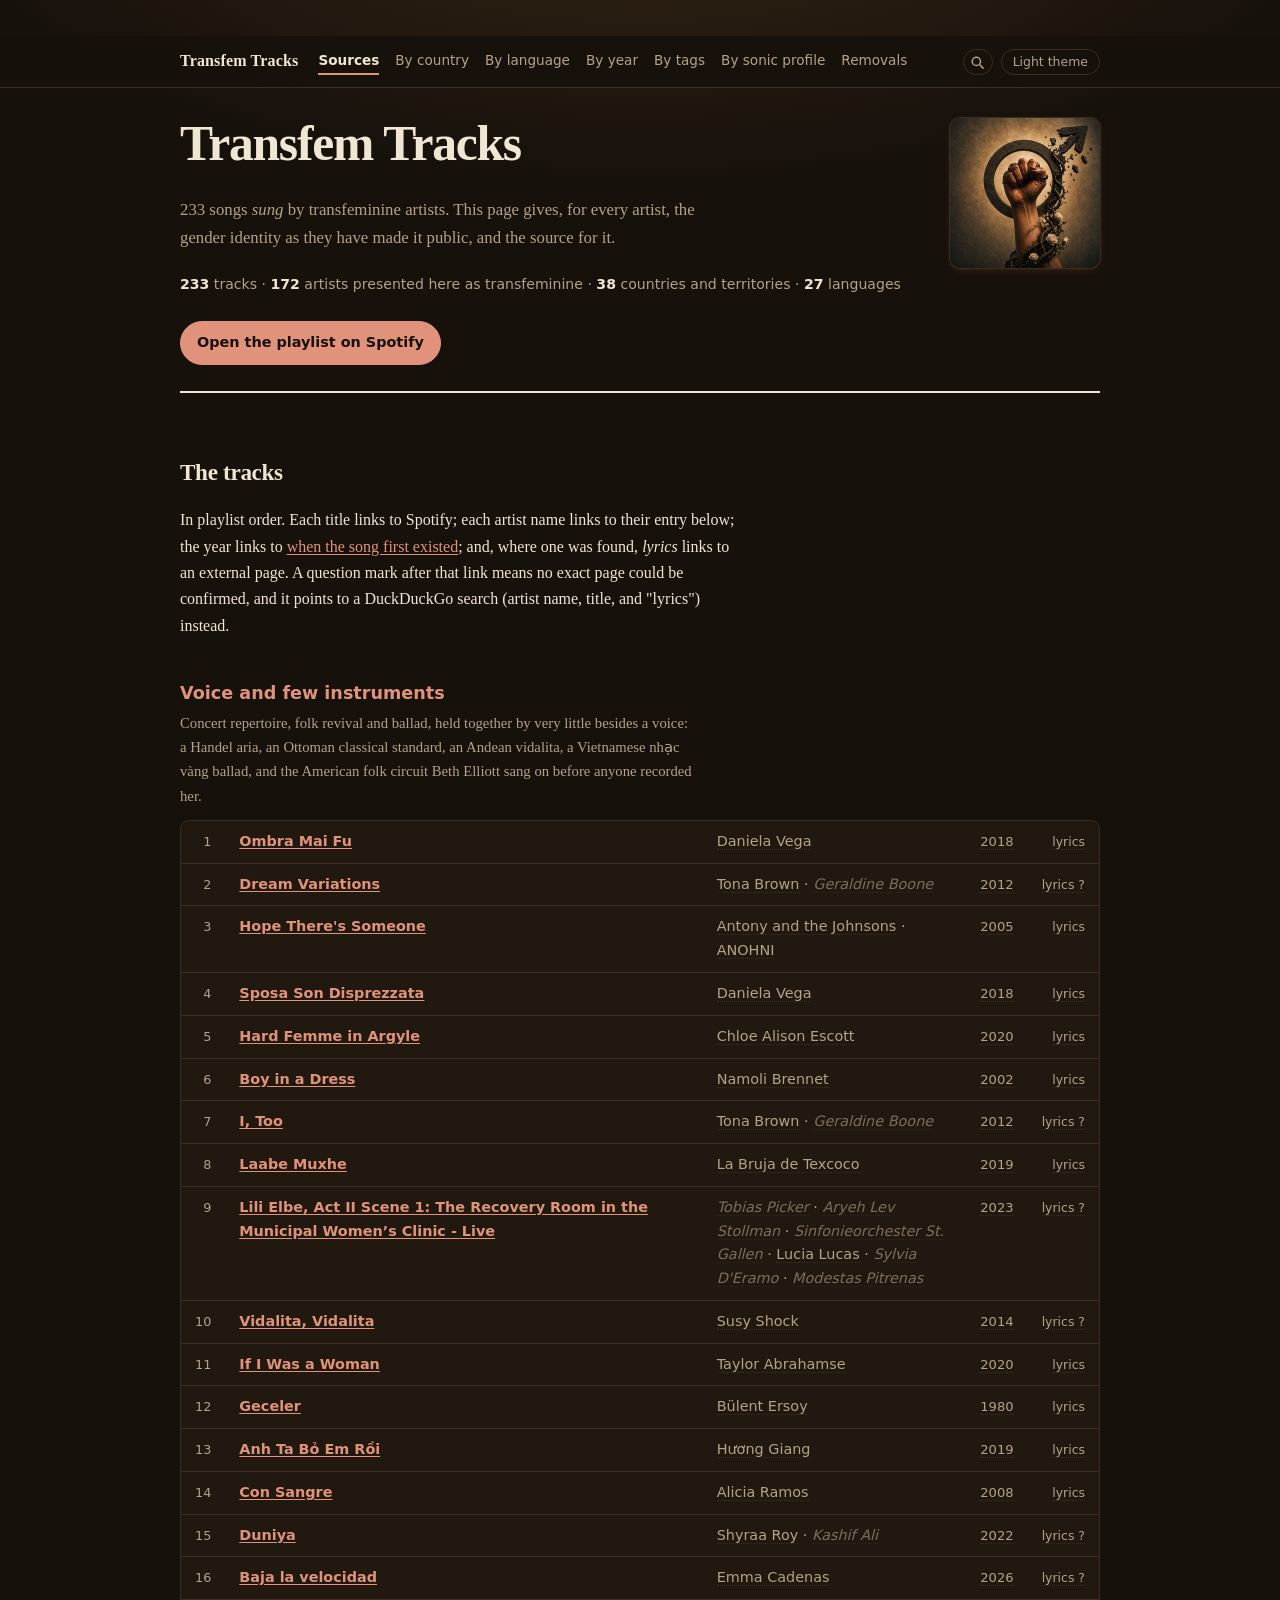
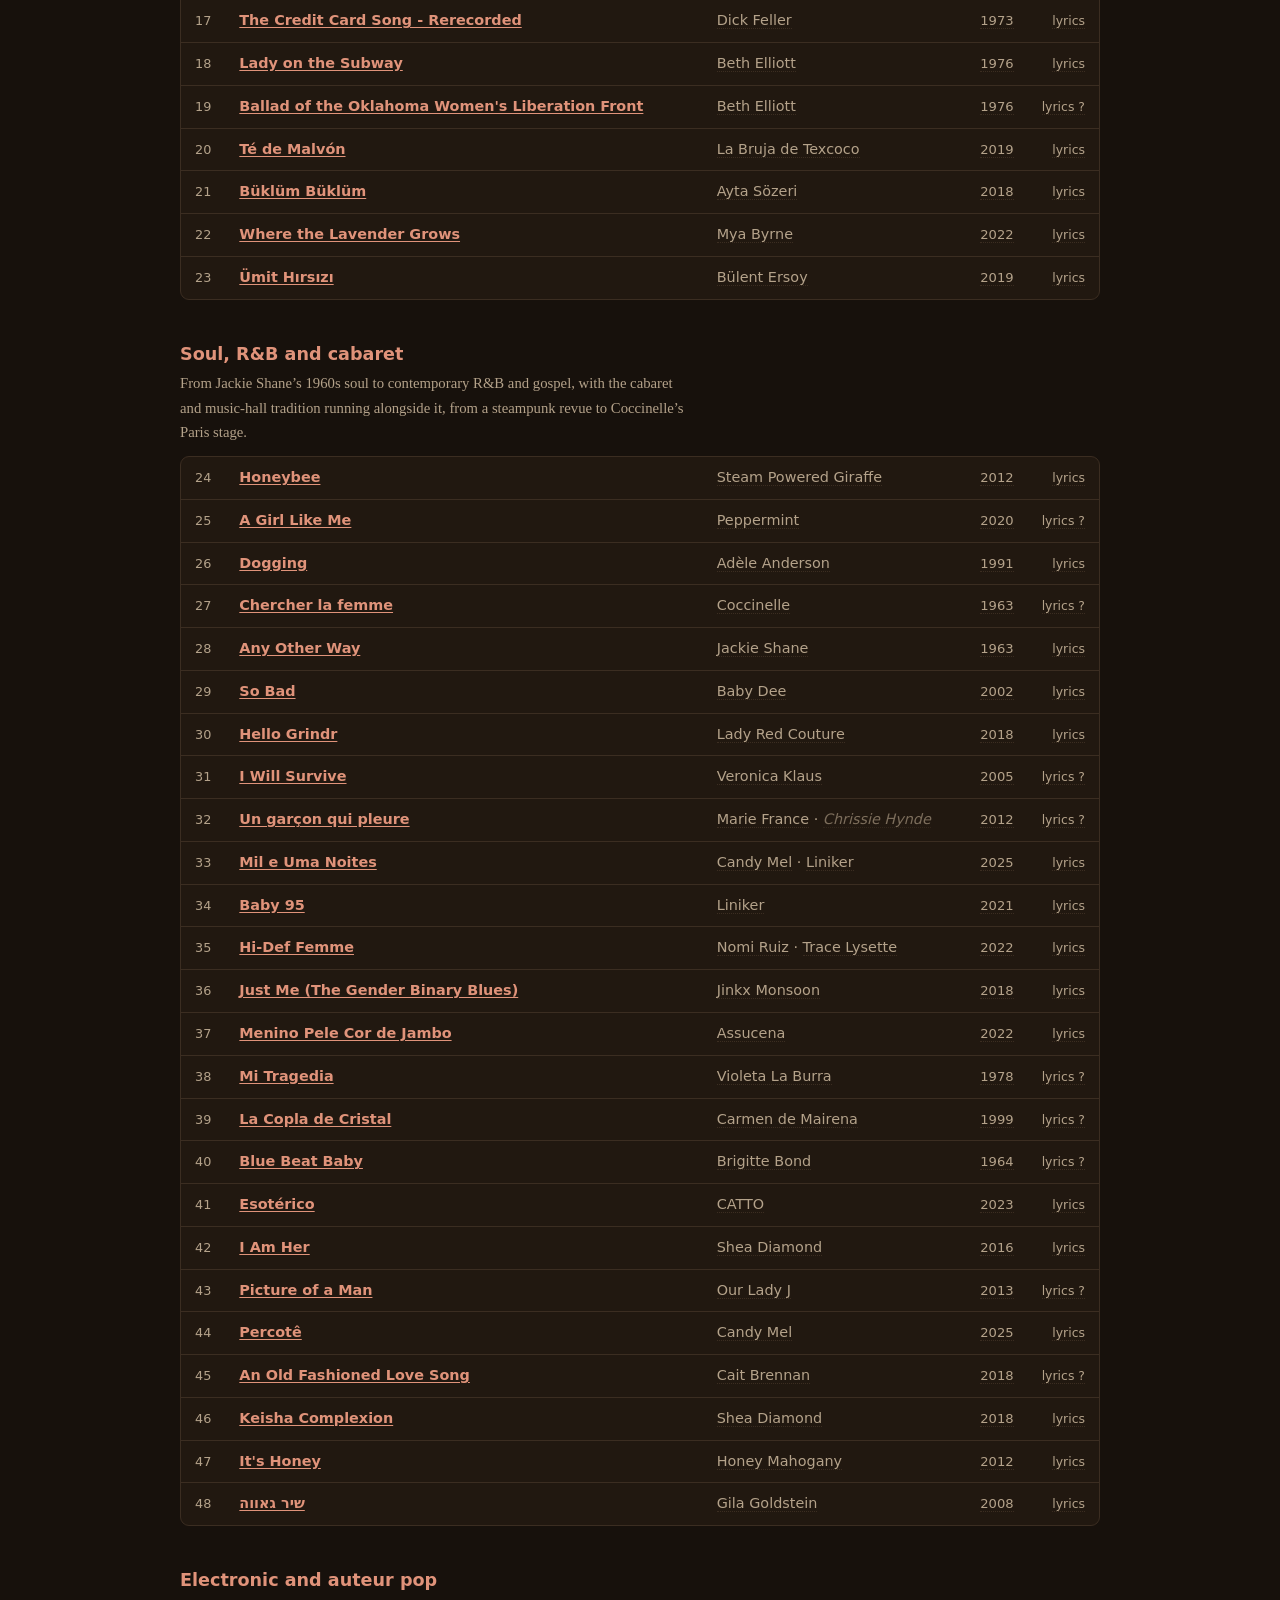
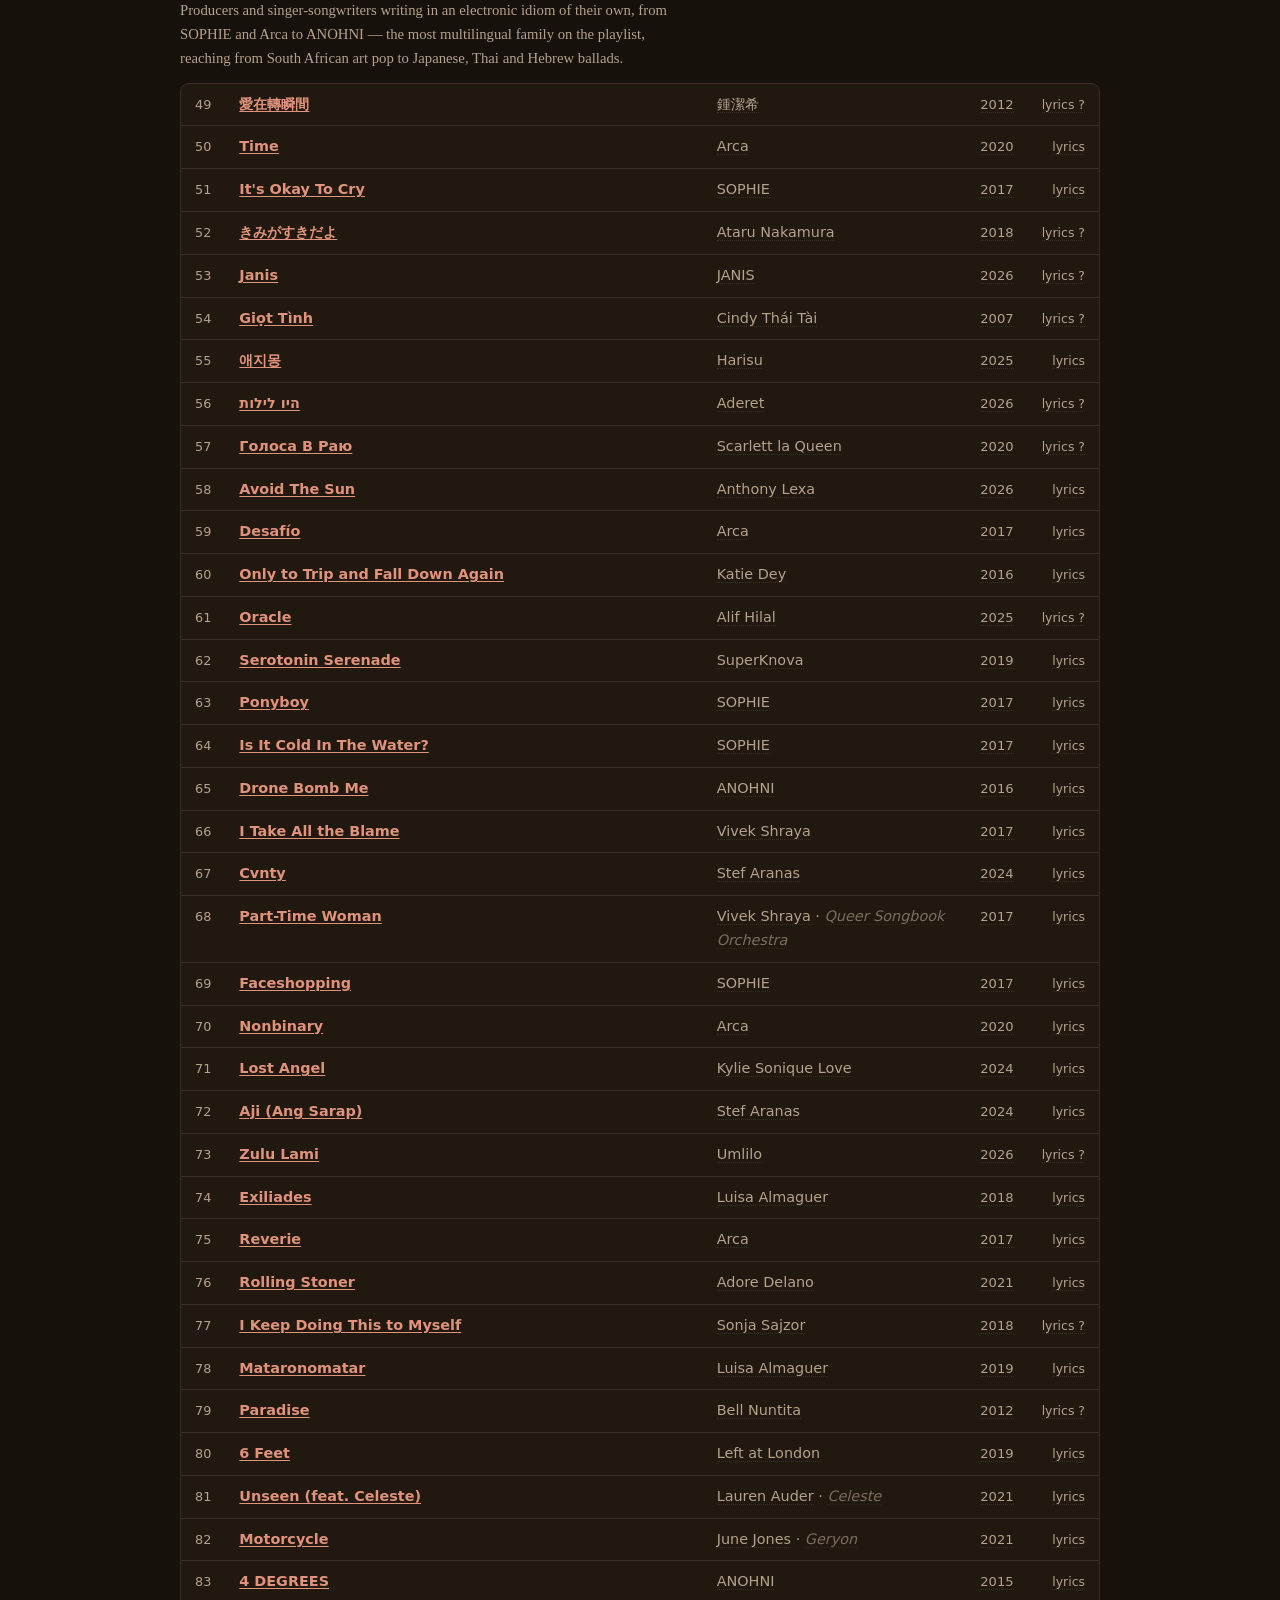
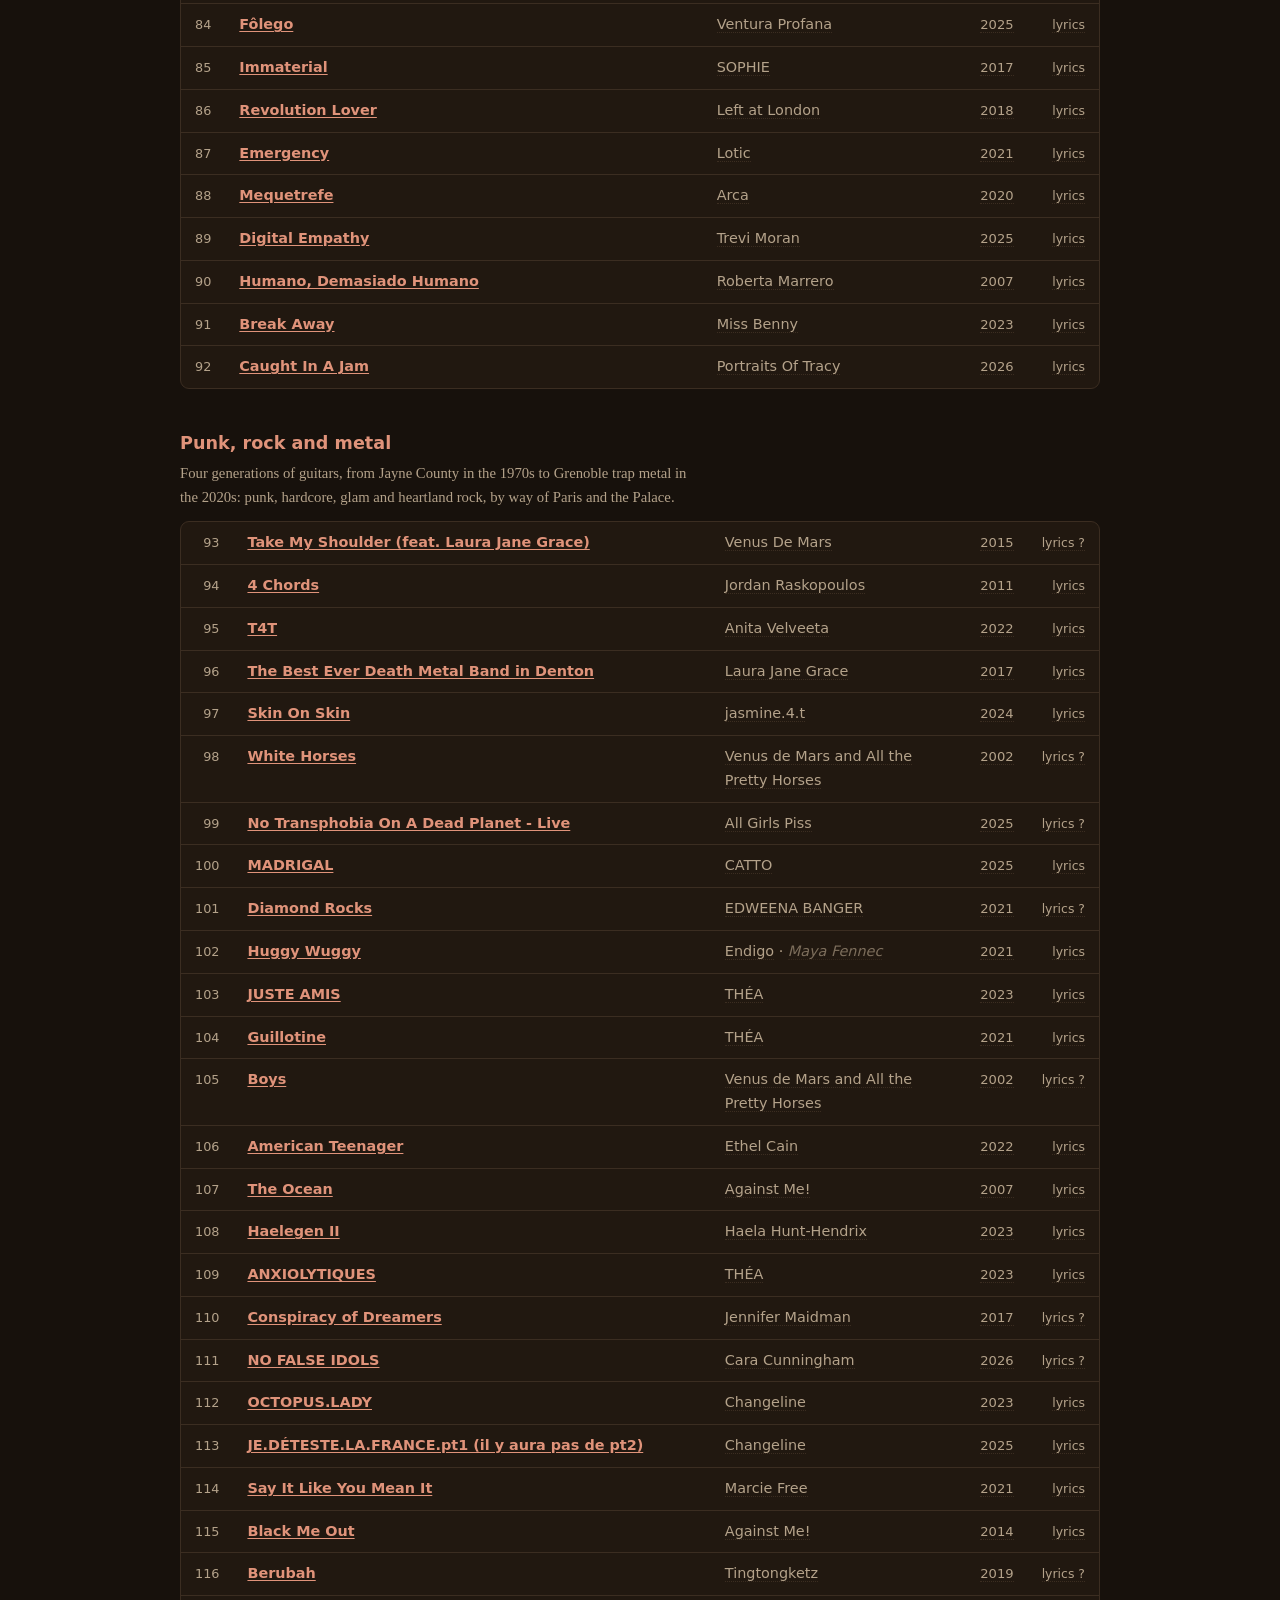
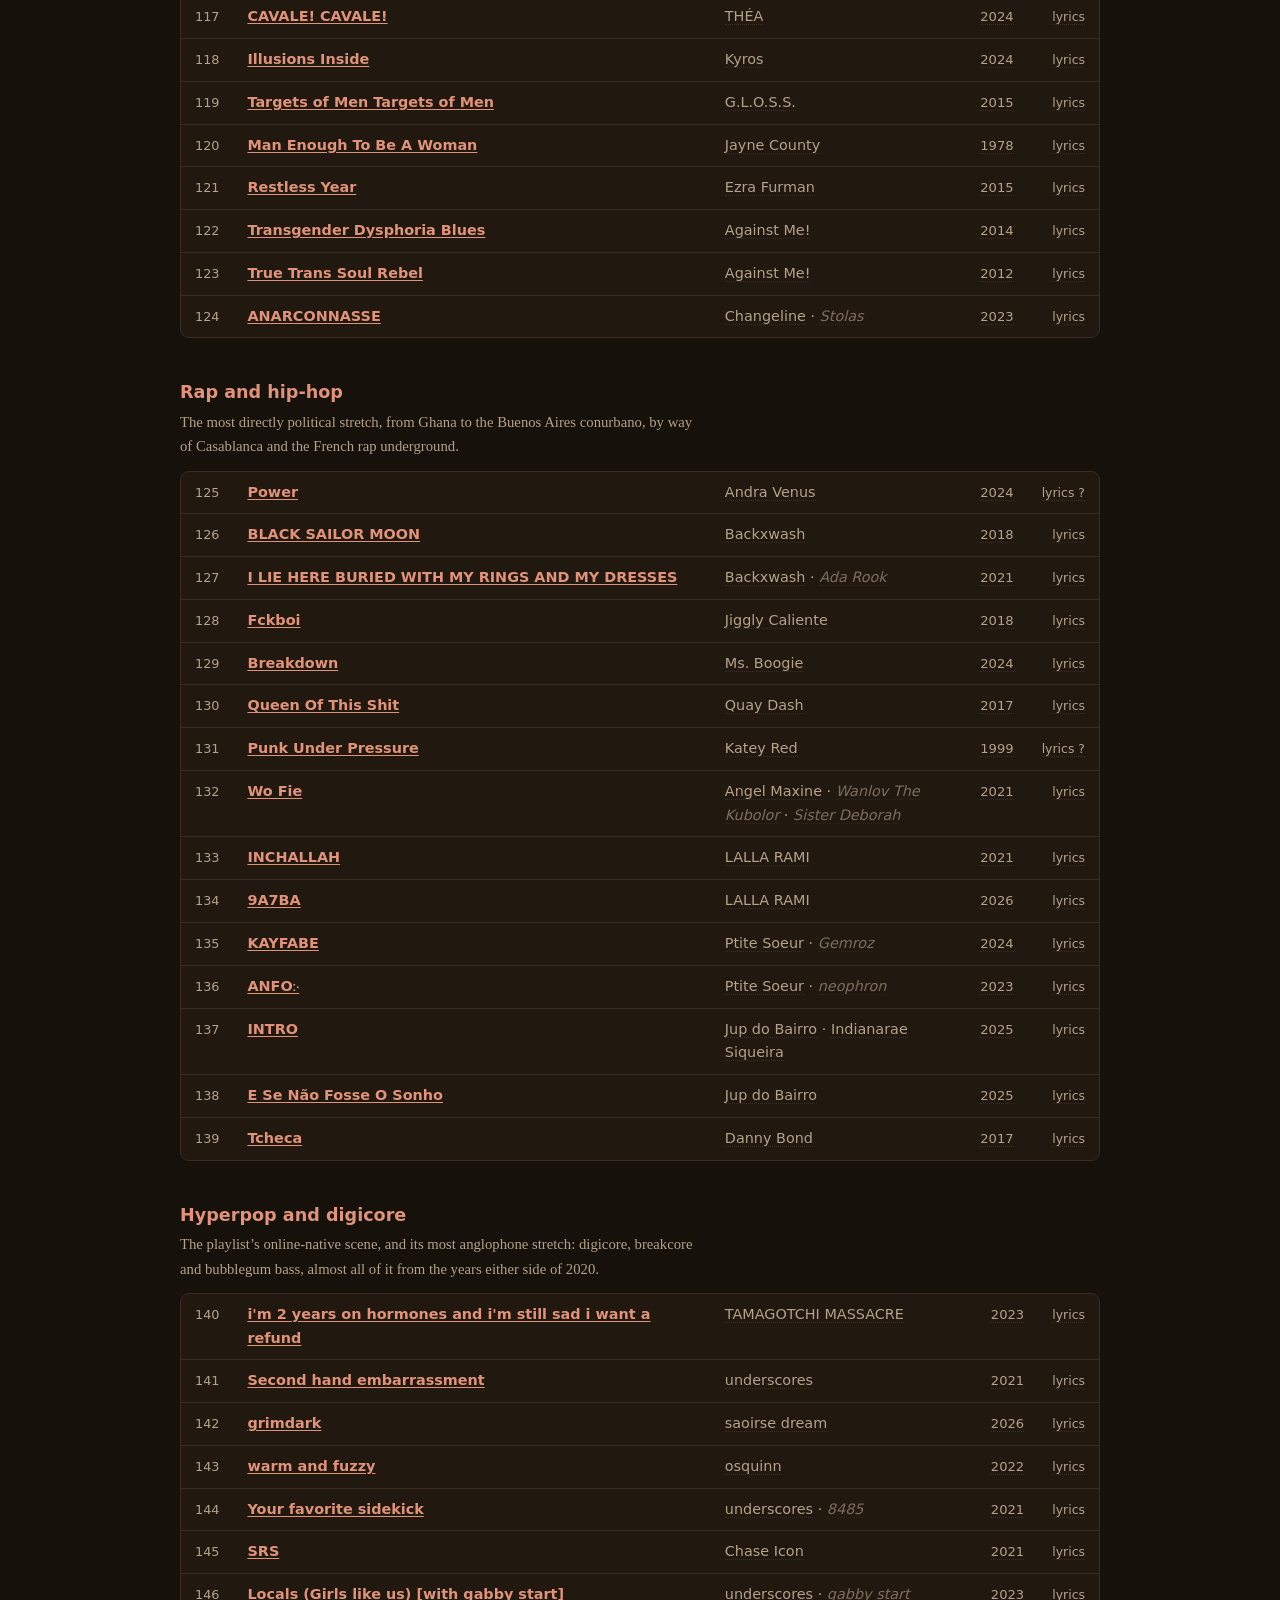
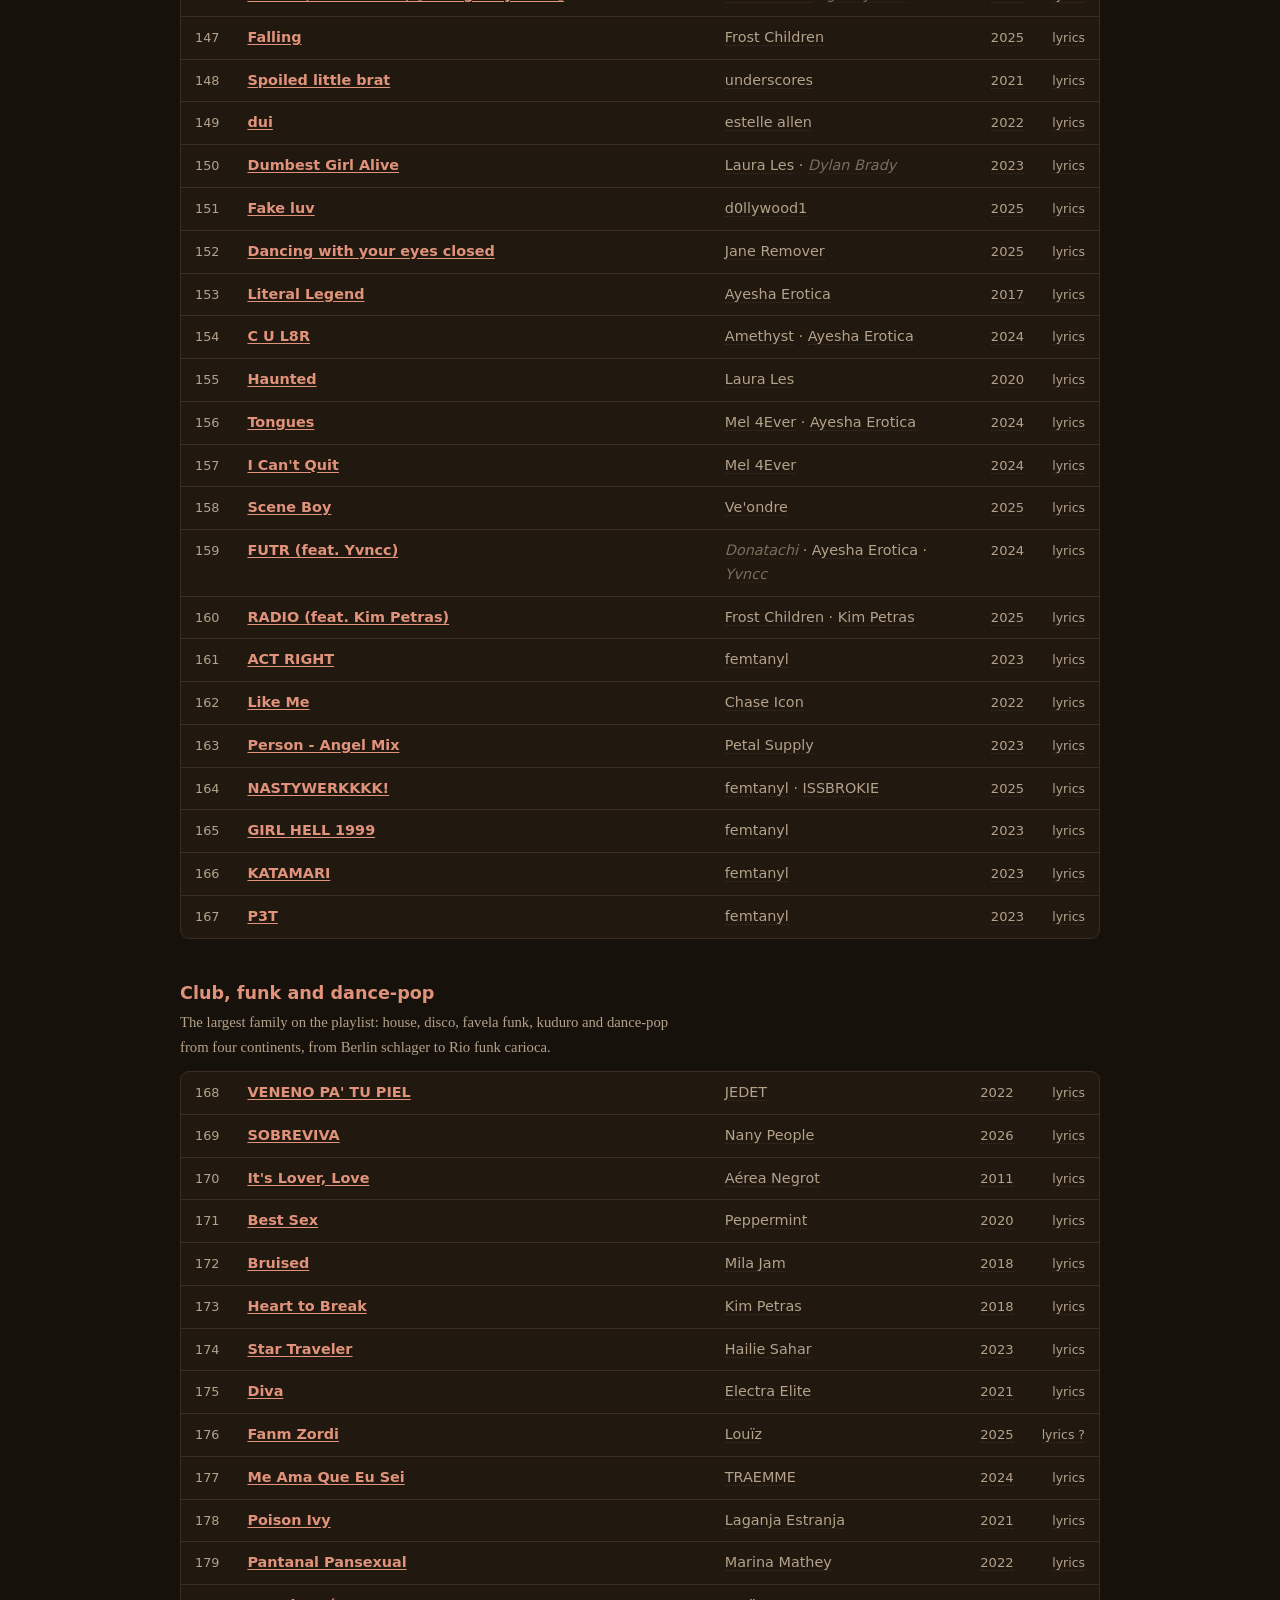
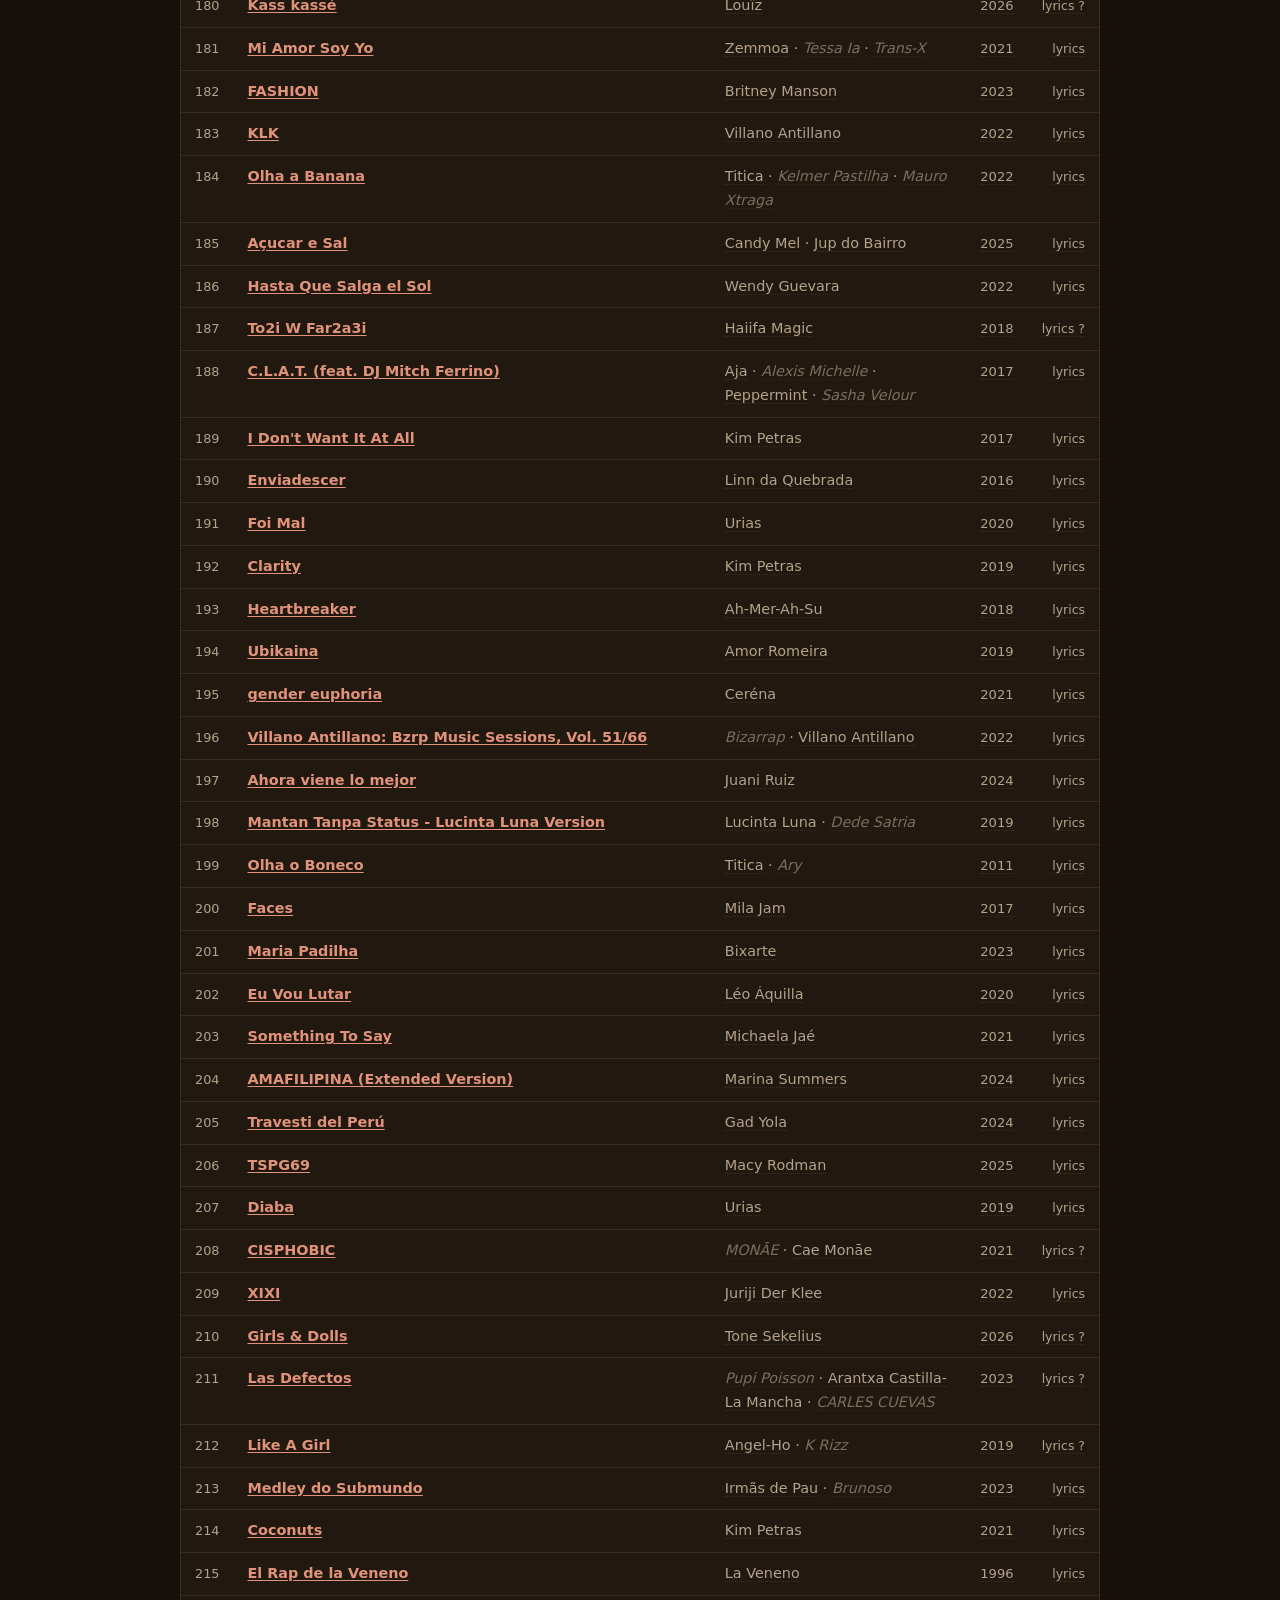
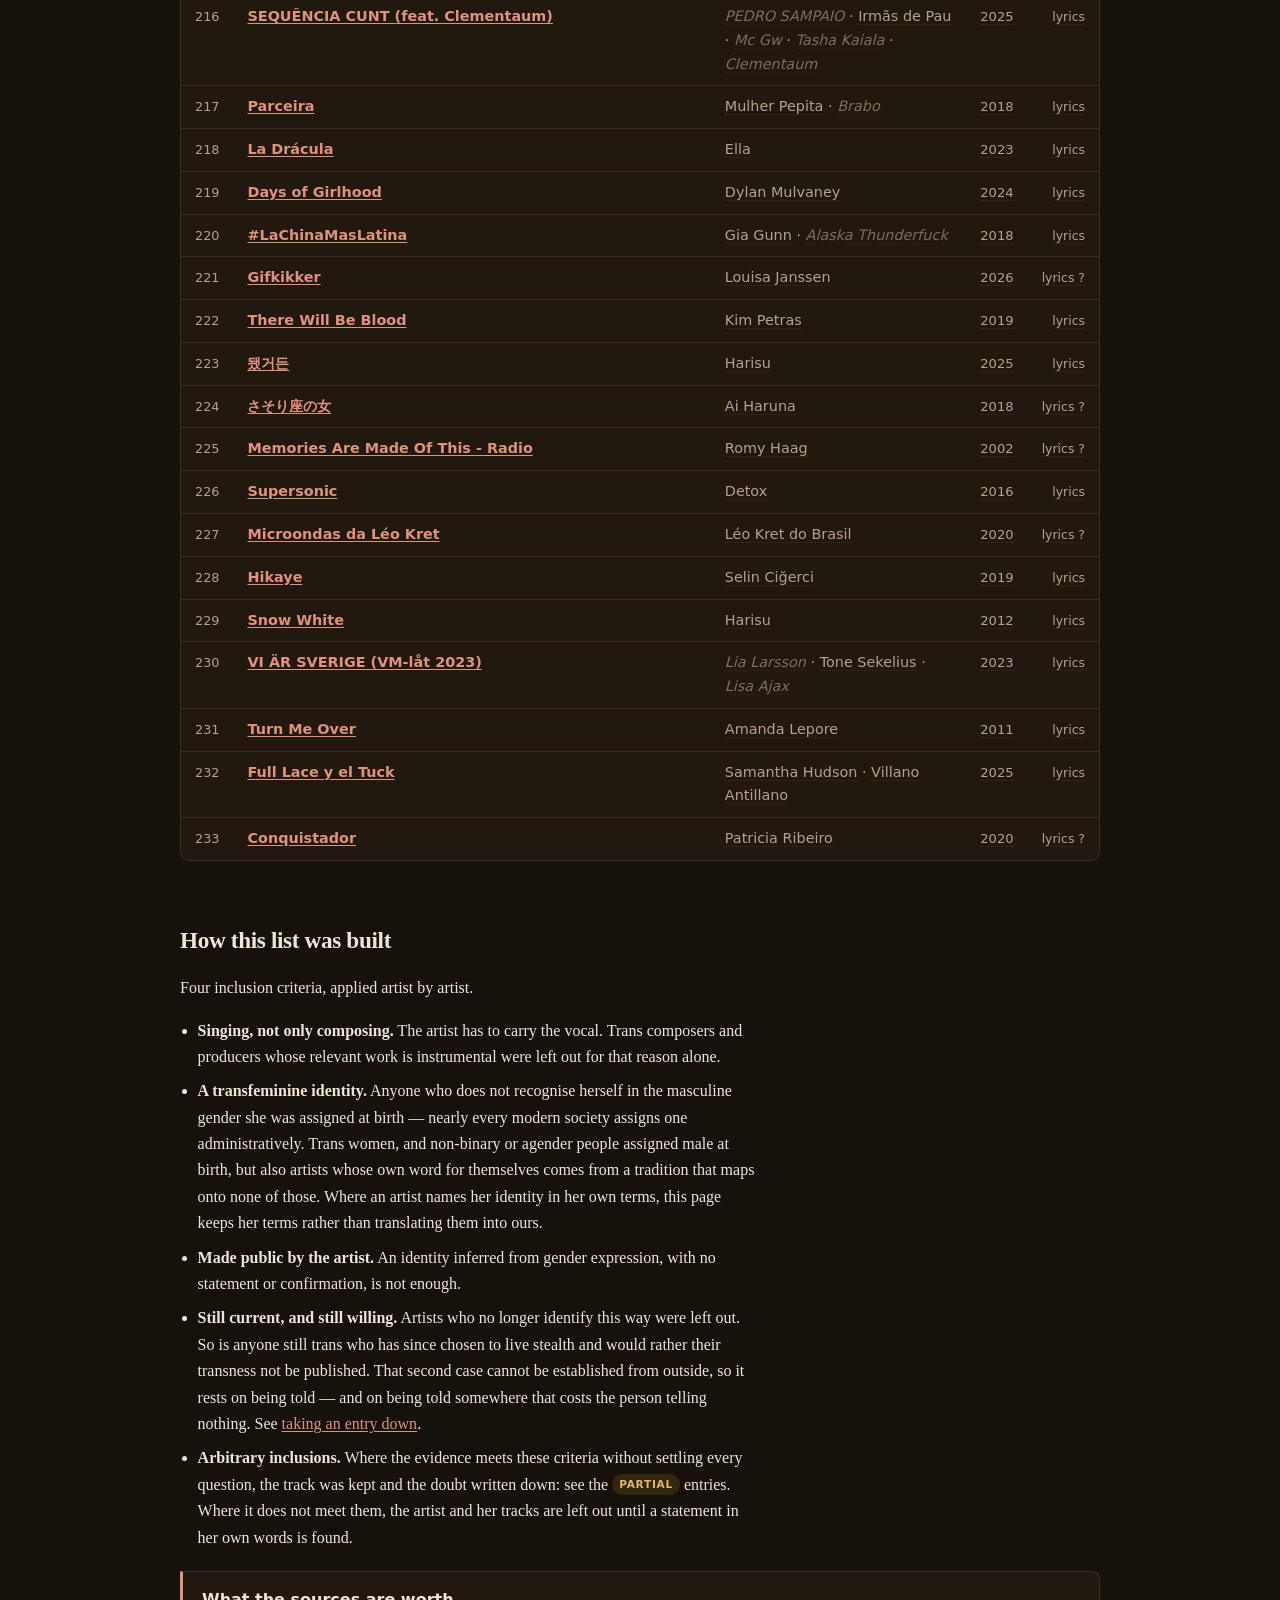
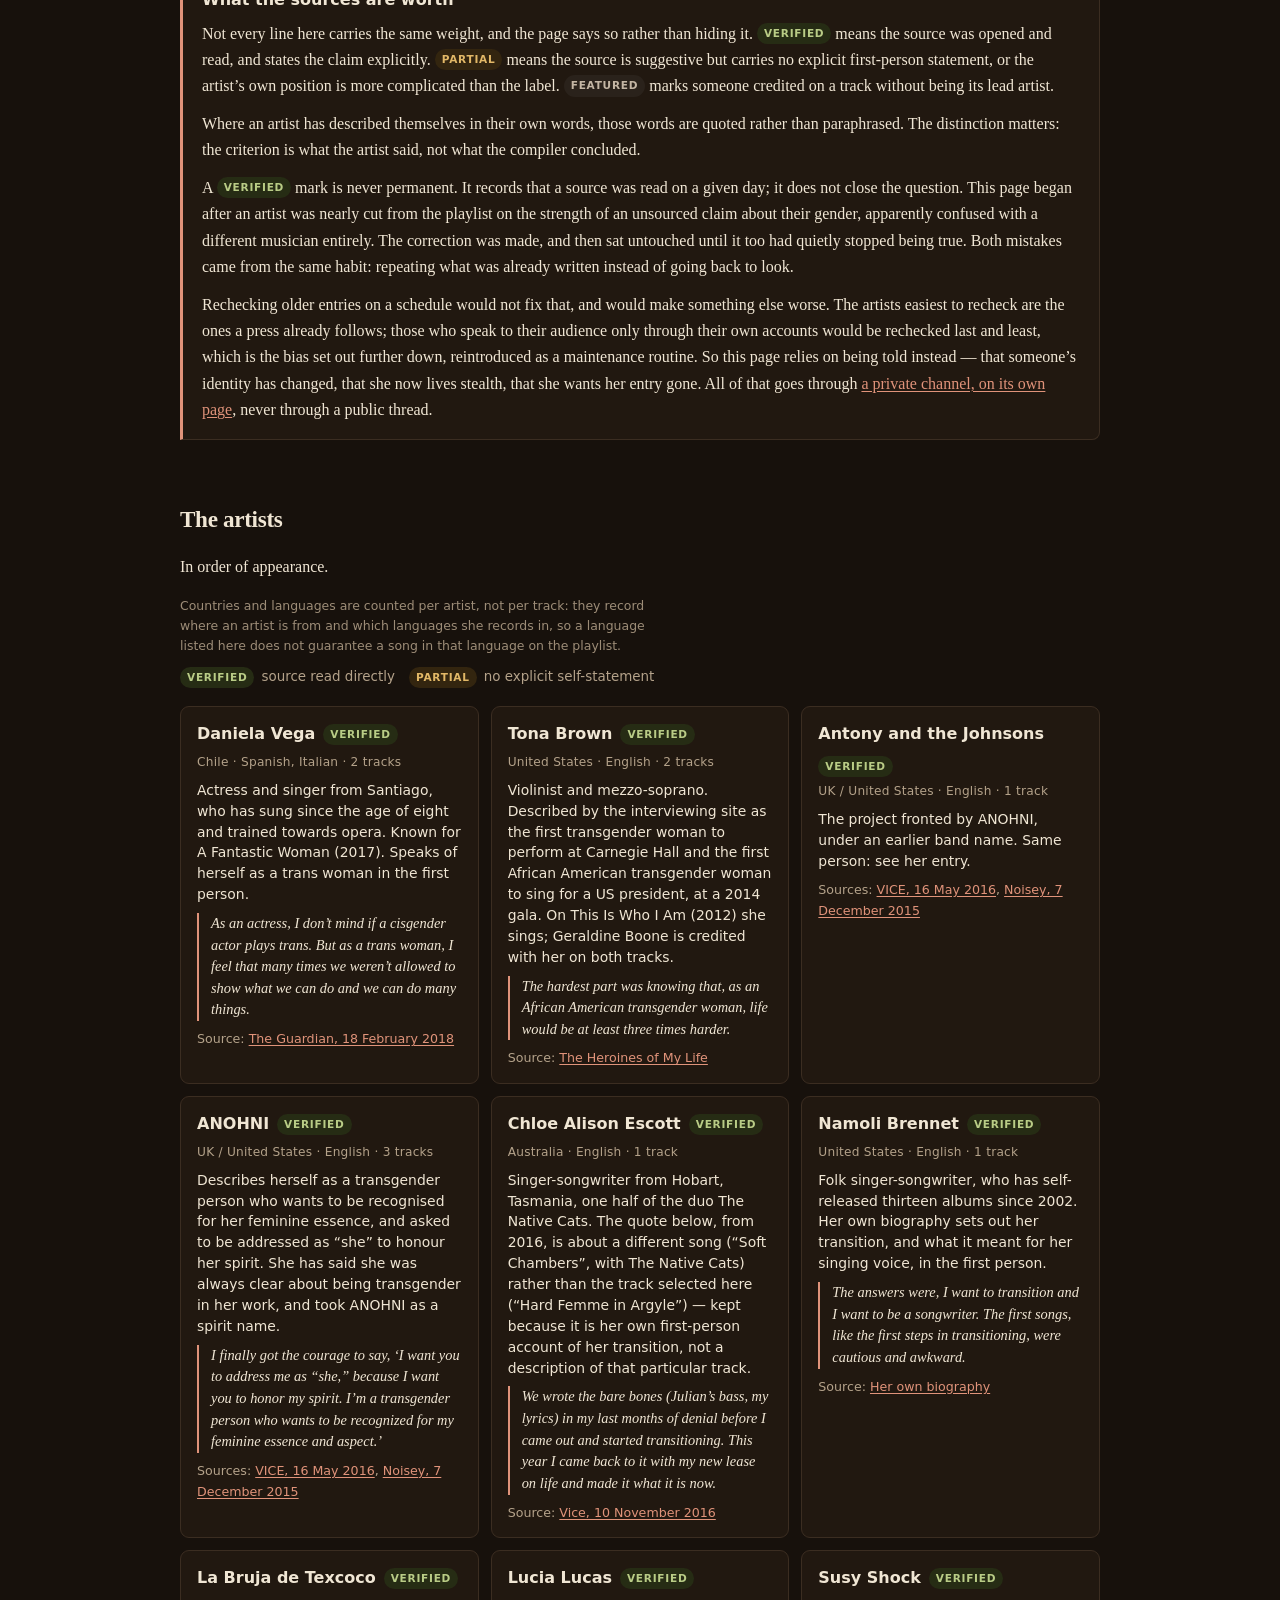
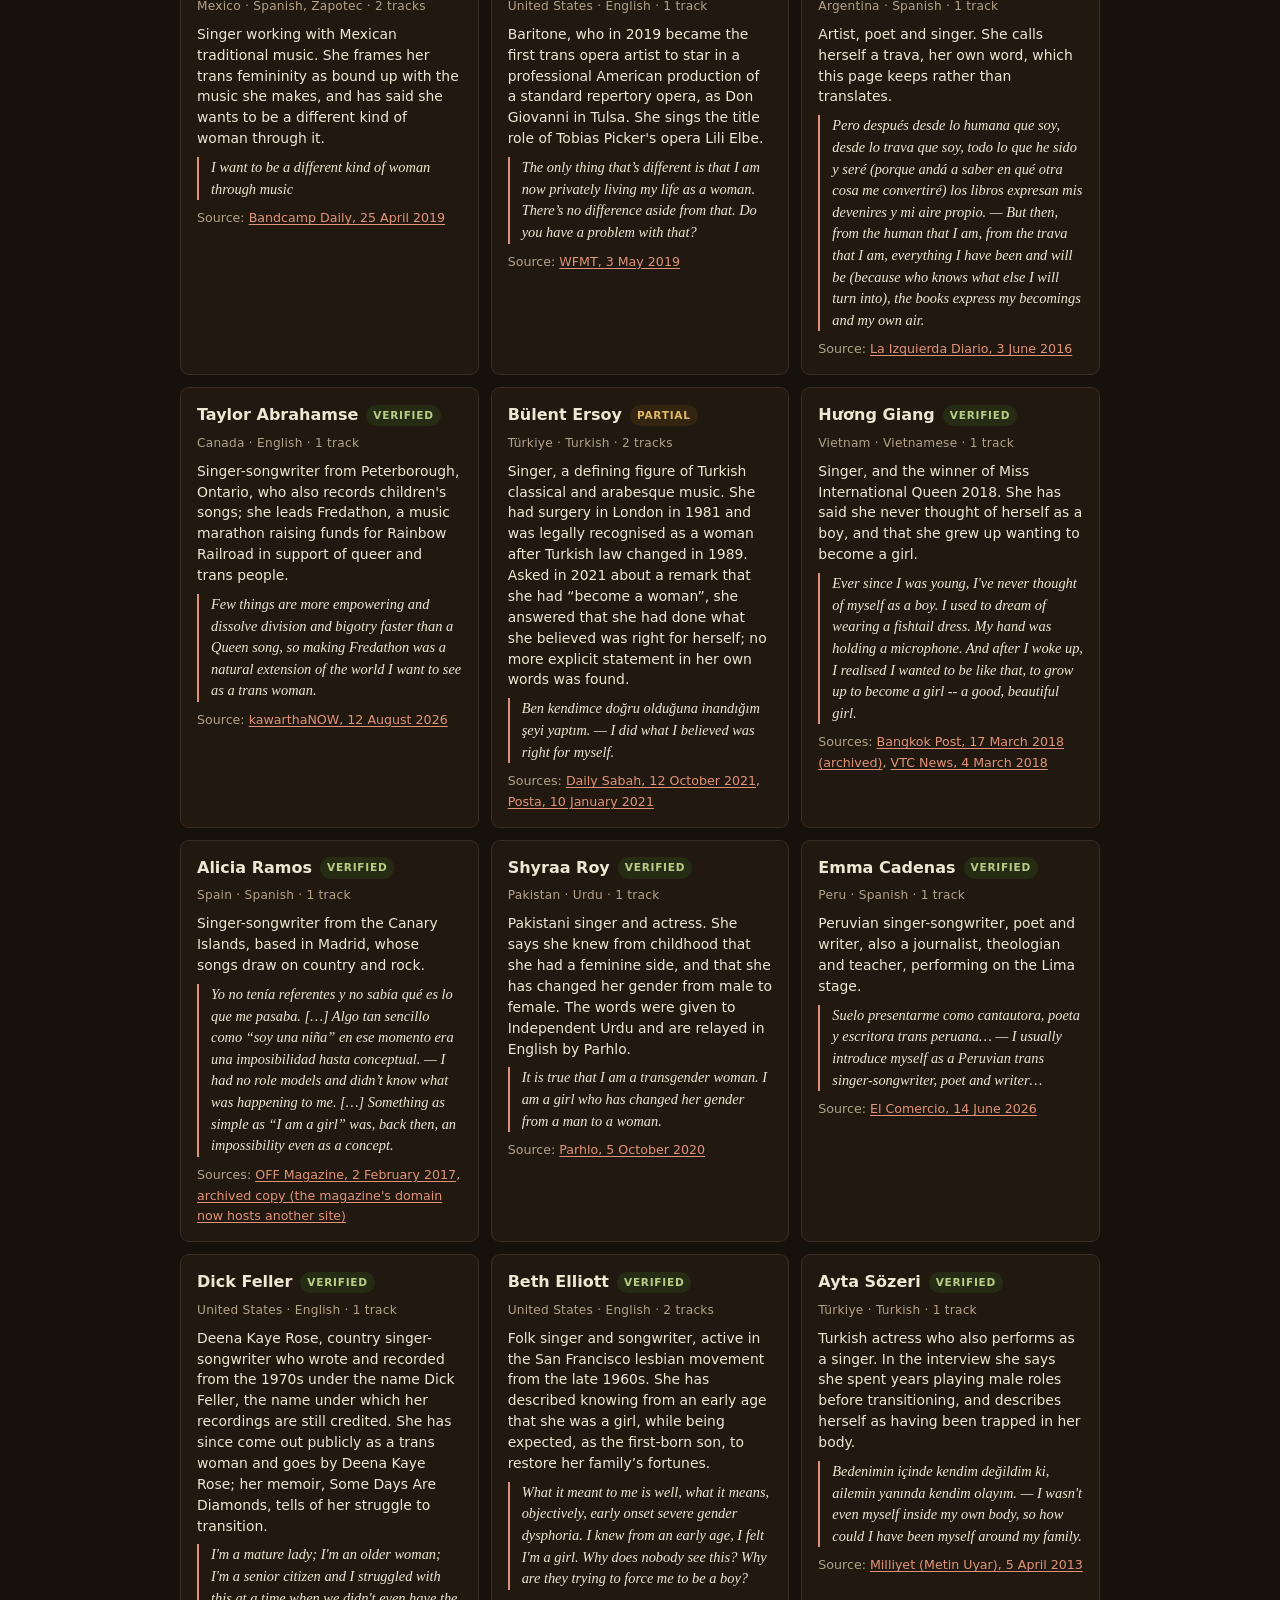
==== index.html @ 2300bfbd "Indexation : canonical, Open Graph et sitemap.xml Co-Authored-By: Claude Opus 5.5 <noreply@anthropic" ====
<!doctype html>
<html lang="en">
<head>
<meta charset="utf-8">
<meta name="viewport" content="width=device-width, initial-scale=1">
<link rel="icon" href="favicon.svg" type="image/svg+xml">
<script>(function(){var d=document.documentElement;try{if(localStorage.getItem("tc-theme")==="light")d.dataset.theme="light"}catch(e){}window.tcToggleTheme=function(){var l=d.dataset.theme!=="light";if(l)d.dataset.theme="light";else delete d.dataset.theme;try{localStorage.setItem("tc-theme",l?"light":"dark")}catch(e){}document.dispatchEvent(new Event("tc-themechange"))}})()</script>
<title>Transfem Tracks — sources</title>
<meta name="description" content="Every track in the Transfem Tracks playlist, with each artist's publicly stated gender identity and the source for it.">
<style>
*,*::before,*::after{box-sizing:border-box}
:root{
  /* Palette tirée de la pochette (novembre 2026). Thème sombre par défaut,
     thème clair au choix (bouton de la barre de navigation, mémorisé dans
     le navigateur). Sombre : terre d'ombre, crème des roses, cuivre. */
  color-scheme:dark;
  --bg:#17110c; --panel:#211810; --ink:#f0e6d4; --muted:#b4a28a; --line:#3b2d21;
  --accent:#e0937a; --soft:#2c1e15; --glow:#6b4a22;
  --ok:#b9cc86; --ok-bg:#262c14; --her:#e2b867; --her-bg:#33250f;
  --flag:#f0a08a; --flag-bg:#3a1a12; --note:#c4b6a4; --note-bg:#2a221b;
}
:root[data-theme="light"]{
  /* Clair : parchemin, terre d'ombre, rouge sang de bœuf des ongles. */
  color-scheme:light;
  --bg:#f5efe4; --panel:#fbf8f2; --ink:#241a12; --muted:#6f6151; --line:#e2d6c3;
  --accent:#8e2420; --soft:#f3e3d8; --glow:#e7c98f;
  --ok:#4b5e1f; --ok-bg:#e8ecd6; --her:#8a5a12; --her-bg:#f6e7c8;
  --flag:#a0331f; --flag-bg:#f8e1d8; --note:#5b5048; --note-bg:#ece5da;
}
html{-webkit-text-size-adjust:100%;scroll-behavior:smooth}
body{margin:0;background:radial-gradient(ellipse 980px 440px at 50% -140px,color-mix(in srgb,var(--glow) 38%,transparent),transparent 72%) no-repeat,var(--bg);color:var(--ink);
 font:16px/1.65 ui-serif,Georgia,"Iowan Old Style","Times New Roman",serif}
.wrap{max-width:960px;margin:0 auto;padding:48px 20px 96px}
header{border-bottom:2px solid var(--ink);padding-bottom:26px;margin-bottom:34px}
h1{font-size:clamp(2rem,6vw,3.1rem);line-height:1.05;margin:0 0 .35em;letter-spacing:-.025em}
.sub{font-size:1.05rem;color:var(--muted);margin:0;max-width:62ch}
h2{font-size:1.45rem;margin:60px 0 .45em;letter-spacing:-.015em}
h3.sec{font-size:1.1rem;margin:40px 0 .15em;color:var(--accent);
 font-family:ui-sans-serif,system-ui,-apple-system,"Segoe UI",sans-serif}
p.secblurb{margin:0 0 12px;color:var(--muted);font-size:.92rem;max-width:70ch}
p{max-width:70ch}
a{color:var(--accent);text-underline-offset:2px}
.note{background:var(--panel);border:1px solid var(--line);border-left:3px solid var(--accent);
 border-radius:0 8px 8px 0;padding:15px 19px;margin:20px 0;max-width:none}
.note p{margin:0 0 .7em;max-width:none} .note p:last-child{margin:0}
.note h4{margin:0 0 .45em;font-size:1rem;font-family:ui-sans-serif,system-ui,sans-serif}
.tablewrap{overflow-x:auto;border:1px solid var(--line);border-radius:9px;background:var(--panel)}
table.tl{border-collapse:collapse;width:100%;min-width:420px;
 font-family:ui-sans-serif,system-ui,-apple-system,"Segoe UI",sans-serif;font-size:.9rem}
table.tl tr{border-bottom:1px solid var(--line)}
table.tl tr:last-child{border-bottom:0}
table.tl td{padding:9px 14px;vertical-align:baseline}
td.n{color:var(--muted);font-variant-numeric:tabular-nums;width:3.2ch;
 text-align:right;font-size:.8rem;padding-right:2px}
td.ti{font-weight:600;width:52%}
td.cr{color:var(--muted)}
td.cr a{color:var(--muted);text-decoration:none;border-bottom:1px dotted var(--line)}
td.cr a:hover{color:var(--accent);border-bottom-color:var(--accent)}
td.cr a.guest{opacity:.62;font-style:italic}
td.yr{text-align:right;width:5ch;font-variant-numeric:tabular-nums;font-size:.82rem}
td.yr a{color:var(--muted);text-decoration:none;border-bottom:1px dotted var(--line)}
td.yr a:hover{color:var(--accent);border-bottom-color:var(--accent)}
td.ly{text-align:right;width:7ch;font-size:.78rem;white-space:nowrap}
td.ly a{color:var(--muted);text-decoration:none;border-bottom:1px dotted var(--line)}
td.ly a:hover{color:var(--accent);border-bottom-color:var(--accent)}
.st{display:inline-block;font-size:.66rem;text-transform:uppercase;letter-spacing:.07em;
 padding:2px 7px;border-radius:99px;font-weight:600;vertical-align:2px;
 font-family:ui-sans-serif,system-ui,sans-serif;white-space:nowrap}
.st-ok{color:var(--ok);background:var(--ok-bg)}
.st-her{color:var(--her);background:var(--her-bg)}
.st-flag{color:var(--flag);background:var(--flag-bg)}
.st-note{color:var(--note);background:var(--note-bg)}
.legend{display:flex;flex-wrap:wrap;gap:9px 18px;margin:16px 0 0;padding:0;list-style:none;
 font-family:ui-sans-serif,system-ui,sans-serif;font-size:.84rem;color:var(--muted)}
.legend li{display:flex;align-items:center;gap:7px}
.cards{display:grid;grid-template-columns:repeat(auto-fill,minmax(268px,1fr));gap:12px;margin-top:18px}
.card{background:var(--panel);border:1px solid var(--line);border-radius:9px;padding:14px 16px;
 font-family:ui-sans-serif,system-ui,-apple-system,"Segoe UI",sans-serif;scroll-margin-top:20px}
.card:target{border-color:var(--accent);background:var(--soft)}
.card-note{opacity:.72}
.card h4{margin:0 0 4px;font-size:1rem;display:flex;flex-wrap:wrap;align-items:center;gap:8px}
.card .meta{margin:0 0 8px;font-size:.76rem;color:var(--muted);letter-spacing:.02em;max-width:none}
.card .desc{margin:0 0 8px;font-size:.87rem;line-height:1.5;max-width:none}
.card .src{margin:0;font-size:.79rem;color:var(--muted);max-width:none}
.none{font-style:italic}
footer{margin-top:72px;padding-top:22px;border-top:1px solid var(--line);
 color:var(--muted);font-size:.86rem}
ul.plain{padding-left:1.1em} ul.plain li{margin-bottom:.5em;max-width:70ch}
blockquote{margin:8px 0 8px;padding:0 0 0 12px;border-left:2px solid var(--accent);
 font-family:ui-serif,Georgia,serif;font-style:italic;font-size:.9rem;line-height:1.5;color:var(--ink)}
.hero-link{display:inline-block;margin-top:16px;font-family:ui-sans-serif,system-ui,sans-serif;
 font-size:.9rem;font-weight:600;background:var(--accent);color:var(--bg);border:1.5px solid var(--accent);
 padding:9px 16px;border-radius:99px;text-decoration:none}
.hero-link:hover{opacity:.88}
.count{font-variant-numeric:tabular-nums}
.colophon{margin-top:12px;font-size:.82rem;line-height:1.6}
.stats{margin:14px 0 0;font-family:ui-sans-serif,system-ui,-apple-system,sans-serif;font-size:.88rem;color:var(--muted);max-width:none;line-height:1.7}
.stats strong{color:var(--ink);font-variant-numeric:tabular-nums}
.statnote{margin:6px 0 0;font-family:ui-sans-serif,system-ui,-apple-system,sans-serif;font-size:.78rem;color:var(--muted);max-width:62ch;line-height:1.6;opacity:.85}

/* --- pages annexes : countries.html et languages.html --- */
.pagenav{font-family:ui-sans-serif,system-ui,-apple-system,sans-serif;font-size:.85rem;
 display:flex;gap:18px;align-items:center;margin:0 0 30px;flex-wrap:wrap}
.pagenav a{color:var(--muted);text-decoration:none;border-bottom:1px solid transparent;padding-bottom:2px}
.pagenav a:hover{color:var(--accent);border-bottom-color:var(--accent)}
.pagenav .here{color:var(--ink);font-weight:600;border-bottom:2px solid var(--accent);padding-bottom:1px}

.mapfig{margin:26px 0 8px;padding:0}
.worldmap{display:block;width:100%;height:auto;background:transparent}
.worldmap .mc{stroke:var(--bg);stroke-width:1.2;vector-effect:non-scaling-stroke}
.worldmap a{cursor:pointer}
.worldmap a:hover path{stroke:var(--ink);stroke-width:2.2}
:root{--l0:#2a2119;--l1:#3f2a1e;--l2:#5d3623;--l3:#86472c;--l4:#b9633d;--l5:#e89c72}
:root[data-theme="light"]{--l0:#e9e1d3;--l1:#f0d6c0;--l2:#dfae8b;--l3:#c7805c;--l4:#a24f35;--l5:#74221a}
.worldmap .l0{fill:var(--l0)}.worldmap .l1{fill:var(--l1)}
.worldmap .l2{fill:var(--l2)}.worldmap .l3{fill:var(--l3)}
.worldmap .l4{fill:var(--l4)}.worldmap .l5{fill:var(--l5)}

figcaption{font-family:ui-sans-serif,system-ui,-apple-system,sans-serif;
 font-size:.8rem;color:var(--muted)}
figcaption p{margin:6px 0 0;max-width:none}
.legend{display:flex;gap:14px;flex-wrap:wrap;align-items:center;margin-top:10px}
.key{display:inline-flex;align-items:center;gap:5px}
.key i{width:15px;height:15px;border-radius:3px;display:inline-block;
 border:1px solid var(--line)}
.key i.l0{background:var(--l0)}.key i.l1{background:var(--l1)}
.key i.l2{background:var(--l2)}.key i.l3{background:var(--l3)}
.key i.l4{background:var(--l4)}.key i.l5{background:var(--l5)}

.bars{display:flex;flex-direction:column;gap:3px}
.bar{display:grid;grid-template-columns:9.5em 1fr 2.2em;align-items:center;gap:10px;
 font-family:ui-sans-serif,system-ui,-apple-system,sans-serif;font-size:.85rem;
 text-decoration:none;color:var(--ink);padding:3px 4px;border-radius:5px}
.bar:hover{background:var(--soft)}
.bl{overflow:hidden;text-overflow:ellipsis;white-space:nowrap}
.bt{background:var(--l1);border-radius:3px;height:15px;overflow:hidden}
.bf{display:block;height:100%;background:var(--accent);border-radius:3px}
.bn{text-align:right;color:var(--muted);font-variant-numeric:tabular-nums}

h3.cont{font-size:1.15rem;margin:44px 0 6px;color:var(--accent);
 font-family:ui-sans-serif,system-ui,-apple-system,sans-serif;
 border-bottom:1px solid var(--line);padding-bottom:6px}
.atlas-group{scroll-margin-top:18px;margin:0 0 18px}
h4.ctry{font-size:1rem;margin:18px 0 6px;
 font-family:ui-sans-serif,system-ui,-apple-system,sans-serif}
.cnt{font-family:ui-sans-serif,system-ui,-apple-system,sans-serif;
 font-size:.75rem;color:var(--muted);font-weight:400;font-variant-numeric:tabular-nums}
.atlas-artist{margin:0 0 10px 0;padding-left:14px;border-left:2px solid var(--line)}
.atlas-artist h4{margin:0 0 2px;font-size:.95rem;
 font-family:ui-sans-serif,system-ui,-apple-system,sans-serif;font-weight:600}
.atlas-artist h4 a{text-decoration:none}
.atlas-artist h4 a:hover{text-decoration:underline}
ul.atlas-tracks{list-style:none;margin:0;padding:0;font-size:.88rem}
ul.atlas-tracks li{margin:0 0 1px}
ul.atlas-tracks .cr{color:var(--muted);font-size:.8rem}
@media (max-width:560px){.bar{grid-template-columns:7em 1fr 2em;font-size:.8rem}}

/* --- pochette, page d'accueil seulement --- */
header.withcover{display:grid;grid-template-columns:1fr auto;gap:8px 28px;align-items:start;justify-items:start}
header.withcover .cover{grid-column:2;grid-row:1 / span 4;width:150px;height:150px;
 border-radius:10px;object-fit:cover;box-shadow:0 0 0 1px var(--line),0 3px 12px -6px var(--glow)}
@media (max-width:620px){header.withcover{grid-template-columns:1fr}
 header.withcover .cover{grid-column:1;grid-row:auto;width:96px;height:96px;order:-1}}

/* --- thème clair : bouton Spotify discret (contour seulement) --- */
:root[data-theme="light"] .hero-link{background:transparent;color:var(--accent)}
:root[data-theme="light"] .hero-link:hover{background:var(--soft);opacity:1}

/* --- choix du thème --- */
.themebtn{margin-left:auto;font:inherit;font-size:.78rem;line-height:1.4;background:none;
 border:1px solid var(--line);color:var(--muted);border-radius:99px;padding:3px 11px;cursor:pointer}
.themebtn:hover{color:var(--accent);border-color:var(--accent)}
:root[data-theme="light"] .themebtn .to-light,:root:not([data-theme="light"]) .themebtn .to-dark{display:none}

/* --- recherche (10 novembre 2026) --- */
.pagenav{position:relative}
.navtools{margin-left:auto;display:inline-flex;align-items:center;gap:8px}
.navtools .themebtn{margin-left:0}
.searchbtn{display:inline-flex;align-items:center;justify-content:center;background:none;
 border:1px solid var(--line);color:var(--muted);border-radius:99px;width:30px;height:26px;padding:0;cursor:pointer}
.searchbtn:hover,.searchbtn[aria-expanded="true"]{color:var(--accent);border-color:var(--accent)}
.searchbtn[hidden]{display:none}
.searchpanel{position:absolute;right:0;top:calc(100% + 8px);z-index:20;width:min(420px,100%);
 background:var(--panel);border:1px solid var(--line);border-radius:9px;padding:10px;
 box-shadow:0 8px 24px rgba(0,0,0,.25)}
.searchpanel[hidden]{display:none}
.searchpanel input{width:100%;box-sizing:border-box;font:inherit;font-size:.95rem;color:var(--ink);
 background:var(--bg);border:1px solid var(--line);border-radius:6px;padding:7px 10px}
.searchpanel input:focus{outline:2px solid var(--accent);outline-offset:1px}
.searchout{list-style:none;margin:6px 0 0;padding:0;max-height:60vh;overflow-y:auto}
.searchout li a{display:block;padding:6px 6px;border-radius:5px;color:var(--ink);text-decoration:none;line-height:1.35}
.searchout li a:hover,.searchout li a:focus{background:var(--soft)}
.searchout .sk{display:inline-block;min-width:44px;margin-right:8px;font-size:.7rem;text-transform:uppercase;letter-spacing:.04em;color:var(--muted)}
.searchout .ss{display:block;margin-left:52px;font-size:.78rem;color:var(--muted)}
.searchout .more{padding:6px;font-size:.8rem;color:var(--muted)}
tr:target td{background:var(--soft)}
details.row:target>summary{background:var(--soft)}

/* --- barre collée, nom du site et menu (10 novembre 2026) --- */
html{scroll-padding-top:72px}
.pagenav.js{position:sticky;top:0;z-index:60;padding:12px 0;margin-top:-12px}
.pagenav.js::before{content:"";position:absolute;top:0;bottom:0;left:calc(50% - 50vw);width:100vw;z-index:-1;
 background:color-mix(in srgb,var(--bg) 90%,transparent);border-bottom:1px solid var(--line);
 -webkit-backdrop-filter:blur(8px);backdrop-filter:blur(8px)}
body{overflow-x:clip}
.pagenav{gap:16px}
.pagenav .brand{font-family:Georgia,"Times New Roman",serif;font-weight:700;font-size:1rem;
 color:var(--ink);letter-spacing:.01em;white-space:nowrap;border-bottom:0;margin-right:4px}
.pagenav .brand:hover{color:var(--accent)}
.navlinks{display:flex;flex-wrap:wrap;gap:16px;align-items:center}
.menubtn{display:none;align-items:center;gap:6px;font:inherit;font-size:.8rem;background:none;
 color:var(--muted);border:1px solid var(--line);border-radius:99px;height:26px;padding:0 10px;cursor:pointer}
.menubtn:hover,.menubtn[aria-expanded="true"]{color:var(--accent);border-color:var(--accent)}
@media (max-width:1000px){
 .pagenav.js{flex-wrap:nowrap}
 .pagenav.js .menubtn{display:inline-flex}
 .pagenav.js .menubtn[hidden]{display:none}
 .pagenav.js .navlinks{display:none;position:absolute;left:0;top:calc(100% + 6px);z-index:70;
  flex-direction:column;align-items:flex-start;gap:0;min-width:220px;padding:6px;
  background:var(--panel);border:1px solid var(--line);border-radius:9px;box-shadow:0 8px 24px rgba(0,0,0,.25)}
 .pagenav.js.open .navlinks{display:flex}
 .pagenav.js .navlinks a,.pagenav.js .navlinks .here{display:block;width:100%;box-sizing:border-box;padding:9px 10px;border-radius:6px;border-bottom:0}
 .pagenav.js .navlinks a:hover{background:var(--soft)}
 .pagenav.js .navlinks .here{background:var(--soft)}
}
@media (max-width:420px){.pagenav .brand{font-size:.92rem}.menubtn span{display:none}.menubtn{padding:0 8px}}
</style>
<link rel="canonical" href="https://clairevdd.github.io/transfem-tracks/">
<meta property="og:type" content="website">
<meta property="og:site_name" content="Transfem Tracks">
<meta property="og:title" content="Transfem Tracks — sources">
<meta property="og:description" content="Every track in the Transfem Tracks playlist, with each artist's publicly stated gender identity and the source for it.">
<meta property="og:url" content="https://clairevdd.github.io/transfem-tracks/">
<meta property="og:image" content="https://clairevdd.github.io/transfem-tracks/cover.jpg">
<meta name="twitter:card" content="summary">
</head>
<body>
<div class="wrap">
<nav class="pagenav" id="tc-nav"><a class="brand" href="index.html">Transfem Tracks</a><button type="button" class="menubtn" id="tc-menu" hidden aria-expanded="false" aria-controls="tc-links"><svg viewBox="0 0 20 20" width="15" height="15" aria-hidden="true"><path d="M3 5h14M3 10h14M3 15h14" stroke="currentColor" stroke-width="2" stroke-linecap="round"/></svg><span>Menu</span></button><span class="navlinks" id="tc-links"><span class="here">Sources</span><a href="countries.html">By country</a><a href="languages.html">By language</a><a href="years.html">By year</a><a href="tags.html">By tags</a><a href="sonic.html">By sonic profile</a><a href="takedown.html">Removals</a></span><span class="navtools"><button type="button" class="searchbtn" id="tcs-btn" hidden aria-label="Search artists and songs" aria-expanded="false" aria-controls="tcs-panel"><svg viewBox="0 0 20 20" width="15" height="15" aria-hidden="true"><circle cx="8.5" cy="8.5" r="5.5" fill="none" stroke="currentColor" stroke-width="2"/><path d="M13 13l4.5 4.5" stroke="currentColor" stroke-width="2" stroke-linecap="round"/></svg></button><div class="searchpanel" id="tcs-panel" hidden><input type="search" id="tcs-in" placeholder="Search an artist or a song" autocomplete="off" spellcheck="false" aria-label="Search an artist or a song"><ul id="tcs-out" class="searchout"></ul></div><script>(function(){var b=document.getElementById("tcs-btn"),p=document.getElementById("tcs-panel"),i=document.getElementById("tcs-in"),o=document.getElementById("tcs-out"),D=null,L=null;b.hidden=false;function n(s){return s.normalize("NFD").replace(/[\u0300-\u036f]/g,"").toLowerCase().replace(/\u0153/g,"oe").replace(/\u00e6/g,"ae").replace(/\u00df/g,"ss").replace(/['\u2019]/g,"").replace(/[^\p{L}\p{N}]+/gu," ").trim()}function e(s){return s.replace(/[&<>"]/g,function(c){return{"&":"&amp;","<":"&lt;",">":"&gt;","\"":"&quot;"}[c]})}function ld(){if(!L)L=fetch("search-index.json").then(function(r){return r.json()}).then(function(j){j.forEach(function(x){x.k=n(x.t);x.q=" "+n(x.t+" "+(x.s||""))});D=j;return j});return L}function run(){var q=n(i.value.trim());if(!q){o.innerHTML="";return}ld().then(function(d){var w=q.split(" "),r=d.filter(function(x){return w.every(function(v){return x.q.indexOf(" "+v)>=0})});r.sort(function(a,c){var sa=a.k.indexOf(q)===0?0:1,sc=c.k.indexOf(q)===0?0:1;return sa-sc||(a.c==="artist"?0:1)-(c.c==="artist"?0:1)||a.k.localeCompare(c.k)});o.innerHTML=r.length?r.slice(0,30).map(function(x){return'<li><a href="'+x.h+'"><span class="sk">'+x.c+'</span>'+e(x.t)+(x.s?'<span class="ss">'+e(x.s)+"</span>":"")+"</a></li>"}).join("")+(r.length>30?'<li class="more">'+(r.length-30)+" more, keep typing</li>":""):'<li class="more">Nothing found</li>'})}function sh(v){p.hidden=!v;b.setAttribute("aria-expanded",v?"true":"false");if(v){ld();i.focus()}}b.addEventListener("click",function(){sh(p.hidden)});i.addEventListener("input",run);i.addEventListener("keydown",function(k){if(k.key==="Escape"){sh(false);b.focus()}else if(k.key==="Enter"){var f=o.querySelector("a");if(f){k.preventDefault();f.click()}}});o.addEventListener("click",function(k){if(k.target.closest("a"))sh(false)})})()</script><button type="button" class="themebtn" onclick="tcToggleTheme()" aria-label="Switch between dark and light theme"><span class="to-light">Light theme</span><span class="to-dark">Dark theme</span></button></span></nav><script>(function(){var n=document.getElementById("tc-nav"),b=document.getElementById("tc-menu"),l=document.getElementById("tc-links");n.classList.add("js");b.hidden=false;function s(v){n.classList.toggle("open",v);b.setAttribute("aria-expanded",v?"true":"false")}var sb=document.getElementById("tcs-btn"),sp=document.getElementById("tcs-panel");if(sb)sb.addEventListener("click",function(){s(false)});b.addEventListener("click",function(e){e.stopPropagation();var v=!n.classList.contains("open");if(v&&sp&&!sp.hidden){sp.hidden=true;sb.setAttribute("aria-expanded","false")}s(v)});l.addEventListener("click",function(e){if(e.target.closest("a"))s(false)});document.addEventListener("click",function(e){if(!n.contains(e.target))s(false)});document.addEventListener("keydown",function(e){if(e.key==="Escape"&&n.classList.contains("open")){s(false);b.focus()}});if(location.hash){var t=0;addEventListener("touchstart",function(){t=1},{passive:true});addEventListener("wheel",function(){t=1},{passive:true});var j=function(){if(t)return;var e=document.getElementById(decodeURIComponent(location.hash.slice(1)));if(e&&e.tagName!=="DETAILS")e.scrollIntoView({behavior:"instant"})};document.addEventListener("DOMContentLoaded",j);addEventListener("load",function(){setTimeout(j,50)});[300,900].forEach(function(d){setTimeout(j,d)})}})()</script>
<header class="withcover">
<img class="cover" src="cover.jpg" width="150" height="150" alt="Playlist cover: a raised fist inside the circle of a male symbol whose arrow breaks apart, wrapped in thorned stems of white roses.">
<h1>Transfem Tracks</h1>
<p class="sub">233 songs <em>sung</em> by transfeminine artists. This page gives, for every artist, the gender identity as they have made it public, and the source for it.</p>
<p class="stats"><strong>233</strong> tracks &middot; <strong>172</strong> artists presented here as transfeminine &middot; <strong>38</strong> countries and territories &middot; <strong>27</strong> languages</p>
<a class="hero-link" href="https://open.spotify.com/playlist/4rK80rB8ycyAUdIKX6FOIk" target="_blank" rel="noopener">Open the playlist on Spotify</a>
</header>

<h2>The tracks</h2>
<p>In playlist order. Each title links to Spotify; each artist name links to their entry below; the year links to <a href="years.html">when the song first existed</a>; and, where one was found, <em>lyrics</em> links to an external page. A question mark after that link means no exact page could be confirmed, and it points to a DuckDuckGo search (artist name, title, and "lyrics") instead.</p>

<h3 class="sec">Voice and few instruments</h3><p class="secblurb">Concert repertoire, folk revival and ballad, held together by very little besides a voice: a Handel aria, an Ottoman classical standard, an Andean vidalita, a Vietnamese nhạc vàng ballad, and the American folk circuit Beth Elliott sang on before anyone recorded her.</p>
<div class="tablewrap"><table class="tl"><tbody>
<tr id="t-1ovz0bZeO5YTBQTXIFf5Am"><td class="n">1</td><td class="ti"><a href="https://open.spotify.com/track/1ovz0bZeO5YTBQTXIFf5Am" target="_blank" rel="noopener">Ombra Mai Fu</a></td><td class="cr"><a class="lead" href="#a-daniela-vega">Daniela Vega</a></td><td class="yr"><a href="years.html#y-1ovz0bZeO5YTBQTXIFf5Am" title="first published 2018-01-05">2018</a></td><td class="ly"><a href="https://genius.com/Daniela-vega-ombra-mai-fu-lyrics" target="_blank" rel="noopener" title="lyrics">lyrics</a></td></tr>
<tr id="t-5l2zYkyTXtYa8xk965ofqD"><td class="n">2</td><td class="ti"><a href="https://open.spotify.com/track/5l2zYkyTXtYa8xk965ofqD" target="_blank" rel="noopener">Dream Variations</a></td><td class="cr"><a class="lead" href="#a-tona-brown">Tona Brown</a> · <a class="guest" href="#a-geraldine-boone">Geraldine Boone</a></td><td class="yr"><a href="years.html#y-5l2zYkyTXtYa8xk965ofqD" title="first published 2012-07-12">2012</a></td><td class="ly"><a href="https://duckduckgo.com/?q=Tona+Brown+Dream+Variations+lyrics" target="_blank" rel="noopener" title="search results, no exact page confirmed">lyrics&nbsp;?</a></td></tr>
<tr id="t-1AHPsqF3EtHeWpOM06Y3Y4"><td class="n">3</td><td class="ti"><a href="https://open.spotify.com/track/1AHPsqF3EtHeWpOM06Y3Y4" target="_blank" rel="noopener">Hope There&#x27;s Someone</a></td><td class="cr"><a class="lead" href="#a-antony-and-the-johnsons">Antony and the Johnsons</a> · <a class="lead" href="#a-anohni">ANOHNI</a></td><td class="yr"><a href="years.html#y-1AHPsqF3EtHeWpOM06Y3Y4" title="first published 2005">2005</a></td><td class="ly"><a href="https://genius.com/Antony-and-the-johnsons-hope-theres-someone-lyrics" target="_blank" rel="noopener" title="lyrics">lyrics</a></td></tr>
<tr id="t-5P9EKJfOZtuwtTR5C5362i"><td class="n">4</td><td class="ti"><a href="https://open.spotify.com/track/5P9EKJfOZtuwtTR5C5362i" target="_blank" rel="noopener">Sposa Son Disprezzata</a></td><td class="cr"><a class="lead" href="#a-daniela-vega">Daniela Vega</a></td><td class="yr"><a href="years.html#y-5P9EKJfOZtuwtTR5C5362i" title="first published 2018-01-05">2018</a></td><td class="ly"><a href="https://genius.com/Daniela-vega-sposa-son-disprezzata-lyrics" target="_blank" rel="noopener" title="lyrics">lyrics</a></td></tr>
<tr id="t-36Xl4wdcXaW7zi7N01WSOo"><td class="n">5</td><td class="ti"><a href="https://open.spotify.com/track/36Xl4wdcXaW7zi7N01WSOo" target="_blank" rel="noopener">Hard Femme in Argyle</a></td><td class="cr"><a class="lead" href="#a-chloe-alison-escott">Chloe Alison Escott</a></td><td class="yr"><a href="years.html#y-36Xl4wdcXaW7zi7N01WSOo" title="first published 2020-10-16">2020</a></td><td class="ly"><a href="https://chloealisonescott.bandcamp.com/track/hard-femme-in-argyle-2" target="_blank" rel="noopener" title="lyrics">lyrics</a></td></tr>
<tr id="t-02L1ngagXNRt8W3Flbe9Sw"><td class="n">6</td><td class="ti"><a href="https://open.spotify.com/track/02L1ngagXNRt8W3Flbe9Sw" target="_blank" rel="noopener">Boy in a Dress</a></td><td class="cr"><a class="lead" href="#a-namoli-brennet">Namoli Brennet</a></td><td class="yr"><a href="years.html#y-02L1ngagXNRt8W3Flbe9Sw" title="first published 2002">2002</a></td><td class="ly"><a href="https://genius.com/Namoli-brennet-boy-in-a-dress-lyrics" target="_blank" rel="noopener" title="lyrics">lyrics</a></td></tr>
<tr id="t-1OpCGPKSq4IfpvLptsSMR9"><td class="n">7</td><td class="ti"><a href="https://open.spotify.com/track/1OpCGPKSq4IfpvLptsSMR9" target="_blank" rel="noopener">I, Too</a></td><td class="cr"><a class="lead" href="#a-tona-brown">Tona Brown</a> · <a class="guest" href="#a-geraldine-boone">Geraldine Boone</a></td><td class="yr"><a href="years.html#y-1OpCGPKSq4IfpvLptsSMR9" title="first published 2012">2012</a></td><td class="ly"><a href="https://duckduckgo.com/?q=Tona+Brown+I%2C+Too+lyrics" target="_blank" rel="noopener" title="search results, no exact page confirmed">lyrics&nbsp;?</a></td></tr>
<tr id="t-1QrL7ucS71Ih4HXBOsuajv"><td class="n">8</td><td class="ti"><a href="https://open.spotify.com/track/1QrL7ucS71Ih4HXBOsuajv" target="_blank" rel="noopener">Laabe Muxhe</a></td><td class="cr"><a class="lead" href="#a-la-bruja-de-texcoco">La Bruja de Texcoco</a></td><td class="yr"><a href="years.html#y-1QrL7ucS71Ih4HXBOsuajv" title="first published 2019-03-21">2019</a></td><td class="ly"><a href="https://www.letras.com/la-bruja-de-texcoco/laabe-muxhe/" target="_blank" rel="noopener" title="lyrics">lyrics</a></td></tr>
<tr id="t-1BLFIHCwSpQf74tIjyj37K"><td class="n">9</td><td class="ti"><a href="https://open.spotify.com/track/1BLFIHCwSpQf74tIjyj37K" target="_blank" rel="noopener">Lili Elbe, Act II Scene 1: The Recovery Room in the Municipal Women’s Clinic - Live</a></td><td class="cr"><a class="guest" href="#a-tobias-picker">Tobias Picker</a> · <a class="guest" href="#a-aryeh-lev-stollman">Aryeh Lev Stollman</a> · <a class="guest" href="#a-sinfonieorchester-st-gallen">Sinfonieorchester St. Gallen</a> · <a class="lead" href="#a-lucia-lucas">Lucia Lucas</a> · <a class="guest" href="#a-sylvia-d-eramo">Sylvia D&#x27;Eramo</a> · <a class="guest" href="#a-modestas-pitrenas">Modestas Pitrenas</a></td><td class="yr"><a href="years.html#y-1BLFIHCwSpQf74tIjyj37K" title="first published 2023-10">2023</a></td><td class="ly"><a href="https://duckduckgo.com/?q=Lucia+Lucas+Lili+Elbe%2C+Act+II+Scene+1%3A+The+Recovery+Room+in+the+Municipal+Women%E2%80%99s+Clinic+-+Live+lyrics" target="_blank" rel="noopener" title="search results, no exact page confirmed">lyrics&nbsp;?</a></td></tr>
<tr id="t-3nxFYWNFG2qGYEuhEzomtO"><td class="n">10</td><td class="ti"><a href="https://open.spotify.com/track/3nxFYWNFG2qGYEuhEzomtO" target="_blank" rel="noopener">Vidalita, Vidalita</a></td><td class="cr"><a class="lead" href="#a-susy-shock">Susy Shock</a></td><td class="yr"><a href="years.html#y-3nxFYWNFG2qGYEuhEzomtO" title="first published 2014-05-02">2014</a></td><td class="ly"><a href="https://duckduckgo.com/?q=Susy+Shock+Vidalita%2C+Vidalita+lyrics" target="_blank" rel="noopener" title="search results, no exact page confirmed">lyrics&nbsp;?</a></td></tr>
<tr id="t-5h8uDAcGUluOe7U8CZr0KB"><td class="n">11</td><td class="ti"><a href="https://open.spotify.com/track/5h8uDAcGUluOe7U8CZr0KB" target="_blank" rel="noopener">If I Was a Woman</a></td><td class="cr"><a class="lead" href="#a-taylor-abrahamse">Taylor Abrahamse</a></td><td class="yr"><a href="years.html#y-5h8uDAcGUluOe7U8CZr0KB" title="first published 2020-11-09">2020</a></td><td class="ly"><a href="https://lyrics.lyricfind.com/lyrics/taylor-abrahamse-if-i-was-a-woman" target="_blank" rel="noopener" title="lyrics">lyrics</a></td></tr>
<tr id="t-5e0ZXu358l51ckAZvai2Ef"><td class="n">12</td><td class="ti"><a href="https://open.spotify.com/track/5e0ZXu358l51ckAZvai2Ef" target="_blank" rel="noopener">Geceler</a></td><td class="cr"><a class="lead" href="#a-bulent-ersoy">Bülent Ersoy</a></td><td class="yr"><a href="years.html#y-5e0ZXu358l51ckAZvai2Ef" title="first published 1980">1980</a></td><td class="ly"><a href="https://genius.com/Bulent-ersoy-geceler-lyrics" target="_blank" rel="noopener" title="lyrics">lyrics</a></td></tr>
<tr id="t-4Ykmj47fulJ1FTeCXctW91"><td class="n">13</td><td class="ti"><a href="https://open.spotify.com/track/4Ykmj47fulJ1FTeCXctW91" target="_blank" rel="noopener">Anh Ta Bỏ Em Rồi</a></td><td class="cr"><a class="lead" href="#a-huong-giang">Hương Giang</a></td><td class="yr"><a href="years.html#y-4Ykmj47fulJ1FTeCXctW91" title="first published 2019-10-31">2019</a></td><td class="ly"><a href="https://genius.com/Huong-giang-idol-anh-ta-bo-em-roi-lyrics" target="_blank" rel="noopener" title="lyrics">lyrics</a></td></tr>
<tr id="t-6BGmeieR3l4aW0VT2nvOcX"><td class="n">14</td><td class="ti"><a href="https://open.spotify.com/track/6BGmeieR3l4aW0VT2nvOcX" target="_blank" rel="noopener">Con Sangre</a></td><td class="cr"><a class="lead" href="#a-alicia-ramos">Alicia Ramos</a></td><td class="yr"><a href="years.html#y-6BGmeieR3l4aW0VT2nvOcX" title="first published 2008">2008</a></td><td class="ly"><a href="https://genius.com/Alicia-ramos-con-sangre-lyrics" target="_blank" rel="noopener" title="lyrics">lyrics</a></td></tr>
<tr id="t-07m5UbUHOQCofRK16k83Eg"><td class="n">15</td><td class="ti"><a href="https://open.spotify.com/track/07m5UbUHOQCofRK16k83Eg" target="_blank" rel="noopener">Duniya</a></td><td class="cr"><a class="lead" href="#a-shyraa-roy">Shyraa Roy</a> · <a class="guest" href="#a-kashif-ali">Kashif Ali</a></td><td class="yr"><a href="years.html#y-07m5UbUHOQCofRK16k83Eg" title="first published 2022-05-02">2022</a></td><td class="ly"><a href="https://duckduckgo.com/?q=Shyraa+Roy+Duniya+lyrics" target="_blank" rel="noopener" title="search results, no exact page confirmed">lyrics&nbsp;?</a></td></tr>
<tr id="t-78vWZN7hzHidEuDGOn9jyL"><td class="n">16</td><td class="ti"><a href="https://open.spotify.com/track/78vWZN7hzHidEuDGOn9jyL" target="_blank" rel="noopener">Baja la velocidad</a></td><td class="cr"><a class="lead" href="#a-emma-cadenas">Emma Cadenas</a></td><td class="yr"><a href="years.html#y-78vWZN7hzHidEuDGOn9jyL" title="first published 2026-09-21">2026</a></td><td class="ly"><a href="https://duckduckgo.com/?q=Emma+Cadenas+Baja+la+velocidad+lyrics" target="_blank" rel="noopener" title="search results, no exact page confirmed">lyrics&nbsp;?</a></td></tr>
<tr id="t-3o69iXC0KGd3X2OIG0KXkP"><td class="n">17</td><td class="ti"><a href="https://open.spotify.com/track/3o69iXC0KGd3X2OIG0KXkP" target="_blank" rel="noopener">The Credit Card Song - Rerecorded</a></td><td class="cr"><a class="lead" href="#a-dick-feller">Dick Feller</a></td><td class="yr"><a href="years.html#y-3o69iXC0KGd3X2OIG0KXkP" title="first published 1973">1973</a></td><td class="ly"><a href="https://genius.com/Dick-feller-the-new-credit-card-song-lyrics" target="_blank" rel="noopener" title="lyrics">lyrics</a></td></tr>
<tr id="t-73xUwV4DkcelY7seMyY0PY"><td class="n">18</td><td class="ti"><a href="https://open.spotify.com/track/73xUwV4DkcelY7seMyY0PY" target="_blank" rel="noopener">Lady on the Subway</a></td><td class="cr"><a class="lead" href="#a-beth-elliott">Beth Elliott</a></td><td class="yr"><a href="years.html#y-73xUwV4DkcelY7seMyY0PY" title="first published 1976">1976</a></td><td class="ly"><a href="https://genius.com/Beth-elliott-lady-on-the-subway-lyrics" target="_blank" rel="noopener" title="lyrics">lyrics</a></td></tr>
<tr id="t-4dtyeDMnVKKo89QbbDtD5M"><td class="n">19</td><td class="ti"><a href="https://open.spotify.com/track/4dtyeDMnVKKo89QbbDtD5M" target="_blank" rel="noopener">Ballad of the Oklahoma Women&#x27;s Liberation Front</a></td><td class="cr"><a class="lead" href="#a-beth-elliott">Beth Elliott</a></td><td class="yr"><a href="years.html#y-4dtyeDMnVKKo89QbbDtD5M" title="first published 1976">1976</a></td><td class="ly"><a href="https://duckduckgo.com/?q=Beth+Elliott+Ballad+of+the+Oklahoma+Women%27s+Liberation+Front+lyrics" target="_blank" rel="noopener" title="search results, no exact page confirmed">lyrics&nbsp;?</a></td></tr>
<tr id="t-3BYSoeWlqUgIwfY77C8VgE"><td class="n">20</td><td class="ti"><a href="https://open.spotify.com/track/3BYSoeWlqUgIwfY77C8VgE" target="_blank" rel="noopener">Té de Malvón</a></td><td class="cr"><a class="lead" href="#a-la-bruja-de-texcoco">La Bruja de Texcoco</a></td><td class="yr"><a href="years.html#y-3BYSoeWlqUgIwfY77C8VgE" title="first published 2019-03-21">2019</a></td><td class="ly"><a href="https://www.letras.com/la-bruja-de-texcoco/te-de-malvon/" target="_blank" rel="noopener" title="lyrics">lyrics</a></td></tr>
<tr id="t-2aHS8p4tspLPkOvALx8Fs0"><td class="n">21</td><td class="ti"><a href="https://open.spotify.com/track/2aHS8p4tspLPkOvALx8Fs0" target="_blank" rel="noopener">Büklüm Büklüm</a></td><td class="cr"><a class="lead" href="#a-ayta-sozeri">Ayta Sözeri</a></td><td class="yr"><a href="years.html#y-2aHS8p4tspLPkOvALx8Fs0" title="first published 2018-02-14">2018</a></td><td class="ly"><a href="https://www.musixmatch.com/lyrics/Ayta-S%C3%B6zeri/B%C3%BCkl%C3%BCm-B%C3%BCkl%C3%BCm" target="_blank" rel="noopener" title="lyrics">lyrics</a></td></tr>
<tr id="t-7KtbrK74NNA4ySRZ49DC7R"><td class="n">22</td><td class="ti"><a href="https://open.spotify.com/track/7KtbrK74NNA4ySRZ49DC7R" target="_blank" rel="noopener">Where the Lavender Grows</a></td><td class="cr"><a class="lead" href="#a-mya-byrne">Mya Byrne</a></td><td class="yr"><a href="years.html#y-7KtbrK74NNA4ySRZ49DC7R" title="first published 2022-05-13">2022</a></td><td class="ly"><a href="https://genius.com/Mya-byrne-where-the-lavender-grows-lyrics" target="_blank" rel="noopener" title="lyrics">lyrics</a></td></tr>
<tr id="t-0XIutL5epZuYV91bhCfFsR"><td class="n">23</td><td class="ti"><a href="https://open.spotify.com/track/0XIutL5epZuYV91bhCfFsR" target="_blank" rel="noopener">Ümit Hırsızı</a></td><td class="cr"><a class="lead" href="#a-bulent-ersoy">Bülent Ersoy</a></td><td class="yr"><a href="years.html#y-0XIutL5epZuYV91bhCfFsR" title="first published 2019-03-22">2019</a></td><td class="ly"><a href="https://genius.com/Bulent-ersoy-umit-hrsz-lyrics" target="_blank" rel="noopener" title="lyrics">lyrics</a></td></tr>
</tbody></table></div>
<h3 class="sec">Soul, R&amp;B and cabaret</h3><p class="secblurb">From Jackie Shane’s 1960s soul to contemporary R&B and gospel, with the cabaret and music-hall tradition running alongside it, from a steampunk revue to Coccinelle’s Paris stage.</p>
<div class="tablewrap"><table class="tl"><tbody>
<tr id="t-3MZjOGeXhpHbQ9ESMNFFnH"><td class="n">24</td><td class="ti"><a href="https://open.spotify.com/track/3MZjOGeXhpHbQ9ESMNFFnH" target="_blank" rel="noopener">Honeybee</a></td><td class="cr"><a class="lead" href="#a-steam-powered-giraffe">Steam Powered Giraffe</a></td><td class="yr"><a href="years.html#y-3MZjOGeXhpHbQ9ESMNFFnH" title="first published 2012-05-23">2012</a></td><td class="ly"><a href="https://genius.com/Steam-powered-giraffe-honeybee-lyrics" target="_blank" rel="noopener" title="lyrics">lyrics</a></td></tr>
<tr id="t-3ApVA7ID6PkS0fGzNF4mFw"><td class="n">25</td><td class="ti"><a href="https://open.spotify.com/track/3ApVA7ID6PkS0fGzNF4mFw" target="_blank" rel="noopener">A Girl Like Me</a></td><td class="cr"><a class="lead" href="#a-peppermint">Peppermint</a></td><td class="yr"><a href="years.html#y-3ApVA7ID6PkS0fGzNF4mFw" title="first published 2020-10-16">2020</a></td><td class="ly"><a href="https://duckduckgo.com/?q=Peppermint+A+Girl+Like+Me+lyrics" target="_blank" rel="noopener" title="search results, no exact page confirmed">lyrics&nbsp;?</a></td></tr>
<tr id="t-3AyUAvAQGKyMzC9jGQeIlX"><td class="n">26</td><td class="ti"><a href="https://open.spotify.com/track/3AyUAvAQGKyMzC9jGQeIlX" target="_blank" rel="noopener">Dogging</a></td><td class="cr"><a class="lead" href="#a-adele-anderson">Adèle Anderson</a></td><td class="yr"><a href="years.html#y-3AyUAvAQGKyMzC9jGQeIlX" title="first published 1991">1991</a></td><td class="ly"><a href="https://genius.com/Fascinating-aida-dogging-lyrics" target="_blank" rel="noopener" title="lyrics">lyrics</a></td></tr>
<tr id="t-4CuivW1JgPauXPA4wYsf5K"><td class="n">27</td><td class="ti"><a href="https://open.spotify.com/track/4CuivW1JgPauXPA4wYsf5K" target="_blank" rel="noopener">Chercher la femme</a></td><td class="cr"><a class="lead" href="#a-coccinelle">Coccinelle</a></td><td class="yr"><a href="years.html#y-4CuivW1JgPauXPA4wYsf5K" title="first published 1963">1963</a></td><td class="ly"><a href="https://duckduckgo.com/?q=Coccinelle+Chercher+la+femme+lyrics" target="_blank" rel="noopener" title="search results, no exact page confirmed">lyrics&nbsp;?</a></td></tr>
<tr id="t-5dtUOwEmnDAzsdodWJk4DA"><td class="n">28</td><td class="ti"><a href="https://open.spotify.com/track/5dtUOwEmnDAzsdodWJk4DA" target="_blank" rel="noopener">Any Other Way</a></td><td class="cr"><a class="lead" href="#a-jackie-shane">Jackie Shane</a></td><td class="yr"><a href="years.html#y-5dtUOwEmnDAzsdodWJk4DA" title="first published 1963">1963</a></td><td class="ly"><a href="https://genius.com/Jackie-shane-any-other-way-lyrics" target="_blank" rel="noopener" title="lyrics">lyrics</a></td></tr>
<tr id="t-6R1183MokEiLiN6rYpzQO6"><td class="n">29</td><td class="ti"><a href="https://open.spotify.com/track/6R1183MokEiLiN6rYpzQO6" target="_blank" rel="noopener">So Bad</a></td><td class="cr"><a class="lead" href="#a-baby-dee">Baby Dee</a></td><td class="yr"><a href="years.html#y-6R1183MokEiLiN6rYpzQO6" title="first published 2002">2002</a></td><td class="ly"><a href="https://genius.com/Baby-dee-so-bad-lyrics" target="_blank" rel="noopener" title="lyrics">lyrics</a></td></tr>
<tr id="t-12dWvvky0ceP3vCCgwni0g"><td class="n">30</td><td class="ti"><a href="https://open.spotify.com/track/12dWvvky0ceP3vCCgwni0g" target="_blank" rel="noopener">Hello Grindr</a></td><td class="cr"><a class="lead" href="#a-lady-red-couture">Lady Red Couture</a></td><td class="yr"><a href="years.html#y-12dWvvky0ceP3vCCgwni0g" title="first published 2018-07-01">2018</a></td><td class="ly"><a href="https://genius.com/Lady-red-couture-hello-grindr-lyrics" target="_blank" rel="noopener" title="lyrics">lyrics</a></td></tr>
<tr id="t-5NnQ2xIeHDKc1B19rxfcV3"><td class="n">31</td><td class="ti"><a href="https://open.spotify.com/track/5NnQ2xIeHDKc1B19rxfcV3" target="_blank" rel="noopener">I Will Survive</a></td><td class="cr"><a class="lead" href="#a-veronica-klaus">Veronica Klaus</a></td><td class="yr"><a href="years.html#y-5NnQ2xIeHDKc1B19rxfcV3" title="first published 2005">2005</a></td><td class="ly"><a href="https://duckduckgo.com/?q=Veronica+Klaus+I+Will+Survive+lyrics" target="_blank" rel="noopener" title="search results, no exact page confirmed">lyrics&nbsp;?</a></td></tr>
<tr id="t-0VhGzYfT2ZOFz31b5IH7yJ"><td class="n">32</td><td class="ti"><a href="https://open.spotify.com/track/0VhGzYfT2ZOFz31b5IH7yJ" target="_blank" rel="noopener">Un garçon qui pleure</a></td><td class="cr"><a class="lead" href="#a-marie-france">Marie France</a> · <a class="guest" href="#a-chrissie-hynde">Chrissie Hynde</a></td><td class="yr"><a href="years.html#y-0VhGzYfT2ZOFz31b5IH7yJ" title="first published 2012-04-09">2012</a></td><td class="ly"><a href="https://duckduckgo.com/?q=Marie+France+Un+gar%C3%A7on+qui+pleure+lyrics" target="_blank" rel="noopener" title="search results, no exact page confirmed">lyrics&nbsp;?</a></td></tr>
<tr id="t-14oyjbbiyic1Hh2ArExQwX"><td class="n">33</td><td class="ti"><a href="https://open.spotify.com/track/14oyjbbiyic1Hh2ArExQwX" target="_blank" rel="noopener">Mil e Uma Noites</a></td><td class="cr"><a class="lead" href="#a-candy-mel">Candy Mel</a> · <a class="lead" href="#a-liniker">Liniker</a></td><td class="yr"><a href="years.html#y-14oyjbbiyic1Hh2ArExQwX" title="first published 2025-05-29">2025</a></td><td class="ly"><a href="https://genius.com/Candy-mel-and-liniker-mil-e-uma-noites-lyrics" target="_blank" rel="noopener" title="lyrics">lyrics</a></td></tr>
<tr id="t-4P9LdSPrnQl7KQwml4DUtq"><td class="n">34</td><td class="ti"><a href="https://open.spotify.com/track/4P9LdSPrnQl7KQwml4DUtq" target="_blank" rel="noopener">Baby 95</a></td><td class="cr"><a class="lead" href="#a-liniker">Liniker</a></td><td class="yr"><a href="years.html#y-4P9LdSPrnQl7KQwml4DUtq" title="first published 2021-09-09">2021</a></td><td class="ly"><a href="https://genius.com/Liniker-baby-95-lyrics" target="_blank" rel="noopener" title="lyrics">lyrics</a></td></tr>
<tr id="t-60RgF3vDNAl6crhVg4f9wl"><td class="n">35</td><td class="ti"><a href="https://open.spotify.com/track/60RgF3vDNAl6crhVg4f9wl" target="_blank" rel="noopener">Hi-Def Femme</a></td><td class="cr"><a class="lead" href="#a-nomi-ruiz">Nomi Ruiz</a> · <a class="lead" href="#a-trace-lysette">Trace Lysette</a></td><td class="yr"><a href="years.html#y-60RgF3vDNAl6crhVg4f9wl" title="first published 2022-09-22">2022</a></td><td class="ly"><a href="https://lyrics.lyricfind.com/lyrics/nomi-ruiz-hi-def-femme" target="_blank" rel="noopener" title="lyrics">lyrics</a></td></tr>
<tr id="t-56xBg5e9rfrFqcqa4llUw7"><td class="n">36</td><td class="ti"><a href="https://open.spotify.com/track/56xBg5e9rfrFqcqa4llUw7" target="_blank" rel="noopener">Just Me (The Gender Binary Blues)</a></td><td class="cr"><a class="lead" href="#a-jinkx-monsoon">Jinkx Monsoon</a></td><td class="yr"><a href="years.html#y-56xBg5e9rfrFqcqa4llUw7" title="first published 2018-01-12">2018</a></td><td class="ly"><a href="https://genius.com/Jinkx-monsoon-just-me-the-gender-binary-blues-lyrics" target="_blank" rel="noopener" title="lyrics">lyrics</a></td></tr>
<tr id="t-6BlQbt6Cnf54niyISOZ6cB"><td class="n">37</td><td class="ti"><a href="https://open.spotify.com/track/6BlQbt6Cnf54niyISOZ6cB" target="_blank" rel="noopener">Menino Pele Cor de Jambo</a></td><td class="cr"><a class="lead" href="#a-assucena">Assucena</a></td><td class="yr"><a href="years.html#y-6BlQbt6Cnf54niyISOZ6cB" title="first published 2022-11-18">2022</a></td><td class="ly"><a href="https://genius.com/Assucena-menino-pele-cor-de-jambo-lyrics" target="_blank" rel="noopener" title="lyrics">lyrics</a></td></tr>
<tr id="t-6jAc23BgzNtiMCAGHe1buc"><td class="n">38</td><td class="ti"><a href="https://open.spotify.com/track/6jAc23BgzNtiMCAGHe1buc" target="_blank" rel="noopener">Mi Tragedia</a></td><td class="cr"><a class="lead" href="#a-violeta-la-burra">Violeta La Burra</a></td><td class="yr"><a href="years.html#y-6jAc23BgzNtiMCAGHe1buc" title="first published 1978">1978</a></td><td class="ly"><a href="https://duckduckgo.com/?q=Violeta+La+Burra+Mi+Tragedia+lyrics" target="_blank" rel="noopener" title="search results, no exact page confirmed">lyrics&nbsp;?</a></td></tr>
<tr id="t-3VHdDisicXuBnW1NxIGzCI"><td class="n">39</td><td class="ti"><a href="https://open.spotify.com/track/3VHdDisicXuBnW1NxIGzCI" target="_blank" rel="noopener">La Copla de Cristal</a></td><td class="cr"><a class="lead" href="#a-carmen-de-mairena">Carmen de Mairena</a></td><td class="yr"><a href="years.html#y-3VHdDisicXuBnW1NxIGzCI" title="first published 1999">1999</a></td><td class="ly"><a href="https://duckduckgo.com/?q=Carmen+de+Mairena+La+Copla+de+Cristal+lyrics" target="_blank" rel="noopener" title="search results, no exact page confirmed">lyrics&nbsp;?</a></td></tr>
<tr id="t-2YDCrMvvmBz9gVeuL8QyVG"><td class="n">40</td><td class="ti"><a href="https://open.spotify.com/track/2YDCrMvvmBz9gVeuL8QyVG" target="_blank" rel="noopener">Blue Beat Baby</a></td><td class="cr"><a class="lead" href="#a-brigitte-bond">Brigitte Bond</a></td><td class="yr"><a href="years.html#y-2YDCrMvvmBz9gVeuL8QyVG" title="first published 1964">1964</a></td><td class="ly"><a href="https://duckduckgo.com/?q=Brigitte+Bond+Blue+Beat+Baby+lyrics" target="_blank" rel="noopener" title="search results, no exact page confirmed">lyrics&nbsp;?</a></td></tr>
<tr id="t-1zVqEY9PXPpYJKMi9Kk9yn"><td class="n">41</td><td class="ti"><a href="https://open.spotify.com/track/1zVqEY9PXPpYJKMi9Kk9yn" target="_blank" rel="noopener">Esotérico</a></td><td class="cr"><a class="lead" href="#a-catto">CATTO</a></td><td class="yr"><a href="years.html#y-1zVqEY9PXPpYJKMi9Kk9yn" title="first published 2023-09-26">2023</a></td><td class="ly"><a href="https://genius.com/Catto-esoterico-lyrics" target="_blank" rel="noopener" title="lyrics">lyrics</a></td></tr>
<tr id="t-5WttRLHcZHhaIii5KwKh3Y"><td class="n">42</td><td class="ti"><a href="https://open.spotify.com/track/5WttRLHcZHhaIii5KwKh3Y" target="_blank" rel="noopener">I Am Her</a></td><td class="cr"><a class="lead" href="#a-shea-diamond">Shea Diamond</a></td><td class="yr"><a href="years.html#y-5WttRLHcZHhaIii5KwKh3Y" title="first published 2016-11-01">2016</a></td><td class="ly"><a href="https://genius.com/Shea-diamond-i-am-her-lyrics" target="_blank" rel="noopener" title="lyrics">lyrics</a></td></tr>
<tr id="t-0rK7QTyYjhPFadLH2YDl84"><td class="n">43</td><td class="ti"><a href="https://open.spotify.com/track/0rK7QTyYjhPFadLH2YDl84" target="_blank" rel="noopener">Picture of a Man</a></td><td class="cr"><a class="lead" href="#a-our-lady-j">Our Lady J</a></td><td class="yr"><a href="years.html#y-0rK7QTyYjhPFadLH2YDl84" title="first published 2013-08-21">2013</a></td><td class="ly"><a href="https://duckduckgo.com/?q=Our+Lady+J+Picture+of+a+Man+lyrics" target="_blank" rel="noopener" title="search results, no exact page confirmed">lyrics&nbsp;?</a></td></tr>
<tr id="t-5W7Wtg5RIj6iI8EvE9j9fP"><td class="n">44</td><td class="ti"><a href="https://open.spotify.com/track/5W7Wtg5RIj6iI8EvE9j9fP" target="_blank" rel="noopener">Percotê</a></td><td class="cr"><a class="lead" href="#a-candy-mel">Candy Mel</a></td><td class="yr"><a href="years.html#y-5W7Wtg5RIj6iI8EvE9j9fP" title="first published 2025-05-29">2025</a></td><td class="ly"><a href="https://genius.com/Candy-mel-percote-lyrics" target="_blank" rel="noopener" title="lyrics">lyrics</a></td></tr>
<tr id="t-6xbLVLgDmohMNPF9qGgDfc"><td class="n">45</td><td class="ti"><a href="https://open.spotify.com/track/6xbLVLgDmohMNPF9qGgDfc" target="_blank" rel="noopener">An Old Fashioned Love Song</a></td><td class="cr"><a class="lead" href="#a-cait-brennan">Cait Brennan</a></td><td class="yr"><a href="years.html#y-6xbLVLgDmohMNPF9qGgDfc" title="first published 2018-12-07">2018</a></td><td class="ly"><a href="https://duckduckgo.com/?q=Cait+Brennan+An+Old+Fashioned+Love+Song+lyrics" target="_blank" rel="noopener" title="search results, no exact page confirmed">lyrics&nbsp;?</a></td></tr>
<tr id="t-0gm0OruZdJlu8jamJe5OCh"><td class="n">46</td><td class="ti"><a href="https://open.spotify.com/track/0gm0OruZdJlu8jamJe5OCh" target="_blank" rel="noopener">Keisha Complexion</a></td><td class="cr"><a class="lead" href="#a-shea-diamond">Shea Diamond</a></td><td class="yr"><a href="years.html#y-0gm0OruZdJlu8jamJe5OCh" title="first published 2018-04-27">2018</a></td><td class="ly"><a href="https://genius.com/Shea-diamond-keisha-complexion-lyrics" target="_blank" rel="noopener" title="lyrics">lyrics</a></td></tr>
<tr id="t-608TXHjFnEau83A1DoyVCt"><td class="n">47</td><td class="ti"><a href="https://open.spotify.com/track/608TXHjFnEau83A1DoyVCt" target="_blank" rel="noopener">It&#x27;s Honey</a></td><td class="cr"><a class="lead" href="#a-honey-mahogany">Honey Mahogany</a></td><td class="yr"><a href="years.html#y-608TXHjFnEau83A1DoyVCt" title="first published 2012-12-14">2012</a></td><td class="ly"><a href="https://www.songlyrics.com/honey-mahogany/it-s-honey-lyrics/" target="_blank" rel="noopener" title="lyrics">lyrics</a></td></tr>
<tr id="t-1jTo2GUdfyjvSBaXaV9IMh"><td class="n">48</td><td class="ti"><a href="https://open.spotify.com/track/1jTo2GUdfyjvSBaXaV9IMh" target="_blank" rel="noopener">שיר גאווה</a></td><td class="cr"><a class="lead" href="#a-gila-goldstein">Gila Goldstein</a></td><td class="yr"><a href="years.html#y-1jTo2GUdfyjvSBaXaV9IMh" title="first published 2008">2008</a></td><td class="ly"><a href="https://lyrics.lyricfind.com/lyrics/%D7%92%D7%99%D7%9C%D7%94-%D7%92%D7%95%D7%9C%D7%93%D7%A9%D7%98%D7%99%D7%99%D7%9F-%D7%A9%D7%99%D7%A8-%D7%92%D7%90%D7%95%D7%95%D7%94" target="_blank" rel="noopener" title="lyrics">lyrics</a></td></tr>
</tbody></table></div>
<h3 class="sec">Electronic and auteur pop</h3><p class="secblurb">Producers and singer-songwriters writing in an electronic idiom of their own, from SOPHIE and Arca to ANOHNI — the most multilingual family on the playlist, reaching from South African art pop to Japanese, Thai and Hebrew ballads.</p>
<div class="tablewrap"><table class="tl"><tbody>
<tr id="t-7itC84qelbt08WXLeJfzgU"><td class="n">49</td><td class="ti"><a href="https://open.spotify.com/track/7itC84qelbt08WXLeJfzgU" target="_blank" rel="noopener">愛在轉瞬間</a></td><td class="cr"><a class="lead" href="#a-">鍾潔希</a></td><td class="yr"><a href="years.html#y-7itC84qelbt08WXLeJfzgU" title="first published 2012">2012</a></td><td class="ly"><a href="https://duckduckgo.com/?q=%E9%8D%BE%E6%BD%94%E5%B8%8C+%E6%84%9B%E5%9C%A8%E8%BD%89%E7%9E%AC%E9%96%93+lyrics" target="_blank" rel="noopener" title="search results, no exact page confirmed">lyrics&nbsp;?</a></td></tr>
<tr id="t-3XdXixlx3MoVzfL7pu9hx6"><td class="n">50</td><td class="ti"><a href="https://open.spotify.com/track/3XdXixlx3MoVzfL7pu9hx6" target="_blank" rel="noopener">Time</a></td><td class="cr"><a class="lead" href="#a-arca">Arca</a></td><td class="yr"><a href="years.html#y-3XdXixlx3MoVzfL7pu9hx6" title="first published 2020-05-20">2020</a></td><td class="ly"><a href="https://genius.com/Arca-time-lyrics" target="_blank" rel="noopener" title="lyrics">lyrics</a></td></tr>
<tr id="t-0QA1xpUuqHDHWZhi0eAbH7"><td class="n">51</td><td class="ti"><a href="https://open.spotify.com/track/0QA1xpUuqHDHWZhi0eAbH7" target="_blank" rel="noopener">It&#x27;s Okay To Cry</a></td><td class="cr"><a class="lead" href="#a-sophie">SOPHIE</a></td><td class="yr"><a href="years.html#y-0QA1xpUuqHDHWZhi0eAbH7" title="first published 2017-10-19">2017</a></td><td class="ly"><a href="https://genius.com/Sophie-its-okay-to-cry-lyrics" target="_blank" rel="noopener" title="lyrics">lyrics</a></td></tr>
<tr id="t-6EjxYTyXiBzJz6PeOvPiou"><td class="n">52</td><td class="ti"><a href="https://open.spotify.com/track/6EjxYTyXiBzJz6PeOvPiou" target="_blank" rel="noopener">きみがすきだよ</a></td><td class="cr"><a class="lead" href="#a-ataru-nakamura">Ataru Nakamura</a></td><td class="yr"><a href="years.html#y-6EjxYTyXiBzJz6PeOvPiou" title="first published 2018-12-05">2018</a></td><td class="ly"><a href="https://duckduckgo.com/?q=Ataru+Nakamura+%E3%81%8D%E3%81%BF%E3%81%8C%E3%81%99%E3%81%8D%E3%81%A0%E3%82%88+lyrics" target="_blank" rel="noopener" title="search results, no exact page confirmed">lyrics&nbsp;?</a></td></tr>
<tr id="t-52uobAwbP5In7cc0NV677y"><td class="n">53</td><td class="ti"><a href="https://open.spotify.com/track/52uobAwbP5In7cc0NV677y" target="_blank" rel="noopener">Janis</a></td><td class="cr"><a class="lead" href="#a-janis">JANIS</a></td><td class="yr"><a href="years.html#y-52uobAwbP5In7cc0NV677y" title="first published 2026-06-19">2026</a></td><td class="ly"><a href="https://duckduckgo.com/?q=JANIS+Janis+lyrics" target="_blank" rel="noopener" title="search results, no exact page confirmed">lyrics&nbsp;?</a></td></tr>
<tr id="t-1N1F6UsRGILux57U0YbxJQ"><td class="n">54</td><td class="ti"><a href="https://open.spotify.com/track/1N1F6UsRGILux57U0YbxJQ" target="_blank" rel="noopener">Giọt Tình</a></td><td class="cr"><a class="lead" href="#a-cindy-th-i-tai">Cindy Thái Tài</a></td><td class="yr"><a href="years.html#y-1N1F6UsRGILux57U0YbxJQ" title="first published 2007">2007</a></td><td class="ly"><a href="https://duckduckgo.com/?q=Cindy+Th%C3%A1i+T%C3%A0i+Gi%E1%BB%8Dt+T%C3%ACnh+lyrics" target="_blank" rel="noopener" title="search results, no exact page confirmed">lyrics&nbsp;?</a></td></tr>
<tr id="t-7l8D5tXUVsdq95VQWn034C"><td class="n">55</td><td class="ti"><a href="https://open.spotify.com/track/7l8D5tXUVsdq95VQWn034C" target="_blank" rel="noopener">애지몽</a></td><td class="cr"><a class="lead" href="#a-harisu">Harisu</a></td><td class="yr"><a href="years.html#y-7l8D5tXUVsdq95VQWn034C" title="first published 2025-08-24">2025</a></td><td class="ly"><a href="https://genius.com/Harisu-a-dream-of-knowing-love-lyrics" target="_blank" rel="noopener" title="lyrics">lyrics</a></td></tr>
<tr id="t-0DZapO0gUF8XZpk2bu8AeL"><td class="n">56</td><td class="ti"><a href="https://open.spotify.com/track/0DZapO0gUF8XZpk2bu8AeL" target="_blank" rel="noopener">היו לילות</a></td><td class="cr"><a class="lead" href="#a-aderet">Aderet</a></td><td class="yr"><a href="years.html#y-0DZapO0gUF8XZpk2bu8AeL" title="first published 2026-03-05">2026</a></td><td class="ly"><a href="https://duckduckgo.com/?q=Aderet+%D7%94%D7%99%D7%95+%D7%9C%D7%99%D7%9C%D7%95%D7%AA+lyrics" target="_blank" rel="noopener" title="search results, no exact page confirmed">lyrics&nbsp;?</a></td></tr>
<tr id="t-2KwdLR2SOGSflUigzSekHZ"><td class="n">57</td><td class="ti"><a href="https://open.spotify.com/track/2KwdLR2SOGSflUigzSekHZ" target="_blank" rel="noopener">Голоса В Раю</a></td><td class="cr"><a class="lead" href="#a-scarlett-la-queen">Scarlett la Queen</a></td><td class="yr"><a href="years.html#y-2KwdLR2SOGSflUigzSekHZ" title="first published 2020-05-30">2020</a></td><td class="ly"><a href="https://duckduckgo.com/?q=Scarlett+la+Queen+%D0%93%D0%BE%D0%BB%D0%BE%D1%81%D0%B0+%D0%92+%D0%A0%D0%B0%D1%8E+lyrics" target="_blank" rel="noopener" title="search results, no exact page confirmed">lyrics&nbsp;?</a></td></tr>
<tr id="t-6S04kJTdogPGPWN3jP7mNt"><td class="n">58</td><td class="ti"><a href="https://open.spotify.com/track/6S04kJTdogPGPWN3jP7mNt" target="_blank" rel="noopener">Avoid The Sun</a></td><td class="cr"><a class="lead" href="#a-anthony-lexa">Anthony Lexa</a></td><td class="yr"><a href="years.html#y-6S04kJTdogPGPWN3jP7mNt" title="first published 2026-07-13">2026</a></td><td class="ly"><a href="https://www.musixmatch.com/ko/lyrics/Anthony-Lexa/Avoid-The-Sun" target="_blank" rel="noopener" title="lyrics">lyrics</a></td></tr>
<tr id="t-3r0gvoaAkWmLdJO4UUv94v"><td class="n">59</td><td class="ti"><a href="https://open.spotify.com/track/3r0gvoaAkWmLdJO4UUv94v" target="_blank" rel="noopener">Desafío</a></td><td class="cr"><a class="lead" href="#a-arca">Arca</a></td><td class="yr"><a href="years.html#y-3r0gvoaAkWmLdJO4UUv94v" title="first published 2017-04-07">2017</a></td><td class="ly"><a href="https://genius.com/Arca-desafio-lyrics" target="_blank" rel="noopener" title="lyrics">lyrics</a></td></tr>
<tr id="t-42Opc7AzlbYad3AuWsBGuf"><td class="n">60</td><td class="ti"><a href="https://open.spotify.com/track/42Opc7AzlbYad3AuWsBGuf" target="_blank" rel="noopener">Only to Trip and Fall Down Again</a></td><td class="cr"><a class="lead" href="#a-katie-dey">Katie Dey</a></td><td class="yr"><a href="years.html#y-42Opc7AzlbYad3AuWsBGuf" title="first published 2016-08-12">2016</a></td><td class="ly"><a href="https://genius.com/Katie-dey-only-to-trip-and-fall-down-again-lyrics" target="_blank" rel="noopener" title="lyrics">lyrics</a></td></tr>
<tr id="t-3HO9UrofF8D3AfKY9ZLLbB"><td class="n">61</td><td class="ti"><a href="https://open.spotify.com/track/3HO9UrofF8D3AfKY9ZLLbB" target="_blank" rel="noopener">Oracle</a></td><td class="cr"><a class="lead" href="#a-alif-hilal">Alif Hilal</a></td><td class="yr"><a href="years.html#y-3HO9UrofF8D3AfKY9ZLLbB" title="first published 2025-06-13">2025</a></td><td class="ly"><a href="https://duckduckgo.com/?q=Alif+Hilal+Oracle+lyrics" target="_blank" rel="noopener" title="search results, no exact page confirmed">lyrics&nbsp;?</a></td></tr>
<tr id="t-2Ff6Ghw8TRJGuAbJamtt4X"><td class="n">62</td><td class="ti"><a href="https://open.spotify.com/track/2Ff6Ghw8TRJGuAbJamtt4X" target="_blank" rel="noopener">Serotonin Serenade</a></td><td class="cr"><a class="lead" href="#a-superknova">SuperKnova</a></td><td class="yr"><a href="years.html#y-2Ff6Ghw8TRJGuAbJamtt4X" title="first published 2019-05-27">2019</a></td><td class="ly"><a href="https://genius.com/Superknova-serotonin-serenade-lyrics" target="_blank" rel="noopener" title="lyrics">lyrics</a></td></tr>
<tr id="t-48XnOS1vTyzqaPps0Dalzp"><td class="n">63</td><td class="ti"><a href="https://open.spotify.com/track/48XnOS1vTyzqaPps0Dalzp" target="_blank" rel="noopener">Ponyboy</a></td><td class="cr"><a class="lead" href="#a-sophie">SOPHIE</a></td><td class="yr"><a href="years.html#y-48XnOS1vTyzqaPps0Dalzp" title="first published 2017-06-14">2017</a></td><td class="ly"><a href="https://genius.com/Sophie-ponyboy-lyrics" target="_blank" rel="noopener" title="lyrics">lyrics</a></td></tr>
<tr id="t-7tktCNlB0877dhdPZSRb7T"><td class="n">64</td><td class="ti"><a href="https://open.spotify.com/track/7tktCNlB0877dhdPZSRb7T" target="_blank" rel="noopener">Is It Cold In The Water?</a></td><td class="cr"><a class="lead" href="#a-sophie">SOPHIE</a></td><td class="yr"><a href="years.html#y-7tktCNlB0877dhdPZSRb7T" title="first published 2017-10-30">2017</a></td><td class="ly"><a href="https://genius.com/Sophie-is-it-cold-in-the-water-lyrics" target="_blank" rel="noopener" title="lyrics">lyrics</a></td></tr>
<tr id="t-6JZfK4Z75nZm3VcZOVrpy0"><td class="n">65</td><td class="ti"><a href="https://open.spotify.com/track/6JZfK4Z75nZm3VcZOVrpy0" target="_blank" rel="noopener">Drone Bomb Me</a></td><td class="cr"><a class="lead" href="#a-anohni">ANOHNI</a></td><td class="yr"><a href="years.html#y-6JZfK4Z75nZm3VcZOVrpy0" title="first published 2016-03-09">2016</a></td><td class="ly"><a href="https://genius.com/Anohni-drone-bomb-me-lyrics" target="_blank" rel="noopener" title="lyrics">lyrics</a></td></tr>
<tr id="t-0kNjtDBxrpjJTZn9w5Eq3C"><td class="n">66</td><td class="ti"><a href="https://open.spotify.com/track/0kNjtDBxrpjJTZn9w5Eq3C" target="_blank" rel="noopener">I Take All the Blame</a></td><td class="cr"><a class="lead" href="#a-vivek-shraya">Vivek Shraya</a></td><td class="yr"><a href="years.html#y-0kNjtDBxrpjJTZn9w5Eq3C" title="first published 2017-10-20">2017</a></td><td class="ly"><a href="https://genius.com/Vivek-shraya-i-take-all-the-blame-lyrics" target="_blank" rel="noopener" title="lyrics">lyrics</a></td></tr>
<tr id="t-7EPHu29KqhsGk4dZAjM0o4"><td class="n">67</td><td class="ti"><a href="https://open.spotify.com/track/7EPHu29KqhsGk4dZAjM0o4" target="_blank" rel="noopener">Cvnty</a></td><td class="cr"><a class="lead" href="#a-stef-aranas">Stef Aranas</a></td><td class="yr"><a href="years.html#y-7EPHu29KqhsGk4dZAjM0o4" title="first published 2024-06-13">2024</a></td><td class="ly"><a href="https://genius.com/Stef-aranas-and-m1ss-jade-so-cvnty-20-lyrics" target="_blank" rel="noopener" title="lyrics">lyrics</a></td></tr>
<tr id="t-2fB0l9upVjg0QTeMyrIVtc"><td class="n">68</td><td class="ti"><a href="https://open.spotify.com/track/2fB0l9upVjg0QTeMyrIVtc" target="_blank" rel="noopener">Part-Time Woman</a></td><td class="cr"><a class="lead" href="#a-vivek-shraya">Vivek Shraya</a> · <a class="guest" href="#a-queer-songbook-orchestra">Queer Songbook Orchestra</a></td><td class="yr"><a href="years.html#y-2fB0l9upVjg0QTeMyrIVtc" title="first published 2017-06-09">2017</a></td><td class="ly"><a href="https://genius.com/Vivek-shraya-part-time-woman-lyrics" target="_blank" rel="noopener" title="lyrics">lyrics</a></td></tr>
<tr id="t-2rN1ODOsaNfYu782rw36jR"><td class="n">69</td><td class="ti"><a href="https://open.spotify.com/track/2rN1ODOsaNfYu782rw36jR" target="_blank" rel="noopener">Faceshopping</a></td><td class="cr"><a class="lead" href="#a-sophie">SOPHIE</a></td><td class="yr"><a href="years.html#y-2rN1ODOsaNfYu782rw36jR" title="first published 2017-10-30">2017</a></td><td class="ly"><a href="https://genius.com/Sophie-faceshopping-lyrics" target="_blank" rel="noopener" title="lyrics">lyrics</a></td></tr>
<tr id="t-4lUlYGT5VvZWN3GBDIc9KT"><td class="n">70</td><td class="ti"><a href="https://open.spotify.com/track/4lUlYGT5VvZWN3GBDIc9KT" target="_blank" rel="noopener">Nonbinary</a></td><td class="cr"><a class="lead" href="#a-arca">Arca</a></td><td class="yr"><a href="years.html#y-4lUlYGT5VvZWN3GBDIc9KT" title="first published 2020-04-30">2020</a></td><td class="ly"><a href="https://genius.com/Arca-nonbinary-lyrics" target="_blank" rel="noopener" title="lyrics">lyrics</a></td></tr>
<tr id="t-0iGxHL2lPxuh1VIHQLUPUl"><td class="n">71</td><td class="ti"><a href="https://open.spotify.com/track/0iGxHL2lPxuh1VIHQLUPUl" target="_blank" rel="noopener">Lost Angel</a></td><td class="cr"><a class="lead" href="#a-kylie-sonique-love">Kylie Sonique Love</a></td><td class="yr"><a href="years.html#y-0iGxHL2lPxuh1VIHQLUPUl" title="first published 2024-01-12">2024</a></td><td class="ly"><a href="https://www.lyricsify.com/lyrics/kylie-sonique-love/lost-angel" target="_blank" rel="noopener" title="lyrics">lyrics</a></td></tr>
<tr id="t-3UC5TaXqpcEnfSepGyKwqZ"><td class="n">72</td><td class="ti"><a href="https://open.spotify.com/track/3UC5TaXqpcEnfSepGyKwqZ" target="_blank" rel="noopener">Aji (Ang Sarap)</a></td><td class="cr"><a class="lead" href="#a-stef-aranas">Stef Aranas</a></td><td class="yr"><a href="years.html#y-3UC5TaXqpcEnfSepGyKwqZ" title="first published 2024-11-15">2024</a></td><td class="ly"><a href="https://genius.com/Stef-aranas-aji-ang-sarap-lyrics" target="_blank" rel="noopener" title="lyrics">lyrics</a></td></tr>
<tr id="t-2KryklrVDGmWL8IvoGNbb5"><td class="n">73</td><td class="ti"><a href="https://open.spotify.com/track/2KryklrVDGmWL8IvoGNbb5" target="_blank" rel="noopener">Zulu Lami</a></td><td class="cr"><a class="lead" href="#a-umlilo">Umlilo</a></td><td class="yr"><a href="years.html#y-2KryklrVDGmWL8IvoGNbb5" title="first published 2026-07-23">2026</a></td><td class="ly"><a href="https://duckduckgo.com/?q=Umlilo+Zulu+Lami+lyrics" target="_blank" rel="noopener" title="search results, no exact page confirmed">lyrics&nbsp;?</a></td></tr>
<tr id="t-5nnBHHzUDOGvdMBiXofB00"><td class="n">74</td><td class="ti"><a href="https://open.spotify.com/track/5nnBHHzUDOGvdMBiXofB00" target="_blank" rel="noopener">Exiliades</a></td><td class="cr"><a class="lead" href="#a-luisa-almaguer">Luisa Almaguer</a></td><td class="yr"><a href="years.html#y-5nnBHHzUDOGvdMBiXofB00" title="first published 2018-02-21">2018</a></td><td class="ly"><a href="https://www.songlyrics.com/luisa-almaguer/exiliades-lyrics/" target="_blank" rel="noopener" title="lyrics">lyrics</a></td></tr>
<tr id="t-5rOzcHIZaF038jMeHkUZR0"><td class="n">75</td><td class="ti"><a href="https://open.spotify.com/track/5rOzcHIZaF038jMeHkUZR0" target="_blank" rel="noopener">Reverie</a></td><td class="cr"><a class="lead" href="#a-arca">Arca</a></td><td class="yr"><a href="years.html#y-5rOzcHIZaF038jMeHkUZR0" title="first published 2017-03-17">2017</a></td><td class="ly"><a href="https://genius.com/Arca-reverie-lyrics" target="_blank" rel="noopener" title="lyrics">lyrics</a></td></tr>
<tr id="t-1SOusugJKKzDUxR3QsQUDd"><td class="n">76</td><td class="ti"><a href="https://open.spotify.com/track/1SOusugJKKzDUxR3QsQUDd" target="_blank" rel="noopener">Rolling Stoner</a></td><td class="cr"><a class="lead" href="#a-adore-delano">Adore Delano</a></td><td class="yr"><a href="years.html#y-1SOusugJKKzDUxR3QsQUDd" title="first published 2021-07-09">2021</a></td><td class="ly"><a href="https://genius.com/Adore-delano-rolling-stoner-lyrics" target="_blank" rel="noopener" title="lyrics">lyrics</a></td></tr>
<tr id="t-6jiumfqTwOpXW6PDzsIBKl"><td class="n">77</td><td class="ti"><a href="https://open.spotify.com/track/6jiumfqTwOpXW6PDzsIBKl" target="_blank" rel="noopener">I Keep Doing This to Myself</a></td><td class="cr"><a class="lead" href="#a-sonja-sajzor">Sonja Sajzor</a></td><td class="yr"><a href="years.html#y-6jiumfqTwOpXW6PDzsIBKl" title="first published 2018-11-14">2018</a></td><td class="ly"><a href="https://duckduckgo.com/?q=Sonja+Sajzor+I+Keep+Doing+This+to+Myself+lyrics" target="_blank" rel="noopener" title="search results, no exact page confirmed">lyrics&nbsp;?</a></td></tr>
<tr id="t-6JGJdnIbq4UqKgzFaOIXwE"><td class="n">78</td><td class="ti"><a href="https://open.spotify.com/track/6JGJdnIbq4UqKgzFaOIXwE" target="_blank" rel="noopener">Mataronomatar</a></td><td class="cr"><a class="lead" href="#a-luisa-almaguer">Luisa Almaguer</a></td><td class="yr"><a href="years.html#y-6JGJdnIbq4UqKgzFaOIXwE" title="first published 2019-01-01">2019</a></td><td class="ly"><a href="https://genius.com/Luisa-almaguer-mataronomatar-lyrics" target="_blank" rel="noopener" title="lyrics">lyrics</a></td></tr>
<tr id="t-0NOume8OgBz4FCnP1QVr9A"><td class="n">79</td><td class="ti"><a href="https://open.spotify.com/track/0NOume8OgBz4FCnP1QVr9A" target="_blank" rel="noopener">Paradise</a></td><td class="cr"><a class="lead" href="#a-bell-nuntita">Bell Nuntita</a></td><td class="yr"><a href="years.html#y-0NOume8OgBz4FCnP1QVr9A" title="first published 2012-07-19">2012</a></td><td class="ly"><a href="https://duckduckgo.com/?q=Bell+Nuntita+Paradise+lyrics" target="_blank" rel="noopener" title="search results, no exact page confirmed">lyrics&nbsp;?</a></td></tr>
<tr id="t-3z4KIXgkhLauhNP3ubB8cF"><td class="n">80</td><td class="ti"><a href="https://open.spotify.com/track/3z4KIXgkhLauhNP3ubB8cF" target="_blank" rel="noopener">6 Feet</a></td><td class="cr"><a class="lead" href="#a-left-at-london">Left at London</a></td><td class="yr"><a href="years.html#y-3z4KIXgkhLauhNP3ubB8cF" title="first published 2019-12-04">2019</a></td><td class="ly"><a href="https://genius.com/Left-at-london-6-feet-lyrics" target="_blank" rel="noopener" title="lyrics">lyrics</a></td></tr>
<tr id="t-2BQZhUPXdP9Nk1X84c7PtP"><td class="n">81</td><td class="ti"><a href="https://open.spotify.com/track/2BQZhUPXdP9Nk1X84c7PtP" target="_blank" rel="noopener">Unseen (feat. Celeste)</a></td><td class="cr"><a class="lead" href="#a-lauren-auder">Lauren Auder</a> · <a class="guest" href="#a-celeste">Celeste</a></td><td class="yr"><a href="years.html#y-2BQZhUPXdP9Nk1X84c7PtP" title="first published 2021-02-12">2021</a></td><td class="ly"><a href="https://genius.com/Lauren-auder-unseen-lyrics" target="_blank" rel="noopener" title="lyrics">lyrics</a></td></tr>
<tr id="t-2CznvTOsuLh0USpHJqEc6V"><td class="n">82</td><td class="ti"><a href="https://open.spotify.com/track/2CznvTOsuLh0USpHJqEc6V" target="_blank" rel="noopener">Motorcycle</a></td><td class="cr"><a class="lead" href="#a-june-jones">June Jones</a> · <a class="guest" href="#a-geryon">Geryon</a></td><td class="yr"><a href="years.html#y-2CznvTOsuLh0USpHJqEc6V" title="first published 2021-07-28">2021</a></td><td class="ly"><a href="https://genius.com/June-jones-motorcycle-lyrics" target="_blank" rel="noopener" title="lyrics">lyrics</a></td></tr>
<tr id="t-3IDQXyHYuX2rdLnNfVzT3g"><td class="n">83</td><td class="ti"><a href="https://open.spotify.com/track/3IDQXyHYuX2rdLnNfVzT3g" target="_blank" rel="noopener">4 DEGREES</a></td><td class="cr"><a class="lead" href="#a-anohni">ANOHNI</a></td><td class="yr"><a href="years.html#y-3IDQXyHYuX2rdLnNfVzT3g" title="first published 2015-12-01">2015</a></td><td class="ly"><a href="https://genius.com/Anohni-4-degrees-lyrics" target="_blank" rel="noopener" title="lyrics">lyrics</a></td></tr>
<tr id="t-084dIWdHoow6G00mBlxsOu"><td class="n">84</td><td class="ti"><a href="https://open.spotify.com/track/084dIWdHoow6G00mBlxsOu" target="_blank" rel="noopener">Fôlego</a></td><td class="cr"><a class="lead" href="#a-ventura-profana">Ventura Profana</a></td><td class="yr"><a href="years.html#y-084dIWdHoow6G00mBlxsOu" title="first published 2025-04-25">2025</a></td><td class="ly"><a href="https://www.letras.mus.br/ventura-profana/folego/" target="_blank" rel="noopener" title="lyrics">lyrics</a></td></tr>
<tr id="t-1huN927tTdSiwF90FBHXkT"><td class="n">85</td><td class="ti"><a href="https://open.spotify.com/track/1huN927tTdSiwF90FBHXkT" target="_blank" rel="noopener">Immaterial</a></td><td class="cr"><a class="lead" href="#a-sophie">SOPHIE</a></td><td class="yr"><a href="years.html#y-1huN927tTdSiwF90FBHXkT" title="first published 2017-10-30">2017</a></td><td class="ly"><a href="https://genius.com/Sophie-immaterial-lyrics" target="_blank" rel="noopener" title="lyrics">lyrics</a></td></tr>
<tr id="t-3qBg6BeHJlGgwl5aCa09EC"><td class="n">86</td><td class="ti"><a href="https://open.spotify.com/track/3qBg6BeHJlGgwl5aCa09EC" target="_blank" rel="noopener">Revolution Lover</a></td><td class="cr"><a class="lead" href="#a-left-at-london">Left at London</a></td><td class="yr"><a href="years.html#y-3qBg6BeHJlGgwl5aCa09EC" title="first published 2018-11-09">2018</a></td><td class="ly"><a href="https://genius.com/Left-at-london-revolution-lover-lyrics" target="_blank" rel="noopener" title="lyrics">lyrics</a></td></tr>
<tr id="t-54nFM2BgZpX292SYKP83fS"><td class="n">87</td><td class="ti"><a href="https://open.spotify.com/track/54nFM2BgZpX292SYKP83fS" target="_blank" rel="noopener">Emergency</a></td><td class="cr"><a class="lead" href="#a-lotic">Lotic</a></td><td class="yr"><a href="years.html#y-54nFM2BgZpX292SYKP83fS" title="first published 2021-10-29">2021</a></td><td class="ly"><a href="https://genius.com/Lotic-emergency-lyrics" target="_blank" rel="noopener" title="lyrics">lyrics</a></td></tr>
<tr id="t-6RJiY28t9jWpdy1JkUhNgK"><td class="n">88</td><td class="ti"><a href="https://open.spotify.com/track/6RJiY28t9jWpdy1JkUhNgK" target="_blank" rel="noopener">Mequetrefe</a></td><td class="cr"><a class="lead" href="#a-arca">Arca</a></td><td class="yr"><a href="years.html#y-6RJiY28t9jWpdy1JkUhNgK" title="first published 2020-06-17">2020</a></td><td class="ly"><a href="https://genius.com/Arca-mequetrefe-lyrics" target="_blank" rel="noopener" title="lyrics">lyrics</a></td></tr>
<tr id="t-2PaTBoG5uDz6H3xPhnnDLz"><td class="n">89</td><td class="ti"><a href="https://open.spotify.com/track/2PaTBoG5uDz6H3xPhnnDLz" target="_blank" rel="noopener">Digital Empathy</a></td><td class="cr"><a class="lead" href="#a-trevi-moran">Trevi Moran</a></td><td class="yr"><a href="years.html#y-2PaTBoG5uDz6H3xPhnnDLz" title="first published 2025-08-15">2025</a></td><td class="ly"><a href="https://genius.com/Trevi-moran-digital-empathy-lyrics" target="_blank" rel="noopener" title="lyrics">lyrics</a></td></tr>
<tr id="t-2rMjMkOapLVsxbDSap5Uy2"><td class="n">90</td><td class="ti"><a href="https://open.spotify.com/track/2rMjMkOapLVsxbDSap5Uy2" target="_blank" rel="noopener">Humano, Demasiado Humano</a></td><td class="cr"><a class="lead" href="#a-roberta-marrero">Roberta Marrero</a></td><td class="yr"><a href="years.html#y-2rMjMkOapLVsxbDSap5Uy2" title="first published 2007">2007</a></td><td class="ly"><a href="https://acordes.lacuerda.net/roberta_marrero/humano_demasiado_humano.shtml" target="_blank" rel="noopener" title="lyrics">lyrics</a></td></tr>
<tr id="t-6lB7TMkQqSn2tKZGwFuqex"><td class="n">91</td><td class="ti"><a href="https://open.spotify.com/track/6lB7TMkQqSn2tKZGwFuqex" target="_blank" rel="noopener">Break Away</a></td><td class="cr"><a class="lead" href="#a-miss-benny">Miss Benny</a></td><td class="yr"><a href="years.html#y-6lB7TMkQqSn2tKZGwFuqex" title="first published 2023-05-12">2023</a></td><td class="ly"><a href="https://genius.com/Miss-benny-break-away-lyrics" target="_blank" rel="noopener" title="lyrics">lyrics</a></td></tr>
<tr id="t-67aVjLV3z4QqlXMBrGoOOJ"><td class="n">92</td><td class="ti"><a href="https://open.spotify.com/track/67aVjLV3z4QqlXMBrGoOOJ" target="_blank" rel="noopener">Caught In A Jam</a></td><td class="cr"><a class="lead" href="#a-portraits-of-tracy">Portraits Of Tracy</a></td><td class="yr"><a href="years.html#y-67aVjLV3z4QqlXMBrGoOOJ" title="first published 2026-06-24">2026</a></td><td class="ly"><a href="https://genius.com/Portraits-of-tracy-caught-in-a-jam-lyrics" target="_blank" rel="noopener" title="lyrics">lyrics</a></td></tr>
</tbody></table></div>
<h3 class="sec">Punk, rock and metal</h3><p class="secblurb">Four generations of guitars, from Jayne County in the 1970s to Grenoble trap metal in the 2020s: punk, hardcore, glam and heartland rock, by way of Paris and the Palace.</p>
<div class="tablewrap"><table class="tl"><tbody>
<tr id="t-3Vk1AHIh1CoiQzFroldMhO"><td class="n">93</td><td class="ti"><a href="https://open.spotify.com/track/3Vk1AHIh1CoiQzFroldMhO" target="_blank" rel="noopener">Take My Shoulder (feat. Laura Jane Grace)</a></td><td class="cr"><a class="lead" href="#a-venus-de-mars">Venus De Mars</a></td><td class="yr"><a href="years.html#y-3Vk1AHIh1CoiQzFroldMhO" title="first published 2015-04-07">2015</a></td><td class="ly"><a href="https://duckduckgo.com/?q=Venus+De+Mars+Take+My+Shoulder+%28feat.+Laura+Jane+Grace%29+lyrics" target="_blank" rel="noopener" title="search results, no exact page confirmed">lyrics&nbsp;?</a></td></tr>
<tr id="t-1cu5PHumWAqQf9M6BHQ8b7"><td class="n">94</td><td class="ti"><a href="https://open.spotify.com/track/1cu5PHumWAqQf9M6BHQ8b7" target="_blank" rel="noopener">4 Chords</a></td><td class="cr"><a class="lead" href="#a-jordan-raskopoulos">Jordan Raskopoulos</a></td><td class="yr"><a href="years.html#y-1cu5PHumWAqQf9M6BHQ8b7" title="first published 2011-07-12">2011</a></td><td class="ly"><a href="https://genius.com/The-axis-of-awesome-4-chords-lyrics" target="_blank" rel="noopener" title="lyrics">lyrics</a></td></tr>
<tr id="t-2DUAIlPmzV2is5OQIZASUA"><td class="n">95</td><td class="ti"><a href="https://open.spotify.com/track/2DUAIlPmzV2is5OQIZASUA" target="_blank" rel="noopener">T4T</a></td><td class="cr"><a class="lead" href="#a-anita-velveeta">Anita Velveeta</a></td><td class="yr"><a href="years.html#y-2DUAIlPmzV2is5OQIZASUA" title="first published 2022-01-04">2022</a></td><td class="ly"><a href="https://genius.com/Anita-velveeta-t4t-lyrics" target="_blank" rel="noopener" title="lyrics">lyrics</a></td></tr>
<tr id="t-3ShIGvHRm0q9iIDowUMjls"><td class="n">96</td><td class="ti"><a href="https://open.spotify.com/track/3ShIGvHRm0q9iIDowUMjls" target="_blank" rel="noopener">The Best Ever Death Metal Band in Denton</a></td><td class="cr"><a class="lead" href="#a-laura-jane-grace">Laura Jane Grace</a></td><td class="yr"><a href="years.html#y-3ShIGvHRm0q9iIDowUMjls" title="first published 2017-09-28">2017</a></td><td class="ly"><a href="https://genius.com/Laura-jane-grace-the-best-ever-death-metal-band-in-denton-lyrics" target="_blank" rel="noopener" title="lyrics">lyrics</a></td></tr>
<tr id="t-2jFP4mAHcDmGe7DEKKLyJa"><td class="n">97</td><td class="ti"><a href="https://open.spotify.com/track/2jFP4mAHcDmGe7DEKKLyJa" target="_blank" rel="noopener">Skin On Skin</a></td><td class="cr"><a class="lead" href="#a-jasmine-4-t">jasmine.4.t</a></td><td class="yr"><a href="years.html#y-2jFP4mAHcDmGe7DEKKLyJa" title="first published 2024-07-18">2024</a></td><td class="ly"><a href="https://genius.com/Jasmine4t-skin-on-skin-lyrics" target="_blank" rel="noopener" title="lyrics">lyrics</a></td></tr>
<tr id="t-7GAI6zWpmst6dSfu1wIA1O"><td class="n">98</td><td class="ti"><a href="https://open.spotify.com/track/7GAI6zWpmst6dSfu1wIA1O" target="_blank" rel="noopener">White Horses</a></td><td class="cr"><a class="lead" href="#a-venus-de-mars-and-all-the-pretty-horses">Venus de Mars and All the Pretty Horses</a></td><td class="yr"><a href="years.html#y-7GAI6zWpmst6dSfu1wIA1O" title="first published 2002-12-17">2002</a></td><td class="ly"><a href="https://duckduckgo.com/?q=Venus+de+Mars+and+All+the+Pretty+Horses+White+Horses+lyrics" target="_blank" rel="noopener" title="search results, no exact page confirmed">lyrics&nbsp;?</a></td></tr>
<tr id="t-1E3nHn45NpD1TkDzo3jcbk"><td class="n">99</td><td class="ti"><a href="https://open.spotify.com/track/1E3nHn45NpD1TkDzo3jcbk" target="_blank" rel="noopener">No Transphobia On A Dead Planet - Live</a></td><td class="cr"><a class="lead" href="#a-all-girls-piss">All Girls Piss</a></td><td class="yr"><a href="years.html#y-1E3nHn45NpD1TkDzo3jcbk" title="first published 2025-03-21">2025</a></td><td class="ly"><a href="https://duckduckgo.com/?q=All+Girls+Piss+No+Transphobia+On+A+Dead+Planet+-+Live+lyrics" target="_blank" rel="noopener" title="search results, no exact page confirmed">lyrics&nbsp;?</a></td></tr>
<tr id="t-6b4lgjut9ogXlhcbFgLgtS"><td class="n">100</td><td class="ti"><a href="https://open.spotify.com/track/6b4lgjut9ogXlhcbFgLgtS" target="_blank" rel="noopener">MADRIGAL</a></td><td class="cr"><a class="lead" href="#a-catto">CATTO</a></td><td class="yr"><a href="years.html#y-6b4lgjut9ogXlhcbFgLgtS" title="first published 2025-05-15">2025</a></td><td class="ly"><a href="https://genius.com/Catto-madrigal-lyrics" target="_blank" rel="noopener" title="lyrics">lyrics</a></td></tr>
<tr id="t-3Cmc2mUlFS7MPhcwIRvcWF"><td class="n">101</td><td class="ti"><a href="https://open.spotify.com/track/3Cmc2mUlFS7MPhcwIRvcWF" target="_blank" rel="noopener">Diamond Rocks</a></td><td class="cr"><a class="lead" href="#a-edweena-banger">EDWEENA BANGER</a></td><td class="yr"><a href="years.html#y-3Cmc2mUlFS7MPhcwIRvcWF" title="first published 2021-12-24">2021</a></td><td class="ly"><a href="https://duckduckgo.com/?q=EDWEENA+BANGER+Diamond+Rocks+lyrics" target="_blank" rel="noopener" title="search results, no exact page confirmed">lyrics&nbsp;?</a></td></tr>
<tr id="t-4Hf2Y8mG8LDZCfeycD93PP"><td class="n">102</td><td class="ti"><a href="https://open.spotify.com/track/4Hf2Y8mG8LDZCfeycD93PP" target="_blank" rel="noopener">Huggy Wuggy</a></td><td class="cr"><a class="lead" href="#a-endigo">Endigo</a> · <a class="guest" href="#a-maya-fennec">Maya Fennec</a></td><td class="yr"><a href="years.html#y-4Hf2Y8mG8LDZCfeycD93PP" title="first published 2021-11-07">2021</a></td><td class="ly"><a href="https://genius.com/Endigo-huggy-wuggy-lyrics" target="_blank" rel="noopener" title="lyrics">lyrics</a></td></tr>
<tr id="t-3RXajeZOzqXWrQwLDfTzKK"><td class="n">103</td><td class="ti"><a href="https://open.spotify.com/track/3RXajeZOzqXWrQwLDfTzKK" target="_blank" rel="noopener">JUSTE AMIS</a></td><td class="cr"><a class="lead" href="#a-thea">THÉA</a></td><td class="yr"><a href="years.html#y-3RXajeZOzqXWrQwLDfTzKK" title="first published 2023-11-17">2023</a></td><td class="ly"><a href="https://genius.com/Thea-fra-juste-amis-lyrics" target="_blank" rel="noopener" title="lyrics">lyrics</a></td></tr>
<tr id="t-0bWpWsvZeTTNLQ9nuXqKIN"><td class="n">104</td><td class="ti"><a href="https://open.spotify.com/track/0bWpWsvZeTTNLQ9nuXqKIN" target="_blank" rel="noopener">Guillotine</a></td><td class="cr"><a class="lead" href="#a-thea">THÉA</a></td><td class="yr"><a href="years.html#y-0bWpWsvZeTTNLQ9nuXqKIN" title="first published 2021-04-19">2021</a></td><td class="ly"><a href="https://genius.com/Thea-fra-guillotine-lyrics" target="_blank" rel="noopener" title="lyrics">lyrics</a></td></tr>
<tr id="t-3zGmkzXqXsXYVlGzJFpgCW"><td class="n">105</td><td class="ti"><a href="https://open.spotify.com/track/3zGmkzXqXsXYVlGzJFpgCW" target="_blank" rel="noopener">Boys</a></td><td class="cr"><a class="lead" href="#a-venus-de-mars-and-all-the-pretty-horses">Venus de Mars and All the Pretty Horses</a></td><td class="yr"><a href="years.html#y-3zGmkzXqXsXYVlGzJFpgCW" title="first published 2002-12-17">2002</a></td><td class="ly"><a href="https://duckduckgo.com/?q=Venus+de+Mars+and+All+the+Pretty+Horses+Boys+lyrics" target="_blank" rel="noopener" title="search results, no exact page confirmed">lyrics&nbsp;?</a></td></tr>
<tr id="t-4ltqfN12ohaVZdM6C45gMg"><td class="n">106</td><td class="ti"><a href="https://open.spotify.com/track/4ltqfN12ohaVZdM6C45gMg" target="_blank" rel="noopener">American Teenager</a></td><td class="cr"><a class="lead" href="#a-ethel-cain">Ethel Cain</a></td><td class="yr"><a href="years.html#y-4ltqfN12ohaVZdM6C45gMg" title="first published 2022-04-21">2022</a></td><td class="ly"><a href="https://genius.com/Ethel-cain-american-teenager-lyrics" target="_blank" rel="noopener" title="lyrics">lyrics</a></td></tr>
<tr id="t-14uL43Gg4ujizaATehrryk"><td class="n">107</td><td class="ti"><a href="https://open.spotify.com/track/14uL43Gg4ujizaATehrryk" target="_blank" rel="noopener">The Ocean</a></td><td class="cr"><a class="lead" href="#a-against-me">Against Me!</a></td><td class="yr"><a href="years.html#y-14uL43Gg4ujizaATehrryk" title="first published 2007">2007</a></td><td class="ly"><a href="https://genius.com/Against-me-the-ocean-lyrics" target="_blank" rel="noopener" title="lyrics">lyrics</a></td></tr>
<tr id="t-23smC9d2TpPTGZ3GCzjL4b"><td class="n">108</td><td class="ti"><a href="https://open.spotify.com/track/23smC9d2TpPTGZ3GCzjL4b" target="_blank" rel="noopener">Haelegen II</a></td><td class="cr"><a class="lead" href="#a-haela-hunt-hendrix">Haela Hunt-Hendrix</a></td><td class="yr"><a href="years.html#y-23smC9d2TpPTGZ3GCzjL4b" title="first published 2023-03-24">2023</a></td><td class="ly"><a href="https://genius.com/Liturgy-haelegen-ii-lyrics" target="_blank" rel="noopener" title="lyrics">lyrics</a></td></tr>
<tr id="t-7zBUh6s2Ca8eAURfnVHCTS"><td class="n">109</td><td class="ti"><a href="https://open.spotify.com/track/7zBUh6s2Ca8eAURfnVHCTS" target="_blank" rel="noopener">ANXIOLYTIQUES</a></td><td class="cr"><a class="lead" href="#a-thea">THÉA</a></td><td class="yr"><a href="years.html#y-7zBUh6s2Ca8eAURfnVHCTS" title="first published 2023-11-17">2023</a></td><td class="ly"><a href="https://genius.com/Thea-fra-anxiolytiques-lyrics" target="_blank" rel="noopener" title="lyrics">lyrics</a></td></tr>
<tr id="t-4DpGa3bX0XvKd31JXWDcv7"><td class="n">110</td><td class="ti"><a href="https://open.spotify.com/track/4DpGa3bX0XvKd31JXWDcv7" target="_blank" rel="noopener">Conspiracy of Dreamers</a></td><td class="cr"><a class="lead" href="#a-jennifer-maidman">Jennifer Maidman</a></td><td class="yr"><a href="years.html#y-4DpGa3bX0XvKd31JXWDcv7" title="first published 2017-08-01">2017</a></td><td class="ly"><a href="https://duckduckgo.com/?q=Jennifer+Maidman+Conspiracy+of+Dreamers+lyrics" target="_blank" rel="noopener" title="search results, no exact page confirmed">lyrics&nbsp;?</a></td></tr>
<tr id="t-7cUdrZwlyXm0LSsYOlGaXZ"><td class="n">111</td><td class="ti"><a href="https://open.spotify.com/track/7cUdrZwlyXm0LSsYOlGaXZ" target="_blank" rel="noopener">NO FALSE IDOLS</a></td><td class="cr"><a class="lead" href="#a-cara-cunningham">Cara Cunningham</a></td><td class="yr"><a href="years.html#y-7cUdrZwlyXm0LSsYOlGaXZ" title="first published 2026-08-08">2026</a></td><td class="ly"><a href="https://duckduckgo.com/?q=Cara+Cunningham+NO+FALSE+IDOLS+lyrics" target="_blank" rel="noopener" title="search results, no exact page confirmed">lyrics&nbsp;?</a></td></tr>
<tr id="t-3bnvoYUrPkgh0E3ZeYZ3me"><td class="n">112</td><td class="ti"><a href="https://open.spotify.com/track/3bnvoYUrPkgh0E3ZeYZ3me" target="_blank" rel="noopener">OCTOPUS.LADY</a></td><td class="cr"><a class="lead" href="#a-changeline">Changeline</a></td><td class="yr"><a href="years.html#y-3bnvoYUrPkgh0E3ZeYZ3me" title="first published 2023-01-25">2023</a></td><td class="ly"><a href="https://genius.com/Changeline-octopuslady-lyrics" target="_blank" rel="noopener" title="lyrics">lyrics</a></td></tr>
<tr id="t-7lc4ue2LiSfYRaABxq4YkT"><td class="n">113</td><td class="ti"><a href="https://open.spotify.com/track/7lc4ue2LiSfYRaABxq4YkT" target="_blank" rel="noopener">JE.DÉTESTE.LA.FRANCE.pt1 (il y aura pas de pt2)</a></td><td class="cr"><a class="lead" href="#a-changeline">Changeline</a></td><td class="yr"><a href="years.html#y-7lc4ue2LiSfYRaABxq4YkT" title="first published 2025-11-05">2025</a></td><td class="ly"><a href="https://genius.com/Changeline-jedetestelafrancept1-il-y-aura-pas-de-pt2-english-translation-lyrics" target="_blank" rel="noopener" title="lyrics">lyrics</a></td></tr>
<tr id="t-6CfzlfApu49tOWGfvQSNDX"><td class="n">114</td><td class="ti"><a href="https://open.spotify.com/track/6CfzlfApu49tOWGfvQSNDX" target="_blank" rel="noopener">Say It Like You Mean It</a></td><td class="cr"><a class="lead" href="#a-marcie-free">Marcie Free</a></td><td class="yr"><a href="years.html#y-6CfzlfApu49tOWGfvQSNDX" title="first published 2021-10">2021</a></td><td class="ly"><a href="https://genius.com/Marcie-free-say-it-like-you-mean-it-lyrics" target="_blank" rel="noopener" title="lyrics">lyrics</a></td></tr>
<tr id="t-0wIpjjcXFgGtJUmBIRAAju"><td class="n">115</td><td class="ti"><a href="https://open.spotify.com/track/0wIpjjcXFgGtJUmBIRAAju" target="_blank" rel="noopener">Black Me Out</a></td><td class="cr"><a class="lead" href="#a-against-me">Against Me!</a></td><td class="yr"><a href="years.html#y-0wIpjjcXFgGtJUmBIRAAju" title="first published 2014-01-21">2014</a></td><td class="ly"><a href="https://genius.com/Against-me-black-me-out-lyrics" target="_blank" rel="noopener" title="lyrics">lyrics</a></td></tr>
<tr id="t-2inX5xyazBvcZYLx3wRBwh"><td class="n">116</td><td class="ti"><a href="https://open.spotify.com/track/2inX5xyazBvcZYLx3wRBwh" target="_blank" rel="noopener">Berubah</a></td><td class="cr"><a class="lead" href="#a-tingtongketz">Tingtongketz</a></td><td class="yr"><a href="years.html#y-2inX5xyazBvcZYLx3wRBwh" title="first published 2019-07-22">2019</a></td><td class="ly"><a href="https://duckduckgo.com/?q=Tingtongketz+Berubah+lyrics" target="_blank" rel="noopener" title="search results, no exact page confirmed">lyrics&nbsp;?</a></td></tr>
<tr id="t-0ZQLRkRyn3300WyapdPoWT"><td class="n">117</td><td class="ti"><a href="https://open.spotify.com/track/0ZQLRkRyn3300WyapdPoWT" target="_blank" rel="noopener">CAVALE! CAVALE!</a></td><td class="cr"><a class="lead" href="#a-thea">THÉA</a></td><td class="yr"><a href="years.html#y-0ZQLRkRyn3300WyapdPoWT" title="first published 2024-11-06">2024</a></td><td class="ly"><a href="https://genius.com/Thea-fra-cavale-cavale-lyrics" target="_blank" rel="noopener" title="lyrics">lyrics</a></td></tr>
<tr id="t-2rffYJaN04Tdzha2foN2up"><td class="n">118</td><td class="ti"><a href="https://open.spotify.com/track/2rffYJaN04Tdzha2foN2up" target="_blank" rel="noopener">Illusions Inside</a></td><td class="cr"><a class="lead" href="#a-kyros">Kyros</a></td><td class="yr"><a href="years.html#y-2rffYJaN04Tdzha2foN2up" title="first published 2024-02-02">2024</a></td><td class="ly"><a href="https://genius.com/Kyros-illusions-inside-lyrics" target="_blank" rel="noopener" title="lyrics">lyrics</a></td></tr>
<tr id="t-4NYRtDYROQW2D2ctcylcri"><td class="n">119</td><td class="ti"><a href="https://open.spotify.com/track/4NYRtDYROQW2D2ctcylcri" target="_blank" rel="noopener">Targets of Men Targets of Men</a></td><td class="cr"><a class="lead" href="#a-g-l-o-s-s">G.L.O.S.S.</a></td><td class="yr"><a href="years.html#y-4NYRtDYROQW2D2ctcylcri" title="first published 2015-01-16">2015</a></td><td class="ly"><a href="https://genius.com/Gloss-targets-of-men-lyrics" target="_blank" rel="noopener" title="lyrics">lyrics</a></td></tr>
<tr id="t-1IF61ped0XehHvw2CFXP3B"><td class="n">120</td><td class="ti"><a href="https://open.spotify.com/track/1IF61ped0XehHvw2CFXP3B" target="_blank" rel="noopener">Man Enough To Be A Woman</a></td><td class="cr"><a class="lead" href="#a-jayne-county">Jayne County</a></td><td class="yr"><a href="years.html#y-1IF61ped0XehHvw2CFXP3B" title="first published 1978">1978</a></td><td class="ly"><a href="https://genius.com/Jayne-county-man-enough-to-be-a-woman-lyrics" target="_blank" rel="noopener" title="lyrics">lyrics</a></td></tr>
<tr id="t-7yeRNInEt2DOFYW0BkETEe"><td class="n">121</td><td class="ti"><a href="https://open.spotify.com/track/7yeRNInEt2DOFYW0BkETEe" target="_blank" rel="noopener">Restless Year</a></td><td class="cr"><a class="lead" href="#a-ezra-furman">Ezra Furman</a></td><td class="yr"><a href="years.html#y-7yeRNInEt2DOFYW0BkETEe" title="first published 2015-05-14">2015</a></td><td class="ly"><a href="https://genius.com/Ezra-furman-restless-year-lyrics" target="_blank" rel="noopener" title="lyrics">lyrics</a></td></tr>
<tr id="t-4b1Y41U44kP7gzO7MUNGbe"><td class="n">122</td><td class="ti"><a href="https://open.spotify.com/track/4b1Y41U44kP7gzO7MUNGbe" target="_blank" rel="noopener">Transgender Dysphoria Blues</a></td><td class="cr"><a class="lead" href="#a-against-me">Against Me!</a></td><td class="yr"><a href="years.html#y-4b1Y41U44kP7gzO7MUNGbe" title="first published 2014-01-21">2014</a></td><td class="ly"><a href="https://genius.com/Against-me-transgender-dysphoria-blues-lyrics" target="_blank" rel="noopener" title="lyrics">lyrics</a></td></tr>
<tr id="t-0a0CwJBn8lmT5ifk63EUbP"><td class="n">123</td><td class="ti"><a href="https://open.spotify.com/track/0a0CwJBn8lmT5ifk63EUbP" target="_blank" rel="noopener">True Trans Soul Rebel</a></td><td class="cr"><a class="lead" href="#a-against-me">Against Me!</a></td><td class="yr"><a href="years.html#y-0a0CwJBn8lmT5ifk63EUbP" title="first published 2012-05-30">2012</a></td><td class="ly"><a href="https://genius.com/Against-me-true-trans-soul-rebel-lyrics" target="_blank" rel="noopener" title="lyrics">lyrics</a></td></tr>
<tr id="t-20JYh6XUjLjiN1CyJ32ZiY"><td class="n">124</td><td class="ti"><a href="https://open.spotify.com/track/20JYh6XUjLjiN1CyJ32ZiY" target="_blank" rel="noopener">ANARCONNASSE</a></td><td class="cr"><a class="lead" href="#a-changeline">Changeline</a> · <a class="guest" href="#a-stolas">Stolas</a></td><td class="yr"><a href="years.html#y-20JYh6XUjLjiN1CyJ32ZiY" title="first published 2023-04-28">2023</a></td><td class="ly"><a href="https://genius.com/Changeline-anarconnasse-lyrics" target="_blank" rel="noopener" title="lyrics">lyrics</a></td></tr>
</tbody></table></div>
<h3 class="sec">Rap and hip-hop</h3><p class="secblurb">The most directly political stretch, from Ghana to the Buenos Aires conurbano, by way of Casablanca and the French rap underground.</p>
<div class="tablewrap"><table class="tl"><tbody>
<tr id="t-3eBY8aZZdWNnNhNbc8B0yp"><td class="n">125</td><td class="ti"><a href="https://open.spotify.com/track/3eBY8aZZdWNnNhNbc8B0yp" target="_blank" rel="noopener">Power</a></td><td class="cr"><a class="lead" href="#a-andra-venus">Andra Venus</a></td><td class="yr"><a href="years.html#y-3eBY8aZZdWNnNhNbc8B0yp" title="first published 2024-05-16">2024</a></td><td class="ly"><a href="https://duckduckgo.com/?q=Andra+Venus+Power+lyrics" target="_blank" rel="noopener" title="search results, no exact page confirmed">lyrics&nbsp;?</a></td></tr>
<tr id="t-3FysLYckiMCMzjYLIgo45U"><td class="n">126</td><td class="ti"><a href="https://open.spotify.com/track/3FysLYckiMCMzjYLIgo45U" target="_blank" rel="noopener">BLACK SAILOR MOON</a></td><td class="cr"><a class="lead" href="#a-backxwash">Backxwash</a></td><td class="yr"><a href="years.html#y-3FysLYckiMCMzjYLIgo45U" title="first published 2018-12-01">2018</a></td><td class="ly"><a href="https://genius.com/Backxwash-black-sailor-moon-lyrics" target="_blank" rel="noopener" title="lyrics">lyrics</a></td></tr>
<tr id="t-37OSQm8Gy5strUT24vn6ef"><td class="n">127</td><td class="ti"><a href="https://open.spotify.com/track/37OSQm8Gy5strUT24vn6ef" target="_blank" rel="noopener">I LIE HERE BURIED WITH MY RINGS AND MY DRESSES</a></td><td class="cr"><a class="lead" href="#a-backxwash">Backxwash</a> · <a class="guest" href="#a-ada-rook">Ada Rook</a></td><td class="yr"><a href="years.html#y-37OSQm8Gy5strUT24vn6ef" title="first published 2021-05-07">2021</a></td><td class="ly"><a href="https://genius.com/Backxwash-i-lie-here-buried-with-my-rings-and-my-dresses-lyrics" target="_blank" rel="noopener" title="lyrics">lyrics</a></td></tr>
<tr id="t-4xHC0Cj5ujXkmL8lSU6jXw"><td class="n">128</td><td class="ti"><a href="https://open.spotify.com/track/4xHC0Cj5ujXkmL8lSU6jXw" target="_blank" rel="noopener">Fckboi</a></td><td class="cr"><a class="lead" href="#a-jiggly-caliente">Jiggly Caliente</a></td><td class="yr"><a href="years.html#y-4xHC0Cj5ujXkmL8lSU6jXw" title="first published 2018-03-09">2018</a></td><td class="ly"><a href="https://genius.com/Jiggly-caliente-fckboi-lyrics" target="_blank" rel="noopener" title="lyrics">lyrics</a></td></tr>
<tr id="t-2iqTYCPRTqojxM7QJvBtk2"><td class="n">129</td><td class="ti"><a href="https://open.spotify.com/track/2iqTYCPRTqojxM7QJvBtk2" target="_blank" rel="noopener">Breakdown</a></td><td class="cr"><a class="lead" href="#a-ms-boogie">Ms. Boogie</a></td><td class="yr"><a href="years.html#y-2iqTYCPRTqojxM7QJvBtk2" title="first published 2024-01-12">2024</a></td><td class="ly"><a href="https://genius.com/Ms-boogie-breakdown-lyrics" target="_blank" rel="noopener" title="lyrics">lyrics</a></td></tr>
<tr id="t-6JrmHzxhaaavRtlXTOhm63"><td class="n">130</td><td class="ti"><a href="https://open.spotify.com/track/6JrmHzxhaaavRtlXTOhm63" target="_blank" rel="noopener">Queen Of This Shit</a></td><td class="cr"><a class="lead" href="#a-quay-dash">Quay Dash</a></td><td class="yr"><a href="years.html#y-6JrmHzxhaaavRtlXTOhm63" title="first published 2017-10-26">2017</a></td><td class="ly"><a href="https://genius.com/Quay-dash-queen-of-this-shit-lyrics" target="_blank" rel="noopener" title="lyrics">lyrics</a></td></tr>
<tr id="t-1F99de97B9zXdnMdtq8KrH"><td class="n">131</td><td class="ti"><a href="https://open.spotify.com/track/1F99de97B9zXdnMdtq8KrH" target="_blank" rel="noopener">Punk Under Pressure</a></td><td class="cr"><a class="lead" href="#a-katey-red">Katey Red</a></td><td class="yr"><a href="years.html#y-1F99de97B9zXdnMdtq8KrH" title="first published 1999">1999</a></td><td class="ly"><a href="https://duckduckgo.com/?q=Katey+Red+Punk+Under+Pressure+lyrics" target="_blank" rel="noopener" title="search results, no exact page confirmed">lyrics&nbsp;?</a></td></tr>
<tr id="t-3QF7smzmw2WWm7M1jt2Rac"><td class="n">132</td><td class="ti"><a href="https://open.spotify.com/track/3QF7smzmw2WWm7M1jt2Rac" target="_blank" rel="noopener">Wo Fie</a></td><td class="cr"><a class="lead" href="#a-angel-maxine">Angel Maxine</a> · <a class="guest" href="#a-wanlov-the-kubolor">Wanlov The Kubolor</a> · <a class="guest" href="#a-sister-deborah">Sister Deborah</a></td><td class="yr"><a href="years.html#y-3QF7smzmw2WWm7M1jt2Rac" title="first published 2021-07-26">2021</a></td><td class="ly"><a href="https://genius.com/Angel-maxine-wo-fie-lyrics" target="_blank" rel="noopener" title="lyrics">lyrics</a></td></tr>
<tr id="t-4UfEEnq70NgLeq7NRfXPiD"><td class="n">133</td><td class="ti"><a href="https://open.spotify.com/track/4UfEEnq70NgLeq7NRfXPiD" target="_blank" rel="noopener">INCHALLAH</a></td><td class="cr"><a class="lead" href="#a-lalla-rami">LALLA RAMI</a></td><td class="yr"><a href="years.html#y-4UfEEnq70NgLeq7NRfXPiD" title="first published 2021-12-16">2021</a></td><td class="ly"><a href="https://genius.com/Lalla-rami-inchallah-lyrics" target="_blank" rel="noopener" title="lyrics">lyrics</a></td></tr>
<tr id="t-5nWecUJF2pytSxsSpylzZw"><td class="n">134</td><td class="ti"><a href="https://open.spotify.com/track/5nWecUJF2pytSxsSpylzZw" target="_blank" rel="noopener">9A7BA</a></td><td class="cr"><a class="lead" href="#a-lalla-rami">LALLA RAMI</a></td><td class="yr"><a href="years.html#y-5nWecUJF2pytSxsSpylzZw" title="first published 2026-03-27">2026</a></td><td class="ly"><a href="https://genius.com/Lalla-rami-9a7ba-lyrics" target="_blank" rel="noopener" title="lyrics">lyrics</a></td></tr>
<tr id="t-0A2tFUYLertZLltvvY5uyr"><td class="n">135</td><td class="ti"><a href="https://open.spotify.com/track/0A2tFUYLertZLltvvY5uyr" target="_blank" rel="noopener">KAYFABE</a></td><td class="cr"><a class="lead" href="#a-ptite-soeur">Ptite Soeur</a> · <a class="guest" href="#a-gemroz">Gemroz</a></td><td class="yr"><a href="years.html#y-0A2tFUYLertZLltvvY5uyr" title="first published 2024-06-30">2024</a></td><td class="ly"><a href="https://genius.com/Ptite-soeur-and-gemroz-kayfabe-lyrics" target="_blank" rel="noopener" title="lyrics">lyrics</a></td></tr>
<tr id="t-5Gp1fkuPV7CPtzKHfMH0kd"><td class="n">136</td><td class="ti"><a href="https://open.spotify.com/track/5Gp1fkuPV7CPtzKHfMH0kd" target="_blank" rel="noopener">ANFO჻</a></td><td class="cr"><a class="lead" href="#a-ptite-soeur">Ptite Soeur</a> · <a class="guest" href="#a-neophron">neophron</a></td><td class="yr"><a href="years.html#y-5Gp1fkuPV7CPtzKHfMH0kd" title="first published 2023-05-29">2023</a></td><td class="ly"><a href="https://genius.com/Ptite-soeur-and-neophron-anfo-lyrics" target="_blank" rel="noopener" title="lyrics">lyrics</a></td></tr>
<tr id="t-5ljt7BaKAlflOjNs9jysyh"><td class="n">137</td><td class="ti"><a href="https://open.spotify.com/track/5ljt7BaKAlflOjNs9jysyh" target="_blank" rel="noopener">INTRO</a></td><td class="cr"><a class="lead" href="#a-jup-do-bairro">Jup do Bairro</a> · <a class="lead" href="#a-indianarae-siqueira">Indianarae Siqueira</a></td><td class="yr"><a href="years.html#y-5ljt7BaKAlflOjNs9jysyh" title="first published 2025-10-17">2025</a></td><td class="ly"><a href="https://genius.com/Jup-do-bairro-intro-lyrics" target="_blank" rel="noopener" title="lyrics">lyrics</a></td></tr>
<tr id="t-1o8Xa3b70eDBgIvZTz7tKF"><td class="n">138</td><td class="ti"><a href="https://open.spotify.com/track/1o8Xa3b70eDBgIvZTz7tKF" target="_blank" rel="noopener">E Se Não Fosse O Sonho</a></td><td class="cr"><a class="lead" href="#a-jup-do-bairro">Jup do Bairro</a></td><td class="yr"><a href="years.html#y-1o8Xa3b70eDBgIvZTz7tKF" title="first published 2025-10-17">2025</a></td><td class="ly"><a href="https://genius.com/Jup-do-bairro-e-se-nao-fosse-o-sonho-lyrics" target="_blank" rel="noopener" title="lyrics">lyrics</a></td></tr>
<tr id="t-7aUZM3W6RA8k47eqP985Kc"><td class="n">139</td><td class="ti"><a href="https://open.spotify.com/track/7aUZM3W6RA8k47eqP985Kc" target="_blank" rel="noopener">Tcheca</a></td><td class="cr"><a class="lead" href="#a-danny-bond">Danny Bond</a></td><td class="yr"><a href="years.html#y-7aUZM3W6RA8k47eqP985Kc" title="first published 2017-12-22">2017</a></td><td class="ly"><a href="https://genius.com/Danny-bond-tcheca-lyrics" target="_blank" rel="noopener" title="lyrics">lyrics</a></td></tr>
</tbody></table></div>
<h3 class="sec">Hyperpop and digicore</h3><p class="secblurb">The playlist’s online-native scene, and its most anglophone stretch: digicore, breakcore and bubblegum bass, almost all of it from the years either side of 2020.</p>
<div class="tablewrap"><table class="tl"><tbody>
<tr id="t-0ZeVhHgvMsF6dqo2AFSfut"><td class="n">140</td><td class="ti"><a href="https://open.spotify.com/track/0ZeVhHgvMsF6dqo2AFSfut" target="_blank" rel="noopener">i&#x27;m 2 years on hormones and i&#x27;m still sad i want a refund</a></td><td class="cr"><a class="lead" href="#a-tamagotchi-massacre">TAMAGOTCHI MASSACRE</a></td><td class="yr"><a href="years.html#y-0ZeVhHgvMsF6dqo2AFSfut" title="first published 2023-01-06">2023</a></td><td class="ly"><a href="https://genius.com/Tamagotchi-massacre-im-two-years-on-hormones-and-im-still-sad-i-want-a-refund-lyrics" target="_blank" rel="noopener" title="lyrics">lyrics</a></td></tr>
<tr id="t-1PEPcLm2QEo0HCRIhQjPq1"><td class="n">141</td><td class="ti"><a href="https://open.spotify.com/track/1PEPcLm2QEo0HCRIhQjPq1" target="_blank" rel="noopener">Second hand embarrassment</a></td><td class="cr"><a class="lead" href="#a-underscores">underscores</a></td><td class="yr"><a href="years.html#y-1PEPcLm2QEo0HCRIhQjPq1" title="first published 2021-02-02">2021</a></td><td class="ly"><a href="https://genius.com/Underscores-second-hand-embarrassment-lyrics" target="_blank" rel="noopener" title="lyrics">lyrics</a></td></tr>
<tr id="t-0DOqYCfifzpYK5SjOriuap"><td class="n">142</td><td class="ti"><a href="https://open.spotify.com/track/0DOqYCfifzpYK5SjOriuap" target="_blank" rel="noopener">grimdark</a></td><td class="cr"><a class="lead" href="#a-saoirse-dream">saoirse dream</a></td><td class="yr"><a href="years.html#y-0DOqYCfifzpYK5SjOriuap" title="first published 2026-10-09">2026</a></td><td class="ly"><a href="https://genius.com/Saoirse-dream-grimdark-lyrics" target="_blank" rel="noopener" title="lyrics">lyrics</a></td></tr>
<tr id="t-7n7GrVTBmZMG4EULD5g0i3"><td class="n">143</td><td class="ti"><a href="https://open.spotify.com/track/7n7GrVTBmZMG4EULD5g0i3" target="_blank" rel="noopener">warm and fuzzy</a></td><td class="cr"><a class="lead" href="#a-osquinn">osquinn</a></td><td class="yr"><a href="years.html#y-7n7GrVTBmZMG4EULD5g0i3" title="first published 2022-07-22">2022</a></td><td class="ly"><a href="https://genius.com/Quinn-warm-and-fuzzy-lyrics" target="_blank" rel="noopener" title="lyrics">lyrics</a></td></tr>
<tr id="t-0VNjaRcmIowjLbPtYDhLuh"><td class="n">144</td><td class="ti"><a href="https://open.spotify.com/track/0VNjaRcmIowjLbPtYDhLuh" target="_blank" rel="noopener">Your favorite sidekick</a></td><td class="cr"><a class="lead" href="#a-underscores">underscores</a> · <a class="guest" href="#a-8485">8485</a></td><td class="yr"><a href="years.html#y-0VNjaRcmIowjLbPtYDhLuh" title="first published 2021-03-25">2021</a></td><td class="ly"><a href="https://genius.com/Underscores-your-favorite-sidekick-lyrics" target="_blank" rel="noopener" title="lyrics">lyrics</a></td></tr>
<tr id="t-1d3hBkCcMvVzsZjaMiVvNs"><td class="n">145</td><td class="ti"><a href="https://open.spotify.com/track/1d3hBkCcMvVzsZjaMiVvNs" target="_blank" rel="noopener">SRS</a></td><td class="cr"><a class="lead" href="#a-chase-icon">Chase Icon</a></td><td class="yr"><a href="years.html#y-1d3hBkCcMvVzsZjaMiVvNs" title="first published 2021-01-15">2021</a></td><td class="ly"><a href="https://genius.com/Chase-icon-srs-lyrics" target="_blank" rel="noopener" title="lyrics">lyrics</a></td></tr>
<tr id="t-54n3iwz9mr7yxZi1EOX1Mz"><td class="n">146</td><td class="ti"><a href="https://open.spotify.com/track/54n3iwz9mr7yxZi1EOX1Mz" target="_blank" rel="noopener">Locals (Girls like us) [with gabby start]</a></td><td class="cr"><a class="lead" href="#a-underscores">underscores</a> · <a class="guest" href="#a-gabby-start">gabby start</a></td><td class="yr"><a href="years.html#y-54n3iwz9mr7yxZi1EOX1Mz" title="first published 2023-07-12">2023</a></td><td class="ly"><a href="https://genius.com/Underscores-and-gabby-start-locals-girls-like-us-lyrics" target="_blank" rel="noopener" title="lyrics">lyrics</a></td></tr>
<tr id="t-6WkiWn8bf8S29wSk0VwK7h"><td class="n">147</td><td class="ti"><a href="https://open.spotify.com/track/6WkiWn8bf8S29wSk0VwK7h" target="_blank" rel="noopener">Falling</a></td><td class="cr"><a class="lead" href="#a-frost-children">Frost Children</a></td><td class="yr"><a href="years.html#y-6WkiWn8bf8S29wSk0VwK7h" title="first published 2025-07-01">2025</a></td><td class="ly"><a href="https://genius.com/Frost-children-falling-lyrics" target="_blank" rel="noopener" title="lyrics">lyrics</a></td></tr>
<tr id="t-724utiMbqUfT1g3tqbfQYu"><td class="n">148</td><td class="ti"><a href="https://open.spotify.com/track/724utiMbqUfT1g3tqbfQYu" target="_blank" rel="noopener">Spoiled little brat</a></td><td class="cr"><a class="lead" href="#a-underscores">underscores</a></td><td class="yr"><a href="years.html#y-724utiMbqUfT1g3tqbfQYu" title="first published 2021-03-25">2021</a></td><td class="ly"><a href="https://genius.com/Underscores-spoiled-little-brat-lyrics" target="_blank" rel="noopener" title="lyrics">lyrics</a></td></tr>
<tr id="t-3RLI8S7KpEZs4SqePGjM2R"><td class="n">149</td><td class="ti"><a href="https://open.spotify.com/track/3RLI8S7KpEZs4SqePGjM2R" target="_blank" rel="noopener">dui</a></td><td class="cr"><a class="lead" href="#a-estelle-allen">estelle allen</a></td><td class="yr"><a href="years.html#y-3RLI8S7KpEZs4SqePGjM2R" title="first published 2022-10-21">2022</a></td><td class="ly"><a href="https://genius.com/Estelle-allen-dui-lyrics" target="_blank" rel="noopener" title="lyrics">lyrics</a></td></tr>
<tr id="t-0qMZXgcLfkl5RI3q50KHMH"><td class="n">150</td><td class="ti"><a href="https://open.spotify.com/track/0qMZXgcLfkl5RI3q50KHMH" target="_blank" rel="noopener">Dumbest Girl Alive</a></td><td class="cr"><a class="lead" href="#a-laura-les">Laura Les</a> · <a class="guest" href="#a-dylan-brady">Dylan Brady</a></td><td class="yr"><a href="years.html#y-0qMZXgcLfkl5RI3q50KHMH" title="first published 2023-03-17">2023</a></td><td class="ly"><a href="https://genius.com/100-gecs-dumbest-girl-alive-lyrics" target="_blank" rel="noopener" title="lyrics">lyrics</a></td></tr>
<tr id="t-53uyQrCca3tqGU8Voaa0oC"><td class="n">151</td><td class="ti"><a href="https://open.spotify.com/track/53uyQrCca3tqGU8Voaa0oC" target="_blank" rel="noopener">Fake luv</a></td><td class="cr"><a class="lead" href="#a-d0llywood1">d0llywood1</a></td><td class="yr"><a href="years.html#y-53uyQrCca3tqGU8Voaa0oC" title="first published 2025-08-06">2025</a></td><td class="ly"><a href="https://genius.com/D0llywood1-fake-luv-lyrics" target="_blank" rel="noopener" title="lyrics">lyrics</a></td></tr>
<tr id="t-1XD4K4CGAKTIBmFpvuaFru"><td class="n">152</td><td class="ti"><a href="https://open.spotify.com/track/1XD4K4CGAKTIBmFpvuaFru" target="_blank" rel="noopener">Dancing with your eyes closed</a></td><td class="cr"><a class="lead" href="#a-jane-remover">Jane Remover</a></td><td class="yr"><a href="years.html#y-1XD4K4CGAKTIBmFpvuaFru" title="first published 2025-02-26">2025</a></td><td class="ly"><a href="https://genius.com/Jane-remover-dancing-with-your-eyes-closed-lyrics" target="_blank" rel="noopener" title="lyrics">lyrics</a></td></tr>
<tr id="t-2gmwvGC1yOw8NdMcZE8nfo"><td class="n">153</td><td class="ti"><a href="https://open.spotify.com/track/2gmwvGC1yOw8NdMcZE8nfo" target="_blank" rel="noopener">Literal Legend</a></td><td class="cr"><a class="lead" href="#a-ayesha-erotica">Ayesha Erotica</a></td><td class="yr"><a href="years.html#y-2gmwvGC1yOw8NdMcZE8nfo" title="first published 2017-08">2017</a></td><td class="ly"><a href="https://genius.com/Ayesha-erotica-literal-legend-lyrics" target="_blank" rel="noopener" title="lyrics">lyrics</a></td></tr>
<tr id="t-4qdyN6rpaGsspGeMzkCTNP"><td class="n">154</td><td class="ti"><a href="https://open.spotify.com/track/4qdyN6rpaGsspGeMzkCTNP" target="_blank" rel="noopener">C U L8R</a></td><td class="cr"><a class="lead" href="#a-amethyst">Amethyst</a> · <a class="lead" href="#a-ayesha-erotica">Ayesha Erotica</a></td><td class="yr"><a href="years.html#y-4qdyN6rpaGsspGeMzkCTNP" title="first published 2024-07-19">2024</a></td><td class="ly"><a href="https://genius.com/Amethyst-drag-queen-c-u-l8r-lyrics" target="_blank" rel="noopener" title="lyrics">lyrics</a></td></tr>
<tr id="t-1toNKayLMeCcVlsLGXJl7n"><td class="n">155</td><td class="ti"><a href="https://open.spotify.com/track/1toNKayLMeCcVlsLGXJl7n" target="_blank" rel="noopener">Haunted</a></td><td class="cr"><a class="lead" href="#a-laura-les">Laura Les</a></td><td class="yr"><a href="years.html#y-1toNKayLMeCcVlsLGXJl7n" title="first published 2020-11-13">2020</a></td><td class="ly"><a href="https://genius.com/Laura-les-haunted-lyrics" target="_blank" rel="noopener" title="lyrics">lyrics</a></td></tr>
<tr id="t-18QS9wnUr7DOhMb73monpK"><td class="n">156</td><td class="ti"><a href="https://open.spotify.com/track/18QS9wnUr7DOhMb73monpK" target="_blank" rel="noopener">Tongues</a></td><td class="cr"><a class="lead" href="#a-mel-4ever">Mel 4Ever</a> · <a class="lead" href="#a-ayesha-erotica">Ayesha Erotica</a></td><td class="yr"><a href="years.html#y-18QS9wnUr7DOhMb73monpK" title="first published 2024-01-19">2024</a></td><td class="ly"><a href="https://genius.com/Mel-4ever-and-ayesha-erotica-tongues-lyrics" target="_blank" rel="noopener" title="lyrics">lyrics</a></td></tr>
<tr id="t-0Irj6PuEEGzi7JGJvAhdZ8"><td class="n">157</td><td class="ti"><a href="https://open.spotify.com/track/0Irj6PuEEGzi7JGJvAhdZ8" target="_blank" rel="noopener">I Can&#x27;t Quit</a></td><td class="cr"><a class="lead" href="#a-mel-4ever">Mel 4Ever</a></td><td class="yr"><a href="years.html#y-0Irj6PuEEGzi7JGJvAhdZ8" title="first published 2024-11-15">2024</a></td><td class="ly"><a href="https://genius.com/Mel-4ever-i-cant-quit-lyrics" target="_blank" rel="noopener" title="lyrics">lyrics</a></td></tr>
<tr id="t-5q7SGc4ngIhrYciZcgJ9Oe"><td class="n">158</td><td class="ti"><a href="https://open.spotify.com/track/5q7SGc4ngIhrYciZcgJ9Oe" target="_blank" rel="noopener">Scene Boy</a></td><td class="cr"><a class="lead" href="#a-ve-ondre">Ve&#x27;ondre</a></td><td class="yr"><a href="years.html#y-5q7SGc4ngIhrYciZcgJ9Oe" title="first published 2025-10-31">2025</a></td><td class="ly"><a href="https://genius.com/Veondre-scene-boy-lyrics" target="_blank" rel="noopener" title="lyrics">lyrics</a></td></tr>
<tr id="t-1JT4sq2xhusrAuLNajJqFz"><td class="n">159</td><td class="ti"><a href="https://open.spotify.com/track/1JT4sq2xhusrAuLNajJqFz" target="_blank" rel="noopener">FUTR (feat. Yvncc)</a></td><td class="cr"><a class="guest" href="#a-donatachi">Donatachi</a> · <a class="lead" href="#a-ayesha-erotica">Ayesha Erotica</a> · <a class="guest" href="#a-yvncc">Yvncc</a></td><td class="yr"><a href="years.html#y-1JT4sq2xhusrAuLNajJqFz" title="first published 2024-08-29">2024</a></td><td class="ly"><a href="https://genius.com/Donatachi-and-ayesha-erotica-futr-lyrics" target="_blank" rel="noopener" title="lyrics">lyrics</a></td></tr>
<tr id="t-06kFuqzhMk4E6IYeO0sTfx"><td class="n">160</td><td class="ti"><a href="https://open.spotify.com/track/06kFuqzhMk4E6IYeO0sTfx" target="_blank" rel="noopener">RADIO (feat. Kim Petras)</a></td><td class="cr"><a class="lead" href="#a-frost-children">Frost Children</a> · <a class="lead" href="#a-kim-petras">Kim Petras</a></td><td class="yr"><a href="years.html#y-06kFuqzhMk4E6IYeO0sTfx" title="first published 2025-09-12">2025</a></td><td class="ly"><a href="https://genius.com/Frost-children-and-kim-petras-radio-lyrics" target="_blank" rel="noopener" title="lyrics">lyrics</a></td></tr>
<tr id="t-2sVjF25Z4JTJxi9BXm5GtJ"><td class="n">161</td><td class="ti"><a href="https://open.spotify.com/track/2sVjF25Z4JTJxi9BXm5GtJ" target="_blank" rel="noopener">ACT RIGHT</a></td><td class="cr"><a class="lead" href="#a-femtanyl">femtanyl</a></td><td class="yr"><a href="years.html#y-2sVjF25Z4JTJxi9BXm5GtJ" title="first published 2023-06-05">2023</a></td><td class="ly"><a href="https://genius.com/Femtanyl-act-right-lyrics" target="_blank" rel="noopener" title="lyrics">lyrics</a></td></tr>
<tr id="t-51NYFGDXYKS4FkRqkw98hx"><td class="n">162</td><td class="ti"><a href="https://open.spotify.com/track/51NYFGDXYKS4FkRqkw98hx" target="_blank" rel="noopener">Like Me</a></td><td class="cr"><a class="lead" href="#a-chase-icon">Chase Icon</a></td><td class="yr"><a href="years.html#y-51NYFGDXYKS4FkRqkw98hx" title="first published 2022-02-09">2022</a></td><td class="ly"><a href="https://genius.com/Chase-icon-like-me-lyrics" target="_blank" rel="noopener" title="lyrics">lyrics</a></td></tr>
<tr id="t-5iTzaatezJzsUhX1QjT0Kp"><td class="n">163</td><td class="ti"><a href="https://open.spotify.com/track/5iTzaatezJzsUhX1QjT0Kp" target="_blank" rel="noopener">Person - Angel Mix</a></td><td class="cr"><a class="lead" href="#a-petal-supply">Petal Supply</a></td><td class="yr"><a href="years.html#y-5iTzaatezJzsUhX1QjT0Kp" title="first published 2023-06-09">2023</a></td><td class="ly"><a href="https://genius.com/Petal-supply-person-lyrics" target="_blank" rel="noopener" title="lyrics">lyrics</a></td></tr>
<tr id="t-7kvQptbfqq5b4MWRQOMrZC"><td class="n">164</td><td class="ti"><a href="https://open.spotify.com/track/7kvQptbfqq5b4MWRQOMrZC" target="_blank" rel="noopener">NASTYWERKKKK!</a></td><td class="cr"><a class="lead" href="#a-femtanyl">femtanyl</a> · <a class="lead" href="#a-issbrokie">ISSBROKIE</a></td><td class="yr"><a href="years.html#y-7kvQptbfqq5b4MWRQOMrZC" title="first published 2025-03-07">2025</a></td><td class="ly"><a href="https://genius.com/Femtanyl-and-issbrokie-nastywerkkkk-lyrics" target="_blank" rel="noopener" title="lyrics">lyrics</a></td></tr>
<tr id="t-6XeW8fjwoAFQeQpYojPtVI"><td class="n">165</td><td class="ti"><a href="https://open.spotify.com/track/6XeW8fjwoAFQeQpYojPtVI" target="_blank" rel="noopener">GIRL HELL 1999</a></td><td class="cr"><a class="lead" href="#a-femtanyl">femtanyl</a></td><td class="yr"><a href="years.html#y-6XeW8fjwoAFQeQpYojPtVI" title="first published 2023-08-25">2023</a></td><td class="ly"><a href="https://genius.com/Femtanyl-girl-hell-1999-lyrics" target="_blank" rel="noopener" title="lyrics">lyrics</a></td></tr>
<tr id="t-5iAE3uBqaZm9aHUx9yy6a0"><td class="n">166</td><td class="ti"><a href="https://open.spotify.com/track/5iAE3uBqaZm9aHUx9yy6a0" target="_blank" rel="noopener">KATAMARI</a></td><td class="cr"><a class="lead" href="#a-femtanyl">femtanyl</a></td><td class="yr"><a href="years.html#y-5iAE3uBqaZm9aHUx9yy6a0" title="first published 2023-08-13">2023</a></td><td class="ly"><a href="https://genius.com/Femtanyl-katamari-lyrics" target="_blank" rel="noopener" title="lyrics">lyrics</a></td></tr>
<tr id="t-1w0AFg23E67l57A3RMiXjC"><td class="n">167</td><td class="ti"><a href="https://open.spotify.com/track/1w0AFg23E67l57A3RMiXjC" target="_blank" rel="noopener">P3T</a></td><td class="cr"><a class="lead" href="#a-femtanyl">femtanyl</a></td><td class="yr"><a href="years.html#y-1w0AFg23E67l57A3RMiXjC" title="first published 2023-07-03">2023</a></td><td class="ly"><a href="https://genius.com/Femtanyl-p3t-lyrics" target="_blank" rel="noopener" title="lyrics">lyrics</a></td></tr>
</tbody></table></div>
<h3 class="sec">Club, funk and dance-pop</h3><p class="secblurb">The largest family on the playlist: house, disco, favela funk, kuduro and dance-pop from four continents, from Berlin schlager to Rio funk carioca.</p>
<div class="tablewrap"><table class="tl"><tbody>
<tr id="t-5PMtJGEDIO0eIToF0YRUQ5"><td class="n">168</td><td class="ti"><a href="https://open.spotify.com/track/5PMtJGEDIO0eIToF0YRUQ5" target="_blank" rel="noopener">VENENO PA&#x27; TU PIEL</a></td><td class="cr"><a class="lead" href="#a-jedet">JEDET</a></td><td class="yr"><a href="years.html#y-5PMtJGEDIO0eIToF0YRUQ5" title="first published 2022-10-14">2022</a></td><td class="ly"><a href="https://genius.com/Jedet-and-mygal-veneno-pa-tu-piel-lyrics" target="_blank" rel="noopener" title="lyrics">lyrics</a></td></tr>
<tr id="t-6F40qXj1WiSFfGnroqlNMd"><td class="n">169</td><td class="ti"><a href="https://open.spotify.com/track/6F40qXj1WiSFfGnroqlNMd" target="_blank" rel="noopener">SOBREVIVA</a></td><td class="cr"><a class="lead" href="#a-nany-people">Nany People</a></td><td class="yr"><a href="years.html#y-6F40qXj1WiSFfGnroqlNMd" title="first published 2026-02-23">2026</a></td><td class="ly"><a href="https://lyrics.lyricfind.com/lyrics/nany-people-sobreviva" target="_blank" rel="noopener" title="lyrics">lyrics</a></td></tr>
<tr id="t-4bglcunoysO0W3puey06d6"><td class="n">170</td><td class="ti"><a href="https://open.spotify.com/track/4bglcunoysO0W3puey06d6" target="_blank" rel="noopener">It&#x27;s Lover, Love</a></td><td class="cr"><a class="lead" href="#a-aerea-negrot">Aérea Negrot</a></td><td class="yr"><a href="years.html#y-4bglcunoysO0W3puey06d6" title="first published 2011-10-14">2011</a></td><td class="ly"><a href="https://genius.com/Aerea-negrot-its-lover-love-lyrics" target="_blank" rel="noopener" title="lyrics">lyrics</a></td></tr>
<tr id="t-2qpx5shtNEO1DuK8iEoJoB"><td class="n">171</td><td class="ti"><a href="https://open.spotify.com/track/2qpx5shtNEO1DuK8iEoJoB" target="_blank" rel="noopener">Best Sex</a></td><td class="cr"><a class="lead" href="#a-peppermint">Peppermint</a></td><td class="yr"><a href="years.html#y-2qpx5shtNEO1DuK8iEoJoB" title="first published 2020-10-02">2020</a></td><td class="ly"><a href="https://genius.com/Peppermint-best-sex-lyrics" target="_blank" rel="noopener" title="lyrics">lyrics</a></td></tr>
<tr id="t-3BqWvhPear6eKPwhwJRFpO"><td class="n">172</td><td class="ti"><a href="https://open.spotify.com/track/3BqWvhPear6eKPwhwJRFpO" target="_blank" rel="noopener">Bruised</a></td><td class="cr"><a class="lead" href="#a-mila-jam">Mila Jam</a></td><td class="yr"><a href="years.html#y-3BqWvhPear6eKPwhwJRFpO" title="first published 2018-10-04">2018</a></td><td class="ly"><a href="https://genius.com/Mila-jam-bruised-lyrics" target="_blank" rel="noopener" title="lyrics">lyrics</a></td></tr>
<tr id="t-1jFN0stMzLepoPxvPywGZj"><td class="n">173</td><td class="ti"><a href="https://open.spotify.com/track/1jFN0stMzLepoPxvPywGZj" target="_blank" rel="noopener">Heart to Break</a></td><td class="cr"><a class="lead" href="#a-kim-petras">Kim Petras</a></td><td class="yr"><a href="years.html#y-1jFN0stMzLepoPxvPywGZj" title="first published 2018-02-14">2018</a></td><td class="ly"><a href="https://genius.com/Kim-petras-heart-to-break-lyrics" target="_blank" rel="noopener" title="lyrics">lyrics</a></td></tr>
<tr id="t-1DGc7wwXrjAGecJzvESW3C"><td class="n">174</td><td class="ti"><a href="https://open.spotify.com/track/1DGc7wwXrjAGecJzvESW3C" target="_blank" rel="noopener">Star Traveler</a></td><td class="cr"><a class="lead" href="#a-hailie-sahar">Hailie Sahar</a></td><td class="yr"><a href="years.html#y-1DGc7wwXrjAGecJzvESW3C" title="first published 2023-05-23">2023</a></td><td class="ly"><a href="https://www.musixmatch.com/es/letras/Hailie-Sahar-1/Star-Traveler" target="_blank" rel="noopener" title="lyrics">lyrics</a></td></tr>
<tr id="t-308z6pEGHS90tuDNAngZnh"><td class="n">175</td><td class="ti"><a href="https://open.spotify.com/track/308z6pEGHS90tuDNAngZnh" target="_blank" rel="noopener">Diva</a></td><td class="cr"><a class="lead" href="#a-electra-elite">Electra Elite</a></td><td class="yr"><a href="years.html#y-308z6pEGHS90tuDNAngZnh" title="first published 2021-07-12">2021</a></td><td class="ly"><a href="https://genius.com/Electra-elite-diva-lyrics" target="_blank" rel="noopener" title="lyrics">lyrics</a></td></tr>
<tr id="t-7fIsGfaxbm0UqiENtZ2l5R"><td class="n">176</td><td class="ti"><a href="https://open.spotify.com/track/7fIsGfaxbm0UqiENtZ2l5R" target="_blank" rel="noopener">Fanm Zordi</a></td><td class="cr"><a class="lead" href="#a-louiz">Louïz</a></td><td class="yr"><a href="years.html#y-7fIsGfaxbm0UqiENtZ2l5R" title="first published 2025-03-07">2025</a></td><td class="ly"><a href="https://duckduckgo.com/?q=Lou%C3%AFz+Fanm+Zordi+lyrics" target="_blank" rel="noopener" title="search results, no exact page confirmed">lyrics&nbsp;?</a></td></tr>
<tr id="t-1gs7juUrbHx9LoeAQWp8X0"><td class="n">177</td><td class="ti"><a href="https://open.spotify.com/track/1gs7juUrbHx9LoeAQWp8X0" target="_blank" rel="noopener">Me Ama Que Eu Sei</a></td><td class="cr"><a class="lead" href="#a-traemme">TRAEMME</a></td><td class="yr"><a href="years.html#y-1gs7juUrbHx9LoeAQWp8X0" title="first published 2024-08-20">2024</a></td><td class="ly"><a href="https://genius.com/Traemme-me-ama-que-eu-sei-lyrics" target="_blank" rel="noopener" title="lyrics">lyrics</a></td></tr>
<tr id="t-1vOi99NYsymJomYiivTVj2"><td class="n">178</td><td class="ti"><a href="https://open.spotify.com/track/1vOi99NYsymJomYiivTVj2" target="_blank" rel="noopener">Poison Ivy</a></td><td class="cr"><a class="lead" href="#a-laganja-estranja">Laganja Estranja</a></td><td class="yr"><a href="years.html#y-1vOi99NYsymJomYiivTVj2" title="first published 2021-10-14">2021</a></td><td class="ly"><a href="https://genius.com/Laganja-estranja-poison-ivy-lyrics" target="_blank" rel="noopener" title="lyrics">lyrics</a></td></tr>
<tr id="t-4bMj9zctX5PFp8vKP4K1yP"><td class="n">179</td><td class="ti"><a href="https://open.spotify.com/track/4bMj9zctX5PFp8vKP4K1yP" target="_blank" rel="noopener">Pantanal Pansexual</a></td><td class="cr"><a class="lead" href="#a-marina-mathey">Marina Mathey</a></td><td class="yr"><a href="years.html#y-4bMj9zctX5PFp8vKP4K1yP" title="first published 2022-10-27">2022</a></td><td class="ly"><a href="https://www.musixmatch.com/lyrics/Marina-Mathey/Pantanal-Pansexual" target="_blank" rel="noopener" title="lyrics">lyrics</a></td></tr>
<tr id="t-6BmKLSDW8jBHD2X42PraGM"><td class="n">180</td><td class="ti"><a href="https://open.spotify.com/track/6BmKLSDW8jBHD2X42PraGM" target="_blank" rel="noopener">Kass kassé</a></td><td class="cr"><a class="lead" href="#a-louiz">Louïz</a></td><td class="yr"><a href="years.html#y-6BmKLSDW8jBHD2X42PraGM" title="first published 2026-01-18">2026</a></td><td class="ly"><a href="https://duckduckgo.com/?q=Lou%C3%AFz+Kass+kass%C3%A9+lyrics" target="_blank" rel="noopener" title="search results, no exact page confirmed">lyrics&nbsp;?</a></td></tr>
<tr id="t-4QnHaiWq1oJiTgMnRFE0q8"><td class="n">181</td><td class="ti"><a href="https://open.spotify.com/track/4QnHaiWq1oJiTgMnRFE0q8" target="_blank" rel="noopener">Mi Amor Soy Yo</a></td><td class="cr"><a class="lead" href="#a-zemmoa">Zemmoa</a> · <a class="guest" href="#a-tessa-ia">Tessa Ia</a> · <a class="guest" href="#a-trans-x">Trans-X</a></td><td class="yr"><a href="years.html#y-4QnHaiWq1oJiTgMnRFE0q8" title="first published 2021-11-19">2021</a></td><td class="ly"><a href="https://www.letras.com/zemmoa/mi-amor-soy-yo-part-tessa-ia-y-trans-x/" target="_blank" rel="noopener" title="lyrics">lyrics</a></td></tr>
<tr id="t-4v5gEVQPDlPtsuQ77AJa0x"><td class="n">182</td><td class="ti"><a href="https://open.spotify.com/track/4v5gEVQPDlPtsuQ77AJa0x" target="_blank" rel="noopener">FASHION</a></td><td class="cr"><a class="lead" href="#a-britney-manson">Britney Manson</a></td><td class="yr"><a href="years.html#y-4v5gEVQPDlPtsuQ77AJa0x" title="first published 2023-08-11">2023</a></td><td class="ly"><a href="https://genius.com/Britney-manson-fshion-lyrics" target="_blank" rel="noopener" title="lyrics">lyrics</a></td></tr>
<tr id="t-2Of9piZALXa4CC7Unxoeeg"><td class="n">183</td><td class="ti"><a href="https://open.spotify.com/track/2Of9piZALXa4CC7Unxoeeg" target="_blank" rel="noopener">KLK</a></td><td class="cr"><a class="lead" href="#a-villano-antillano">Villano Antillano</a></td><td class="yr"><a href="years.html#y-2Of9piZALXa4CC7Unxoeeg" title="first published 2022-07-14">2022</a></td><td class="ly"><a href="https://genius.com/Villano-antillano-klk-lyrics" target="_blank" rel="noopener" title="lyrics">lyrics</a></td></tr>
<tr id="t-5lz6U9dCYBmEY6oLrW22VE"><td class="n">184</td><td class="ti"><a href="https://open.spotify.com/track/5lz6U9dCYBmEY6oLrW22VE" target="_blank" rel="noopener">Olha a Banana</a></td><td class="cr"><a class="lead" href="#a-titica">Titica</a> · <a class="guest" href="#a-kelmer-pastilha">Kelmer Pastilha</a> · <a class="guest" href="#a-mauro-xtraga">Mauro Xtraga</a></td><td class="yr"><a href="years.html#y-5lz6U9dCYBmEY6oLrW22VE" title="first published 2022-12-02">2022</a></td><td class="ly"><a href="https://www.letras.com/titica/olha-a-banana-part-kelmer-pastilha-e-mauro-xtraga/" target="_blank" rel="noopener" title="lyrics">lyrics</a></td></tr>
<tr id="t-7qpIPPj6thT3L3zefsI04T"><td class="n">185</td><td class="ti"><a href="https://open.spotify.com/track/7qpIPPj6thT3L3zefsI04T" target="_blank" rel="noopener">Açucar e Sal</a></td><td class="cr"><a class="lead" href="#a-candy-mel">Candy Mel</a> · <a class="lead" href="#a-jup-do-bairro">Jup do Bairro</a></td><td class="yr"><a href="years.html#y-7qpIPPj6thT3L3zefsI04T" title="first published 2025-05-29">2025</a></td><td class="ly"><a href="https://genius.com/Candy-mel-and-jup-do-bairro-acucar-e-sal-lyrics" target="_blank" rel="noopener" title="lyrics">lyrics</a></td></tr>
<tr id="t-4OF1mdSkA2z05DSwHNKVnz"><td class="n">186</td><td class="ti"><a href="https://open.spotify.com/track/4OF1mdSkA2z05DSwHNKVnz" target="_blank" rel="noopener">Hasta Que Salga el Sol</a></td><td class="cr"><a class="lead" href="#a-wendy-guevara">Wendy Guevara</a></td><td class="yr"><a href="years.html#y-4OF1mdSkA2z05DSwHNKVnz" title="first published 2022-06-06">2022</a></td><td class="ly"><a href="https://genius.com/Wendy-guevara-hasta-que-salga-el-sol-lyrics" target="_blank" rel="noopener" title="lyrics">lyrics</a></td></tr>
<tr id="t-5srzGYocC4qYFvckQm5AfC"><td class="n">187</td><td class="ti"><a href="https://open.spotify.com/track/5srzGYocC4qYFvckQm5AfC" target="_blank" rel="noopener">To2i W Far2a3i</a></td><td class="cr"><a class="lead" href="#a-haiifa-magic">Haiifa Magic</a></td><td class="yr"><a href="years.html#y-5srzGYocC4qYFvckQm5AfC" title="first published 2018-07-14">2018</a></td><td class="ly"><a href="https://duckduckgo.com/?q=Haiifa+Magic+To2i+W+Far2a3i+lyrics" target="_blank" rel="noopener" title="search results, no exact page confirmed">lyrics&nbsp;?</a></td></tr>
<tr id="t-1Q9w2a5dvoIpE8fkP8mUK6"><td class="n">188</td><td class="ti"><a href="https://open.spotify.com/track/1Q9w2a5dvoIpE8fkP8mUK6" target="_blank" rel="noopener">C.L.A.T. (feat. DJ Mitch Ferrino)</a></td><td class="cr"><a class="lead" href="#a-aja">Aja</a> · <a class="guest" href="#a-alexis-michelle">Alexis Michelle</a> · <a class="lead" href="#a-peppermint">Peppermint</a> · <a class="guest" href="#a-sasha-velour">Sasha Velour</a></td><td class="yr"><a href="years.html#y-1Q9w2a5dvoIpE8fkP8mUK6" title="first published 2017-04-21">2017</a></td><td class="ly"><a href="https://genius.com/Alexis-michelle-sasha-velour-aja-and-peppermint-clat-club-legend-art-theatre-lyrics" target="_blank" rel="noopener" title="lyrics">lyrics</a></td></tr>
<tr id="t-4xhYxKvAxtrRd83MiqOy29"><td class="n">189</td><td class="ti"><a href="https://open.spotify.com/track/4xhYxKvAxtrRd83MiqOy29" target="_blank" rel="noopener">I Don&#x27;t Want It At All</a></td><td class="cr"><a class="lead" href="#a-kim-petras">Kim Petras</a></td><td class="yr"><a href="years.html#y-4xhYxKvAxtrRd83MiqOy29" title="first published 2017-08-01">2017</a></td><td class="ly"><a href="https://genius.com/Kim-petras-i-dont-want-it-at-all-lyrics" target="_blank" rel="noopener" title="lyrics">lyrics</a></td></tr>
<tr id="t-1AFPmwB6mGMCcMI2hFh7c8"><td class="n">190</td><td class="ti"><a href="https://open.spotify.com/track/1AFPmwB6mGMCcMI2hFh7c8" target="_blank" rel="noopener">Enviadescer</a></td><td class="cr"><a class="lead" href="#a-linn-da-quebrada">Linn da Quebrada</a></td><td class="yr"><a href="years.html#y-1AFPmwB6mGMCcMI2hFh7c8" title="first published 2016-10-20">2016</a></td><td class="ly"><a href="https://genius.com/Linn-da-quebrada-enviadescer-lyrics" target="_blank" rel="noopener" title="lyrics">lyrics</a></td></tr>
<tr id="t-1RmXibCbfLIVrN8ZRdoYbW"><td class="n">191</td><td class="ti"><a href="https://open.spotify.com/track/1RmXibCbfLIVrN8ZRdoYbW" target="_blank" rel="noopener">Foi Mal</a></td><td class="cr"><a class="lead" href="#a-urias">Urias</a></td><td class="yr"><a href="years.html#y-1RmXibCbfLIVrN8ZRdoYbW" title="first published 2020-05-27">2020</a></td><td class="ly"><a href="https://genius.com/Urias-foi-mal-lyrics" target="_blank" rel="noopener" title="lyrics">lyrics</a></td></tr>
<tr id="t-5pkemVhnBiIzMs2NLsXomQ"><td class="n">192</td><td class="ti"><a href="https://open.spotify.com/track/5pkemVhnBiIzMs2NLsXomQ" target="_blank" rel="noopener">Clarity</a></td><td class="cr"><a class="lead" href="#a-kim-petras">Kim Petras</a></td><td class="yr"><a href="years.html#y-5pkemVhnBiIzMs2NLsXomQ" title="first published 2019-06-06">2019</a></td><td class="ly"><a href="https://genius.com/Kim-petras-clarity-lyrics" target="_blank" rel="noopener" title="lyrics">lyrics</a></td></tr>
<tr id="t-4ED8r6i90zmUG4kfbiVoou"><td class="n">193</td><td class="ti"><a href="https://open.spotify.com/track/4ED8r6i90zmUG4kfbiVoou" target="_blank" rel="noopener">Heartbreaker</a></td><td class="cr"><a class="lead" href="#a-ah-mer-ah-su">Ah-Mer-Ah-Su</a></td><td class="yr"><a href="years.html#y-4ED8r6i90zmUG4kfbiVoou" title="first published 2018-07-27">2018</a></td><td class="ly"><a href="https://genius.com/Ah-mer-ah-su-heartbreaker-lyrics" target="_blank" rel="noopener" title="lyrics">lyrics</a></td></tr>
<tr id="t-1xVHNasMbwoQcLkf07JMv4"><td class="n">194</td><td class="ti"><a href="https://open.spotify.com/track/1xVHNasMbwoQcLkf07JMv4" target="_blank" rel="noopener">Ubikaina</a></td><td class="cr"><a class="lead" href="#a-amor-romeira">Amor Romeira</a></td><td class="yr"><a href="years.html#y-1xVHNasMbwoQcLkf07JMv4" title="first published 2019-04-26">2019</a></td><td class="ly"><a href="https://www.letras.mus.br/amor-romeira/ubikaina/" target="_blank" rel="noopener" title="lyrics">lyrics</a></td></tr>
<tr id="t-5sjmWtBcZC1Tj4RoCfaK7k"><td class="n">195</td><td class="ti"><a href="https://open.spotify.com/track/5sjmWtBcZC1Tj4RoCfaK7k" target="_blank" rel="noopener">gender euphoria</a></td><td class="cr"><a class="lead" href="#a-cerena">Ceréna</a></td><td class="yr"><a href="years.html#y-5sjmWtBcZC1Tj4RoCfaK7k" title="first published 2021-06-25">2021</a></td><td class="ly"><a href="https://lyrics.lyricfind.com/lyrics/cerena-gender-euphoria" target="_blank" rel="noopener" title="lyrics">lyrics</a></td></tr>
<tr id="t-4hceSKjrkDTO0nMKFcb3sj"><td class="n">196</td><td class="ti"><a href="https://open.spotify.com/track/4hceSKjrkDTO0nMKFcb3sj" target="_blank" rel="noopener">Villano Antillano: Bzrp Music Sessions, Vol. 51/66</a></td><td class="cr"><a class="guest" href="#a-bizarrap">Bizarrap</a> · <a class="lead" href="#a-villano-antillano">Villano Antillano</a></td><td class="yr"><a href="years.html#y-4hceSKjrkDTO0nMKFcb3sj" title="first published 2022-06-08">2022</a></td><td class="ly"><a href="https://genius.com/Bizarrap-and-villano-antillano-villano-antillano-bzrp-music-sessions-vol-51-66-lyrics" target="_blank" rel="noopener" title="lyrics">lyrics</a></td></tr>
<tr id="t-2h9jHuAARdM9dMhNp04ahR"><td class="n">197</td><td class="ti"><a href="https://open.spotify.com/track/2h9jHuAARdM9dMhNp04ahR" target="_blank" rel="noopener">Ahora viene lo mejor</a></td><td class="cr"><a class="lead" href="#a-juani-ruiz">Juani Ruiz</a></td><td class="yr"><a href="years.html#y-2h9jHuAARdM9dMhNp04ahR" title="first published 2024-03-03">2024</a></td><td class="ly"><a href="https://www.musixmatch.com/es/letras/Juani-Ruiz-1/Ahora-viene-lo-mejor" target="_blank" rel="noopener" title="lyrics">lyrics</a></td></tr>
<tr id="t-46uGvJVhYHOVRRNnRPbkYm"><td class="n">198</td><td class="ti"><a href="https://open.spotify.com/track/46uGvJVhYHOVRRNnRPbkYm" target="_blank" rel="noopener">Mantan Tanpa Status - Lucinta Luna Version</a></td><td class="cr"><a class="lead" href="#a-lucinta-luna">Lucinta Luna</a> · <a class="guest" href="#a-dede-satria">Dede Satria</a></td><td class="yr"><a href="years.html#y-46uGvJVhYHOVRRNnRPbkYm" title="first published 2019-04-29">2019</a></td><td class="ly"><a href="https://www.shazam.com/song/1462900844/mantan-tanpa-status-feat-dede-satria" target="_blank" rel="noopener" title="lyrics">lyrics</a></td></tr>
<tr id="t-1YsFdaP9QG9NhjYS3o0g5P"><td class="n">199</td><td class="ti"><a href="https://open.spotify.com/track/1YsFdaP9QG9NhjYS3o0g5P" target="_blank" rel="noopener">Olha o Boneco</a></td><td class="cr"><a class="lead" href="#a-titica">Titica</a> · <a class="guest" href="#a-ary">Ary</a></td><td class="yr"><a href="years.html#y-1YsFdaP9QG9NhjYS3o0g5P" title="first published 2011-10-15">2011</a></td><td class="ly"><a href="https://genius.com/Titica-olha-o-boneco-lyrics" target="_blank" rel="noopener" title="lyrics">lyrics</a></td></tr>
<tr id="t-7luHAaHXty1Nl3AcscZIDT"><td class="n">200</td><td class="ti"><a href="https://open.spotify.com/track/7luHAaHXty1Nl3AcscZIDT" target="_blank" rel="noopener">Faces</a></td><td class="cr"><a class="lead" href="#a-mila-jam">Mila Jam</a></td><td class="yr"><a href="years.html#y-7luHAaHXty1Nl3AcscZIDT" title="first published 2017-03-15">2017</a></td><td class="ly"><a href="https://genius.com/Mila-jam-faces-lyrics" target="_blank" rel="noopener" title="lyrics">lyrics</a></td></tr>
<tr id="t-2R7G2Itn0b73uthZCNPIrR"><td class="n">201</td><td class="ti"><a href="https://open.spotify.com/track/2R7G2Itn0b73uthZCNPIrR" target="_blank" rel="noopener">Maria Padilha</a></td><td class="cr"><a class="lead" href="#a-bixarte">Bixarte</a></td><td class="yr"><a href="years.html#y-2R7G2Itn0b73uthZCNPIrR" title="first published 2023-03-20">2023</a></td><td class="ly"><a href="https://genius.com/Bixarte-maria-padilha-lyrics" target="_blank" rel="noopener" title="lyrics">lyrics</a></td></tr>
<tr id="t-4bJV3YH3GEV7RMe0abbMyB"><td class="n">202</td><td class="ti"><a href="https://open.spotify.com/track/4bJV3YH3GEV7RMe0abbMyB" target="_blank" rel="noopener">Eu Vou Lutar</a></td><td class="cr"><a class="lead" href="#a-leo-quilla">Léo Áquilla</a></td><td class="yr"><a href="years.html#y-4bJV3YH3GEV7RMe0abbMyB" title="first published 2020-05-01">2020</a></td><td class="ly"><a href="https://www.letras.com/leo-aquilla/eu-vou-lutar/" target="_blank" rel="noopener" title="lyrics">lyrics</a></td></tr>
<tr id="t-5CznIqYyWcPBQ9YaIJtLLF"><td class="n">203</td><td class="ti"><a href="https://open.spotify.com/track/5CznIqYyWcPBQ9YaIJtLLF" target="_blank" rel="noopener">Something To Say</a></td><td class="cr"><a class="lead" href="#a-michaela-jae">Michaela Jaé</a></td><td class="yr"><a href="years.html#y-5CznIqYyWcPBQ9YaIJtLLF" title="first published 2021-06-04">2021</a></td><td class="ly"><a href="https://genius.com/Michaela-jae-something-to-say-lyrics" target="_blank" rel="noopener" title="lyrics">lyrics</a></td></tr>
<tr id="t-4NKAjWfWZ2tcIzjCR9G5Zl"><td class="n">204</td><td class="ti"><a href="https://open.spotify.com/track/4NKAjWfWZ2tcIzjCR9G5Zl" target="_blank" rel="noopener">AMAFILIPINA (Extended Version)</a></td><td class="cr"><a class="lead" href="#a-marina-summers">Marina Summers</a></td><td class="yr"><a href="years.html#y-4NKAjWfWZ2tcIzjCR9G5Zl" title="first published 2024-02-10">2024</a></td><td class="ly"><a href="https://genius.com/Marina-summers-amafilipina-extended-version-lyrics" target="_blank" rel="noopener" title="lyrics">lyrics</a></td></tr>
<tr id="t-78iHtTxYIK2mD6oL6lXqFF"><td class="n">205</td><td class="ti"><a href="https://open.spotify.com/track/78iHtTxYIK2mD6oL6lXqFF" target="_blank" rel="noopener">Travesti del Perú</a></td><td class="cr"><a class="lead" href="#a-gad-yola">Gad Yola</a></td><td class="yr"><a href="years.html#y-78iHtTxYIK2mD6oL6lXqFF" title="first published 2024">2024</a></td><td class="ly"><a href="https://genius.com/Gad-yola-travesti-del-peru-lyrics" target="_blank" rel="noopener" title="lyrics">lyrics</a></td></tr>
<tr id="t-1KnagH7nZ84p8vPMPZQ8hk"><td class="n">206</td><td class="ti"><a href="https://open.spotify.com/track/1KnagH7nZ84p8vPMPZQ8hk" target="_blank" rel="noopener">TSPG69</a></td><td class="cr"><a class="lead" href="#a-macy-rodman">Macy Rodman</a></td><td class="yr"><a href="years.html#y-1KnagH7nZ84p8vPMPZQ8hk" title="first published 2025-05-07">2025</a></td><td class="ly"><a href="https://genius.com/Macy-rodman-tspg69-lyrics" target="_blank" rel="noopener" title="lyrics">lyrics</a></td></tr>
<tr id="t-4Zhxtm6x56wEiRtSMAl28n"><td class="n">207</td><td class="ti"><a href="https://open.spotify.com/track/4Zhxtm6x56wEiRtSMAl28n" target="_blank" rel="noopener">Diaba</a></td><td class="cr"><a class="lead" href="#a-urias">Urias</a></td><td class="yr"><a href="years.html#y-4Zhxtm6x56wEiRtSMAl28n" title="first published 2019-08-20">2019</a></td><td class="ly"><a href="https://genius.com/Urias-diaba-lyrics" target="_blank" rel="noopener" title="lyrics">lyrics</a></td></tr>
<tr id="t-5dIPCgTEDagbcs5QGmni8V"><td class="n">208</td><td class="ti"><a href="https://open.spotify.com/track/5dIPCgTEDagbcs5QGmni8V" target="_blank" rel="noopener">CISPHOBIC</a></td><td class="cr"><a class="guest" href="#a-mon-e">MONĀE</a> · <a class="lead" href="#a-cae-mon-e">Cae Monāe</a></td><td class="yr"><a href="years.html#y-5dIPCgTEDagbcs5QGmni8V" title="first published 2021-04-26">2021</a></td><td class="ly"><a href="https://duckduckgo.com/?q=Cae+Mon%C4%81e+CISPHOBIC+lyrics" target="_blank" rel="noopener" title="search results, no exact page confirmed">lyrics&nbsp;?</a></td></tr>
<tr id="t-5ipp3YpFKrJzWU7P1GHfgk"><td class="n">209</td><td class="ti"><a href="https://open.spotify.com/track/5ipp3YpFKrJzWU7P1GHfgk" target="_blank" rel="noopener">XIXI</a></td><td class="cr"><a class="lead" href="#a-juriji-der-klee">Juriji Der Klee</a></td><td class="yr"><a href="years.html#y-5ipp3YpFKrJzWU7P1GHfgk" title="first published 2022-05-17">2022</a></td><td class="ly"><a href="https://genius.com/Juriji-der-klee-xixi-lyrics" target="_blank" rel="noopener" title="lyrics">lyrics</a></td></tr>
<tr id="t-6yAc1rz1RXRlYJac99xusK"><td class="n">210</td><td class="ti"><a href="https://open.spotify.com/track/6yAc1rz1RXRlYJac99xusK" target="_blank" rel="noopener">Girls &amp; Dolls</a></td><td class="cr"><a class="lead" href="#a-tone-sekelius">Tone Sekelius</a></td><td class="yr"><a href="years.html#y-6yAc1rz1RXRlYJac99xusK" title="first published 2026-06-10">2026</a></td><td class="ly"><a href="https://duckduckgo.com/?q=Tone+Sekelius+Girls+%26+Dolls+lyrics" target="_blank" rel="noopener" title="search results, no exact page confirmed">lyrics&nbsp;?</a></td></tr>
<tr id="t-376mhFeloWqzQJQsqZpm9A"><td class="n">211</td><td class="ti"><a href="https://open.spotify.com/track/376mhFeloWqzQJQsqZpm9A" target="_blank" rel="noopener">Las Defectos</a></td><td class="cr"><a class="guest" href="#a-pupi-poisson">Pupi Poisson</a> · <a class="lead" href="#a-arantxa-castilla-la-mancha">Arantxa Castilla-La Mancha</a> · <a class="guest" href="#a-carles-cuevas">CARLES CUEVAS</a></td><td class="yr"><a href="years.html#y-376mhFeloWqzQJQsqZpm9A" title="first published 2023-02-01">2023</a></td><td class="ly"><a href="https://duckduckgo.com/?q=Arantxa+Castilla-La+Mancha+Las+Defectos+lyrics" target="_blank" rel="noopener" title="search results, no exact page confirmed">lyrics&nbsp;?</a></td></tr>
<tr id="t-4OI2gBlHqyNks8cbIBIKYw"><td class="n">212</td><td class="ti"><a href="https://open.spotify.com/track/4OI2gBlHqyNks8cbIBIKYw" target="_blank" rel="noopener">Like A Girl</a></td><td class="cr"><a class="lead" href="#a-angel-ho">Angel-Ho</a> · <a class="guest" href="#a-k-rizz">K Rizz</a></td><td class="yr"><a href="years.html#y-4OI2gBlHqyNks8cbIBIKYw" title="first published 2019-03-01">2019</a></td><td class="ly"><a href="https://duckduckgo.com/?q=Angel-Ho+Like+A+Girl+lyrics" target="_blank" rel="noopener" title="search results, no exact page confirmed">lyrics&nbsp;?</a></td></tr>
<tr id="t-6D7zTed8zrkuKBPca2AqSI"><td class="n">213</td><td class="ti"><a href="https://open.spotify.com/track/6D7zTed8zrkuKBPca2AqSI" target="_blank" rel="noopener">Medley do Submundo</a></td><td class="cr"><a class="lead" href="#a-irm-s-de-pau">Irmãs de Pau</a> · <a class="guest" href="#a-brunoso">Brunoso</a></td><td class="yr"><a href="years.html#y-6D7zTed8zrkuKBPca2AqSI" title="first published 2023-02-14">2023</a></td><td class="ly"><a href="https://genius.com/Irmas-de-pau-medley-do-submundo-lyrics" target="_blank" rel="noopener" title="lyrics">lyrics</a></td></tr>
<tr id="t-71yN0yrHej3jhKXewbmtEh"><td class="n">214</td><td class="ti"><a href="https://open.spotify.com/track/71yN0yrHej3jhKXewbmtEh" target="_blank" rel="noopener">Coconuts</a></td><td class="cr"><a class="lead" href="#a-kim-petras">Kim Petras</a></td><td class="yr"><a href="years.html#y-71yN0yrHej3jhKXewbmtEh" title="first published 2021-12-03">2021</a></td><td class="ly"><a href="https://genius.com/Kim-petras-coconuts-lyrics" target="_blank" rel="noopener" title="lyrics">lyrics</a></td></tr>
<tr id="t-3qDqg53YIe9mM5Ehx9v9FZ"><td class="n">215</td><td class="ti"><a href="https://open.spotify.com/track/3qDqg53YIe9mM5Ehx9v9FZ" target="_blank" rel="noopener">El Rap de la Veneno</a></td><td class="cr"><a class="lead" href="#a-la-veneno">La Veneno</a></td><td class="yr"><a href="years.html#y-3qDqg53YIe9mM5Ehx9v9FZ" title="first published 1996-08-30">1996</a></td><td class="ly"><a href="https://genius.com/Cristina-la-veneno-el-rap-de-la-veneno-lyrics" target="_blank" rel="noopener" title="lyrics">lyrics</a></td></tr>
<tr id="t-7bNgXJ9MgGG7xOkyz9SLOY"><td class="n">216</td><td class="ti"><a href="https://open.spotify.com/track/7bNgXJ9MgGG7xOkyz9SLOY" target="_blank" rel="noopener">SEQUÊNCIA CUNT (feat. Clementaum)</a></td><td class="cr"><a class="guest" href="#a-pedro-sampaio">PEDRO SAMPAIO</a> · <a class="lead" href="#a-irm-s-de-pau">Irmãs de Pau</a> · <a class="guest" href="#a-mc-gw">Mc Gw</a> · <a class="guest" href="#a-tasha-kaiala">Tasha Kaiala</a> · <a class="guest" href="#a-clementaum">Clementaum</a></td><td class="yr"><a href="years.html#y-7bNgXJ9MgGG7xOkyz9SLOY" title="first published 2025-11-18">2025</a></td><td class="ly"><a href="https://genius.com/Pedro-sampaio-irmas-de-pau-mc-gw-and-tasha-kaiala-sequencia-cunt-lyrics" target="_blank" rel="noopener" title="lyrics">lyrics</a></td></tr>
<tr id="t-4WhyfhjZaX6AVjAZslQAFs"><td class="n">217</td><td class="ti"><a href="https://open.spotify.com/track/4WhyfhjZaX6AVjAZslQAFs" target="_blank" rel="noopener">Parceira</a></td><td class="cr"><a class="lead" href="#a-mulher-pepita">Mulher Pepita</a> · <a class="guest" href="#a-brabo">Brabo</a></td><td class="yr"><a href="years.html#y-4WhyfhjZaX6AVjAZslQAFs" title="first published 2018-03-02">2018</a></td><td class="ly"><a href="https://genius.com/Pepita-parceira-lyrics" target="_blank" rel="noopener" title="lyrics">lyrics</a></td></tr>
<tr id="t-6fd79PtewFZgLXYiIYhhLJ"><td class="n">218</td><td class="ti"><a href="https://open.spotify.com/track/6fd79PtewFZgLXYiIYhhLJ" target="_blank" rel="noopener">La Drácula</a></td><td class="cr"><a class="lead" href="#a-ella">Ella</a></td><td class="yr"><a href="years.html#y-6fd79PtewFZgLXYiIYhhLJ" title="first published 2023-02-10">2023</a></td><td class="ly"><a href="https://genius.com/Ella-bra-la-dracula-lyrics" target="_blank" rel="noopener" title="lyrics">lyrics</a></td></tr>
<tr id="t-4DfHQvIAZmSmqcZbuO80sZ"><td class="n">219</td><td class="ti"><a href="https://open.spotify.com/track/4DfHQvIAZmSmqcZbuO80sZ" target="_blank" rel="noopener">Days of Girlhood</a></td><td class="cr"><a class="lead" href="#a-dylan-mulvaney">Dylan Mulvaney</a></td><td class="yr"><a href="years.html#y-4DfHQvIAZmSmqcZbuO80sZ" title="first published 2024-03-11">2024</a></td><td class="ly"><a href="https://genius.com/Dylan-mulvaney-days-of-girlhood-lyrics" target="_blank" rel="noopener" title="lyrics">lyrics</a></td></tr>
<tr id="t-1ggQljgteCJOF8PFvCiRLa"><td class="n">220</td><td class="ti"><a href="https://open.spotify.com/track/1ggQljgteCJOF8PFvCiRLa" target="_blank" rel="noopener">#LaChinaMasLatina</a></td><td class="cr"><a class="lead" href="#a-gia-gunn">Gia Gunn</a> · <a class="guest" href="#a-alaska-thunderfuck">Alaska Thunderfuck</a></td><td class="yr"><a href="years.html#y-1ggQljgteCJOF8PFvCiRLa" title="first published 2018-08-29">2018</a></td><td class="ly"><a href="https://genius.com/Gia-gunn-lachinamaslatina-lyrics" target="_blank" rel="noopener" title="lyrics">lyrics</a></td></tr>
<tr id="t-5327YgW0EzH0cd3kWRwx2l"><td class="n">221</td><td class="ti"><a href="https://open.spotify.com/track/5327YgW0EzH0cd3kWRwx2l" target="_blank" rel="noopener">Gifkikker</a></td><td class="cr"><a class="lead" href="#a-louisa-janssen">Louisa Janssen</a></td><td class="yr"><a href="years.html#y-5327YgW0EzH0cd3kWRwx2l" title="first published 2026-04-12">2026</a></td><td class="ly"><a href="https://duckduckgo.com/?q=Louisa+Janssen+Gifkikker+lyrics" target="_blank" rel="noopener" title="search results, no exact page confirmed">lyrics&nbsp;?</a></td></tr>
<tr id="t-75HFFq9W7Em0dTBG8QeGcT"><td class="n">222</td><td class="ti"><a href="https://open.spotify.com/track/75HFFq9W7Em0dTBG8QeGcT" target="_blank" rel="noopener">There Will Be Blood</a></td><td class="cr"><a class="lead" href="#a-kim-petras">Kim Petras</a></td><td class="yr"><a href="years.html#y-75HFFq9W7Em0dTBG8QeGcT" title="first published 2019-10-01">2019</a></td><td class="ly"><a href="https://genius.com/Kim-petras-there-will-be-blood-lyrics" target="_blank" rel="noopener" title="lyrics">lyrics</a></td></tr>
<tr id="t-1EPYnBjYhYHcNthEnVWk18"><td class="n">223</td><td class="ti"><a href="https://open.spotify.com/track/1EPYnBjYhYHcNthEnVWk18" target="_blank" rel="noopener">됐거든</a></td><td class="cr"><a class="lead" href="#a-harisu">Harisu</a></td><td class="yr"><a href="years.html#y-1EPYnBjYhYHcNthEnVWk18" title="first published 2025-08-24">2025</a></td><td class="ly"><a href="https://genius.com/Harisu-never-mind-lyrics" target="_blank" rel="noopener" title="lyrics">lyrics</a></td></tr>
<tr id="t-0GSW6V6GJc4xYi8c5jOu60"><td class="n">224</td><td class="ti"><a href="https://open.spotify.com/track/0GSW6V6GJc4xYi8c5jOu60" target="_blank" rel="noopener">さそり座の女</a></td><td class="cr"><a class="lead" href="#a-ai-haruna">Ai Haruna</a></td><td class="yr"><a href="years.html#y-0GSW6V6GJc4xYi8c5jOu60" title="first published 2018-03-21">2018</a></td><td class="ly"><a href="https://duckduckgo.com/?q=Ai+Haruna+%E3%81%95%E3%81%9D%E3%82%8A%E5%BA%A7%E3%81%AE%E5%A5%B3+lyrics" target="_blank" rel="noopener" title="search results, no exact page confirmed">lyrics&nbsp;?</a></td></tr>
<tr id="t-2lgwylOpGMtkvhwdnUOArt"><td class="n">225</td><td class="ti"><a href="https://open.spotify.com/track/2lgwylOpGMtkvhwdnUOArt" target="_blank" rel="noopener">Memories Are Made Of This - Radio</a></td><td class="cr"><a class="lead" href="#a-romy-haag">Romy Haag</a></td><td class="yr"><a href="years.html#y-2lgwylOpGMtkvhwdnUOArt" title="first published 2002">2002</a></td><td class="ly"><a href="https://duckduckgo.com/?q=Romy+Haag+Memories+Are+Made+Of+This+-+Radio+lyrics" target="_blank" rel="noopener" title="search results, no exact page confirmed">lyrics&nbsp;?</a></td></tr>
<tr id="t-5vCE6qjJI7NhpUrLWktoN9"><td class="n">226</td><td class="ti"><a href="https://open.spotify.com/track/5vCE6qjJI7NhpUrLWktoN9" target="_blank" rel="noopener">Supersonic</a></td><td class="cr"><a class="lead" href="#a-detox">Detox</a></td><td class="yr"><a href="years.html#y-5vCE6qjJI7NhpUrLWktoN9" title="first published 2016-09-02">2016</a></td><td class="ly"><a href="https://genius.com/Detox-icunt-supersonic-lyrics" target="_blank" rel="noopener" title="lyrics">lyrics</a></td></tr>
<tr id="t-4sZgum8lh9hLPxREjgo4vo"><td class="n">227</td><td class="ti"><a href="https://open.spotify.com/track/4sZgum8lh9hLPxREjgo4vo" target="_blank" rel="noopener">Microondas da Léo Kret</a></td><td class="cr"><a class="lead" href="#a-leo-kret-do-brasil">Léo Kret do Brasil</a></td><td class="yr"><a href="years.html#y-4sZgum8lh9hLPxREjgo4vo" title="first published 2020-01-27">2020</a></td><td class="ly"><a href="https://duckduckgo.com/?q=L%C3%A9o+Kret+do+Brasil+Microondas+da+L%C3%A9o+Kret+lyrics" target="_blank" rel="noopener" title="search results, no exact page confirmed">lyrics&nbsp;?</a></td></tr>
<tr id="t-6vtcDkc68Des2RUrfTSXzK"><td class="n">228</td><td class="ti"><a href="https://open.spotify.com/track/6vtcDkc68Des2RUrfTSXzK" target="_blank" rel="noopener">Hikaye</a></td><td class="cr"><a class="lead" href="#a-selin-cigerci">Selin Ciğerci</a></td><td class="yr"><a href="years.html#y-6vtcDkc68Des2RUrfTSXzK" title="first published 2019-06-14">2019</a></td><td class="ly"><a href="https://genius.com/Selin-cigerci-hikaye-lyrics" target="_blank" rel="noopener" title="lyrics">lyrics</a></td></tr>
<tr id="t-4X6PkqzKUvWWKoq4YiiM1V"><td class="n">229</td><td class="ti"><a href="https://open.spotify.com/track/4X6PkqzKUvWWKoq4YiiM1V" target="_blank" rel="noopener">Snow White</a></td><td class="cr"><a class="lead" href="#a-harisu">Harisu</a></td><td class="yr"><a href="years.html#y-4X6PkqzKUvWWKoq4YiiM1V" title="first published 2012-07-09">2012</a></td><td class="ly"><a href="https://genius.com/Harisu-snow-white-lyrics" target="_blank" rel="noopener" title="lyrics">lyrics</a></td></tr>
<tr id="t-4yBfzgV6YA9dTKP8KUD35j"><td class="n">230</td><td class="ti"><a href="https://open.spotify.com/track/4yBfzgV6YA9dTKP8KUD35j" target="_blank" rel="noopener">VI ÄR SVERIGE (VM-låt 2023)</a></td><td class="cr"><a class="guest" href="#a-lia-larsson">Lia Larsson</a> · <a class="lead" href="#a-tone-sekelius">Tone Sekelius</a> · <a class="guest" href="#a-lisa-ajax">Lisa Ajax</a></td><td class="yr"><a href="years.html#y-4yBfzgV6YA9dTKP8KUD35j" title="first published 2023-06-30">2023</a></td><td class="ly"><a href="https://www.songlyrics.com/lia-larsson/vi-ar-sverige-vm-lat-2023-lyrics/" target="_blank" rel="noopener" title="lyrics">lyrics</a></td></tr>
<tr id="t-2lEExBHFkGIG5bcjQCJc8P"><td class="n">231</td><td class="ti"><a href="https://open.spotify.com/track/2lEExBHFkGIG5bcjQCJc8P" target="_blank" rel="noopener">Turn Me Over</a></td><td class="cr"><a class="lead" href="#a-amanda-lepore">Amanda Lepore</a></td><td class="yr"><a href="years.html#y-2lEExBHFkGIG5bcjQCJc8P" title="first published 2011-06-28">2011</a></td><td class="ly"><a href="https://genius.com/Amanda-lepore-turn-me-over-lyrics" target="_blank" rel="noopener" title="lyrics">lyrics</a></td></tr>
<tr id="t-29Ga6IgetN8Xah85ZHZ8AC"><td class="n">232</td><td class="ti"><a href="https://open.spotify.com/track/29Ga6IgetN8Xah85ZHZ8AC" target="_blank" rel="noopener">Full Lace y el Tuck</a></td><td class="cr"><a class="lead" href="#a-samantha-hudson">Samantha Hudson</a> · <a class="lead" href="#a-villano-antillano">Villano Antillano</a></td><td class="yr"><a href="years.html#y-29Ga6IgetN8Xah85ZHZ8AC" title="first published 2025-04-03">2025</a></td><td class="ly"><a href="https://genius.com/Samantha-hudson-and-villano-antillano-full-lace-y-el-tuck-lyrics" target="_blank" rel="noopener" title="lyrics">lyrics</a></td></tr>
<tr id="t-0pe5NUU9uGwFpj637ot84D"><td class="n">233</td><td class="ti"><a href="https://open.spotify.com/track/0pe5NUU9uGwFpj637ot84D" target="_blank" rel="noopener">Conquistador</a></td><td class="cr"><a class="lead" href="#a-patricia-ribeiro">Patricia Ribeiro</a></td><td class="yr"><a href="years.html#y-0pe5NUU9uGwFpj637ot84D" title="first published 2020-05-15">2020</a></td><td class="ly"><a href="https://duckduckgo.com/?q=Patricia+Ribeiro+Conquistador+lyrics" target="_blank" rel="noopener" title="search results, no exact page confirmed">lyrics&nbsp;?</a></td></tr>
</tbody></table></div>

<h2>How this list was built</h2>
<p>Four inclusion criteria, applied artist by artist.</p>
<ul class="plain">
<li><strong>Singing, not only composing.</strong> The artist has to carry the vocal. Trans composers and producers whose relevant work is instrumental were left out for that reason alone.</li>
<li><strong>A transfeminine identity.</strong> Anyone who does not recognise herself in the masculine gender she was assigned at birth — nearly every modern society assigns one administratively. Trans women, and non-binary or agender people assigned male at birth, but also artists whose own word for themselves comes from a tradition that maps onto none of those. Where an artist names her identity in her own terms, this page keeps her terms rather than translating them into ours.</li>
<li><strong>Made public by the artist.</strong> An identity inferred from gender expression, with no statement or confirmation, is not enough.</li>
<li><strong>Still current, and still willing.</strong> Artists who no longer identify this way were left out. So is anyone still trans who has since chosen to live stealth and would rather their transness not be published. That second case cannot be established from outside, so it rests on being told — and on being told somewhere that costs the person telling nothing. See <a href="takedown.html">taking an entry down</a>.</li>
<li><strong>Arbitrary inclusions.</strong> Where the evidence meets these criteria without settling every question, the track was kept and the doubt written down: see the <span class="st st-her">partial</span> entries. Where it does not meet them, the artist and her tracks are left out until a statement in her own words is found.</li>
</ul>

<div class="note">
<h4>What the sources are worth</h4>
<p>Not every line here carries the same weight, and the page says so rather than hiding it. <span class="st st-ok">verified</span> means the source was opened and read, and states the claim explicitly. <span class="st st-her">partial</span> means the source is suggestive but carries no explicit first-person statement, or the artist’s own position is more complicated than the label. <span class="st st-note">featured</span> marks someone credited on a track without being its lead artist.</p>
<p>Where an artist has described themselves in their own words, those words are quoted rather than paraphrased. The distinction matters: the criterion is what the artist said, not what the compiler concluded.</p>
<p>A <span class="st st-ok">verified</span> mark is never permanent. It records that a source was read on a given day; it does not close the question. This page began after an artist was nearly cut from the playlist on the strength of an unsourced claim about their gender, apparently confused with a different musician entirely. The correction was made, and then sat untouched until it too had quietly stopped being true. Both mistakes came from the same habit: repeating what was already written instead of going back to look.</p>
<p>Rechecking older entries on a schedule would not fix that, and would make something else worse. The artists easiest to recheck are the ones a press already follows; those who speak to their audience only through their own accounts would be rechecked last and least, which is the bias set out further down, reintroduced as a maintenance routine. So this page relies on being told instead — that someone’s identity has changed, that she now lives stealth, that she wants her entry gone. All of that goes through <a href="takedown.html">a private channel, on its own page</a>, never through a public thread.</p>
</div>

<h2>The artists</h2>
<p>In order of appearance.</p>
<p class="statnote">Countries and languages are counted per artist, not per track: they record where an artist is from and which languages she records in, so a language listed here does not guarantee a song in that language on the playlist.</p>
<ul class="legend">
<li><span class="st st-ok">verified</span> source read directly</li>
<li><span class="st st-her">partial</span> no explicit self-statement</li>
</ul>

<div class="cards"><article class="card" id="a-daniela-vega"><h4>Daniela Vega<span class="st st-ok">verified</span></h4><p class="meta">Chile &middot; Spanish, Italian &middot; 2 tracks</p><p class="desc">Actress and singer from Santiago, who has sung since the age of eight and trained towards opera. Known for A Fantastic Woman (2017). Speaks of herself as a trans woman in the first person.</p><blockquote>As an actress, I don’t mind if a cisgender actor plays trans. But as a trans woman, I feel that many times we weren’t allowed to show what we can do and we can do many things.</blockquote><p class="src">Source: <a href="https://www.theguardian.com/film/2018/feb/18/daniela-vega-transgender-star-film-industry-a-fantastic-woman-interview" target="_blank" rel="noopener">The Guardian, 18 February 2018</a></p></article>
<article class="card" id="a-tona-brown"><h4>Tona Brown<span class="st st-ok">verified</span></h4><p class="meta">United States &middot; English &middot; 2 tracks</p><p class="desc">Violinist and mezzo-soprano. Described by the interviewing site as the first transgender woman to perform at Carnegie Hall and the first African American transgender woman to sing for a US president, at a 2014 gala. On This Is Who I Am (2012) she sings; Geraldine Boone is credited with her on both tracks.</p><blockquote>The hardest part was knowing that, as an African American transgender woman, life would be at least three times harder.</blockquote><p class="src">Source: <a href="https://theheroines.blogspot.com/2014/03/interview-with-tona-brown.html" target="_blank" rel="noopener">The Heroines of My Life</a></p></article>
<article class="card" id="a-antony-and-the-johnsons"><h4>Antony and the Johnsons<span class="st st-ok">verified</span></h4><p class="meta">UK / United States &middot; English &middot; 1 track</p><p class="desc">The project fronted by ANOHNI, under an earlier band name. Same person: see her entry.</p><p class="src">Sources: <a href="https://www.vice.com/en/article/one-decaf-cappuccino-and-orange-juice-with-anohni-briefs-v23n3/" target="_blank" rel="noopener">VICE, 16 May 2016</a>, <a href="https://www.vice.com/en/article/anohni-interview-2015/" target="_blank" rel="noopener">Noisey, 7 December 2015</a></p></article>
<article class="card" id="a-anohni"><h4>ANOHNI<span class="st st-ok">verified</span></h4><p class="meta">UK / United States &middot; English &middot; 3 tracks</p><p class="desc">Describes herself as a transgender person who wants to be recognised for her feminine essence, and asked to be addressed as “she” to honour her spirit. She has said she was always clear about being transgender in her work, and took ANOHNI as a spirit name.</p><blockquote>I finally got the courage to say, ‘I want you to address me as “she,” because I want you to honor my spirit. I’m a transgender person who wants to be recognized for my feminine essence and aspect.’</blockquote><p class="src">Sources: <a href="https://www.vice.com/en/article/one-decaf-cappuccino-and-orange-juice-with-anohni-briefs-v23n3/" target="_blank" rel="noopener">VICE, 16 May 2016</a>, <a href="https://www.vice.com/en/article/anohni-interview-2015/" target="_blank" rel="noopener">Noisey, 7 December 2015</a></p></article>
<article class="card" id="a-chloe-alison-escott"><h4>Chloe Alison Escott<span class="st st-ok">verified</span></h4><p class="meta">Australia &middot; English &middot; 1 track</p><p class="desc">Singer-songwriter from Hobart, Tasmania, one half of the duo The Native Cats. The quote below, from 2016, is about a different song (“Soft Chambers”, with The Native Cats) rather than the track selected here (“Hard Femme in Argyle”) — kept because it is her own first-person account of her transition, not a description of that particular track.</p><blockquote>We wrote the bare bones (Julian’s bass, my lyrics) in my last months of denial before I came out and started transitioning. This year I came back to it with my new lease on life and made it what it is now.</blockquote><p class="src">Source: <a href="https://www.vice.com/en/article/listen-to-a-new-native-cats-song-and-help-support-trans-lifeline" target="_blank" rel="noopener">Vice, 10 November 2016</a></p></article>
<article class="card" id="a-namoli-brennet"><h4>Namoli Brennet<span class="st st-ok">verified</span></h4><p class="meta">United States &middot; English &middot; 1 track</p><p class="desc">Folk singer-songwriter, who has self-released thirteen albums since 2002. Her own biography sets out her transition, and what it meant for her singing voice, in the first person.</p><blockquote>The answers were, I want to transition and I want to be a songwriter. The first songs, like the first steps in transitioning, were cautious and awkward.</blockquote><p class="src">Source: <a href="https://namolibrennet.com/bio" target="_blank" rel="noopener">Her own biography</a></p></article>
<article class="card" id="a-la-bruja-de-texcoco"><h4>La Bruja de Texcoco<span class="st st-ok">verified</span></h4><p class="meta">Mexico &middot; Spanish, Zapotec &middot; 2 tracks</p><p class="desc">Singer working with Mexican traditional music. She frames her trans femininity as bound up with the music she makes, and has said she wants to be a different kind of woman through it.</p><blockquote>I want to be a different kind of woman through music</blockquote><p class="src">Source: <a href="https://daily.bandcamp.com/features/la-bruja-de-texcoco-feature" target="_blank" rel="noopener">Bandcamp Daily, 25 April 2019</a></p></article>
<article class="card" id="a-lucia-lucas"><h4>Lucia Lucas<span class="st st-ok">verified</span></h4><p class="meta">United States &middot; English &middot; 1 track</p><p class="desc">Baritone, who in 2019 became the first trans opera artist to star in a professional American production of a standard repertory opera, as Don Giovanni in Tulsa. She sings the title role of Tobias Picker&#x27;s opera Lili Elbe.</p><blockquote>The only thing that’s different is that I am now privately living my life as a woman. There’s no difference aside from that. Do you have a problem with that?</blockquote><p class="src">Source: <a href="https://www.wfmt.com/2019/05/03/trans-baritone-lucia-lucas-on-making-her-us-debut/" target="_blank" rel="noopener">WFMT, 3 May 2019</a></p></article>
<article class="card" id="a-susy-shock"><h4>Susy Shock<span class="st st-ok">verified</span></h4><p class="meta">Argentina &middot; Spanish &middot; 1 track</p><p class="desc">Artist, poet and singer. She calls herself a trava, her own word, which this page keeps rather than translates.</p><blockquote>Pero después desde lo humana que soy, desde lo trava que soy, todo lo que he sido y seré (porque andá a saber en qué otra cosa me convertiré) los libros expresan mis devenires y mi aire propio. — But then, from the human that I am, from the trava that I am, everything I have been and will be (because who knows what else I will turn into), the books express my becomings and my own air.</blockquote><p class="src">Source: <a href="https://www.izquierdadiario.es/Susy-Shock-Sin-las-travas-no-hay-Ni-una-menos" target="_blank" rel="noopener">La Izquierda Diario, 3 June 2016</a></p></article>
<article class="card" id="a-taylor-abrahamse"><h4>Taylor Abrahamse<span class="st st-ok">verified</span></h4><p class="meta">Canada &middot; English &middot; 1 track</p><p class="desc">Singer-songwriter from Peterborough, Ontario, who also records children&#x27;s songs; she leads Fredathon, a music marathon raising funds for Rainbow Railroad in support of queer and trans people.</p><blockquote>Few things are more empowering and dissolve division and bigotry faster than a Queen song, so making Fredathon was a natural extension of the world I want to see as a trans woman.</blockquote><p class="src">Source: <a href="https://kawarthanow.com/2026/08/12/fredathon-will-channel-the-music-of-queen-and-freddie-mercury-into-support-for-queer-and-trans-people/" target="_blank" rel="noopener">kawarthaNOW, 12 August 2026</a></p></article>
<article class="card" id="a-bulent-ersoy"><h4>Bülent Ersoy<span class="st st-her">partial</span></h4><p class="meta">Türkiye &middot; Turkish &middot; 2 tracks</p><p class="desc">Singer, a defining figure of Turkish classical and arabesque music. She had surgery in London in 1981 and was legally recognised as a woman after Turkish law changed in 1989. Asked in 2021 about a remark that she had “become a woman”, she answered that she had done what she believed was right for herself; no more explicit statement in her own words was found.</p><blockquote>Ben kendimce doğru olduğuna inandığım şeyi yaptım. — I did what I believed was right for myself.</blockquote><p class="src">Sources: <a href="https://www.dailysabah.com/arts/portrait/bulent-ersoy-turkeys-transgender-diva" target="_blank" rel="noopener">Daily Sabah, 12 October 2021</a>, <a href="https://www.posta.com.tr/magazin/bulent-ersoydan-anlamli-cevap-insanlari-bacak-arasiyla-degerlendirmeyin-2297093" target="_blank" rel="noopener">Posta, 10 January 2021</a></p></article>
<article class="card" id="a-huong-giang"><h4>Hương Giang<span class="st st-ok">verified</span></h4><p class="meta">Vietnam &middot; Vietnamese &middot; 1 track</p><p class="desc">Singer, and the winner of Miss International Queen 2018. She has said she never thought of herself as a boy, and that she grew up wanting to become a girl.</p><blockquote>Ever since I was young, I&#x27;ve never thought of myself as a boy. I used to dream of wearing a fishtail dress. My hand was holding a microphone. And after I woke up, I realised I wanted to be like that, to grow up to become a girl -- a good, beautiful girl.</blockquote><p class="src">Sources: <a href="https://web.archive.org/web/20241127055246/https://www.bangkokpost.com/life/social-and-lifestyle/1429867/bringing-home-tolerance" target="_blank" rel="noopener">Bangkok Post, 17 March 2018 (archived)</a>, <a href="https://vtcnews.vn/hanh-trinh-7-nam-tro-ve-la-chinh-minh-cua-huong-giang-idol-ar384319.html" target="_blank" rel="noopener">VTC News, 4 March 2018</a></p></article>
<article class="card" id="a-alicia-ramos"><h4>Alicia Ramos<span class="st st-ok">verified</span></h4><p class="meta">Spain &middot; Spanish &middot; 1 track</p><p class="desc">Singer-songwriter from the Canary Islands, based in Madrid, whose songs draw on country and rock.</p><blockquote>Yo no tenía referentes y no sabía qué es lo que me pasaba. […] Algo tan sencillo como “soy una niña” en ese momento era una imposibilidad hasta conceptual. — I had no role models and didn’t know what was happening to me. […] Something as simple as “I am a girl” was, back then, an impossibility even as a concept.</blockquote><p class="src">Sources: <a href="https://offmagazine.es/2017/02/02/acusticoenoff-alicia-ramos-mas-dificultades-mujer-transexual/" target="_blank" rel="noopener">OFF Magazine, 2 February 2017</a>, <a href="https://web.archive.org/web/20200930091046/https://offmagazine.es/2017/02/02/acusticoenoff-alicia-ramos-mas-dificultades-mujer-transexual/" target="_blank" rel="noopener">archived copy (the magazine&#x27;s domain now hosts another site)</a></p></article>
<article class="card" id="a-shyraa-roy"><h4>Shyraa Roy<span class="st st-ok">verified</span></h4><p class="meta">Pakistan &middot; Urdu &middot; 1 track</p><p class="desc">Pakistani singer and actress. She says she knew from childhood that she had a feminine side, and that she has changed her gender from male to female. The words were given to Independent Urdu and are relayed in English by Parhlo.</p><blockquote>It is true that I am a transgender woman. I am a girl who has changed her gender from a man to a woman.</blockquote><p class="src">Source: <a href="https://www.parhlo.com/transgender-singer-shyraa-roy/" target="_blank" rel="noopener">Parhlo, 5 October 2020</a></p></article>
<article class="card" id="a-emma-cadenas"><h4>Emma Cadenas<span class="st st-ok">verified</span></h4><p class="meta">Peru &middot; Spanish &middot; 1 track</p><p class="desc">Peruvian singer-songwriter, poet and writer, also a journalist, theologian and teacher, performing on the Lima stage.</p><blockquote>Suelo presentarme como cantautora, poeta y escritora trans peruana… — I usually introduce myself as a Peruvian trans singer-songwriter, poet and writer…</blockquote><p class="src">Source: <a href="https://elcomercio.pe/luces/si-algo-politico-hago-es-existir-emma-cadenas-retoma-la-escena-limena-con-un-proyecto-que-cruza-la-musica-y-la-literatura-lgtbqi-noticia/" target="_blank" rel="noopener">El Comercio, 14 June 2026</a></p></article>
<article class="card" id="a-dick-feller"><h4>Dick Feller<span class="st st-ok">verified</span></h4><p class="meta">United States &middot; English &middot; 1 track</p><p class="desc">Deena Kaye Rose, country singer-songwriter who wrote and recorded from the 1970s under the name Dick Feller, the name under which her recordings are still credited. She has since come out publicly as a trans woman and goes by Deena Kaye Rose; her memoir, Some Days Are Diamonds, tells of her struggle to transition.</p><blockquote>I&#x27;m a mature lady; I&#x27;m an older woman; I&#x27;m a senior citizen and I struggled with this at a time when we didn&#x27;t even have the word.</blockquote><p class="src">Source: <a href="https://www.huffpost.com/entry/deena-kaye-rose-talks-tra_b_9902330" target="_blank" rel="noopener">HuffPost, 12 May 2016</a></p></article>
<article class="card" id="a-beth-elliott"><h4>Beth Elliott<span class="st st-ok">verified</span></h4><p class="meta">United States &middot; English &middot; 2 tracks</p><p class="desc">Folk singer and songwriter, active in the San Francisco lesbian movement from the late 1960s. She has described knowing from an early age that she was a girl, while being expected, as the first-born son, to restore her family’s fortunes.</p><blockquote>What it meant to me is well, what it means, objectively, early onset severe gender dysphoria. I knew from an early age, I felt I&#x27;m a girl. Why does nobody see this? Why are they trying to force me to be a boy?</blockquote><p class="src">Source: <a href="https://theoutwordsarchive.org/interview/beth-elliott/" target="_blank" rel="noopener">The Outwords Archive, oral history interview with Mason Funk</a></p></article>
<article class="card" id="a-ayta-sozeri"><h4>Ayta Sözeri<span class="st st-ok">verified</span></h4><p class="meta">Türkiye &middot; Turkish &middot; 1 track</p><p class="desc">Turkish actress who also performs as a singer. In the interview she says she spent years playing male roles before transitioning, and describes herself as having been trapped in her body.</p><blockquote>Bedenimin içinde kendim değildim ki, ailemin yanında kendim olayım. — I wasn&#x27;t even myself inside my own body, so how could I have been myself around my family.</blockquote><p class="src">Source: <a href="https://www.milliyet.com.tr/yazarlar/metin-uyar/bedenime-hapsolmustum-1689922" target="_blank" rel="noopener">Milliyet (Metin Uyar), 5 April 2013</a></p></article>
<article class="card" id="a-mya-byrne"><h4>Mya Byrne<span class="st st-ok">verified</span></h4><p class="meta">United States &middot; English &middot; 1 track</p><p class="desc">Americana and roots singer-songwriter from Brooklyn, who describes herself as a Jewish queer trans woman.</p><blockquote>As a songwriter and a Jewish queer trans woman, I’ve found myself consistently drawn to the concept of “Mitzrayim,”</blockquote><p class="src">Source: <a href="https://atwoodmagazine.com/pride2306-mya-byrne-pride-month-essay-our-promised-land/" target="_blank" rel="noopener">Atwood Magazine, essay by Mya Byrne, 22 June 2023</a></p></article>
<article class="card" id="a-steam-powered-giraffe"><h4>Steam Powered Giraffe<span class="st st-ok">verified</span></h4><p class="meta">United States &middot; English &middot; 1 track</p><p class="desc">Steampunk band from San Diego. Isabella “Bunny” Bennett, who plays the robot Rabbit, has spoken of her transition and of how seeing other trans people online let her finally come out. She carries part of the vocal on this track, alongside other members.</p><blockquote>It made it easier, seeing other trans people out and about on the internet, doing, like, video blogs saying, ‘Hey, I’m out here, this is what I did,’ and eventually I think it just kind of cracked through my egg and I was able to hatch, finally.</blockquote><p class="src">Source: <a href="https://www.sandiegoreader.com/news/2022/sep/01/blurt-steam-powered-giraffes-rabbit-transition/" target="_blank" rel="noopener">San Diego Reader, 1 September 2022</a></p></article>
<article class="card" id="a-peppermint"><h4>Peppermint<span class="st st-ok">verified</span></h4><p class="meta">United States &middot; English &middot; 3 tracks</p><p class="desc">Singer and performer. She has said that her drag always led her back to the realisation that she is a trans woman, and her music deals explicitly with trans experience.</p><blockquote>But I kind of evolved to realize that all the drag things that I wanted to do, it always led back to the realization that I&#x27;m a trans woman.</blockquote><p class="src">Sources: <a href="https://www.advocate.com/television/2017/4/28/drag-races-peppermint-comes-out-transgender" target="_blank" rel="noopener">The Advocate, 28 April 2017</a>, <a href="https://www.metroweekly.com/2020/10/peppermint-centers-the-trans-experience-in-new-ep-a-girl-like-me/" target="_blank" rel="noopener">Metro Weekly, 12 October 2020</a></p></article>
<article class="card" id="a-adele-anderson"><h4>Adèle Anderson<span class="st st-ok">verified</span></h4><p class="meta">UK &middot; English &middot; 1 track</p><p class="desc">Singer, actress and lyricist, one third of the cabaret trio Fascinating Aïda, which she joined in 1984.</p><blockquote>But I don’t think my being transgender (although transsexual is the term I prefer) is the most interesting thing that’s happened in my life.</blockquote><p class="src">Source: <a href="https://theheroines.blogspot.com/2014/01/interview-with-adele-anderson.html" target="_blank" rel="noopener">The Heroines of My Life</a></p></article>
<article class="card" id="a-coccinelle"><h4>Coccinelle<span class="st st-ok">verified</span></h4><p class="meta">France &middot; French &middot; 1 track</p><p class="desc">Cabaret singer and showgirl, and one of the first women operated on by Georges Burou in Casablanca, in the late 1950s. In her memoirs she called the operation a “rectification”.</p><blockquote>mais quel baume sur les plaies à vif que de se savoir enfin libérée de cet encombrant morceau de chair avec lequel on n&#x27;aurait jamais dû naître! — But what a balm on raw wounds, to know oneself freed at last of that cumbersome piece of flesh one should never have been born with!</blockquote><p class="src">Source: <a href="https://www.slate.fr/story/266050/coccinelle-jacqueline-dufresnoy-robert-badinter-mariage-trans-eglise" target="_blank" rel="noopener">Slate.fr, 6 March 2024, quoting her memoirs</a></p></article>
<article class="card" id="a-jackie-shane"><h4>Jackie Shane<span class="st st-ok">verified</span></h4><p class="meta">United States / Canada &middot; English &middot; 1 track</p><p class="desc">Soul singer from Nashville who made her career in Toronto in the 1960s. She described herself as a woman born in this body, not as a cisgender woman; she is not known to have used the word “trans” for herself, and this page does not put it in her mouth. She is listed among transfeminine artists in that sense, with her own word for herself kept as she said it.</p><blockquote>That&#x27;s what it is. I was born a woman in this body. That&#x27;s how it&#x27;s always been. I&#x27;m not putting on an act. I could not be anyone else if I tried. It would be the most ridiculous thing in the world for me to try to be a male.</blockquote><p class="src">Source: <a href="https://numerogroup.com/blogs/stories/jackie-shane-baby-do-what-you-want" target="_blank" rel="noopener">Numero Group, Baby, Do What You Want, 13 October 2015</a></p></article>
<article class="card" id="a-baby-dee"><h4>Baby Dee<span class="st st-ok">verified</span></h4><p class="meta">United States &middot; English &middot; 1 track</p><p class="desc">Singer, harpist and pianist from suburban Cleveland, who studied church music and the organ and worked in Coney Island sideshows. In the interview cited she describes herself with a reclaimed slur.</p><blockquote>To keep a job like that and be tranny is like, that&#x27;s a bit of a stretch.</blockquote><p class="src">Source: <a href="https://www.npr.org/transcripts/17940655" target="_blank" rel="noopener">NPR, Day to Day, 22 January 2008</a></p></article>
<article class="card" id="a-lady-red-couture"><h4>Lady Red Couture<span class="st st-ok">verified</span></h4><p class="meta">United States &middot; English &middot; 1 track</p><p class="desc">Singer and drag performer from Los Angeles, co-host of Hey Qween!, known as the “largest live-singing drag queen”. Died in July 2020.</p><blockquote>I am a Black, American trans woman who is making a difference in this world and all I&#x27;m asking is that you love me like I love you</blockquote><p class="src">Source: <a href="https://www.advocate.com/news/2020/7/27/la-drag-fixture-hey-qween-star-lady-red-couture-has-died" target="_blank" rel="noopener">The Advocate, 27 July 2020 (from one of her last Instagram videos)</a></p></article>
<article class="card" id="a-veronica-klaus"><h4>Veronica Klaus<span class="st st-ok">verified</span></h4><p class="meta">United States &middot; English &middot; 1 track</p><p class="desc">Cabaret and jazz singer in San Francisco. Her one-woman show “Family Jewels” deals with her transition directly; offstage she protects her privacy.</p><blockquote>wasn&#x27;t trying to change who I was […] but to become who I truly was.</blockquote><p class="src">Source: <a href="https://www.sfgate.com/performance/article/Veronica-Klaus-is-brassy-and-confident-onstage-2501415.php" target="_blank" rel="noopener">SFGate, 20 March 2006</a></p></article>
<article class="card" id="a-marie-france"><h4>Marie France<span class="st st-ok">verified</span></h4><p class="meta">France &middot; French &middot; 1 track</p><p class="desc">Singer and performer of the Parisian scene, at the Alcazar from 1969 and later at the Palace. She hates the word “transsexuel”, asking why anyone who has crossed to the other side should keep that label.</p><blockquote>Quand on est passé de l’autre côté, pourquoi est-ce qu’on garde cette appellation ? — When you have crossed to the other side, why keep that label?</blockquote><p class="src">Source: <a href="https://www.melody.tv/actualite/marie-france-lune-des-premieres-chanteuses-transgenres-sort-un-nouvel-album/" target="_blank" rel="noopener">Melody TV, 29 November 2019</a></p></article>
<article class="card" id="a-candy-mel"><h4>Candy Mel<span class="st st-ok">verified</span></h4><p class="meta">Brazil &middot; Portuguese &middot; 3 tracks</p><p class="desc">Singer from Goiânia, also known as Mel Gonçalves, who was part of Banda Uó from 2010 to 2018 before going solo.</p><blockquote>Eu sou uma mulher trans que veio de Goiás, das periferias de Goiânia, e que atravessou muita coisa. — I am a trans woman who came from Goiás, from the outskirts of Goiânia, and who has been through a lot.</blockquote><p class="src">Source: <a href="https://billboard.com.br/tive-uma-infancia-conturbada-e-violenta-a-trajetoria-de-mel-goncalves-ate-a-fama/" target="_blank" rel="noopener">Billboard Brasil, 10 January 2024</a></p></article>
<article class="card" id="a-liniker"><h4>Liniker<span class="st st-ok">verified</span></h4><p class="meta">Brazil &middot; Portuguese &middot; 2 tracks</p><p class="desc">Singer and songwriter. She calls herself a Black woman and a travesti, in her own words; this page keeps the word travesti as she uses it.</p><blockquote>Sou uma mulher negra, eu sou travesti. — I am a Black woman, I am a travesti.</blockquote><p class="src">Source: <a href="https://www.cartacapital.com.br/diversidade/liniker-201csou-dona-do-meu-corpo-e-das-coisas-que-escolho-para-mim201d/" target="_blank" rel="noopener">CartaCapital, 29 July 2018</a></p></article>
<article class="card" id="a-nomi-ruiz"><h4>Nomi Ruiz<span class="st st-ok">verified</span></h4><p class="meta">United States &middot; English &middot; 1 track</p><p class="desc">Writer, singer, songwriter and producer. Trans woman; writes about her own transition and gender-confirmation surgery in the first person.</p><blockquote>Early in my transition, I was fed pessimistic anecdotes by other trans women, and ended up carrying these perspectives with me throughout my trans adolescence.</blockquote><p class="src">Source: <a href="https://www.advocate.com/commentary/2019/4/14/joy-sex-after-gender-confirmation-surgery" target="_blank" rel="noopener">The Advocate, 14 April 2019</a></p></article>
<article class="card" id="a-trace-lysette"><h4>Trace Lysette<span class="st st-ok">verified</span></h4><p class="meta">United States &middot; English &middot; 1 track</p><p class="desc">Actress and singer, who also raps; featured on “Hi-Def Femme” with Nomi Ruiz. She speaks of her own transition in the first person, and of having chosen a binary transfeminine path.</p><blockquote>I was at a crossroads, and I made the choice to just have more of a binary transfem experience.</blockquote><p class="src">Source: <a href="https://english.elpais.com/culture/2022-11-24/trace-lysette-if-a-terf-went-to-lunch-with-a-woman-like-me-they-would-be-enlightened-and-maybe-even-ashamed.html" target="_blank" rel="noopener">El País (English), 24 November 2022</a></p></article>
<article class="card" id="a-jinkx-monsoon"><h4>Jinkx Monsoon<span class="st st-ok">verified</span></h4><p class="meta">United States &middot; English &middot; 1 track</p><p class="desc">Singer and performer, who identifies as trans-femme and speaks of her own trans identity and gender journey.</p><blockquote>In my own trans identity and my own gender journey, I’m constantly self-manifesting and constantly finding ways to be more myself</blockquote><p class="src">Sources: <a href="https://wwd.com/pop-culture/new-fashion-releases/jinkx-monsoon-perfume-hera-release-info-1236221768/" target="_blank" rel="noopener">WWD, 27 February 2024</a>, <a href="https://www.queerty.com/hey-qween-jinx-monsoon-talks-new-album-gender-fluidity-drag-race-20170425" target="_blank" rel="noopener">Queerty, 25 April 2017</a></p></article>
<article class="card" id="a-assucena"><h4>Assucena<span class="st st-ok">verified</span></h4><p class="meta">Brazil &middot; Portuguese &middot; 1 track</p><p class="desc">Singer and actress from Bahia. Her first solo album, Lusco-Fusco, came out in October 2023; she says it was by listening to Gal Costa that she came to understand herself as trans.</p><blockquote>Foi por meio dela que eu me tornei uma mulher trans. Foi ela que me deu coragem para ser quem eu sou — It was through music that I became a trans woman. It was music that gave me the courage to be who I am</blockquote><p class="src">Source: <a href="https://www.em.com.br/app/noticia/diversidade/2023/10/05/noticia-diversidade,1571972/pessoas-trans-ainda-estao-na-fase-do-grito-diz-assucena-ao-lancar-disco.shtml" target="_blank" rel="noopener">Estado de Minas / Folhapress, 5 October 2023</a></p></article>
<article class="card" id="a-violeta-la-burra"><h4>Violeta La Burra<span class="st st-her">partial</span></h4><p class="meta">Spain &middot; Spanish &middot; 1 track</p><p class="desc">Copla, flamenco and cabaret performer from Herrera, Seville, a pioneer of the Spanish travesti stage from the late 1970s, in Barcelona and Paris. Died in January 2020. Marked partial: no first-person statement of a female or trans identity was found; in her later years she described herself, in the words reported by El Salto, as neither travesti nor drag queen, only as an artist.</p><blockquote>soy artista — I am an artist</blockquote><p class="src">Source: <a href="https://www.elsaltodiario.com/obituario/violeta-burra-pedro-moreno-fallece-travesti" target="_blank" rel="noopener">El Salto, 30 January 2020</a></p></article>
<article class="card" id="a-carmen-de-mairena"><h4>Carmen de Mairena<span class="st st-her">partial</span></h4><p class="meta">Spain &middot; Spanish &middot; 1 track</p><p class="desc">Cupletista from Barcelona, performing from 1956, who lived publicly as a woman from the 1970s until her death in 2020. Described as trans by the press; no first-person statement of her gender identity was located.</p><p class="src">Source: <a href="https://www.elespanol.com/corazon/television/20200323/carmen-mairena-cupletista-transexual-llego-frikismo-television/476952611_0.html" target="_blank" rel="noopener">El Español</a></p></article>
<article class="card" id="a-brigitte-bond"><h4>Brigitte Bond<span class="st st-her">partial</span></h4><p class="meta">UK &middot; English &middot; 1 track</p><p class="desc">Ska and cabaret singer active 1964-1976, recorded for the UK label Blue Beat; her 1964 photo with Prince Buster inspired The Beat&#x27;s Beat Girl logo. Her origin is disputed across press accounts (variously reported as French, Maltese or Italian). Press at the time reported that she had &quot;underwent a sex change operation&quot;, and a 1966 interview reports, in indirect speech rather than her own exact words, that she asserted she was a woman. No direct first-person quote from her on her gender identity has been located; her trail goes cold after 1976.</p><p class="src">Source: <a href="https://zagria.blogspot.com/2022/10/brigitte-bond-1944-beat-girl-singer.html" target="_blank" rel="noopener">A Gender Variance Who&#x27;s Who (Zagria)</a></p></article>
<article class="card" id="a-catto"><h4>CATTO<span class="st st-ok">verified</span></h4><p class="meta">Brazil &middot; Portuguese &middot; 2 tracks</p><p class="desc">Singer recording since 2009 (Saga), who uses she/her (ela). Describes herself as a non-binary trans person, and recalls telling her mother as a child that she was not a boy.</p><blockquote>Quando eu era criança, chegava para a minha mãe e falava que não era menino. Não me sentia daquela forma e rezava para poder ser quem sou hoje: uma pessoa trans não binária. — When I was a child, I would go to my mother and say I was not a boy. I didn’t feel that way, and I prayed to be who I am today: a non-binary trans person.</blockquote><p class="src">Source: <a href="https://billboard.com.br/filipe-catto-detalha-reafirmacao-de-genero-e-redescoberta-artistica-me-da-orgulho/" target="_blank" rel="noopener">Billboard Brasil, 26 June 2025</a></p></article>
<article class="card" id="a-shea-diamond"><h4>Shea Diamond<span class="st st-ok">verified</span></h4><p class="meta">United States &middot; English &middot; 2 tracks</p><p class="desc">Singer. She describes herself as a woman, a trans woman, and speaks of what it takes for a trans woman to survive.</p><blockquote>So to be a 40-year-old woman, a trans woman, to make it to that age it&#x27;s not really heard of.</blockquote><p class="src">Source: <a href="https://variety.com/2018/music/news/shea-diamond-trans-singer-justin-tranter-interview-1202865265/" target="_blank" rel="noopener">Variety, 4 July 2018</a></p></article>
<article class="card" id="a-our-lady-j"><h4>Our Lady J<span class="st st-ok">verified</span></h4><p class="meta">United States &middot; English &middot; 1 track</p><p class="desc">Singer and songwriter. She says her work would not exist had she not come out as a trans woman.</p><blockquote>I wouldn’t be doing what I’m doing now if I hadn’t come out as a trans woman and if I hadn’t been born as a trans woman.</blockquote><p class="src">Source: <a href="https://www.out.com/entertainment/2010/08/10/need-know-our-lady-j" target="_blank" rel="noopener">Out, 10 August 2010</a></p></article>
<article class="card" id="a-cait-brennan"><h4>Cait Brennan<span class="st st-ok">verified</span></h4><p class="meta">United States &middot; English &middot; 1 track</p><p class="desc">Singer-songwriter and producer working in power pop, glam and soul. She says she knew she was a girl from the age of five.</p><blockquote>I understood to the core of my being that I was a girl. Not a trans girl. Trans is the circumstances, trans is the journey, girl is the identity, at least for me. Quasi-human female.</blockquote><p class="src">Source: <a href="https://popdose.com/the-popdose-interview-the-incredible-music-and-story-of-cait-brennan/" target="_blank" rel="noopener">Popdose, 8 February 2016</a></p></article>
<article class="card" id="a-honey-mahogany"><h4>Honey Mahogany<span class="st st-her">partial</span></h4><p class="meta">United States &middot; English &middot; 1 track</p><p class="desc">Singer, drag performer and activist, a former RuPaul&#x27;s Drag Race contestant and co-owner of San Francisco&#x27;s Stud Bar. The article describes her as an out and proud Black trans woman; kept as partial rather than verified because the quote below places her among “trans folks” as a group rather than stating her own identity in the first person as an individual.</p><blockquote>We, as trans folks, have the least to lose because so much has already been taken from us.</blockquote><p class="src">Source: <a href="https://www.sfaf.org/news/from-the-drag-stage-to-the-political-stage-honey-mahogany-cant-stop-fighting-for-queer-and-trans-liberation/" target="_blank" rel="noopener">San Francisco AIDS Foundation, 7 July 2023</a></p></article>
<article class="card" id="a-gila-goldstein"><h4>Gila Goldstein<span class="st st-ok">verified</span></h4><p class="meta">Israel &middot; Hebrew &middot; 1 track</p><p class="desc">Cabaret singer and pioneering figure for transgender rights in Israel, who died in February 2017. Used the word קוקסינלית (“cocksinelle”) for her own identity, saying the word “transgender” sounded strange to her.</p><blockquote>לא נולדתי אישה, נעשיתי אישה. — I wasn&#x27;t born a woman, I became a woman.</blockquote><p class="src">Source: <a href="https://www.mako.co.il/pride-culture/Article-689d0715f646d81027.htm" target="_blank" rel="noopener">Mako (Keshet), 2 February 2024</a></p></article>
<article class="card" id="a-"><h4>鍾潔希<span class="st st-her">partial</span></h4><p class="meta">Malaysia &middot; Mandarin &middot; 1 track</p><p class="desc">Jessie Chung. Singer, songwriter and actress from Kuching, releasing albums since 1998. Described as transgender by the press since 2005; in a 2005 interview she speaks of her own situation, but no first-person statement of her gender identity was located.</p><p class="src">Source: <a href="https://www.malaysiakini.com/news/43100" target="_blank" rel="noopener">Malaysiakini</a></p></article>
<article class="card" id="a-arca"><h4>Arca<span class="st st-ok">verified</span></h4><p class="meta">Venezuela &middot; Spanish, English &middot; 5 tracks</p><p class="desc">Venezuelan producer and singer. She identifies as a trans woman and sees her gender identity as non-binary, and has gradually shifted to she/her pronouns.</p><blockquote>I identify as a transwoman, and I see my gender identity as nonbinary.</blockquote><p class="src">Source: <a href="https://www.papermag.com/arca-transformation" target="_blank" rel="noopener">PAPER Magazine, 7 April 2020</a></p></article>
<article class="card" id="a-sophie"><h4>SOPHIE<span class="st st-ok">verified</span></h4><p class="meta">Scotland, UK &middot; English &middot; 5 tracks</p><p class="desc">Producer and singer, who died in 2021. The single and video “It’s Okay to Cry” (2017), in which she appears and sings herself, introduced her for the first time as a trans pop star.</p><blockquote>For me, transness is taking control to bring your body more in line with your soul and spirit so the two aren&#x27;t fighting against each other and struggling to survive.</blockquote><p class="src">Source: <a href="https://www.papermag.com/sophie-pride" target="_blank" rel="noopener">PAPER Magazine, 18 June 2018</a></p></article>
<article class="card" id="a-ataru-nakamura"><h4>Ataru Nakamura<span class="st st-ok">verified</span></h4><p class="meta">Japan &middot; Japanese &middot; 1 track</p><p class="desc">Singer-songwriter from Tokyo, working in both rock and enka. She has said that the public disclosure of her gender history, at her debut in 2006, was pressed on her by the people promoting her rather than chosen, and that she now looks back on the attention it brought with gratitude as well as pain.</p><blockquote>注目していただけたのは、今となっては本当にありがたいこと。でも当時は『苦しい』という気持ちの方が大きくて。 — The attention I received, I am truly grateful for it now. But at the time, the feeling of pain was greater.</blockquote><p class="src">Sources: <a href="https://encount.press/archives/1002517" target="_blank" rel="noopener">ENCOUNT, 18 June 2026</a>, <a href="https://gendai.media/articles/-/84549" target="_blank" rel="noopener">FRaU, 28 June 2021</a></p><p class="src">To ask for this entry to be taken down, use the <a href="takedown.html">private channel</a>: a request from her, or from someone writing for her, is enough.</p></article>
<article class="card" id="a-janis"><h4>JANIS<span class="st st-ok">verified</span></h4><p class="meta">France &middot; English &middot; 1 track</p><p class="desc">Janis Sahraoui, French singer-songwriter who first released music under the alter ego Sliimy, and co-author with Tal Madesta of the book Révéler mes visages (2024). Has released music as JANIS since 2026.</p><blockquote>Même si je n’avais pas d’histoires qui parlaient de qui j’étais, ça ne m’a jamais empêchée d’être une femme trans. — Even though I had no stories that spoke of who I was, it never stopped me from being a trans woman.</blockquote><p class="src">Source: <a href="https://www.nylon.fr/lifestyle/janis-sahraoui-reveler-visages-temoignage-resilience-liberte/" target="_blank" rel="noopener">Nylon France, 21 June 2024</a></p></article>
<article class="card" id="a-cindy-th-i-tai"><h4>Cindy Thái Tài<span class="st st-ok">verified</span></h4><p class="meta">Vietnam &middot; Vietnamese &middot; 1 track</p><p class="desc">Singer, described by VnExpress as Vietnam&#x27;s first singer to have changed sex, whose singing career formally began with her first album in October 2006. In the same interview she is careful to separate gender from sexuality: “Tôi chuyển đổi giới tính chứ không đồng tính” — I changed my gender, I am not gay.</p><blockquote>Tôi từng là đàn ông và bây giờ là một phụ nữ trong cả thể xác lẫn tâm hồn. — I was once a man and now I am a woman, in body as in soul.</blockquote><p class="src">Source: <a href="https://vnexpress.net/cindy-thai-tai-toi-doi-gioi-tinh-chu-khong-dong-tinh-1892073.html" target="_blank" rel="noopener">VnExpress, 17 March 2007</a></p></article>
<article class="card" id="a-harisu"><h4>Harisu<span class="st st-ok">verified</span></h4><p class="meta">South Korea &middot; Korean &middot; 3 tracks</p><p class="desc">Singer and actor, one of South Korea’s first openly transgender entertainers. She has spoken of entering the industry in 1991 while still legally male, and of having surgery because she wanted to live as a woman.</p><blockquote>I underwent gender reassignment surgery because I wanted to live as a woman, and I thought I had achieved everything by doing so. But that was just the starting point of my life. In society’s eyes, I was still just a transgender person.</blockquote><p class="src">Source: <a href="https://www.koreatimes.co.kr/entertainment/others/20250911/trans-star-harisu-opens-up-about-sexual-harassment-and-outing-threats-in-korean-entertainment" target="_blank" rel="noopener">The Korea Times (Xportsnews), 11 September 2025, translated from Korean</a></p></article>
<article class="card" id="a-aderet"><h4>Aderet<span class="st st-ok">verified</span></h4><p class="meta">Israel &middot; Hebrew, English &middot; 1 track</p><p class="desc">Israeli singer-songwriter, DJ and producer. She places herself inside the transgender community in Israel in her own words, while declining the role of spokesperson.</p><blockquote>I don’t see myself as a spokesperson for the transgender community in Israel, but I’ve had a positive experience overall. I’ve lived in Israel as a woman, and I’m mostly seen as just a singer who performs in English, without much attention to my past.</blockquote><p class="src">Source: <a href="https://theheroines.blogspot.com/2014/05/interview-with-aderet.html" target="_blank" rel="noopener">The Heroines of My Life</a></p></article>
<article class="card" id="a-scarlett-la-queen"><h4>Scarlett la Queen<span class="st st-ok">verified</span></h4><p class="meta">Russia / United States &middot; Russian &middot; 1 track</p><p class="desc">Singer from Nalchik, a pop star in Russia under an earlier stage name, who moved to New York. Came out publicly in January 2020 in an open letter published on her birthday. Speaks of her identity with the female gender as present since she was about three.</p><blockquote>Моя идентичность к женскому полу была во мне, насколько я помню, лет с трех. — My identification with the female gender has been in me, as far as I remember, since I was about three.</blockquote><p class="src">Source: <a href="https://korrespondent.net/lifestyle/4197530-ot-transhendernoi-pevytsy-skarlett-otkazalas-semia" target="_blank" rel="noopener">Korrespondent.net, quoting her social-media post</a></p></article>
<article class="card" id="a-anthony-lexa"><h4>Anthony Lexa<span class="st st-ok">verified</span></h4><p class="meta">UK &middot; English &middot; 1 track</p><p class="desc">Actress (Sex Education) and artist, who speaks of her own experience of growing up trans.</p><blockquote>As trans people, we spend a lot of our young lives trying to prove who we are […]</blockquote><p class="src">Source: <a href="https://www.bigissue.com/news/social-justice/anthony-lexa-trans-secret-santa-christmas/" target="_blank" rel="noopener">The Big Issue, 13 December 2023</a></p></article>
<article class="card" id="a-katie-dey"><h4>Katie Dey<span class="st st-ok">verified</span></h4><p class="meta">Australia &middot; English &middot; 1 track</p><p class="desc">Melbourne-based bedroom pop musician and producer, who uses electronic vocal manipulation and speaks of the dysphoria tied to her own voice.</p><blockquote>When I started out making music under the name ‘Katie Dey’, I was freaked out by the idea of people clocking me by my voice or using my identity against me if they found out I was trans</blockquote><p class="src">Source: <a href="https://i-d.co/article/how-trans-singers-adapt-to-their-changing-voices/" target="_blank" rel="noopener">i-D</a></p></article>
<article class="card" id="a-alif-hilal"><h4>Alif Hilal<span class="st st-ok">verified</span></h4><p class="meta">United States / Germany &middot; 1 track</p><p class="desc">Vocalist, composer and producer raised in Hollidaysburg, Pennsylvania, and based in Berlin, who built her work from her own layered voice. She recorded as Lyra Pramuk until June 2026, when she took the name Alif Hilal after her conversion to Islam.</p><blockquote>When I first started transitioning and asserting an identity, I wanted to place myself and have an identity as a queer person and as a trans woman.</blockquote><p class="src">Sources: <a href="https://pitchfork.com/features/rising/lyra-pramuk-fountain-interview/" target="_blank" rel="noopener">Pitchfork, 23 June 2020</a>, <a href="https://ra.co/news/85389" target="_blank" rel="noopener">Resident Advisor, 10 June 2026</a></p></article>
<article class="card" id="a-superknova"><h4>SuperKnova<span class="st st-ok">verified</span></h4><p class="meta">United States &middot; English &middot; 1 track</p><p class="desc">Ellie Kim. Musician and producer from Chicago, who speaks of growing up as a trans Asian American and of coming out as trans.</p><blockquote>Something I realized when I was growing up and especially when I was coming out as trans [is that] I already was living a life so outside of people&#x27;s &#x27;normal,&#x27;</blockquote><p class="src">Source: <a href="https://www.qwearfashion.com/home/superknova-on-embracing-herself-as-a-queer-trans-asian-musician" target="_blank" rel="noopener">Qwear, 27 January 2022</a></p></article>
<article class="card" id="a-vivek-shraya"><h4>Vivek Shraya<span class="st st-ok">verified</span></h4><p class="meta">Canada &middot; English &middot; 2 tracks</p><p class="desc">Musician, writer and artist. She describes herself as trans and femme, and has spoken of being assigned male at birth and of reclaiming her femininity through “she” and “her”.</p><blockquote>I feel like I was robbed of my femininity and using “she” and “her” is a way to reclaim this.</blockquote><p class="src">Source: <a href="https://www.autostraddle.com/girl-its-your-time-trans-artist-vivek-shraya-on-finding-freedom-and-wholeness-336300/" target="_blank" rel="noopener">Autostraddle, 19 May 2016</a></p></article>
<article class="card" id="a-stef-aranas"><h4>Stef Aranas<span class="st st-her">partial</span></h4><p class="meta">Philippines &middot; English, Filipino &middot; 2 tracks</p><p class="desc">Pop singer from Manila, presented by the press as a trans Pinay pop star and the first transgender artist signed to the independent label Offshore Music. No statement in her own words about her gender identity was found and read.</p><blockquote>It’s really all about empowering queer people, especially femmes, in all shapes and forms.</blockquote><p class="src">Source: <a href="https://thebeat.asia/manila/vibe/artists/the-beat-manilas-up-and-coming-artist-trans-pinay-pop-star-stef-aranas" target="_blank" rel="noopener">The Beat Asia, 23 August 2024</a></p></article>
<article class="card" id="a-kylie-sonique-love"><h4>Kylie Sonique Love<span class="st st-ok">verified</span></h4><p class="meta">United States &middot; English &middot; 1 track</p><p class="desc">Singer and drag performer from RuPaul&#x27;s Drag Race.</p><blockquote>I was born with male anatomy, but I’ve always considered myself a girl.</blockquote><p class="src">Sources: <a href="https://albanyherald.com/news/kylie-sonique-love-transitioning-into-woman-she-was-born-to-be/" target="_blank" rel="noopener">Albany Herald, 17 December 2014</a>, <a href="https://web.archive.org/web/20250228131958/https://albanyherald.com/news/kylie-sonique-love-transitioning-into-woman-she-was-born-to-be/" target="_blank" rel="noopener">archived copy (the live page sits behind a bot check)</a></p></article>
<article class="card" id="a-umlilo"><h4>Umlilo<span class="st st-her">partial</span></h4><p class="meta">South Africa &middot; isiZulu &middot; 1 track</p><p class="desc">Musician, performance artist and activist, born in Johannesburg in the 1980s, known as Kwaai Diva and using she/her. She states her gender in the first person; what is not stated anywhere is the gender she was assigned at birth, which this page infers from what she says about her own childhood rather than from a declaration. Hence partial.</p><blockquote>I’m a genderqueer mindfuck for most people.</blockquote><p class="src">Source: <a href="https://www.scaffold-culture.com/scaffold-archive/umlilo" target="_blank" rel="noopener">Scaffold, 21 June 2020</a></p></article>
<article class="card" id="a-luisa-almaguer"><h4>Luisa Almaguer<span class="st st-ok">verified</span></h4><p class="meta">Mexico &middot; Spanish &middot; 2 tracks</p><p class="desc">Singer, actor and activist. Her album “Weyes” is about the relationship of trans women, herself among them, with men; she speaks of wanting to accompany others.</p><blockquote>Weyes es un disco que quería hacer sobre la relación que tenemos las mujeres trans con los hombres, que está mediada por el peligro y la muerte, pero también por la ternura y el amor — Weyes is a record I wanted to make about the relationship we trans women have with men, which is shaped by danger and death, but also by tenderness and love</blockquote><p class="src">Source: <a href="https://es.rollingstone.com/future-of-music-luisa-almaguer/" target="_blank" rel="noopener">Rolling Stone en Español, 6 May 2025</a></p></article>
<article class="card" id="a-adore-delano"><h4>Adore Delano<span class="st st-ok">verified</span></h4><p class="meta">United States &middot; English &middot; 1 track</p><p class="desc">Singer-songwriter and drag performer, first seen on American Idol in 2008 and later on RuPaul&#x27;s Drag Race. She came out as transgender in July 2023; she says she had come out to her mother as trans in high school, then suppressed it.</p><blockquote>I am transgender</blockquote><p class="src">Source: <a href="https://ew.com/tv/adore-delano-comes-out-trans-rupauls-drag-race-american-idol/" target="_blank" rel="noopener">Entertainment Weekly, 26 July 2023</a></p></article>
<article class="card" id="a-sonja-sajzor"><h4>Sonja Sajzor<span class="st st-her">partial</span></h4><p class="meta">Serbia &middot; English &middot; 1 track</p><p class="desc">Serbian darkwave singer and trans activist. In an essay of her own she writes about her transgender identity and the gender dysphoria that led her to transition, using feminine grammatical forms of herself in Serbian. What she does not state is the gender she was assigned at birth, hence partial.</p><blockquote>Pre par godina sam dala intervju edukativnog tipa za jedan domaći portal u Srbiji, u kojem sam osobi koja me je intervjuisala detaljno objasnila svoju transrodnost i rodnu disforiju koja je bila razlog zašto sam ušla u tranziciju. — A few years ago I gave an educational interview to a Serbian portal, in which I explained to the interviewer in detail my transgender identity and the gender dysphoria that was the reason I went into transition.</blockquote><p class="src">Source: <a href="https://zoomer.rs/sonja-sajzor-pogresna-tela-rodna-disforija-i-borba-za-telesnu-autonomiju/" target="_blank" rel="noopener">Zoomer, 21 April 2023</a></p></article>
<article class="card" id="a-bell-nuntita"><h4>Bell Nuntita<span class="st st-ok">verified</span></h4><p class="meta">Thailand &middot; Thai &middot; 1 track</p><p class="desc">Singer, known for a Thailand’s Got Talent performance in which she switched vocal registers mid-song. She has said she wants to be a role model for transgender people in Thailand.</p><blockquote>If I wasn’t transgender I wouldn’t have had the fame. If I didn’t come out, I wouldn’t be able to be a role model or an idol for transgender people in Thailand.</blockquote><p class="src">Sources: <a href="https://www.bangkokpost.com/thailand/politics/326988/bell-aims-to-be-role-model-for-transgenders" target="_blank" rel="noopener">Bangkok Post, 19 December 2012, quoting Time Out Hong Kong</a>, <a href="https://www.thairath.co.th/entertain/celeb/2726447" target="_blank" rel="noopener">Thairath, 19 September 2023</a></p></article>
<article class="card" id="a-left-at-london"><h4>Left at London<span class="st st-ok">verified</span></h4><p class="meta">United States &middot; English &middot; 2 tracks</p><p class="desc">Nat Puff, from Seattle. She describes herself as a trans lesbian musician, and has released her EPs under the title Transgender Street Legend.</p><blockquote>I’m a 22-year old trans lesbian musician […]</blockquote><p class="src">Sources: <a href="https://kexp.org/read/2019/3/26/sound-vision-left-london-her-path-recovery/" target="_blank" rel="noopener">KEXP, 26 March 2019</a>, <a href="https://www.dazeddigital.com/music/article/44764/1/left-at-london-vine-frank-ocean-mitski-tyler-the-creator" target="_blank" rel="noopener">Dazed, 12 June 2019</a>, <a href="https://www.nbcnews.com/pop-culture/viral/nat-puff-tiktok-becoming-left-london-turning-25-online-rcna12617" target="_blank" rel="noopener">NBC News, 20 January 2022</a></p></article>
<article class="card" id="a-lauren-auder"><h4>Lauren Auder<span class="st st-ok">verified</span></h4><p class="meta">France / UK &middot; English &middot; 1 track</p><p class="desc">London-based French singer of orchestral and baroque pop. She has described her songs since 2021 as drawn from her experiences since being an out trans woman.</p><blockquote>Here I’m truly presenting five songs that are only connected through, well, me and my experiences since being an out trans woman.</blockquote><p class="src">Source: <a href="https://metalmagazine.eu/en/post/lauren-auder" target="_blank" rel="noopener">METAL Magazine, 21 January 2021</a></p></article>
<article class="card" id="a-june-jones"><h4>June Jones<span class="st st-ok">verified</span></h4><p class="meta">Australia &middot; English &middot; 1 track</p><p class="desc">Melbourne singer, formerly the leader of Two Steps on the Water. Her solo albums deal with her experiences as a trans woman, including what that means for her singing voice.</p><blockquote>As a trans woman singer, there’s this constant tension about the natural sounds your voice can make</blockquote><p class="src">Source: <a href="https://www.nme.com/features/june-jones-interview-leafcutter-album-2021-2885314" target="_blank" rel="noopener">NME, 22 February 2021</a></p></article>
<article class="card" id="a-ventura-profana"><h4>Ventura Profana<span class="st st-ok">verified</span></h4><p class="meta">Brazil &middot; Portuguese &middot; 1 track</p><p class="desc">Multifaceted artist and pastor from Bahia, who grew up in the Baptist church and works at the crossing of religious music and performance. She speaks of her own travestilidade, the condition of being travesti: a gender identity in Brazil, kept here in her own word rather than translated.</p><blockquote>Em determinado momento, eu rompo com a igreja, justamente por conta da minha travestilidade, então isso passa a ser algo incompatível. — At a certain point, I break with the church, precisely because of my travestilidade, so it becomes something incompatible.</blockquote><p class="src">Source: <a href="https://g1.globo.com/ba/bahia/o-que-fazer-em-salvador/noticia/2025/04/25/conheca-ventura-profana-artista-multifacetada-e-pastora-travesti.ghtml" target="_blank" rel="noopener">G1 (Globo), 25 April 2025</a></p></article>
<article class="card" id="a-lotic"><h4>Lotic<span class="st st-ok">verified</span></h4><p class="meta">United States / Germany &middot; English &middot; 1 track</p><p class="desc">Producer from Texas, based in Berlin since 2012, who, after years of making instrumental club music, introduced her own voice and lyrics for the first time and insists she still makes everything herself.</p><blockquote>But also I didn’t think about it too much, but it’s more an image thing, especially now being a woman.</blockquote><p class="src">Sources: <a href="https://flaunt.com/blog/lotic" target="_blank" rel="noopener">Flaunt (interview on Water)</a>, <a href="https://alcalde.texasexes.org/2021/11/a-texas-born-berlin-based-electronic-musician-finds-her-voice/" target="_blank" rel="noopener">The Alcalde, 1 November 2021</a></p></article>
<article class="card" id="a-trevi-moran"><h4>Trevi Moran<span class="st st-ok">verified</span></h4><p class="meta">United States &middot; English &middot; 1 track</p><p class="desc">Singer and YouTube personality, an alumna of The X Factor, who came out as a transgender woman on her YouTube channel in June 2020.</p><blockquote>Hi. My name is Trevi Moran. I am a transgender female.</blockquote><p class="src">Source: <a href="https://www.etonline.com/x-factor-alum-and-youtube-star-trevi-moran-comes-out-as-transgender-woman-147730" target="_blank" rel="noopener">Entertainment Tonight, 7 June 2020</a></p></article>
<article class="card" id="a-roberta-marrero"><h4>Roberta Marrero<span class="st st-ok">verified</span></h4><p class="meta">Spain &middot; Spanish &middot; 1 track</p><p class="desc">Visual artist, illustrator, actress and electropop singer, who died in Madrid in May 2024. In her autobiographical graphic novel El bebé verde she tells her own story, starting from the day she was born.</p><blockquote>[…] todo el mundo dijo que era un niño, pero no… era una niña. — […] everyone said I was a boy, but no… I was a girl.</blockquote><p class="src">Source: <a href="https://www.divinity.es/blogs/blackisnice/roberta-marrero-bebe-verde-transexual-cuestion-vital-no-capricho-quien-eres_6_2294865007.html" target="_blank" rel="noopener">Divinity, 2 January 2017</a></p></article>
<article class="card" id="a-miss-benny"><h4>Miss Benny<span class="st st-ok">verified</span></h4><p class="meta">United States &middot; English &middot; 1 track</p><p class="desc">Actress and singer (Glamorous), who came out publicly as a transgender woman in a TIME essay in June 2023.</p><blockquote>And along with it, I too will come out as the transgender woman I’ve been privately living as for the last few years.</blockquote><p class="src">Source: <a href="https://time.com/6290125/miss-benny-glamorous-transgender/" target="_blank" rel="noopener">TIME, June 2023</a></p></article>
<article class="card" id="a-portraits-of-tracy"><h4>Portraits Of Tracy<span class="st st-her">partial</span></h4><p class="meta">United States &middot; English &middot; 1 track</p><p class="desc">Tracy Geneviève Amare, singer, multi-instrumentalist and producer. Marked partial: the press describes her as a trans woman, but no first-person statement was found; her earlier record re-imagined her upbringing as a trans teenager through a character named Junie.</p><p class="src">Source: <a href="https://www.thefader.com/2026/07/23/portraits-of-tracy-q-from-where-do-our-primal-instincts-originate-a-mtv-interview" target="_blank" rel="noopener">The FADER, 23 July 2026; The Line of Best Fit, 24 July 2026</a></p></article>
<article class="card" id="a-venus-de-mars"><h4>Venus De Mars<span class="st st-ok">verified</span></h4><p class="meta">United States &middot; English &middot; 1 track</p><p class="desc">Trans, male to female, in her own words, which she frames outside the binary rather than as a binary trans woman. She said in 2015 that she had come out twenty years earlier.</p><blockquote>I don&#x27;t feel male at all. But I don&#x27;t feel female, either. I feel that I&#x27;m trans. I&#x27;m trans, male to female. That&#x27;s my gender.</blockquote><p class="src">Source: <a href="https://www.thecurrent.org/feature/2015/04/03/venus-de-mars-reflects-on-touring-with-against-me-and-her-journey-as-trans-artist" target="_blank" rel="noopener">The Current, 3 April 2015</a></p></article>
<article class="card" id="a-jordan-raskopoulos"><h4>Jordan Raskopoulos<span class="st st-ok">verified</span></h4><p class="meta">Australia &middot; English &middot; 1 track</p><p class="desc">Musician and comedian, member of the musical comedy trio The Axis of Awesome. Came out publicly as transgender in a video posted in February 2016.</p><blockquote>I am transgender. No shit. That&#x27;s right, I&#x27;m a girl, I am transgender, I’m a woman.</blockquote><p class="src">Source: <a href="https://www.chortle.co.uk/news/2016/02/15/24178/im_trans..._and_im_f***ing_awesome" target="_blank" rel="noopener">Chortle, 15 February 2016</a></p></article>
<article class="card" id="a-anita-velveeta"><h4>Anita Velveeta<span class="st st-ok">verified</span></h4><p class="meta">United States &middot; English &middot; 1 track</p><p class="desc">Singer based in St. Paul, Minnesota. She has spoken of coming out as trans after a long period of isolation, and her song “T4T” is about trans love.</p><blockquote>I was compartmentalizing it and not just accepting, looking in the mirror [and saying] ‘I&#x27;m trans.’</blockquote><p class="src">Source: <a href="https://www.thecurrent.org/feature/2023/05/24/anita-velveeta-makes-music-for-weirdos-like-herself" target="_blank" rel="noopener">The Current, 24 May 2023</a></p></article>
<article class="card" id="a-laura-jane-grace"><h4>Laura Jane Grace<span class="st st-ok">verified</span></h4><p class="meta">United States &middot; English &middot; 1 track</p><p class="desc">Trans woman, she/her. Came out publicly through Rolling Stone in May 2012.</p><blockquote>Dear God, please, when I wake up, I want a female body.</blockquote><p class="src">Source: <a href="https://www.rollingstone.com/music/music-news/the-secret-life-of-transgender-rocker-laura-jane-grace-tom-gabel-99788/" target="_blank" rel="noopener">Rolling Stone, 31 May 2012</a></p></article>
<article class="card" id="a-jasmine-4-t"><h4>jasmine.4.t<span class="st st-ok">verified</span></h4><p class="meta">UK &middot; English &middot; 1 track</p><p class="desc">Singer-songwriter from Manchester. She speaks of going on tour as a trans woman, and of wanting to raise other trans women up.</p><blockquote>I think being able to go over there as a trans woman and foster some kind of international solidarity is such a big reason why I’m doing this</blockquote><p class="src">Source: <a href="https://diymag.com/interview/jasmine4t-you-are-the-morning-february-2025" target="_blank" rel="noopener">DIY Magazine, 20 February 2025</a></p></article>
<article class="card" id="a-venus-de-mars-and-all-the-pretty-horses"><h4>Venus de Mars and All the Pretty Horses<span class="st st-ok">verified</span></h4><p class="meta">United States &middot; English &middot; 2 tracks</p><p class="desc">The band fronted by Venus De Mars, who is trans, male to female, in her own words.</p><blockquote>I don&#x27;t feel male at all. But I don&#x27;t feel female, either. I feel that I&#x27;m trans. I&#x27;m trans, male to female. That&#x27;s my gender.</blockquote><p class="src">Source: <a href="https://www.thecurrent.org/feature/2015/04/03/venus-de-mars-reflects-on-touring-with-against-me-and-her-journey-as-trans-artist" target="_blank" rel="noopener">The Current, 3 April 2015</a></p></article>
<article class="card" id="a-all-girls-piss"><h4>All Girls Piss<span class="st st-her">partial</span></h4><p class="meta">Ireland &middot; English &middot; 1 track</p><p class="desc">Dublin punk band, which describes itself collectively as a post-transsexual punk project. On this live recording Spotify credits Marcie O&#x27;Brien with vocals; GCN reports that every member of the band takes part in the singing. No individual first-person statement of gender identity was located.</p><p class="src">Source: <a href="https://gcn.ie/trans-bands-irish-punk-scene/" target="_blank" rel="noopener">GCN</a></p></article>
<article class="card" id="a-edweena-banger"><h4>EDWEENA BANGER<span class="st st-ok">verified</span></h4><p class="meta">UK &middot; English &middot; 1 track</p><p class="desc">Former singer of the Manchester punk band Ed Banger &amp; the Nosebleeds, formed after the Sex Pistols’ Lesser Free Trade Hall gigs in 1976; later recorded solo as Edweena Banger.</p><blockquote>Edweena came out of that and I now live as a transgender person. I found out my true self as Edweena, I’m more happy now than I’ve ever been.</blockquote><p class="src">Source: <a href="https://louderthanwar.com/interview-edweena-banger-life-nosebleeds-eve-new-album/" target="_blank" rel="noopener">Louder Than War, 25 January 2017</a></p></article>
<article class="card" id="a-endigo"><h4>Endigo<span class="st st-ok">verified</span></h4><p class="meta">Sweden / Japan &middot; English &middot; 1 track</p><p class="desc">Swedish singer, music producer and drag performer (Drag Race Sverige), from Stockholm, who moved to Tokyo in 2019 and works in voice and music there, notably metal vocals on video-game soundtracks. Came out as trans on Instagram in November 2023, tagging the post #transgirl.</p><blockquote>I&#x27;M TRANS! […] tbh I&#x27;ve felt this way.. well, my entire life.</blockquote><p class="src">Sources: <a href="https://www.instagram.com/p/Cz61W8tN1kK/" target="_blank" rel="noopener">Instagram, 21 November 2023</a>, <a href="https://gaymingmag.com/2024/05/celebrity-gaymer-endigo/" target="_blank" rel="noopener">Gayming Magazine, 27 May 2024</a></p></article>
<article class="card" id="a-thea"><h4>THÉA<span class="st st-ok">verified</span></h4><p class="meta">France &middot; French &middot; 4 tracks</p><p class="desc">Singer, songwriter and producer, born 2001; hyperpop crossed with emo and punk.</p><blockquote>Je suis une fille trans qui s’habille parfois de manière un peu masculine. Une fille qui a les cheveux roses, un piercing et qui a une grosse voix — I am a trans girl who sometimes dresses a bit masculine. A girl with pink hair, a piercing and a big voice</blockquote><p class="src">Source: <a href="https://www.lasasconcerts.com/agenda-des-concerts/thea-2/" target="_blank" rel="noopener">La Sas</a></p></article>
<article class="card" id="a-ethel-cain"><h4>Ethel Cain<span class="st st-ok">verified</span></h4><p class="meta">United States &middot; English &middot; 1 track</p><p class="desc">Hayden Anhedönia. Singer, songwriter and producer, raised in a Baptist household. She has spoken of being too scared, at first, to come out as a trans woman.</p><blockquote>I was too scared to come out as a trans woman ’cause I was dreading the thought of having to come out for a second time after how it went the first time</blockquote><p class="src">Sources: <a href="https://pitchfork.com/features/rising/ethel-cain-interview/" target="_blank" rel="noopener">Pitchfork, 20 April 2021</a>, <a href="https://www.wmagazine.com/culture/ethel-cain-preachers-daughter-album-interview" target="_blank" rel="noopener">W Magazine, 13 May 2022</a></p></article>
<article class="card" id="a-against-me"><h4>Against Me!<span class="st st-ok">verified</span></h4><p class="meta">United States &middot; English &middot; 4 tracks</p><p class="desc">The band Laura Jane Grace fronts. She is a trans woman and came out publicly through Rolling Stone in May 2012, while the band was recording “Transgender Dysphoria Blues”.</p><blockquote>Dear God, please, when I wake up, I want a female body.</blockquote><p class="src">Source: <a href="https://www.rollingstone.com/music/music-news/the-secret-life-of-transgender-rocker-laura-jane-grace-tom-gabel-99788/" target="_blank" rel="noopener">Rolling Stone, 31 May 2012</a></p></article>
<article class="card" id="a-haela-hunt-hendrix"><h4>Haela Hunt-Hendrix<span class="st st-ok">verified</span></h4><p class="meta">United States &middot; English &middot; 1 track</p><p class="desc">Vocalist and principal songwriter of the New York post-black metal band Liturgy. Publicly announced in May 2020 that she is a woman, continuing the same project under the same name.</p><blockquote>I am a woman. I’ve always been one.</blockquote><p class="src">Source: <a href="https://metalinjection.net/news/liturgys-hunter-hunt-hendrix-comes-out-as-transgender-i-am-a-woman" target="_blank" rel="noopener">Metal Injection, 12 May 2020</a></p></article>
<article class="card" id="a-jennifer-maidman"><h4>Jennifer Maidman<span class="st st-her">partial</span></h4><p class="meta">UK &middot; English &middot; 1 track</p><p class="desc">Multi-instrumentalist, singer, producer and songwriter whose work appears on recordings from 1976 onwards. Marked partial because her own statement names her as transgender without speaking to her gender assigned at birth.</p><blockquote>I’m an artist who happens to be transgender.</blockquote><p class="src">Source: <a href="https://theheroines.blogspot.com/2015/02/interview-with-jennifer-maidman.html" target="_blank" rel="noopener">The Heroines of My Life, February 2015</a></p></article>
<article class="card" id="a-cara-cunningham"><h4>Cara Cunningham<span class="st st-ok">verified</span></h4><p class="meta">United States &middot; English &middot; 1 track</p><p class="desc">Internet personality and recording artist, known for the “Leave Britney Alone” video. Came out as a trans woman in August 2021.</p><blockquote>I do feel like a woman on the inside.</blockquote><p class="src">Source: <a href="https://www.edgemedianetwork.com/story/308035" target="_blank" rel="noopener">EDGE, 18 August 2021</a></p></article>
<article class="card" id="a-changeline"><h4>Changeline<span class="st st-ok">verified</span></h4><p class="meta">France &middot; English, French &middot; 3 tracks</p><p class="desc">Trap metal and saturated pop-rap artist who produces and sings her own tracks, including the screamed vocals. She speaks about her transition openly in the podcast Nos Voix Trans; the quotation was transcribed from the audio.</p><blockquote>J’ai eu une réalisation relativement tardive de ma transidentité. — I came to realise my transness relatively late.</blockquote><p class="src">Source: <a href="https://open.spotify.com/episode/4IKPiZViahLUHKspZLCohd" target="_blank" rel="noopener">Nos Voix Trans</a></p></article>
<article class="card" id="a-marcie-free"><h4>Marcie Free<span class="st st-ok">verified</span></h4><p class="meta">United States &middot; English &middot; 1 track</p><p class="desc">Hard rock and AOR singer, lead voice of King Kobra, Signal and Unruly Child. She says her coming out as transsexual made her musical world fall apart. Died in October 2025, aged 71.</p><blockquote>I think that is pretty much obvious by now being that I am transsexual and the world was not ready for the likes of me or anyone like me.</blockquote><p class="src">Sources: <a href="https://web.archive.org/web/20120603125453/http://melodicrock.com/interviews/marciefree.html" target="_blank" rel="noopener">MelodicRock interview (archived June 2012)</a>, <a href="https://blabbermouth.net/news/unruly-child-ex-king-kobra-singer-marcie-free-dead-at-71" target="_blank" rel="noopener">Blabbermouth, 24 October 2025</a></p></article>
<article class="card" id="a-tingtongketz"><h4>Tingtongketz<span class="st st-ok">verified</span></h4><p class="meta">Malaysia &middot; Malay, English &middot; 1 track</p><p class="desc">Band from Malaysia founded in 2015 by Shika Corona, who sings and plays guitar. She has spoken of her mother asking her to reverse her transition, and of refusing because it is her true self.</p><blockquote>But I couldn&#x27;t do that […] I&#x27;m so sorry, because this is my true self.</blockquote><p class="src">Source: <a href="https://www.malaymail.com/news/malaysia/2019/03/29/transgender-guitarist-strikes-a-different-note-in-conservative-malaysia/1737637" target="_blank" rel="noopener">Malay Mail, 29 March 2019</a></p></article>
<article class="card" id="a-kyros"><h4>Kyros<span class="st st-ok">verified</span></h4><p class="meta">UK &middot; English &middot; 1 track</p><p class="desc">The progressive and alternative rock band that Shelby Logan Warne, from London, fronts as lead vocalist and keyboard player. She is a transgender woman and began hormone replacement therapy in July 2020.</p><blockquote>I am also a transgender woman and I am proud of my identity and consider this to be a very important part of who I am as a person.</blockquote><p class="src">Source: <a href="https://www.gofundme.com/f/shelbys-transition-fund" target="_blank" rel="noopener">Shelby Logan Warne, GoFundMe page</a></p></article>
<article class="card" id="a-g-l-o-s-s"><h4>G.L.O.S.S.<span class="st st-ok">verified</span></h4><p class="meta">United States &middot; English &middot; 1 track</p><p class="desc">Girls Living Outside Society’s Shit, a hardcore punk band from Olympia fronted by Sadie Switchblade, who has said her songs touch on being a trans woman and her experience of it.</p><blockquote>The first couple songs, like “Thing I do Best” and “Hardest Years,” I guess touch on themes of being a transwoman and my experience with that.</blockquote><p class="src">Source: <a href="https://www.phoenixnewtimes.com/music/heartbroken-trans-gay-and-on-tour-its-all-just-dyke-drama-8244599/" target="_blank" rel="noopener">Phoenix New Times, 4 May 2016</a></p></article>
<article class="card" id="a-jayne-county"><h4>Jayne County<span class="st st-ok">verified</span></h4><p class="meta">United States &middot; English &middot; 1 track</p><p class="desc">Rock singer, out as transgender from the very beginning of her career, at a time when other transgender artists were not.</p><blockquote>I was too outrageous on stage and plus being an out transgender artist—there were other transgender artists around but they weren&#x27;t out. I was out from the very beginning.</blockquote><p class="src">Source: <a href="https://www.interviewmagazine.com/culture/jayne-county-trans-rocknroll-star-influenced-david-bowie-words" target="_blank" rel="noopener">Interview Magazine, 19 April 2018</a></p></article>
<article class="card" id="a-ezra-furman"><h4>Ezra Furman<span class="st st-ok">verified</span></h4><p class="meta">United States &middot; English &middot; 1 track</p><p class="desc">Singer and songwriter. She came out publicly as a trans woman on Instagram on 21 April 2021, in the same announcement in which she said she had been a mother for over two years.</p><blockquote>I wanted to share with everyone that I am a trans woman, and also that I am a mom and have been for a while now (like 2+ years)</blockquote><p class="src">Source: <a href="https://pitchfork.com/news/ezra-furman-comes-out-as-a-transgender-woman/" target="_blank" rel="noopener">Pitchfork, 21 April 2021 (quoting her Instagram announcement)</a></p></article>
<article class="card" id="a-andra-venus"><h4>Andra Venus<span class="st st-ok">verified</span></h4><p class="meta">Spain &middot; Spanish, English &middot; 1 track</p><p class="desc">Singer, songwriter and activist from Andalusia, previously recording as Fuckin’ Rainbow. She calls herself a trans girl, and describes her stage name as a statement that places her in possession of femininity.</p><blockquote>Todo esto junto viene a decir que la Venus se ha hecho humana, que un ente del planeta Venus ha bajado a La Tierra, el nombre de una nueva constelación o un statement anti-TERF que me posiciona a mí, una chica trans, en posesión de la feminidad. — All of this together says that Venus has become human, that a being from the planet Venus has come down to Earth, the name of a new constellation, or an anti-TERF statement that places me, a trans girl, in possession of femininity.</blockquote><p class="src">Source: <a href="https://www.neo2.com/andra-venus-cantante-trans-andaluza-fuckin-rainbow/" target="_blank" rel="noopener">Neo2, 13 March 2023</a></p></article>
<article class="card" id="a-backxwash"><h4>Backxwash<span class="st st-ok">verified</span></h4><p class="meta">Zambia / Canada &middot; English &middot; 2 tracks</p><p class="desc">Ashanti Mutinta. Rapper who grew up in Zambia and is based in Montreal. She has spoken of coming out first as bi, then as a trans woman.</p><blockquote>I thought that would be the end of it, but it was just the beginning, I’m a trans woman now.</blockquote><p class="src">Source: <a href="https://www.loudersound.com/features/backxwash-i-had-planned-i-was-going-to-die-at-the-end-of-the-year" target="_blank" rel="noopener">Louder, 24 August 2021</a></p></article>
<article class="card" id="a-jiggly-caliente"><h4>Jiggly Caliente<span class="st st-ok">verified</span></h4><p class="meta">Philippines / United States &middot; English &middot; 1 track</p><p class="desc">Reality-television personality (RuPaul&#x27;s Drag Race, season 4; All Stars 6), actress and singer. Died 27 April 2025.</p><blockquote>this is beyond me — the representation that I carry as a trans queen isn&#x27;t just about me.</blockquote><p class="src">Sources: <a href="https://www.nylon.com/entertainment/jiggly-caliente-rupauls-drag-race-all-stars-season-6-exit-interview" target="_blank" rel="noopener">Nylon, 30 June 2021</a>, <a href="https://www.fox5ny.com/news/jiggly-caliente-dies-rupauls-drag-race-star" target="_blank" rel="noopener">Fox 5 New York, 27 April 2025</a></p></article>
<article class="card" id="a-ms-boogie"><h4>Ms. Boogie<span class="st st-ok">verified</span></h4><p class="meta">United States &middot; English &middot; 1 track</p><p class="desc">Rose Isabel Rayos. Rapper from East New York, Brooklyn, of Dominican and Colombian heritage. She announced her womanhood in an open letter in May 2018 and states her identity on her own terms.</p><blockquote>In a practical world, I would be a “trans woman,” but in the world that I have built for myself and my loved ones, I am simply myself.</blockquote><p class="src">Source: <a href="https://www.papermag.com/introducing-ms-boogie" target="_blank" rel="noopener">PAPER Magazine, 9 May 2018</a></p></article>
<article class="card" id="a-quay-dash"><h4>Quay Dash<span class="st st-ok">verified</span></h4><p class="meta">United States &middot; English &middot; 1 track</p><p class="desc">Rapper from New York. Black and trans, in her own words.</p><blockquote>I’m black, I’m trans, and I can actually rap.</blockquote><p class="src">Source: <a href="https://www.dazeddigital.com/music/article/37529/1/quay-dash-interview" target="_blank" rel="noopener">Dazed, 25 September 2017</a></p></article>
<article class="card" id="a-katey-red"><h4>Katey Red<span class="st st-her">partial</span></h4><p class="meta">United States &middot; English &middot; 1 track</p><p class="desc">Bounce MC from New Orleans, credited with founding sissy bounce at the end of the 1990s. Marked partial: her statement, in a 2019 Know Wave interview, could not be checked word for word during this session; she refers to herself in the feminine.</p><blockquote>I&#x27;m just the first homosexual, openly gay, transgender to do Bounce music.</blockquote><p class="src">Source: <a href="https://know-wave.com/?p=348" target="_blank" rel="noopener">Know Wave, 2019 (interview, not checked word for word)</a></p></article>
<article class="card" id="a-angel-maxine"><h4>Angel Maxine<span class="st st-ok">verified</span></h4><p class="meta">Ghana &middot; English, Twi &middot; 1 track</p><p class="desc">Singer, often described as Ghana’s first openly transgender musician. She has spoken of how performing on stage as a woman led her to transition fully.</p><blockquote>As I was doing the music, dressing, appearing on stage, and performing like a woman, these things informed my decision to fully transition. I just felt that if I am coming out to people, on the music stage, as a woman, why didn’t I do it well, truly and fully?</blockquote><p class="src">Source: <a href="https://africanarguments.org/2021/10/becoming-angel-maxine-ghana-first-openly-transgender-musician/" target="_blank" rel="noopener">African Arguments, 28 October 2021</a></p></article>
<article class="card" id="a-lalla-rami"><h4>LALLA RAMI<span class="st st-her">partial</span></h4><p class="meta">Morocco / France &middot; Darija, French, English &middot; 2 tracks</p><p class="desc">Moroccan rapper based in Paris. Described as a young transgender woman by Têtu, and she has appeared publicly under billing that names her as such. No first-person statement of identity was found and read.</p><p class="src">Source: <a href="https://tetu.com/2022/01/04/2022-appartient-musique-rap-queer-lalla-rami-single-inchallah/" target="_blank" rel="noopener">Têtu</a></p></article>
<article class="card" id="a-ptite-soeur"><h4>Ptite Soeur<span class="st st-her">partial</span></h4><p class="meta">France &middot; French &middot; 2 tracks</p><p class="desc">French rapper, described as a French trans rapper by Le Canal Auditif. No first-person statement about her gender identity was found and read.</p><p class="src">Source: <a href="https://lecanalauditif.ca/artistes/ptite-soeur/" target="_blank" rel="noopener">Le Canal Auditif</a></p></article>
<article class="card" id="a-jup-do-bairro"><h4>Jup do Bairro<span class="st st-ok">verified</span></h4><p class="meta">Brazil &middot; Portuguese &middot; 3 tracks</p><p class="desc">Multi-artist (music, visual art) from São Paulo. Uses the word travesti for herself — a Brazilian gender identity, kept here rather than translated as “trans woman” — after first understanding herself as non-binary when she began making music.</p><blockquote>Hoje eu me reconheço enquanto travesti, o signo feminino faz parte do meu corpo […] — Today I recognise myself as travesti, the feminine sign is part of my body […]</blockquote><p class="src">Source: <a href="https://ponte.org/jup-do-bairro-artivista-trans-nao-existe-corpo-errado-e-certo-o-certo-e-o-meu-corpo/" target="_blank" rel="noopener">Ponte Jornalismo, 30 June 2020</a></p></article>
<article class="card" id="a-indianarae-siqueira"><h4>Indianarae Siqueira<span class="st st-ok">verified</span></h4><p class="meta">Brazil &middot; Portuguese &middot; 1 track</p><p class="desc">Brazilian trans activist, founder of the Transrevolução group and of Casa Nem in Rio de Janeiro, featured on “INTRO” with Jup do Bairro. In the interview cited she points out that her documents still register her as a man, which she has turned into a challenge to the law, so the direction of her transition is stated rather than inferred.</p><blockquote>yo, como en mis documentos estoy registrada como hombre, les planteé que sí podía hacer topless — since my documents register me as a man, I told them that I could go topless</blockquote><p class="src">Source: <a href="https://www.elsaltodiario.com/hemeroteca-diagonal/indianara-siqueira-las-trans-no-tenemos-derechos-reconocidos" target="_blank" rel="noopener">El Salto, 3 August 2016 (interview translated into Spanish)</a></p></article>
<article class="card" id="a-danny-bond"><h4>Danny Bond<span class="st st-ok">verified</span></h4><p class="meta">Brazil &middot; Portuguese &middot; 1 track</p><p class="desc">Rapper and singer from Maceió, Alagoas, recording since 2015. Describes herself as a travesti.</p><blockquote>A galera ainda não está pronta para ver uma travesti furando a bolha, estando em locais que são nossos por direito — People still aren’t ready to see a travesti breaking out of the bubble, being in places that are ours by right</blockquote><p class="src">Source: <a href="https://www.otempo.com.br/entretenimento/danny-bond-quer-resgatar-raiz-nordestina-e-fala-de-hate-vim-para-causar-1.2629769" target="_blank" rel="noopener">O Tempo (Folhapress), 10 March 2022</a></p></article>
<article class="card" id="a-tamagotchi-massacre"><h4>TAMAGOTCHI MASSACRE<span class="st st-ok">verified</span></h4><p class="meta">United States &middot; English &middot; 1 track</p><p class="desc">Hyperpop artist from Prairie Grove, formerly the drummer of a Fayetteville band. Says of her high-school years that “the world knew me as a dude”, before starting to question her gender at the beginning of the pandemic, and refers to a friend as “also a trans woman”. Sings in a pitched-up register she describes as a response to her own gender dysphoria.</p><blockquote>All through high school, the world knew me as a dude. At the beginning of quarantine, I started to realize, “Hm, something’s funky. I don’t feel that great.”</blockquote><p class="src">Sources: <a href="http://idleclassmag.com/qa-laughing-crying-tamagotchi-massacre/" target="_blank" rel="noopener">The Idle Class</a>, <a href="https://web.archive.org/web/20230927112242/http://idleclassmag.com/qa-laughing-crying-tamagotchi-massacre/" target="_blank" rel="noopener">archived copy, 27 September 2023</a></p></article>
<article class="card" id="a-underscores"><h4>underscores<span class="st st-her">partial</span></h4><p class="meta">United States &middot; English &middot; 4 tracks</p><p class="desc">Producer and singer; April Harper Grey is her stage name. Described as a transgender woman by NME, and by The FADER as the woman behind the persona. No first-person statement about her gender identity has been read here.</p><p class="src">Sources: <a href="https://www.nme.com/features/music-interviews/underscores-u-interview-3934922" target="_blank" rel="noopener">NME</a>, <a href="https://features.thefader.com/underscores" target="_blank" rel="noopener">The FADER, cover story</a></p></article>
<article class="card" id="a-saoirse-dream"><h4>saoirse dream<span class="st st-ok">verified</span></h4><p class="meta">United States &middot; English &middot; 1 track</p><p class="desc">Hyperpop-emo artist; her second album grimdark (2026) draws on her anger as a trans woman.</p><blockquote>It probably won’t surprise you to hear a trans woman say she’s got a lot to be angry about.</blockquote><p class="src">Source: <a href="https://newnoisemagazine.com/todays-new-noise-saoirse-dream/" target="_blank" rel="noopener">New Noise Magazine, 9 October 2026</a></p></article>
<article class="card" id="a-osquinn"><h4>osquinn<span class="st st-ok">verified</span></h4><p class="meta">United States &middot; English &middot; 1 track</p><p class="desc">Formerly p4rkr. Rapper, singer and producer, fifteen years old in 2020. She speaks about her coming out and her deadname in her own words.</p><blockquote>I go by both, but p4rkr represents my deadname before I came out as trans, sort of like someone I used to be.</blockquote><p class="src">Source: <a href="https://www.thefader.com/2020/07/31/5-fast-facts-with-osquinn-aka-p4rkr-hyperpops-once-and-future-queen" target="_blank" rel="noopener">The FADER, 31 July 2020</a></p></article>
<article class="card" id="a-chase-icon"><h4>Chase Icon<span class="st st-ok">verified</span></h4><p class="meta">United States &middot; English &middot; 2 tracks</p><p class="desc">Internet personality, celebrity impersonator and singer. She has spoken of what being trans asks of a voice; her transition was rejected by her family, except for her sister.</p><blockquote>Being trans, so much relies on your voice being able to sound a certain way.</blockquote><p class="src">Source: <a href="https://www.vice.com/en/article/internet-star-celebrity-impersonator-chase-icon-profile-v28n1/" target="_blank" rel="noopener">VICE, 29 March 2021</a></p></article>
<article class="card" id="a-frost-children"><h4>Frost Children<span class="st st-her">partial</span></h4><p class="meta">United States &middot; English &middot; 2 tracks</p><p class="desc">Sibling duo of Angel and Lulu Prost, from emotional dance music to hyperpop. Angel speaks of trans people and of “our trans fans”, and of making the world better “for us and them”, which places her among trans people in her own words. Marked partial: it is a collective “us” rather than a first-person statement, and nothing comparable from Lulu was found.</p><blockquote>I care about family. I care about trans people. I think it’s a beautiful world, but scary people are in it. I care about our trans fans. I want to make the world a better place for us and them.</blockquote><p class="src">Source: <a href="https://metalmagazine.eu/en/post/frost-children-metal-53" target="_blank" rel="noopener">METAL Magazine (Angel Prost)</a></p></article>
<article class="card" id="a-estelle-allen"><h4>estelle allen<span class="st st-ok">verified</span></h4><p class="meta">United States &middot; English &middot; 1 track</p><p class="desc">Trans woman, she/her, based in Brooklyn. Her own profile describes her as a singer songwriter, and she has stated her transness directly in the first person.</p><blockquote>i did half a tab once that i got from an old hippie in san francisco and immediately realized that thinking about the fact i was actually a woman every day meant i was trans</blockquote><p class="src">Source: <a href="https://x.com/__crunge/status/2056096480474083461" target="_blank" rel="noopener">X, 17 May 2026</a></p></article>
<article class="card" id="a-laura-les"><h4>Laura Les<span class="st st-ok">verified</span></h4><p class="meta">United States &middot; English &middot; 2 tracks</p><p class="desc">Trans woman. One half of 100 gecs with Dylan Brady. Her solo work deals directly with transition and with passing, in the first person.</p><blockquote>I’m never gonna pass/I should stay home/Why did I make plans?</blockquote><p class="src">Sources: <a href="https://www.them.us/story/100-gecs-interview-dylan-brady-laura-les" target="_blank" rel="noopener">them., 16 January 2020</a>, <a href="https://web.archive.org/web/20190812055434/https://undergroundunderdogs.com/2018/12/26/laura-les-interview-upcoming-albums-osno1-100-gecs/" target="_blank" rel="noopener">Underground Underdogs, 26 December 2018 (archived)</a></p></article>
<article class="card" id="a-d0llywood1"><h4>d0llywood1<span class="st st-ok">verified</span></h4><p class="meta">United States &middot; English &middot; 1 track</p><p class="desc">Rapper and singer from the digicore/hyperpop SoundCloud scene.</p><blockquote>I can still rap how I want, I can still rap about fuckin’ bitches and you still gotta call me a girl. Because I’m a girl.</blockquote><p class="src">Source: <a href="https://www.thefader.com/2024/06/06/d0llywood1-digicore-hyperpop-soundcloud-interview" target="_blank" rel="noopener">The FADER, 6 June 2024</a></p></article>
<article class="card" id="a-jane-remover"><h4>Jane Remover<span class="st st-her">partial</span></h4><p class="meta">United States &middot; English &middot; 1 track</p><p class="desc">Came out as a trans woman in 2022, then clarified in 2025 that they are non-binary. They have asked not to be pinned down; their own words are quoted in full rather than resolved into a label.</p><blockquote>I’m not not trans, but I’m not a trans woman… It is exhausting to have to figure it out publicly in front of thousands of people, so I was like: let me make this easy for everybody. I’m whatever you want, it’s up to y’all now.</blockquote><p class="src">Source: <a href="https://www.nme.com/features/music-interviews/jane-remover-revengeseekerz-interview-3872077" target="_blank" rel="noopener">NME, 24 June 2025</a></p></article>
<article class="card" id="a-ayesha-erotica"><h4>Ayesha Erotica<span class="st st-her">partial</span></h4><p class="meta">United States &middot; English &middot; 4 tracks</p><p class="desc">American singer, songwriter and producer of club pop and hyperpop, also credited with Amethyst, Mel 4Ever and Donatachi. In a post on X she refers to her own dead name, which speaks of a transition; no statement naming her gender identity in her own words was found and read, hence partial.</p><blockquote>My man knows my dead name, my mom, my dad, this shit don&#x27;t scare me sorry.</blockquote><p class="src">Source: <a href="https://x.com/AyeshaOnline69/status/1756717588636459453" target="_blank" rel="noopener">X (@AyeshaOnline69), 11 February 2024</a></p></article>
<article class="card" id="a-amethyst"><h4>Amethyst<span class="st st-ok">verified</span></h4><p class="meta">United States &middot; English &middot; 1 track</p><p class="desc">Drag performer (RuPaul&#x27;s Drag Race, season 15) and singer, who goes by Amy out of drag. Publicly came out as trans in July 2024.</p><blockquote>I wanted to let you know that I’m trans, and began HRT [hormone replacement therapy] a little over a month ago</blockquote><p class="src">Source: <a href="https://www.thepinknews.com/2024/07/08/amethyst-trans-drag-race-comes-out/" target="_blank" rel="noopener">PinkNews, 8 July 2024</a></p></article>
<article class="card" id="a-mel-4ever"><h4>Mel 4Ever<span class="st st-ok">verified</span></h4><p class="meta">United States &middot; English &middot; 2 tracks</p><p class="desc">Born in Alabama, she made her name in the Brooklyn scene. She speaks about her transition and about passing in the first person.</p><blockquote>It changed the course of my life, I no longer was so obviously trans […] But the transphobia that I started to receive felt a little more insidious rather than blatant because I suddenly was a little more passing.</blockquote><p class="src">Source: <a href="https://www.nylon.com/entertainment/mel-4ever-she-culture1-profile-hyperpop" target="_blank" rel="noopener">NYLON, 19 October 2023</a></p></article>
<article class="card" id="a-ve-ondre"><h4>Ve&#x27;ondre<span class="st st-ok">verified</span></h4><p class="meta">United States &middot; English &middot; 1 track</p><p class="desc">Ve&#x27;ondre Mitchell, influencer and activist who has taken her activism into music.</p><blockquote>That was motivating to continue being loud and unapologetic about the experiences I go through as a Trans woman everyday.</blockquote><p class="src">Source: <a href="https://galoremag.com/veondremitchell/" target="_blank" rel="noopener">Galore, 21 June 2024</a></p></article>
<article class="card" id="a-kim-petras"><h4>Kim Petras<span class="st st-ok">verified</span></h4><p class="meta">Germany &middot; English &middot; 6 tracks</p><p class="desc">Pop singer from Germany. Accepting her first Grammy Award in 2023, she spoke as the first transgender woman to win it and thanked the transgender artists who came before her.</p><blockquote>Sam graciously wanted me to accept this award because I&#x27;m the first transgender woman to win this award</blockquote><p class="src">Source: <a href="https://www.nbcnews.com/nbc-out/out-pop-culture/kim-petras-thanks-incredible-transgender-legends-grammy-speech-rcna69296" target="_blank" rel="noopener">NBC News, 6 February 2023</a></p></article>
<article class="card" id="a-femtanyl"><h4>femtanyl<span class="st st-ok">verified</span></h4><p class="meta">Canada &middot; English &middot; 5 tracks</p><p class="desc">Project started in 2023 by Noelle Stockwood, who has spoken of beginning her transition and of music as the only place she could first feel that part of herself.</p><blockquote>When I first started transitioning, music was the only place I could feel that aspect of myself. I could augment my vocals and talk about it openly.</blockquote><p class="src">Source: <a href="https://metalmagazine.eu/en/post/femtanyl" target="_blank" rel="noopener">METAL Magazine, 3 March 2026</a></p></article>
<article class="card" id="a-petal-supply"><h4>Petal Supply<span class="st st-her">partial</span></h4><p class="meta">Canada &middot; English &middot; 1 track</p><p class="desc">Electronic pop artist, included in a feature on trans women in electronic music. No statement in her own words about her gender identity was found and read.</p><p class="src">Source: <a href="https://erajournal.co.uk/our-journal/immaterial-girls-trans-women-in-synthesis/" target="_blank" rel="noopener">Era Journal</a></p></article>
<article class="card" id="a-issbrokie"><h4>ISSBROKIE<span class="st st-ok">verified</span></h4><p class="meta">United States &middot; English &middot; 1 track</p><p class="desc">Raps about being trans in the first person across her own releases, naming both the transphobia she receives and her own hormone treatment. In interview she has described that subject matter as her own.</p><blockquote>All-all-all these fuckin&#x27; comments hate on me &#x27;cause I&#x27;m transgender shit / Keep-keep-keep on fuckin&#x27; commentin&#x27;, that shit pay for my estrogen</blockquote><p class="src">Source: <a href="https://www.shazam.com/en-us/song/1704292542/im-up-now" target="_blank" rel="noopener">Lyrics, “I’M Up Now!” (2023)</a></p></article>
<article class="card" id="a-jedet"><h4>JEDET<span class="st st-ok">verified</span></h4><p class="meta">Spain &middot; Spanish &middot; 1 track</p><p class="desc">Singer and actor. She speaks of herself among the trans women whom society pressures into surgery, and of the beginning of her transition. She performs the theme song of the series Veneno.</p><blockquote>Sí, la sociedad establece lo que es una mujer real y lo que no. Para ellos yo sería una imitación. A las mujeres trans nos presionan: existe la falsa creencia de que si no te sometes a la cirugía de reasignación de sexo no eres lo suficientemente mujer. — Yes, society decides what a real woman is and what she is not. To them I would be an imitation. We trans women are put under pressure: there is a false belief that if you do not undergo sex reassignment surgery you are not woman enough.</blockquote><p class="src">Sources: <a href="https://www.publico.es/actualidad/sociedad-establece-mujer-real-seria-imitacion.html" target="_blank" rel="noopener">Público, 21 June 2020</a>, <a href="https://www.neo2.com/jedet-cancelada-entrevista-nuevo-disco-critica/" target="_blank" rel="noopener">Neo2, 21 March 2023</a></p></article>
<article class="card" id="a-nany-people"><h4>Nany People<span class="st st-ok">verified</span></h4><p class="meta">Brazil &middot; Portuguese &middot; 1 track</p><p class="desc">Brazilian television and stage artist from the south of Minas Gerais, who says she was born a trans woman and always knew it.</p><blockquote>Muita gente ainda não sabe que eu sou uma mulher trans. — A lot of people still don’t know that I am a trans woman.</blockquote><p class="src">Source: <a href="https://www.cidadedabarra.com.br/2023/07/muita-gente-ainda-nao-sabe-que-sou-uma.html" target="_blank" rel="noopener">Cidade da Barra, 15 July 2023</a></p></article>
<article class="card" id="a-aerea-negrot"><h4>Aérea Negrot<span class="st st-ok">verified</span></h4><p class="meta">Venezuela / Germany &middot; English &middot; 1 track</p><p class="desc">Venezuelan DJ, singer-songwriter and dancer, born in Caracas and based in Berlin, who sang with Hercules and Love Affair from 2008 and formed the electropop group La Familia Felíz in 2002. She identified as trans and described her transition as a process that had gone back and forth. She died in October 2023, aged 43.</p><blockquote>I started transitioning years ago and then de-transitioned and transitioned again.</blockquote><p class="src">Sources: <a href="https://remezcla.com/features/music/aerea-negrot-interview/" target="_blank" rel="noopener">Remezcla, 1 December 2016</a>, <a href="https://ra.co/news/79687" target="_blank" rel="noopener">Resident Advisor, 14 October 2023</a></p></article>
<article class="card" id="a-mila-jam"><h4>Mila Jam<span class="st st-ok">verified</span></h4><p class="meta">United States &middot; English &middot; 2 tracks</p><p class="desc">Singer. She frames her transition as making her outward shell reflect the woman she has always been.</p><blockquote>I’ve always been a woman, but that’s just not been the shell and it’s time to catch up with that, it’s time to make sure the shell reflects who I really am on the inside.</blockquote><p class="src">Sources: <a href="https://imfromdriftwood.com/mila_jam/" target="_blank" rel="noopener">I’m From Driftwood</a>, <a href="https://www.huffpost.com/entry/i-literally-went-back-to_b_7070030" target="_blank" rel="noopener">HuffPost, 2015</a></p></article>
<article class="card" id="a-hailie-sahar"><h4>Hailie Sahar<span class="st st-ok">verified</span></h4><p class="meta">United States &middot; English &middot; 1 track</p><p class="desc">Actress (Pose) and singer. She says she began her own process as a transgender woman as a teenager, and that she does not label herself as one.</p><blockquote>I don’t label myself as a transgender woman; I am just a woman with dreams, I’m just a girl with dreams, who happens to be of trans experience.</blockquote><p class="src">Source: <a href="https://www.today.com/style/hailie-sahar-fx-s-pose-being-transgender-actress-t131847" target="_blank" rel="noopener">Today, 20 September 2018</a></p></article>
<article class="card" id="a-electra-elite"><h4>Electra Elite<span class="st st-ok">verified</span></h4><p class="meta">Serbia &middot; Serbian &middot; 1 track</p><p class="desc">Serbian singer, who became known in 2020 with the duet “Lepa sam”. Describes herself as a transgender person (transrodna osoba) and speaks of her own transition in the first person.</p><blockquote>To muškarac više ne postoji kod mene, ali recimo, dvanaest-trinaest godina živim u ovom svetlu u kojem me trenutno vidite. — That man no longer exists in me; I have been living for some twelve or thirteen years in the light you see me in now.</blockquote><p class="src">Source: <a href="https://nova.rs/zabava/ispovest-transrodne-pevacice-electre-elite-za-nova-rs/" target="_blank" rel="noopener">Nova.rs, 10 September 2020</a></p></article>
<article class="card" id="a-louiz"><h4>Louïz<span class="st st-ok">verified</span></h4><p class="meta">France &middot; Réunion Creole, French &middot; 2 tracks</p><p class="desc">Singer, lyricist, dancer and choreographer from Saint-Denis, Réunion, who was chosen to represent France at the Miss International Queen pageant.</p><blockquote>En tant que métisse et femme trans, je pense incarner le mot diversité et c’est ce que je souhaite véhiculer au travers de ma participation — As a mixed-race woman and a trans woman, I think I embody the word diversity, and that is what I want to convey through taking part</blockquote><p class="src">Source: <a href="https://tetu.com/2020/01/30/louiz-la-chanteuse-reunionnaise-trans-qui-veut-conquerir-le-monde/" target="_blank" rel="noopener">têtu·, 30 January 2020</a></p></article>
<article class="card" id="a-traemme"><h4>TRAEMME<span class="st st-ok">verified</span></h4><p class="meta">Brazil &middot; Portuguese &middot; 1 track</p><p class="desc">Singer and songwriter, known for the viral track “Sou Eu”, who calls herself a travesti in order to reclaim the word.</p><blockquote>eu falo muito que eu sou uma mulher travesti, que sou travesti pra ressignificar essa palavra, que vem cheia de estereótipos e marginalidade — I often say that I am a travesti woman, that I am a travesti to give new meaning to that word, which comes loaded with stereotypes and marginality</blockquote><p class="src">Source: <a href="https://portalpopline.com.br/sou-eu-traemme-fim-categorizacao-artistas-identidade-genero-nao-estarei-viva-pra-ver/" target="_blank" rel="noopener">POPline, 10 June 2025</a></p></article>
<article class="card" id="a-laganja-estranja"><h4>Laganja Estranja<span class="st st-ok">verified</span></h4><p class="meta">United States &middot; English &middot; 1 track</p><p class="desc">Singer and drag performer from Texas, known from the sixth season of RuPaul&#x27;s Drag Race. She came out as a trans woman in 2021.</p><blockquote>I&#x27;m able to come off stage and take my makeup off and still see a beautiful woman in the mirror.</blockquote><p class="src">Source: <a href="https://ew.com/tv/rupauls-drag-race-laganja-estranja-comes-out-trans/" target="_blank" rel="noopener">Entertainment Weekly, 15 June 2021</a></p></article>
<article class="card" id="a-marina-mathey"><h4>Marina Mathey<span class="st st-ok">verified</span></h4><p class="meta">Brazil &middot; Portuguese &middot; 1 track</p><p class="desc">Performer, actress, singer and songwriter from Americana, São Paulo, who calls herself a travesti, a realisation she dates to rehearsals at drama school.</p><blockquote>a minha ficha caiu: nossa, sou travesti — it dawned on me: wow, I’m a travesti</blockquote><p class="src">Source: <a href="https://ponte.org/marina-mathey-o-processo-artistico-e-um-espaco-de-pesquisa-de-mim-mesma/" target="_blank" rel="noopener">Ponte Jornalismo, 4 November 2020</a></p></article>
<article class="card" id="a-zemmoa"><h4>Zemmoa<span class="st st-ok">verified</span></h4><p class="meta">Mexico &middot; Spanish &middot; 1 track</p><p class="desc">Mexican singer and pianist, long a figure of Mexico City&#x27;s fashion and nightlife, with her own record label. Speaks of herself as a trans woman in the first person.</p><blockquote>Como mujer trans yo pensaba que no tenía esos espacios tan libres de encuentro […] — As a trans woman I thought I didn’t have those free spaces to meet people […]</blockquote><p class="src">Source: <a href="https://malvestida.com/2020/12/zemmoa-entrevista-ligues-en-bumble/" target="_blank" rel="noopener">Malvestida, 14 December 2020</a></p></article>
<article class="card" id="a-britney-manson"><h4>Britney Manson<span class="st st-ok">verified</span></h4><p class="meta">Russia / Estonia / Poland &middot; English &middot; 1 track</p><p class="desc">Singer, model and influencer of Russian and Estonian origin, based in Warsaw.</p><blockquote>The fact that I’m a trans woman means nothing when it comes to my career- I have nothing to hide, but I’ve never used my identity as a PR tool etc.</blockquote><p class="src">Sources: <a href="https://www.kaltblut-magazine.com/britney-manson-american-dream/" target="_blank" rel="noopener">KALTBLUT Magazine, 27 May 2024</a>, <a href="https://www.sweetyhigh.com/read/britney-manson-wcw-trivia-112724" target="_blank" rel="noopener">Sweety High, 27 November 2024</a>, <a href="https://www.pride.com/interviews/britney-manson" target="_blank" rel="noopener">Pride.com, 31 August 2023</a></p></article>
<article class="card" id="a-villano-antillano"><h4>Villano Antillano<span class="st st-ok">verified</span></h4><p class="meta">Puerto Rico &middot; Spanish &middot; 3 tracks</p><p class="desc">Rapper from Puerto Rico. She has spoken of becoming a better musician once she took steps that brought her closer to her womanhood and her femininity.</p><blockquote>I feel like I really became a better musician once I took steps that closened me to my womanhood and my femininity.</blockquote><p class="src">Source: <a href="https://www.npr.org/2023/03/13/1158426326/villano-antillano-la-sustancia-x-interview" target="_blank" rel="noopener">NPR, 13 March 2023</a></p></article>
<article class="card" id="a-titica"><h4>Titica<span class="st st-ok">verified</span></h4><p class="meta">Angola &middot; Portuguese &middot; 2 tracks</p><p class="desc">Kuduro singer from Luanda. In an open letter answering a wave of online attacks, she wrote that she is Titica, a woman, trans, and that she demands respect.</p><blockquote>Sou Titica. Sou mulher. Sou trans. E exijo respeito. — I am Titica. I am a woman. I am trans. And I demand respect.</blockquote><p class="src">Source: <a href="https://www.facebook.com/cantoratiticaoficial/posts/pfbid02P4PbbCtG69uzVqmeL1aDmGffFHjDzKBuL5TZjXTj2QaaZ5gtmD4MxYXrED11DqmTl" target="_blank" rel="noopener">Open letter on her official Facebook page, 24 June 2025</a></p></article>
<article class="card" id="a-wendy-guevara"><h4>Wendy Guevara<span class="st st-ok">verified</span></h4><p class="meta">Mexico &middot; Spanish &middot; 1 track</p><p class="desc">Mexican influencer and reality-television personality, winner of La Casa de los Famosos México and a member of Las Perdidas. Her own word for herself is chica transexual, not mujer trans, and this page keeps it rather than flattening it.</p><blockquote>A mí me han atacado porque yo siempre he dicho que yo no me considero una mujer, siempre he dicho que soy una chica transexual… — I have been attacked because I have always said that I do not consider myself a woman, I have always said that I am a transsexual girl…</blockquote><p class="src">Source: <a href="https://www.eldictamen.mx/me-han-atacado-porque-no-me-considero-una-mujer-siempre-he-dicho-que-soy-transexual-wendy-guevara/" target="_blank" rel="noopener">El Dictamen, 15 September 2023</a></p></article>
<article class="card" id="a-haiifa-magic"><h4>Haiifa Magic<span class="st st-ok">verified</span></h4><p class="meta">Lebanon &middot; Arabic &middot; 1 track</p><p class="desc">Pop singer based in Beirut, the first person in Lebanon to become famous after changing sex, in her own words, and a self-described role model for people judged for who they are.</p><blockquote>First of all, I wasn’t the first person to change sex in Lebanon, but the first one that got famous. At the same time, I think I’m a role model for people that have been judged in their life for who they are. But the only thing the media focuses on is my gender identity and I’m so much more, I’m a strong business woman!</blockquote><p class="src">Source: <a href="https://i-d.co/article/transgender-pop-star-haiifa-magic-is-breaking-down-biases-in-the-arab-world/" target="_blank" rel="noopener">i-D, 24 January 2018</a></p></article>
<article class="card" id="a-aja"><h4>Aja<span class="st st-ok">verified</span></h4><p class="meta">United States &middot; English &middot; 1 track</p><p class="desc">Rapper and singer from RuPaul&#x27;s Drag Race, with releases under her own name. She has written of battling intense gender dysphoria since 2018, and in December 2021 changed the pronouns in her bio to she/her.</p><blockquote>[…] trans is who I am and drag is what I do</blockquote><p class="src">Source: <a href="https://www.thepinknews.com/2021/12/20/aja-trans-woman-drag-race/" target="_blank" rel="noopener">PinkNews, 20 December 2021</a></p></article>
<article class="card" id="a-linn-da-quebrada"><h4>Linn da Quebrada<span class="st st-ok">verified</span></h4><p class="meta">Brazil &middot; Portuguese &middot; 1 track</p><p class="desc">Singer, rapper and actor. She identifies as a travesti rather than as a trans woman, in her own words: a Brazilian identity, not a translation of either English term.</p><blockquote>Me sinto livre para não ser nem homem nem mulher. Se aos 30 anos eu venho me perguntando quem sou eu, agora não tenho dúvida: eu sou travesti — I feel free to be neither man nor woman. If at 30 I have been asking myself who I am, now I have no doubt: I am a travesti</blockquote><p class="src">Source: <a href="https://diariodonordeste.verdesmares.com.br/entretenimento/zoeira/linn-da-quebrada-do-bbb22-identifica-se-como-travesti-e-nao-como-mulher-trans-entenda-a-diferenca-1.3182855" target="_blank" rel="noopener">Diário do Nordeste, 20 January 2022, quoting her words of March 2021</a></p></article>
<article class="card" id="a-urias"><h4>Urias<span class="st st-ok">verified</span></h4><p class="meta">Brazil &middot; Portuguese &middot; 2 tracks</p><p class="desc">Singer. She has said that, looking back, she did not grow up as an effeminate gay boy but as a trans woman who had not yet found herself.</p><blockquote>Hoje em dia, olho pra trás e vejo que não cresci como uma gay afeminada, mas sim como uma mulher trans que ainda não tinha se descoberto. — Today I look back and see that I did not grow up as an effeminate gay, but as a trans woman who had not yet discovered herself.</blockquote><p class="src">Source: <a href="https://www.vice.com/pt/article/a-estranheza-de-urias/" target="_blank" rel="noopener">VICE Brasil, 24 October 2019</a></p></article>
<article class="card" id="a-ah-mer-ah-su"><h4>Ah-Mer-Ah-Su<span class="st st-ok">verified</span></h4><p class="meta">United States &middot; English &middot; 1 track</p><p class="desc">Black transfemme singer, songwriter and producer from Oakland, who describes her album as an exploration of being Black, trans, femme and young.</p><blockquote>The whole album is really an exploration of what it means to be Black, trans, femme, and young, and having real problems.</blockquote><p class="src">Source: <a href="https://www.papermag.com/ah-mer-ah-su" target="_blank" rel="noopener">PAPER Magazine, 23 May 2018</a></p></article>
<article class="card" id="a-amor-romeira"><h4>Amor Romeira<span class="st st-ok">verified</span></h4><p class="meta">Spain &middot; Spanish &middot; 1 track</p><p class="desc">Spanish singer and television personality. She has described the day her mother told her father, on her behalf, that she was a transsexual woman, and has said publicly that denying that trans women are women is violence against her personally.</p><blockquote>&#x27;¿Y qué tiene que ver? Aquella quiere ser una mujer, que es transexual&#x27;, le dijo mi madre — “What does that have to do with it? She wants to be a woman, she is transsexual,” my mother told him</blockquote><p class="src">Sources: <a href="https://www.20minutos.es/noticia/4980865/0/amor-romeira-cuenta-como-su-padre-paso-de-ser-transfobo-a-aceptarla-el-mejor-del-mundo-es-una-leccion-de-vida/" target="_blank" rel="noopener">20minutos, 4 April 2022</a>, <a href="https://www.formulatv.com/noticias/amor-romeira-culpa-sonia-ferrer-transfobia-127891/" target="_blank" rel="noopener">FórmulaTV, 23 April 2024</a></p></article>
<article class="card" id="a-cerena"><h4>Ceréna<span class="st st-ok">verified</span></h4><p class="meta">Canada &middot; English &middot; 1 track</p><p class="desc">Experimental dance-pop singer, raised in North York. Her 2021 debut album Resurrection, which includes the Juno-nominated track “See”, was written while she grappled with her identity.</p><blockquote>That was the first time that I asked myself if I was trans.</blockquote><p class="src">Source: <a href="https://www.cbc.ca/music/meet-cer%C3%A9na-the-juno-nominated-dance-pop-singer-who-s-ready-to-be-heard-1.6513073" target="_blank" rel="noopener">CBC Music, 11 July 2022</a></p></article>
<article class="card" id="a-juani-ruiz"><h4>Juani Ruiz<span class="st st-her">partial</span></h4><p class="meta">Spain &middot; Spanish &middot; 1 track</p><p class="desc">Actress and singer, who made her television debut in 2020 in the series Veneno, playing herself, then appeared in Cardo and Vestidas de azul, and has released two songs. Marked partial because the only statement of identity found speaks collectively, of trans women as &#x27;we&#x27;.</p><blockquote>Las mujeres trans hemos avanzado gracias a la Veneno — We trans women have made progress thanks to La Veneno</blockquote><p class="src">Source: <a href="https://euforia.org.es/juani-ruiz-actriz/" target="_blank" rel="noopener">Euforia (edited from El País), 20 June 2025</a></p></article>
<article class="card" id="a-lucinta-luna"><h4>Lucinta Luna<span class="st st-her">partial</span></h4><p class="meta">Indonesia &middot; Indonesian &middot; 1 track</p><p class="desc">Indonesian singer. She says she was legally recognised as a woman by an Indonesian court, that she was born male, and that she intends to perform the Umrah as a man. This page records both halves of that as she stated them, and does not resolve the tension on her behalf.</p><blockquote>I am Lucinta Luna, also known as Ayuna Putri, legally recognized by the court. But my real name is Muhammad Fatah, and I was born a man.</blockquote><p class="src">Source: <a href="https://jakartaglobe.id/lifestyle/transgender-celebrity-lucinta-luna-plans-to-perform-umrah-as-a-man" target="_blank" rel="noopener">Jakarta Globe, 11 December 2024</a></p></article>
<article class="card" id="a-bixarte"><h4>Bixarte<span class="st st-ok">verified</span></h4><p class="meta">Brazil &middot; Portuguese &middot; 1 track</p><p class="desc">Singer, actress and poet from Paraíba, who calls herself a political artist and speaks of how her transition changed who her art is for.</p><blockquote>Quando eu transicionei, eu entendi para quem eu queria falar e o que eu queria falar — When I transitioned, I understood who I wanted to speak to and what I wanted to say</blockquote><p class="src">Source: <a href="https://jornaldaparaiba.com.br/qualaboa/bixarte-cantora-trans-entrevista" target="_blank" rel="noopener">Jornal da Paraíba, 24 March 2024</a></p></article>
<article class="card" id="a-leo-quilla"><h4>Léo Áquilla<span class="st st-ok">verified</span></h4><p class="meta">Brazil &middot; Portuguese &middot; 1 track</p><p class="desc">Brazilian journalist, television personality and singer.</p><blockquote>Eu sou uma mulher trans […] — I am a trans woman […]</blockquote><p class="src">Source: <a href="https://www.metropoles.com/colunas/fabia-oliveira/leo-aquilla-revela-ser-assexual-e-detalha-cirurgia-de-redesignacao" target="_blank" rel="noopener">Metrópoles, 9 April 2026</a></p></article>
<article class="card" id="a-michaela-jae"><h4>Michaela Jaé<span class="st st-ok">verified</span></h4><p class="meta">United States &middot; English &middot; 1 track</p><p class="desc">Michaela Jaé Rodriguez, actress and singer, who played Angel in the 2011 off-Broadway revival of Rent and was later known for Pose.</p><blockquote>That’s a cis female role, and a trans woman was called in for that, and I think that’s actually very, very important,</blockquote><p class="src">Source: <a href="https://www.playbill.com/article/mj-rodriguez-talks-her-transition-and-hamilton-audition" target="_blank" rel="noopener">Playbill, 7 June 2016</a></p></article>
<article class="card" id="a-marina-summers"><h4>Marina Summers<span class="st st-ok">verified</span></h4><p class="meta">Philippines &middot; English, Filipino &middot; 1 track</p><p class="desc">Filipina drag performer and musician (RuPaul&#x27;s Drag Race Philippines). In February 2026 she announced on social media that she had begun social transition in early 2025 and later hormone replacement therapy.</p><blockquote>From here on, I&#x27;d love for you all to get to know me more as the woman I&#x27;m becoming.</blockquote><p class="src">Source: <a href="https://www.gmanetwork.com/entertainment/photos/marina-summers-comes-out-as-a-trans-woman/26169/358357/" target="_blank" rel="noopener">GMA Network, 7 February 2026</a></p></article>
<article class="card" id="a-gad-yola"><h4>Gad Yola<span class="st st-her">partial</span></h4><p class="meta">Peru / Spain &middot; Spanish &middot; 1 track</p><p class="desc">Peruvian drag performer, singer and activist, living in Spain since the age of ten. Her first album, released in June 2024, is titled Travesti del Perú and pays tribute to the travesti activist Giuseppe Campuzano, whose book Museo Travesti del Perú she says spoke to her personally. In Latin America travesti is a gender identity rather than a way of dressing. Marked partial: she says she is neither a man nor a woman, but no source was found in which she calls herself travesti, and nothing she says bears on the gender she was assigned at birth.</p><blockquote>Siempre le digo a mi mamá: “No soy un hombre, ni mujer”. — I always tell my mum: “I’m not a man, nor a woman”.</blockquote><p class="src">Source: <a href="https://somosperiodismo.com/gad-yola-una-drag-queen-decolonial/" target="_blank" rel="noopener">Somos Periodismo, 28 June 2024</a></p></article>
<article class="card" id="a-macy-rodman"><h4>Macy Rodman<span class="st st-ok">verified</span></h4><p class="meta">United States &middot; English &middot; 1 track</p><p class="desc">Singer and performer. Speaks of moving away from drag once she began to identify as a trans woman rather than a drag queen.</p><blockquote>I identified more as a trans woman and not a drag queen.</blockquote><p class="src">Source: <a href="https://judgement.substack.com/p/macy-rodman-is-the-trans-pop-star" target="_blank" rel="noopener">Judgement (Substack), 14 August 2020</a></p></article>
<article class="card" id="a-cae-mon-e"><h4>Cae Monāe<span class="st st-ok">verified</span></h4><p class="meta">United States &middot; English &middot; 1 track</p><p class="desc">Chicago-based artist and performer, an icon of the city’s queer community. She names her identity directly and in the first person.</p><blockquote>I am what they consider, an international transsexual woman.</blockquote><p class="src">Source: <a href="https://www.dazeddigital.com/beauty/article/46791/1/cae-monae-chicago-make-up-musician-artist-performer-interview" target="_blank" rel="noopener">Dazed, 14 November 2019</a></p></article>
<article class="card" id="a-juriji-der-klee"><h4>Juriji Der Klee<span class="st st-ok">verified</span></h4><p class="meta">Spain &middot; Spanish &middot; 1 track</p><p class="desc">Singer, actress and drag performer, known from Drag Race España.</p><blockquote>Por ser mujer, por ser una mujer trans, por hacer drag, por ser una mujer trans que hace drag. — Because I am a woman, because I am a trans woman, because I do drag, because I am a trans woman who does drag.</blockquote><p class="src">Source: <a href="https://shangay.com/2024/07/26/juriji-der-klee-drag-race-espana-entrevista/" target="_blank" rel="noopener">Shangay, 26 July 2024</a></p></article>
<article class="card" id="a-tone-sekelius"><h4>Tone Sekelius<span class="st st-ok">verified</span></h4><p class="meta">Sweden &middot; Swedish, English &middot; 2 tracks</p><p class="desc">Swedish singer and YouTuber. She came out in a video titled JAG ÄR TRANS and in the documentary Mitt namn är Tone (2021). In the same interview she speaks about freezing sperm before starting hormone treatment, so the direction of her transition is stated rather than inferred.</p><blockquote>Jag kände mig ju inte gay, jag var trans. — I didn’t feel gay, I was trans.</blockquote><p class="src">Source: <a href="https://www.qx.se/livsstil/210409/tone-i-stor-intervju-om-dejting-frysta-spermier-och-att-ens-existens-blir-en-politisk-fraga/" target="_blank" rel="noopener">QX, 20 April 2021</a></p></article>
<article class="card" id="a-arantxa-castilla-la-mancha"><h4>Arantxa Castilla-La Mancha<span class="st st-ok">verified</span></h4><p class="meta">Spain &middot; Spanish &middot; 1 track</p><p class="desc">Drag performer and singer from Extremadura. She introduced herself as non-binary on the first season of Drag Race España, and in December 2022 said on her social media and her podcast that she is a trans woman, adding that she does not want this to be used as an argument against non-binary identities.</p><blockquote>Soy una chica y mi pronombre es ella. — I am a girl and my pronoun is she.</blockquote><p class="src">Source: <a href="https://www.elespanol.com/corazon/bluper/20221222/arantxa-castilla-la-mancha-drag-race-espana-abiertamente/727927241_0.html" target="_blank" rel="noopener">El Español, 22 December 2022</a></p></article>
<article class="card" id="a-angel-ho"><h4>Angel-Ho<span class="st st-ok">verified</span></h4><p class="meta">South Africa &middot; English &middot; 1 track</p><p class="desc">Producer, DJ and singer, born and raised in Cape Town, a founder of the NON Worldwide collective and published by Hyperdub. On Death Becomes Her (2019) she moved from making instrumentals for other people to singing herself, which she describes as the point of the record.</p><blockquote>my identity is in assuming my trans goddess</blockquote><p class="src">Source: <a href="https://thequietus.com/articles/26179-angel-ho-interview-hyperdub-death-becomes-her" target="_blank" rel="noopener">The Quietus, 12 March 2019</a></p></article>
<article class="card" id="a-irm-s-de-pau"><h4>Irmãs de Pau<span class="st st-ok">verified</span></h4><p class="meta">Brazil &middot; Portuguese &middot; 2 tracks</p><p class="desc">Funk duo of Isma Almeida and Vita Pereira, who began making music together in 2020. They call themselves travestis, a Brazilian transfeminine identity that this page keeps in their own word rather than translating it into “trans women”. The quotation is Vita Pereira&#x27;s.</p><blockquote>Quando a gente chega, as pessoas já sabem que são duas travestis. E são duas travestis que amam seus corpos. — When we arrive, people already know these are two travestis. And two travestis who love their bodies.</blockquote><p class="src">Source: <a href="https://revistaogrito.com/irmas-de-pau-entrevista-coquetel-molotov-2023/" target="_blank" rel="noopener">Revista O Grito!, 16 October 2023</a></p></article>
<article class="card" id="a-la-veneno"><h4>La Veneno<span class="st st-ok">verified</span></h4><p class="meta">Spain &middot; Spanish &middot; 1 track</p><p class="desc">Cristina Ortiz (1961–2021). Spanish trans icon and television personality, the subject of the HBO Max series Veneno and of her own autobiography, written with Valeria Vegas, ¡Digo! Ni puta ni santa (2016). Recorded two singles in 1996, “Veneno pa’ tu piel” (gold record) and “El rap de La Veneno”. In the book she explains that she used the word travesti rather than transexual, because that was the word used in the street at the time and “nos entendíamos todas” — it was how they all understood one another.</p><blockquote>A los seis años ya me sentía mujer, porque entonces yo me ponía todo lo de mi hermana, me probaba toda su ropa. — At six years old I already felt like a woman, because back then I would put on all of my sister&#x27;s things, I would try on all her clothes.</blockquote><p class="src">Sources: <a href="https://www.plasticbooks.com/en/products/digo-ni-puta-ni-santa-las-memorias-de-la-veneno" target="_blank" rel="noopener">¡Digo! Ni puta ni santa, memoir written with Valeria Vegas, Plastic Books, 2016 (read by Claire)</a></p></article>
<article class="card" id="a-mulher-pepita"><h4>Mulher Pepita<span class="st st-ok">verified</span></h4><p class="meta">Brazil &middot; Portuguese &middot; 1 track</p><p class="desc">Funk carioca singer. She calls herself a travesti, the word she has said she was born to and will die with; this page keeps it as she uses it.</p><blockquote>Eu sempre vou bater na tecla que eu sou travesti, vou morrer travesti e nasci uma travesti. E nunca vou ter vergonha disso, porque eu sou feliz assim — I will always insist that I am a travesti, I will die a travesti and I was born a travesti. And I will never be ashamed of it, because I am happy this way.</blockquote><p class="src">Source: <a href="https://www.bahianoticias.com.br/cultura/noticia/30077-sou-travesti-e-nasci-uma-travesti-discursa-mulher-pepita-em-premiacao-feminina" target="_blank" rel="noopener">Bahia Notícias, 30 November 2017</a></p></article>
<article class="card" id="a-ella"><h4>Ella<span class="st st-ok">verified</span></h4><p class="meta">Brazil &middot; Portuguese, Spanish &middot; 1 track</p><p class="desc">Trans woman and singer, formerly a gospel star recording as Jotta A, with a Latin Grammy nomination. She has legally changed her name to Ella, and says she was diagnosed with gender dysphoria in adulthood after suffering from childhood at not recognising her own body.</p><blockquote>Comecei a fazer várias perguntas a elas, sobre transição, sobre terapia hormonal… […] Cheguei em casa, comecei a pesquisar e a entender que uma nova pessoa nasceria dali em diante. — I started asking them lots of questions, about transition, about hormone therapy… […] I got home, started researching, and understood that a new person would be born from then on.</blockquote><p class="src">Sources: <a href="https://www.terra.com.br/nos/paradasp/cantora-jotta-a-abandonou-universo-gospel-para-se-assumir-trans-me-sinto-inteira,5d847ff3f4043c56413923313fc76b78r74b3oz3.html" target="_blank" rel="noopener">Terra, 30 May 2023</a>, <a href="https://www.otempo.com.br/entretenimento/2024/12/30/ex-cantora-gospel-trans-jotta-a-faz-revelacoes-sobre-cirurgia-de-redesignacao-sexual" target="_blank" rel="noopener">O Tempo, 30 December 2024</a></p></article>
<article class="card" id="a-dylan-mulvaney"><h4>Dylan Mulvaney<span class="st st-ok">verified</span></h4><p class="meta">United States &middot; English &middot; 1 track</p><p class="desc">TikTok creator known for her video series “Days of Girlhood” documenting her transition, and for the 2024 single of the same name.</p><blockquote>I automatically have a lot of respect for you as a fellow trans woman.</blockquote><p class="src">Source: <a href="https://www.nbcnews.com/nbc-out/out-pop-culture/dylan-mulvaney-responds-caitlyn-jenners-tweets-rcna54800" target="_blank" rel="noopener">NBC News, 31 October 2022</a></p></article>
<article class="card" id="a-gia-gunn"><h4>Gia Gunn<span class="st st-ok">verified</span></h4><p class="meta">United States &middot; English &middot; 1 track</p><p class="desc">Reality-television personality from RuPaul&#x27;s Drag Race and singer, with a discography under her own name distinct from her drag work. She came out publicly as transgender on Instagram and YouTube for Transgender Day of Visibility in 2017.</p><blockquote>Since I came out as trans publicly a year ago, my life has been empowered.</blockquote><p class="src">Source: <a href="https://www.rigelgemini.com/home/2018/3/28/interview-gia-gunn" target="_blank" rel="noopener">Rigel Gemini, 28 March 2018</a></p></article>
<article class="card" id="a-louisa-janssen"><h4>Louisa Janssen<span class="st st-ok">verified</span></h4><p class="meta">Netherlands &middot; Dutch &middot; 1 track</p><p class="desc">Dutch singer and television personality.</p><blockquote>Ik ben Louisa, ik voel me een vrouw, maar ben als man geboren en zal daar ook altijd voor uit komen. — I am Louisa, I feel like a woman, but I was born a man and I will always be open about that.</blockquote><p class="src">Source: <a href="https://www.linda.nl/meiden/meiden-trending/louisa-janssen-transfobe-opmerkingen/" target="_blank" rel="noopener">LINDA.nl, 11 January 2023</a></p></article>
<article class="card" id="a-ai-haruna"><h4>Ai Haruna<span class="st st-ok">verified</span></h4><p class="meta">Japan &middot; Japanese &middot; 1 track</p><p class="desc">Television personality and singer. She has spoken of her transition and of learning, after surgery, that she did not have to prove her womanhood to anyone. She has chosen to keep her registered name and sex unchanged, and speaks of her past and present selves as living together.</p><blockquote>I had to learn that becoming a woman was not the end of my journey. For a long time, I believed that if I could change my body, I would finally feel complete and all my worries would disappear. But even after surgery, I sometimes struggled with the feeling that I was not a &quot;real woman.&quot;</blockquote><p class="src">Sources: <a href="https://theheroines.blogspot.com/p/interview-with-ai-haruna-part-2.html" target="_blank" rel="noopener">The Heroines of My Life, interview, part 2</a>, <a href="https://lifeincartoonmotion.com/2023/11/12/ai-haruna-sunshine-and-rainbows-at-oc-japan-fair/" target="_blank" rel="noopener">Life in Cartoon Motion, 12 November 2023</a>, <a href="https://bunshun.jp/articles/-/56519" target="_blank" rel="noopener">Bunshun Online, 19 August 2022</a></p></article>
<article class="card" id="a-romy-haag"><h4>Romy Haag<span class="st st-her">partial</span></h4><p class="meta">Netherlands / Germany &middot; German &middot; 1 track</p><p class="desc">Dancer, singer, actress and cabaret owner, born 1948 in Scheveningen, long based in Berlin. She titled her own autobiography Eine Frau und mehr — A woman and more — and released the album So bin ich in 1981. Marked partial rather than verified because no first-person sentence naming her gender in her own words has yet been reproduced here; the exact wording of her identity is still open.</p><p class="src">Source: <a href="https://www.spiegel.de/geschichte/transsexuellen-ikone-romy-haag-goettin-des-berliner-nachtlebens-a-1145891.html" target="_blank" rel="noopener">Der Spiegel</a></p></article>
<article class="card" id="a-detox"><h4>Detox<span class="st st-her">partial</span></h4><p class="meta">United States &middot; English &middot; 1 track</p><p class="desc">Drag performer from RuPaul&#x27;s Drag Race and recording artist. Came out as trans during a live performance in Chicago in August 2024 and uses she/they pronouns on Instagram; no first-person interview statement was located during verification, only the words reported from that performance.</p><blockquote>I’m trans now</blockquote><p class="src">Source: <a href="https://gcn.ie/drag-race-star-detox-comes-out-trans/" target="_blank" rel="noopener">GCN, 26 August 2024</a></p></article>
<article class="card" id="a-leo-kret-do-brasil"><h4>Léo Kret do Brasil<span class="st st-ok">verified</span></h4><p class="meta">Brazil &middot; Portuguese &middot; 1 track</p><p class="desc">Singer, dancer and politician from Salvador, Bahia. Elected to Salvador city council in 2008, the first transsexual person to sit on it.</p><blockquote>A gente tendo esse pleito de volta vai ser depois de 15 anos a mesma mulher trans vereadora de Salvador. — If we win this election back, it will be the same trans woman councillor of Salvador, after 15 years.</blockquote><p class="src">Source: <a href="https://www.bahianoticias.com.br/noticia/289119-leo-kret-confirma-candidatura-nas-eleicoes-de-2024-depois-de-15-anos-a-mesma-mulher-trans-vereadora" target="_blank" rel="noopener">Bahia Notícias, 11 February 2024</a></p></article>
<article class="card" id="a-selin-cigerci"><h4>Selin Ciğerci<span class="st st-her">partial</span></h4><p class="meta">Türkiye &middot; Turkish &middot; 1 track</p><p class="desc">Turkish media personality and singer. In the 2019 interview she said she was not yet fully a singer and hoped to become one; her statement about her own identity is direct and unambiguous.</p><blockquote>Kendimi bildim bileli yanlış bedendeyim. — For as long as I can remember, I&#x27;ve been in the wrong body.</blockquote><p class="src">Source: <a href="https://www.hurriyet.com.tr/yazarlar/ayse-arman/onur-haftasinda-selin-cigerciyle-kadin-kadina-kendimi-bildim-bileli-yanlis-bedendeyim-41259032" target="_blank" rel="noopener">Hürriyet (Ayşe Arman), 30 June 2019</a></p></article>
<article class="card" id="a-amanda-lepore"><h4>Amanda Lepore<span class="st st-ok">verified</span></h4><p class="meta">United States &middot; English &middot; 1 track</p><p class="desc">New York nightlife figure and recording artist, longtime muse of the photographer David LaChapelle.</p><blockquote>And when the press found out I was a transsexual, they liked me even more. I was in the Times, French Vogue... It was really validating. I became kind of the &#x27;It&#x27; transsexual, especially after working with David LaChapelle, modeling in his photographs for years.</blockquote><p class="src">Source: <a href="https://intothegloss.com/2014/01/amanda-lepore" target="_blank" rel="noopener">Into The Gloss, January 2014</a></p></article>
<article class="card" id="a-samantha-hudson"><h4>Samantha Hudson<span class="st st-her">partial</span></h4><p class="meta">Spain &middot; Spanish &middot; 1 track</p><p class="desc">Singer, actress and performer, born 1999 in León. She describes herself as a trans non-binary person and as a travesti, and explicitly declines the label mujer trans, so this page does not use it for her. She has also said she does not mind which pronouns are used for her. Marked partial because her own position is deliberately less settled than any single label, not because the sources are thin.</p><blockquote>[…] transformista y travesti de guardia las 24 horas — […] a transformista and a travesti on duty 24 hours a day</blockquote><p class="src">Source: <a href="https://www.leonoticias.com/gente-estilo/samantha-hudson-artista-20230211132401-nt.html" target="_blank" rel="noopener">leonoticias, 11 February 2023</a></p></article>
<article class="card" id="a-patricia-ribeiro"><h4>Patricia Ribeiro<span class="st st-ok">verified</span></h4><p class="meta">Portugal &middot; Portuguese &middot; 1 track</p><p class="desc">Singer, presented in the press as the first trans woman to build a professional music career in Portugal; she has two gold records. In 2014 she published an autobiography whose title is her own summary of her life.</p><blockquote>Ontem Homem, Hoje Mulher — Yesterday a Man, Today a Woman (title of her 2014 autobiography)</blockquote><p class="src">Source: <a href="https://www.tribunadosertao.com.br/cultura-pop/2026/09/04/973581-apos-sucesso-no-bbb-de-portugal-patricia-ribeiro-sonha-com-vaga-no-big-brother-brasil" target="_blank" rel="noopener">Tribuna do Sertão, 4 September 2026</a></p></article></div>

<h2>Featured credits</h2>
<p>People credited on a track without being its lead artist. The inclusion criteria apply to the lead artist, not to them, and no claim is made here about their gender identity.</p>

<div class="cards"><article class="card card-note" id="a-geraldine-boone"><h4>Geraldine Boone<span class="st st-note">featured</span></h4><p class="meta">United States &middot; 2 tracks</p><p class="desc">Pianist; she plays, she does not sing. Credited with Tona Brown on “Dream Variations” and “I, Too”.</p></article>
<article class="card card-note" id="a-tobias-picker"><h4>Tobias Picker<span class="st st-note">featured</span></h4><p class="meta">United States &middot; 1 track</p><p class="desc">Composer of the opera. Credited with Lucia Lucas on “Lili Elbe, Act II Scene 1: The Recovery Room in the Municipal Women’s Clinic - Live”.</p></article>
<article class="card card-note" id="a-aryeh-lev-stollman"><h4>Aryeh Lev Stollman<span class="st st-note">featured</span></h4><p class="meta">United States &middot; 1 track</p><p class="desc">Librettist of the opera. Credited with Lucia Lucas on “Lili Elbe, Act II Scene 1: The Recovery Room in the Municipal Women’s Clinic - Live”.</p></article>
<article class="card card-note" id="a-sinfonieorchester-st-gallen"><h4>Sinfonieorchester St. Gallen<span class="st st-note">featured</span></h4><p class="meta">Switzerland &middot; 1 track</p><p class="desc">Orchestra of Theater St. Gallen. Credited with Lucia Lucas on “Lili Elbe, Act II Scene 1: The Recovery Room in the Municipal Women’s Clinic - Live”.</p></article>
<article class="card card-note" id="a-sylvia-d-eramo"><h4>Sylvia D&#x27;Eramo<span class="st st-note">featured</span></h4><p class="meta">United States &middot; 1 track</p><p class="desc">Soprano. Credited with Lucia Lucas on “Lili Elbe, Act II Scene 1: The Recovery Room in the Municipal Women’s Clinic - Live”.</p></article>
<article class="card card-note" id="a-modestas-pitrenas"><h4>Modestas Pitrenas<span class="st st-note">featured</span></h4><p class="meta">Lithuania &middot; 1 track</p><p class="desc">Conductor. Credited with Lucia Lucas on “Lili Elbe, Act II Scene 1: The Recovery Room in the Municipal Women’s Clinic - Live”.</p></article>
<article class="card card-note" id="a-kashif-ali"><h4>Kashif Ali<span class="st st-note">featured</span></h4><p class="meta">Pakistan &middot; Urdu &middot; 1 track</p><p class="desc">Credited with Shyraa Roy on “Duniya”.</p></article>
<article class="card card-note" id="a-chrissie-hynde"><h4>Chrissie Hynde<span class="st st-note">featured</span></h4><p class="meta">United States / UK &middot; 1 track</p><p class="desc">Credited with Marie France on “Un garçon qui pleure”.</p></article>
<article class="card card-note" id="a-queer-songbook-orchestra"><h4>Queer Songbook Orchestra<span class="st st-note">featured</span></h4><p class="meta">Canada &middot; 1 track</p><p class="desc">Chamber ensemble. Credited with Vivek Shraya on “Part-Time Woman”.</p></article>
<article class="card card-note" id="a-celeste"><h4>Celeste<span class="st st-note">featured</span></h4><p class="meta">UK &middot; 1 track</p><p class="desc">Credited with Lauren Auder on “Unseen (feat. Celeste)”.</p></article>
<article class="card card-note" id="a-geryon"><h4>Geryon<span class="st st-note">featured</span></h4><p class="meta">Australia &middot; English &middot; 1 track</p><p class="desc">Credited with June Jones on “Motorcycle”.</p></article>
<article class="card card-note" id="a-maya-fennec"><h4>Maya Fennec<span class="st st-note">featured</span></h4><p class="meta">Unknown &middot; English &middot; 1 track</p><p class="desc">Credited with Endigo on “Huggy Wuggy”.</p></article>
<article class="card card-note" id="a-stolas"><h4>Stolas<span class="st st-note">featured</span></h4><p class="meta">United States &middot; English &middot; 1 track</p><p class="desc">Post-hardcore band. Credited with Changeline on “ANARCONNASSE”.</p></article>
<article class="card card-note" id="a-ada-rook"><h4>Ada Rook<span class="st st-note">featured</span></h4><p class="meta">Canada &middot; 1 track</p><p class="desc">Credited with Backxwash on “I LIE HERE BURIED WITH MY RINGS AND MY DRESSES”.</p></article>
<article class="card card-note" id="a-wanlov-the-kubolor"><h4>Wanlov The Kubolor<span class="st st-note">featured</span></h4><p class="meta">Ghana &middot; 1 track</p><p class="desc">Credited with Angel Maxine on “Wo Fie”.</p></article>
<article class="card card-note" id="a-sister-deborah"><h4>Sister Deborah<span class="st st-note">featured</span></h4><p class="meta">Ghana &middot; 1 track</p><p class="desc">Credited with Angel Maxine on “Wo Fie”.</p></article>
<article class="card card-note" id="a-gemroz"><h4>Gemroz<span class="st st-note">featured</span></h4><p class="meta">France &middot; French &middot; 1 track</p><p class="desc">Credited with Ptite Soeur on “KAYFABE”.</p></article>
<article class="card card-note" id="a-neophron"><h4>neophron<span class="st st-note">featured</span></h4><p class="meta">France &middot; French &middot; 1 track</p><p class="desc">Credited with Ptite Soeur on “ANFO჻”.</p></article>
<article class="card card-note" id="a-8485"><h4>8485<span class="st st-note">featured</span></h4><p class="meta">Canada &middot; English &middot; 1 track</p><p class="desc">Credited with underscores on “Your favorite sidekick”.</p></article>
<article class="card card-note" id="a-gabby-start"><h4>gabby start<span class="st st-note">featured</span></h4><p class="meta">United States &middot; English &middot; 1 track</p><p class="desc">Credited with underscores on “Locals (Girls like us) [with gabby start]”.</p></article>
<article class="card card-note" id="a-dylan-brady"><h4>Dylan Brady<span class="st st-note">featured</span></h4><p class="meta">United States &middot; English &middot; 1 track</p><p class="desc">Producer and musician, the other half of 100 gecs. Credited with Laura Les on “Dumbest Girl Alive”.</p></article>
<article class="card card-note" id="a-donatachi"><h4>Donatachi<span class="st st-note">featured</span></h4><p class="meta">Unknown &middot; English &middot; 1 track</p><p class="desc">Credited with Ayesha Erotica on “FUTR (feat. Yvncc)”.</p></article>
<article class="card card-note" id="a-yvncc"><h4>Yvncc<span class="st st-note">featured</span></h4><p class="meta">Unknown &middot; English &middot; 1 track</p><p class="desc">Credited with Ayesha Erotica on “FUTR (feat. Yvncc)”.</p></article>
<article class="card card-note" id="a-tessa-ia"><h4>Tessa Ia<span class="st st-note">featured</span></h4><p class="meta">Mexico &middot; Spanish &middot; 1 track</p><p class="desc">Credited with Zemmoa on “Mi Amor Soy Yo”.</p></article>
<article class="card card-note" id="a-trans-x"><h4>Trans-X<span class="st st-note">featured</span></h4><p class="meta">Canada &middot; English &middot; 1 track</p><p class="desc">Synth-pop project. Credited with Zemmoa on “Mi Amor Soy Yo”.</p></article>
<article class="card card-note" id="a-kelmer-pastilha"><h4>Kelmer Pastilha<span class="st st-note">featured</span></h4><p class="meta">Angola &middot; Portuguese &middot; 1 track</p><p class="desc">Credited with Titica on “Olha a Banana”.</p></article>
<article class="card card-note" id="a-mauro-xtraga"><h4>Mauro Xtraga<span class="st st-note">featured</span></h4><p class="meta">Angola &middot; Portuguese &middot; 1 track</p><p class="desc">Credited with Titica on “Olha a Banana”.</p></article>
<article class="card card-note" id="a-alexis-michelle"><h4>Alexis Michelle<span class="st st-note">featured</span></h4><p class="meta">United States &middot; English &middot; 1 track</p><p class="desc">Credited with Aja and Peppermint on “C.L.A.T. (feat. DJ Mitch Ferrino)”.</p></article>
<article class="card card-note" id="a-sasha-velour"><h4>Sasha Velour<span class="st st-note">featured</span></h4><p class="meta">United States &middot; English &middot; 1 track</p><p class="desc">Credited with Aja and Peppermint on “C.L.A.T. (feat. DJ Mitch Ferrino)”.</p></article>
<article class="card card-note" id="a-bizarrap"><h4>Bizarrap<span class="st st-note">featured</span></h4><p class="meta">Argentina &middot; 1 track</p><p class="desc">Producer. Credited with Villano Antillano on “Villano Antillano: Bzrp Music Sessions, Vol. 51/66”.</p></article>
<article class="card card-note" id="a-dede-satria"><h4>Dede Satria<span class="st st-note">featured</span></h4><p class="meta">Indonesia &middot; Indonesian &middot; 1 track</p><p class="desc">Credited with Lucinta Luna on “Mantan Tanpa Status - Lucinta Luna Version”.</p></article>
<article class="card card-note" id="a-ary"><h4>Ary<span class="st st-note">featured</span></h4><p class="meta">Angola &middot; Portuguese &middot; 1 track</p><p class="desc">Credited with Titica on “Olha o Boneco”.</p></article>
<article class="card card-note" id="a-mon-e"><h4>MONĀE<span class="st st-note">featured</span></h4><p class="meta">United States &middot; English &middot; 1 track</p><p class="desc">Credited with Cae Monāe on “CISPHOBIC”.</p></article>
<article class="card card-note" id="a-pupi-poisson"><h4>Pupi Poisson<span class="st st-note">featured</span></h4><p class="meta">Spain &middot; Spanish &middot; 1 track</p><p class="desc">Credited with Arantxa Castilla-La Mancha on “Las Defectos”.</p></article>
<article class="card card-note" id="a-carles-cuevas"><h4>CARLES CUEVAS<span class="st st-note">featured</span></h4><p class="meta">Spain &middot; Spanish &middot; 1 track</p><p class="desc">Credited with Arantxa Castilla-La Mancha on “Las Defectos”.</p></article>
<article class="card card-note" id="a-k-rizz"><h4>K Rizz<span class="st st-note">featured</span></h4><p class="meta">South Africa &middot; English &middot; 1 track</p><p class="desc">Credited with Angel-Ho on “Like A Girl”.</p></article>
<article class="card card-note" id="a-brunoso"><h4>Brunoso<span class="st st-note">featured</span></h4><p class="meta">Brazil &middot; Portuguese &middot; 1 track</p><p class="desc">Producer. Credited with Irmãs de Pau on “Medley do Submundo”.</p></article>
<article class="card card-note" id="a-pedro-sampaio"><h4>PEDRO SAMPAIO<span class="st st-note">featured</span></h4><p class="meta">Brazil &middot; Portuguese &middot; 1 track</p><p class="desc">Credited with Irmãs de Pau on “SEQUÊNCIA CUNT (feat. Clementaum)”.</p></article>
<article class="card card-note" id="a-mc-gw"><h4>Mc Gw<span class="st st-note">featured</span></h4><p class="meta">Brazil &middot; Portuguese &middot; 1 track</p><p class="desc">Credited with Irmãs de Pau on “SEQUÊNCIA CUNT (feat. Clementaum)”.</p></article>
<article class="card card-note" id="a-tasha-kaiala"><h4>Tasha Kaiala<span class="st st-note">featured</span></h4><p class="meta">Brazil &middot; Portuguese &middot; 1 track</p><p class="desc">Credited with Irmãs de Pau on “SEQUÊNCIA CUNT (feat. Clementaum)”.</p></article>
<article class="card card-note" id="a-clementaum"><h4>Clementaum<span class="st st-note">featured</span></h4><p class="meta">Brazil &middot; Portuguese &middot; 1 track</p><p class="desc">Credited with Irmãs de Pau on “SEQUÊNCIA CUNT (feat. Clementaum)”.</p></article>
<article class="card card-note" id="a-brabo"><h4>Brabo<span class="st st-note">featured</span></h4><p class="meta">Brazil &middot; 1 track</p><p class="desc">Production credit, apparently the Brabo Music Team collective rather than one person. Credited with Mulher Pepita on “Parceira”.</p></article>
<article class="card card-note" id="a-alaska-thunderfuck"><h4>Alaska Thunderfuck<span class="st st-note">featured</span></h4><p class="meta">United States &middot; English &middot; 1 track</p><p class="desc">Credited with Gia Gunn on “#LaChinaMasLatina”.</p></article>
<article class="card card-note" id="a-lia-larsson"><h4>Lia Larsson<span class="st st-note">featured</span></h4><p class="meta">Sweden &middot; Swedish &middot; 1 track</p><p class="desc">Credited with Tone Sekelius on “VI ÄR SVERIGE (VM-låt 2023)”.</p></article>
<article class="card card-note" id="a-lisa-ajax"><h4>Lisa Ajax<span class="st st-note">featured</span></h4><p class="meta">Sweden &middot; Swedish &middot; 1 track</p><p class="desc">Credited with Tone Sekelius on “VI ÄR SVERIGE (VM-låt 2023)”.</p></article></div>

<h2>Five other ways in</h2>
<p>The same artists and the same tracks, cut differently. All five pages are built from the entries above, so nothing on them is claimed that is not sourced here.</p>
<ul class="plain">
<li><strong><a href="countries.html">By country</a></strong> — a world map shaded by how many artists each country contributes, and the list behind it. The empty parts of that map are the argument.</li>
<li><strong><a href="languages.html">By language</a></strong> — which languages these artists record in, and how lopsided the distribution is.</li>
<li><strong><a href="years.html">By year</a></strong> — when each song first existed, on a single timeline, and how far streaming metadata moves some of them from that date.</li>
<li><strong><a href="tags.html">By tags</a></strong> — genre, style and scene tags pulled from Discogs, MusicBrainz and Last.fm, filterable by combination. Uses a script.</li>
<li><strong><a href="sonic.html">By sonic profile</a></strong> — a 3D map of how these songs actually sound, grouped by tempo, energy and production rather than by genre label. Uses a script and, alone on this site, an external library.</li>
</ul>

<h2>What this list does not show</h2>
<p>There is a bias built into the third criterion, and it is better named than hidden. Requiring a public statement means requiring that someone was interviewed, recorded and published — which happens to artists a press has already decided are worth covering. An artist with no interviews, no profile and no biography cannot meet the criterion however out she is among the people who know her. So this page over-represents the already visible and under-represents the precarious, the very young, and anyone working outside the reach of a music press. Several artists were left off these pages for that reason alone, and their absence says nothing about them.</p>

<p>Several language areas are still missing: nothing in Persian, Hindi, or the languages of East Africa, and one song each in most of what is here. That is not an absence of artists. It is an absence of usable public sources. In a number of those contexts, declaring yourself publicly carries real risk, and the shape of this page reflects that before it reflects anything about the music. The gaps do close: German, Indonesian and Urdu were each named here as missing until an artist turned up who had said something about herself in public, in her own words, and could be read.</p>
<p>Found an error, a better source, or an artist who should be here? <a href="https://github.com/clairevdd/transfem-tracks/issues" target="_blank" rel="noopener">Open an issue</a> — that thread is public, which is fine for a date or a citation. Anything touching a particular person’s identity, taking an entry down first among them, goes through <a href="takedown.html">a channel of its own</a> instead.</p>

<footer>
<p>Companion page to the Spotify playlist <a href="https://open.spotify.com/playlist/4rK80rB8ycyAUdIKX6FOIk" target="_blank" rel="noopener"><strong>Transfem Tracks</strong></a>. The identities described here are the ones the artists have made public themselves; every link goes to the source for the claim beside it.</p>
<p class="colophon">Compiled <time datetime="2026-08">August 2026</time>. The playlist is by <a href="https://github.com/clairevdd" target="_blank" rel="noopener">Claire</a>, who set the criteria and made every call about what stays and what goes. The source research behind this page, the verification of each artist’s public statement, and the page itself were done by Claude, Anthropic’s AI assistant, working from those criteria. Where a claim could not be verified, that is written down rather than smoothed over.</p>
<p class="colophon"><a href="takedown.html#legal">Legal notice and privacy</a></p>
</footer>

</div>
</body>
</html>
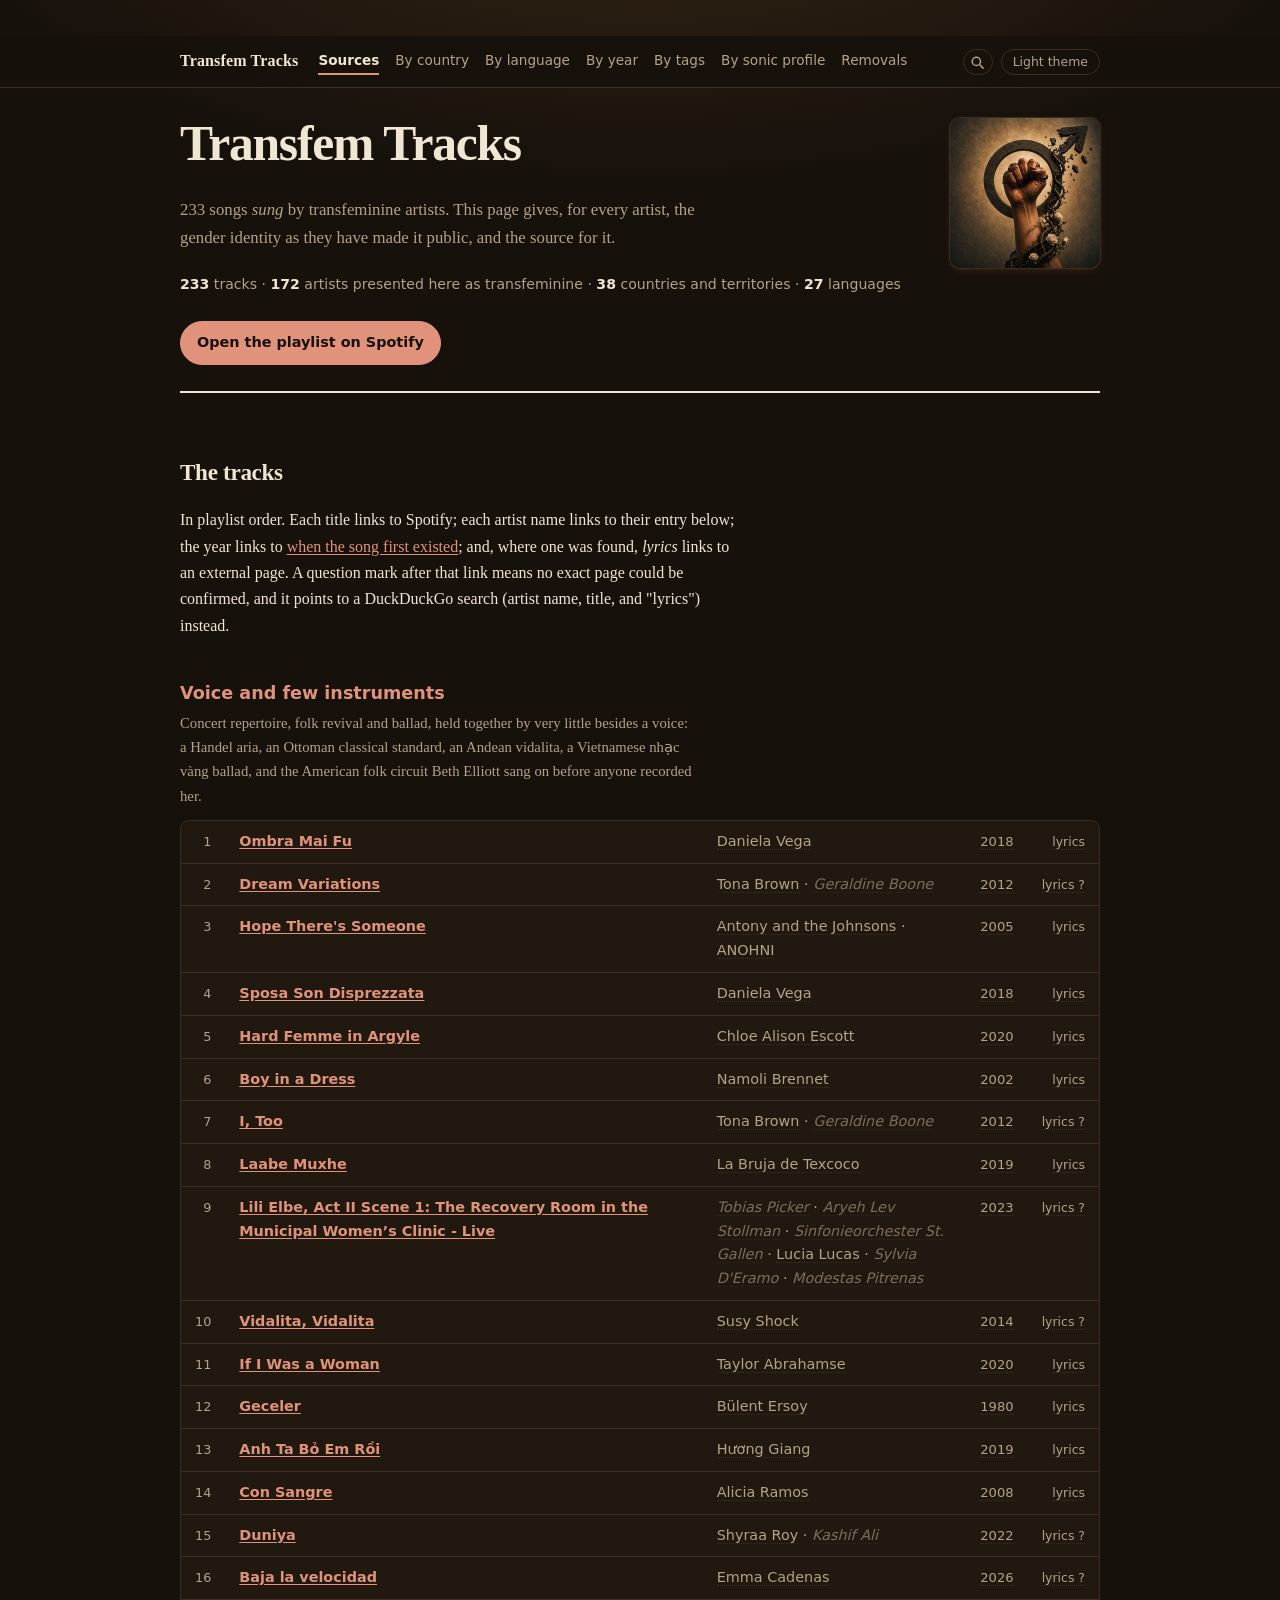
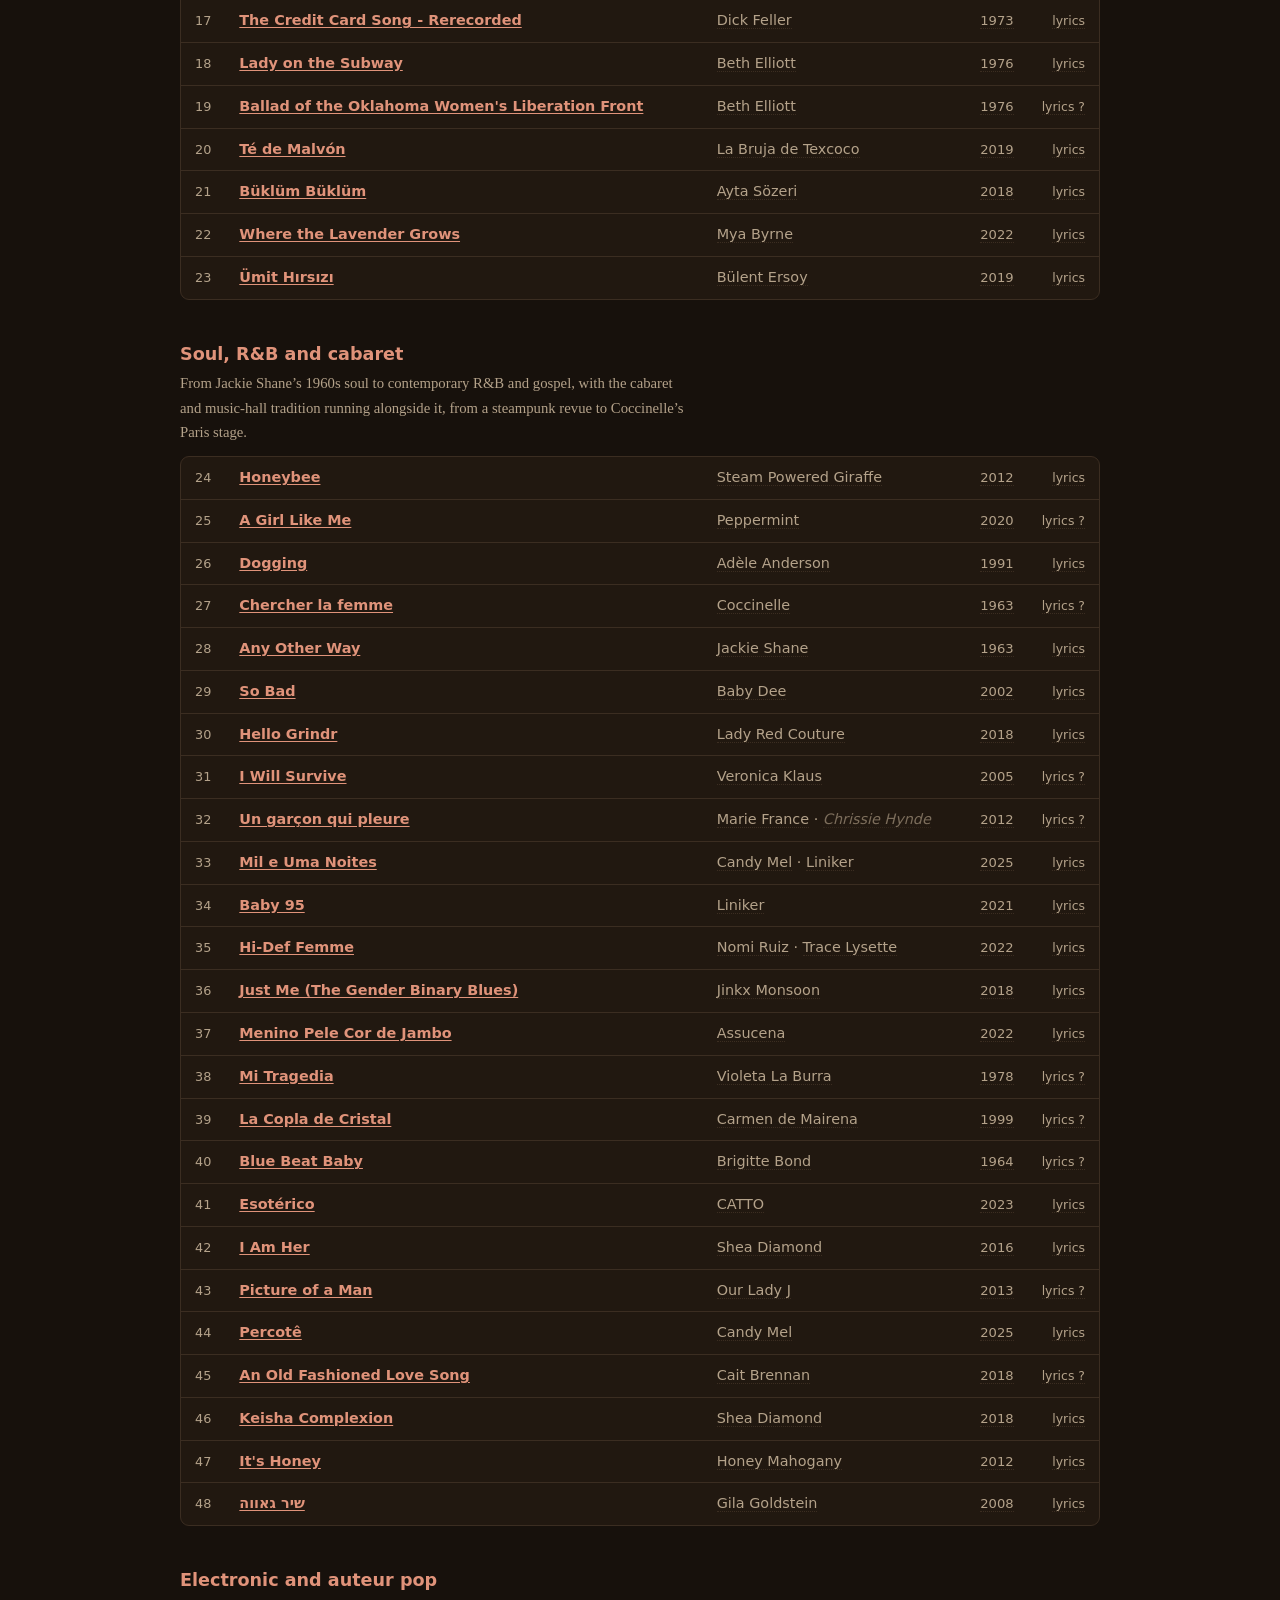
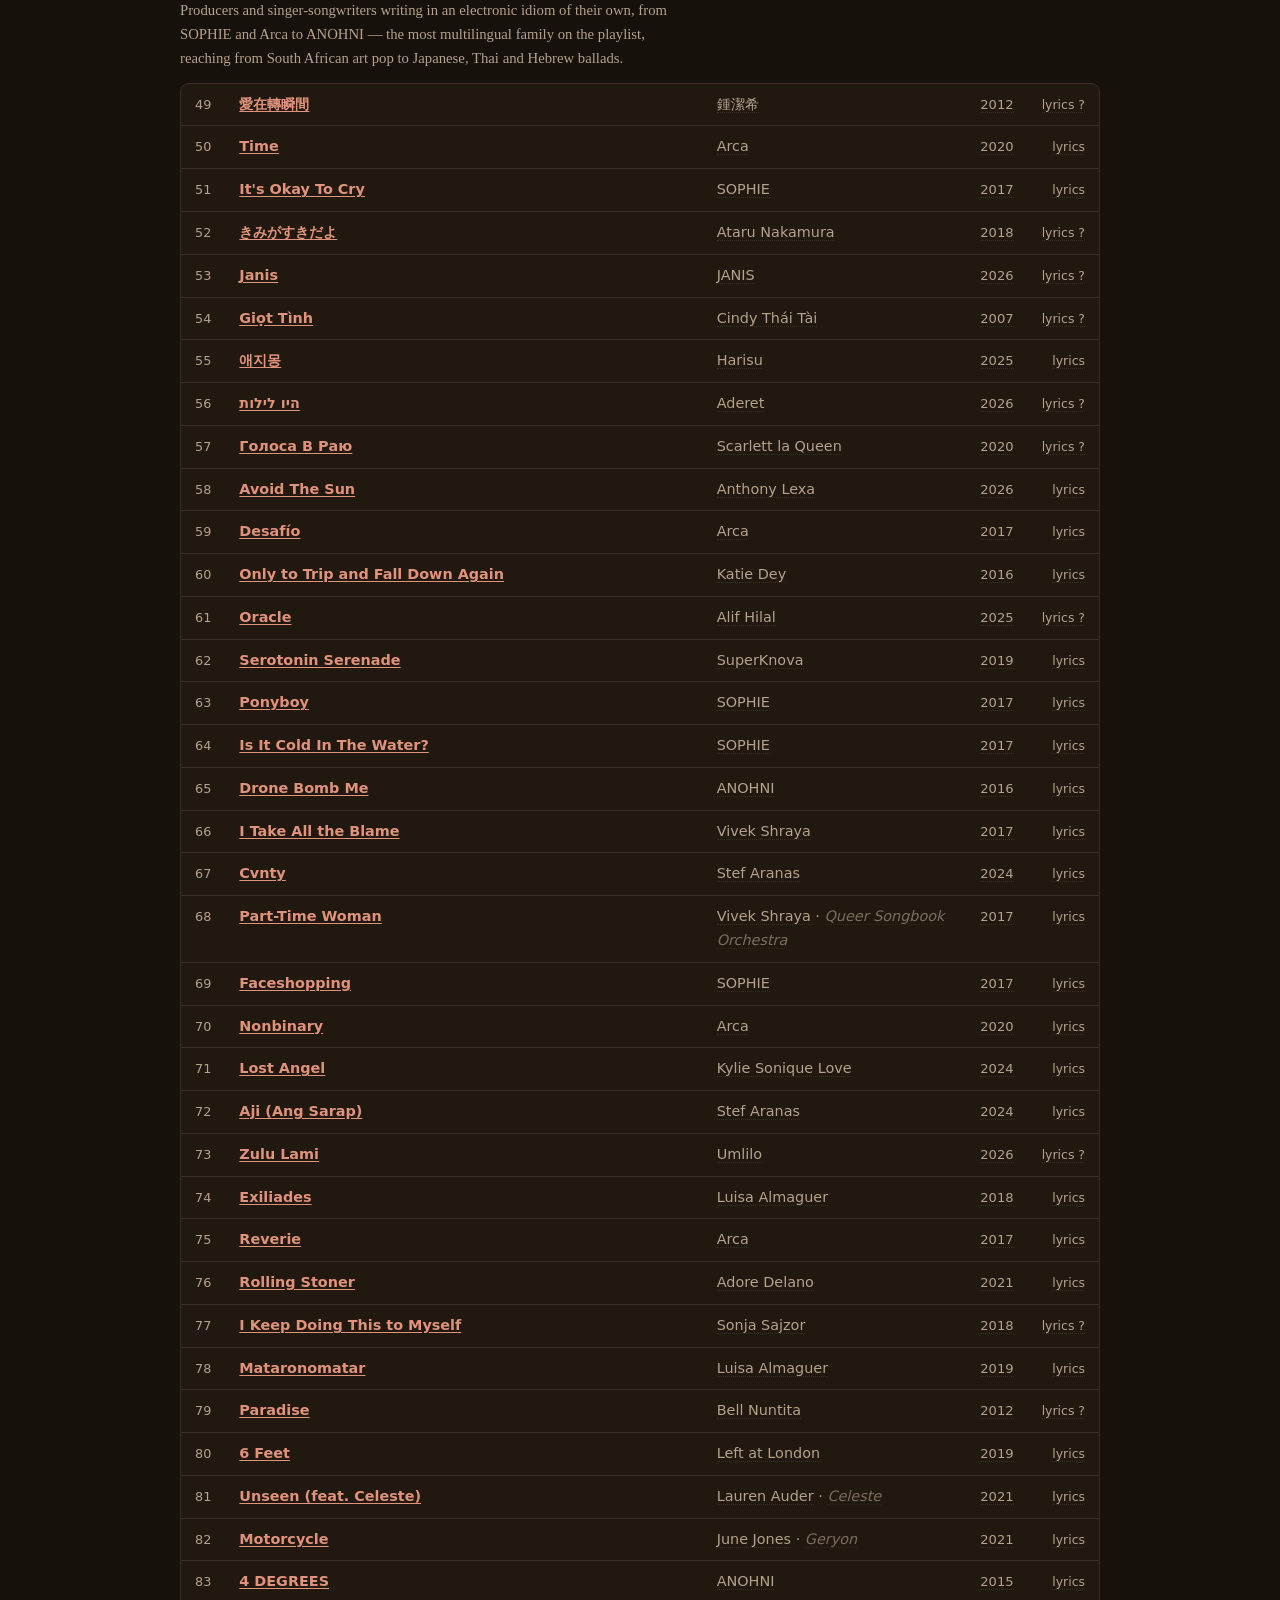
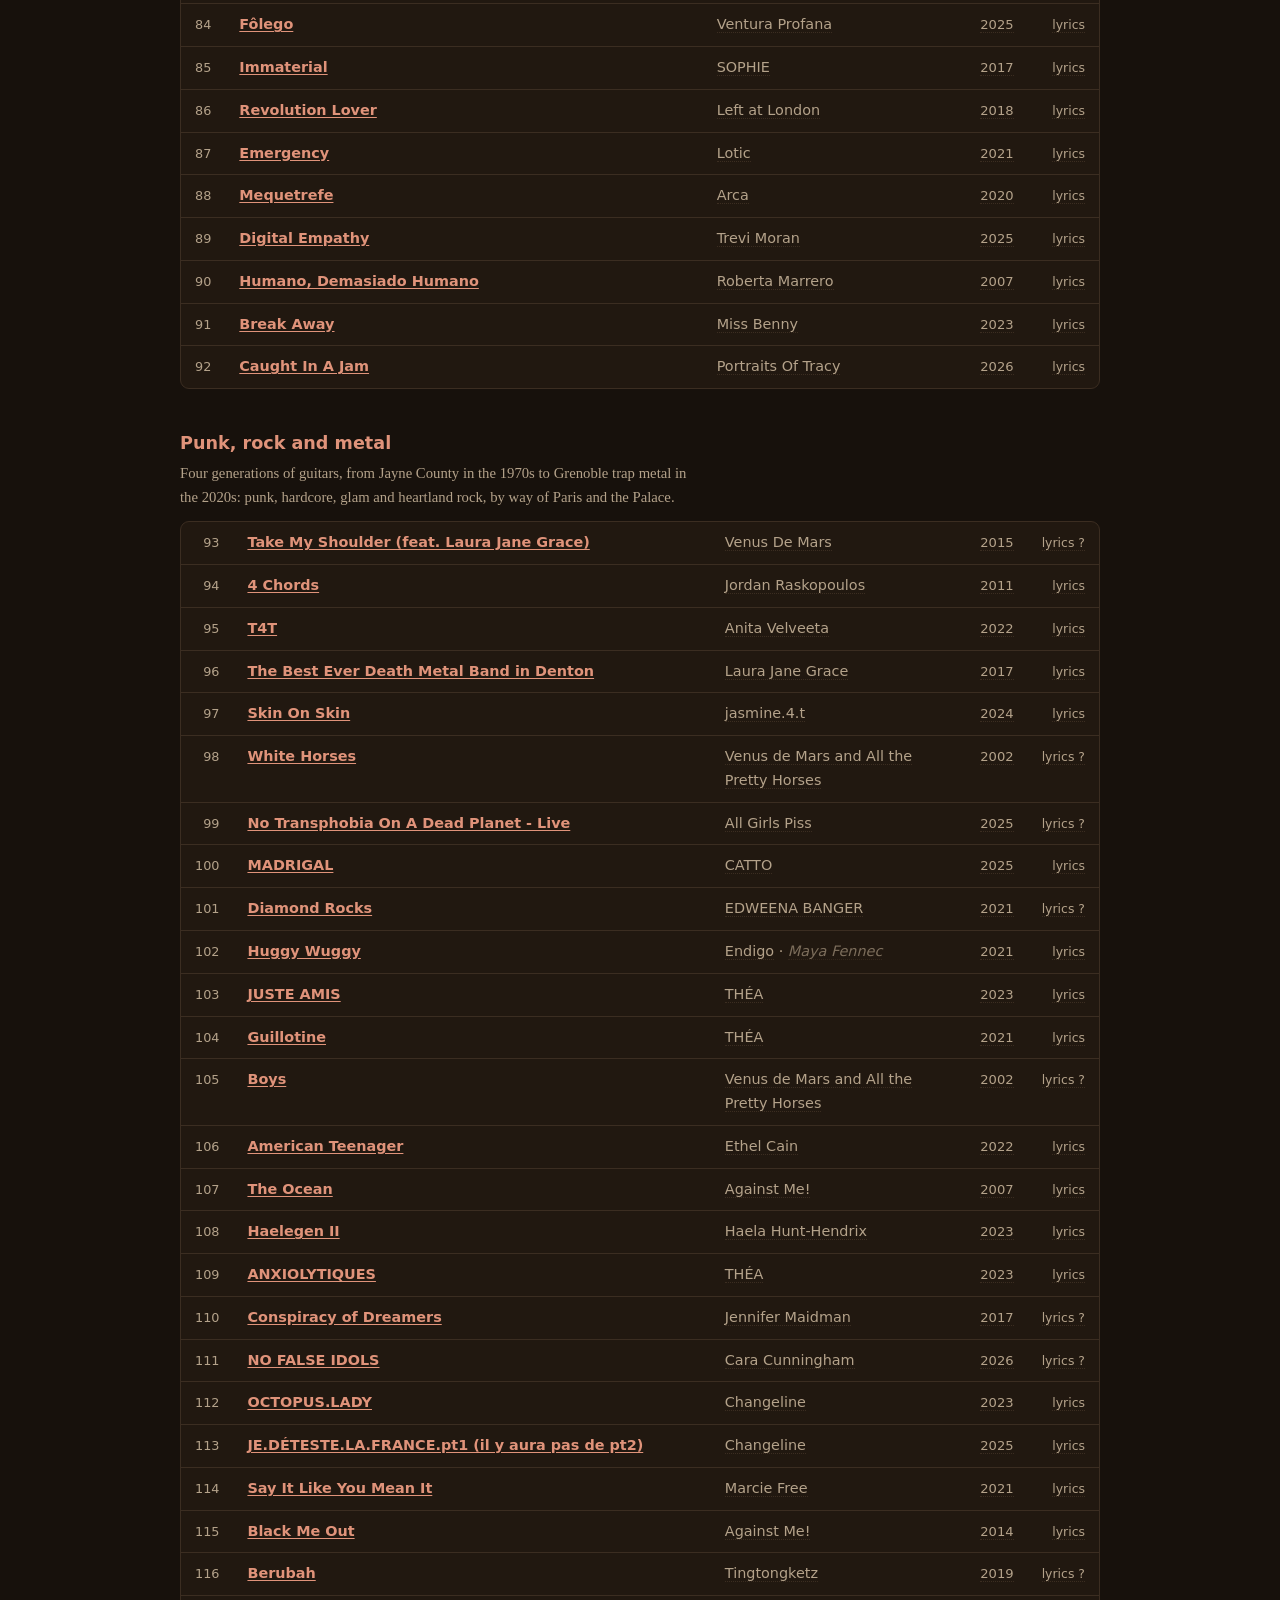
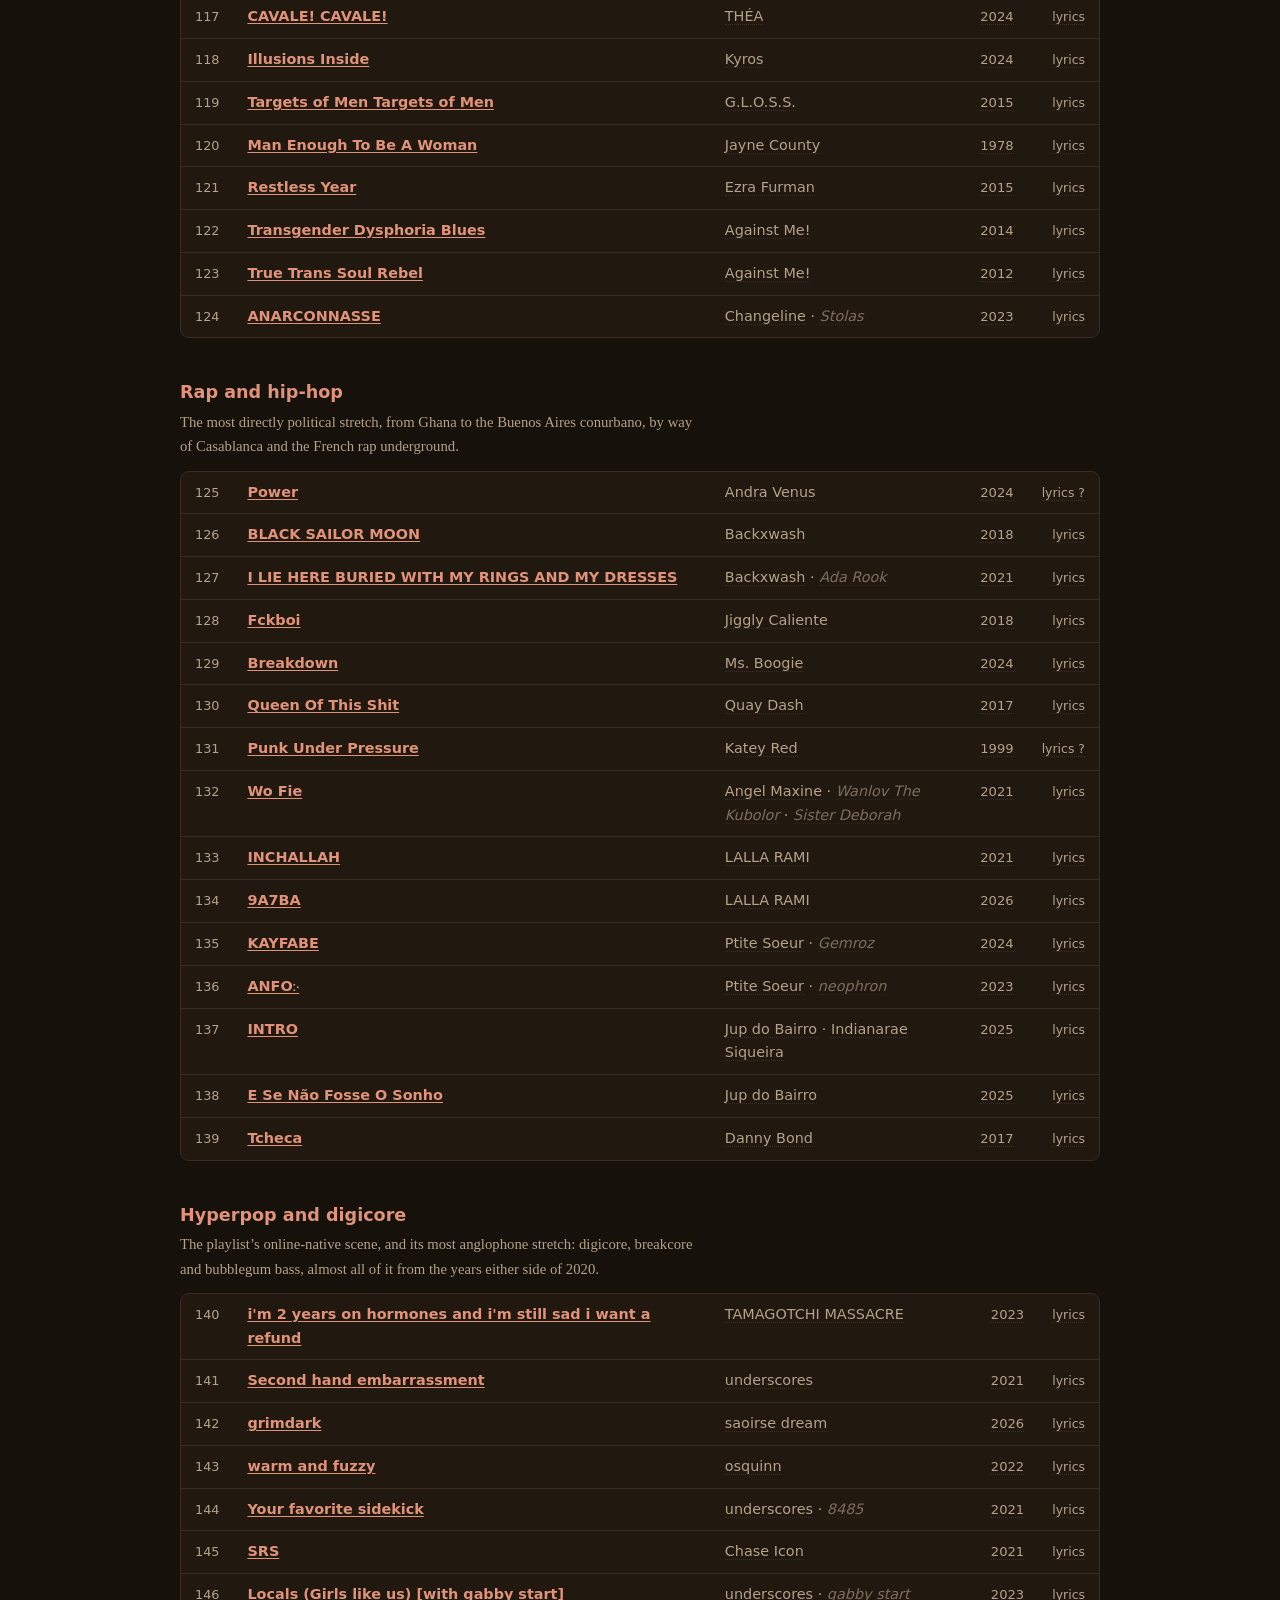
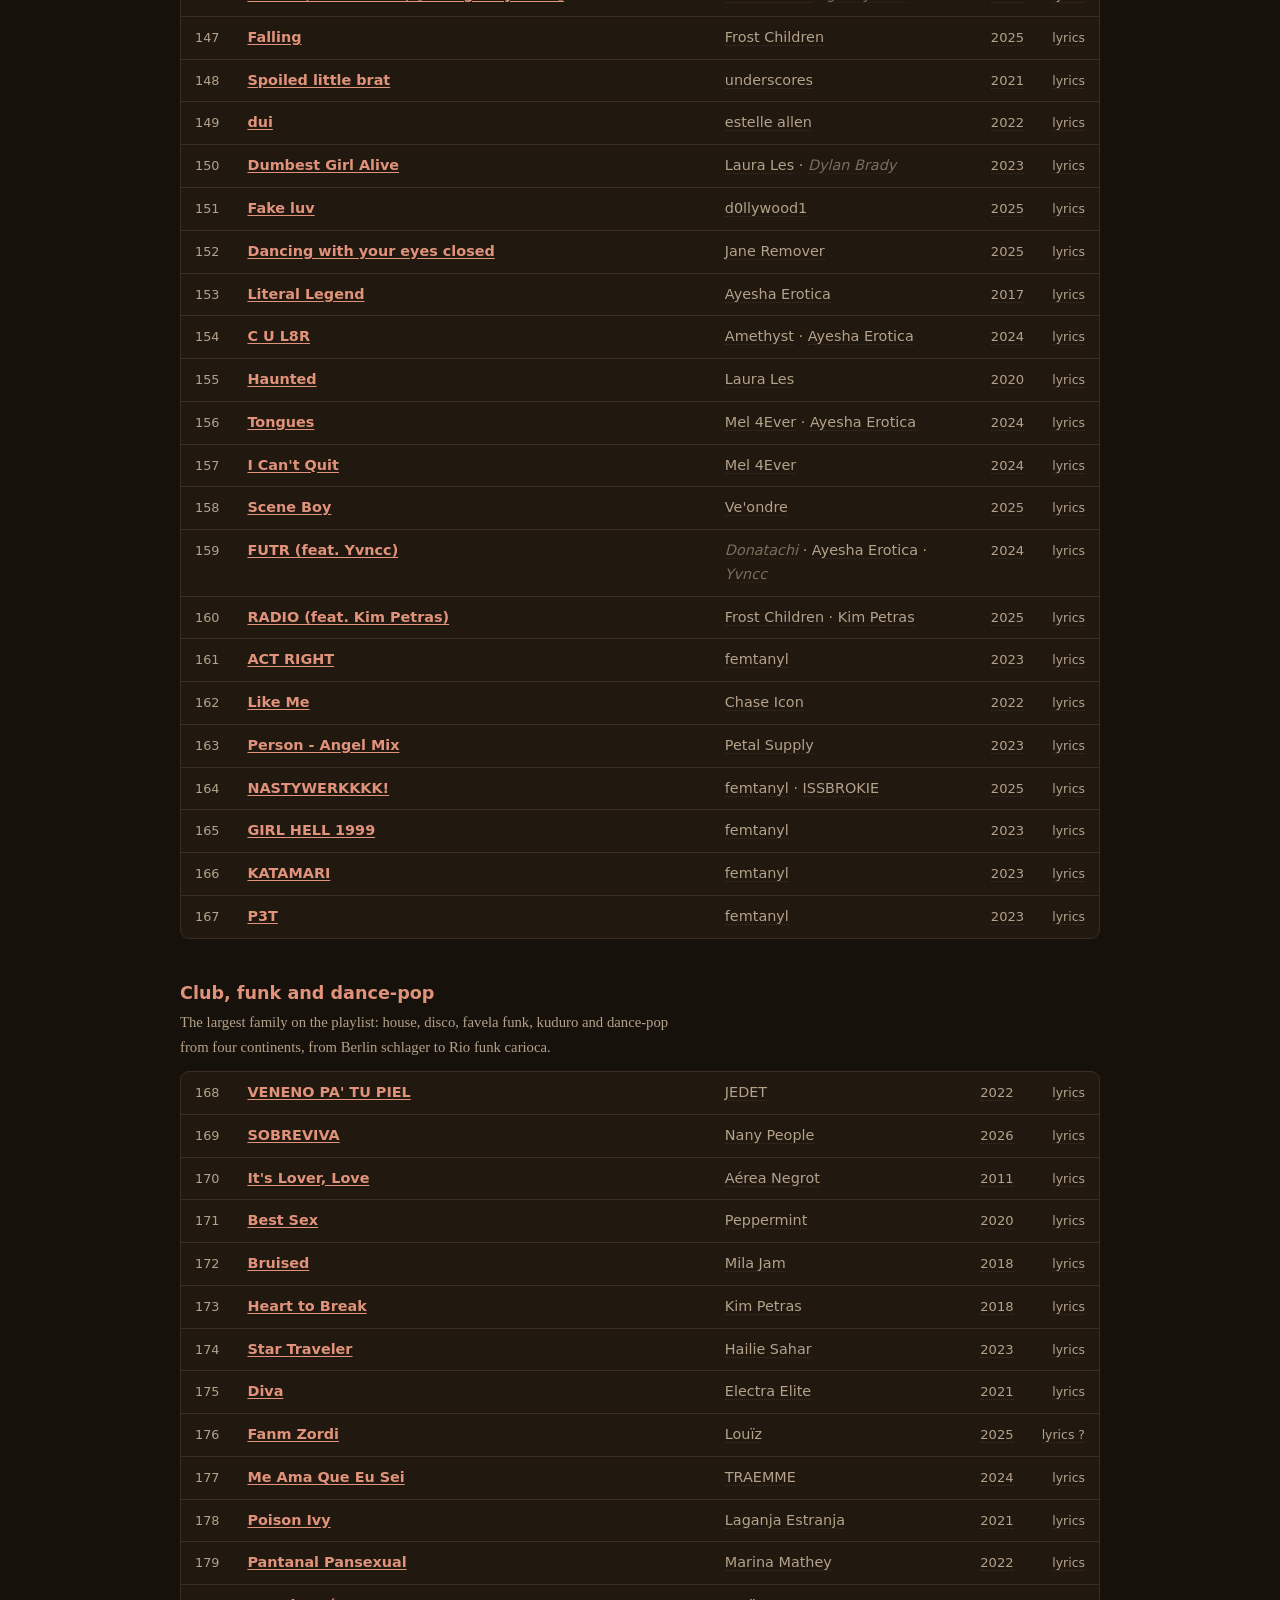
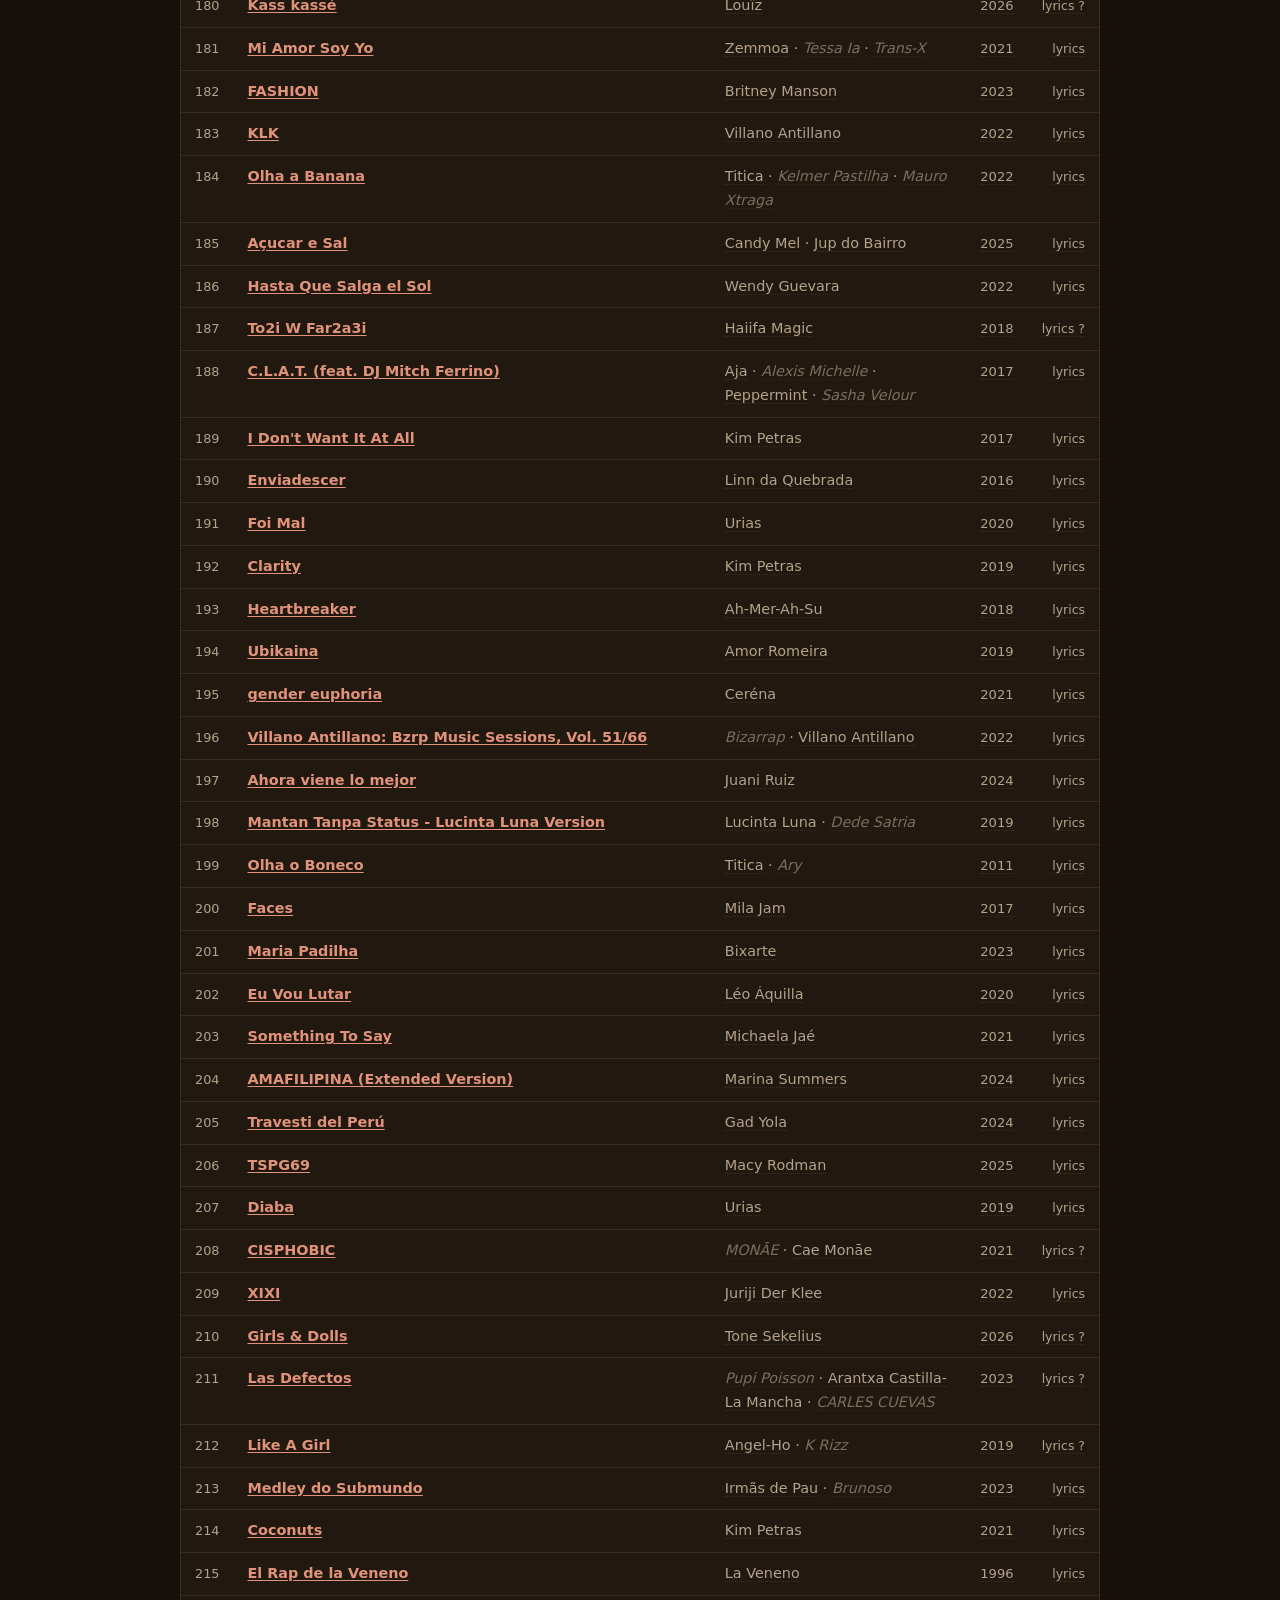
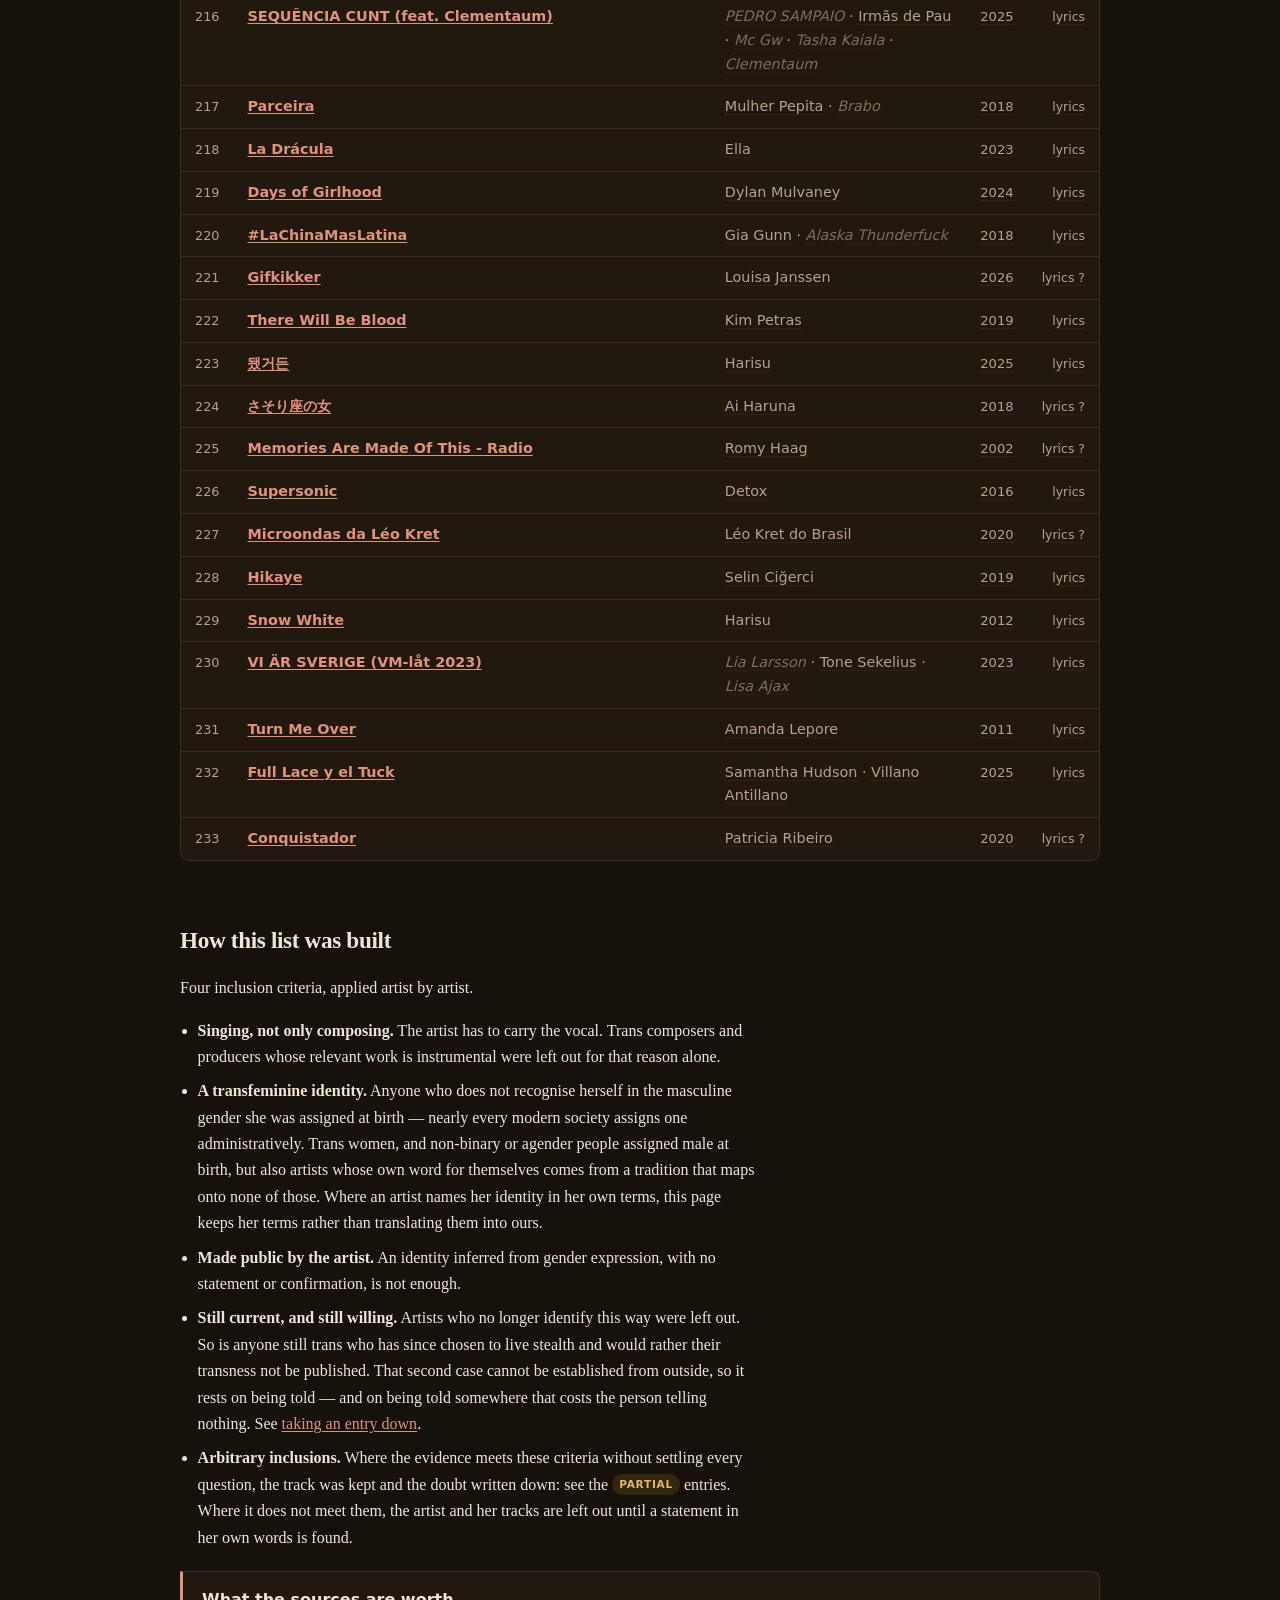
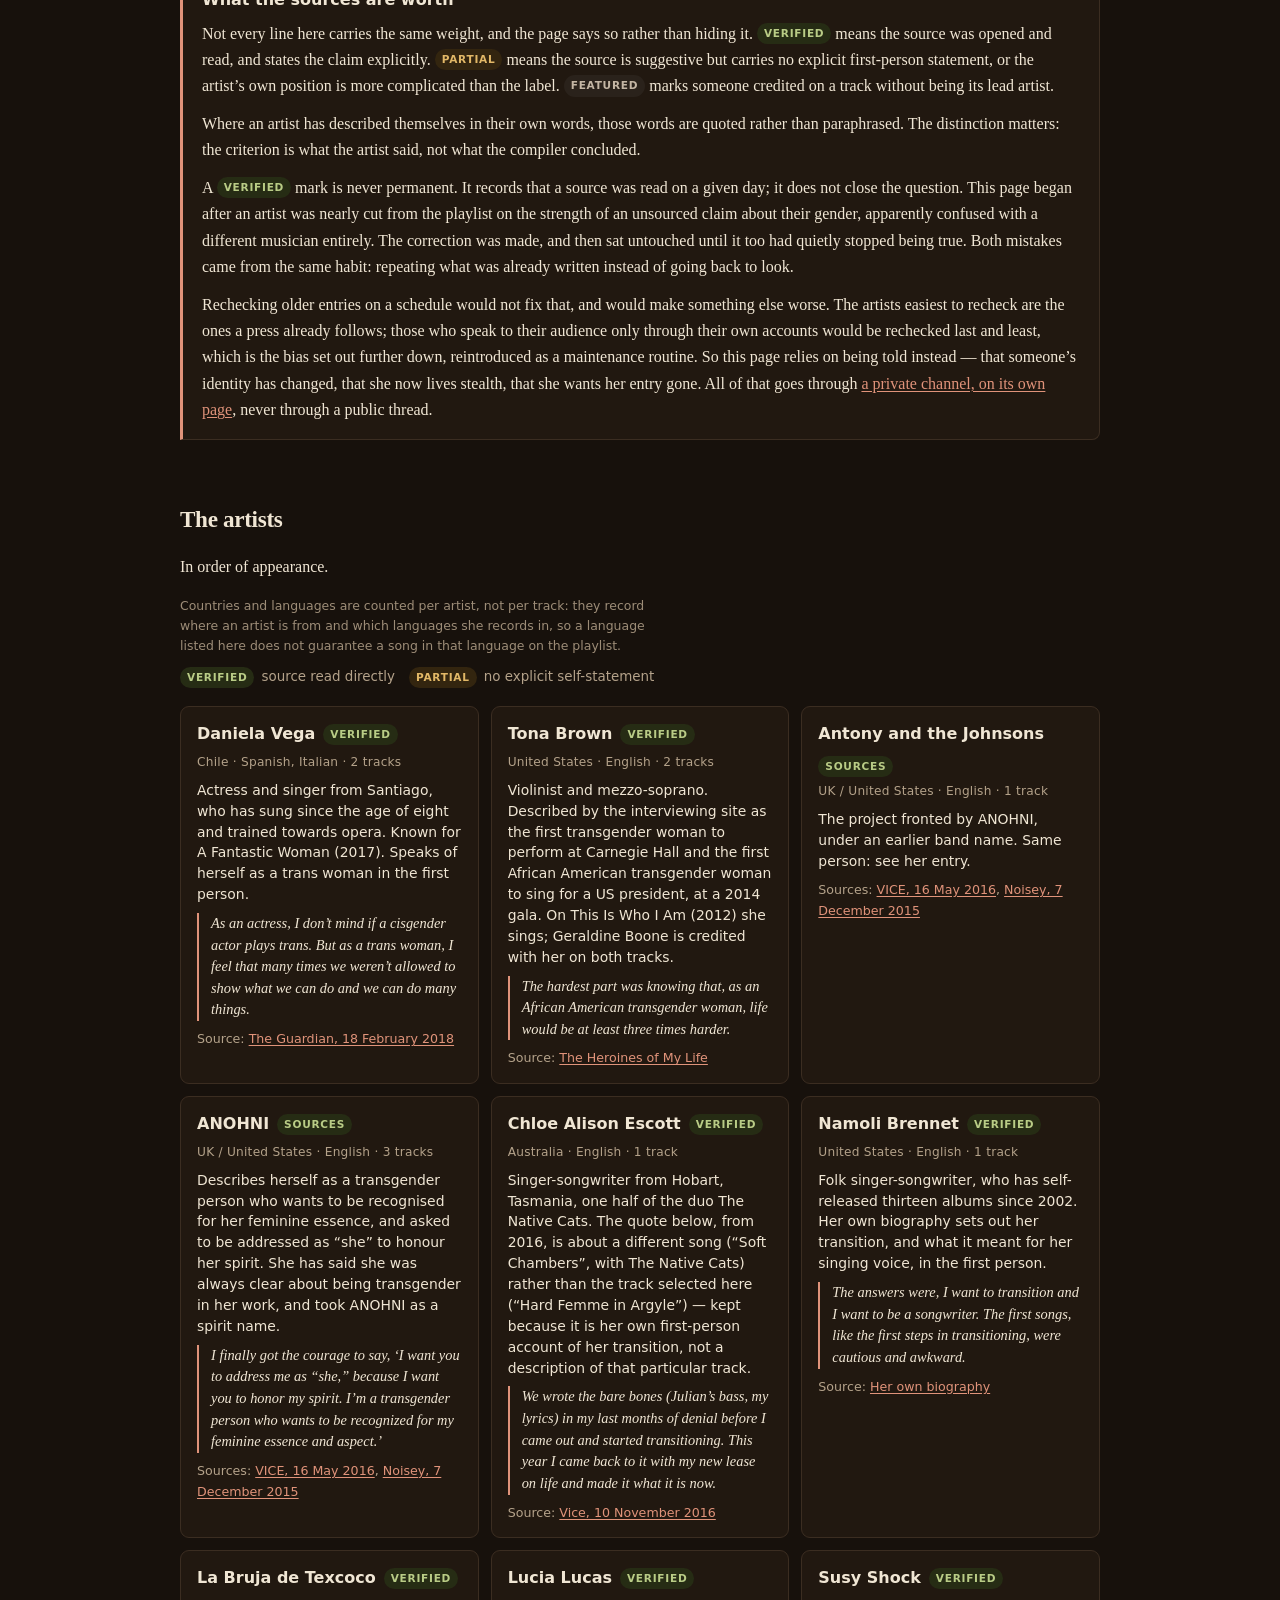
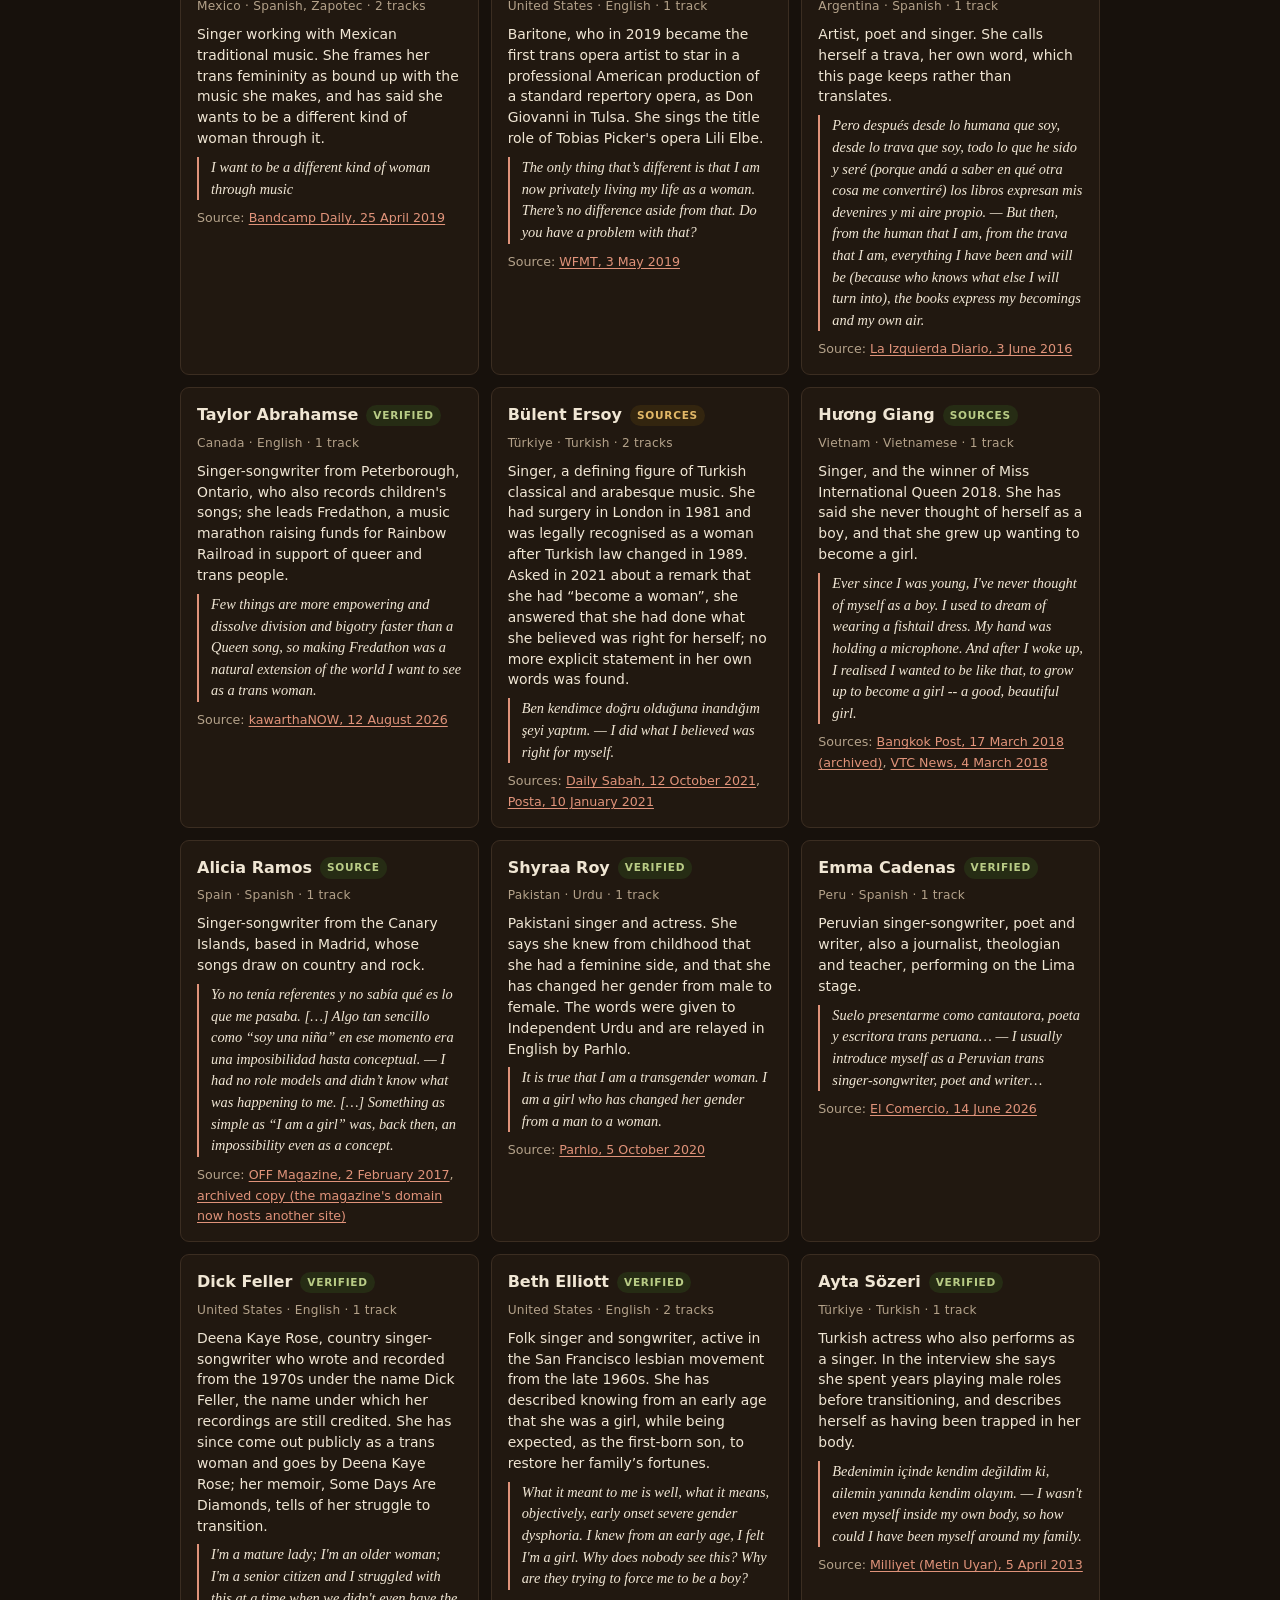
==== commit 29b7e443: "Singular 'Source' label when an entry has one source (archived copies don't count) Co-Authored-By: C" ====
--- a/index.html
+++ b/index.html
@@ -225,6 +225,7 @@
 }
 @media (max-width:420px){.pagenav .brand{font-size:.92rem}.menubtn span{display:none}.menubtn{padding:0 8px}}
 </style>
+<meta name="google-site-verification" content="qT6yrEeij9IixiRGg5rg4eShdPrTJ2TBa4QzXn78iuY">
 <link rel="canonical" href="https://clairevdd.github.io/transfem-tracks/">
 <meta property="og:type" content="website">
 <meta property="og:site_name" content="Transfem Tracks">
@@ -531,17 +532,17 @@
 
 <div class="cards"><article class="card" id="a-daniela-vega"><h4>Daniela Vega<span class="st st-ok">verified</span></h4><p class="meta">Chile &middot; Spanish, Italian &middot; 2 tracks</p><p class="desc">Actress and singer from Santiago, who has sung since the age of eight and trained towards opera. Known for A Fantastic Woman (2017). Speaks of herself as a trans woman in the first person.</p><blockquote>As an actress, I don’t mind if a cisgender actor plays trans. But as a trans woman, I feel that many times we weren’t allowed to show what we can do and we can do many things.</blockquote><p class="src">Source: <a href="https://www.theguardian.com/film/2018/feb/18/daniela-vega-transgender-star-film-industry-a-fantastic-woman-interview" target="_blank" rel="noopener">The Guardian, 18 February 2018</a></p></article>
 <article class="card" id="a-tona-brown"><h4>Tona Brown<span class="st st-ok">verified</span></h4><p class="meta">United States &middot; English &middot; 2 tracks</p><p class="desc">Violinist and mezzo-soprano. Described by the interviewing site as the first transgender woman to perform at Carnegie Hall and the first African American transgender woman to sing for a US president, at a 2014 gala. On This Is Who I Am (2012) she sings; Geraldine Boone is credited with her on both tracks.</p><blockquote>The hardest part was knowing that, as an African American transgender woman, life would be at least three times harder.</blockquote><p class="src">Source: <a href="https://theheroines.blogspot.com/2014/03/interview-with-tona-brown.html" target="_blank" rel="noopener">The Heroines of My Life</a></p></article>
-<article class="card" id="a-antony-and-the-johnsons"><h4>Antony and the Johnsons<span class="st st-ok">verified</span></h4><p class="meta">UK / United States &middot; English &middot; 1 track</p><p class="desc">The project fronted by ANOHNI, under an earlier band name. Same person: see her entry.</p><p class="src">Sources: <a href="https://www.vice.com/en/article/one-decaf-cappuccino-and-orange-juice-with-anohni-briefs-v23n3/" target="_blank" rel="noopener">VICE, 16 May 2016</a>, <a href="https://www.vice.com/en/article/anohni-interview-2015/" target="_blank" rel="noopener">Noisey, 7 December 2015</a></p></article>
-<article class="card" id="a-anohni"><h4>ANOHNI<span class="st st-ok">verified</span></h4><p class="meta">UK / United States &middot; English &middot; 3 tracks</p><p class="desc">Describes herself as a transgender person who wants to be recognised for her feminine essence, and asked to be addressed as “she” to honour her spirit. She has said she was always clear about being transgender in her work, and took ANOHNI as a spirit name.</p><blockquote>I finally got the courage to say, ‘I want you to address me as “she,” because I want you to honor my spirit. I’m a transgender person who wants to be recognized for my feminine essence and aspect.’</blockquote><p class="src">Sources: <a href="https://www.vice.com/en/article/one-decaf-cappuccino-and-orange-juice-with-anohni-briefs-v23n3/" target="_blank" rel="noopener">VICE, 16 May 2016</a>, <a href="https://www.vice.com/en/article/anohni-interview-2015/" target="_blank" rel="noopener">Noisey, 7 December 2015</a></p></article>
+<article class="card" id="a-antony-and-the-johnsons"><h4>Antony and the Johnsons<span class="st st-ok">Sources</span></h4><p class="meta">UK / United States &middot; English &middot; 1 track</p><p class="desc">The project fronted by ANOHNI, under an earlier band name. Same person: see her entry.</p><p class="src">Sources: <a href="https://www.vice.com/en/article/one-decaf-cappuccino-and-orange-juice-with-anohni-briefs-v23n3/" target="_blank" rel="noopener">VICE, 16 May 2016</a>, <a href="https://www.vice.com/en/article/anohni-interview-2015/" target="_blank" rel="noopener">Noisey, 7 December 2015</a></p></article>
+<article class="card" id="a-anohni"><h4>ANOHNI<span class="st st-ok">Sources</span></h4><p class="meta">UK / United States &middot; English &middot; 3 tracks</p><p class="desc">Describes herself as a transgender person who wants to be recognised for her feminine essence, and asked to be addressed as “she” to honour her spirit. She has said she was always clear about being transgender in her work, and took ANOHNI as a spirit name.</p><blockquote>I finally got the courage to say, ‘I want you to address me as “she,” because I want you to honor my spirit. I’m a transgender person who wants to be recognized for my feminine essence and aspect.’</blockquote><p class="src">Sources: <a href="https://www.vice.com/en/article/one-decaf-cappuccino-and-orange-juice-with-anohni-briefs-v23n3/" target="_blank" rel="noopener">VICE, 16 May 2016</a>, <a href="https://www.vice.com/en/article/anohni-interview-2015/" target="_blank" rel="noopener">Noisey, 7 December 2015</a></p></article>
 <article class="card" id="a-chloe-alison-escott"><h4>Chloe Alison Escott<span class="st st-ok">verified</span></h4><p class="meta">Australia &middot; English &middot; 1 track</p><p class="desc">Singer-songwriter from Hobart, Tasmania, one half of the duo The Native Cats. The quote below, from 2016, is about a different song (“Soft Chambers”, with The Native Cats) rather than the track selected here (“Hard Femme in Argyle”) — kept because it is her own first-person account of her transition, not a description of that particular track.</p><blockquote>We wrote the bare bones (Julian’s bass, my lyrics) in my last months of denial before I came out and started transitioning. This year I came back to it with my new lease on life and made it what it is now.</blockquote><p class="src">Source: <a href="https://www.vice.com/en/article/listen-to-a-new-native-cats-song-and-help-support-trans-lifeline" target="_blank" rel="noopener">Vice, 10 November 2016</a></p></article>
 <article class="card" id="a-namoli-brennet"><h4>Namoli Brennet<span class="st st-ok">verified</span></h4><p class="meta">United States &middot; English &middot; 1 track</p><p class="desc">Folk singer-songwriter, who has self-released thirteen albums since 2002. Her own biography sets out her transition, and what it meant for her singing voice, in the first person.</p><blockquote>The answers were, I want to transition and I want to be a songwriter. The first songs, like the first steps in transitioning, were cautious and awkward.</blockquote><p class="src">Source: <a href="https://namolibrennet.com/bio" target="_blank" rel="noopener">Her own biography</a></p></article>
 <article class="card" id="a-la-bruja-de-texcoco"><h4>La Bruja de Texcoco<span class="st st-ok">verified</span></h4><p class="meta">Mexico &middot; Spanish, Zapotec &middot; 2 tracks</p><p class="desc">Singer working with Mexican traditional music. She frames her trans femininity as bound up with the music she makes, and has said she wants to be a different kind of woman through it.</p><blockquote>I want to be a different kind of woman through music</blockquote><p class="src">Source: <a href="https://daily.bandcamp.com/features/la-bruja-de-texcoco-feature" target="_blank" rel="noopener">Bandcamp Daily, 25 April 2019</a></p></article>
 <article class="card" id="a-lucia-lucas"><h4>Lucia Lucas<span class="st st-ok">verified</span></h4><p class="meta">United States &middot; English &middot; 1 track</p><p class="desc">Baritone, who in 2019 became the first trans opera artist to star in a professional American production of a standard repertory opera, as Don Giovanni in Tulsa. She sings the title role of Tobias Picker&#x27;s opera Lili Elbe.</p><blockquote>The only thing that’s different is that I am now privately living my life as a woman. There’s no difference aside from that. Do you have a problem with that?</blockquote><p class="src">Source: <a href="https://www.wfmt.com/2019/05/03/trans-baritone-lucia-lucas-on-making-her-us-debut/" target="_blank" rel="noopener">WFMT, 3 May 2019</a></p></article>
 <article class="card" id="a-susy-shock"><h4>Susy Shock<span class="st st-ok">verified</span></h4><p class="meta">Argentina &middot; Spanish &middot; 1 track</p><p class="desc">Artist, poet and singer. She calls herself a trava, her own word, which this page keeps rather than translates.</p><blockquote>Pero después desde lo humana que soy, desde lo trava que soy, todo lo que he sido y seré (porque andá a saber en qué otra cosa me convertiré) los libros expresan mis devenires y mi aire propio. — But then, from the human that I am, from the trava that I am, everything I have been and will be (because who knows what else I will turn into), the books express my becomings and my own air.</blockquote><p class="src">Source: <a href="https://www.izquierdadiario.es/Susy-Shock-Sin-las-travas-no-hay-Ni-una-menos" target="_blank" rel="noopener">La Izquierda Diario, 3 June 2016</a></p></article>
 <article class="card" id="a-taylor-abrahamse"><h4>Taylor Abrahamse<span class="st st-ok">verified</span></h4><p class="meta">Canada &middot; English &middot; 1 track</p><p class="desc">Singer-songwriter from Peterborough, Ontario, who also records children&#x27;s songs; she leads Fredathon, a music marathon raising funds for Rainbow Railroad in support of queer and trans people.</p><blockquote>Few things are more empowering and dissolve division and bigotry faster than a Queen song, so making Fredathon was a natural extension of the world I want to see as a trans woman.</blockquote><p class="src">Source: <a href="https://kawarthanow.com/2026/08/12/fredathon-will-channel-the-music-of-queen-and-freddie-mercury-into-support-for-queer-and-trans-people/" target="_blank" rel="noopener">kawarthaNOW, 12 August 2026</a></p></article>
-<article class="card" id="a-bulent-ersoy"><h4>Bülent Ersoy<span class="st st-her">partial</span></h4><p class="meta">Türkiye &middot; Turkish &middot; 2 tracks</p><p class="desc">Singer, a defining figure of Turkish classical and arabesque music. She had surgery in London in 1981 and was legally recognised as a woman after Turkish law changed in 1989. Asked in 2021 about a remark that she had “become a woman”, she answered that she had done what she believed was right for herself; no more explicit statement in her own words was found.</p><blockquote>Ben kendimce doğru olduğuna inandığım şeyi yaptım. — I did what I believed was right for myself.</blockquote><p class="src">Sources: <a href="https://www.dailysabah.com/arts/portrait/bulent-ersoy-turkeys-transgender-diva" target="_blank" rel="noopener">Daily Sabah, 12 October 2021</a>, <a href="https://www.posta.com.tr/magazin/bulent-ersoydan-anlamli-cevap-insanlari-bacak-arasiyla-degerlendirmeyin-2297093" target="_blank" rel="noopener">Posta, 10 January 2021</a></p></article>
-<article class="card" id="a-huong-giang"><h4>Hương Giang<span class="st st-ok">verified</span></h4><p class="meta">Vietnam &middot; Vietnamese &middot; 1 track</p><p class="desc">Singer, and the winner of Miss International Queen 2018. She has said she never thought of herself as a boy, and that she grew up wanting to become a girl.</p><blockquote>Ever since I was young, I&#x27;ve never thought of myself as a boy. I used to dream of wearing a fishtail dress. My hand was holding a microphone. And after I woke up, I realised I wanted to be like that, to grow up to become a girl -- a good, beautiful girl.</blockquote><p class="src">Sources: <a href="https://web.archive.org/web/20241127055246/https://www.bangkokpost.com/life/social-and-lifestyle/1429867/bringing-home-tolerance" target="_blank" rel="noopener">Bangkok Post, 17 March 2018 (archived)</a>, <a href="https://vtcnews.vn/hanh-trinh-7-nam-tro-ve-la-chinh-minh-cua-huong-giang-idol-ar384319.html" target="_blank" rel="noopener">VTC News, 4 March 2018</a></p></article>
-<article class="card" id="a-alicia-ramos"><h4>Alicia Ramos<span class="st st-ok">verified</span></h4><p class="meta">Spain &middot; Spanish &middot; 1 track</p><p class="desc">Singer-songwriter from the Canary Islands, based in Madrid, whose songs draw on country and rock.</p><blockquote>Yo no tenía referentes y no sabía qué es lo que me pasaba. […] Algo tan sencillo como “soy una niña” en ese momento era una imposibilidad hasta conceptual. — I had no role models and didn’t know what was happening to me. […] Something as simple as “I am a girl” was, back then, an impossibility even as a concept.</blockquote><p class="src">Sources: <a href="https://offmagazine.es/2017/02/02/acusticoenoff-alicia-ramos-mas-dificultades-mujer-transexual/" target="_blank" rel="noopener">OFF Magazine, 2 February 2017</a>, <a href="https://web.archive.org/web/20200930091046/https://offmagazine.es/2017/02/02/acusticoenoff-alicia-ramos-mas-dificultades-mujer-transexual/" target="_blank" rel="noopener">archived copy (the magazine&#x27;s domain now hosts another site)</a></p></article>
+<article class="card" id="a-bulent-ersoy"><h4>Bülent Ersoy<span class="st st-her">Sources</span></h4><p class="meta">Türkiye &middot; Turkish &middot; 2 tracks</p><p class="desc">Singer, a defining figure of Turkish classical and arabesque music. She had surgery in London in 1981 and was legally recognised as a woman after Turkish law changed in 1989. Asked in 2021 about a remark that she had “become a woman”, she answered that she had done what she believed was right for herself; no more explicit statement in her own words was found.</p><blockquote>Ben kendimce doğru olduğuna inandığım şeyi yaptım. — I did what I believed was right for myself.</blockquote><p class="src">Sources: <a href="https://www.dailysabah.com/arts/portrait/bulent-ersoy-turkeys-transgender-diva" target="_blank" rel="noopener">Daily Sabah, 12 October 2021</a>, <a href="https://www.posta.com.tr/magazin/bulent-ersoydan-anlamli-cevap-insanlari-bacak-arasiyla-degerlendirmeyin-2297093" target="_blank" rel="noopener">Posta, 10 January 2021</a></p></article>
+<article class="card" id="a-huong-giang"><h4>Hương Giang<span class="st st-ok">Sources</span></h4><p class="meta">Vietnam &middot; Vietnamese &middot; 1 track</p><p class="desc">Singer, and the winner of Miss International Queen 2018. She has said she never thought of herself as a boy, and that she grew up wanting to become a girl.</p><blockquote>Ever since I was young, I&#x27;ve never thought of myself as a boy. I used to dream of wearing a fishtail dress. My hand was holding a microphone. And after I woke up, I realised I wanted to be like that, to grow up to become a girl -- a good, beautiful girl.</blockquote><p class="src">Sources: <a href="https://web.archive.org/web/20241127055246/https://www.bangkokpost.com/life/social-and-lifestyle/1429867/bringing-home-tolerance" target="_blank" rel="noopener">Bangkok Post, 17 March 2018 (archived)</a>, <a href="https://vtcnews.vn/hanh-trinh-7-nam-tro-ve-la-chinh-minh-cua-huong-giang-idol-ar384319.html" target="_blank" rel="noopener">VTC News, 4 March 2018</a></p></article>
+<article class="card" id="a-alicia-ramos"><h4>Alicia Ramos<span class="st st-ok">Source</span></h4><p class="meta">Spain &middot; Spanish &middot; 1 track</p><p class="desc">Singer-songwriter from the Canary Islands, based in Madrid, whose songs draw on country and rock.</p><blockquote>Yo no tenía referentes y no sabía qué es lo que me pasaba. […] Algo tan sencillo como “soy una niña” en ese momento era una imposibilidad hasta conceptual. — I had no role models and didn’t know what was happening to me. […] Something as simple as “I am a girl” was, back then, an impossibility even as a concept.</blockquote><p class="src">Source: <a href="https://offmagazine.es/2017/02/02/acusticoenoff-alicia-ramos-mas-dificultades-mujer-transexual/" target="_blank" rel="noopener">OFF Magazine, 2 February 2017</a>, <a href="https://web.archive.org/web/20200930091046/https://offmagazine.es/2017/02/02/acusticoenoff-alicia-ramos-mas-dificultades-mujer-transexual/" target="_blank" rel="noopener">archived copy (the magazine&#x27;s domain now hosts another site)</a></p></article>
 <article class="card" id="a-shyraa-roy"><h4>Shyraa Roy<span class="st st-ok">verified</span></h4><p class="meta">Pakistan &middot; Urdu &middot; 1 track</p><p class="desc">Pakistani singer and actress. She says she knew from childhood that she had a feminine side, and that she has changed her gender from male to female. The words were given to Independent Urdu and are relayed in English by Parhlo.</p><blockquote>It is true that I am a transgender woman. I am a girl who has changed her gender from a man to a woman.</blockquote><p class="src">Source: <a href="https://www.parhlo.com/transgender-singer-shyraa-roy/" target="_blank" rel="noopener">Parhlo, 5 October 2020</a></p></article>
 <article class="card" id="a-emma-cadenas"><h4>Emma Cadenas<span class="st st-ok">verified</span></h4><p class="meta">Peru &middot; Spanish &middot; 1 track</p><p class="desc">Peruvian singer-songwriter, poet and writer, also a journalist, theologian and teacher, performing on the Lima stage.</p><blockquote>Suelo presentarme como cantautora, poeta y escritora trans peruana… — I usually introduce myself as a Peruvian trans singer-songwriter, poet and writer…</blockquote><p class="src">Source: <a href="https://elcomercio.pe/luces/si-algo-politico-hago-es-existir-emma-cadenas-retoma-la-escena-limena-con-un-proyecto-que-cruza-la-musica-y-la-literatura-lgtbqi-noticia/" target="_blank" rel="noopener">El Comercio, 14 June 2026</a></p></article>
 <article class="card" id="a-dick-feller"><h4>Dick Feller<span class="st st-ok">verified</span></h4><p class="meta">United States &middot; English &middot; 1 track</p><p class="desc">Deena Kaye Rose, country singer-songwriter who wrote and recorded from the 1970s under the name Dick Feller, the name under which her recordings are still credited. She has since come out publicly as a trans woman and goes by Deena Kaye Rose; her memoir, Some Days Are Diamonds, tells of her struggle to transition.</p><blockquote>I&#x27;m a mature lady; I&#x27;m an older woman; I&#x27;m a senior citizen and I struggled with this at a time when we didn&#x27;t even have the word.</blockquote><p class="src">Source: <a href="https://www.huffpost.com/entry/deena-kaye-rose-talks-tra_b_9902330" target="_blank" rel="noopener">HuffPost, 12 May 2016</a></p></article>
@@ -549,7 +550,7 @@
 <article class="card" id="a-ayta-sozeri"><h4>Ayta Sözeri<span class="st st-ok">verified</span></h4><p class="meta">Türkiye &middot; Turkish &middot; 1 track</p><p class="desc">Turkish actress who also performs as a singer. In the interview she says she spent years playing male roles before transitioning, and describes herself as having been trapped in her body.</p><blockquote>Bedenimin içinde kendim değildim ki, ailemin yanında kendim olayım. — I wasn&#x27;t even myself inside my own body, so how could I have been myself around my family.</blockquote><p class="src">Source: <a href="https://www.milliyet.com.tr/yazarlar/metin-uyar/bedenime-hapsolmustum-1689922" target="_blank" rel="noopener">Milliyet (Metin Uyar), 5 April 2013</a></p></article>
 <article class="card" id="a-mya-byrne"><h4>Mya Byrne<span class="st st-ok">verified</span></h4><p class="meta">United States &middot; English &middot; 1 track</p><p class="desc">Americana and roots singer-songwriter from Brooklyn, who describes herself as a Jewish queer trans woman.</p><blockquote>As a songwriter and a Jewish queer trans woman, I’ve found myself consistently drawn to the concept of “Mitzrayim,”</blockquote><p class="src">Source: <a href="https://atwoodmagazine.com/pride2306-mya-byrne-pride-month-essay-our-promised-land/" target="_blank" rel="noopener">Atwood Magazine, essay by Mya Byrne, 22 June 2023</a></p></article>
 <article class="card" id="a-steam-powered-giraffe"><h4>Steam Powered Giraffe<span class="st st-ok">verified</span></h4><p class="meta">United States &middot; English &middot; 1 track</p><p class="desc">Steampunk band from San Diego. Isabella “Bunny” Bennett, who plays the robot Rabbit, has spoken of her transition and of how seeing other trans people online let her finally come out. She carries part of the vocal on this track, alongside other members.</p><blockquote>It made it easier, seeing other trans people out and about on the internet, doing, like, video blogs saying, ‘Hey, I’m out here, this is what I did,’ and eventually I think it just kind of cracked through my egg and I was able to hatch, finally.</blockquote><p class="src">Source: <a href="https://www.sandiegoreader.com/news/2022/sep/01/blurt-steam-powered-giraffes-rabbit-transition/" target="_blank" rel="noopener">San Diego Reader, 1 September 2022</a></p></article>
-<article class="card" id="a-peppermint"><h4>Peppermint<span class="st st-ok">verified</span></h4><p class="meta">United States &middot; English &middot; 3 tracks</p><p class="desc">Singer and performer. She has said that her drag always led her back to the realisation that she is a trans woman, and her music deals explicitly with trans experience.</p><blockquote>But I kind of evolved to realize that all the drag things that I wanted to do, it always led back to the realization that I&#x27;m a trans woman.</blockquote><p class="src">Sources: <a href="https://www.advocate.com/television/2017/4/28/drag-races-peppermint-comes-out-transgender" target="_blank" rel="noopener">The Advocate, 28 April 2017</a>, <a href="https://www.metroweekly.com/2020/10/peppermint-centers-the-trans-experience-in-new-ep-a-girl-like-me/" target="_blank" rel="noopener">Metro Weekly, 12 October 2020</a></p></article>
+<article class="card" id="a-peppermint"><h4>Peppermint<span class="st st-ok">Sources</span></h4><p class="meta">United States &middot; English &middot; 3 tracks</p><p class="desc">Singer and performer. She has said that her drag always led her back to the realisation that she is a trans woman, and her music deals explicitly with trans experience.</p><blockquote>But I kind of evolved to realize that all the drag things that I wanted to do, it always led back to the realization that I&#x27;m a trans woman.</blockquote><p class="src">Sources: <a href="https://www.advocate.com/television/2017/4/28/drag-races-peppermint-comes-out-transgender" target="_blank" rel="noopener">The Advocate, 28 April 2017</a>, <a href="https://www.metroweekly.com/2020/10/peppermint-centers-the-trans-experience-in-new-ep-a-girl-like-me/" target="_blank" rel="noopener">Metro Weekly, 12 October 2020</a></p></article>
 <article class="card" id="a-adele-anderson"><h4>Adèle Anderson<span class="st st-ok">verified</span></h4><p class="meta">UK &middot; English &middot; 1 track</p><p class="desc">Singer, actress and lyricist, one third of the cabaret trio Fascinating Aïda, which she joined in 1984.</p><blockquote>But I don’t think my being transgender (although transsexual is the term I prefer) is the most interesting thing that’s happened in my life.</blockquote><p class="src">Source: <a href="https://theheroines.blogspot.com/2014/01/interview-with-adele-anderson.html" target="_blank" rel="noopener">The Heroines of My Life</a></p></article>
 <article class="card" id="a-coccinelle"><h4>Coccinelle<span class="st st-ok">verified</span></h4><p class="meta">France &middot; French &middot; 1 track</p><p class="desc">Cabaret singer and showgirl, and one of the first women operated on by Georges Burou in Casablanca, in the late 1950s. In her memoirs she called the operation a “rectification”.</p><blockquote>mais quel baume sur les plaies à vif que de se savoir enfin libérée de cet encombrant morceau de chair avec lequel on n&#x27;aurait jamais dû naître! — But what a balm on raw wounds, to know oneself freed at last of that cumbersome piece of flesh one should never have been born with!</blockquote><p class="src">Source: <a href="https://www.slate.fr/story/266050/coccinelle-jacqueline-dufresnoy-robert-badinter-mariage-trans-eglise" target="_blank" rel="noopener">Slate.fr, 6 March 2024, quoting her memoirs</a></p></article>
 <article class="card" id="a-jackie-shane"><h4>Jackie Shane<span class="st st-ok">verified</span></h4><p class="meta">United States / Canada &middot; English &middot; 1 track</p><p class="desc">Soul singer from Nashville who made her career in Toronto in the 1960s. She described herself as a woman born in this body, not as a cisgender woman; she is not known to have used the word “trans” for herself, and this page does not put it in her mouth. She is listed among transfeminine artists in that sense, with her own word for herself kept as she said it.</p><blockquote>That&#x27;s what it is. I was born a woman in this body. That&#x27;s how it&#x27;s always been. I&#x27;m not putting on an act. I could not be anyone else if I tried. It would be the most ridiculous thing in the world for me to try to be a male.</blockquote><p class="src">Source: <a href="https://numerogroup.com/blogs/stories/jackie-shane-baby-do-what-you-want" target="_blank" rel="noopener">Numero Group, Baby, Do What You Want, 13 October 2015</a></p></article>
@@ -561,7 +562,7 @@
 <article class="card" id="a-liniker"><h4>Liniker<span class="st st-ok">verified</span></h4><p class="meta">Brazil &middot; Portuguese &middot; 2 tracks</p><p class="desc">Singer and songwriter. She calls herself a Black woman and a travesti, in her own words; this page keeps the word travesti as she uses it.</p><blockquote>Sou uma mulher negra, eu sou travesti. — I am a Black woman, I am a travesti.</blockquote><p class="src">Source: <a href="https://www.cartacapital.com.br/diversidade/liniker-201csou-dona-do-meu-corpo-e-das-coisas-que-escolho-para-mim201d/" target="_blank" rel="noopener">CartaCapital, 29 July 2018</a></p></article>
 <article class="card" id="a-nomi-ruiz"><h4>Nomi Ruiz<span class="st st-ok">verified</span></h4><p class="meta">United States &middot; English &middot; 1 track</p><p class="desc">Writer, singer, songwriter and producer. Trans woman; writes about her own transition and gender-confirmation surgery in the first person.</p><blockquote>Early in my transition, I was fed pessimistic anecdotes by other trans women, and ended up carrying these perspectives with me throughout my trans adolescence.</blockquote><p class="src">Source: <a href="https://www.advocate.com/commentary/2019/4/14/joy-sex-after-gender-confirmation-surgery" target="_blank" rel="noopener">The Advocate, 14 April 2019</a></p></article>
 <article class="card" id="a-trace-lysette"><h4>Trace Lysette<span class="st st-ok">verified</span></h4><p class="meta">United States &middot; English &middot; 1 track</p><p class="desc">Actress and singer, who also raps; featured on “Hi-Def Femme” with Nomi Ruiz. She speaks of her own transition in the first person, and of having chosen a binary transfeminine path.</p><blockquote>I was at a crossroads, and I made the choice to just have more of a binary transfem experience.</blockquote><p class="src">Source: <a href="https://english.elpais.com/culture/2022-11-24/trace-lysette-if-a-terf-went-to-lunch-with-a-woman-like-me-they-would-be-enlightened-and-maybe-even-ashamed.html" target="_blank" rel="noopener">El País (English), 24 November 2022</a></p></article>
-<article class="card" id="a-jinkx-monsoon"><h4>Jinkx Monsoon<span class="st st-ok">verified</span></h4><p class="meta">United States &middot; English &middot; 1 track</p><p class="desc">Singer and performer, who identifies as trans-femme and speaks of her own trans identity and gender journey.</p><blockquote>In my own trans identity and my own gender journey, I’m constantly self-manifesting and constantly finding ways to be more myself</blockquote><p class="src">Sources: <a href="https://wwd.com/pop-culture/new-fashion-releases/jinkx-monsoon-perfume-hera-release-info-1236221768/" target="_blank" rel="noopener">WWD, 27 February 2024</a>, <a href="https://www.queerty.com/hey-qween-jinx-monsoon-talks-new-album-gender-fluidity-drag-race-20170425" target="_blank" rel="noopener">Queerty, 25 April 2017</a></p></article>
+<article class="card" id="a-jinkx-monsoon"><h4>Jinkx Monsoon<span class="st st-ok">Sources</span></h4><p class="meta">United States &middot; English &middot; 1 track</p><p class="desc">Singer and performer, who identifies as trans-femme and speaks of her own trans identity and gender journey.</p><blockquote>In my own trans identity and my own gender journey, I’m constantly self-manifesting and constantly finding ways to be more myself</blockquote><p class="src">Sources: <a href="https://wwd.com/pop-culture/new-fashion-releases/jinkx-monsoon-perfume-hera-release-info-1236221768/" target="_blank" rel="noopener">WWD, 27 February 2024</a>, <a href="https://www.queerty.com/hey-qween-jinx-monsoon-talks-new-album-gender-fluidity-drag-race-20170425" target="_blank" rel="noopener">Queerty, 25 April 2017</a></p></article>
 <article class="card" id="a-assucena"><h4>Assucena<span class="st st-ok">verified</span></h4><p class="meta">Brazil &middot; Portuguese &middot; 1 track</p><p class="desc">Singer and actress from Bahia. Her first solo album, Lusco-Fusco, came out in October 2023; she says it was by listening to Gal Costa that she came to understand herself as trans.</p><blockquote>Foi por meio dela que eu me tornei uma mulher trans. Foi ela que me deu coragem para ser quem eu sou — It was through music that I became a trans woman. It was music that gave me the courage to be who I am</blockquote><p class="src">Source: <a href="https://www.em.com.br/app/noticia/diversidade/2023/10/05/noticia-diversidade,1571972/pessoas-trans-ainda-estao-na-fase-do-grito-diz-assucena-ao-lancar-disco.shtml" target="_blank" rel="noopener">Estado de Minas / Folhapress, 5 October 2023</a></p></article>
 <article class="card" id="a-violeta-la-burra"><h4>Violeta La Burra<span class="st st-her">partial</span></h4><p class="meta">Spain &middot; Spanish &middot; 1 track</p><p class="desc">Copla, flamenco and cabaret performer from Herrera, Seville, a pioneer of the Spanish travesti stage from the late 1970s, in Barcelona and Paris. Died in January 2020. Marked partial: no first-person statement of a female or trans identity was found; in her later years she described herself, in the words reported by El Salto, as neither travesti nor drag queen, only as an artist.</p><blockquote>soy artista — I am an artist</blockquote><p class="src">Source: <a href="https://www.elsaltodiario.com/obituario/violeta-burra-pedro-moreno-fallece-travesti" target="_blank" rel="noopener">El Salto, 30 January 2020</a></p></article>
 <article class="card" id="a-carmen-de-mairena"><h4>Carmen de Mairena<span class="st st-her">partial</span></h4><p class="meta">Spain &middot; Spanish &middot; 1 track</p><p class="desc">Cupletista from Barcelona, performing from 1956, who lived publicly as a woman from the 1970s until her death in 2020. Described as trans by the press; no first-person statement of her gender identity was located.</p><p class="src">Source: <a href="https://www.elespanol.com/corazon/television/20200323/carmen-mairena-cupletista-transexual-llego-frikismo-television/476952611_0.html" target="_blank" rel="noopener">El Español</a></p></article>
@@ -575,7 +576,7 @@
 <article class="card" id="a-"><h4>鍾潔希<span class="st st-her">partial</span></h4><p class="meta">Malaysia &middot; Mandarin &middot; 1 track</p><p class="desc">Jessie Chung. Singer, songwriter and actress from Kuching, releasing albums since 1998. Described as transgender by the press since 2005; in a 2005 interview she speaks of her own situation, but no first-person statement of her gender identity was located.</p><p class="src">Source: <a href="https://www.malaysiakini.com/news/43100" target="_blank" rel="noopener">Malaysiakini</a></p></article>
 <article class="card" id="a-arca"><h4>Arca<span class="st st-ok">verified</span></h4><p class="meta">Venezuela &middot; Spanish, English &middot; 5 tracks</p><p class="desc">Venezuelan producer and singer. She identifies as a trans woman and sees her gender identity as non-binary, and has gradually shifted to she/her pronouns.</p><blockquote>I identify as a transwoman, and I see my gender identity as nonbinary.</blockquote><p class="src">Source: <a href="https://www.papermag.com/arca-transformation" target="_blank" rel="noopener">PAPER Magazine, 7 April 2020</a></p></article>
 <article class="card" id="a-sophie"><h4>SOPHIE<span class="st st-ok">verified</span></h4><p class="meta">Scotland, UK &middot; English &middot; 5 tracks</p><p class="desc">Producer and singer, who died in 2021. The single and video “It’s Okay to Cry” (2017), in which she appears and sings herself, introduced her for the first time as a trans pop star.</p><blockquote>For me, transness is taking control to bring your body more in line with your soul and spirit so the two aren&#x27;t fighting against each other and struggling to survive.</blockquote><p class="src">Source: <a href="https://www.papermag.com/sophie-pride" target="_blank" rel="noopener">PAPER Magazine, 18 June 2018</a></p></article>
-<article class="card" id="a-ataru-nakamura"><h4>Ataru Nakamura<span class="st st-ok">verified</span></h4><p class="meta">Japan &middot; Japanese &middot; 1 track</p><p class="desc">Singer-songwriter from Tokyo, working in both rock and enka. She has said that the public disclosure of her gender history, at her debut in 2006, was pressed on her by the people promoting her rather than chosen, and that she now looks back on the attention it brought with gratitude as well as pain.</p><blockquote>注目していただけたのは、今となっては本当にありがたいこと。でも当時は『苦しい』という気持ちの方が大きくて。 — The attention I received, I am truly grateful for it now. But at the time, the feeling of pain was greater.</blockquote><p class="src">Sources: <a href="https://encount.press/archives/1002517" target="_blank" rel="noopener">ENCOUNT, 18 June 2026</a>, <a href="https://gendai.media/articles/-/84549" target="_blank" rel="noopener">FRaU, 28 June 2021</a></p><p class="src">To ask for this entry to be taken down, use the <a href="takedown.html">private channel</a>: a request from her, or from someone writing for her, is enough.</p></article>
+<article class="card" id="a-ataru-nakamura"><h4>Ataru Nakamura<span class="st st-ok">Sources</span></h4><p class="meta">Japan &middot; Japanese &middot; 1 track</p><p class="desc">Singer-songwriter from Tokyo, working in both rock and enka. She has said that the public disclosure of her gender history, at her debut in 2006, was pressed on her by the people promoting her rather than chosen, and that she now looks back on the attention it brought with gratitude as well as pain.</p><blockquote>注目していただけたのは、今となっては本当にありがたいこと。でも当時は『苦しい』という気持ちの方が大きくて。 — The attention I received, I am truly grateful for it now. But at the time, the feeling of pain was greater.</blockquote><p class="src">Sources: <a href="https://encount.press/archives/1002517" target="_blank" rel="noopener">ENCOUNT, 18 June 2026</a>, <a href="https://gendai.media/articles/-/84549" target="_blank" rel="noopener">FRaU, 28 June 2021</a></p><p class="src">To ask for this entry to be taken down, use the <a href="takedown.html">private channel</a>: a request from her, or from someone writing for her, is enough.</p></article>
 <article class="card" id="a-janis"><h4>JANIS<span class="st st-ok">verified</span></h4><p class="meta">France &middot; English &middot; 1 track</p><p class="desc">Janis Sahraoui, French singer-songwriter who first released music under the alter ego Sliimy, and co-author with Tal Madesta of the book Révéler mes visages (2024). Has released music as JANIS since 2026.</p><blockquote>Même si je n’avais pas d’histoires qui parlaient de qui j’étais, ça ne m’a jamais empêchée d’être une femme trans. — Even though I had no stories that spoke of who I was, it never stopped me from being a trans woman.</blockquote><p class="src">Source: <a href="https://www.nylon.fr/lifestyle/janis-sahraoui-reveler-visages-temoignage-resilience-liberte/" target="_blank" rel="noopener">Nylon France, 21 June 2024</a></p></article>
 <article class="card" id="a-cindy-th-i-tai"><h4>Cindy Thái Tài<span class="st st-ok">verified</span></h4><p class="meta">Vietnam &middot; Vietnamese &middot; 1 track</p><p class="desc">Singer, described by VnExpress as Vietnam&#x27;s first singer to have changed sex, whose singing career formally began with her first album in October 2006. In the same interview she is careful to separate gender from sexuality: “Tôi chuyển đổi giới tính chứ không đồng tính” — I changed my gender, I am not gay.</p><blockquote>Tôi từng là đàn ông và bây giờ là một phụ nữ trong cả thể xác lẫn tâm hồn. — I was once a man and now I am a woman, in body as in soul.</blockquote><p class="src">Source: <a href="https://vnexpress.net/cindy-thai-tai-toi-doi-gioi-tinh-chu-khong-dong-tinh-1892073.html" target="_blank" rel="noopener">VnExpress, 17 March 2007</a></p></article>
 <article class="card" id="a-harisu"><h4>Harisu<span class="st st-ok">verified</span></h4><p class="meta">South Korea &middot; Korean &middot; 3 tracks</p><p class="desc">Singer and actor, one of South Korea’s first openly transgender entertainers. She has spoken of entering the industry in 1991 while still legally male, and of having surgery because she wanted to live as a woman.</p><blockquote>I underwent gender reassignment surgery because I wanted to live as a woman, and I thought I had achieved everything by doing so. But that was just the starting point of my life. In society’s eyes, I was still just a transgender person.</blockquote><p class="src">Source: <a href="https://www.koreatimes.co.kr/entertainment/others/20250911/trans-star-harisu-opens-up-about-sexual-harassment-and-outing-threats-in-korean-entertainment" target="_blank" rel="noopener">The Korea Times (Xportsnews), 11 September 2025, translated from Korean</a></p></article>
@@ -583,21 +584,21 @@
 <article class="card" id="a-scarlett-la-queen"><h4>Scarlett la Queen<span class="st st-ok">verified</span></h4><p class="meta">Russia / United States &middot; Russian &middot; 1 track</p><p class="desc">Singer from Nalchik, a pop star in Russia under an earlier stage name, who moved to New York. Came out publicly in January 2020 in an open letter published on her birthday. Speaks of her identity with the female gender as present since she was about three.</p><blockquote>Моя идентичность к женскому полу была во мне, насколько я помню, лет с трех. — My identification with the female gender has been in me, as far as I remember, since I was about three.</blockquote><p class="src">Source: <a href="https://korrespondent.net/lifestyle/4197530-ot-transhendernoi-pevytsy-skarlett-otkazalas-semia" target="_blank" rel="noopener">Korrespondent.net, quoting her social-media post</a></p></article>
 <article class="card" id="a-anthony-lexa"><h4>Anthony Lexa<span class="st st-ok">verified</span></h4><p class="meta">UK &middot; English &middot; 1 track</p><p class="desc">Actress (Sex Education) and artist, who speaks of her own experience of growing up trans.</p><blockquote>As trans people, we spend a lot of our young lives trying to prove who we are […]</blockquote><p class="src">Source: <a href="https://www.bigissue.com/news/social-justice/anthony-lexa-trans-secret-santa-christmas/" target="_blank" rel="noopener">The Big Issue, 13 December 2023</a></p></article>
 <article class="card" id="a-katie-dey"><h4>Katie Dey<span class="st st-ok">verified</span></h4><p class="meta">Australia &middot; English &middot; 1 track</p><p class="desc">Melbourne-based bedroom pop musician and producer, who uses electronic vocal manipulation and speaks of the dysphoria tied to her own voice.</p><blockquote>When I started out making music under the name ‘Katie Dey’, I was freaked out by the idea of people clocking me by my voice or using my identity against me if they found out I was trans</blockquote><p class="src">Source: <a href="https://i-d.co/article/how-trans-singers-adapt-to-their-changing-voices/" target="_blank" rel="noopener">i-D</a></p></article>
-<article class="card" id="a-alif-hilal"><h4>Alif Hilal<span class="st st-ok">verified</span></h4><p class="meta">United States / Germany &middot; 1 track</p><p class="desc">Vocalist, composer and producer raised in Hollidaysburg, Pennsylvania, and based in Berlin, who built her work from her own layered voice. She recorded as Lyra Pramuk until June 2026, when she took the name Alif Hilal after her conversion to Islam.</p><blockquote>When I first started transitioning and asserting an identity, I wanted to place myself and have an identity as a queer person and as a trans woman.</blockquote><p class="src">Sources: <a href="https://pitchfork.com/features/rising/lyra-pramuk-fountain-interview/" target="_blank" rel="noopener">Pitchfork, 23 June 2020</a>, <a href="https://ra.co/news/85389" target="_blank" rel="noopener">Resident Advisor, 10 June 2026</a></p></article>
+<article class="card" id="a-alif-hilal"><h4>Alif Hilal<span class="st st-ok">Sources</span></h4><p class="meta">United States / Germany &middot; 1 track</p><p class="desc">Vocalist, composer and producer raised in Hollidaysburg, Pennsylvania, and based in Berlin, who built her work from her own layered voice. She recorded as Lyra Pramuk until June 2026, when she took the name Alif Hilal after her conversion to Islam.</p><blockquote>When I first started transitioning and asserting an identity, I wanted to place myself and have an identity as a queer person and as a trans woman.</blockquote><p class="src">Sources: <a href="https://pitchfork.com/features/rising/lyra-pramuk-fountain-interview/" target="_blank" rel="noopener">Pitchfork, 23 June 2020</a>, <a href="https://ra.co/news/85389" target="_blank" rel="noopener">Resident Advisor, 10 June 2026</a></p></article>
 <article class="card" id="a-superknova"><h4>SuperKnova<span class="st st-ok">verified</span></h4><p class="meta">United States &middot; English &middot; 1 track</p><p class="desc">Ellie Kim. Musician and producer from Chicago, who speaks of growing up as a trans Asian American and of coming out as trans.</p><blockquote>Something I realized when I was growing up and especially when I was coming out as trans [is that] I already was living a life so outside of people&#x27;s &#x27;normal,&#x27;</blockquote><p class="src">Source: <a href="https://www.qwearfashion.com/home/superknova-on-embracing-herself-as-a-queer-trans-asian-musician" target="_blank" rel="noopener">Qwear, 27 January 2022</a></p></article>
 <article class="card" id="a-vivek-shraya"><h4>Vivek Shraya<span class="st st-ok">verified</span></h4><p class="meta">Canada &middot; English &middot; 2 tracks</p><p class="desc">Musician, writer and artist. She describes herself as trans and femme, and has spoken of being assigned male at birth and of reclaiming her femininity through “she” and “her”.</p><blockquote>I feel like I was robbed of my femininity and using “she” and “her” is a way to reclaim this.</blockquote><p class="src">Source: <a href="https://www.autostraddle.com/girl-its-your-time-trans-artist-vivek-shraya-on-finding-freedom-and-wholeness-336300/" target="_blank" rel="noopener">Autostraddle, 19 May 2016</a></p></article>
 <article class="card" id="a-stef-aranas"><h4>Stef Aranas<span class="st st-her">partial</span></h4><p class="meta">Philippines &middot; English, Filipino &middot; 2 tracks</p><p class="desc">Pop singer from Manila, presented by the press as a trans Pinay pop star and the first transgender artist signed to the independent label Offshore Music. No statement in her own words about her gender identity was found and read.</p><blockquote>It’s really all about empowering queer people, especially femmes, in all shapes and forms.</blockquote><p class="src">Source: <a href="https://thebeat.asia/manila/vibe/artists/the-beat-manilas-up-and-coming-artist-trans-pinay-pop-star-stef-aranas" target="_blank" rel="noopener">The Beat Asia, 23 August 2024</a></p></article>
-<article class="card" id="a-kylie-sonique-love"><h4>Kylie Sonique Love<span class="st st-ok">verified</span></h4><p class="meta">United States &middot; English &middot; 1 track</p><p class="desc">Singer and drag performer from RuPaul&#x27;s Drag Race.</p><blockquote>I was born with male anatomy, but I’ve always considered myself a girl.</blockquote><p class="src">Sources: <a href="https://albanyherald.com/news/kylie-sonique-love-transitioning-into-woman-she-was-born-to-be/" target="_blank" rel="noopener">Albany Herald, 17 December 2014</a>, <a href="https://web.archive.org/web/20250228131958/https://albanyherald.com/news/kylie-sonique-love-transitioning-into-woman-she-was-born-to-be/" target="_blank" rel="noopener">archived copy (the live page sits behind a bot check)</a></p></article>
+<article class="card" id="a-kylie-sonique-love"><h4>Kylie Sonique Love<span class="st st-ok">Source</span></h4><p class="meta">United States &middot; English &middot; 1 track</p><p class="desc">Singer and drag performer from RuPaul&#x27;s Drag Race.</p><blockquote>I was born with male anatomy, but I’ve always considered myself a girl.</blockquote><p class="src">Source: <a href="https://albanyherald.com/news/kylie-sonique-love-transitioning-into-woman-she-was-born-to-be/" target="_blank" rel="noopener">Albany Herald, 17 December 2014</a>, <a href="https://web.archive.org/web/20250228131958/https://albanyherald.com/news/kylie-sonique-love-transitioning-into-woman-she-was-born-to-be/" target="_blank" rel="noopener">archived copy (the live page sits behind a bot check)</a></p></article>
 <article class="card" id="a-umlilo"><h4>Umlilo<span class="st st-her">partial</span></h4><p class="meta">South Africa &middot; isiZulu &middot; 1 track</p><p class="desc">Musician, performance artist and activist, born in Johannesburg in the 1980s, known as Kwaai Diva and using she/her. She states her gender in the first person; what is not stated anywhere is the gender she was assigned at birth, which this page infers from what she says about her own childhood rather than from a declaration. Hence partial.</p><blockquote>I’m a genderqueer mindfuck for most people.</blockquote><p class="src">Source: <a href="https://www.scaffold-culture.com/scaffold-archive/umlilo" target="_blank" rel="noopener">Scaffold, 21 June 2020</a></p></article>
 <article class="card" id="a-luisa-almaguer"><h4>Luisa Almaguer<span class="st st-ok">verified</span></h4><p class="meta">Mexico &middot; Spanish &middot; 2 tracks</p><p class="desc">Singer, actor and activist. Her album “Weyes” is about the relationship of trans women, herself among them, with men; she speaks of wanting to accompany others.</p><blockquote>Weyes es un disco que quería hacer sobre la relación que tenemos las mujeres trans con los hombres, que está mediada por el peligro y la muerte, pero también por la ternura y el amor — Weyes is a record I wanted to make about the relationship we trans women have with men, which is shaped by danger and death, but also by tenderness and love</blockquote><p class="src">Source: <a href="https://es.rollingstone.com/future-of-music-luisa-almaguer/" target="_blank" rel="noopener">Rolling Stone en Español, 6 May 2025</a></p></article>
 <article class="card" id="a-adore-delano"><h4>Adore Delano<span class="st st-ok">verified</span></h4><p class="meta">United States &middot; English &middot; 1 track</p><p class="desc">Singer-songwriter and drag performer, first seen on American Idol in 2008 and later on RuPaul&#x27;s Drag Race. She came out as transgender in July 2023; she says she had come out to her mother as trans in high school, then suppressed it.</p><blockquote>I am transgender</blockquote><p class="src">Source: <a href="https://ew.com/tv/adore-delano-comes-out-trans-rupauls-drag-race-american-idol/" target="_blank" rel="noopener">Entertainment Weekly, 26 July 2023</a></p></article>
 <article class="card" id="a-sonja-sajzor"><h4>Sonja Sajzor<span class="st st-her">partial</span></h4><p class="meta">Serbia &middot; English &middot; 1 track</p><p class="desc">Serbian darkwave singer and trans activist. In an essay of her own she writes about her transgender identity and the gender dysphoria that led her to transition, using feminine grammatical forms of herself in Serbian. What she does not state is the gender she was assigned at birth, hence partial.</p><blockquote>Pre par godina sam dala intervju edukativnog tipa za jedan domaći portal u Srbiji, u kojem sam osobi koja me je intervjuisala detaljno objasnila svoju transrodnost i rodnu disforiju koja je bila razlog zašto sam ušla u tranziciju. — A few years ago I gave an educational interview to a Serbian portal, in which I explained to the interviewer in detail my transgender identity and the gender dysphoria that was the reason I went into transition.</blockquote><p class="src">Source: <a href="https://zoomer.rs/sonja-sajzor-pogresna-tela-rodna-disforija-i-borba-za-telesnu-autonomiju/" target="_blank" rel="noopener">Zoomer, 21 April 2023</a></p></article>
-<article class="card" id="a-bell-nuntita"><h4>Bell Nuntita<span class="st st-ok">verified</span></h4><p class="meta">Thailand &middot; Thai &middot; 1 track</p><p class="desc">Singer, known for a Thailand’s Got Talent performance in which she switched vocal registers mid-song. She has said she wants to be a role model for transgender people in Thailand.</p><blockquote>If I wasn’t transgender I wouldn’t have had the fame. If I didn’t come out, I wouldn’t be able to be a role model or an idol for transgender people in Thailand.</blockquote><p class="src">Sources: <a href="https://www.bangkokpost.com/thailand/politics/326988/bell-aims-to-be-role-model-for-transgenders" target="_blank" rel="noopener">Bangkok Post, 19 December 2012, quoting Time Out Hong Kong</a>, <a href="https://www.thairath.co.th/entertain/celeb/2726447" target="_blank" rel="noopener">Thairath, 19 September 2023</a></p></article>
-<article class="card" id="a-left-at-london"><h4>Left at London<span class="st st-ok">verified</span></h4><p class="meta">United States &middot; English &middot; 2 tracks</p><p class="desc">Nat Puff, from Seattle. She describes herself as a trans lesbian musician, and has released her EPs under the title Transgender Street Legend.</p><blockquote>I’m a 22-year old trans lesbian musician […]</blockquote><p class="src">Sources: <a href="https://kexp.org/read/2019/3/26/sound-vision-left-london-her-path-recovery/" target="_blank" rel="noopener">KEXP, 26 March 2019</a>, <a href="https://www.dazeddigital.com/music/article/44764/1/left-at-london-vine-frank-ocean-mitski-tyler-the-creator" target="_blank" rel="noopener">Dazed, 12 June 2019</a>, <a href="https://www.nbcnews.com/pop-culture/viral/nat-puff-tiktok-becoming-left-london-turning-25-online-rcna12617" target="_blank" rel="noopener">NBC News, 20 January 2022</a></p></article>
+<article class="card" id="a-bell-nuntita"><h4>Bell Nuntita<span class="st st-ok">Sources</span></h4><p class="meta">Thailand &middot; Thai &middot; 1 track</p><p class="desc">Singer, known for a Thailand’s Got Talent performance in which she switched vocal registers mid-song. She has said she wants to be a role model for transgender people in Thailand.</p><blockquote>If I wasn’t transgender I wouldn’t have had the fame. If I didn’t come out, I wouldn’t be able to be a role model or an idol for transgender people in Thailand.</blockquote><p class="src">Sources: <a href="https://www.bangkokpost.com/thailand/politics/326988/bell-aims-to-be-role-model-for-transgenders" target="_blank" rel="noopener">Bangkok Post, 19 December 2012, quoting Time Out Hong Kong</a>, <a href="https://www.thairath.co.th/entertain/celeb/2726447" target="_blank" rel="noopener">Thairath, 19 September 2023</a></p></article>
+<article class="card" id="a-left-at-london"><h4>Left at London<span class="st st-ok">Sources</span></h4><p class="meta">United States &middot; English &middot; 2 tracks</p><p class="desc">Nat Puff, from Seattle. She describes herself as a trans lesbian musician, and has released her EPs under the title Transgender Street Legend.</p><blockquote>I’m a 22-year old trans lesbian musician […]</blockquote><p class="src">Sources: <a href="https://kexp.org/read/2019/3/26/sound-vision-left-london-her-path-recovery/" target="_blank" rel="noopener">KEXP, 26 March 2019</a>, <a href="https://www.dazeddigital.com/music/article/44764/1/left-at-london-vine-frank-ocean-mitski-tyler-the-creator" target="_blank" rel="noopener">Dazed, 12 June 2019</a>, <a href="https://www.nbcnews.com/pop-culture/viral/nat-puff-tiktok-becoming-left-london-turning-25-online-rcna12617" target="_blank" rel="noopener">NBC News, 20 January 2022</a></p></article>
 <article class="card" id="a-lauren-auder"><h4>Lauren Auder<span class="st st-ok">verified</span></h4><p class="meta">France / UK &middot; English &middot; 1 track</p><p class="desc">London-based French singer of orchestral and baroque pop. She has described her songs since 2021 as drawn from her experiences since being an out trans woman.</p><blockquote>Here I’m truly presenting five songs that are only connected through, well, me and my experiences since being an out trans woman.</blockquote><p class="src">Source: <a href="https://metalmagazine.eu/en/post/lauren-auder" target="_blank" rel="noopener">METAL Magazine, 21 January 2021</a></p></article>
 <article class="card" id="a-june-jones"><h4>June Jones<span class="st st-ok">verified</span></h4><p class="meta">Australia &middot; English &middot; 1 track</p><p class="desc">Melbourne singer, formerly the leader of Two Steps on the Water. Her solo albums deal with her experiences as a trans woman, including what that means for her singing voice.</p><blockquote>As a trans woman singer, there’s this constant tension about the natural sounds your voice can make</blockquote><p class="src">Source: <a href="https://www.nme.com/features/june-jones-interview-leafcutter-album-2021-2885314" target="_blank" rel="noopener">NME, 22 February 2021</a></p></article>
 <article class="card" id="a-ventura-profana"><h4>Ventura Profana<span class="st st-ok">verified</span></h4><p class="meta">Brazil &middot; Portuguese &middot; 1 track</p><p class="desc">Multifaceted artist and pastor from Bahia, who grew up in the Baptist church and works at the crossing of religious music and performance. She speaks of her own travestilidade, the condition of being travesti: a gender identity in Brazil, kept here in her own word rather than translated.</p><blockquote>Em determinado momento, eu rompo com a igreja, justamente por conta da minha travestilidade, então isso passa a ser algo incompatível. — At a certain point, I break with the church, precisely because of my travestilidade, so it becomes something incompatible.</blockquote><p class="src">Source: <a href="https://g1.globo.com/ba/bahia/o-que-fazer-em-salvador/noticia/2025/04/25/conheca-ventura-profana-artista-multifacetada-e-pastora-travesti.ghtml" target="_blank" rel="noopener">G1 (Globo), 25 April 2025</a></p></article>
-<article class="card" id="a-lotic"><h4>Lotic<span class="st st-ok">verified</span></h4><p class="meta">United States / Germany &middot; English &middot; 1 track</p><p class="desc">Producer from Texas, based in Berlin since 2012, who, after years of making instrumental club music, introduced her own voice and lyrics for the first time and insists she still makes everything herself.</p><blockquote>But also I didn’t think about it too much, but it’s more an image thing, especially now being a woman.</blockquote><p class="src">Sources: <a href="https://flaunt.com/blog/lotic" target="_blank" rel="noopener">Flaunt (interview on Water)</a>, <a href="https://alcalde.texasexes.org/2021/11/a-texas-born-berlin-based-electronic-musician-finds-her-voice/" target="_blank" rel="noopener">The Alcalde, 1 November 2021</a></p></article>
+<article class="card" id="a-lotic"><h4>Lotic<span class="st st-ok">Sources</span></h4><p class="meta">United States / Germany &middot; English &middot; 1 track</p><p class="desc">Producer from Texas, based in Berlin since 2012, who, after years of making instrumental club music, introduced her own voice and lyrics for the first time and insists she still makes everything herself.</p><blockquote>But also I didn’t think about it too much, but it’s more an image thing, especially now being a woman.</blockquote><p class="src">Sources: <a href="https://flaunt.com/blog/lotic" target="_blank" rel="noopener">Flaunt (interview on Water)</a>, <a href="https://alcalde.texasexes.org/2021/11/a-texas-born-berlin-based-electronic-musician-finds-her-voice/" target="_blank" rel="noopener">The Alcalde, 1 November 2021</a></p></article>
 <article class="card" id="a-trevi-moran"><h4>Trevi Moran<span class="st st-ok">verified</span></h4><p class="meta">United States &middot; English &middot; 1 track</p><p class="desc">Singer and YouTube personality, an alumna of The X Factor, who came out as a transgender woman on her YouTube channel in June 2020.</p><blockquote>Hi. My name is Trevi Moran. I am a transgender female.</blockquote><p class="src">Source: <a href="https://www.etonline.com/x-factor-alum-and-youtube-star-trevi-moran-comes-out-as-transgender-woman-147730" target="_blank" rel="noopener">Entertainment Tonight, 7 June 2020</a></p></article>
 <article class="card" id="a-roberta-marrero"><h4>Roberta Marrero<span class="st st-ok">verified</span></h4><p class="meta">Spain &middot; Spanish &middot; 1 track</p><p class="desc">Visual artist, illustrator, actress and electropop singer, who died in Madrid in May 2024. In her autobiographical graphic novel El bebé verde she tells her own story, starting from the day she was born.</p><blockquote>[…] todo el mundo dijo que era un niño, pero no… era una niña. — […] everyone said I was a boy, but no… I was a girl.</blockquote><p class="src">Source: <a href="https://www.divinity.es/blogs/blackisnice/roberta-marrero-bebe-verde-transexual-cuestion-vital-no-capricho-quien-eres_6_2294865007.html" target="_blank" rel="noopener">Divinity, 2 January 2017</a></p></article>
 <article class="card" id="a-miss-benny"><h4>Miss Benny<span class="st st-ok">verified</span></h4><p class="meta">United States &middot; English &middot; 1 track</p><p class="desc">Actress and singer (Glamorous), who came out publicly as a transgender woman in a TIME essay in June 2023.</p><blockquote>And along with it, I too will come out as the transgender woman I’ve been privately living as for the last few years.</blockquote><p class="src">Source: <a href="https://time.com/6290125/miss-benny-glamorous-transgender/" target="_blank" rel="noopener">TIME, June 2023</a></p></article>
@@ -610,15 +611,15 @@
 <article class="card" id="a-venus-de-mars-and-all-the-pretty-horses"><h4>Venus de Mars and All the Pretty Horses<span class="st st-ok">verified</span></h4><p class="meta">United States &middot; English &middot; 2 tracks</p><p class="desc">The band fronted by Venus De Mars, who is trans, male to female, in her own words.</p><blockquote>I don&#x27;t feel male at all. But I don&#x27;t feel female, either. I feel that I&#x27;m trans. I&#x27;m trans, male to female. That&#x27;s my gender.</blockquote><p class="src">Source: <a href="https://www.thecurrent.org/feature/2015/04/03/venus-de-mars-reflects-on-touring-with-against-me-and-her-journey-as-trans-artist" target="_blank" rel="noopener">The Current, 3 April 2015</a></p></article>
 <article class="card" id="a-all-girls-piss"><h4>All Girls Piss<span class="st st-her">partial</span></h4><p class="meta">Ireland &middot; English &middot; 1 track</p><p class="desc">Dublin punk band, which describes itself collectively as a post-transsexual punk project. On this live recording Spotify credits Marcie O&#x27;Brien with vocals; GCN reports that every member of the band takes part in the singing. No individual first-person statement of gender identity was located.</p><p class="src">Source: <a href="https://gcn.ie/trans-bands-irish-punk-scene/" target="_blank" rel="noopener">GCN</a></p></article>
 <article class="card" id="a-edweena-banger"><h4>EDWEENA BANGER<span class="st st-ok">verified</span></h4><p class="meta">UK &middot; English &middot; 1 track</p><p class="desc">Former singer of the Manchester punk band Ed Banger &amp; the Nosebleeds, formed after the Sex Pistols’ Lesser Free Trade Hall gigs in 1976; later recorded solo as Edweena Banger.</p><blockquote>Edweena came out of that and I now live as a transgender person. I found out my true self as Edweena, I’m more happy now than I’ve ever been.</blockquote><p class="src">Source: <a href="https://louderthanwar.com/interview-edweena-banger-life-nosebleeds-eve-new-album/" target="_blank" rel="noopener">Louder Than War, 25 January 2017</a></p></article>
-<article class="card" id="a-endigo"><h4>Endigo<span class="st st-ok">verified</span></h4><p class="meta">Sweden / Japan &middot; English &middot; 1 track</p><p class="desc">Swedish singer, music producer and drag performer (Drag Race Sverige), from Stockholm, who moved to Tokyo in 2019 and works in voice and music there, notably metal vocals on video-game soundtracks. Came out as trans on Instagram in November 2023, tagging the post #transgirl.</p><blockquote>I&#x27;M TRANS! […] tbh I&#x27;ve felt this way.. well, my entire life.</blockquote><p class="src">Sources: <a href="https://www.instagram.com/p/Cz61W8tN1kK/" target="_blank" rel="noopener">Instagram, 21 November 2023</a>, <a href="https://gaymingmag.com/2024/05/celebrity-gaymer-endigo/" target="_blank" rel="noopener">Gayming Magazine, 27 May 2024</a></p></article>
+<article class="card" id="a-endigo"><h4>Endigo<span class="st st-ok">Sources</span></h4><p class="meta">Sweden / Japan &middot; English &middot; 1 track</p><p class="desc">Swedish singer, music producer and drag performer (Drag Race Sverige), from Stockholm, who moved to Tokyo in 2019 and works in voice and music there, notably metal vocals on video-game soundtracks. Came out as trans on Instagram in November 2023, tagging the post #transgirl.</p><blockquote>I&#x27;M TRANS! […] tbh I&#x27;ve felt this way.. well, my entire life.</blockquote><p class="src">Sources: <a href="https://www.instagram.com/p/Cz61W8tN1kK/" target="_blank" rel="noopener">Instagram, 21 November 2023</a>, <a href="https://gaymingmag.com/2024/05/celebrity-gaymer-endigo/" target="_blank" rel="noopener">Gayming Magazine, 27 May 2024</a></p></article>
 <article class="card" id="a-thea"><h4>THÉA<span class="st st-ok">verified</span></h4><p class="meta">France &middot; French &middot; 4 tracks</p><p class="desc">Singer, songwriter and producer, born 2001; hyperpop crossed with emo and punk.</p><blockquote>Je suis une fille trans qui s’habille parfois de manière un peu masculine. Une fille qui a les cheveux roses, un piercing et qui a une grosse voix — I am a trans girl who sometimes dresses a bit masculine. A girl with pink hair, a piercing and a big voice</blockquote><p class="src">Source: <a href="https://www.lasasconcerts.com/agenda-des-concerts/thea-2/" target="_blank" rel="noopener">La Sas</a></p></article>
-<article class="card" id="a-ethel-cain"><h4>Ethel Cain<span class="st st-ok">verified</span></h4><p class="meta">United States &middot; English &middot; 1 track</p><p class="desc">Hayden Anhedönia. Singer, songwriter and producer, raised in a Baptist household. She has spoken of being too scared, at first, to come out as a trans woman.</p><blockquote>I was too scared to come out as a trans woman ’cause I was dreading the thought of having to come out for a second time after how it went the first time</blockquote><p class="src">Sources: <a href="https://pitchfork.com/features/rising/ethel-cain-interview/" target="_blank" rel="noopener">Pitchfork, 20 April 2021</a>, <a href="https://www.wmagazine.com/culture/ethel-cain-preachers-daughter-album-interview" target="_blank" rel="noopener">W Magazine, 13 May 2022</a></p></article>
+<article class="card" id="a-ethel-cain"><h4>Ethel Cain<span class="st st-ok">Sources</span></h4><p class="meta">United States &middot; English &middot; 1 track</p><p class="desc">Hayden Anhedönia. Singer, songwriter and producer, raised in a Baptist household. She has spoken of being too scared, at first, to come out as a trans woman.</p><blockquote>I was too scared to come out as a trans woman ’cause I was dreading the thought of having to come out for a second time after how it went the first time</blockquote><p class="src">Sources: <a href="https://pitchfork.com/features/rising/ethel-cain-interview/" target="_blank" rel="noopener">Pitchfork, 20 April 2021</a>, <a href="https://www.wmagazine.com/culture/ethel-cain-preachers-daughter-album-interview" target="_blank" rel="noopener">W Magazine, 13 May 2022</a></p></article>
 <article class="card" id="a-against-me"><h4>Against Me!<span class="st st-ok">verified</span></h4><p class="meta">United States &middot; English &middot; 4 tracks</p><p class="desc">The band Laura Jane Grace fronts. She is a trans woman and came out publicly through Rolling Stone in May 2012, while the band was recording “Transgender Dysphoria Blues”.</p><blockquote>Dear God, please, when I wake up, I want a female body.</blockquote><p class="src">Source: <a href="https://www.rollingstone.com/music/music-news/the-secret-life-of-transgender-rocker-laura-jane-grace-tom-gabel-99788/" target="_blank" rel="noopener">Rolling Stone, 31 May 2012</a></p></article>
 <article class="card" id="a-haela-hunt-hendrix"><h4>Haela Hunt-Hendrix<span class="st st-ok">verified</span></h4><p class="meta">United States &middot; English &middot; 1 track</p><p class="desc">Vocalist and principal songwriter of the New York post-black metal band Liturgy. Publicly announced in May 2020 that she is a woman, continuing the same project under the same name.</p><blockquote>I am a woman. I’ve always been one.</blockquote><p class="src">Source: <a href="https://metalinjection.net/news/liturgys-hunter-hunt-hendrix-comes-out-as-transgender-i-am-a-woman" target="_blank" rel="noopener">Metal Injection, 12 May 2020</a></p></article>
 <article class="card" id="a-jennifer-maidman"><h4>Jennifer Maidman<span class="st st-her">partial</span></h4><p class="meta">UK &middot; English &middot; 1 track</p><p class="desc">Multi-instrumentalist, singer, producer and songwriter whose work appears on recordings from 1976 onwards. Marked partial because her own statement names her as transgender without speaking to her gender assigned at birth.</p><blockquote>I’m an artist who happens to be transgender.</blockquote><p class="src">Source: <a href="https://theheroines.blogspot.com/2015/02/interview-with-jennifer-maidman.html" target="_blank" rel="noopener">The Heroines of My Life, February 2015</a></p></article>
 <article class="card" id="a-cara-cunningham"><h4>Cara Cunningham<span class="st st-ok">verified</span></h4><p class="meta">United States &middot; English &middot; 1 track</p><p class="desc">Internet personality and recording artist, known for the “Leave Britney Alone” video. Came out as a trans woman in August 2021.</p><blockquote>I do feel like a woman on the inside.</blockquote><p class="src">Source: <a href="https://www.edgemedianetwork.com/story/308035" target="_blank" rel="noopener">EDGE, 18 August 2021</a></p></article>
 <article class="card" id="a-changeline"><h4>Changeline<span class="st st-ok">verified</span></h4><p class="meta">France &middot; English, French &middot; 3 tracks</p><p class="desc">Trap metal and saturated pop-rap artist who produces and sings her own tracks, including the screamed vocals. She speaks about her transition openly in the podcast Nos Voix Trans; the quotation was transcribed from the audio.</p><blockquote>J’ai eu une réalisation relativement tardive de ma transidentité. — I came to realise my transness relatively late.</blockquote><p class="src">Source: <a href="https://open.spotify.com/episode/4IKPiZViahLUHKspZLCohd" target="_blank" rel="noopener">Nos Voix Trans</a></p></article>
-<article class="card" id="a-marcie-free"><h4>Marcie Free<span class="st st-ok">verified</span></h4><p class="meta">United States &middot; English &middot; 1 track</p><p class="desc">Hard rock and AOR singer, lead voice of King Kobra, Signal and Unruly Child. She says her coming out as transsexual made her musical world fall apart. Died in October 2025, aged 71.</p><blockquote>I think that is pretty much obvious by now being that I am transsexual and the world was not ready for the likes of me or anyone like me.</blockquote><p class="src">Sources: <a href="https://web.archive.org/web/20120603125453/http://melodicrock.com/interviews/marciefree.html" target="_blank" rel="noopener">MelodicRock interview (archived June 2012)</a>, <a href="https://blabbermouth.net/news/unruly-child-ex-king-kobra-singer-marcie-free-dead-at-71" target="_blank" rel="noopener">Blabbermouth, 24 October 2025</a></p></article>
+<article class="card" id="a-marcie-free"><h4>Marcie Free<span class="st st-ok">Sources</span></h4><p class="meta">United States &middot; English &middot; 1 track</p><p class="desc">Hard rock and AOR singer, lead voice of King Kobra, Signal and Unruly Child. She says her coming out as transsexual made her musical world fall apart. Died in October 2025, aged 71.</p><blockquote>I think that is pretty much obvious by now being that I am transsexual and the world was not ready for the likes of me or anyone like me.</blockquote><p class="src">Sources: <a href="https://web.archive.org/web/20120603125453/http://melodicrock.com/interviews/marciefree.html" target="_blank" rel="noopener">MelodicRock interview (archived June 2012)</a>, <a href="https://blabbermouth.net/news/unruly-child-ex-king-kobra-singer-marcie-free-dead-at-71" target="_blank" rel="noopener">Blabbermouth, 24 October 2025</a></p></article>
 <article class="card" id="a-tingtongketz"><h4>Tingtongketz<span class="st st-ok">verified</span></h4><p class="meta">Malaysia &middot; Malay, English &middot; 1 track</p><p class="desc">Band from Malaysia founded in 2015 by Shika Corona, who sings and plays guitar. She has spoken of her mother asking her to reverse her transition, and of refusing because it is her true self.</p><blockquote>But I couldn&#x27;t do that […] I&#x27;m so sorry, because this is my true self.</blockquote><p class="src">Source: <a href="https://www.malaymail.com/news/malaysia/2019/03/29/transgender-guitarist-strikes-a-different-note-in-conservative-malaysia/1737637" target="_blank" rel="noopener">Malay Mail, 29 March 2019</a></p></article>
 <article class="card" id="a-kyros"><h4>Kyros<span class="st st-ok">verified</span></h4><p class="meta">UK &middot; English &middot; 1 track</p><p class="desc">The progressive and alternative rock band that Shelby Logan Warne, from London, fronts as lead vocalist and keyboard player. She is a transgender woman and began hormone replacement therapy in July 2020.</p><blockquote>I am also a transgender woman and I am proud of my identity and consider this to be a very important part of who I am as a person.</blockquote><p class="src">Source: <a href="https://www.gofundme.com/f/shelbys-transition-fund" target="_blank" rel="noopener">Shelby Logan Warne, GoFundMe page</a></p></article>
 <article class="card" id="a-g-l-o-s-s"><h4>G.L.O.S.S.<span class="st st-ok">verified</span></h4><p class="meta">United States &middot; English &middot; 1 track</p><p class="desc">Girls Living Outside Society’s Shit, a hardcore punk band from Olympia fronted by Sadie Switchblade, who has said her songs touch on being a trans woman and her experience of it.</p><blockquote>The first couple songs, like “Thing I do Best” and “Hardest Years,” I guess touch on themes of being a transwoman and my experience with that.</blockquote><p class="src">Source: <a href="https://www.phoenixnewtimes.com/music/heartbroken-trans-gay-and-on-tour-its-all-just-dyke-drama-8244599/" target="_blank" rel="noopener">Phoenix New Times, 4 May 2016</a></p></article>
@@ -626,7 +627,7 @@
 <article class="card" id="a-ezra-furman"><h4>Ezra Furman<span class="st st-ok">verified</span></h4><p class="meta">United States &middot; English &middot; 1 track</p><p class="desc">Singer and songwriter. She came out publicly as a trans woman on Instagram on 21 April 2021, in the same announcement in which she said she had been a mother for over two years.</p><blockquote>I wanted to share with everyone that I am a trans woman, and also that I am a mom and have been for a while now (like 2+ years)</blockquote><p class="src">Source: <a href="https://pitchfork.com/news/ezra-furman-comes-out-as-a-transgender-woman/" target="_blank" rel="noopener">Pitchfork, 21 April 2021 (quoting her Instagram announcement)</a></p></article>
 <article class="card" id="a-andra-venus"><h4>Andra Venus<span class="st st-ok">verified</span></h4><p class="meta">Spain &middot; Spanish, English &middot; 1 track</p><p class="desc">Singer, songwriter and activist from Andalusia, previously recording as Fuckin’ Rainbow. She calls herself a trans girl, and describes her stage name as a statement that places her in possession of femininity.</p><blockquote>Todo esto junto viene a decir que la Venus se ha hecho humana, que un ente del planeta Venus ha bajado a La Tierra, el nombre de una nueva constelación o un statement anti-TERF que me posiciona a mí, una chica trans, en posesión de la feminidad. — All of this together says that Venus has become human, that a being from the planet Venus has come down to Earth, the name of a new constellation, or an anti-TERF statement that places me, a trans girl, in possession of femininity.</blockquote><p class="src">Source: <a href="https://www.neo2.com/andra-venus-cantante-trans-andaluza-fuckin-rainbow/" target="_blank" rel="noopener">Neo2, 13 March 2023</a></p></article>
 <article class="card" id="a-backxwash"><h4>Backxwash<span class="st st-ok">verified</span></h4><p class="meta">Zambia / Canada &middot; English &middot; 2 tracks</p><p class="desc">Ashanti Mutinta. Rapper who grew up in Zambia and is based in Montreal. She has spoken of coming out first as bi, then as a trans woman.</p><blockquote>I thought that would be the end of it, but it was just the beginning, I’m a trans woman now.</blockquote><p class="src">Source: <a href="https://www.loudersound.com/features/backxwash-i-had-planned-i-was-going-to-die-at-the-end-of-the-year" target="_blank" rel="noopener">Louder, 24 August 2021</a></p></article>
-<article class="card" id="a-jiggly-caliente"><h4>Jiggly Caliente<span class="st st-ok">verified</span></h4><p class="meta">Philippines / United States &middot; English &middot; 1 track</p><p class="desc">Reality-television personality (RuPaul&#x27;s Drag Race, season 4; All Stars 6), actress and singer. Died 27 April 2025.</p><blockquote>this is beyond me — the representation that I carry as a trans queen isn&#x27;t just about me.</blockquote><p class="src">Sources: <a href="https://www.nylon.com/entertainment/jiggly-caliente-rupauls-drag-race-all-stars-season-6-exit-interview" target="_blank" rel="noopener">Nylon, 30 June 2021</a>, <a href="https://www.fox5ny.com/news/jiggly-caliente-dies-rupauls-drag-race-star" target="_blank" rel="noopener">Fox 5 New York, 27 April 2025</a></p></article>
+<article class="card" id="a-jiggly-caliente"><h4>Jiggly Caliente<span class="st st-ok">Sources</span></h4><p class="meta">Philippines / United States &middot; English &middot; 1 track</p><p class="desc">Reality-television personality (RuPaul&#x27;s Drag Race, season 4; All Stars 6), actress and singer. Died 27 April 2025.</p><blockquote>this is beyond me — the representation that I carry as a trans queen isn&#x27;t just about me.</blockquote><p class="src">Sources: <a href="https://www.nylon.com/entertainment/jiggly-caliente-rupauls-drag-race-all-stars-season-6-exit-interview" target="_blank" rel="noopener">Nylon, 30 June 2021</a>, <a href="https://www.fox5ny.com/news/jiggly-caliente-dies-rupauls-drag-race-star" target="_blank" rel="noopener">Fox 5 New York, 27 April 2025</a></p></article>
 <article class="card" id="a-ms-boogie"><h4>Ms. Boogie<span class="st st-ok">verified</span></h4><p class="meta">United States &middot; English &middot; 1 track</p><p class="desc">Rose Isabel Rayos. Rapper from East New York, Brooklyn, of Dominican and Colombian heritage. She announced her womanhood in an open letter in May 2018 and states her identity on her own terms.</p><blockquote>In a practical world, I would be a “trans woman,” but in the world that I have built for myself and my loved ones, I am simply myself.</blockquote><p class="src">Source: <a href="https://www.papermag.com/introducing-ms-boogie" target="_blank" rel="noopener">PAPER Magazine, 9 May 2018</a></p></article>
 <article class="card" id="a-quay-dash"><h4>Quay Dash<span class="st st-ok">verified</span></h4><p class="meta">United States &middot; English &middot; 1 track</p><p class="desc">Rapper from New York. Black and trans, in her own words.</p><blockquote>I’m black, I’m trans, and I can actually rap.</blockquote><p class="src">Source: <a href="https://www.dazeddigital.com/music/article/37529/1/quay-dash-interview" target="_blank" rel="noopener">Dazed, 25 September 2017</a></p></article>
 <article class="card" id="a-katey-red"><h4>Katey Red<span class="st st-her">partial</span></h4><p class="meta">United States &middot; English &middot; 1 track</p><p class="desc">Bounce MC from New Orleans, credited with founding sissy bounce at the end of the 1990s. Marked partial: her statement, in a 2019 Know Wave interview, could not be checked word for word during this session; she refers to herself in the feminine.</p><blockquote>I&#x27;m just the first homosexual, openly gay, transgender to do Bounce music.</blockquote><p class="src">Source: <a href="https://know-wave.com/?p=348" target="_blank" rel="noopener">Know Wave, 2019 (interview, not checked word for word)</a></p></article>
@@ -636,14 +637,14 @@
 <article class="card" id="a-jup-do-bairro"><h4>Jup do Bairro<span class="st st-ok">verified</span></h4><p class="meta">Brazil &middot; Portuguese &middot; 3 tracks</p><p class="desc">Multi-artist (music, visual art) from São Paulo. Uses the word travesti for herself — a Brazilian gender identity, kept here rather than translated as “trans woman” — after first understanding herself as non-binary when she began making music.</p><blockquote>Hoje eu me reconheço enquanto travesti, o signo feminino faz parte do meu corpo […] — Today I recognise myself as travesti, the feminine sign is part of my body […]</blockquote><p class="src">Source: <a href="https://ponte.org/jup-do-bairro-artivista-trans-nao-existe-corpo-errado-e-certo-o-certo-e-o-meu-corpo/" target="_blank" rel="noopener">Ponte Jornalismo, 30 June 2020</a></p></article>
 <article class="card" id="a-indianarae-siqueira"><h4>Indianarae Siqueira<span class="st st-ok">verified</span></h4><p class="meta">Brazil &middot; Portuguese &middot; 1 track</p><p class="desc">Brazilian trans activist, founder of the Transrevolução group and of Casa Nem in Rio de Janeiro, featured on “INTRO” with Jup do Bairro. In the interview cited she points out that her documents still register her as a man, which she has turned into a challenge to the law, so the direction of her transition is stated rather than inferred.</p><blockquote>yo, como en mis documentos estoy registrada como hombre, les planteé que sí podía hacer topless — since my documents register me as a man, I told them that I could go topless</blockquote><p class="src">Source: <a href="https://www.elsaltodiario.com/hemeroteca-diagonal/indianara-siqueira-las-trans-no-tenemos-derechos-reconocidos" target="_blank" rel="noopener">El Salto, 3 August 2016 (interview translated into Spanish)</a></p></article>
 <article class="card" id="a-danny-bond"><h4>Danny Bond<span class="st st-ok">verified</span></h4><p class="meta">Brazil &middot; Portuguese &middot; 1 track</p><p class="desc">Rapper and singer from Maceió, Alagoas, recording since 2015. Describes herself as a travesti.</p><blockquote>A galera ainda não está pronta para ver uma travesti furando a bolha, estando em locais que são nossos por direito — People still aren’t ready to see a travesti breaking out of the bubble, being in places that are ours by right</blockquote><p class="src">Source: <a href="https://www.otempo.com.br/entretenimento/danny-bond-quer-resgatar-raiz-nordestina-e-fala-de-hate-vim-para-causar-1.2629769" target="_blank" rel="noopener">O Tempo (Folhapress), 10 March 2022</a></p></article>
-<article class="card" id="a-tamagotchi-massacre"><h4>TAMAGOTCHI MASSACRE<span class="st st-ok">verified</span></h4><p class="meta">United States &middot; English &middot; 1 track</p><p class="desc">Hyperpop artist from Prairie Grove, formerly the drummer of a Fayetteville band. Says of her high-school years that “the world knew me as a dude”, before starting to question her gender at the beginning of the pandemic, and refers to a friend as “also a trans woman”. Sings in a pitched-up register she describes as a response to her own gender dysphoria.</p><blockquote>All through high school, the world knew me as a dude. At the beginning of quarantine, I started to realize, “Hm, something’s funky. I don’t feel that great.”</blockquote><p class="src">Sources: <a href="http://idleclassmag.com/qa-laughing-crying-tamagotchi-massacre/" target="_blank" rel="noopener">The Idle Class</a>, <a href="https://web.archive.org/web/20230927112242/http://idleclassmag.com/qa-laughing-crying-tamagotchi-massacre/" target="_blank" rel="noopener">archived copy, 27 September 2023</a></p></article>
-<article class="card" id="a-underscores"><h4>underscores<span class="st st-her">partial</span></h4><p class="meta">United States &middot; English &middot; 4 tracks</p><p class="desc">Producer and singer; April Harper Grey is her stage name. Described as a transgender woman by NME, and by The FADER as the woman behind the persona. No first-person statement about her gender identity has been read here.</p><p class="src">Sources: <a href="https://www.nme.com/features/music-interviews/underscores-u-interview-3934922" target="_blank" rel="noopener">NME</a>, <a href="https://features.thefader.com/underscores" target="_blank" rel="noopener">The FADER, cover story</a></p></article>
+<article class="card" id="a-tamagotchi-massacre"><h4>TAMAGOTCHI MASSACRE<span class="st st-ok">Source</span></h4><p class="meta">United States &middot; English &middot; 1 track</p><p class="desc">Hyperpop artist from Prairie Grove, formerly the drummer of a Fayetteville band. Says of her high-school years that “the world knew me as a dude”, before starting to question her gender at the beginning of the pandemic, and refers to a friend as “also a trans woman”. Sings in a pitched-up register she describes as a response to her own gender dysphoria.</p><blockquote>All through high school, the world knew me as a dude. At the beginning of quarantine, I started to realize, “Hm, something’s funky. I don’t feel that great.”</blockquote><p class="src">Source: <a href="http://idleclassmag.com/qa-laughing-crying-tamagotchi-massacre/" target="_blank" rel="noopener">The Idle Class</a>, <a href="https://web.archive.org/web/20230927112242/http://idleclassmag.com/qa-laughing-crying-tamagotchi-massacre/" target="_blank" rel="noopener">archived copy, 27 September 2023</a></p></article>
+<article class="card" id="a-underscores"><h4>underscores<span class="st st-her">Sources</span></h4><p class="meta">United States &middot; English &middot; 4 tracks</p><p class="desc">Producer and singer; April Harper Grey is her stage name. Described as a transgender woman by NME, and by The FADER as the woman behind the persona. No first-person statement about her gender identity has been read here.</p><p class="src">Sources: <a href="https://www.nme.com/features/music-interviews/underscores-u-interview-3934922" target="_blank" rel="noopener">NME</a>, <a href="https://features.thefader.com/underscores" target="_blank" rel="noopener">The FADER, cover story</a></p></article>
 <article class="card" id="a-saoirse-dream"><h4>saoirse dream<span class="st st-ok">verified</span></h4><p class="meta">United States &middot; English &middot; 1 track</p><p class="desc">Hyperpop-emo artist; her second album grimdark (2026) draws on her anger as a trans woman.</p><blockquote>It probably won’t surprise you to hear a trans woman say she’s got a lot to be angry about.</blockquote><p class="src">Source: <a href="https://newnoisemagazine.com/todays-new-noise-saoirse-dream/" target="_blank" rel="noopener">New Noise Magazine, 9 October 2026</a></p></article>
 <article class="card" id="a-osquinn"><h4>osquinn<span class="st st-ok">verified</span></h4><p class="meta">United States &middot; English &middot; 1 track</p><p class="desc">Formerly p4rkr. Rapper, singer and producer, fifteen years old in 2020. She speaks about her coming out and her deadname in her own words.</p><blockquote>I go by both, but p4rkr represents my deadname before I came out as trans, sort of like someone I used to be.</blockquote><p class="src">Source: <a href="https://www.thefader.com/2020/07/31/5-fast-facts-with-osquinn-aka-p4rkr-hyperpops-once-and-future-queen" target="_blank" rel="noopener">The FADER, 31 July 2020</a></p></article>
 <article class="card" id="a-chase-icon"><h4>Chase Icon<span class="st st-ok">verified</span></h4><p class="meta">United States &middot; English &middot; 2 tracks</p><p class="desc">Internet personality, celebrity impersonator and singer. She has spoken of what being trans asks of a voice; her transition was rejected by her family, except for her sister.</p><blockquote>Being trans, so much relies on your voice being able to sound a certain way.</blockquote><p class="src">Source: <a href="https://www.vice.com/en/article/internet-star-celebrity-impersonator-chase-icon-profile-v28n1/" target="_blank" rel="noopener">VICE, 29 March 2021</a></p></article>
 <article class="card" id="a-frost-children"><h4>Frost Children<span class="st st-her">partial</span></h4><p class="meta">United States &middot; English &middot; 2 tracks</p><p class="desc">Sibling duo of Angel and Lulu Prost, from emotional dance music to hyperpop. Angel speaks of trans people and of “our trans fans”, and of making the world better “for us and them”, which places her among trans people in her own words. Marked partial: it is a collective “us” rather than a first-person statement, and nothing comparable from Lulu was found.</p><blockquote>I care about family. I care about trans people. I think it’s a beautiful world, but scary people are in it. I care about our trans fans. I want to make the world a better place for us and them.</blockquote><p class="src">Source: <a href="https://metalmagazine.eu/en/post/frost-children-metal-53" target="_blank" rel="noopener">METAL Magazine (Angel Prost)</a></p></article>
 <article class="card" id="a-estelle-allen"><h4>estelle allen<span class="st st-ok">verified</span></h4><p class="meta">United States &middot; English &middot; 1 track</p><p class="desc">Trans woman, she/her, based in Brooklyn. Her own profile describes her as a singer songwriter, and she has stated her transness directly in the first person.</p><blockquote>i did half a tab once that i got from an old hippie in san francisco and immediately realized that thinking about the fact i was actually a woman every day meant i was trans</blockquote><p class="src">Source: <a href="https://x.com/__crunge/status/2056096480474083461" target="_blank" rel="noopener">X, 17 May 2026</a></p></article>
-<article class="card" id="a-laura-les"><h4>Laura Les<span class="st st-ok">verified</span></h4><p class="meta">United States &middot; English &middot; 2 tracks</p><p class="desc">Trans woman. One half of 100 gecs with Dylan Brady. Her solo work deals directly with transition and with passing, in the first person.</p><blockquote>I’m never gonna pass/I should stay home/Why did I make plans?</blockquote><p class="src">Sources: <a href="https://www.them.us/story/100-gecs-interview-dylan-brady-laura-les" target="_blank" rel="noopener">them., 16 January 2020</a>, <a href="https://web.archive.org/web/20190812055434/https://undergroundunderdogs.com/2018/12/26/laura-les-interview-upcoming-albums-osno1-100-gecs/" target="_blank" rel="noopener">Underground Underdogs, 26 December 2018 (archived)</a></p></article>
+<article class="card" id="a-laura-les"><h4>Laura Les<span class="st st-ok">Sources</span></h4><p class="meta">United States &middot; English &middot; 2 tracks</p><p class="desc">Trans woman. One half of 100 gecs with Dylan Brady. Her solo work deals directly with transition and with passing, in the first person.</p><blockquote>I’m never gonna pass/I should stay home/Why did I make plans?</blockquote><p class="src">Sources: <a href="https://www.them.us/story/100-gecs-interview-dylan-brady-laura-les" target="_blank" rel="noopener">them., 16 January 2020</a>, <a href="https://web.archive.org/web/20190812055434/https://undergroundunderdogs.com/2018/12/26/laura-les-interview-upcoming-albums-osno1-100-gecs/" target="_blank" rel="noopener">Underground Underdogs, 26 December 2018 (archived)</a></p></article>
 <article class="card" id="a-d0llywood1"><h4>d0llywood1<span class="st st-ok">verified</span></h4><p class="meta">United States &middot; English &middot; 1 track</p><p class="desc">Rapper and singer from the digicore/hyperpop SoundCloud scene.</p><blockquote>I can still rap how I want, I can still rap about fuckin’ bitches and you still gotta call me a girl. Because I’m a girl.</blockquote><p class="src">Source: <a href="https://www.thefader.com/2024/06/06/d0llywood1-digicore-hyperpop-soundcloud-interview" target="_blank" rel="noopener">The FADER, 6 June 2024</a></p></article>
 <article class="card" id="a-jane-remover"><h4>Jane Remover<span class="st st-her">partial</span></h4><p class="meta">United States &middot; English &middot; 1 track</p><p class="desc">Came out as a trans woman in 2022, then clarified in 2025 that they are non-binary. They have asked not to be pinned down; their own words are quoted in full rather than resolved into a label.</p><blockquote>I’m not not trans, but I’m not a trans woman… It is exhausting to have to figure it out publicly in front of thousands of people, so I was like: let me make this easy for everybody. I’m whatever you want, it’s up to y’all now.</blockquote><p class="src">Source: <a href="https://www.nme.com/features/music-interviews/jane-remover-revengeseekerz-interview-3872077" target="_blank" rel="noopener">NME, 24 June 2025</a></p></article>
 <article class="card" id="a-ayesha-erotica"><h4>Ayesha Erotica<span class="st st-her">partial</span></h4><p class="meta">United States &middot; English &middot; 4 tracks</p><p class="desc">American singer, songwriter and producer of club pop and hyperpop, also credited with Amethyst, Mel 4Ever and Donatachi. In a post on X she refers to her own dead name, which speaks of a transition; no statement naming her gender identity in her own words was found and read, hence partial.</p><blockquote>My man knows my dead name, my mom, my dad, this shit don&#x27;t scare me sorry.</blockquote><p class="src">Source: <a href="https://x.com/AyeshaOnline69/status/1756717588636459453" target="_blank" rel="noopener">X (@AyeshaOnline69), 11 February 2024</a></p></article>
@@ -654,10 +655,10 @@
 <article class="card" id="a-femtanyl"><h4>femtanyl<span class="st st-ok">verified</span></h4><p class="meta">Canada &middot; English &middot; 5 tracks</p><p class="desc">Project started in 2023 by Noelle Stockwood, who has spoken of beginning her transition and of music as the only place she could first feel that part of herself.</p><blockquote>When I first started transitioning, music was the only place I could feel that aspect of myself. I could augment my vocals and talk about it openly.</blockquote><p class="src">Source: <a href="https://metalmagazine.eu/en/post/femtanyl" target="_blank" rel="noopener">METAL Magazine, 3 March 2026</a></p></article>
 <article class="card" id="a-petal-supply"><h4>Petal Supply<span class="st st-her">partial</span></h4><p class="meta">Canada &middot; English &middot; 1 track</p><p class="desc">Electronic pop artist, included in a feature on trans women in electronic music. No statement in her own words about her gender identity was found and read.</p><p class="src">Source: <a href="https://erajournal.co.uk/our-journal/immaterial-girls-trans-women-in-synthesis/" target="_blank" rel="noopener">Era Journal</a></p></article>
 <article class="card" id="a-issbrokie"><h4>ISSBROKIE<span class="st st-ok">verified</span></h4><p class="meta">United States &middot; English &middot; 1 track</p><p class="desc">Raps about being trans in the first person across her own releases, naming both the transphobia she receives and her own hormone treatment. In interview she has described that subject matter as her own.</p><blockquote>All-all-all these fuckin&#x27; comments hate on me &#x27;cause I&#x27;m transgender shit / Keep-keep-keep on fuckin&#x27; commentin&#x27;, that shit pay for my estrogen</blockquote><p class="src">Source: <a href="https://www.shazam.com/en-us/song/1704292542/im-up-now" target="_blank" rel="noopener">Lyrics, “I’M Up Now!” (2023)</a></p></article>
-<article class="card" id="a-jedet"><h4>JEDET<span class="st st-ok">verified</span></h4><p class="meta">Spain &middot; Spanish &middot; 1 track</p><p class="desc">Singer and actor. She speaks of herself among the trans women whom society pressures into surgery, and of the beginning of her transition. She performs the theme song of the series Veneno.</p><blockquote>Sí, la sociedad establece lo que es una mujer real y lo que no. Para ellos yo sería una imitación. A las mujeres trans nos presionan: existe la falsa creencia de que si no te sometes a la cirugía de reasignación de sexo no eres lo suficientemente mujer. — Yes, society decides what a real woman is and what she is not. To them I would be an imitation. We trans women are put under pressure: there is a false belief that if you do not undergo sex reassignment surgery you are not woman enough.</blockquote><p class="src">Sources: <a href="https://www.publico.es/actualidad/sociedad-establece-mujer-real-seria-imitacion.html" target="_blank" rel="noopener">Público, 21 June 2020</a>, <a href="https://www.neo2.com/jedet-cancelada-entrevista-nuevo-disco-critica/" target="_blank" rel="noopener">Neo2, 21 March 2023</a></p></article>
+<article class="card" id="a-jedet"><h4>JEDET<span class="st st-ok">Sources</span></h4><p class="meta">Spain &middot; Spanish &middot; 1 track</p><p class="desc">Singer and actor. She speaks of herself among the trans women whom society pressures into surgery, and of the beginning of her transition. She performs the theme song of the series Veneno.</p><blockquote>Sí, la sociedad establece lo que es una mujer real y lo que no. Para ellos yo sería una imitación. A las mujeres trans nos presionan: existe la falsa creencia de que si no te sometes a la cirugía de reasignación de sexo no eres lo suficientemente mujer. — Yes, society decides what a real woman is and what she is not. To them I would be an imitation. We trans women are put under pressure: there is a false belief that if you do not undergo sex reassignment surgery you are not woman enough.</blockquote><p class="src">Sources: <a href="https://www.publico.es/actualidad/sociedad-establece-mujer-real-seria-imitacion.html" target="_blank" rel="noopener">Público, 21 June 2020</a>, <a href="https://www.neo2.com/jedet-cancelada-entrevista-nuevo-disco-critica/" target="_blank" rel="noopener">Neo2, 21 March 2023</a></p></article>
 <article class="card" id="a-nany-people"><h4>Nany People<span class="st st-ok">verified</span></h4><p class="meta">Brazil &middot; Portuguese &middot; 1 track</p><p class="desc">Brazilian television and stage artist from the south of Minas Gerais, who says she was born a trans woman and always knew it.</p><blockquote>Muita gente ainda não sabe que eu sou uma mulher trans. — A lot of people still don’t know that I am a trans woman.</blockquote><p class="src">Source: <a href="https://www.cidadedabarra.com.br/2023/07/muita-gente-ainda-nao-sabe-que-sou-uma.html" target="_blank" rel="noopener">Cidade da Barra, 15 July 2023</a></p></article>
-<article class="card" id="a-aerea-negrot"><h4>Aérea Negrot<span class="st st-ok">verified</span></h4><p class="meta">Venezuela / Germany &middot; English &middot; 1 track</p><p class="desc">Venezuelan DJ, singer-songwriter and dancer, born in Caracas and based in Berlin, who sang with Hercules and Love Affair from 2008 and formed the electropop group La Familia Felíz in 2002. She identified as trans and described her transition as a process that had gone back and forth. She died in October 2023, aged 43.</p><blockquote>I started transitioning years ago and then de-transitioned and transitioned again.</blockquote><p class="src">Sources: <a href="https://remezcla.com/features/music/aerea-negrot-interview/" target="_blank" rel="noopener">Remezcla, 1 December 2016</a>, <a href="https://ra.co/news/79687" target="_blank" rel="noopener">Resident Advisor, 14 October 2023</a></p></article>
-<article class="card" id="a-mila-jam"><h4>Mila Jam<span class="st st-ok">verified</span></h4><p class="meta">United States &middot; English &middot; 2 tracks</p><p class="desc">Singer. She frames her transition as making her outward shell reflect the woman she has always been.</p><blockquote>I’ve always been a woman, but that’s just not been the shell and it’s time to catch up with that, it’s time to make sure the shell reflects who I really am on the inside.</blockquote><p class="src">Sources: <a href="https://imfromdriftwood.com/mila_jam/" target="_blank" rel="noopener">I’m From Driftwood</a>, <a href="https://www.huffpost.com/entry/i-literally-went-back-to_b_7070030" target="_blank" rel="noopener">HuffPost, 2015</a></p></article>
+<article class="card" id="a-aerea-negrot"><h4>Aérea Negrot<span class="st st-ok">Sources</span></h4><p class="meta">Venezuela / Germany &middot; English &middot; 1 track</p><p class="desc">Venezuelan DJ, singer-songwriter and dancer, born in Caracas and based in Berlin, who sang with Hercules and Love Affair from 2008 and formed the electropop group La Familia Felíz in 2002. She identified as trans and described her transition as a process that had gone back and forth. She died in October 2023, aged 43.</p><blockquote>I started transitioning years ago and then de-transitioned and transitioned again.</blockquote><p class="src">Sources: <a href="https://remezcla.com/features/music/aerea-negrot-interview/" target="_blank" rel="noopener">Remezcla, 1 December 2016</a>, <a href="https://ra.co/news/79687" target="_blank" rel="noopener">Resident Advisor, 14 October 2023</a></p></article>
+<article class="card" id="a-mila-jam"><h4>Mila Jam<span class="st st-ok">Sources</span></h4><p class="meta">United States &middot; English &middot; 2 tracks</p><p class="desc">Singer. She frames her transition as making her outward shell reflect the woman she has always been.</p><blockquote>I’ve always been a woman, but that’s just not been the shell and it’s time to catch up with that, it’s time to make sure the shell reflects who I really am on the inside.</blockquote><p class="src">Sources: <a href="https://imfromdriftwood.com/mila_jam/" target="_blank" rel="noopener">I’m From Driftwood</a>, <a href="https://www.huffpost.com/entry/i-literally-went-back-to_b_7070030" target="_blank" rel="noopener">HuffPost, 2015</a></p></article>
 <article class="card" id="a-hailie-sahar"><h4>Hailie Sahar<span class="st st-ok">verified</span></h4><p class="meta">United States &middot; English &middot; 1 track</p><p class="desc">Actress (Pose) and singer. She says she began her own process as a transgender woman as a teenager, and that she does not label herself as one.</p><blockquote>I don’t label myself as a transgender woman; I am just a woman with dreams, I’m just a girl with dreams, who happens to be of trans experience.</blockquote><p class="src">Source: <a href="https://www.today.com/style/hailie-sahar-fx-s-pose-being-transgender-actress-t131847" target="_blank" rel="noopener">Today, 20 September 2018</a></p></article>
 <article class="card" id="a-electra-elite"><h4>Electra Elite<span class="st st-ok">verified</span></h4><p class="meta">Serbia &middot; Serbian &middot; 1 track</p><p class="desc">Serbian singer, who became known in 2020 with the duet “Lepa sam”. Describes herself as a transgender person (transrodna osoba) and speaks of her own transition in the first person.</p><blockquote>To muškarac više ne postoji kod mene, ali recimo, dvanaest-trinaest godina živim u ovom svetlu u kojem me trenutno vidite. — That man no longer exists in me; I have been living for some twelve or thirteen years in the light you see me in now.</blockquote><p class="src">Source: <a href="https://nova.rs/zabava/ispovest-transrodne-pevacice-electre-elite-za-nova-rs/" target="_blank" rel="noopener">Nova.rs, 10 September 2020</a></p></article>
 <article class="card" id="a-louiz"><h4>Louïz<span class="st st-ok">verified</span></h4><p class="meta">France &middot; Réunion Creole, French &middot; 2 tracks</p><p class="desc">Singer, lyricist, dancer and choreographer from Saint-Denis, Réunion, who was chosen to represent France at the Miss International Queen pageant.</p><blockquote>En tant que métisse et femme trans, je pense incarner le mot diversité et c’est ce que je souhaite véhiculer au travers de ma participation — As a mixed-race woman and a trans woman, I think I embody the word diversity, and that is what I want to convey through taking part</blockquote><p class="src">Source: <a href="https://tetu.com/2020/01/30/louiz-la-chanteuse-reunionnaise-trans-qui-veut-conquerir-le-monde/" target="_blank" rel="noopener">têtu·, 30 January 2020</a></p></article>
@@ -665,7 +666,7 @@
 <article class="card" id="a-laganja-estranja"><h4>Laganja Estranja<span class="st st-ok">verified</span></h4><p class="meta">United States &middot; English &middot; 1 track</p><p class="desc">Singer and drag performer from Texas, known from the sixth season of RuPaul&#x27;s Drag Race. She came out as a trans woman in 2021.</p><blockquote>I&#x27;m able to come off stage and take my makeup off and still see a beautiful woman in the mirror.</blockquote><p class="src">Source: <a href="https://ew.com/tv/rupauls-drag-race-laganja-estranja-comes-out-trans/" target="_blank" rel="noopener">Entertainment Weekly, 15 June 2021</a></p></article>
 <article class="card" id="a-marina-mathey"><h4>Marina Mathey<span class="st st-ok">verified</span></h4><p class="meta">Brazil &middot; Portuguese &middot; 1 track</p><p class="desc">Performer, actress, singer and songwriter from Americana, São Paulo, who calls herself a travesti, a realisation she dates to rehearsals at drama school.</p><blockquote>a minha ficha caiu: nossa, sou travesti — it dawned on me: wow, I’m a travesti</blockquote><p class="src">Source: <a href="https://ponte.org/marina-mathey-o-processo-artistico-e-um-espaco-de-pesquisa-de-mim-mesma/" target="_blank" rel="noopener">Ponte Jornalismo, 4 November 2020</a></p></article>
 <article class="card" id="a-zemmoa"><h4>Zemmoa<span class="st st-ok">verified</span></h4><p class="meta">Mexico &middot; Spanish &middot; 1 track</p><p class="desc">Mexican singer and pianist, long a figure of Mexico City&#x27;s fashion and nightlife, with her own record label. Speaks of herself as a trans woman in the first person.</p><blockquote>Como mujer trans yo pensaba que no tenía esos espacios tan libres de encuentro […] — As a trans woman I thought I didn’t have those free spaces to meet people […]</blockquote><p class="src">Source: <a href="https://malvestida.com/2020/12/zemmoa-entrevista-ligues-en-bumble/" target="_blank" rel="noopener">Malvestida, 14 December 2020</a></p></article>
-<article class="card" id="a-britney-manson"><h4>Britney Manson<span class="st st-ok">verified</span></h4><p class="meta">Russia / Estonia / Poland &middot; English &middot; 1 track</p><p class="desc">Singer, model and influencer of Russian and Estonian origin, based in Warsaw.</p><blockquote>The fact that I’m a trans woman means nothing when it comes to my career- I have nothing to hide, but I’ve never used my identity as a PR tool etc.</blockquote><p class="src">Sources: <a href="https://www.kaltblut-magazine.com/britney-manson-american-dream/" target="_blank" rel="noopener">KALTBLUT Magazine, 27 May 2024</a>, <a href="https://www.sweetyhigh.com/read/britney-manson-wcw-trivia-112724" target="_blank" rel="noopener">Sweety High, 27 November 2024</a>, <a href="https://www.pride.com/interviews/britney-manson" target="_blank" rel="noopener">Pride.com, 31 August 2023</a></p></article>
+<article class="card" id="a-britney-manson"><h4>Britney Manson<span class="st st-ok">Sources</span></h4><p class="meta">Russia / Estonia / Poland &middot; English &middot; 1 track</p><p class="desc">Singer, model and influencer of Russian and Estonian origin, based in Warsaw.</p><blockquote>The fact that I’m a trans woman means nothing when it comes to my career- I have nothing to hide, but I’ve never used my identity as a PR tool etc.</blockquote><p class="src">Sources: <a href="https://www.kaltblut-magazine.com/britney-manson-american-dream/" target="_blank" rel="noopener">KALTBLUT Magazine, 27 May 2024</a>, <a href="https://www.sweetyhigh.com/read/britney-manson-wcw-trivia-112724" target="_blank" rel="noopener">Sweety High, 27 November 2024</a>, <a href="https://www.pride.com/interviews/britney-manson" target="_blank" rel="noopener">Pride.com, 31 August 2023</a></p></article>
 <article class="card" id="a-villano-antillano"><h4>Villano Antillano<span class="st st-ok">verified</span></h4><p class="meta">Puerto Rico &middot; Spanish &middot; 3 tracks</p><p class="desc">Rapper from Puerto Rico. She has spoken of becoming a better musician once she took steps that brought her closer to her womanhood and her femininity.</p><blockquote>I feel like I really became a better musician once I took steps that closened me to my womanhood and my femininity.</blockquote><p class="src">Source: <a href="https://www.npr.org/2023/03/13/1158426326/villano-antillano-la-sustancia-x-interview" target="_blank" rel="noopener">NPR, 13 March 2023</a></p></article>
 <article class="card" id="a-titica"><h4>Titica<span class="st st-ok">verified</span></h4><p class="meta">Angola &middot; Portuguese &middot; 2 tracks</p><p class="desc">Kuduro singer from Luanda. In an open letter answering a wave of online attacks, she wrote that she is Titica, a woman, trans, and that she demands respect.</p><blockquote>Sou Titica. Sou mulher. Sou trans. E exijo respeito. — I am Titica. I am a woman. I am trans. And I demand respect.</blockquote><p class="src">Source: <a href="https://www.facebook.com/cantoratiticaoficial/posts/pfbid02P4PbbCtG69uzVqmeL1aDmGffFHjDzKBuL5TZjXTj2QaaZ5gtmD4MxYXrED11DqmTl" target="_blank" rel="noopener">Open letter on her official Facebook page, 24 June 2025</a></p></article>
 <article class="card" id="a-wendy-guevara"><h4>Wendy Guevara<span class="st st-ok">verified</span></h4><p class="meta">Mexico &middot; Spanish &middot; 1 track</p><p class="desc">Mexican influencer and reality-television personality, winner of La Casa de los Famosos México and a member of Las Perdidas. Her own word for herself is chica transexual, not mujer trans, and this page keeps it rather than flattening it.</p><blockquote>A mí me han atacado porque yo siempre he dicho que yo no me considero una mujer, siempre he dicho que soy una chica transexual… — I have been attacked because I have always said that I do not consider myself a woman, I have always said that I am a transsexual girl…</blockquote><p class="src">Source: <a href="https://www.eldictamen.mx/me-han-atacado-porque-no-me-considero-una-mujer-siempre-he-dicho-que-soy-transexual-wendy-guevara/" target="_blank" rel="noopener">El Dictamen, 15 September 2023</a></p></article>
@@ -674,7 +675,7 @@
 <article class="card" id="a-linn-da-quebrada"><h4>Linn da Quebrada<span class="st st-ok">verified</span></h4><p class="meta">Brazil &middot; Portuguese &middot; 1 track</p><p class="desc">Singer, rapper and actor. She identifies as a travesti rather than as a trans woman, in her own words: a Brazilian identity, not a translation of either English term.</p><blockquote>Me sinto livre para não ser nem homem nem mulher. Se aos 30 anos eu venho me perguntando quem sou eu, agora não tenho dúvida: eu sou travesti — I feel free to be neither man nor woman. If at 30 I have been asking myself who I am, now I have no doubt: I am a travesti</blockquote><p class="src">Source: <a href="https://diariodonordeste.verdesmares.com.br/entretenimento/zoeira/linn-da-quebrada-do-bbb22-identifica-se-como-travesti-e-nao-como-mulher-trans-entenda-a-diferenca-1.3182855" target="_blank" rel="noopener">Diário do Nordeste, 20 January 2022, quoting her words of March 2021</a></p></article>
 <article class="card" id="a-urias"><h4>Urias<span class="st st-ok">verified</span></h4><p class="meta">Brazil &middot; Portuguese &middot; 2 tracks</p><p class="desc">Singer. She has said that, looking back, she did not grow up as an effeminate gay boy but as a trans woman who had not yet found herself.</p><blockquote>Hoje em dia, olho pra trás e vejo que não cresci como uma gay afeminada, mas sim como uma mulher trans que ainda não tinha se descoberto. — Today I look back and see that I did not grow up as an effeminate gay, but as a trans woman who had not yet discovered herself.</blockquote><p class="src">Source: <a href="https://www.vice.com/pt/article/a-estranheza-de-urias/" target="_blank" rel="noopener">VICE Brasil, 24 October 2019</a></p></article>
 <article class="card" id="a-ah-mer-ah-su"><h4>Ah-Mer-Ah-Su<span class="st st-ok">verified</span></h4><p class="meta">United States &middot; English &middot; 1 track</p><p class="desc">Black transfemme singer, songwriter and producer from Oakland, who describes her album as an exploration of being Black, trans, femme and young.</p><blockquote>The whole album is really an exploration of what it means to be Black, trans, femme, and young, and having real problems.</blockquote><p class="src">Source: <a href="https://www.papermag.com/ah-mer-ah-su" target="_blank" rel="noopener">PAPER Magazine, 23 May 2018</a></p></article>
-<article class="card" id="a-amor-romeira"><h4>Amor Romeira<span class="st st-ok">verified</span></h4><p class="meta">Spain &middot; Spanish &middot; 1 track</p><p class="desc">Spanish singer and television personality. She has described the day her mother told her father, on her behalf, that she was a transsexual woman, and has said publicly that denying that trans women are women is violence against her personally.</p><blockquote>&#x27;¿Y qué tiene que ver? Aquella quiere ser una mujer, que es transexual&#x27;, le dijo mi madre — “What does that have to do with it? She wants to be a woman, she is transsexual,” my mother told him</blockquote><p class="src">Sources: <a href="https://www.20minutos.es/noticia/4980865/0/amor-romeira-cuenta-como-su-padre-paso-de-ser-transfobo-a-aceptarla-el-mejor-del-mundo-es-una-leccion-de-vida/" target="_blank" rel="noopener">20minutos, 4 April 2022</a>, <a href="https://www.formulatv.com/noticias/amor-romeira-culpa-sonia-ferrer-transfobia-127891/" target="_blank" rel="noopener">FórmulaTV, 23 April 2024</a></p></article>
+<article class="card" id="a-amor-romeira"><h4>Amor Romeira<span class="st st-ok">Sources</span></h4><p class="meta">Spain &middot; Spanish &middot; 1 track</p><p class="desc">Spanish singer and television personality. She has described the day her mother told her father, on her behalf, that she was a transsexual woman, and has said publicly that denying that trans women are women is violence against her personally.</p><blockquote>&#x27;¿Y qué tiene que ver? Aquella quiere ser una mujer, que es transexual&#x27;, le dijo mi madre — “What does that have to do with it? She wants to be a woman, she is transsexual,” my mother told him</blockquote><p class="src">Sources: <a href="https://www.20minutos.es/noticia/4980865/0/amor-romeira-cuenta-como-su-padre-paso-de-ser-transfobo-a-aceptarla-el-mejor-del-mundo-es-una-leccion-de-vida/" target="_blank" rel="noopener">20minutos, 4 April 2022</a>, <a href="https://www.formulatv.com/noticias/amor-romeira-culpa-sonia-ferrer-transfobia-127891/" target="_blank" rel="noopener">FórmulaTV, 23 April 2024</a></p></article>
 <article class="card" id="a-cerena"><h4>Ceréna<span class="st st-ok">verified</span></h4><p class="meta">Canada &middot; English &middot; 1 track</p><p class="desc">Experimental dance-pop singer, raised in North York. Her 2021 debut album Resurrection, which includes the Juno-nominated track “See”, was written while she grappled with her identity.</p><blockquote>That was the first time that I asked myself if I was trans.</blockquote><p class="src">Source: <a href="https://www.cbc.ca/music/meet-cer%C3%A9na-the-juno-nominated-dance-pop-singer-who-s-ready-to-be-heard-1.6513073" target="_blank" rel="noopener">CBC Music, 11 July 2022</a></p></article>
 <article class="card" id="a-juani-ruiz"><h4>Juani Ruiz<span class="st st-her">partial</span></h4><p class="meta">Spain &middot; Spanish &middot; 1 track</p><p class="desc">Actress and singer, who made her television debut in 2020 in the series Veneno, playing herself, then appeared in Cardo and Vestidas de azul, and has released two songs. Marked partial because the only statement of identity found speaks collectively, of trans women as &#x27;we&#x27;.</p><blockquote>Las mujeres trans hemos avanzado gracias a la Veneno — We trans women have made progress thanks to La Veneno</blockquote><p class="src">Source: <a href="https://euforia.org.es/juani-ruiz-actriz/" target="_blank" rel="noopener">Euforia (edited from El País), 20 June 2025</a></p></article>
 <article class="card" id="a-lucinta-luna"><h4>Lucinta Luna<span class="st st-her">partial</span></h4><p class="meta">Indonesia &middot; Indonesian &middot; 1 track</p><p class="desc">Indonesian singer. She says she was legally recognised as a woman by an Indonesian court, that she was born male, and that she intends to perform the Umrah as a man. This page records both halves of that as she stated them, and does not resolve the tension on her behalf.</p><blockquote>I am Lucinta Luna, also known as Ayuna Putri, legally recognized by the court. But my real name is Muhammad Fatah, and I was born a man.</blockquote><p class="src">Source: <a href="https://jakartaglobe.id/lifestyle/transgender-celebrity-lucinta-luna-plans-to-perform-umrah-as-a-man" target="_blank" rel="noopener">Jakarta Globe, 11 December 2024</a></p></article>
@@ -690,13 +691,13 @@
 <article class="card" id="a-arantxa-castilla-la-mancha"><h4>Arantxa Castilla-La Mancha<span class="st st-ok">verified</span></h4><p class="meta">Spain &middot; Spanish &middot; 1 track</p><p class="desc">Drag performer and singer from Extremadura. She introduced herself as non-binary on the first season of Drag Race España, and in December 2022 said on her social media and her podcast that she is a trans woman, adding that she does not want this to be used as an argument against non-binary identities.</p><blockquote>Soy una chica y mi pronombre es ella. — I am a girl and my pronoun is she.</blockquote><p class="src">Source: <a href="https://www.elespanol.com/corazon/bluper/20221222/arantxa-castilla-la-mancha-drag-race-espana-abiertamente/727927241_0.html" target="_blank" rel="noopener">El Español, 22 December 2022</a></p></article>
 <article class="card" id="a-angel-ho"><h4>Angel-Ho<span class="st st-ok">verified</span></h4><p class="meta">South Africa &middot; English &middot; 1 track</p><p class="desc">Producer, DJ and singer, born and raised in Cape Town, a founder of the NON Worldwide collective and published by Hyperdub. On Death Becomes Her (2019) she moved from making instrumentals for other people to singing herself, which she describes as the point of the record.</p><blockquote>my identity is in assuming my trans goddess</blockquote><p class="src">Source: <a href="https://thequietus.com/articles/26179-angel-ho-interview-hyperdub-death-becomes-her" target="_blank" rel="noopener">The Quietus, 12 March 2019</a></p></article>
 <article class="card" id="a-irm-s-de-pau"><h4>Irmãs de Pau<span class="st st-ok">verified</span></h4><p class="meta">Brazil &middot; Portuguese &middot; 2 tracks</p><p class="desc">Funk duo of Isma Almeida and Vita Pereira, who began making music together in 2020. They call themselves travestis, a Brazilian transfeminine identity that this page keeps in their own word rather than translating it into “trans women”. The quotation is Vita Pereira&#x27;s.</p><blockquote>Quando a gente chega, as pessoas já sabem que são duas travestis. E são duas travestis que amam seus corpos. — When we arrive, people already know these are two travestis. And two travestis who love their bodies.</blockquote><p class="src">Source: <a href="https://revistaogrito.com/irmas-de-pau-entrevista-coquetel-molotov-2023/" target="_blank" rel="noopener">Revista O Grito!, 16 October 2023</a></p></article>
-<article class="card" id="a-la-veneno"><h4>La Veneno<span class="st st-ok">verified</span></h4><p class="meta">Spain &middot; Spanish &middot; 1 track</p><p class="desc">Cristina Ortiz (1961–2021). Spanish trans icon and television personality, the subject of the HBO Max series Veneno and of her own autobiography, written with Valeria Vegas, ¡Digo! Ni puta ni santa (2016). Recorded two singles in 1996, “Veneno pa’ tu piel” (gold record) and “El rap de La Veneno”. In the book she explains that she used the word travesti rather than transexual, because that was the word used in the street at the time and “nos entendíamos todas” — it was how they all understood one another.</p><blockquote>A los seis años ya me sentía mujer, porque entonces yo me ponía todo lo de mi hermana, me probaba toda su ropa. — At six years old I already felt like a woman, because back then I would put on all of my sister&#x27;s things, I would try on all her clothes.</blockquote><p class="src">Sources: <a href="https://www.plasticbooks.com/en/products/digo-ni-puta-ni-santa-las-memorias-de-la-veneno" target="_blank" rel="noopener">¡Digo! Ni puta ni santa, memoir written with Valeria Vegas, Plastic Books, 2016 (read by Claire)</a></p></article>
+<article class="card" id="a-la-veneno"><h4>La Veneno<span class="st st-ok">Source</span></h4><p class="meta">Spain &middot; Spanish &middot; 1 track</p><p class="desc">Cristina Ortiz (1961–2021). Spanish trans icon and television personality, the subject of the HBO Max series Veneno and of her own autobiography, written with Valeria Vegas, ¡Digo! Ni puta ni santa (2016). Recorded two singles in 1996, “Veneno pa’ tu piel” (gold record) and “El rap de La Veneno”. In the book she explains that she used the word travesti rather than transexual, because that was the word used in the street at the time and “nos entendíamos todas” — it was how they all understood one another.</p><blockquote>A los seis años ya me sentía mujer, porque entonces yo me ponía todo lo de mi hermana, me probaba toda su ropa. — At six years old I already felt like a woman, because back then I would put on all of my sister&#x27;s things, I would try on all her clothes.</blockquote><p class="src">Source: <a href="https://www.plasticbooks.com/en/products/digo-ni-puta-ni-santa-las-memorias-de-la-veneno" target="_blank" rel="noopener">¡Digo! Ni puta ni santa, memoir written with Valeria Vegas, Plastic Books, 2016 (read by Claire)</a></p></article>
 <article class="card" id="a-mulher-pepita"><h4>Mulher Pepita<span class="st st-ok">verified</span></h4><p class="meta">Brazil &middot; Portuguese &middot; 1 track</p><p class="desc">Funk carioca singer. She calls herself a travesti, the word she has said she was born to and will die with; this page keeps it as she uses it.</p><blockquote>Eu sempre vou bater na tecla que eu sou travesti, vou morrer travesti e nasci uma travesti. E nunca vou ter vergonha disso, porque eu sou feliz assim — I will always insist that I am a travesti, I will die a travesti and I was born a travesti. And I will never be ashamed of it, because I am happy this way.</blockquote><p class="src">Source: <a href="https://www.bahianoticias.com.br/cultura/noticia/30077-sou-travesti-e-nasci-uma-travesti-discursa-mulher-pepita-em-premiacao-feminina" target="_blank" rel="noopener">Bahia Notícias, 30 November 2017</a></p></article>
-<article class="card" id="a-ella"><h4>Ella<span class="st st-ok">verified</span></h4><p class="meta">Brazil &middot; Portuguese, Spanish &middot; 1 track</p><p class="desc">Trans woman and singer, formerly a gospel star recording as Jotta A, with a Latin Grammy nomination. She has legally changed her name to Ella, and says she was diagnosed with gender dysphoria in adulthood after suffering from childhood at not recognising her own body.</p><blockquote>Comecei a fazer várias perguntas a elas, sobre transição, sobre terapia hormonal… […] Cheguei em casa, comecei a pesquisar e a entender que uma nova pessoa nasceria dali em diante. — I started asking them lots of questions, about transition, about hormone therapy… […] I got home, started researching, and understood that a new person would be born from then on.</blockquote><p class="src">Sources: <a href="https://www.terra.com.br/nos/paradasp/cantora-jotta-a-abandonou-universo-gospel-para-se-assumir-trans-me-sinto-inteira,5d847ff3f4043c56413923313fc76b78r74b3oz3.html" target="_blank" rel="noopener">Terra, 30 May 2023</a>, <a href="https://www.otempo.com.br/entretenimento/2024/12/30/ex-cantora-gospel-trans-jotta-a-faz-revelacoes-sobre-cirurgia-de-redesignacao-sexual" target="_blank" rel="noopener">O Tempo, 30 December 2024</a></p></article>
+<article class="card" id="a-ella"><h4>Ella<span class="st st-ok">Sources</span></h4><p class="meta">Brazil &middot; Portuguese, Spanish &middot; 1 track</p><p class="desc">Trans woman and singer, formerly a gospel star recording as Jotta A, with a Latin Grammy nomination. She has legally changed her name to Ella, and says she was diagnosed with gender dysphoria in adulthood after suffering from childhood at not recognising her own body.</p><blockquote>Comecei a fazer várias perguntas a elas, sobre transição, sobre terapia hormonal… […] Cheguei em casa, comecei a pesquisar e a entender que uma nova pessoa nasceria dali em diante. — I started asking them lots of questions, about transition, about hormone therapy… […] I got home, started researching, and understood that a new person would be born from then on.</blockquote><p class="src">Sources: <a href="https://www.terra.com.br/nos/paradasp/cantora-jotta-a-abandonou-universo-gospel-para-se-assumir-trans-me-sinto-inteira,5d847ff3f4043c56413923313fc76b78r74b3oz3.html" target="_blank" rel="noopener">Terra, 30 May 2023</a>, <a href="https://www.otempo.com.br/entretenimento/2024/12/30/ex-cantora-gospel-trans-jotta-a-faz-revelacoes-sobre-cirurgia-de-redesignacao-sexual" target="_blank" rel="noopener">O Tempo, 30 December 2024</a></p></article>
 <article class="card" id="a-dylan-mulvaney"><h4>Dylan Mulvaney<span class="st st-ok">verified</span></h4><p class="meta">United States &middot; English &middot; 1 track</p><p class="desc">TikTok creator known for her video series “Days of Girlhood” documenting her transition, and for the 2024 single of the same name.</p><blockquote>I automatically have a lot of respect for you as a fellow trans woman.</blockquote><p class="src">Source: <a href="https://www.nbcnews.com/nbc-out/out-pop-culture/dylan-mulvaney-responds-caitlyn-jenners-tweets-rcna54800" target="_blank" rel="noopener">NBC News, 31 October 2022</a></p></article>
 <article class="card" id="a-gia-gunn"><h4>Gia Gunn<span class="st st-ok">verified</span></h4><p class="meta">United States &middot; English &middot; 1 track</p><p class="desc">Reality-television personality from RuPaul&#x27;s Drag Race and singer, with a discography under her own name distinct from her drag work. She came out publicly as transgender on Instagram and YouTube for Transgender Day of Visibility in 2017.</p><blockquote>Since I came out as trans publicly a year ago, my life has been empowered.</blockquote><p class="src">Source: <a href="https://www.rigelgemini.com/home/2018/3/28/interview-gia-gunn" target="_blank" rel="noopener">Rigel Gemini, 28 March 2018</a></p></article>
 <article class="card" id="a-louisa-janssen"><h4>Louisa Janssen<span class="st st-ok">verified</span></h4><p class="meta">Netherlands &middot; Dutch &middot; 1 track</p><p class="desc">Dutch singer and television personality.</p><blockquote>Ik ben Louisa, ik voel me een vrouw, maar ben als man geboren en zal daar ook altijd voor uit komen. — I am Louisa, I feel like a woman, but I was born a man and I will always be open about that.</blockquote><p class="src">Source: <a href="https://www.linda.nl/meiden/meiden-trending/louisa-janssen-transfobe-opmerkingen/" target="_blank" rel="noopener">LINDA.nl, 11 January 2023</a></p></article>
-<article class="card" id="a-ai-haruna"><h4>Ai Haruna<span class="st st-ok">verified</span></h4><p class="meta">Japan &middot; Japanese &middot; 1 track</p><p class="desc">Television personality and singer. She has spoken of her transition and of learning, after surgery, that she did not have to prove her womanhood to anyone. She has chosen to keep her registered name and sex unchanged, and speaks of her past and present selves as living together.</p><blockquote>I had to learn that becoming a woman was not the end of my journey. For a long time, I believed that if I could change my body, I would finally feel complete and all my worries would disappear. But even after surgery, I sometimes struggled with the feeling that I was not a &quot;real woman.&quot;</blockquote><p class="src">Sources: <a href="https://theheroines.blogspot.com/p/interview-with-ai-haruna-part-2.html" target="_blank" rel="noopener">The Heroines of My Life, interview, part 2</a>, <a href="https://lifeincartoonmotion.com/2023/11/12/ai-haruna-sunshine-and-rainbows-at-oc-japan-fair/" target="_blank" rel="noopener">Life in Cartoon Motion, 12 November 2023</a>, <a href="https://bunshun.jp/articles/-/56519" target="_blank" rel="noopener">Bunshun Online, 19 August 2022</a></p></article>
+<article class="card" id="a-ai-haruna"><h4>Ai Haruna<span class="st st-ok">Sources</span></h4><p class="meta">Japan &middot; Japanese &middot; 1 track</p><p class="desc">Television personality and singer. She has spoken of her transition and of learning, after surgery, that she did not have to prove her womanhood to anyone. She has chosen to keep her registered name and sex unchanged, and speaks of her past and present selves as living together.</p><blockquote>I had to learn that becoming a woman was not the end of my journey. For a long time, I believed that if I could change my body, I would finally feel complete and all my worries would disappear. But even after surgery, I sometimes struggled with the feeling that I was not a &quot;real woman.&quot;</blockquote><p class="src">Sources: <a href="https://theheroines.blogspot.com/p/interview-with-ai-haruna-part-2.html" target="_blank" rel="noopener">The Heroines of My Life, interview, part 2</a>, <a href="https://lifeincartoonmotion.com/2023/11/12/ai-haruna-sunshine-and-rainbows-at-oc-japan-fair/" target="_blank" rel="noopener">Life in Cartoon Motion, 12 November 2023</a>, <a href="https://bunshun.jp/articles/-/56519" target="_blank" rel="noopener">Bunshun Online, 19 August 2022</a></p></article>
 <article class="card" id="a-romy-haag"><h4>Romy Haag<span class="st st-her">partial</span></h4><p class="meta">Netherlands / Germany &middot; German &middot; 1 track</p><p class="desc">Dancer, singer, actress and cabaret owner, born 1948 in Scheveningen, long based in Berlin. She titled her own autobiography Eine Frau und mehr — A woman and more — and released the album So bin ich in 1981. Marked partial rather than verified because no first-person sentence naming her gender in her own words has yet been reproduced here; the exact wording of her identity is still open.</p><p class="src">Source: <a href="https://www.spiegel.de/geschichte/transsexuellen-ikone-romy-haag-goettin-des-berliner-nachtlebens-a-1145891.html" target="_blank" rel="noopener">Der Spiegel</a></p></article>
 <article class="card" id="a-detox"><h4>Detox<span class="st st-her">partial</span></h4><p class="meta">United States &middot; English &middot; 1 track</p><p class="desc">Drag performer from RuPaul&#x27;s Drag Race and recording artist. Came out as trans during a live performance in Chicago in August 2024 and uses she/they pronouns on Instagram; no first-person interview statement was located during verification, only the words reported from that performance.</p><blockquote>I’m trans now</blockquote><p class="src">Source: <a href="https://gcn.ie/drag-race-star-detox-comes-out-trans/" target="_blank" rel="noopener">GCN, 26 August 2024</a></p></article>
 <article class="card" id="a-leo-kret-do-brasil"><h4>Léo Kret do Brasil<span class="st st-ok">verified</span></h4><p class="meta">Brazil &middot; Portuguese &middot; 1 track</p><p class="desc">Singer, dancer and politician from Salvador, Bahia. Elected to Salvador city council in 2008, the first transsexual person to sit on it.</p><blockquote>A gente tendo esse pleito de volta vai ser depois de 15 anos a mesma mulher trans vereadora de Salvador. — If we win this election back, it will be the same trans woman councillor of Salvador, after 15 years.</blockquote><p class="src">Source: <a href="https://www.bahianoticias.com.br/noticia/289119-leo-kret-confirma-candidatura-nas-eleicoes-de-2024-depois-de-15-anos-a-mesma-mulher-trans-vereadora" target="_blank" rel="noopener">Bahia Notícias, 11 February 2024</a></p></article>
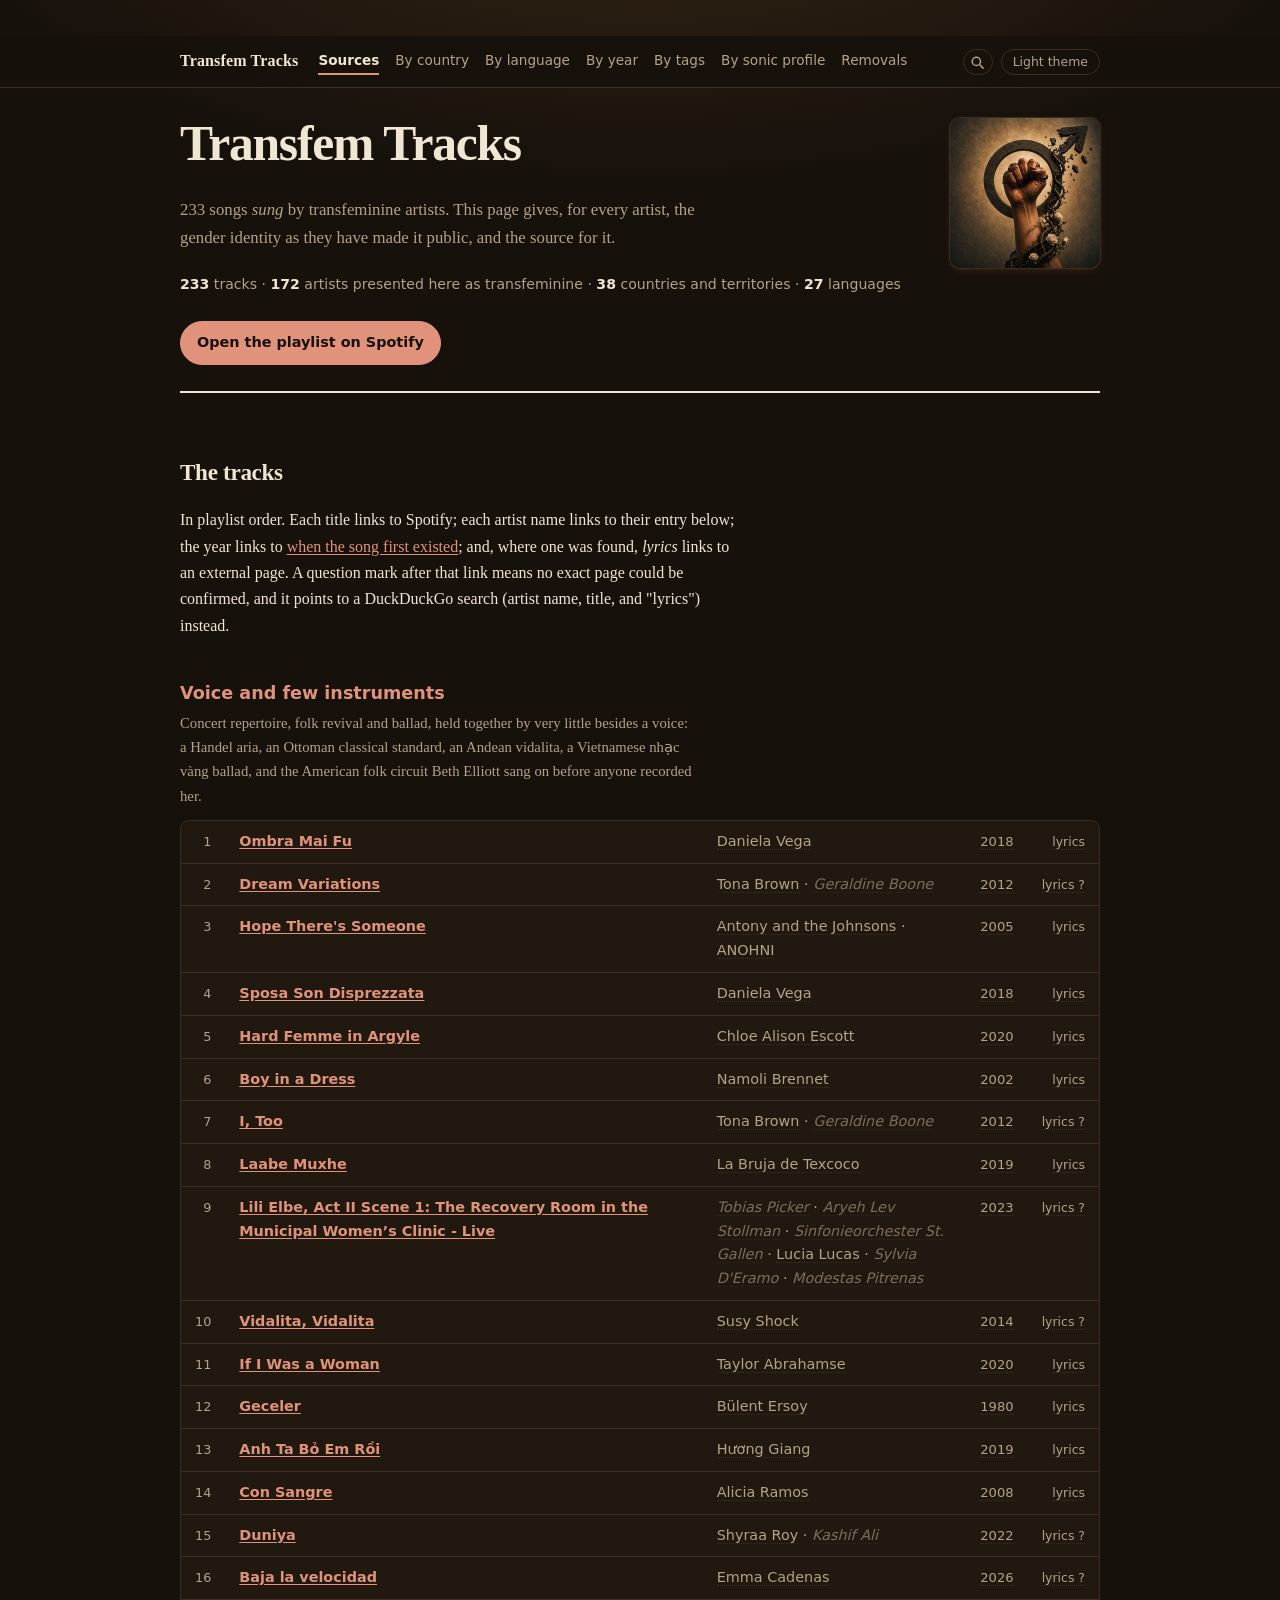
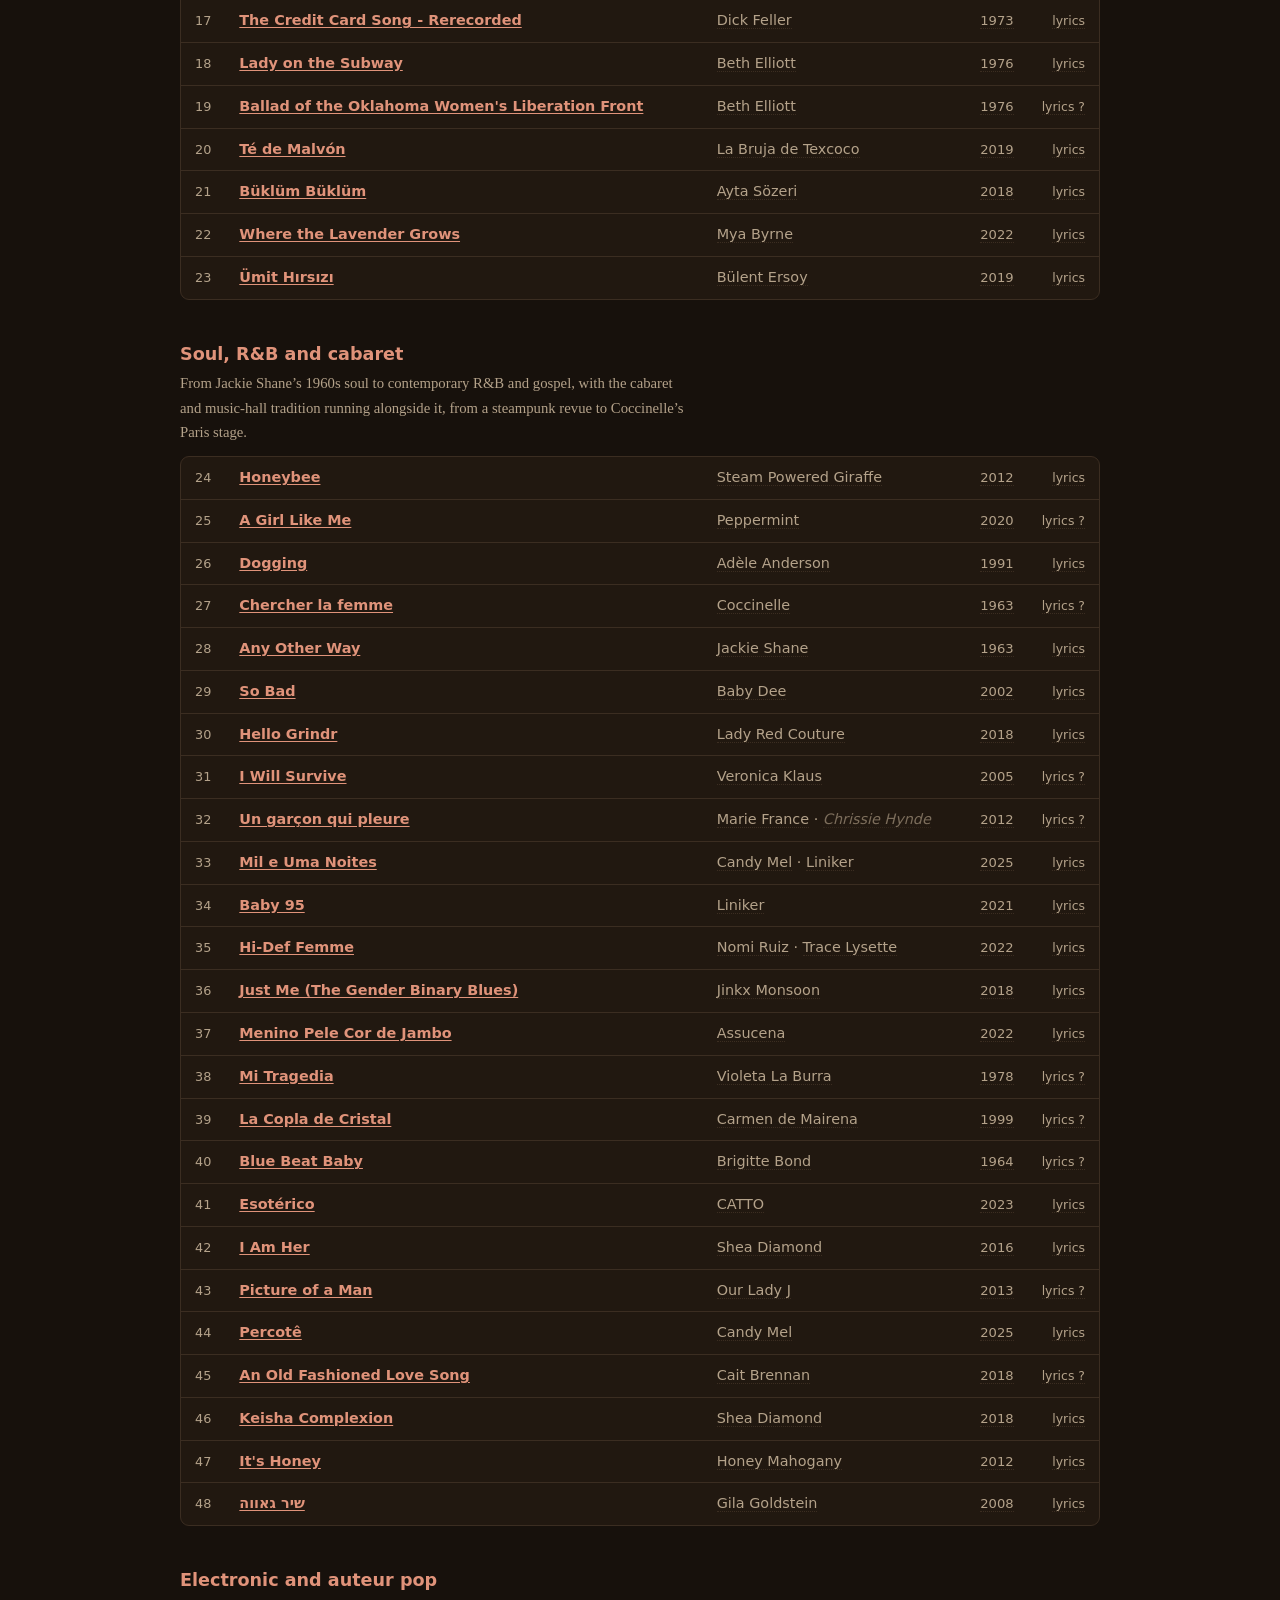
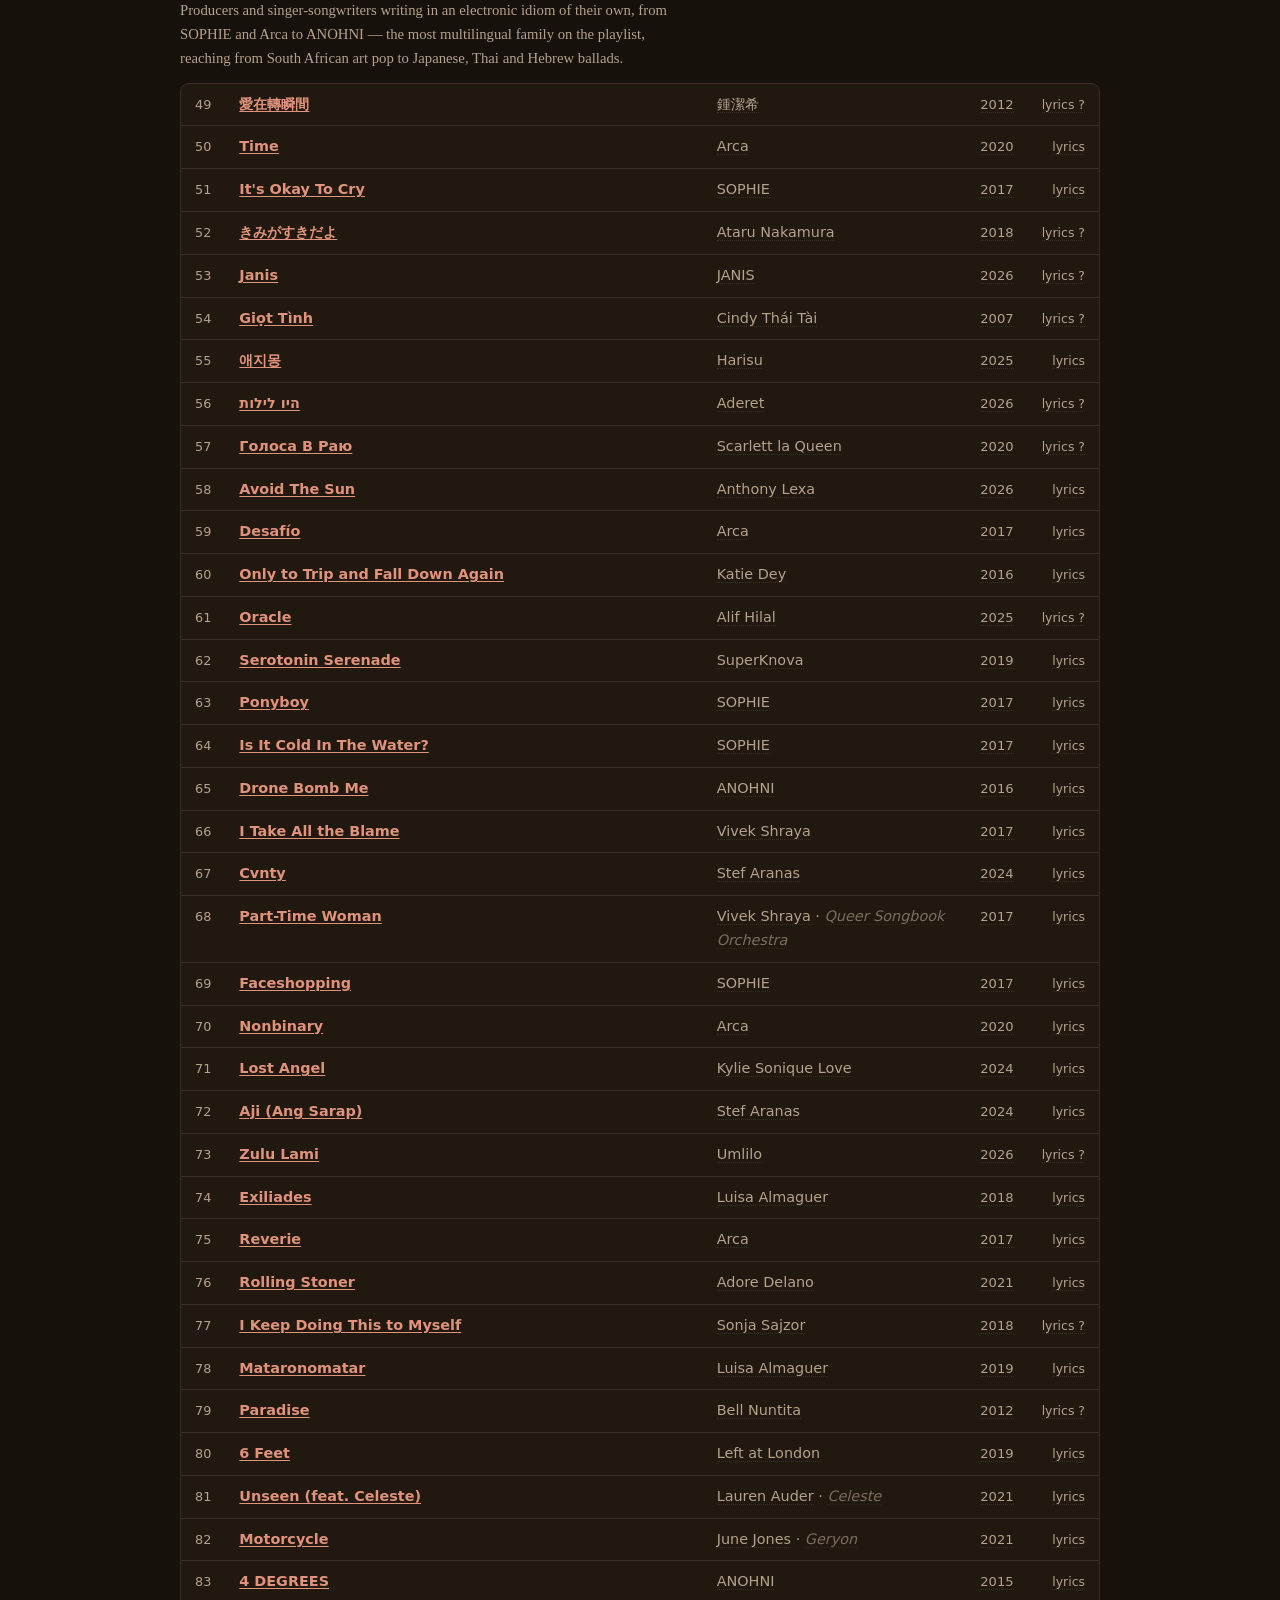
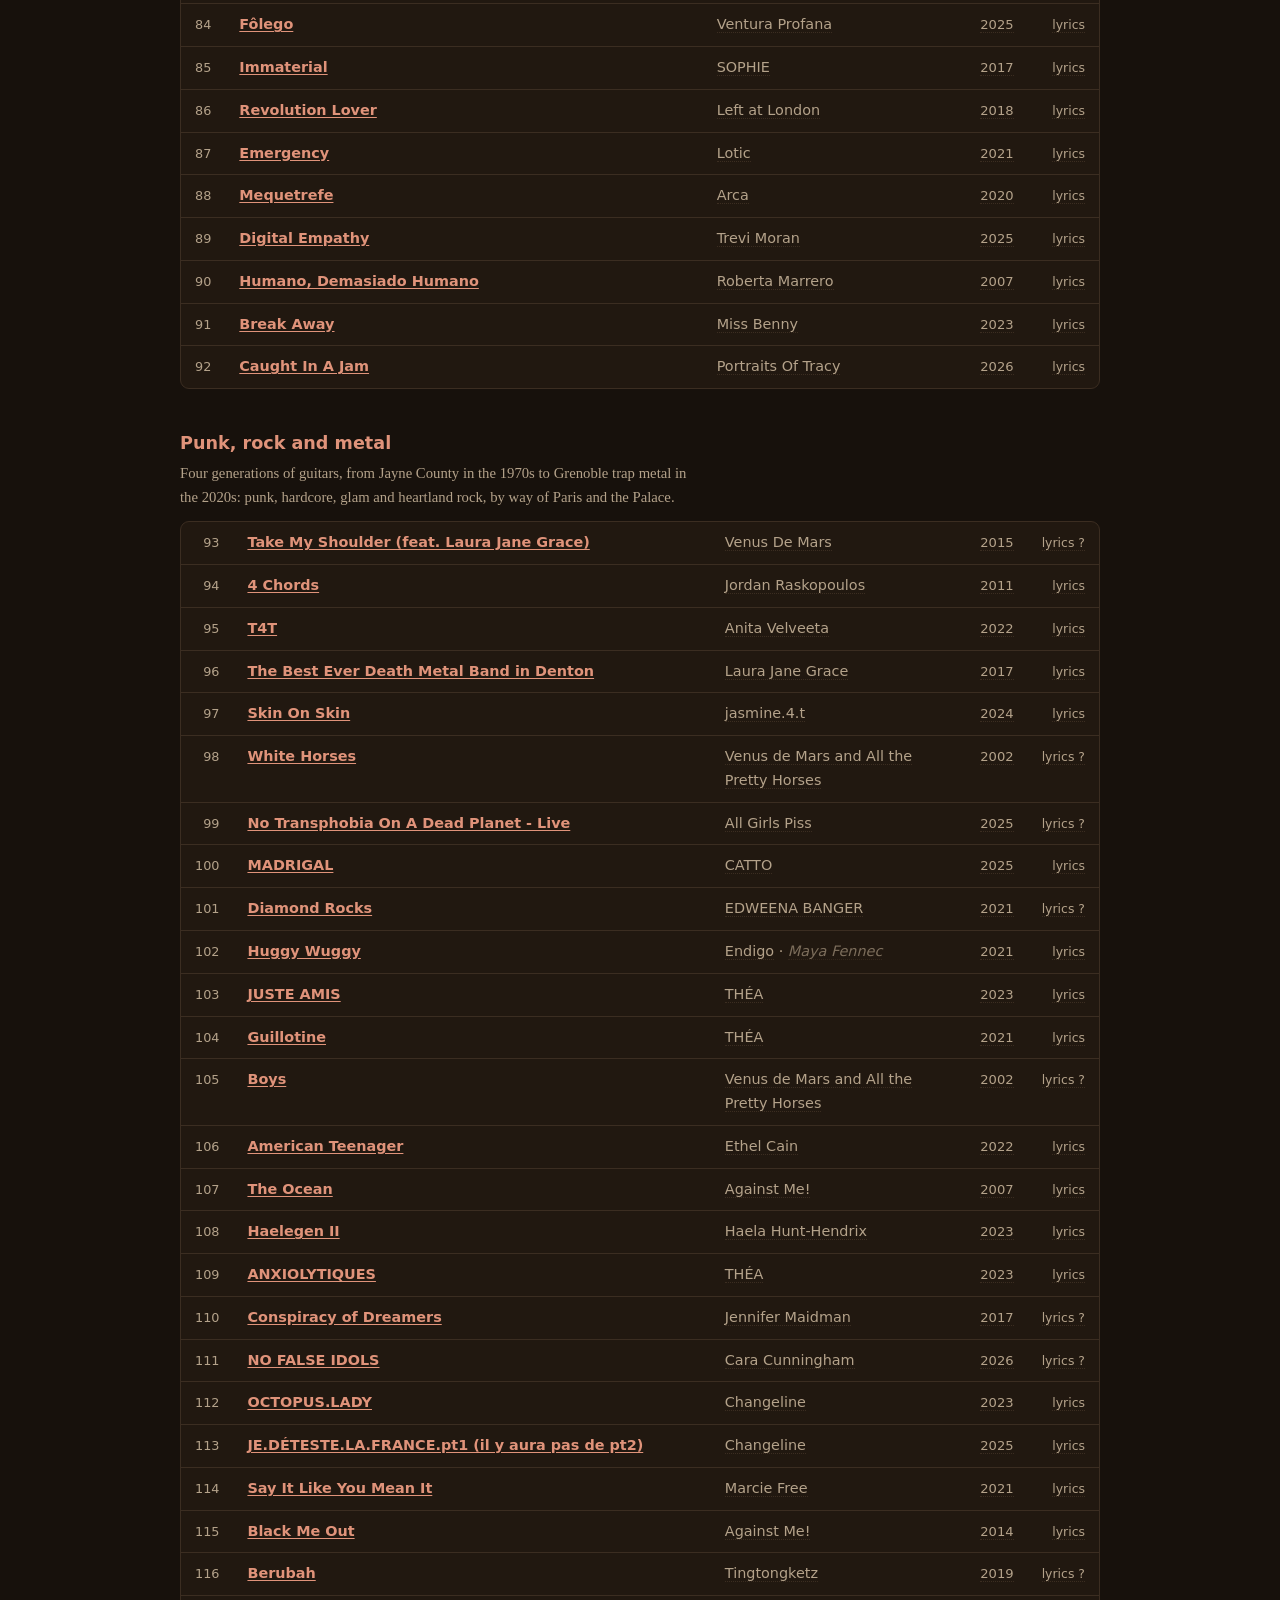
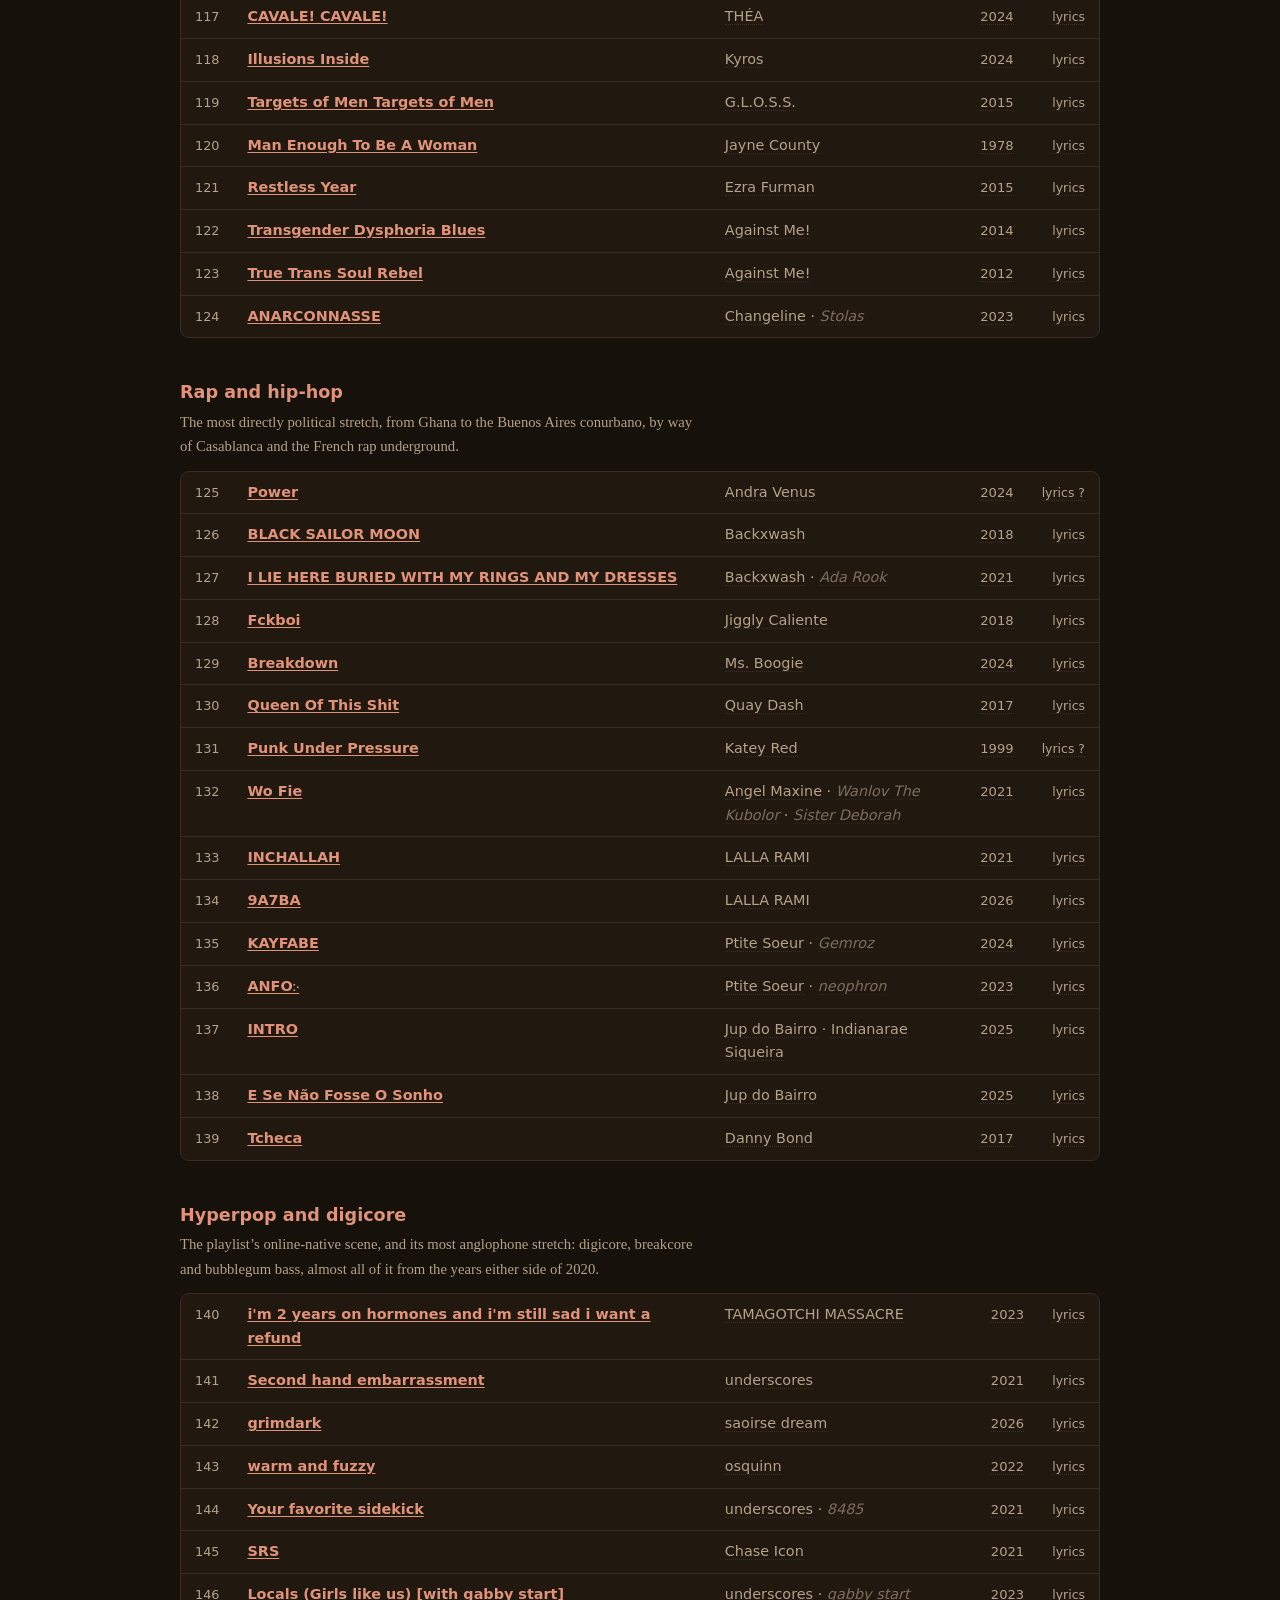
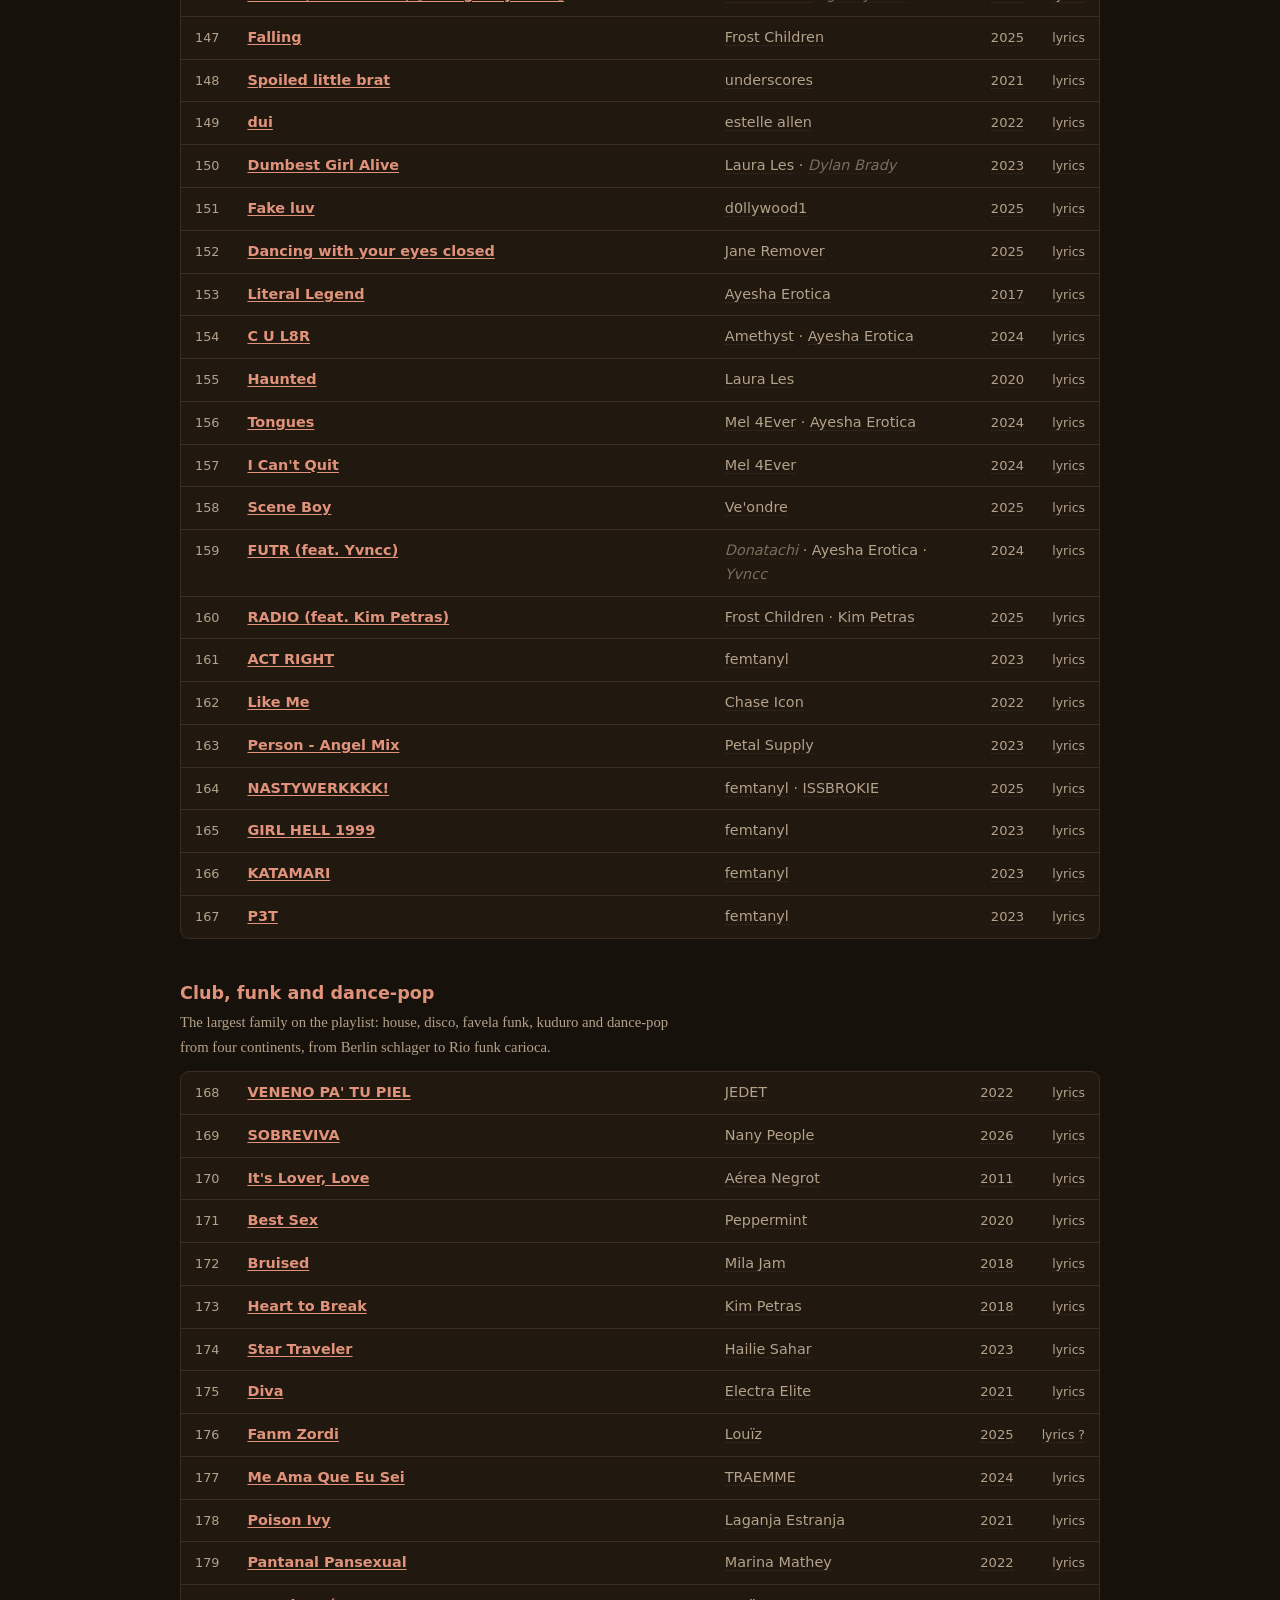
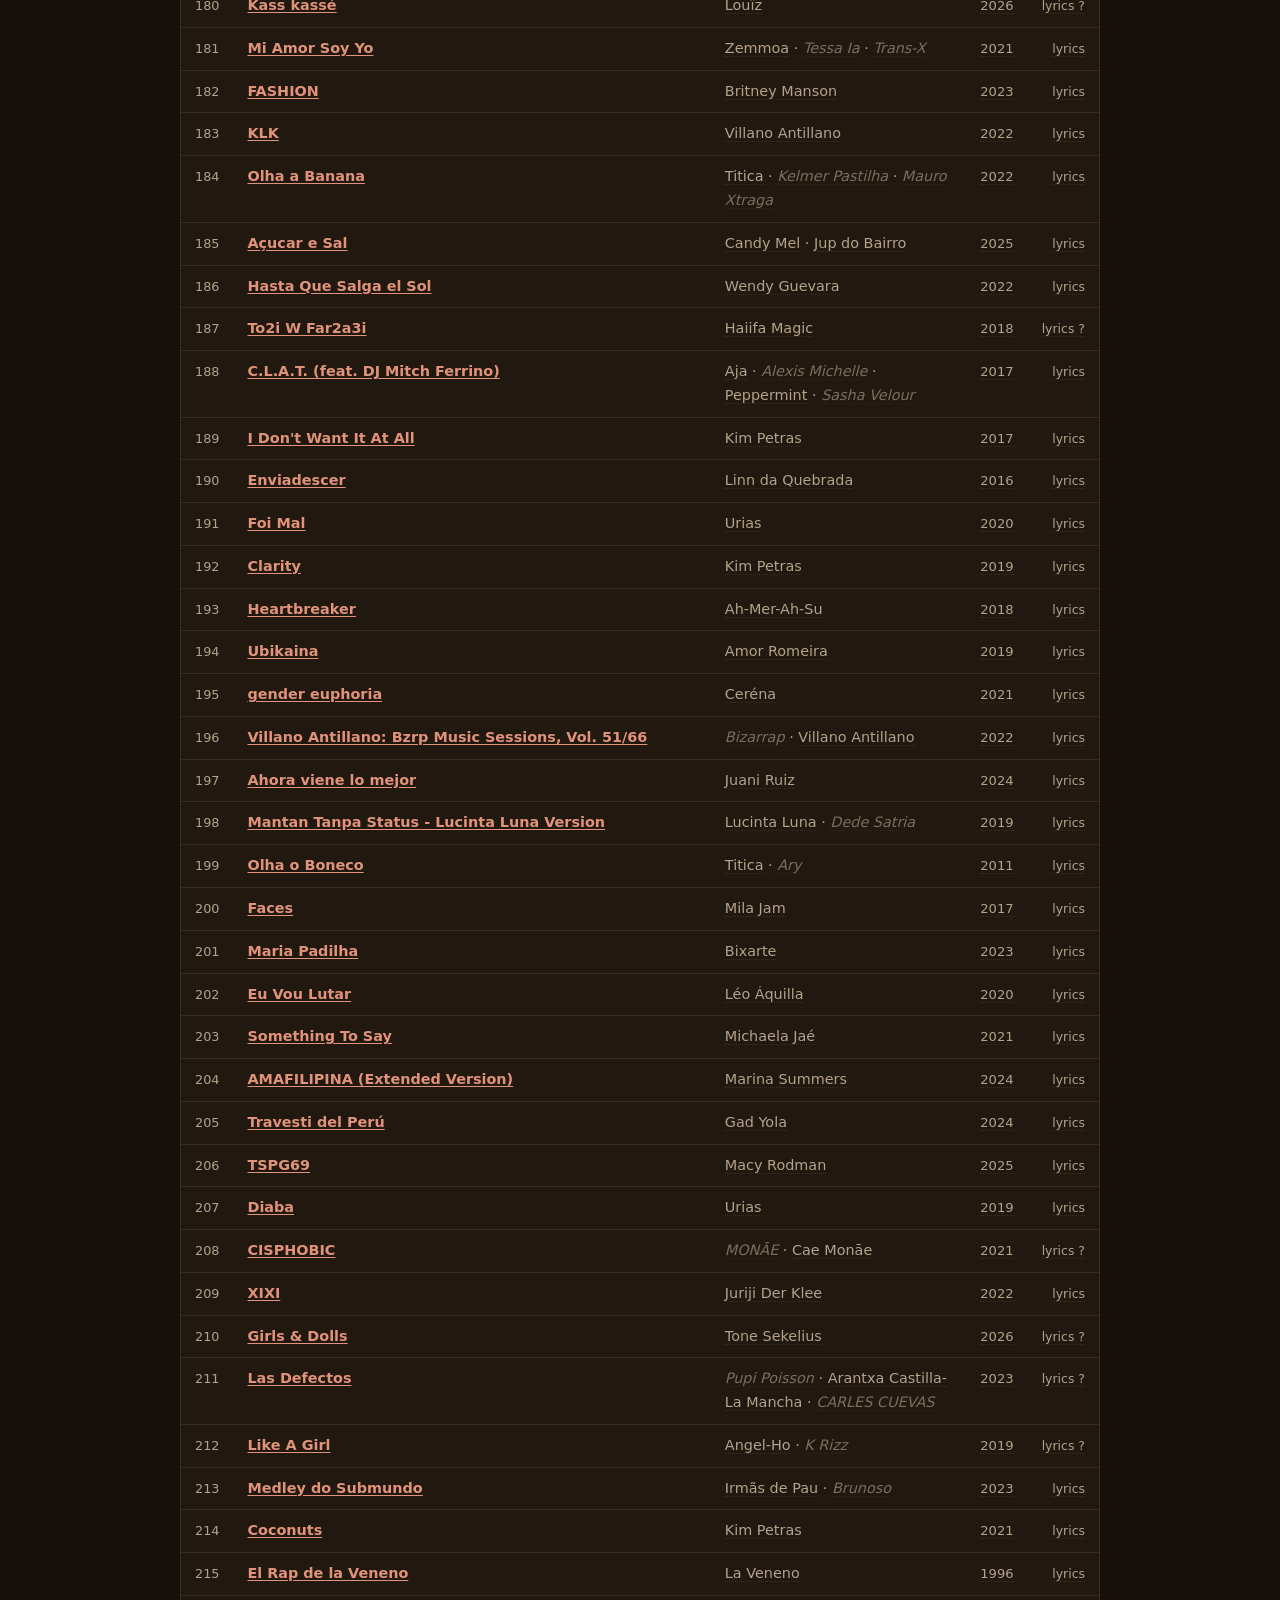
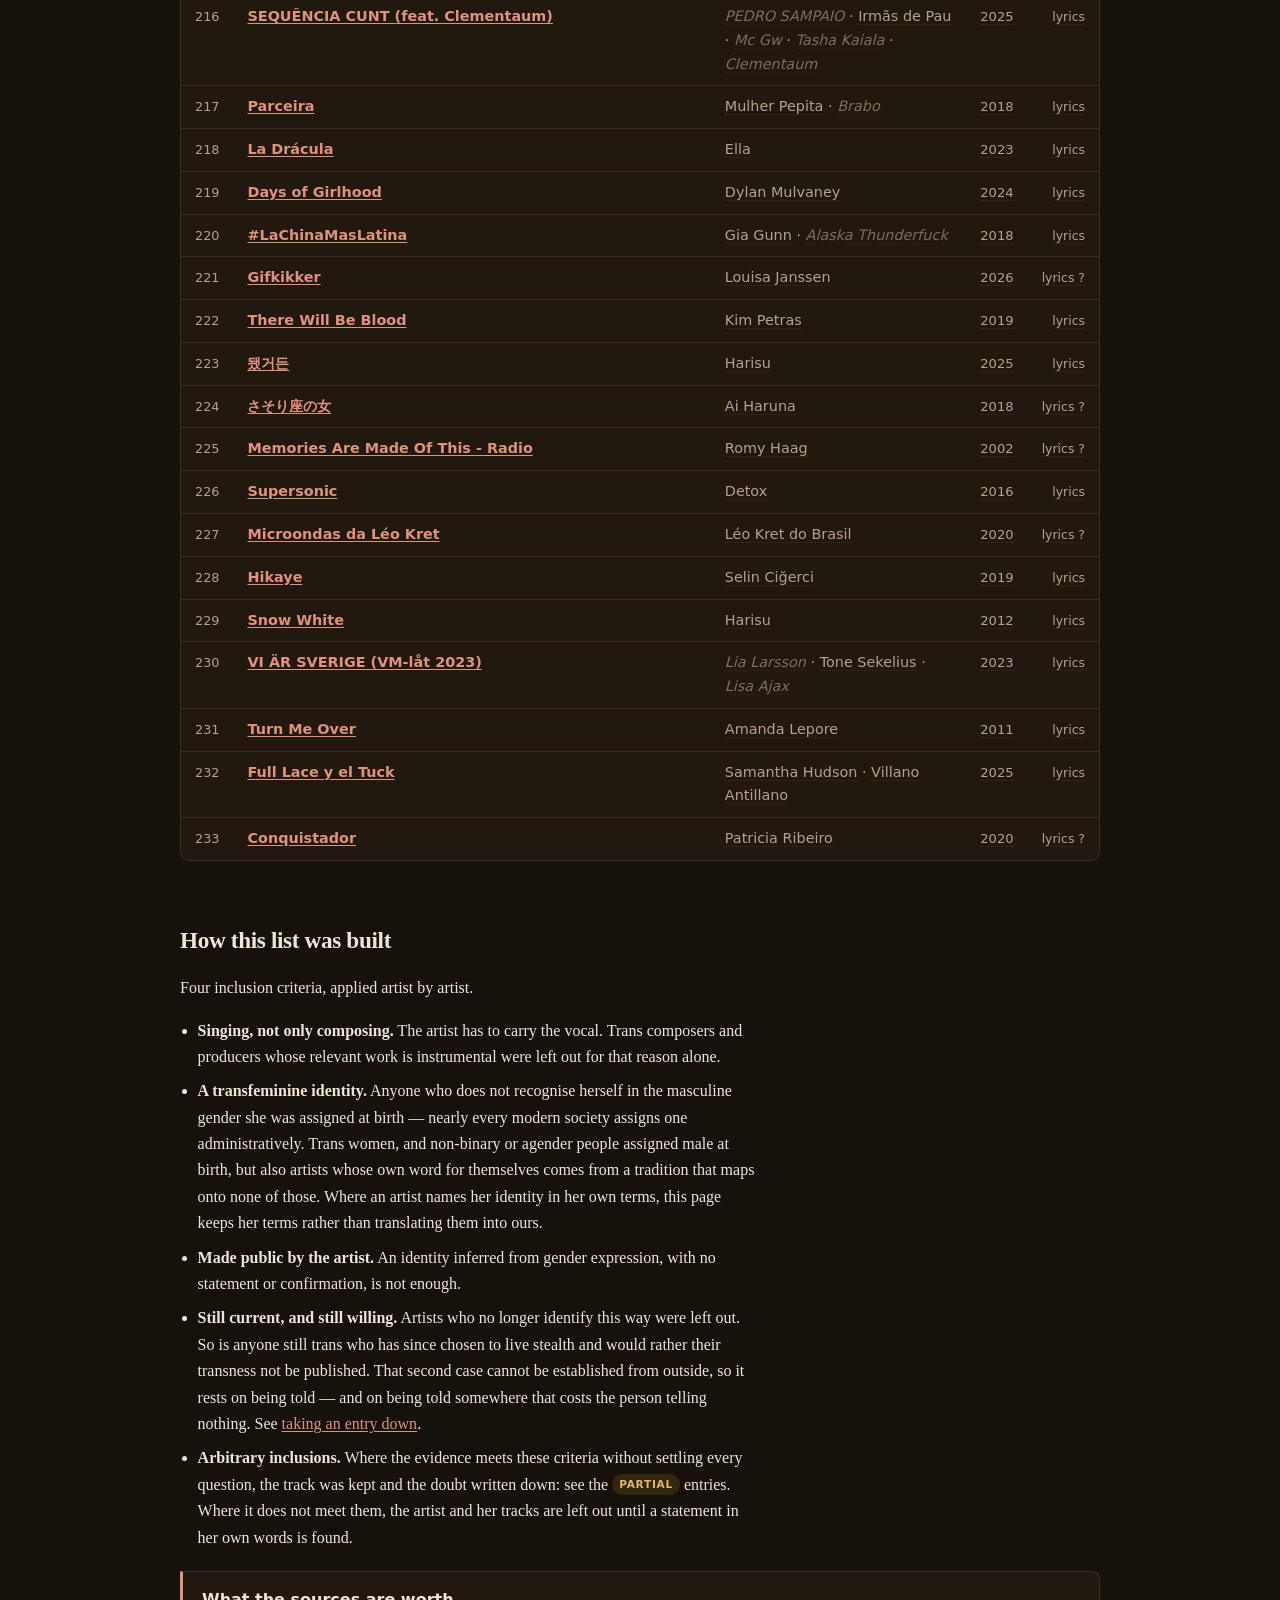
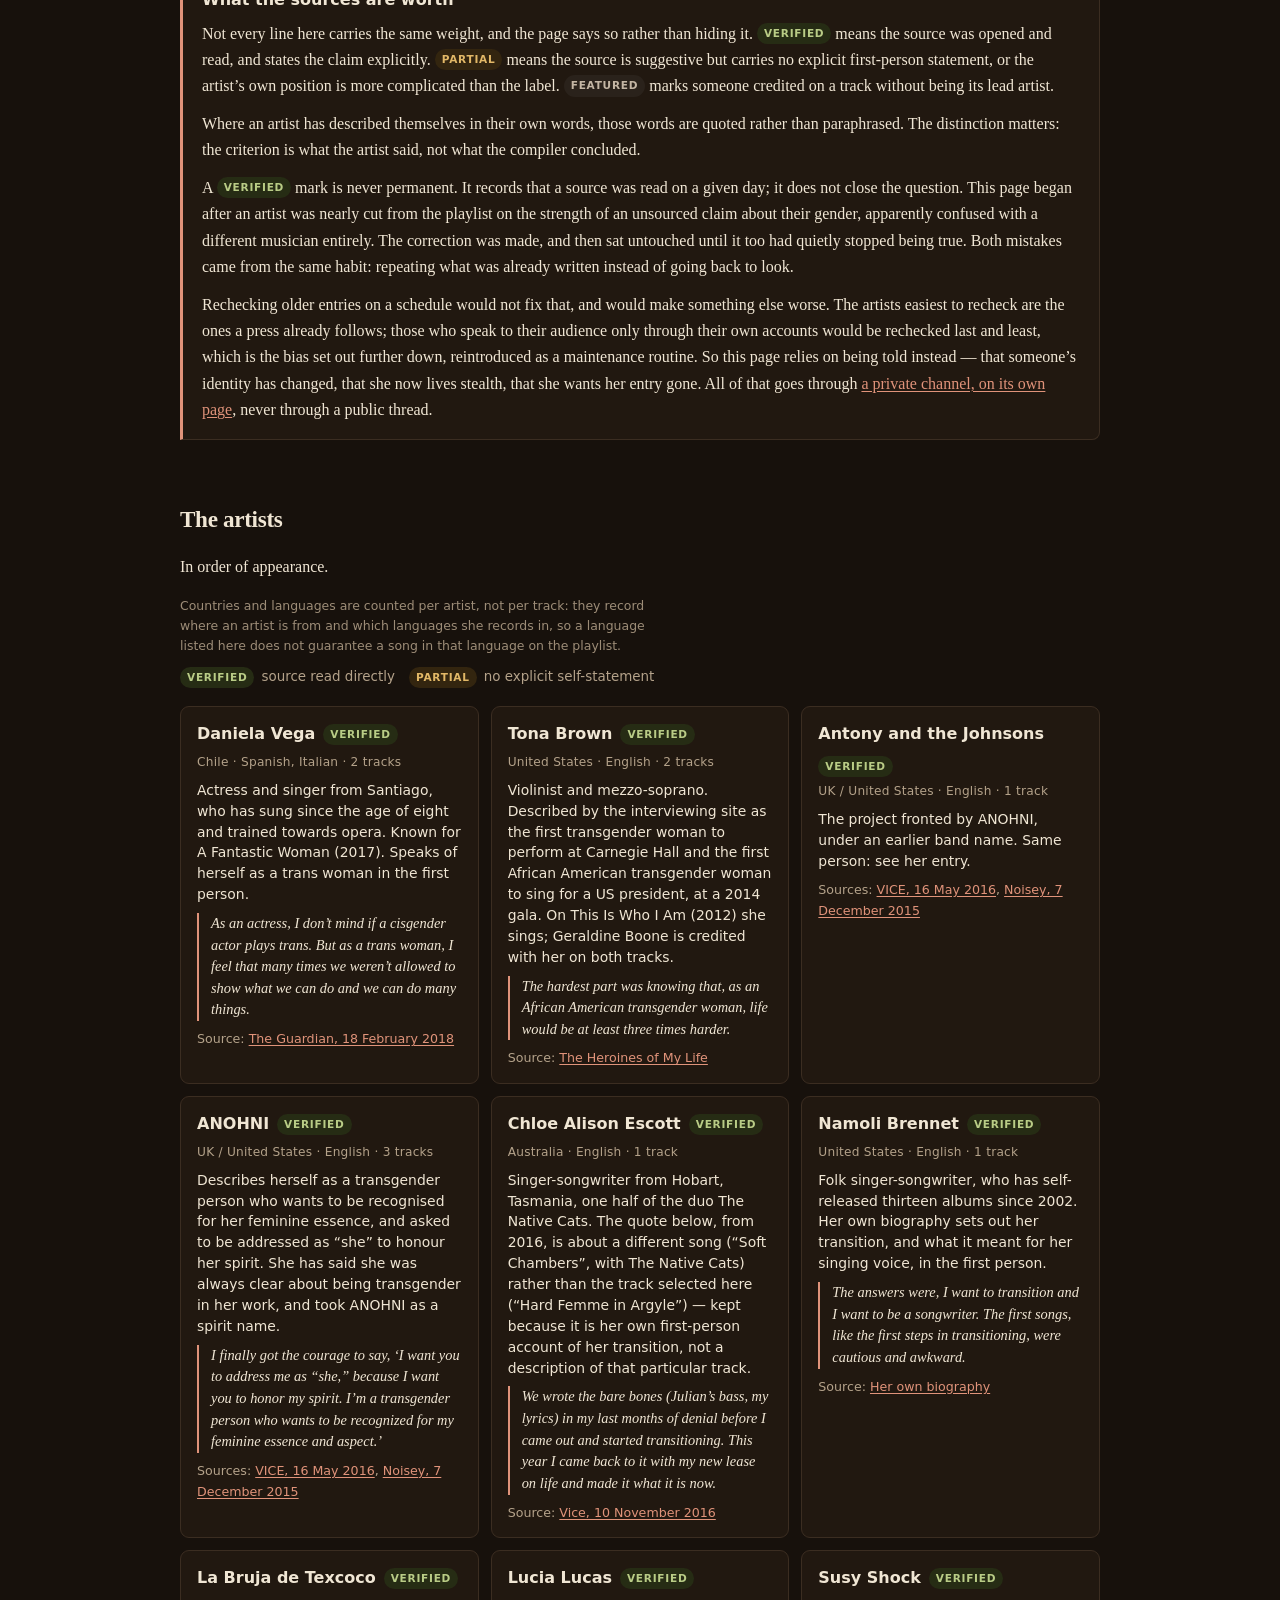
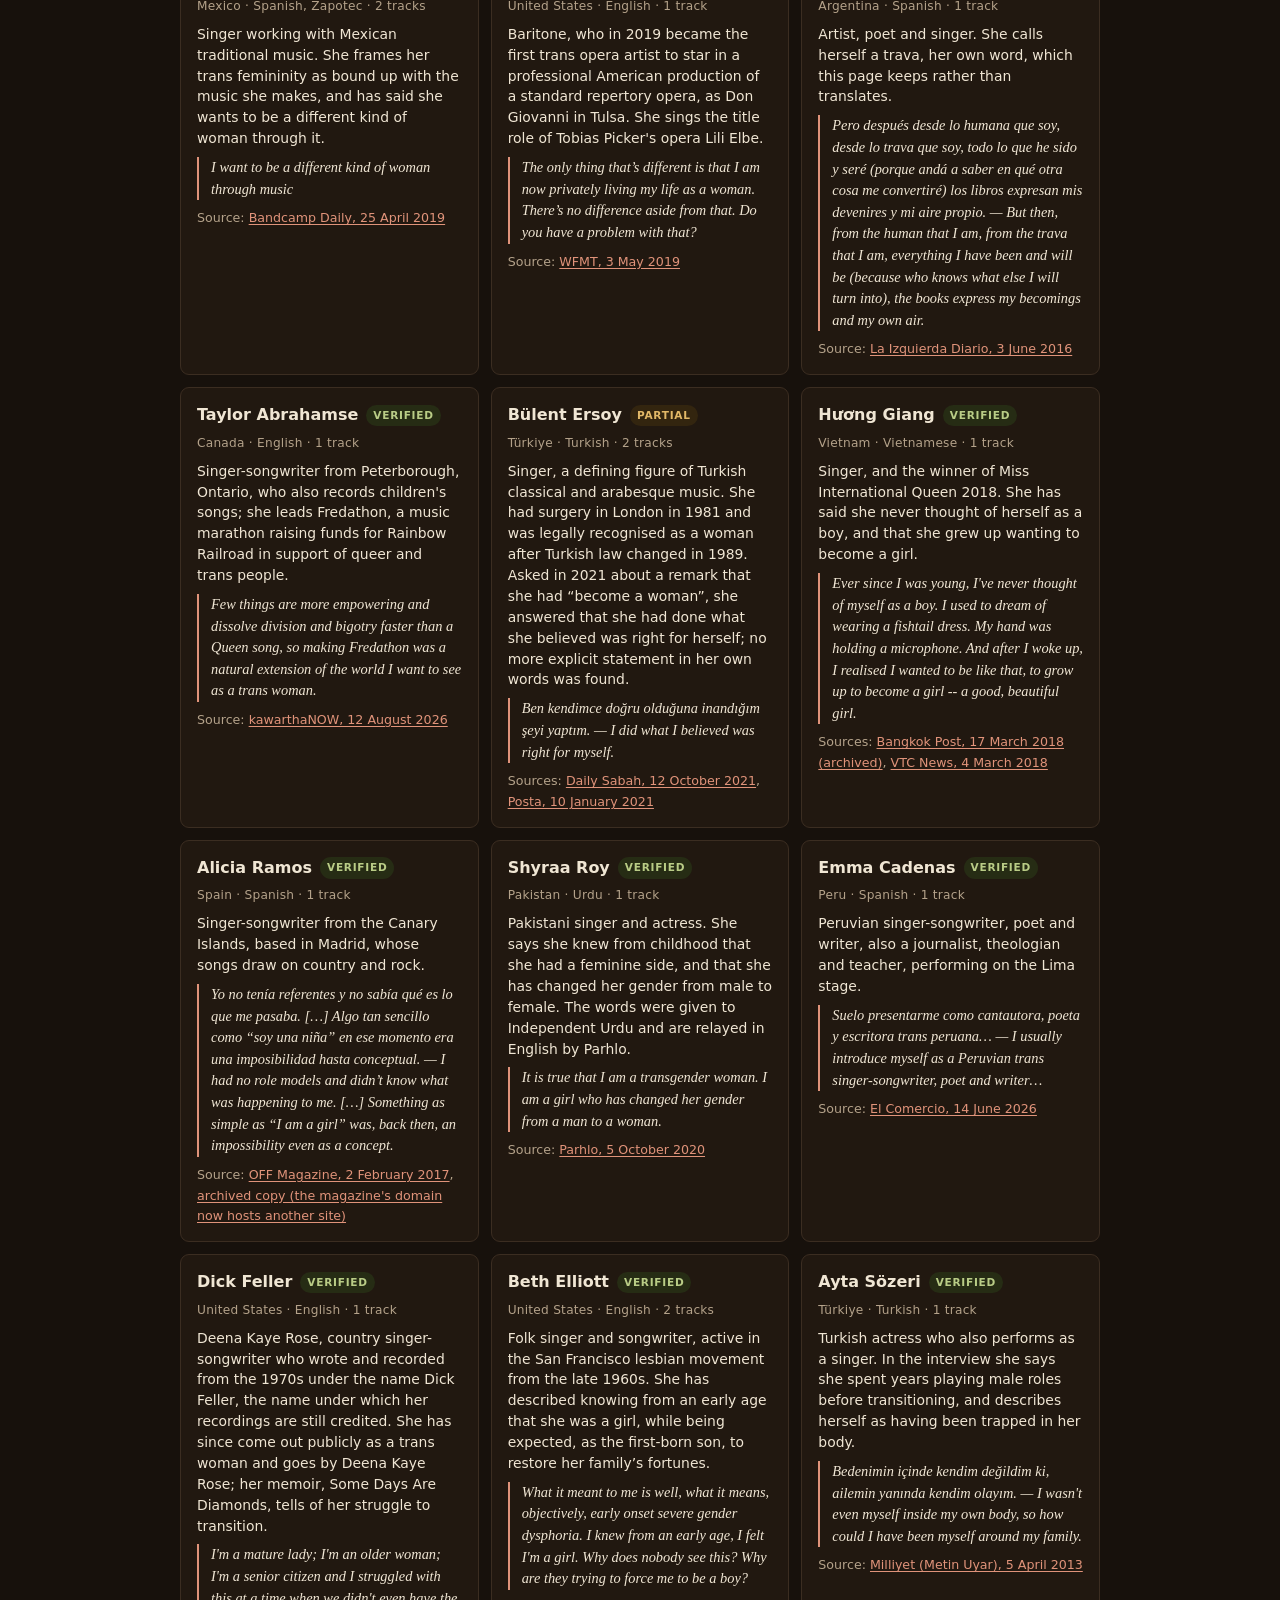
==== commit 31bf9d0a: "Fix status badges overwritten by the source label on multi-source entries Co-Authored-By: Claude Opu" ====
--- a/index.html
+++ b/index.html
@@ -532,17 +532,17 @@
 
 <div class="cards"><article class="card" id="a-daniela-vega"><h4>Daniela Vega<span class="st st-ok">verified</span></h4><p class="meta">Chile &middot; Spanish, Italian &middot; 2 tracks</p><p class="desc">Actress and singer from Santiago, who has sung since the age of eight and trained towards opera. Known for A Fantastic Woman (2017). Speaks of herself as a trans woman in the first person.</p><blockquote>As an actress, I don’t mind if a cisgender actor plays trans. But as a trans woman, I feel that many times we weren’t allowed to show what we can do and we can do many things.</blockquote><p class="src">Source: <a href="https://www.theguardian.com/film/2018/feb/18/daniela-vega-transgender-star-film-industry-a-fantastic-woman-interview" target="_blank" rel="noopener">The Guardian, 18 February 2018</a></p></article>
 <article class="card" id="a-tona-brown"><h4>Tona Brown<span class="st st-ok">verified</span></h4><p class="meta">United States &middot; English &middot; 2 tracks</p><p class="desc">Violinist and mezzo-soprano. Described by the interviewing site as the first transgender woman to perform at Carnegie Hall and the first African American transgender woman to sing for a US president, at a 2014 gala. On This Is Who I Am (2012) she sings; Geraldine Boone is credited with her on both tracks.</p><blockquote>The hardest part was knowing that, as an African American transgender woman, life would be at least three times harder.</blockquote><p class="src">Source: <a href="https://theheroines.blogspot.com/2014/03/interview-with-tona-brown.html" target="_blank" rel="noopener">The Heroines of My Life</a></p></article>
-<article class="card" id="a-antony-and-the-johnsons"><h4>Antony and the Johnsons<span class="st st-ok">Sources</span></h4><p class="meta">UK / United States &middot; English &middot; 1 track</p><p class="desc">The project fronted by ANOHNI, under an earlier band name. Same person: see her entry.</p><p class="src">Sources: <a href="https://www.vice.com/en/article/one-decaf-cappuccino-and-orange-juice-with-anohni-briefs-v23n3/" target="_blank" rel="noopener">VICE, 16 May 2016</a>, <a href="https://www.vice.com/en/article/anohni-interview-2015/" target="_blank" rel="noopener">Noisey, 7 December 2015</a></p></article>
-<article class="card" id="a-anohni"><h4>ANOHNI<span class="st st-ok">Sources</span></h4><p class="meta">UK / United States &middot; English &middot; 3 tracks</p><p class="desc">Describes herself as a transgender person who wants to be recognised for her feminine essence, and asked to be addressed as “she” to honour her spirit. She has said she was always clear about being transgender in her work, and took ANOHNI as a spirit name.</p><blockquote>I finally got the courage to say, ‘I want you to address me as “she,” because I want you to honor my spirit. I’m a transgender person who wants to be recognized for my feminine essence and aspect.’</blockquote><p class="src">Sources: <a href="https://www.vice.com/en/article/one-decaf-cappuccino-and-orange-juice-with-anohni-briefs-v23n3/" target="_blank" rel="noopener">VICE, 16 May 2016</a>, <a href="https://www.vice.com/en/article/anohni-interview-2015/" target="_blank" rel="noopener">Noisey, 7 December 2015</a></p></article>
+<article class="card" id="a-antony-and-the-johnsons"><h4>Antony and the Johnsons<span class="st st-ok">verified</span></h4><p class="meta">UK / United States &middot; English &middot; 1 track</p><p class="desc">The project fronted by ANOHNI, under an earlier band name. Same person: see her entry.</p><p class="src">Sources: <a href="https://www.vice.com/en/article/one-decaf-cappuccino-and-orange-juice-with-anohni-briefs-v23n3/" target="_blank" rel="noopener">VICE, 16 May 2016</a>, <a href="https://www.vice.com/en/article/anohni-interview-2015/" target="_blank" rel="noopener">Noisey, 7 December 2015</a></p></article>
+<article class="card" id="a-anohni"><h4>ANOHNI<span class="st st-ok">verified</span></h4><p class="meta">UK / United States &middot; English &middot; 3 tracks</p><p class="desc">Describes herself as a transgender person who wants to be recognised for her feminine essence, and asked to be addressed as “she” to honour her spirit. She has said she was always clear about being transgender in her work, and took ANOHNI as a spirit name.</p><blockquote>I finally got the courage to say, ‘I want you to address me as “she,” because I want you to honor my spirit. I’m a transgender person who wants to be recognized for my feminine essence and aspect.’</blockquote><p class="src">Sources: <a href="https://www.vice.com/en/article/one-decaf-cappuccino-and-orange-juice-with-anohni-briefs-v23n3/" target="_blank" rel="noopener">VICE, 16 May 2016</a>, <a href="https://www.vice.com/en/article/anohni-interview-2015/" target="_blank" rel="noopener">Noisey, 7 December 2015</a></p></article>
 <article class="card" id="a-chloe-alison-escott"><h4>Chloe Alison Escott<span class="st st-ok">verified</span></h4><p class="meta">Australia &middot; English &middot; 1 track</p><p class="desc">Singer-songwriter from Hobart, Tasmania, one half of the duo The Native Cats. The quote below, from 2016, is about a different song (“Soft Chambers”, with The Native Cats) rather than the track selected here (“Hard Femme in Argyle”) — kept because it is her own first-person account of her transition, not a description of that particular track.</p><blockquote>We wrote the bare bones (Julian’s bass, my lyrics) in my last months of denial before I came out and started transitioning. This year I came back to it with my new lease on life and made it what it is now.</blockquote><p class="src">Source: <a href="https://www.vice.com/en/article/listen-to-a-new-native-cats-song-and-help-support-trans-lifeline" target="_blank" rel="noopener">Vice, 10 November 2016</a></p></article>
 <article class="card" id="a-namoli-brennet"><h4>Namoli Brennet<span class="st st-ok">verified</span></h4><p class="meta">United States &middot; English &middot; 1 track</p><p class="desc">Folk singer-songwriter, who has self-released thirteen albums since 2002. Her own biography sets out her transition, and what it meant for her singing voice, in the first person.</p><blockquote>The answers were, I want to transition and I want to be a songwriter. The first songs, like the first steps in transitioning, were cautious and awkward.</blockquote><p class="src">Source: <a href="https://namolibrennet.com/bio" target="_blank" rel="noopener">Her own biography</a></p></article>
 <article class="card" id="a-la-bruja-de-texcoco"><h4>La Bruja de Texcoco<span class="st st-ok">verified</span></h4><p class="meta">Mexico &middot; Spanish, Zapotec &middot; 2 tracks</p><p class="desc">Singer working with Mexican traditional music. She frames her trans femininity as bound up with the music she makes, and has said she wants to be a different kind of woman through it.</p><blockquote>I want to be a different kind of woman through music</blockquote><p class="src">Source: <a href="https://daily.bandcamp.com/features/la-bruja-de-texcoco-feature" target="_blank" rel="noopener">Bandcamp Daily, 25 April 2019</a></p></article>
 <article class="card" id="a-lucia-lucas"><h4>Lucia Lucas<span class="st st-ok">verified</span></h4><p class="meta">United States &middot; English &middot; 1 track</p><p class="desc">Baritone, who in 2019 became the first trans opera artist to star in a professional American production of a standard repertory opera, as Don Giovanni in Tulsa. She sings the title role of Tobias Picker&#x27;s opera Lili Elbe.</p><blockquote>The only thing that’s different is that I am now privately living my life as a woman. There’s no difference aside from that. Do you have a problem with that?</blockquote><p class="src">Source: <a href="https://www.wfmt.com/2019/05/03/trans-baritone-lucia-lucas-on-making-her-us-debut/" target="_blank" rel="noopener">WFMT, 3 May 2019</a></p></article>
 <article class="card" id="a-susy-shock"><h4>Susy Shock<span class="st st-ok">verified</span></h4><p class="meta">Argentina &middot; Spanish &middot; 1 track</p><p class="desc">Artist, poet and singer. She calls herself a trava, her own word, which this page keeps rather than translates.</p><blockquote>Pero después desde lo humana que soy, desde lo trava que soy, todo lo que he sido y seré (porque andá a saber en qué otra cosa me convertiré) los libros expresan mis devenires y mi aire propio. — But then, from the human that I am, from the trava that I am, everything I have been and will be (because who knows what else I will turn into), the books express my becomings and my own air.</blockquote><p class="src">Source: <a href="https://www.izquierdadiario.es/Susy-Shock-Sin-las-travas-no-hay-Ni-una-menos" target="_blank" rel="noopener">La Izquierda Diario, 3 June 2016</a></p></article>
 <article class="card" id="a-taylor-abrahamse"><h4>Taylor Abrahamse<span class="st st-ok">verified</span></h4><p class="meta">Canada &middot; English &middot; 1 track</p><p class="desc">Singer-songwriter from Peterborough, Ontario, who also records children&#x27;s songs; she leads Fredathon, a music marathon raising funds for Rainbow Railroad in support of queer and trans people.</p><blockquote>Few things are more empowering and dissolve division and bigotry faster than a Queen song, so making Fredathon was a natural extension of the world I want to see as a trans woman.</blockquote><p class="src">Source: <a href="https://kawarthanow.com/2026/08/12/fredathon-will-channel-the-music-of-queen-and-freddie-mercury-into-support-for-queer-and-trans-people/" target="_blank" rel="noopener">kawarthaNOW, 12 August 2026</a></p></article>
-<article class="card" id="a-bulent-ersoy"><h4>Bülent Ersoy<span class="st st-her">Sources</span></h4><p class="meta">Türkiye &middot; Turkish &middot; 2 tracks</p><p class="desc">Singer, a defining figure of Turkish classical and arabesque music. She had surgery in London in 1981 and was legally recognised as a woman after Turkish law changed in 1989. Asked in 2021 about a remark that she had “become a woman”, she answered that she had done what she believed was right for herself; no more explicit statement in her own words was found.</p><blockquote>Ben kendimce doğru olduğuna inandığım şeyi yaptım. — I did what I believed was right for myself.</blockquote><p class="src">Sources: <a href="https://www.dailysabah.com/arts/portrait/bulent-ersoy-turkeys-transgender-diva" target="_blank" rel="noopener">Daily Sabah, 12 October 2021</a>, <a href="https://www.posta.com.tr/magazin/bulent-ersoydan-anlamli-cevap-insanlari-bacak-arasiyla-degerlendirmeyin-2297093" target="_blank" rel="noopener">Posta, 10 January 2021</a></p></article>
-<article class="card" id="a-huong-giang"><h4>Hương Giang<span class="st st-ok">Sources</span></h4><p class="meta">Vietnam &middot; Vietnamese &middot; 1 track</p><p class="desc">Singer, and the winner of Miss International Queen 2018. She has said she never thought of herself as a boy, and that she grew up wanting to become a girl.</p><blockquote>Ever since I was young, I&#x27;ve never thought of myself as a boy. I used to dream of wearing a fishtail dress. My hand was holding a microphone. And after I woke up, I realised I wanted to be like that, to grow up to become a girl -- a good, beautiful girl.</blockquote><p class="src">Sources: <a href="https://web.archive.org/web/20241127055246/https://www.bangkokpost.com/life/social-and-lifestyle/1429867/bringing-home-tolerance" target="_blank" rel="noopener">Bangkok Post, 17 March 2018 (archived)</a>, <a href="https://vtcnews.vn/hanh-trinh-7-nam-tro-ve-la-chinh-minh-cua-huong-giang-idol-ar384319.html" target="_blank" rel="noopener">VTC News, 4 March 2018</a></p></article>
-<article class="card" id="a-alicia-ramos"><h4>Alicia Ramos<span class="st st-ok">Source</span></h4><p class="meta">Spain &middot; Spanish &middot; 1 track</p><p class="desc">Singer-songwriter from the Canary Islands, based in Madrid, whose songs draw on country and rock.</p><blockquote>Yo no tenía referentes y no sabía qué es lo que me pasaba. […] Algo tan sencillo como “soy una niña” en ese momento era una imposibilidad hasta conceptual. — I had no role models and didn’t know what was happening to me. […] Something as simple as “I am a girl” was, back then, an impossibility even as a concept.</blockquote><p class="src">Source: <a href="https://offmagazine.es/2017/02/02/acusticoenoff-alicia-ramos-mas-dificultades-mujer-transexual/" target="_blank" rel="noopener">OFF Magazine, 2 February 2017</a>, <a href="https://web.archive.org/web/20200930091046/https://offmagazine.es/2017/02/02/acusticoenoff-alicia-ramos-mas-dificultades-mujer-transexual/" target="_blank" rel="noopener">archived copy (the magazine&#x27;s domain now hosts another site)</a></p></article>
+<article class="card" id="a-bulent-ersoy"><h4>Bülent Ersoy<span class="st st-her">partial</span></h4><p class="meta">Türkiye &middot; Turkish &middot; 2 tracks</p><p class="desc">Singer, a defining figure of Turkish classical and arabesque music. She had surgery in London in 1981 and was legally recognised as a woman after Turkish law changed in 1989. Asked in 2021 about a remark that she had “become a woman”, she answered that she had done what she believed was right for herself; no more explicit statement in her own words was found.</p><blockquote>Ben kendimce doğru olduğuna inandığım şeyi yaptım. — I did what I believed was right for myself.</blockquote><p class="src">Sources: <a href="https://www.dailysabah.com/arts/portrait/bulent-ersoy-turkeys-transgender-diva" target="_blank" rel="noopener">Daily Sabah, 12 October 2021</a>, <a href="https://www.posta.com.tr/magazin/bulent-ersoydan-anlamli-cevap-insanlari-bacak-arasiyla-degerlendirmeyin-2297093" target="_blank" rel="noopener">Posta, 10 January 2021</a></p></article>
+<article class="card" id="a-huong-giang"><h4>Hương Giang<span class="st st-ok">verified</span></h4><p class="meta">Vietnam &middot; Vietnamese &middot; 1 track</p><p class="desc">Singer, and the winner of Miss International Queen 2018. She has said she never thought of herself as a boy, and that she grew up wanting to become a girl.</p><blockquote>Ever since I was young, I&#x27;ve never thought of myself as a boy. I used to dream of wearing a fishtail dress. My hand was holding a microphone. And after I woke up, I realised I wanted to be like that, to grow up to become a girl -- a good, beautiful girl.</blockquote><p class="src">Sources: <a href="https://web.archive.org/web/20241127055246/https://www.bangkokpost.com/life/social-and-lifestyle/1429867/bringing-home-tolerance" target="_blank" rel="noopener">Bangkok Post, 17 March 2018 (archived)</a>, <a href="https://vtcnews.vn/hanh-trinh-7-nam-tro-ve-la-chinh-minh-cua-huong-giang-idol-ar384319.html" target="_blank" rel="noopener">VTC News, 4 March 2018</a></p></article>
+<article class="card" id="a-alicia-ramos"><h4>Alicia Ramos<span class="st st-ok">verified</span></h4><p class="meta">Spain &middot; Spanish &middot; 1 track</p><p class="desc">Singer-songwriter from the Canary Islands, based in Madrid, whose songs draw on country and rock.</p><blockquote>Yo no tenía referentes y no sabía qué es lo que me pasaba. […] Algo tan sencillo como “soy una niña” en ese momento era una imposibilidad hasta conceptual. — I had no role models and didn’t know what was happening to me. […] Something as simple as “I am a girl” was, back then, an impossibility even as a concept.</blockquote><p class="src">Source: <a href="https://offmagazine.es/2017/02/02/acusticoenoff-alicia-ramos-mas-dificultades-mujer-transexual/" target="_blank" rel="noopener">OFF Magazine, 2 February 2017</a>, <a href="https://web.archive.org/web/20200930091046/https://offmagazine.es/2017/02/02/acusticoenoff-alicia-ramos-mas-dificultades-mujer-transexual/" target="_blank" rel="noopener">archived copy (the magazine&#x27;s domain now hosts another site)</a></p></article>
 <article class="card" id="a-shyraa-roy"><h4>Shyraa Roy<span class="st st-ok">verified</span></h4><p class="meta">Pakistan &middot; Urdu &middot; 1 track</p><p class="desc">Pakistani singer and actress. She says she knew from childhood that she had a feminine side, and that she has changed her gender from male to female. The words were given to Independent Urdu and are relayed in English by Parhlo.</p><blockquote>It is true that I am a transgender woman. I am a girl who has changed her gender from a man to a woman.</blockquote><p class="src">Source: <a href="https://www.parhlo.com/transgender-singer-shyraa-roy/" target="_blank" rel="noopener">Parhlo, 5 October 2020</a></p></article>
 <article class="card" id="a-emma-cadenas"><h4>Emma Cadenas<span class="st st-ok">verified</span></h4><p class="meta">Peru &middot; Spanish &middot; 1 track</p><p class="desc">Peruvian singer-songwriter, poet and writer, also a journalist, theologian and teacher, performing on the Lima stage.</p><blockquote>Suelo presentarme como cantautora, poeta y escritora trans peruana… — I usually introduce myself as a Peruvian trans singer-songwriter, poet and writer…</blockquote><p class="src">Source: <a href="https://elcomercio.pe/luces/si-algo-politico-hago-es-existir-emma-cadenas-retoma-la-escena-limena-con-un-proyecto-que-cruza-la-musica-y-la-literatura-lgtbqi-noticia/" target="_blank" rel="noopener">El Comercio, 14 June 2026</a></p></article>
 <article class="card" id="a-dick-feller"><h4>Dick Feller<span class="st st-ok">verified</span></h4><p class="meta">United States &middot; English &middot; 1 track</p><p class="desc">Deena Kaye Rose, country singer-songwriter who wrote and recorded from the 1970s under the name Dick Feller, the name under which her recordings are still credited. She has since come out publicly as a trans woman and goes by Deena Kaye Rose; her memoir, Some Days Are Diamonds, tells of her struggle to transition.</p><blockquote>I&#x27;m a mature lady; I&#x27;m an older woman; I&#x27;m a senior citizen and I struggled with this at a time when we didn&#x27;t even have the word.</blockquote><p class="src">Source: <a href="https://www.huffpost.com/entry/deena-kaye-rose-talks-tra_b_9902330" target="_blank" rel="noopener">HuffPost, 12 May 2016</a></p></article>
@@ -550,7 +550,7 @@
 <article class="card" id="a-ayta-sozeri"><h4>Ayta Sözeri<span class="st st-ok">verified</span></h4><p class="meta">Türkiye &middot; Turkish &middot; 1 track</p><p class="desc">Turkish actress who also performs as a singer. In the interview she says she spent years playing male roles before transitioning, and describes herself as having been trapped in her body.</p><blockquote>Bedenimin içinde kendim değildim ki, ailemin yanında kendim olayım. — I wasn&#x27;t even myself inside my own body, so how could I have been myself around my family.</blockquote><p class="src">Source: <a href="https://www.milliyet.com.tr/yazarlar/metin-uyar/bedenime-hapsolmustum-1689922" target="_blank" rel="noopener">Milliyet (Metin Uyar), 5 April 2013</a></p></article>
 <article class="card" id="a-mya-byrne"><h4>Mya Byrne<span class="st st-ok">verified</span></h4><p class="meta">United States &middot; English &middot; 1 track</p><p class="desc">Americana and roots singer-songwriter from Brooklyn, who describes herself as a Jewish queer trans woman.</p><blockquote>As a songwriter and a Jewish queer trans woman, I’ve found myself consistently drawn to the concept of “Mitzrayim,”</blockquote><p class="src">Source: <a href="https://atwoodmagazine.com/pride2306-mya-byrne-pride-month-essay-our-promised-land/" target="_blank" rel="noopener">Atwood Magazine, essay by Mya Byrne, 22 June 2023</a></p></article>
 <article class="card" id="a-steam-powered-giraffe"><h4>Steam Powered Giraffe<span class="st st-ok">verified</span></h4><p class="meta">United States &middot; English &middot; 1 track</p><p class="desc">Steampunk band from San Diego. Isabella “Bunny” Bennett, who plays the robot Rabbit, has spoken of her transition and of how seeing other trans people online let her finally come out. She carries part of the vocal on this track, alongside other members.</p><blockquote>It made it easier, seeing other trans people out and about on the internet, doing, like, video blogs saying, ‘Hey, I’m out here, this is what I did,’ and eventually I think it just kind of cracked through my egg and I was able to hatch, finally.</blockquote><p class="src">Source: <a href="https://www.sandiegoreader.com/news/2022/sep/01/blurt-steam-powered-giraffes-rabbit-transition/" target="_blank" rel="noopener">San Diego Reader, 1 September 2022</a></p></article>
-<article class="card" id="a-peppermint"><h4>Peppermint<span class="st st-ok">Sources</span></h4><p class="meta">United States &middot; English &middot; 3 tracks</p><p class="desc">Singer and performer. She has said that her drag always led her back to the realisation that she is a trans woman, and her music deals explicitly with trans experience.</p><blockquote>But I kind of evolved to realize that all the drag things that I wanted to do, it always led back to the realization that I&#x27;m a trans woman.</blockquote><p class="src">Sources: <a href="https://www.advocate.com/television/2017/4/28/drag-races-peppermint-comes-out-transgender" target="_blank" rel="noopener">The Advocate, 28 April 2017</a>, <a href="https://www.metroweekly.com/2020/10/peppermint-centers-the-trans-experience-in-new-ep-a-girl-like-me/" target="_blank" rel="noopener">Metro Weekly, 12 October 2020</a></p></article>
+<article class="card" id="a-peppermint"><h4>Peppermint<span class="st st-ok">verified</span></h4><p class="meta">United States &middot; English &middot; 3 tracks</p><p class="desc">Singer and performer. She has said that her drag always led her back to the realisation that she is a trans woman, and her music deals explicitly with trans experience.</p><blockquote>But I kind of evolved to realize that all the drag things that I wanted to do, it always led back to the realization that I&#x27;m a trans woman.</blockquote><p class="src">Sources: <a href="https://www.advocate.com/television/2017/4/28/drag-races-peppermint-comes-out-transgender" target="_blank" rel="noopener">The Advocate, 28 April 2017</a>, <a href="https://www.metroweekly.com/2020/10/peppermint-centers-the-trans-experience-in-new-ep-a-girl-like-me/" target="_blank" rel="noopener">Metro Weekly, 12 October 2020</a></p></article>
 <article class="card" id="a-adele-anderson"><h4>Adèle Anderson<span class="st st-ok">verified</span></h4><p class="meta">UK &middot; English &middot; 1 track</p><p class="desc">Singer, actress and lyricist, one third of the cabaret trio Fascinating Aïda, which she joined in 1984.</p><blockquote>But I don’t think my being transgender (although transsexual is the term I prefer) is the most interesting thing that’s happened in my life.</blockquote><p class="src">Source: <a href="https://theheroines.blogspot.com/2014/01/interview-with-adele-anderson.html" target="_blank" rel="noopener">The Heroines of My Life</a></p></article>
 <article class="card" id="a-coccinelle"><h4>Coccinelle<span class="st st-ok">verified</span></h4><p class="meta">France &middot; French &middot; 1 track</p><p class="desc">Cabaret singer and showgirl, and one of the first women operated on by Georges Burou in Casablanca, in the late 1950s. In her memoirs she called the operation a “rectification”.</p><blockquote>mais quel baume sur les plaies à vif que de se savoir enfin libérée de cet encombrant morceau de chair avec lequel on n&#x27;aurait jamais dû naître! — But what a balm on raw wounds, to know oneself freed at last of that cumbersome piece of flesh one should never have been born with!</blockquote><p class="src">Source: <a href="https://www.slate.fr/story/266050/coccinelle-jacqueline-dufresnoy-robert-badinter-mariage-trans-eglise" target="_blank" rel="noopener">Slate.fr, 6 March 2024, quoting her memoirs</a></p></article>
 <article class="card" id="a-jackie-shane"><h4>Jackie Shane<span class="st st-ok">verified</span></h4><p class="meta">United States / Canada &middot; English &middot; 1 track</p><p class="desc">Soul singer from Nashville who made her career in Toronto in the 1960s. She described herself as a woman born in this body, not as a cisgender woman; she is not known to have used the word “trans” for herself, and this page does not put it in her mouth. She is listed among transfeminine artists in that sense, with her own word for herself kept as she said it.</p><blockquote>That&#x27;s what it is. I was born a woman in this body. That&#x27;s how it&#x27;s always been. I&#x27;m not putting on an act. I could not be anyone else if I tried. It would be the most ridiculous thing in the world for me to try to be a male.</blockquote><p class="src">Source: <a href="https://numerogroup.com/blogs/stories/jackie-shane-baby-do-what-you-want" target="_blank" rel="noopener">Numero Group, Baby, Do What You Want, 13 October 2015</a></p></article>
@@ -562,7 +562,7 @@
 <article class="card" id="a-liniker"><h4>Liniker<span class="st st-ok">verified</span></h4><p class="meta">Brazil &middot; Portuguese &middot; 2 tracks</p><p class="desc">Singer and songwriter. She calls herself a Black woman and a travesti, in her own words; this page keeps the word travesti as she uses it.</p><blockquote>Sou uma mulher negra, eu sou travesti. — I am a Black woman, I am a travesti.</blockquote><p class="src">Source: <a href="https://www.cartacapital.com.br/diversidade/liniker-201csou-dona-do-meu-corpo-e-das-coisas-que-escolho-para-mim201d/" target="_blank" rel="noopener">CartaCapital, 29 July 2018</a></p></article>
 <article class="card" id="a-nomi-ruiz"><h4>Nomi Ruiz<span class="st st-ok">verified</span></h4><p class="meta">United States &middot; English &middot; 1 track</p><p class="desc">Writer, singer, songwriter and producer. Trans woman; writes about her own transition and gender-confirmation surgery in the first person.</p><blockquote>Early in my transition, I was fed pessimistic anecdotes by other trans women, and ended up carrying these perspectives with me throughout my trans adolescence.</blockquote><p class="src">Source: <a href="https://www.advocate.com/commentary/2019/4/14/joy-sex-after-gender-confirmation-surgery" target="_blank" rel="noopener">The Advocate, 14 April 2019</a></p></article>
 <article class="card" id="a-trace-lysette"><h4>Trace Lysette<span class="st st-ok">verified</span></h4><p class="meta">United States &middot; English &middot; 1 track</p><p class="desc">Actress and singer, who also raps; featured on “Hi-Def Femme” with Nomi Ruiz. She speaks of her own transition in the first person, and of having chosen a binary transfeminine path.</p><blockquote>I was at a crossroads, and I made the choice to just have more of a binary transfem experience.</blockquote><p class="src">Source: <a href="https://english.elpais.com/culture/2022-11-24/trace-lysette-if-a-terf-went-to-lunch-with-a-woman-like-me-they-would-be-enlightened-and-maybe-even-ashamed.html" target="_blank" rel="noopener">El País (English), 24 November 2022</a></p></article>
-<article class="card" id="a-jinkx-monsoon"><h4>Jinkx Monsoon<span class="st st-ok">Sources</span></h4><p class="meta">United States &middot; English &middot; 1 track</p><p class="desc">Singer and performer, who identifies as trans-femme and speaks of her own trans identity and gender journey.</p><blockquote>In my own trans identity and my own gender journey, I’m constantly self-manifesting and constantly finding ways to be more myself</blockquote><p class="src">Sources: <a href="https://wwd.com/pop-culture/new-fashion-releases/jinkx-monsoon-perfume-hera-release-info-1236221768/" target="_blank" rel="noopener">WWD, 27 February 2024</a>, <a href="https://www.queerty.com/hey-qween-jinx-monsoon-talks-new-album-gender-fluidity-drag-race-20170425" target="_blank" rel="noopener">Queerty, 25 April 2017</a></p></article>
+<article class="card" id="a-jinkx-monsoon"><h4>Jinkx Monsoon<span class="st st-ok">verified</span></h4><p class="meta">United States &middot; English &middot; 1 track</p><p class="desc">Singer and performer, who identifies as trans-femme and speaks of her own trans identity and gender journey.</p><blockquote>In my own trans identity and my own gender journey, I’m constantly self-manifesting and constantly finding ways to be more myself</blockquote><p class="src">Sources: <a href="https://wwd.com/pop-culture/new-fashion-releases/jinkx-monsoon-perfume-hera-release-info-1236221768/" target="_blank" rel="noopener">WWD, 27 February 2024</a>, <a href="https://www.queerty.com/hey-qween-jinx-monsoon-talks-new-album-gender-fluidity-drag-race-20170425" target="_blank" rel="noopener">Queerty, 25 April 2017</a></p></article>
 <article class="card" id="a-assucena"><h4>Assucena<span class="st st-ok">verified</span></h4><p class="meta">Brazil &middot; Portuguese &middot; 1 track</p><p class="desc">Singer and actress from Bahia. Her first solo album, Lusco-Fusco, came out in October 2023; she says it was by listening to Gal Costa that she came to understand herself as trans.</p><blockquote>Foi por meio dela que eu me tornei uma mulher trans. Foi ela que me deu coragem para ser quem eu sou — It was through music that I became a trans woman. It was music that gave me the courage to be who I am</blockquote><p class="src">Source: <a href="https://www.em.com.br/app/noticia/diversidade/2023/10/05/noticia-diversidade,1571972/pessoas-trans-ainda-estao-na-fase-do-grito-diz-assucena-ao-lancar-disco.shtml" target="_blank" rel="noopener">Estado de Minas / Folhapress, 5 October 2023</a></p></article>
 <article class="card" id="a-violeta-la-burra"><h4>Violeta La Burra<span class="st st-her">partial</span></h4><p class="meta">Spain &middot; Spanish &middot; 1 track</p><p class="desc">Copla, flamenco and cabaret performer from Herrera, Seville, a pioneer of the Spanish travesti stage from the late 1970s, in Barcelona and Paris. Died in January 2020. Marked partial: no first-person statement of a female or trans identity was found; in her later years she described herself, in the words reported by El Salto, as neither travesti nor drag queen, only as an artist.</p><blockquote>soy artista — I am an artist</blockquote><p class="src">Source: <a href="https://www.elsaltodiario.com/obituario/violeta-burra-pedro-moreno-fallece-travesti" target="_blank" rel="noopener">El Salto, 30 January 2020</a></p></article>
 <article class="card" id="a-carmen-de-mairena"><h4>Carmen de Mairena<span class="st st-her">partial</span></h4><p class="meta">Spain &middot; Spanish &middot; 1 track</p><p class="desc">Cupletista from Barcelona, performing from 1956, who lived publicly as a woman from the 1970s until her death in 2020. Described as trans by the press; no first-person statement of her gender identity was located.</p><p class="src">Source: <a href="https://www.elespanol.com/corazon/television/20200323/carmen-mairena-cupletista-transexual-llego-frikismo-television/476952611_0.html" target="_blank" rel="noopener">El Español</a></p></article>
@@ -576,7 +576,7 @@
 <article class="card" id="a-"><h4>鍾潔希<span class="st st-her">partial</span></h4><p class="meta">Malaysia &middot; Mandarin &middot; 1 track</p><p class="desc">Jessie Chung. Singer, songwriter and actress from Kuching, releasing albums since 1998. Described as transgender by the press since 2005; in a 2005 interview she speaks of her own situation, but no first-person statement of her gender identity was located.</p><p class="src">Source: <a href="https://www.malaysiakini.com/news/43100" target="_blank" rel="noopener">Malaysiakini</a></p></article>
 <article class="card" id="a-arca"><h4>Arca<span class="st st-ok">verified</span></h4><p class="meta">Venezuela &middot; Spanish, English &middot; 5 tracks</p><p class="desc">Venezuelan producer and singer. She identifies as a trans woman and sees her gender identity as non-binary, and has gradually shifted to she/her pronouns.</p><blockquote>I identify as a transwoman, and I see my gender identity as nonbinary.</blockquote><p class="src">Source: <a href="https://www.papermag.com/arca-transformation" target="_blank" rel="noopener">PAPER Magazine, 7 April 2020</a></p></article>
 <article class="card" id="a-sophie"><h4>SOPHIE<span class="st st-ok">verified</span></h4><p class="meta">Scotland, UK &middot; English &middot; 5 tracks</p><p class="desc">Producer and singer, who died in 2021. The single and video “It’s Okay to Cry” (2017), in which she appears and sings herself, introduced her for the first time as a trans pop star.</p><blockquote>For me, transness is taking control to bring your body more in line with your soul and spirit so the two aren&#x27;t fighting against each other and struggling to survive.</blockquote><p class="src">Source: <a href="https://www.papermag.com/sophie-pride" target="_blank" rel="noopener">PAPER Magazine, 18 June 2018</a></p></article>
-<article class="card" id="a-ataru-nakamura"><h4>Ataru Nakamura<span class="st st-ok">Sources</span></h4><p class="meta">Japan &middot; Japanese &middot; 1 track</p><p class="desc">Singer-songwriter from Tokyo, working in both rock and enka. She has said that the public disclosure of her gender history, at her debut in 2006, was pressed on her by the people promoting her rather than chosen, and that she now looks back on the attention it brought with gratitude as well as pain.</p><blockquote>注目していただけたのは、今となっては本当にありがたいこと。でも当時は『苦しい』という気持ちの方が大きくて。 — The attention I received, I am truly grateful for it now. But at the time, the feeling of pain was greater.</blockquote><p class="src">Sources: <a href="https://encount.press/archives/1002517" target="_blank" rel="noopener">ENCOUNT, 18 June 2026</a>, <a href="https://gendai.media/articles/-/84549" target="_blank" rel="noopener">FRaU, 28 June 2021</a></p><p class="src">To ask for this entry to be taken down, use the <a href="takedown.html">private channel</a>: a request from her, or from someone writing for her, is enough.</p></article>
+<article class="card" id="a-ataru-nakamura"><h4>Ataru Nakamura<span class="st st-ok">verified</span></h4><p class="meta">Japan &middot; Japanese &middot; 1 track</p><p class="desc">Singer-songwriter from Tokyo, working in both rock and enka. She has said that the public disclosure of her gender history, at her debut in 2006, was pressed on her by the people promoting her rather than chosen, and that she now looks back on the attention it brought with gratitude as well as pain.</p><blockquote>注目していただけたのは、今となっては本当にありがたいこと。でも当時は『苦しい』という気持ちの方が大きくて。 — The attention I received, I am truly grateful for it now. But at the time, the feeling of pain was greater.</blockquote><p class="src">Sources: <a href="https://encount.press/archives/1002517" target="_blank" rel="noopener">ENCOUNT, 18 June 2026</a>, <a href="https://gendai.media/articles/-/84549" target="_blank" rel="noopener">FRaU, 28 June 2021</a></p><p class="src">To ask for this entry to be taken down, use the <a href="takedown.html">private channel</a>: a request from her, or from someone writing for her, is enough.</p></article>
 <article class="card" id="a-janis"><h4>JANIS<span class="st st-ok">verified</span></h4><p class="meta">France &middot; English &middot; 1 track</p><p class="desc">Janis Sahraoui, French singer-songwriter who first released music under the alter ego Sliimy, and co-author with Tal Madesta of the book Révéler mes visages (2024). Has released music as JANIS since 2026.</p><blockquote>Même si je n’avais pas d’histoires qui parlaient de qui j’étais, ça ne m’a jamais empêchée d’être une femme trans. — Even though I had no stories that spoke of who I was, it never stopped me from being a trans woman.</blockquote><p class="src">Source: <a href="https://www.nylon.fr/lifestyle/janis-sahraoui-reveler-visages-temoignage-resilience-liberte/" target="_blank" rel="noopener">Nylon France, 21 June 2024</a></p></article>
 <article class="card" id="a-cindy-th-i-tai"><h4>Cindy Thái Tài<span class="st st-ok">verified</span></h4><p class="meta">Vietnam &middot; Vietnamese &middot; 1 track</p><p class="desc">Singer, described by VnExpress as Vietnam&#x27;s first singer to have changed sex, whose singing career formally began with her first album in October 2006. In the same interview she is careful to separate gender from sexuality: “Tôi chuyển đổi giới tính chứ không đồng tính” — I changed my gender, I am not gay.</p><blockquote>Tôi từng là đàn ông và bây giờ là một phụ nữ trong cả thể xác lẫn tâm hồn. — I was once a man and now I am a woman, in body as in soul.</blockquote><p class="src">Source: <a href="https://vnexpress.net/cindy-thai-tai-toi-doi-gioi-tinh-chu-khong-dong-tinh-1892073.html" target="_blank" rel="noopener">VnExpress, 17 March 2007</a></p></article>
 <article class="card" id="a-harisu"><h4>Harisu<span class="st st-ok">verified</span></h4><p class="meta">South Korea &middot; Korean &middot; 3 tracks</p><p class="desc">Singer and actor, one of South Korea’s first openly transgender entertainers. She has spoken of entering the industry in 1991 while still legally male, and of having surgery because she wanted to live as a woman.</p><blockquote>I underwent gender reassignment surgery because I wanted to live as a woman, and I thought I had achieved everything by doing so. But that was just the starting point of my life. In society’s eyes, I was still just a transgender person.</blockquote><p class="src">Source: <a href="https://www.koreatimes.co.kr/entertainment/others/20250911/trans-star-harisu-opens-up-about-sexual-harassment-and-outing-threats-in-korean-entertainment" target="_blank" rel="noopener">The Korea Times (Xportsnews), 11 September 2025, translated from Korean</a></p></article>
@@ -584,21 +584,21 @@
 <article class="card" id="a-scarlett-la-queen"><h4>Scarlett la Queen<span class="st st-ok">verified</span></h4><p class="meta">Russia / United States &middot; Russian &middot; 1 track</p><p class="desc">Singer from Nalchik, a pop star in Russia under an earlier stage name, who moved to New York. Came out publicly in January 2020 in an open letter published on her birthday. Speaks of her identity with the female gender as present since she was about three.</p><blockquote>Моя идентичность к женскому полу была во мне, насколько я помню, лет с трех. — My identification with the female gender has been in me, as far as I remember, since I was about three.</blockquote><p class="src">Source: <a href="https://korrespondent.net/lifestyle/4197530-ot-transhendernoi-pevytsy-skarlett-otkazalas-semia" target="_blank" rel="noopener">Korrespondent.net, quoting her social-media post</a></p></article>
 <article class="card" id="a-anthony-lexa"><h4>Anthony Lexa<span class="st st-ok">verified</span></h4><p class="meta">UK &middot; English &middot; 1 track</p><p class="desc">Actress (Sex Education) and artist, who speaks of her own experience of growing up trans.</p><blockquote>As trans people, we spend a lot of our young lives trying to prove who we are […]</blockquote><p class="src">Source: <a href="https://www.bigissue.com/news/social-justice/anthony-lexa-trans-secret-santa-christmas/" target="_blank" rel="noopener">The Big Issue, 13 December 2023</a></p></article>
 <article class="card" id="a-katie-dey"><h4>Katie Dey<span class="st st-ok">verified</span></h4><p class="meta">Australia &middot; English &middot; 1 track</p><p class="desc">Melbourne-based bedroom pop musician and producer, who uses electronic vocal manipulation and speaks of the dysphoria tied to her own voice.</p><blockquote>When I started out making music under the name ‘Katie Dey’, I was freaked out by the idea of people clocking me by my voice or using my identity against me if they found out I was trans</blockquote><p class="src">Source: <a href="https://i-d.co/article/how-trans-singers-adapt-to-their-changing-voices/" target="_blank" rel="noopener">i-D</a></p></article>
-<article class="card" id="a-alif-hilal"><h4>Alif Hilal<span class="st st-ok">Sources</span></h4><p class="meta">United States / Germany &middot; 1 track</p><p class="desc">Vocalist, composer and producer raised in Hollidaysburg, Pennsylvania, and based in Berlin, who built her work from her own layered voice. She recorded as Lyra Pramuk until June 2026, when she took the name Alif Hilal after her conversion to Islam.</p><blockquote>When I first started transitioning and asserting an identity, I wanted to place myself and have an identity as a queer person and as a trans woman.</blockquote><p class="src">Sources: <a href="https://pitchfork.com/features/rising/lyra-pramuk-fountain-interview/" target="_blank" rel="noopener">Pitchfork, 23 June 2020</a>, <a href="https://ra.co/news/85389" target="_blank" rel="noopener">Resident Advisor, 10 June 2026</a></p></article>
+<article class="card" id="a-alif-hilal"><h4>Alif Hilal<span class="st st-ok">verified</span></h4><p class="meta">United States / Germany &middot; 1 track</p><p class="desc">Vocalist, composer and producer raised in Hollidaysburg, Pennsylvania, and based in Berlin, who built her work from her own layered voice. She recorded as Lyra Pramuk until June 2026, when she took the name Alif Hilal after her conversion to Islam.</p><blockquote>When I first started transitioning and asserting an identity, I wanted to place myself and have an identity as a queer person and as a trans woman.</blockquote><p class="src">Sources: <a href="https://pitchfork.com/features/rising/lyra-pramuk-fountain-interview/" target="_blank" rel="noopener">Pitchfork, 23 June 2020</a>, <a href="https://ra.co/news/85389" target="_blank" rel="noopener">Resident Advisor, 10 June 2026</a></p></article>
 <article class="card" id="a-superknova"><h4>SuperKnova<span class="st st-ok">verified</span></h4><p class="meta">United States &middot; English &middot; 1 track</p><p class="desc">Ellie Kim. Musician and producer from Chicago, who speaks of growing up as a trans Asian American and of coming out as trans.</p><blockquote>Something I realized when I was growing up and especially when I was coming out as trans [is that] I already was living a life so outside of people&#x27;s &#x27;normal,&#x27;</blockquote><p class="src">Source: <a href="https://www.qwearfashion.com/home/superknova-on-embracing-herself-as-a-queer-trans-asian-musician" target="_blank" rel="noopener">Qwear, 27 January 2022</a></p></article>
 <article class="card" id="a-vivek-shraya"><h4>Vivek Shraya<span class="st st-ok">verified</span></h4><p class="meta">Canada &middot; English &middot; 2 tracks</p><p class="desc">Musician, writer and artist. She describes herself as trans and femme, and has spoken of being assigned male at birth and of reclaiming her femininity through “she” and “her”.</p><blockquote>I feel like I was robbed of my femininity and using “she” and “her” is a way to reclaim this.</blockquote><p class="src">Source: <a href="https://www.autostraddle.com/girl-its-your-time-trans-artist-vivek-shraya-on-finding-freedom-and-wholeness-336300/" target="_blank" rel="noopener">Autostraddle, 19 May 2016</a></p></article>
 <article class="card" id="a-stef-aranas"><h4>Stef Aranas<span class="st st-her">partial</span></h4><p class="meta">Philippines &middot; English, Filipino &middot; 2 tracks</p><p class="desc">Pop singer from Manila, presented by the press as a trans Pinay pop star and the first transgender artist signed to the independent label Offshore Music. No statement in her own words about her gender identity was found and read.</p><blockquote>It’s really all about empowering queer people, especially femmes, in all shapes and forms.</blockquote><p class="src">Source: <a href="https://thebeat.asia/manila/vibe/artists/the-beat-manilas-up-and-coming-artist-trans-pinay-pop-star-stef-aranas" target="_blank" rel="noopener">The Beat Asia, 23 August 2024</a></p></article>
-<article class="card" id="a-kylie-sonique-love"><h4>Kylie Sonique Love<span class="st st-ok">Source</span></h4><p class="meta">United States &middot; English &middot; 1 track</p><p class="desc">Singer and drag performer from RuPaul&#x27;s Drag Race.</p><blockquote>I was born with male anatomy, but I’ve always considered myself a girl.</blockquote><p class="src">Source: <a href="https://albanyherald.com/news/kylie-sonique-love-transitioning-into-woman-she-was-born-to-be/" target="_blank" rel="noopener">Albany Herald, 17 December 2014</a>, <a href="https://web.archive.org/web/20250228131958/https://albanyherald.com/news/kylie-sonique-love-transitioning-into-woman-she-was-born-to-be/" target="_blank" rel="noopener">archived copy (the live page sits behind a bot check)</a></p></article>
+<article class="card" id="a-kylie-sonique-love"><h4>Kylie Sonique Love<span class="st st-ok">verified</span></h4><p class="meta">United States &middot; English &middot; 1 track</p><p class="desc">Singer and drag performer from RuPaul&#x27;s Drag Race.</p><blockquote>I was born with male anatomy, but I’ve always considered myself a girl.</blockquote><p class="src">Source: <a href="https://albanyherald.com/news/kylie-sonique-love-transitioning-into-woman-she-was-born-to-be/" target="_blank" rel="noopener">Albany Herald, 17 December 2014</a>, <a href="https://web.archive.org/web/20250228131958/https://albanyherald.com/news/kylie-sonique-love-transitioning-into-woman-she-was-born-to-be/" target="_blank" rel="noopener">archived copy (the live page sits behind a bot check)</a></p></article>
 <article class="card" id="a-umlilo"><h4>Umlilo<span class="st st-her">partial</span></h4><p class="meta">South Africa &middot; isiZulu &middot; 1 track</p><p class="desc">Musician, performance artist and activist, born in Johannesburg in the 1980s, known as Kwaai Diva and using she/her. She states her gender in the first person; what is not stated anywhere is the gender she was assigned at birth, which this page infers from what she says about her own childhood rather than from a declaration. Hence partial.</p><blockquote>I’m a genderqueer mindfuck for most people.</blockquote><p class="src">Source: <a href="https://www.scaffold-culture.com/scaffold-archive/umlilo" target="_blank" rel="noopener">Scaffold, 21 June 2020</a></p></article>
 <article class="card" id="a-luisa-almaguer"><h4>Luisa Almaguer<span class="st st-ok">verified</span></h4><p class="meta">Mexico &middot; Spanish &middot; 2 tracks</p><p class="desc">Singer, actor and activist. Her album “Weyes” is about the relationship of trans women, herself among them, with men; she speaks of wanting to accompany others.</p><blockquote>Weyes es un disco que quería hacer sobre la relación que tenemos las mujeres trans con los hombres, que está mediada por el peligro y la muerte, pero también por la ternura y el amor — Weyes is a record I wanted to make about the relationship we trans women have with men, which is shaped by danger and death, but also by tenderness and love</blockquote><p class="src">Source: <a href="https://es.rollingstone.com/future-of-music-luisa-almaguer/" target="_blank" rel="noopener">Rolling Stone en Español, 6 May 2025</a></p></article>
 <article class="card" id="a-adore-delano"><h4>Adore Delano<span class="st st-ok">verified</span></h4><p class="meta">United States &middot; English &middot; 1 track</p><p class="desc">Singer-songwriter and drag performer, first seen on American Idol in 2008 and later on RuPaul&#x27;s Drag Race. She came out as transgender in July 2023; she says she had come out to her mother as trans in high school, then suppressed it.</p><blockquote>I am transgender</blockquote><p class="src">Source: <a href="https://ew.com/tv/adore-delano-comes-out-trans-rupauls-drag-race-american-idol/" target="_blank" rel="noopener">Entertainment Weekly, 26 July 2023</a></p></article>
 <article class="card" id="a-sonja-sajzor"><h4>Sonja Sajzor<span class="st st-her">partial</span></h4><p class="meta">Serbia &middot; English &middot; 1 track</p><p class="desc">Serbian darkwave singer and trans activist. In an essay of her own she writes about her transgender identity and the gender dysphoria that led her to transition, using feminine grammatical forms of herself in Serbian. What she does not state is the gender she was assigned at birth, hence partial.</p><blockquote>Pre par godina sam dala intervju edukativnog tipa za jedan domaći portal u Srbiji, u kojem sam osobi koja me je intervjuisala detaljno objasnila svoju transrodnost i rodnu disforiju koja je bila razlog zašto sam ušla u tranziciju. — A few years ago I gave an educational interview to a Serbian portal, in which I explained to the interviewer in detail my transgender identity and the gender dysphoria that was the reason I went into transition.</blockquote><p class="src">Source: <a href="https://zoomer.rs/sonja-sajzor-pogresna-tela-rodna-disforija-i-borba-za-telesnu-autonomiju/" target="_blank" rel="noopener">Zoomer, 21 April 2023</a></p></article>
-<article class="card" id="a-bell-nuntita"><h4>Bell Nuntita<span class="st st-ok">Sources</span></h4><p class="meta">Thailand &middot; Thai &middot; 1 track</p><p class="desc">Singer, known for a Thailand’s Got Talent performance in which she switched vocal registers mid-song. She has said she wants to be a role model for transgender people in Thailand.</p><blockquote>If I wasn’t transgender I wouldn’t have had the fame. If I didn’t come out, I wouldn’t be able to be a role model or an idol for transgender people in Thailand.</blockquote><p class="src">Sources: <a href="https://www.bangkokpost.com/thailand/politics/326988/bell-aims-to-be-role-model-for-transgenders" target="_blank" rel="noopener">Bangkok Post, 19 December 2012, quoting Time Out Hong Kong</a>, <a href="https://www.thairath.co.th/entertain/celeb/2726447" target="_blank" rel="noopener">Thairath, 19 September 2023</a></p></article>
-<article class="card" id="a-left-at-london"><h4>Left at London<span class="st st-ok">Sources</span></h4><p class="meta">United States &middot; English &middot; 2 tracks</p><p class="desc">Nat Puff, from Seattle. She describes herself as a trans lesbian musician, and has released her EPs under the title Transgender Street Legend.</p><blockquote>I’m a 22-year old trans lesbian musician […]</blockquote><p class="src">Sources: <a href="https://kexp.org/read/2019/3/26/sound-vision-left-london-her-path-recovery/" target="_blank" rel="noopener">KEXP, 26 March 2019</a>, <a href="https://www.dazeddigital.com/music/article/44764/1/left-at-london-vine-frank-ocean-mitski-tyler-the-creator" target="_blank" rel="noopener">Dazed, 12 June 2019</a>, <a href="https://www.nbcnews.com/pop-culture/viral/nat-puff-tiktok-becoming-left-london-turning-25-online-rcna12617" target="_blank" rel="noopener">NBC News, 20 January 2022</a></p></article>
+<article class="card" id="a-bell-nuntita"><h4>Bell Nuntita<span class="st st-ok">verified</span></h4><p class="meta">Thailand &middot; Thai &middot; 1 track</p><p class="desc">Singer, known for a Thailand’s Got Talent performance in which she switched vocal registers mid-song. She has said she wants to be a role model for transgender people in Thailand.</p><blockquote>If I wasn’t transgender I wouldn’t have had the fame. If I didn’t come out, I wouldn’t be able to be a role model or an idol for transgender people in Thailand.</blockquote><p class="src">Sources: <a href="https://www.bangkokpost.com/thailand/politics/326988/bell-aims-to-be-role-model-for-transgenders" target="_blank" rel="noopener">Bangkok Post, 19 December 2012, quoting Time Out Hong Kong</a>, <a href="https://www.thairath.co.th/entertain/celeb/2726447" target="_blank" rel="noopener">Thairath, 19 September 2023</a></p></article>
+<article class="card" id="a-left-at-london"><h4>Left at London<span class="st st-ok">verified</span></h4><p class="meta">United States &middot; English &middot; 2 tracks</p><p class="desc">Nat Puff, from Seattle. She describes herself as a trans lesbian musician, and has released her EPs under the title Transgender Street Legend.</p><blockquote>I’m a 22-year old trans lesbian musician […]</blockquote><p class="src">Sources: <a href="https://kexp.org/read/2019/3/26/sound-vision-left-london-her-path-recovery/" target="_blank" rel="noopener">KEXP, 26 March 2019</a>, <a href="https://www.dazeddigital.com/music/article/44764/1/left-at-london-vine-frank-ocean-mitski-tyler-the-creator" target="_blank" rel="noopener">Dazed, 12 June 2019</a>, <a href="https://www.nbcnews.com/pop-culture/viral/nat-puff-tiktok-becoming-left-london-turning-25-online-rcna12617" target="_blank" rel="noopener">NBC News, 20 January 2022</a></p></article>
 <article class="card" id="a-lauren-auder"><h4>Lauren Auder<span class="st st-ok">verified</span></h4><p class="meta">France / UK &middot; English &middot; 1 track</p><p class="desc">London-based French singer of orchestral and baroque pop. She has described her songs since 2021 as drawn from her experiences since being an out trans woman.</p><blockquote>Here I’m truly presenting five songs that are only connected through, well, me and my experiences since being an out trans woman.</blockquote><p class="src">Source: <a href="https://metalmagazine.eu/en/post/lauren-auder" target="_blank" rel="noopener">METAL Magazine, 21 January 2021</a></p></article>
 <article class="card" id="a-june-jones"><h4>June Jones<span class="st st-ok">verified</span></h4><p class="meta">Australia &middot; English &middot; 1 track</p><p class="desc">Melbourne singer, formerly the leader of Two Steps on the Water. Her solo albums deal with her experiences as a trans woman, including what that means for her singing voice.</p><blockquote>As a trans woman singer, there’s this constant tension about the natural sounds your voice can make</blockquote><p class="src">Source: <a href="https://www.nme.com/features/june-jones-interview-leafcutter-album-2021-2885314" target="_blank" rel="noopener">NME, 22 February 2021</a></p></article>
 <article class="card" id="a-ventura-profana"><h4>Ventura Profana<span class="st st-ok">verified</span></h4><p class="meta">Brazil &middot; Portuguese &middot; 1 track</p><p class="desc">Multifaceted artist and pastor from Bahia, who grew up in the Baptist church and works at the crossing of religious music and performance. She speaks of her own travestilidade, the condition of being travesti: a gender identity in Brazil, kept here in her own word rather than translated.</p><blockquote>Em determinado momento, eu rompo com a igreja, justamente por conta da minha travestilidade, então isso passa a ser algo incompatível. — At a certain point, I break with the church, precisely because of my travestilidade, so it becomes something incompatible.</blockquote><p class="src">Source: <a href="https://g1.globo.com/ba/bahia/o-que-fazer-em-salvador/noticia/2025/04/25/conheca-ventura-profana-artista-multifacetada-e-pastora-travesti.ghtml" target="_blank" rel="noopener">G1 (Globo), 25 April 2025</a></p></article>
-<article class="card" id="a-lotic"><h4>Lotic<span class="st st-ok">Sources</span></h4><p class="meta">United States / Germany &middot; English &middot; 1 track</p><p class="desc">Producer from Texas, based in Berlin since 2012, who, after years of making instrumental club music, introduced her own voice and lyrics for the first time and insists she still makes everything herself.</p><blockquote>But also I didn’t think about it too much, but it’s more an image thing, especially now being a woman.</blockquote><p class="src">Sources: <a href="https://flaunt.com/blog/lotic" target="_blank" rel="noopener">Flaunt (interview on Water)</a>, <a href="https://alcalde.texasexes.org/2021/11/a-texas-born-berlin-based-electronic-musician-finds-her-voice/" target="_blank" rel="noopener">The Alcalde, 1 November 2021</a></p></article>
+<article class="card" id="a-lotic"><h4>Lotic<span class="st st-ok">verified</span></h4><p class="meta">United States / Germany &middot; English &middot; 1 track</p><p class="desc">Producer from Texas, based in Berlin since 2012, who, after years of making instrumental club music, introduced her own voice and lyrics for the first time and insists she still makes everything herself.</p><blockquote>But also I didn’t think about it too much, but it’s more an image thing, especially now being a woman.</blockquote><p class="src">Sources: <a href="https://flaunt.com/blog/lotic" target="_blank" rel="noopener">Flaunt (interview on Water)</a>, <a href="https://alcalde.texasexes.org/2021/11/a-texas-born-berlin-based-electronic-musician-finds-her-voice/" target="_blank" rel="noopener">The Alcalde, 1 November 2021</a></p></article>
 <article class="card" id="a-trevi-moran"><h4>Trevi Moran<span class="st st-ok">verified</span></h4><p class="meta">United States &middot; English &middot; 1 track</p><p class="desc">Singer and YouTube personality, an alumna of The X Factor, who came out as a transgender woman on her YouTube channel in June 2020.</p><blockquote>Hi. My name is Trevi Moran. I am a transgender female.</blockquote><p class="src">Source: <a href="https://www.etonline.com/x-factor-alum-and-youtube-star-trevi-moran-comes-out-as-transgender-woman-147730" target="_blank" rel="noopener">Entertainment Tonight, 7 June 2020</a></p></article>
 <article class="card" id="a-roberta-marrero"><h4>Roberta Marrero<span class="st st-ok">verified</span></h4><p class="meta">Spain &middot; Spanish &middot; 1 track</p><p class="desc">Visual artist, illustrator, actress and electropop singer, who died in Madrid in May 2024. In her autobiographical graphic novel El bebé verde she tells her own story, starting from the day she was born.</p><blockquote>[…] todo el mundo dijo que era un niño, pero no… era una niña. — […] everyone said I was a boy, but no… I was a girl.</blockquote><p class="src">Source: <a href="https://www.divinity.es/blogs/blackisnice/roberta-marrero-bebe-verde-transexual-cuestion-vital-no-capricho-quien-eres_6_2294865007.html" target="_blank" rel="noopener">Divinity, 2 January 2017</a></p></article>
 <article class="card" id="a-miss-benny"><h4>Miss Benny<span class="st st-ok">verified</span></h4><p class="meta">United States &middot; English &middot; 1 track</p><p class="desc">Actress and singer (Glamorous), who came out publicly as a transgender woman in a TIME essay in June 2023.</p><blockquote>And along with it, I too will come out as the transgender woman I’ve been privately living as for the last few years.</blockquote><p class="src">Source: <a href="https://time.com/6290125/miss-benny-glamorous-transgender/" target="_blank" rel="noopener">TIME, June 2023</a></p></article>
@@ -611,15 +611,15 @@
 <article class="card" id="a-venus-de-mars-and-all-the-pretty-horses"><h4>Venus de Mars and All the Pretty Horses<span class="st st-ok">verified</span></h4><p class="meta">United States &middot; English &middot; 2 tracks</p><p class="desc">The band fronted by Venus De Mars, who is trans, male to female, in her own words.</p><blockquote>I don&#x27;t feel male at all. But I don&#x27;t feel female, either. I feel that I&#x27;m trans. I&#x27;m trans, male to female. That&#x27;s my gender.</blockquote><p class="src">Source: <a href="https://www.thecurrent.org/feature/2015/04/03/venus-de-mars-reflects-on-touring-with-against-me-and-her-journey-as-trans-artist" target="_blank" rel="noopener">The Current, 3 April 2015</a></p></article>
 <article class="card" id="a-all-girls-piss"><h4>All Girls Piss<span class="st st-her">partial</span></h4><p class="meta">Ireland &middot; English &middot; 1 track</p><p class="desc">Dublin punk band, which describes itself collectively as a post-transsexual punk project. On this live recording Spotify credits Marcie O&#x27;Brien with vocals; GCN reports that every member of the band takes part in the singing. No individual first-person statement of gender identity was located.</p><p class="src">Source: <a href="https://gcn.ie/trans-bands-irish-punk-scene/" target="_blank" rel="noopener">GCN</a></p></article>
 <article class="card" id="a-edweena-banger"><h4>EDWEENA BANGER<span class="st st-ok">verified</span></h4><p class="meta">UK &middot; English &middot; 1 track</p><p class="desc">Former singer of the Manchester punk band Ed Banger &amp; the Nosebleeds, formed after the Sex Pistols’ Lesser Free Trade Hall gigs in 1976; later recorded solo as Edweena Banger.</p><blockquote>Edweena came out of that and I now live as a transgender person. I found out my true self as Edweena, I’m more happy now than I’ve ever been.</blockquote><p class="src">Source: <a href="https://louderthanwar.com/interview-edweena-banger-life-nosebleeds-eve-new-album/" target="_blank" rel="noopener">Louder Than War, 25 January 2017</a></p></article>
-<article class="card" id="a-endigo"><h4>Endigo<span class="st st-ok">Sources</span></h4><p class="meta">Sweden / Japan &middot; English &middot; 1 track</p><p class="desc">Swedish singer, music producer and drag performer (Drag Race Sverige), from Stockholm, who moved to Tokyo in 2019 and works in voice and music there, notably metal vocals on video-game soundtracks. Came out as trans on Instagram in November 2023, tagging the post #transgirl.</p><blockquote>I&#x27;M TRANS! […] tbh I&#x27;ve felt this way.. well, my entire life.</blockquote><p class="src">Sources: <a href="https://www.instagram.com/p/Cz61W8tN1kK/" target="_blank" rel="noopener">Instagram, 21 November 2023</a>, <a href="https://gaymingmag.com/2024/05/celebrity-gaymer-endigo/" target="_blank" rel="noopener">Gayming Magazine, 27 May 2024</a></p></article>
+<article class="card" id="a-endigo"><h4>Endigo<span class="st st-ok">verified</span></h4><p class="meta">Sweden / Japan &middot; English &middot; 1 track</p><p class="desc">Swedish singer, music producer and drag performer (Drag Race Sverige), from Stockholm, who moved to Tokyo in 2019 and works in voice and music there, notably metal vocals on video-game soundtracks. Came out as trans on Instagram in November 2023, tagging the post #transgirl.</p><blockquote>I&#x27;M TRANS! […] tbh I&#x27;ve felt this way.. well, my entire life.</blockquote><p class="src">Sources: <a href="https://www.instagram.com/p/Cz61W8tN1kK/" target="_blank" rel="noopener">Instagram, 21 November 2023</a>, <a href="https://gaymingmag.com/2024/05/celebrity-gaymer-endigo/" target="_blank" rel="noopener">Gayming Magazine, 27 May 2024</a></p></article>
 <article class="card" id="a-thea"><h4>THÉA<span class="st st-ok">verified</span></h4><p class="meta">France &middot; French &middot; 4 tracks</p><p class="desc">Singer, songwriter and producer, born 2001; hyperpop crossed with emo and punk.</p><blockquote>Je suis une fille trans qui s’habille parfois de manière un peu masculine. Une fille qui a les cheveux roses, un piercing et qui a une grosse voix — I am a trans girl who sometimes dresses a bit masculine. A girl with pink hair, a piercing and a big voice</blockquote><p class="src">Source: <a href="https://www.lasasconcerts.com/agenda-des-concerts/thea-2/" target="_blank" rel="noopener">La Sas</a></p></article>
-<article class="card" id="a-ethel-cain"><h4>Ethel Cain<span class="st st-ok">Sources</span></h4><p class="meta">United States &middot; English &middot; 1 track</p><p class="desc">Hayden Anhedönia. Singer, songwriter and producer, raised in a Baptist household. She has spoken of being too scared, at first, to come out as a trans woman.</p><blockquote>I was too scared to come out as a trans woman ’cause I was dreading the thought of having to come out for a second time after how it went the first time</blockquote><p class="src">Sources: <a href="https://pitchfork.com/features/rising/ethel-cain-interview/" target="_blank" rel="noopener">Pitchfork, 20 April 2021</a>, <a href="https://www.wmagazine.com/culture/ethel-cain-preachers-daughter-album-interview" target="_blank" rel="noopener">W Magazine, 13 May 2022</a></p></article>
+<article class="card" id="a-ethel-cain"><h4>Ethel Cain<span class="st st-ok">verified</span></h4><p class="meta">United States &middot; English &middot; 1 track</p><p class="desc">Hayden Anhedönia. Singer, songwriter and producer, raised in a Baptist household. She has spoken of being too scared, at first, to come out as a trans woman.</p><blockquote>I was too scared to come out as a trans woman ’cause I was dreading the thought of having to come out for a second time after how it went the first time</blockquote><p class="src">Sources: <a href="https://pitchfork.com/features/rising/ethel-cain-interview/" target="_blank" rel="noopener">Pitchfork, 20 April 2021</a>, <a href="https://www.wmagazine.com/culture/ethel-cain-preachers-daughter-album-interview" target="_blank" rel="noopener">W Magazine, 13 May 2022</a></p></article>
 <article class="card" id="a-against-me"><h4>Against Me!<span class="st st-ok">verified</span></h4><p class="meta">United States &middot; English &middot; 4 tracks</p><p class="desc">The band Laura Jane Grace fronts. She is a trans woman and came out publicly through Rolling Stone in May 2012, while the band was recording “Transgender Dysphoria Blues”.</p><blockquote>Dear God, please, when I wake up, I want a female body.</blockquote><p class="src">Source: <a href="https://www.rollingstone.com/music/music-news/the-secret-life-of-transgender-rocker-laura-jane-grace-tom-gabel-99788/" target="_blank" rel="noopener">Rolling Stone, 31 May 2012</a></p></article>
 <article class="card" id="a-haela-hunt-hendrix"><h4>Haela Hunt-Hendrix<span class="st st-ok">verified</span></h4><p class="meta">United States &middot; English &middot; 1 track</p><p class="desc">Vocalist and principal songwriter of the New York post-black metal band Liturgy. Publicly announced in May 2020 that she is a woman, continuing the same project under the same name.</p><blockquote>I am a woman. I’ve always been one.</blockquote><p class="src">Source: <a href="https://metalinjection.net/news/liturgys-hunter-hunt-hendrix-comes-out-as-transgender-i-am-a-woman" target="_blank" rel="noopener">Metal Injection, 12 May 2020</a></p></article>
 <article class="card" id="a-jennifer-maidman"><h4>Jennifer Maidman<span class="st st-her">partial</span></h4><p class="meta">UK &middot; English &middot; 1 track</p><p class="desc">Multi-instrumentalist, singer, producer and songwriter whose work appears on recordings from 1976 onwards. Marked partial because her own statement names her as transgender without speaking to her gender assigned at birth.</p><blockquote>I’m an artist who happens to be transgender.</blockquote><p class="src">Source: <a href="https://theheroines.blogspot.com/2015/02/interview-with-jennifer-maidman.html" target="_blank" rel="noopener">The Heroines of My Life, February 2015</a></p></article>
 <article class="card" id="a-cara-cunningham"><h4>Cara Cunningham<span class="st st-ok">verified</span></h4><p class="meta">United States &middot; English &middot; 1 track</p><p class="desc">Internet personality and recording artist, known for the “Leave Britney Alone” video. Came out as a trans woman in August 2021.</p><blockquote>I do feel like a woman on the inside.</blockquote><p class="src">Source: <a href="https://www.edgemedianetwork.com/story/308035" target="_blank" rel="noopener">EDGE, 18 August 2021</a></p></article>
 <article class="card" id="a-changeline"><h4>Changeline<span class="st st-ok">verified</span></h4><p class="meta">France &middot; English, French &middot; 3 tracks</p><p class="desc">Trap metal and saturated pop-rap artist who produces and sings her own tracks, including the screamed vocals. She speaks about her transition openly in the podcast Nos Voix Trans; the quotation was transcribed from the audio.</p><blockquote>J’ai eu une réalisation relativement tardive de ma transidentité. — I came to realise my transness relatively late.</blockquote><p class="src">Source: <a href="https://open.spotify.com/episode/4IKPiZViahLUHKspZLCohd" target="_blank" rel="noopener">Nos Voix Trans</a></p></article>
-<article class="card" id="a-marcie-free"><h4>Marcie Free<span class="st st-ok">Sources</span></h4><p class="meta">United States &middot; English &middot; 1 track</p><p class="desc">Hard rock and AOR singer, lead voice of King Kobra, Signal and Unruly Child. She says her coming out as transsexual made her musical world fall apart. Died in October 2025, aged 71.</p><blockquote>I think that is pretty much obvious by now being that I am transsexual and the world was not ready for the likes of me or anyone like me.</blockquote><p class="src">Sources: <a href="https://web.archive.org/web/20120603125453/http://melodicrock.com/interviews/marciefree.html" target="_blank" rel="noopener">MelodicRock interview (archived June 2012)</a>, <a href="https://blabbermouth.net/news/unruly-child-ex-king-kobra-singer-marcie-free-dead-at-71" target="_blank" rel="noopener">Blabbermouth, 24 October 2025</a></p></article>
+<article class="card" id="a-marcie-free"><h4>Marcie Free<span class="st st-ok">verified</span></h4><p class="meta">United States &middot; English &middot; 1 track</p><p class="desc">Hard rock and AOR singer, lead voice of King Kobra, Signal and Unruly Child. She says her coming out as transsexual made her musical world fall apart. Died in October 2025, aged 71.</p><blockquote>I think that is pretty much obvious by now being that I am transsexual and the world was not ready for the likes of me or anyone like me.</blockquote><p class="src">Sources: <a href="https://web.archive.org/web/20120603125453/http://melodicrock.com/interviews/marciefree.html" target="_blank" rel="noopener">MelodicRock interview (archived June 2012)</a>, <a href="https://blabbermouth.net/news/unruly-child-ex-king-kobra-singer-marcie-free-dead-at-71" target="_blank" rel="noopener">Blabbermouth, 24 October 2025</a></p></article>
 <article class="card" id="a-tingtongketz"><h4>Tingtongketz<span class="st st-ok">verified</span></h4><p class="meta">Malaysia &middot; Malay, English &middot; 1 track</p><p class="desc">Band from Malaysia founded in 2015 by Shika Corona, who sings and plays guitar. She has spoken of her mother asking her to reverse her transition, and of refusing because it is her true self.</p><blockquote>But I couldn&#x27;t do that […] I&#x27;m so sorry, because this is my true self.</blockquote><p class="src">Source: <a href="https://www.malaymail.com/news/malaysia/2019/03/29/transgender-guitarist-strikes-a-different-note-in-conservative-malaysia/1737637" target="_blank" rel="noopener">Malay Mail, 29 March 2019</a></p></article>
 <article class="card" id="a-kyros"><h4>Kyros<span class="st st-ok">verified</span></h4><p class="meta">UK &middot; English &middot; 1 track</p><p class="desc">The progressive and alternative rock band that Shelby Logan Warne, from London, fronts as lead vocalist and keyboard player. She is a transgender woman and began hormone replacement therapy in July 2020.</p><blockquote>I am also a transgender woman and I am proud of my identity and consider this to be a very important part of who I am as a person.</blockquote><p class="src">Source: <a href="https://www.gofundme.com/f/shelbys-transition-fund" target="_blank" rel="noopener">Shelby Logan Warne, GoFundMe page</a></p></article>
 <article class="card" id="a-g-l-o-s-s"><h4>G.L.O.S.S.<span class="st st-ok">verified</span></h4><p class="meta">United States &middot; English &middot; 1 track</p><p class="desc">Girls Living Outside Society’s Shit, a hardcore punk band from Olympia fronted by Sadie Switchblade, who has said her songs touch on being a trans woman and her experience of it.</p><blockquote>The first couple songs, like “Thing I do Best” and “Hardest Years,” I guess touch on themes of being a transwoman and my experience with that.</blockquote><p class="src">Source: <a href="https://www.phoenixnewtimes.com/music/heartbroken-trans-gay-and-on-tour-its-all-just-dyke-drama-8244599/" target="_blank" rel="noopener">Phoenix New Times, 4 May 2016</a></p></article>
@@ -627,7 +627,7 @@
 <article class="card" id="a-ezra-furman"><h4>Ezra Furman<span class="st st-ok">verified</span></h4><p class="meta">United States &middot; English &middot; 1 track</p><p class="desc">Singer and songwriter. She came out publicly as a trans woman on Instagram on 21 April 2021, in the same announcement in which she said she had been a mother for over two years.</p><blockquote>I wanted to share with everyone that I am a trans woman, and also that I am a mom and have been for a while now (like 2+ years)</blockquote><p class="src">Source: <a href="https://pitchfork.com/news/ezra-furman-comes-out-as-a-transgender-woman/" target="_blank" rel="noopener">Pitchfork, 21 April 2021 (quoting her Instagram announcement)</a></p></article>
 <article class="card" id="a-andra-venus"><h4>Andra Venus<span class="st st-ok">verified</span></h4><p class="meta">Spain &middot; Spanish, English &middot; 1 track</p><p class="desc">Singer, songwriter and activist from Andalusia, previously recording as Fuckin’ Rainbow. She calls herself a trans girl, and describes her stage name as a statement that places her in possession of femininity.</p><blockquote>Todo esto junto viene a decir que la Venus se ha hecho humana, que un ente del planeta Venus ha bajado a La Tierra, el nombre de una nueva constelación o un statement anti-TERF que me posiciona a mí, una chica trans, en posesión de la feminidad. — All of this together says that Venus has become human, that a being from the planet Venus has come down to Earth, the name of a new constellation, or an anti-TERF statement that places me, a trans girl, in possession of femininity.</blockquote><p class="src">Source: <a href="https://www.neo2.com/andra-venus-cantante-trans-andaluza-fuckin-rainbow/" target="_blank" rel="noopener">Neo2, 13 March 2023</a></p></article>
 <article class="card" id="a-backxwash"><h4>Backxwash<span class="st st-ok">verified</span></h4><p class="meta">Zambia / Canada &middot; English &middot; 2 tracks</p><p class="desc">Ashanti Mutinta. Rapper who grew up in Zambia and is based in Montreal. She has spoken of coming out first as bi, then as a trans woman.</p><blockquote>I thought that would be the end of it, but it was just the beginning, I’m a trans woman now.</blockquote><p class="src">Source: <a href="https://www.loudersound.com/features/backxwash-i-had-planned-i-was-going-to-die-at-the-end-of-the-year" target="_blank" rel="noopener">Louder, 24 August 2021</a></p></article>
-<article class="card" id="a-jiggly-caliente"><h4>Jiggly Caliente<span class="st st-ok">Sources</span></h4><p class="meta">Philippines / United States &middot; English &middot; 1 track</p><p class="desc">Reality-television personality (RuPaul&#x27;s Drag Race, season 4; All Stars 6), actress and singer. Died 27 April 2025.</p><blockquote>this is beyond me — the representation that I carry as a trans queen isn&#x27;t just about me.</blockquote><p class="src">Sources: <a href="https://www.nylon.com/entertainment/jiggly-caliente-rupauls-drag-race-all-stars-season-6-exit-interview" target="_blank" rel="noopener">Nylon, 30 June 2021</a>, <a href="https://www.fox5ny.com/news/jiggly-caliente-dies-rupauls-drag-race-star" target="_blank" rel="noopener">Fox 5 New York, 27 April 2025</a></p></article>
+<article class="card" id="a-jiggly-caliente"><h4>Jiggly Caliente<span class="st st-ok">verified</span></h4><p class="meta">Philippines / United States &middot; English &middot; 1 track</p><p class="desc">Reality-television personality (RuPaul&#x27;s Drag Race, season 4; All Stars 6), actress and singer. Died 27 April 2025.</p><blockquote>this is beyond me — the representation that I carry as a trans queen isn&#x27;t just about me.</blockquote><p class="src">Sources: <a href="https://www.nylon.com/entertainment/jiggly-caliente-rupauls-drag-race-all-stars-season-6-exit-interview" target="_blank" rel="noopener">Nylon, 30 June 2021</a>, <a href="https://www.fox5ny.com/news/jiggly-caliente-dies-rupauls-drag-race-star" target="_blank" rel="noopener">Fox 5 New York, 27 April 2025</a></p></article>
 <article class="card" id="a-ms-boogie"><h4>Ms. Boogie<span class="st st-ok">verified</span></h4><p class="meta">United States &middot; English &middot; 1 track</p><p class="desc">Rose Isabel Rayos. Rapper from East New York, Brooklyn, of Dominican and Colombian heritage. She announced her womanhood in an open letter in May 2018 and states her identity on her own terms.</p><blockquote>In a practical world, I would be a “trans woman,” but in the world that I have built for myself and my loved ones, I am simply myself.</blockquote><p class="src">Source: <a href="https://www.papermag.com/introducing-ms-boogie" target="_blank" rel="noopener">PAPER Magazine, 9 May 2018</a></p></article>
 <article class="card" id="a-quay-dash"><h4>Quay Dash<span class="st st-ok">verified</span></h4><p class="meta">United States &middot; English &middot; 1 track</p><p class="desc">Rapper from New York. Black and trans, in her own words.</p><blockquote>I’m black, I’m trans, and I can actually rap.</blockquote><p class="src">Source: <a href="https://www.dazeddigital.com/music/article/37529/1/quay-dash-interview" target="_blank" rel="noopener">Dazed, 25 September 2017</a></p></article>
 <article class="card" id="a-katey-red"><h4>Katey Red<span class="st st-her">partial</span></h4><p class="meta">United States &middot; English &middot; 1 track</p><p class="desc">Bounce MC from New Orleans, credited with founding sissy bounce at the end of the 1990s. Marked partial: her statement, in a 2019 Know Wave interview, could not be checked word for word during this session; she refers to herself in the feminine.</p><blockquote>I&#x27;m just the first homosexual, openly gay, transgender to do Bounce music.</blockquote><p class="src">Source: <a href="https://know-wave.com/?p=348" target="_blank" rel="noopener">Know Wave, 2019 (interview, not checked word for word)</a></p></article>
@@ -637,14 +637,14 @@
 <article class="card" id="a-jup-do-bairro"><h4>Jup do Bairro<span class="st st-ok">verified</span></h4><p class="meta">Brazil &middot; Portuguese &middot; 3 tracks</p><p class="desc">Multi-artist (music, visual art) from São Paulo. Uses the word travesti for herself — a Brazilian gender identity, kept here rather than translated as “trans woman” — after first understanding herself as non-binary when she began making music.</p><blockquote>Hoje eu me reconheço enquanto travesti, o signo feminino faz parte do meu corpo […] — Today I recognise myself as travesti, the feminine sign is part of my body […]</blockquote><p class="src">Source: <a href="https://ponte.org/jup-do-bairro-artivista-trans-nao-existe-corpo-errado-e-certo-o-certo-e-o-meu-corpo/" target="_blank" rel="noopener">Ponte Jornalismo, 30 June 2020</a></p></article>
 <article class="card" id="a-indianarae-siqueira"><h4>Indianarae Siqueira<span class="st st-ok">verified</span></h4><p class="meta">Brazil &middot; Portuguese &middot; 1 track</p><p class="desc">Brazilian trans activist, founder of the Transrevolução group and of Casa Nem in Rio de Janeiro, featured on “INTRO” with Jup do Bairro. In the interview cited she points out that her documents still register her as a man, which she has turned into a challenge to the law, so the direction of her transition is stated rather than inferred.</p><blockquote>yo, como en mis documentos estoy registrada como hombre, les planteé que sí podía hacer topless — since my documents register me as a man, I told them that I could go topless</blockquote><p class="src">Source: <a href="https://www.elsaltodiario.com/hemeroteca-diagonal/indianara-siqueira-las-trans-no-tenemos-derechos-reconocidos" target="_blank" rel="noopener">El Salto, 3 August 2016 (interview translated into Spanish)</a></p></article>
 <article class="card" id="a-danny-bond"><h4>Danny Bond<span class="st st-ok">verified</span></h4><p class="meta">Brazil &middot; Portuguese &middot; 1 track</p><p class="desc">Rapper and singer from Maceió, Alagoas, recording since 2015. Describes herself as a travesti.</p><blockquote>A galera ainda não está pronta para ver uma travesti furando a bolha, estando em locais que são nossos por direito — People still aren’t ready to see a travesti breaking out of the bubble, being in places that are ours by right</blockquote><p class="src">Source: <a href="https://www.otempo.com.br/entretenimento/danny-bond-quer-resgatar-raiz-nordestina-e-fala-de-hate-vim-para-causar-1.2629769" target="_blank" rel="noopener">O Tempo (Folhapress), 10 March 2022</a></p></article>
-<article class="card" id="a-tamagotchi-massacre"><h4>TAMAGOTCHI MASSACRE<span class="st st-ok">Source</span></h4><p class="meta">United States &middot; English &middot; 1 track</p><p class="desc">Hyperpop artist from Prairie Grove, formerly the drummer of a Fayetteville band. Says of her high-school years that “the world knew me as a dude”, before starting to question her gender at the beginning of the pandemic, and refers to a friend as “also a trans woman”. Sings in a pitched-up register she describes as a response to her own gender dysphoria.</p><blockquote>All through high school, the world knew me as a dude. At the beginning of quarantine, I started to realize, “Hm, something’s funky. I don’t feel that great.”</blockquote><p class="src">Source: <a href="http://idleclassmag.com/qa-laughing-crying-tamagotchi-massacre/" target="_blank" rel="noopener">The Idle Class</a>, <a href="https://web.archive.org/web/20230927112242/http://idleclassmag.com/qa-laughing-crying-tamagotchi-massacre/" target="_blank" rel="noopener">archived copy, 27 September 2023</a></p></article>
-<article class="card" id="a-underscores"><h4>underscores<span class="st st-her">Sources</span></h4><p class="meta">United States &middot; English &middot; 4 tracks</p><p class="desc">Producer and singer; April Harper Grey is her stage name. Described as a transgender woman by NME, and by The FADER as the woman behind the persona. No first-person statement about her gender identity has been read here.</p><p class="src">Sources: <a href="https://www.nme.com/features/music-interviews/underscores-u-interview-3934922" target="_blank" rel="noopener">NME</a>, <a href="https://features.thefader.com/underscores" target="_blank" rel="noopener">The FADER, cover story</a></p></article>
+<article class="card" id="a-tamagotchi-massacre"><h4>TAMAGOTCHI MASSACRE<span class="st st-ok">verified</span></h4><p class="meta">United States &middot; English &middot; 1 track</p><p class="desc">Hyperpop artist from Prairie Grove, formerly the drummer of a Fayetteville band. Says of her high-school years that “the world knew me as a dude”, before starting to question her gender at the beginning of the pandemic, and refers to a friend as “also a trans woman”. Sings in a pitched-up register she describes as a response to her own gender dysphoria.</p><blockquote>All through high school, the world knew me as a dude. At the beginning of quarantine, I started to realize, “Hm, something’s funky. I don’t feel that great.”</blockquote><p class="src">Source: <a href="http://idleclassmag.com/qa-laughing-crying-tamagotchi-massacre/" target="_blank" rel="noopener">The Idle Class</a>, <a href="https://web.archive.org/web/20230927112242/http://idleclassmag.com/qa-laughing-crying-tamagotchi-massacre/" target="_blank" rel="noopener">archived copy, 27 September 2023</a></p></article>
+<article class="card" id="a-underscores"><h4>underscores<span class="st st-her">partial</span></h4><p class="meta">United States &middot; English &middot; 4 tracks</p><p class="desc">Producer and singer; April Harper Grey is her stage name. Described as a transgender woman by NME, and by The FADER as the woman behind the persona. No first-person statement about her gender identity has been read here.</p><p class="src">Sources: <a href="https://www.nme.com/features/music-interviews/underscores-u-interview-3934922" target="_blank" rel="noopener">NME</a>, <a href="https://features.thefader.com/underscores" target="_blank" rel="noopener">The FADER, cover story</a></p></article>
 <article class="card" id="a-saoirse-dream"><h4>saoirse dream<span class="st st-ok">verified</span></h4><p class="meta">United States &middot; English &middot; 1 track</p><p class="desc">Hyperpop-emo artist; her second album grimdark (2026) draws on her anger as a trans woman.</p><blockquote>It probably won’t surprise you to hear a trans woman say she’s got a lot to be angry about.</blockquote><p class="src">Source: <a href="https://newnoisemagazine.com/todays-new-noise-saoirse-dream/" target="_blank" rel="noopener">New Noise Magazine, 9 October 2026</a></p></article>
 <article class="card" id="a-osquinn"><h4>osquinn<span class="st st-ok">verified</span></h4><p class="meta">United States &middot; English &middot; 1 track</p><p class="desc">Formerly p4rkr. Rapper, singer and producer, fifteen years old in 2020. She speaks about her coming out and her deadname in her own words.</p><blockquote>I go by both, but p4rkr represents my deadname before I came out as trans, sort of like someone I used to be.</blockquote><p class="src">Source: <a href="https://www.thefader.com/2020/07/31/5-fast-facts-with-osquinn-aka-p4rkr-hyperpops-once-and-future-queen" target="_blank" rel="noopener">The FADER, 31 July 2020</a></p></article>
 <article class="card" id="a-chase-icon"><h4>Chase Icon<span class="st st-ok">verified</span></h4><p class="meta">United States &middot; English &middot; 2 tracks</p><p class="desc">Internet personality, celebrity impersonator and singer. She has spoken of what being trans asks of a voice; her transition was rejected by her family, except for her sister.</p><blockquote>Being trans, so much relies on your voice being able to sound a certain way.</blockquote><p class="src">Source: <a href="https://www.vice.com/en/article/internet-star-celebrity-impersonator-chase-icon-profile-v28n1/" target="_blank" rel="noopener">VICE, 29 March 2021</a></p></article>
 <article class="card" id="a-frost-children"><h4>Frost Children<span class="st st-her">partial</span></h4><p class="meta">United States &middot; English &middot; 2 tracks</p><p class="desc">Sibling duo of Angel and Lulu Prost, from emotional dance music to hyperpop. Angel speaks of trans people and of “our trans fans”, and of making the world better “for us and them”, which places her among trans people in her own words. Marked partial: it is a collective “us” rather than a first-person statement, and nothing comparable from Lulu was found.</p><blockquote>I care about family. I care about trans people. I think it’s a beautiful world, but scary people are in it. I care about our trans fans. I want to make the world a better place for us and them.</blockquote><p class="src">Source: <a href="https://metalmagazine.eu/en/post/frost-children-metal-53" target="_blank" rel="noopener">METAL Magazine (Angel Prost)</a></p></article>
 <article class="card" id="a-estelle-allen"><h4>estelle allen<span class="st st-ok">verified</span></h4><p class="meta">United States &middot; English &middot; 1 track</p><p class="desc">Trans woman, she/her, based in Brooklyn. Her own profile describes her as a singer songwriter, and she has stated her transness directly in the first person.</p><blockquote>i did half a tab once that i got from an old hippie in san francisco and immediately realized that thinking about the fact i was actually a woman every day meant i was trans</blockquote><p class="src">Source: <a href="https://x.com/__crunge/status/2056096480474083461" target="_blank" rel="noopener">X, 17 May 2026</a></p></article>
-<article class="card" id="a-laura-les"><h4>Laura Les<span class="st st-ok">Sources</span></h4><p class="meta">United States &middot; English &middot; 2 tracks</p><p class="desc">Trans woman. One half of 100 gecs with Dylan Brady. Her solo work deals directly with transition and with passing, in the first person.</p><blockquote>I’m never gonna pass/I should stay home/Why did I make plans?</blockquote><p class="src">Sources: <a href="https://www.them.us/story/100-gecs-interview-dylan-brady-laura-les" target="_blank" rel="noopener">them., 16 January 2020</a>, <a href="https://web.archive.org/web/20190812055434/https://undergroundunderdogs.com/2018/12/26/laura-les-interview-upcoming-albums-osno1-100-gecs/" target="_blank" rel="noopener">Underground Underdogs, 26 December 2018 (archived)</a></p></article>
+<article class="card" id="a-laura-les"><h4>Laura Les<span class="st st-ok">verified</span></h4><p class="meta">United States &middot; English &middot; 2 tracks</p><p class="desc">Trans woman. One half of 100 gecs with Dylan Brady. Her solo work deals directly with transition and with passing, in the first person.</p><blockquote>I’m never gonna pass/I should stay home/Why did I make plans?</blockquote><p class="src">Sources: <a href="https://www.them.us/story/100-gecs-interview-dylan-brady-laura-les" target="_blank" rel="noopener">them., 16 January 2020</a>, <a href="https://web.archive.org/web/20190812055434/https://undergroundunderdogs.com/2018/12/26/laura-les-interview-upcoming-albums-osno1-100-gecs/" target="_blank" rel="noopener">Underground Underdogs, 26 December 2018 (archived)</a></p></article>
 <article class="card" id="a-d0llywood1"><h4>d0llywood1<span class="st st-ok">verified</span></h4><p class="meta">United States &middot; English &middot; 1 track</p><p class="desc">Rapper and singer from the digicore/hyperpop SoundCloud scene.</p><blockquote>I can still rap how I want, I can still rap about fuckin’ bitches and you still gotta call me a girl. Because I’m a girl.</blockquote><p class="src">Source: <a href="https://www.thefader.com/2024/06/06/d0llywood1-digicore-hyperpop-soundcloud-interview" target="_blank" rel="noopener">The FADER, 6 June 2024</a></p></article>
 <article class="card" id="a-jane-remover"><h4>Jane Remover<span class="st st-her">partial</span></h4><p class="meta">United States &middot; English &middot; 1 track</p><p class="desc">Came out as a trans woman in 2022, then clarified in 2025 that they are non-binary. They have asked not to be pinned down; their own words are quoted in full rather than resolved into a label.</p><blockquote>I’m not not trans, but I’m not a trans woman… It is exhausting to have to figure it out publicly in front of thousands of people, so I was like: let me make this easy for everybody. I’m whatever you want, it’s up to y’all now.</blockquote><p class="src">Source: <a href="https://www.nme.com/features/music-interviews/jane-remover-revengeseekerz-interview-3872077" target="_blank" rel="noopener">NME, 24 June 2025</a></p></article>
 <article class="card" id="a-ayesha-erotica"><h4>Ayesha Erotica<span class="st st-her">partial</span></h4><p class="meta">United States &middot; English &middot; 4 tracks</p><p class="desc">American singer, songwriter and producer of club pop and hyperpop, also credited with Amethyst, Mel 4Ever and Donatachi. In a post on X she refers to her own dead name, which speaks of a transition; no statement naming her gender identity in her own words was found and read, hence partial.</p><blockquote>My man knows my dead name, my mom, my dad, this shit don&#x27;t scare me sorry.</blockquote><p class="src">Source: <a href="https://x.com/AyeshaOnline69/status/1756717588636459453" target="_blank" rel="noopener">X (@AyeshaOnline69), 11 February 2024</a></p></article>
@@ -655,10 +655,10 @@
 <article class="card" id="a-femtanyl"><h4>femtanyl<span class="st st-ok">verified</span></h4><p class="meta">Canada &middot; English &middot; 5 tracks</p><p class="desc">Project started in 2023 by Noelle Stockwood, who has spoken of beginning her transition and of music as the only place she could first feel that part of herself.</p><blockquote>When I first started transitioning, music was the only place I could feel that aspect of myself. I could augment my vocals and talk about it openly.</blockquote><p class="src">Source: <a href="https://metalmagazine.eu/en/post/femtanyl" target="_blank" rel="noopener">METAL Magazine, 3 March 2026</a></p></article>
 <article class="card" id="a-petal-supply"><h4>Petal Supply<span class="st st-her">partial</span></h4><p class="meta">Canada &middot; English &middot; 1 track</p><p class="desc">Electronic pop artist, included in a feature on trans women in electronic music. No statement in her own words about her gender identity was found and read.</p><p class="src">Source: <a href="https://erajournal.co.uk/our-journal/immaterial-girls-trans-women-in-synthesis/" target="_blank" rel="noopener">Era Journal</a></p></article>
 <article class="card" id="a-issbrokie"><h4>ISSBROKIE<span class="st st-ok">verified</span></h4><p class="meta">United States &middot; English &middot; 1 track</p><p class="desc">Raps about being trans in the first person across her own releases, naming both the transphobia she receives and her own hormone treatment. In interview she has described that subject matter as her own.</p><blockquote>All-all-all these fuckin&#x27; comments hate on me &#x27;cause I&#x27;m transgender shit / Keep-keep-keep on fuckin&#x27; commentin&#x27;, that shit pay for my estrogen</blockquote><p class="src">Source: <a href="https://www.shazam.com/en-us/song/1704292542/im-up-now" target="_blank" rel="noopener">Lyrics, “I’M Up Now!” (2023)</a></p></article>
-<article class="card" id="a-jedet"><h4>JEDET<span class="st st-ok">Sources</span></h4><p class="meta">Spain &middot; Spanish &middot; 1 track</p><p class="desc">Singer and actor. She speaks of herself among the trans women whom society pressures into surgery, and of the beginning of her transition. She performs the theme song of the series Veneno.</p><blockquote>Sí, la sociedad establece lo que es una mujer real y lo que no. Para ellos yo sería una imitación. A las mujeres trans nos presionan: existe la falsa creencia de que si no te sometes a la cirugía de reasignación de sexo no eres lo suficientemente mujer. — Yes, society decides what a real woman is and what she is not. To them I would be an imitation. We trans women are put under pressure: there is a false belief that if you do not undergo sex reassignment surgery you are not woman enough.</blockquote><p class="src">Sources: <a href="https://www.publico.es/actualidad/sociedad-establece-mujer-real-seria-imitacion.html" target="_blank" rel="noopener">Público, 21 June 2020</a>, <a href="https://www.neo2.com/jedet-cancelada-entrevista-nuevo-disco-critica/" target="_blank" rel="noopener">Neo2, 21 March 2023</a></p></article>
+<article class="card" id="a-jedet"><h4>JEDET<span class="st st-ok">verified</span></h4><p class="meta">Spain &middot; Spanish &middot; 1 track</p><p class="desc">Singer and actor. She speaks of herself among the trans women whom society pressures into surgery, and of the beginning of her transition. She performs the theme song of the series Veneno.</p><blockquote>Sí, la sociedad establece lo que es una mujer real y lo que no. Para ellos yo sería una imitación. A las mujeres trans nos presionan: existe la falsa creencia de que si no te sometes a la cirugía de reasignación de sexo no eres lo suficientemente mujer. — Yes, society decides what a real woman is and what she is not. To them I would be an imitation. We trans women are put under pressure: there is a false belief that if you do not undergo sex reassignment surgery you are not woman enough.</blockquote><p class="src">Sources: <a href="https://www.publico.es/actualidad/sociedad-establece-mujer-real-seria-imitacion.html" target="_blank" rel="noopener">Público, 21 June 2020</a>, <a href="https://www.neo2.com/jedet-cancelada-entrevista-nuevo-disco-critica/" target="_blank" rel="noopener">Neo2, 21 March 2023</a></p></article>
 <article class="card" id="a-nany-people"><h4>Nany People<span class="st st-ok">verified</span></h4><p class="meta">Brazil &middot; Portuguese &middot; 1 track</p><p class="desc">Brazilian television and stage artist from the south of Minas Gerais, who says she was born a trans woman and always knew it.</p><blockquote>Muita gente ainda não sabe que eu sou uma mulher trans. — A lot of people still don’t know that I am a trans woman.</blockquote><p class="src">Source: <a href="https://www.cidadedabarra.com.br/2023/07/muita-gente-ainda-nao-sabe-que-sou-uma.html" target="_blank" rel="noopener">Cidade da Barra, 15 July 2023</a></p></article>
-<article class="card" id="a-aerea-negrot"><h4>Aérea Negrot<span class="st st-ok">Sources</span></h4><p class="meta">Venezuela / Germany &middot; English &middot; 1 track</p><p class="desc">Venezuelan DJ, singer-songwriter and dancer, born in Caracas and based in Berlin, who sang with Hercules and Love Affair from 2008 and formed the electropop group La Familia Felíz in 2002. She identified as trans and described her transition as a process that had gone back and forth. She died in October 2023, aged 43.</p><blockquote>I started transitioning years ago and then de-transitioned and transitioned again.</blockquote><p class="src">Sources: <a href="https://remezcla.com/features/music/aerea-negrot-interview/" target="_blank" rel="noopener">Remezcla, 1 December 2016</a>, <a href="https://ra.co/news/79687" target="_blank" rel="noopener">Resident Advisor, 14 October 2023</a></p></article>
-<article class="card" id="a-mila-jam"><h4>Mila Jam<span class="st st-ok">Sources</span></h4><p class="meta">United States &middot; English &middot; 2 tracks</p><p class="desc">Singer. She frames her transition as making her outward shell reflect the woman she has always been.</p><blockquote>I’ve always been a woman, but that’s just not been the shell and it’s time to catch up with that, it’s time to make sure the shell reflects who I really am on the inside.</blockquote><p class="src">Sources: <a href="https://imfromdriftwood.com/mila_jam/" target="_blank" rel="noopener">I’m From Driftwood</a>, <a href="https://www.huffpost.com/entry/i-literally-went-back-to_b_7070030" target="_blank" rel="noopener">HuffPost, 2015</a></p></article>
+<article class="card" id="a-aerea-negrot"><h4>Aérea Negrot<span class="st st-ok">verified</span></h4><p class="meta">Venezuela / Germany &middot; English &middot; 1 track</p><p class="desc">Venezuelan DJ, singer-songwriter and dancer, born in Caracas and based in Berlin, who sang with Hercules and Love Affair from 2008 and formed the electropop group La Familia Felíz in 2002. She identified as trans and described her transition as a process that had gone back and forth. She died in October 2023, aged 43.</p><blockquote>I started transitioning years ago and then de-transitioned and transitioned again.</blockquote><p class="src">Sources: <a href="https://remezcla.com/features/music/aerea-negrot-interview/" target="_blank" rel="noopener">Remezcla, 1 December 2016</a>, <a href="https://ra.co/news/79687" target="_blank" rel="noopener">Resident Advisor, 14 October 2023</a></p></article>
+<article class="card" id="a-mila-jam"><h4>Mila Jam<span class="st st-ok">verified</span></h4><p class="meta">United States &middot; English &middot; 2 tracks</p><p class="desc">Singer. She frames her transition as making her outward shell reflect the woman she has always been.</p><blockquote>I’ve always been a woman, but that’s just not been the shell and it’s time to catch up with that, it’s time to make sure the shell reflects who I really am on the inside.</blockquote><p class="src">Sources: <a href="https://imfromdriftwood.com/mila_jam/" target="_blank" rel="noopener">I’m From Driftwood</a>, <a href="https://www.huffpost.com/entry/i-literally-went-back-to_b_7070030" target="_blank" rel="noopener">HuffPost, 2015</a></p></article>
 <article class="card" id="a-hailie-sahar"><h4>Hailie Sahar<span class="st st-ok">verified</span></h4><p class="meta">United States &middot; English &middot; 1 track</p><p class="desc">Actress (Pose) and singer. She says she began her own process as a transgender woman as a teenager, and that she does not label herself as one.</p><blockquote>I don’t label myself as a transgender woman; I am just a woman with dreams, I’m just a girl with dreams, who happens to be of trans experience.</blockquote><p class="src">Source: <a href="https://www.today.com/style/hailie-sahar-fx-s-pose-being-transgender-actress-t131847" target="_blank" rel="noopener">Today, 20 September 2018</a></p></article>
 <article class="card" id="a-electra-elite"><h4>Electra Elite<span class="st st-ok">verified</span></h4><p class="meta">Serbia &middot; Serbian &middot; 1 track</p><p class="desc">Serbian singer, who became known in 2020 with the duet “Lepa sam”. Describes herself as a transgender person (transrodna osoba) and speaks of her own transition in the first person.</p><blockquote>To muškarac više ne postoji kod mene, ali recimo, dvanaest-trinaest godina živim u ovom svetlu u kojem me trenutno vidite. — That man no longer exists in me; I have been living for some twelve or thirteen years in the light you see me in now.</blockquote><p class="src">Source: <a href="https://nova.rs/zabava/ispovest-transrodne-pevacice-electre-elite-za-nova-rs/" target="_blank" rel="noopener">Nova.rs, 10 September 2020</a></p></article>
 <article class="card" id="a-louiz"><h4>Louïz<span class="st st-ok">verified</span></h4><p class="meta">France &middot; Réunion Creole, French &middot; 2 tracks</p><p class="desc">Singer, lyricist, dancer and choreographer from Saint-Denis, Réunion, who was chosen to represent France at the Miss International Queen pageant.</p><blockquote>En tant que métisse et femme trans, je pense incarner le mot diversité et c’est ce que je souhaite véhiculer au travers de ma participation — As a mixed-race woman and a trans woman, I think I embody the word diversity, and that is what I want to convey through taking part</blockquote><p class="src">Source: <a href="https://tetu.com/2020/01/30/louiz-la-chanteuse-reunionnaise-trans-qui-veut-conquerir-le-monde/" target="_blank" rel="noopener">têtu·, 30 January 2020</a></p></article>
@@ -666,7 +666,7 @@
 <article class="card" id="a-laganja-estranja"><h4>Laganja Estranja<span class="st st-ok">verified</span></h4><p class="meta">United States &middot; English &middot; 1 track</p><p class="desc">Singer and drag performer from Texas, known from the sixth season of RuPaul&#x27;s Drag Race. She came out as a trans woman in 2021.</p><blockquote>I&#x27;m able to come off stage and take my makeup off and still see a beautiful woman in the mirror.</blockquote><p class="src">Source: <a href="https://ew.com/tv/rupauls-drag-race-laganja-estranja-comes-out-trans/" target="_blank" rel="noopener">Entertainment Weekly, 15 June 2021</a></p></article>
 <article class="card" id="a-marina-mathey"><h4>Marina Mathey<span class="st st-ok">verified</span></h4><p class="meta">Brazil &middot; Portuguese &middot; 1 track</p><p class="desc">Performer, actress, singer and songwriter from Americana, São Paulo, who calls herself a travesti, a realisation she dates to rehearsals at drama school.</p><blockquote>a minha ficha caiu: nossa, sou travesti — it dawned on me: wow, I’m a travesti</blockquote><p class="src">Source: <a href="https://ponte.org/marina-mathey-o-processo-artistico-e-um-espaco-de-pesquisa-de-mim-mesma/" target="_blank" rel="noopener">Ponte Jornalismo, 4 November 2020</a></p></article>
 <article class="card" id="a-zemmoa"><h4>Zemmoa<span class="st st-ok">verified</span></h4><p class="meta">Mexico &middot; Spanish &middot; 1 track</p><p class="desc">Mexican singer and pianist, long a figure of Mexico City&#x27;s fashion and nightlife, with her own record label. Speaks of herself as a trans woman in the first person.</p><blockquote>Como mujer trans yo pensaba que no tenía esos espacios tan libres de encuentro […] — As a trans woman I thought I didn’t have those free spaces to meet people […]</blockquote><p class="src">Source: <a href="https://malvestida.com/2020/12/zemmoa-entrevista-ligues-en-bumble/" target="_blank" rel="noopener">Malvestida, 14 December 2020</a></p></article>
-<article class="card" id="a-britney-manson"><h4>Britney Manson<span class="st st-ok">Sources</span></h4><p class="meta">Russia / Estonia / Poland &middot; English &middot; 1 track</p><p class="desc">Singer, model and influencer of Russian and Estonian origin, based in Warsaw.</p><blockquote>The fact that I’m a trans woman means nothing when it comes to my career- I have nothing to hide, but I’ve never used my identity as a PR tool etc.</blockquote><p class="src">Sources: <a href="https://www.kaltblut-magazine.com/britney-manson-american-dream/" target="_blank" rel="noopener">KALTBLUT Magazine, 27 May 2024</a>, <a href="https://www.sweetyhigh.com/read/britney-manson-wcw-trivia-112724" target="_blank" rel="noopener">Sweety High, 27 November 2024</a>, <a href="https://www.pride.com/interviews/britney-manson" target="_blank" rel="noopener">Pride.com, 31 August 2023</a></p></article>
+<article class="card" id="a-britney-manson"><h4>Britney Manson<span class="st st-ok">verified</span></h4><p class="meta">Russia / Estonia / Poland &middot; English &middot; 1 track</p><p class="desc">Singer, model and influencer of Russian and Estonian origin, based in Warsaw.</p><blockquote>The fact that I’m a trans woman means nothing when it comes to my career- I have nothing to hide, but I’ve never used my identity as a PR tool etc.</blockquote><p class="src">Sources: <a href="https://www.kaltblut-magazine.com/britney-manson-american-dream/" target="_blank" rel="noopener">KALTBLUT Magazine, 27 May 2024</a>, <a href="https://www.sweetyhigh.com/read/britney-manson-wcw-trivia-112724" target="_blank" rel="noopener">Sweety High, 27 November 2024</a>, <a href="https://www.pride.com/interviews/britney-manson" target="_blank" rel="noopener">Pride.com, 31 August 2023</a></p></article>
 <article class="card" id="a-villano-antillano"><h4>Villano Antillano<span class="st st-ok">verified</span></h4><p class="meta">Puerto Rico &middot; Spanish &middot; 3 tracks</p><p class="desc">Rapper from Puerto Rico. She has spoken of becoming a better musician once she took steps that brought her closer to her womanhood and her femininity.</p><blockquote>I feel like I really became a better musician once I took steps that closened me to my womanhood and my femininity.</blockquote><p class="src">Source: <a href="https://www.npr.org/2023/03/13/1158426326/villano-antillano-la-sustancia-x-interview" target="_blank" rel="noopener">NPR, 13 March 2023</a></p></article>
 <article class="card" id="a-titica"><h4>Titica<span class="st st-ok">verified</span></h4><p class="meta">Angola &middot; Portuguese &middot; 2 tracks</p><p class="desc">Kuduro singer from Luanda. In an open letter answering a wave of online attacks, she wrote that she is Titica, a woman, trans, and that she demands respect.</p><blockquote>Sou Titica. Sou mulher. Sou trans. E exijo respeito. — I am Titica. I am a woman. I am trans. And I demand respect.</blockquote><p class="src">Source: <a href="https://www.facebook.com/cantoratiticaoficial/posts/pfbid02P4PbbCtG69uzVqmeL1aDmGffFHjDzKBuL5TZjXTj2QaaZ5gtmD4MxYXrED11DqmTl" target="_blank" rel="noopener">Open letter on her official Facebook page, 24 June 2025</a></p></article>
 <article class="card" id="a-wendy-guevara"><h4>Wendy Guevara<span class="st st-ok">verified</span></h4><p class="meta">Mexico &middot; Spanish &middot; 1 track</p><p class="desc">Mexican influencer and reality-television personality, winner of La Casa de los Famosos México and a member of Las Perdidas. Her own word for herself is chica transexual, not mujer trans, and this page keeps it rather than flattening it.</p><blockquote>A mí me han atacado porque yo siempre he dicho que yo no me considero una mujer, siempre he dicho que soy una chica transexual… — I have been attacked because I have always said that I do not consider myself a woman, I have always said that I am a transsexual girl…</blockquote><p class="src">Source: <a href="https://www.eldictamen.mx/me-han-atacado-porque-no-me-considero-una-mujer-siempre-he-dicho-que-soy-transexual-wendy-guevara/" target="_blank" rel="noopener">El Dictamen, 15 September 2023</a></p></article>
@@ -675,7 +675,7 @@
 <article class="card" id="a-linn-da-quebrada"><h4>Linn da Quebrada<span class="st st-ok">verified</span></h4><p class="meta">Brazil &middot; Portuguese &middot; 1 track</p><p class="desc">Singer, rapper and actor. She identifies as a travesti rather than as a trans woman, in her own words: a Brazilian identity, not a translation of either English term.</p><blockquote>Me sinto livre para não ser nem homem nem mulher. Se aos 30 anos eu venho me perguntando quem sou eu, agora não tenho dúvida: eu sou travesti — I feel free to be neither man nor woman. If at 30 I have been asking myself who I am, now I have no doubt: I am a travesti</blockquote><p class="src">Source: <a href="https://diariodonordeste.verdesmares.com.br/entretenimento/zoeira/linn-da-quebrada-do-bbb22-identifica-se-como-travesti-e-nao-como-mulher-trans-entenda-a-diferenca-1.3182855" target="_blank" rel="noopener">Diário do Nordeste, 20 January 2022, quoting her words of March 2021</a></p></article>
 <article class="card" id="a-urias"><h4>Urias<span class="st st-ok">verified</span></h4><p class="meta">Brazil &middot; Portuguese &middot; 2 tracks</p><p class="desc">Singer. She has said that, looking back, she did not grow up as an effeminate gay boy but as a trans woman who had not yet found herself.</p><blockquote>Hoje em dia, olho pra trás e vejo que não cresci como uma gay afeminada, mas sim como uma mulher trans que ainda não tinha se descoberto. — Today I look back and see that I did not grow up as an effeminate gay, but as a trans woman who had not yet discovered herself.</blockquote><p class="src">Source: <a href="https://www.vice.com/pt/article/a-estranheza-de-urias/" target="_blank" rel="noopener">VICE Brasil, 24 October 2019</a></p></article>
 <article class="card" id="a-ah-mer-ah-su"><h4>Ah-Mer-Ah-Su<span class="st st-ok">verified</span></h4><p class="meta">United States &middot; English &middot; 1 track</p><p class="desc">Black transfemme singer, songwriter and producer from Oakland, who describes her album as an exploration of being Black, trans, femme and young.</p><blockquote>The whole album is really an exploration of what it means to be Black, trans, femme, and young, and having real problems.</blockquote><p class="src">Source: <a href="https://www.papermag.com/ah-mer-ah-su" target="_blank" rel="noopener">PAPER Magazine, 23 May 2018</a></p></article>
-<article class="card" id="a-amor-romeira"><h4>Amor Romeira<span class="st st-ok">Sources</span></h4><p class="meta">Spain &middot; Spanish &middot; 1 track</p><p class="desc">Spanish singer and television personality. She has described the day her mother told her father, on her behalf, that she was a transsexual woman, and has said publicly that denying that trans women are women is violence against her personally.</p><blockquote>&#x27;¿Y qué tiene que ver? Aquella quiere ser una mujer, que es transexual&#x27;, le dijo mi madre — “What does that have to do with it? She wants to be a woman, she is transsexual,” my mother told him</blockquote><p class="src">Sources: <a href="https://www.20minutos.es/noticia/4980865/0/amor-romeira-cuenta-como-su-padre-paso-de-ser-transfobo-a-aceptarla-el-mejor-del-mundo-es-una-leccion-de-vida/" target="_blank" rel="noopener">20minutos, 4 April 2022</a>, <a href="https://www.formulatv.com/noticias/amor-romeira-culpa-sonia-ferrer-transfobia-127891/" target="_blank" rel="noopener">FórmulaTV, 23 April 2024</a></p></article>
+<article class="card" id="a-amor-romeira"><h4>Amor Romeira<span class="st st-ok">verified</span></h4><p class="meta">Spain &middot; Spanish &middot; 1 track</p><p class="desc">Spanish singer and television personality. She has described the day her mother told her father, on her behalf, that she was a transsexual woman, and has said publicly that denying that trans women are women is violence against her personally.</p><blockquote>&#x27;¿Y qué tiene que ver? Aquella quiere ser una mujer, que es transexual&#x27;, le dijo mi madre — “What does that have to do with it? She wants to be a woman, she is transsexual,” my mother told him</blockquote><p class="src">Sources: <a href="https://www.20minutos.es/noticia/4980865/0/amor-romeira-cuenta-como-su-padre-paso-de-ser-transfobo-a-aceptarla-el-mejor-del-mundo-es-una-leccion-de-vida/" target="_blank" rel="noopener">20minutos, 4 April 2022</a>, <a href="https://www.formulatv.com/noticias/amor-romeira-culpa-sonia-ferrer-transfobia-127891/" target="_blank" rel="noopener">FórmulaTV, 23 April 2024</a></p></article>
 <article class="card" id="a-cerena"><h4>Ceréna<span class="st st-ok">verified</span></h4><p class="meta">Canada &middot; English &middot; 1 track</p><p class="desc">Experimental dance-pop singer, raised in North York. Her 2021 debut album Resurrection, which includes the Juno-nominated track “See”, was written while she grappled with her identity.</p><blockquote>That was the first time that I asked myself if I was trans.</blockquote><p class="src">Source: <a href="https://www.cbc.ca/music/meet-cer%C3%A9na-the-juno-nominated-dance-pop-singer-who-s-ready-to-be-heard-1.6513073" target="_blank" rel="noopener">CBC Music, 11 July 2022</a></p></article>
 <article class="card" id="a-juani-ruiz"><h4>Juani Ruiz<span class="st st-her">partial</span></h4><p class="meta">Spain &middot; Spanish &middot; 1 track</p><p class="desc">Actress and singer, who made her television debut in 2020 in the series Veneno, playing herself, then appeared in Cardo and Vestidas de azul, and has released two songs. Marked partial because the only statement of identity found speaks collectively, of trans women as &#x27;we&#x27;.</p><blockquote>Las mujeres trans hemos avanzado gracias a la Veneno — We trans women have made progress thanks to La Veneno</blockquote><p class="src">Source: <a href="https://euforia.org.es/juani-ruiz-actriz/" target="_blank" rel="noopener">Euforia (edited from El País), 20 June 2025</a></p></article>
 <article class="card" id="a-lucinta-luna"><h4>Lucinta Luna<span class="st st-her">partial</span></h4><p class="meta">Indonesia &middot; Indonesian &middot; 1 track</p><p class="desc">Indonesian singer. She says she was legally recognised as a woman by an Indonesian court, that she was born male, and that she intends to perform the Umrah as a man. This page records both halves of that as she stated them, and does not resolve the tension on her behalf.</p><blockquote>I am Lucinta Luna, also known as Ayuna Putri, legally recognized by the court. But my real name is Muhammad Fatah, and I was born a man.</blockquote><p class="src">Source: <a href="https://jakartaglobe.id/lifestyle/transgender-celebrity-lucinta-luna-plans-to-perform-umrah-as-a-man" target="_blank" rel="noopener">Jakarta Globe, 11 December 2024</a></p></article>
@@ -691,13 +691,13 @@
 <article class="card" id="a-arantxa-castilla-la-mancha"><h4>Arantxa Castilla-La Mancha<span class="st st-ok">verified</span></h4><p class="meta">Spain &middot; Spanish &middot; 1 track</p><p class="desc">Drag performer and singer from Extremadura. She introduced herself as non-binary on the first season of Drag Race España, and in December 2022 said on her social media and her podcast that she is a trans woman, adding that she does not want this to be used as an argument against non-binary identities.</p><blockquote>Soy una chica y mi pronombre es ella. — I am a girl and my pronoun is she.</blockquote><p class="src">Source: <a href="https://www.elespanol.com/corazon/bluper/20221222/arantxa-castilla-la-mancha-drag-race-espana-abiertamente/727927241_0.html" target="_blank" rel="noopener">El Español, 22 December 2022</a></p></article>
 <article class="card" id="a-angel-ho"><h4>Angel-Ho<span class="st st-ok">verified</span></h4><p class="meta">South Africa &middot; English &middot; 1 track</p><p class="desc">Producer, DJ and singer, born and raised in Cape Town, a founder of the NON Worldwide collective and published by Hyperdub. On Death Becomes Her (2019) she moved from making instrumentals for other people to singing herself, which she describes as the point of the record.</p><blockquote>my identity is in assuming my trans goddess</blockquote><p class="src">Source: <a href="https://thequietus.com/articles/26179-angel-ho-interview-hyperdub-death-becomes-her" target="_blank" rel="noopener">The Quietus, 12 March 2019</a></p></article>
 <article class="card" id="a-irm-s-de-pau"><h4>Irmãs de Pau<span class="st st-ok">verified</span></h4><p class="meta">Brazil &middot; Portuguese &middot; 2 tracks</p><p class="desc">Funk duo of Isma Almeida and Vita Pereira, who began making music together in 2020. They call themselves travestis, a Brazilian transfeminine identity that this page keeps in their own word rather than translating it into “trans women”. The quotation is Vita Pereira&#x27;s.</p><blockquote>Quando a gente chega, as pessoas já sabem que são duas travestis. E são duas travestis que amam seus corpos. — When we arrive, people already know these are two travestis. And two travestis who love their bodies.</blockquote><p class="src">Source: <a href="https://revistaogrito.com/irmas-de-pau-entrevista-coquetel-molotov-2023/" target="_blank" rel="noopener">Revista O Grito!, 16 October 2023</a></p></article>
-<article class="card" id="a-la-veneno"><h4>La Veneno<span class="st st-ok">Source</span></h4><p class="meta">Spain &middot; Spanish &middot; 1 track</p><p class="desc">Cristina Ortiz (1961–2021). Spanish trans icon and television personality, the subject of the HBO Max series Veneno and of her own autobiography, written with Valeria Vegas, ¡Digo! Ni puta ni santa (2016). Recorded two singles in 1996, “Veneno pa’ tu piel” (gold record) and “El rap de La Veneno”. In the book she explains that she used the word travesti rather than transexual, because that was the word used in the street at the time and “nos entendíamos todas” — it was how they all understood one another.</p><blockquote>A los seis años ya me sentía mujer, porque entonces yo me ponía todo lo de mi hermana, me probaba toda su ropa. — At six years old I already felt like a woman, because back then I would put on all of my sister&#x27;s things, I would try on all her clothes.</blockquote><p class="src">Source: <a href="https://www.plasticbooks.com/en/products/digo-ni-puta-ni-santa-las-memorias-de-la-veneno" target="_blank" rel="noopener">¡Digo! Ni puta ni santa, memoir written with Valeria Vegas, Plastic Books, 2016 (read by Claire)</a></p></article>
+<article class="card" id="a-la-veneno"><h4>La Veneno<span class="st st-ok">verified</span></h4><p class="meta">Spain &middot; Spanish &middot; 1 track</p><p class="desc">Cristina Ortiz (1961–2021). Spanish trans icon and television personality, the subject of the HBO Max series Veneno and of her own autobiography, written with Valeria Vegas, ¡Digo! Ni puta ni santa (2016). Recorded two singles in 1996, “Veneno pa’ tu piel” (gold record) and “El rap de La Veneno”. In the book she explains that she used the word travesti rather than transexual, because that was the word used in the street at the time and “nos entendíamos todas” — it was how they all understood one another.</p><blockquote>A los seis años ya me sentía mujer, porque entonces yo me ponía todo lo de mi hermana, me probaba toda su ropa. — At six years old I already felt like a woman, because back then I would put on all of my sister&#x27;s things, I would try on all her clothes.</blockquote><p class="src">Source: <a href="https://www.plasticbooks.com/en/products/digo-ni-puta-ni-santa-las-memorias-de-la-veneno" target="_blank" rel="noopener">¡Digo! Ni puta ni santa, memoir written with Valeria Vegas, Plastic Books, 2016 (read by Claire)</a></p></article>
 <article class="card" id="a-mulher-pepita"><h4>Mulher Pepita<span class="st st-ok">verified</span></h4><p class="meta">Brazil &middot; Portuguese &middot; 1 track</p><p class="desc">Funk carioca singer. She calls herself a travesti, the word she has said she was born to and will die with; this page keeps it as she uses it.</p><blockquote>Eu sempre vou bater na tecla que eu sou travesti, vou morrer travesti e nasci uma travesti. E nunca vou ter vergonha disso, porque eu sou feliz assim — I will always insist that I am a travesti, I will die a travesti and I was born a travesti. And I will never be ashamed of it, because I am happy this way.</blockquote><p class="src">Source: <a href="https://www.bahianoticias.com.br/cultura/noticia/30077-sou-travesti-e-nasci-uma-travesti-discursa-mulher-pepita-em-premiacao-feminina" target="_blank" rel="noopener">Bahia Notícias, 30 November 2017</a></p></article>
-<article class="card" id="a-ella"><h4>Ella<span class="st st-ok">Sources</span></h4><p class="meta">Brazil &middot; Portuguese, Spanish &middot; 1 track</p><p class="desc">Trans woman and singer, formerly a gospel star recording as Jotta A, with a Latin Grammy nomination. She has legally changed her name to Ella, and says she was diagnosed with gender dysphoria in adulthood after suffering from childhood at not recognising her own body.</p><blockquote>Comecei a fazer várias perguntas a elas, sobre transição, sobre terapia hormonal… […] Cheguei em casa, comecei a pesquisar e a entender que uma nova pessoa nasceria dali em diante. — I started asking them lots of questions, about transition, about hormone therapy… […] I got home, started researching, and understood that a new person would be born from then on.</blockquote><p class="src">Sources: <a href="https://www.terra.com.br/nos/paradasp/cantora-jotta-a-abandonou-universo-gospel-para-se-assumir-trans-me-sinto-inteira,5d847ff3f4043c56413923313fc76b78r74b3oz3.html" target="_blank" rel="noopener">Terra, 30 May 2023</a>, <a href="https://www.otempo.com.br/entretenimento/2024/12/30/ex-cantora-gospel-trans-jotta-a-faz-revelacoes-sobre-cirurgia-de-redesignacao-sexual" target="_blank" rel="noopener">O Tempo, 30 December 2024</a></p></article>
+<article class="card" id="a-ella"><h4>Ella<span class="st st-ok">verified</span></h4><p class="meta">Brazil &middot; Portuguese, Spanish &middot; 1 track</p><p class="desc">Trans woman and singer, formerly a gospel star recording as Jotta A, with a Latin Grammy nomination. She has legally changed her name to Ella, and says she was diagnosed with gender dysphoria in adulthood after suffering from childhood at not recognising her own body.</p><blockquote>Comecei a fazer várias perguntas a elas, sobre transição, sobre terapia hormonal… […] Cheguei em casa, comecei a pesquisar e a entender que uma nova pessoa nasceria dali em diante. — I started asking them lots of questions, about transition, about hormone therapy… […] I got home, started researching, and understood that a new person would be born from then on.</blockquote><p class="src">Sources: <a href="https://www.terra.com.br/nos/paradasp/cantora-jotta-a-abandonou-universo-gospel-para-se-assumir-trans-me-sinto-inteira,5d847ff3f4043c56413923313fc76b78r74b3oz3.html" target="_blank" rel="noopener">Terra, 30 May 2023</a>, <a href="https://www.otempo.com.br/entretenimento/2024/12/30/ex-cantora-gospel-trans-jotta-a-faz-revelacoes-sobre-cirurgia-de-redesignacao-sexual" target="_blank" rel="noopener">O Tempo, 30 December 2024</a></p></article>
 <article class="card" id="a-dylan-mulvaney"><h4>Dylan Mulvaney<span class="st st-ok">verified</span></h4><p class="meta">United States &middot; English &middot; 1 track</p><p class="desc">TikTok creator known for her video series “Days of Girlhood” documenting her transition, and for the 2024 single of the same name.</p><blockquote>I automatically have a lot of respect for you as a fellow trans woman.</blockquote><p class="src">Source: <a href="https://www.nbcnews.com/nbc-out/out-pop-culture/dylan-mulvaney-responds-caitlyn-jenners-tweets-rcna54800" target="_blank" rel="noopener">NBC News, 31 October 2022</a></p></article>
 <article class="card" id="a-gia-gunn"><h4>Gia Gunn<span class="st st-ok">verified</span></h4><p class="meta">United States &middot; English &middot; 1 track</p><p class="desc">Reality-television personality from RuPaul&#x27;s Drag Race and singer, with a discography under her own name distinct from her drag work. She came out publicly as transgender on Instagram and YouTube for Transgender Day of Visibility in 2017.</p><blockquote>Since I came out as trans publicly a year ago, my life has been empowered.</blockquote><p class="src">Source: <a href="https://www.rigelgemini.com/home/2018/3/28/interview-gia-gunn" target="_blank" rel="noopener">Rigel Gemini, 28 March 2018</a></p></article>
 <article class="card" id="a-louisa-janssen"><h4>Louisa Janssen<span class="st st-ok">verified</span></h4><p class="meta">Netherlands &middot; Dutch &middot; 1 track</p><p class="desc">Dutch singer and television personality.</p><blockquote>Ik ben Louisa, ik voel me een vrouw, maar ben als man geboren en zal daar ook altijd voor uit komen. — I am Louisa, I feel like a woman, but I was born a man and I will always be open about that.</blockquote><p class="src">Source: <a href="https://www.linda.nl/meiden/meiden-trending/louisa-janssen-transfobe-opmerkingen/" target="_blank" rel="noopener">LINDA.nl, 11 January 2023</a></p></article>
-<article class="card" id="a-ai-haruna"><h4>Ai Haruna<span class="st st-ok">Sources</span></h4><p class="meta">Japan &middot; Japanese &middot; 1 track</p><p class="desc">Television personality and singer. She has spoken of her transition and of learning, after surgery, that she did not have to prove her womanhood to anyone. She has chosen to keep her registered name and sex unchanged, and speaks of her past and present selves as living together.</p><blockquote>I had to learn that becoming a woman was not the end of my journey. For a long time, I believed that if I could change my body, I would finally feel complete and all my worries would disappear. But even after surgery, I sometimes struggled with the feeling that I was not a &quot;real woman.&quot;</blockquote><p class="src">Sources: <a href="https://theheroines.blogspot.com/p/interview-with-ai-haruna-part-2.html" target="_blank" rel="noopener">The Heroines of My Life, interview, part 2</a>, <a href="https://lifeincartoonmotion.com/2023/11/12/ai-haruna-sunshine-and-rainbows-at-oc-japan-fair/" target="_blank" rel="noopener">Life in Cartoon Motion, 12 November 2023</a>, <a href="https://bunshun.jp/articles/-/56519" target="_blank" rel="noopener">Bunshun Online, 19 August 2022</a></p></article>
+<article class="card" id="a-ai-haruna"><h4>Ai Haruna<span class="st st-ok">verified</span></h4><p class="meta">Japan &middot; Japanese &middot; 1 track</p><p class="desc">Television personality and singer. She has spoken of her transition and of learning, after surgery, that she did not have to prove her womanhood to anyone. She has chosen to keep her registered name and sex unchanged, and speaks of her past and present selves as living together.</p><blockquote>I had to learn that becoming a woman was not the end of my journey. For a long time, I believed that if I could change my body, I would finally feel complete and all my worries would disappear. But even after surgery, I sometimes struggled with the feeling that I was not a &quot;real woman.&quot;</blockquote><p class="src">Sources: <a href="https://theheroines.blogspot.com/p/interview-with-ai-haruna-part-2.html" target="_blank" rel="noopener">The Heroines of My Life, interview, part 2</a>, <a href="https://lifeincartoonmotion.com/2023/11/12/ai-haruna-sunshine-and-rainbows-at-oc-japan-fair/" target="_blank" rel="noopener">Life in Cartoon Motion, 12 November 2023</a>, <a href="https://bunshun.jp/articles/-/56519" target="_blank" rel="noopener">Bunshun Online, 19 August 2022</a></p></article>
 <article class="card" id="a-romy-haag"><h4>Romy Haag<span class="st st-her">partial</span></h4><p class="meta">Netherlands / Germany &middot; German &middot; 1 track</p><p class="desc">Dancer, singer, actress and cabaret owner, born 1948 in Scheveningen, long based in Berlin. She titled her own autobiography Eine Frau und mehr — A woman and more — and released the album So bin ich in 1981. Marked partial rather than verified because no first-person sentence naming her gender in her own words has yet been reproduced here; the exact wording of her identity is still open.</p><p class="src">Source: <a href="https://www.spiegel.de/geschichte/transsexuellen-ikone-romy-haag-goettin-des-berliner-nachtlebens-a-1145891.html" target="_blank" rel="noopener">Der Spiegel</a></p></article>
 <article class="card" id="a-detox"><h4>Detox<span class="st st-her">partial</span></h4><p class="meta">United States &middot; English &middot; 1 track</p><p class="desc">Drag performer from RuPaul&#x27;s Drag Race and recording artist. Came out as trans during a live performance in Chicago in August 2024 and uses she/they pronouns on Instagram; no first-person interview statement was located during verification, only the words reported from that performance.</p><blockquote>I’m trans now</blockquote><p class="src">Source: <a href="https://gcn.ie/drag-race-star-detox-comes-out-trans/" target="_blank" rel="noopener">GCN, 26 August 2024</a></p></article>
 <article class="card" id="a-leo-kret-do-brasil"><h4>Léo Kret do Brasil<span class="st st-ok">verified</span></h4><p class="meta">Brazil &middot; Portuguese &middot; 1 track</p><p class="desc">Singer, dancer and politician from Salvador, Bahia. Elected to Salvador city council in 2008, the first transsexual person to sit on it.</p><blockquote>A gente tendo esse pleito de volta vai ser depois de 15 anos a mesma mulher trans vereadora de Salvador. — If we win this election back, it will be the same trans woman councillor of Salvador, after 15 years.</blockquote><p class="src">Source: <a href="https://www.bahianoticias.com.br/noticia/289119-leo-kret-confirma-candidatura-nas-eleicoes-de-2024-depois-de-15-anos-a-mesma-mulher-trans-vereadora" target="_blank" rel="noopener">Bahia Notícias, 11 February 2024</a></p></article>
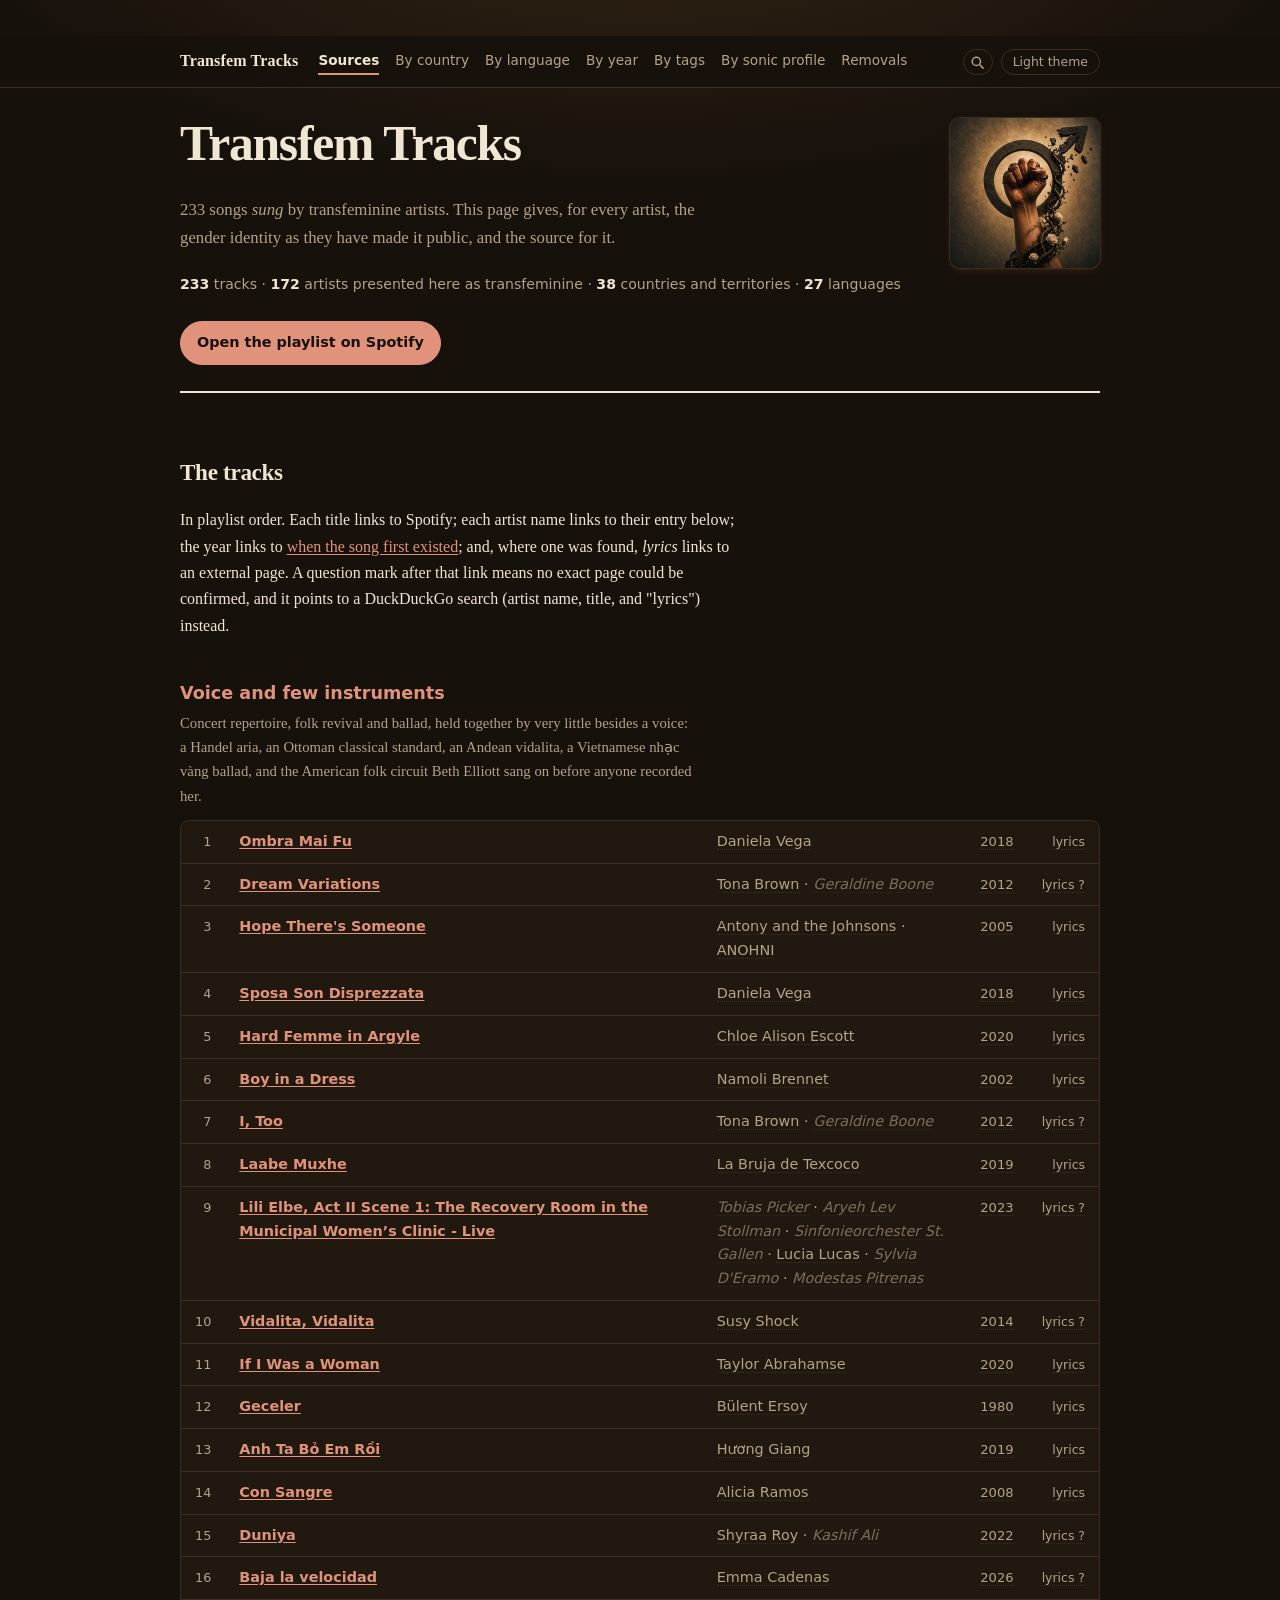
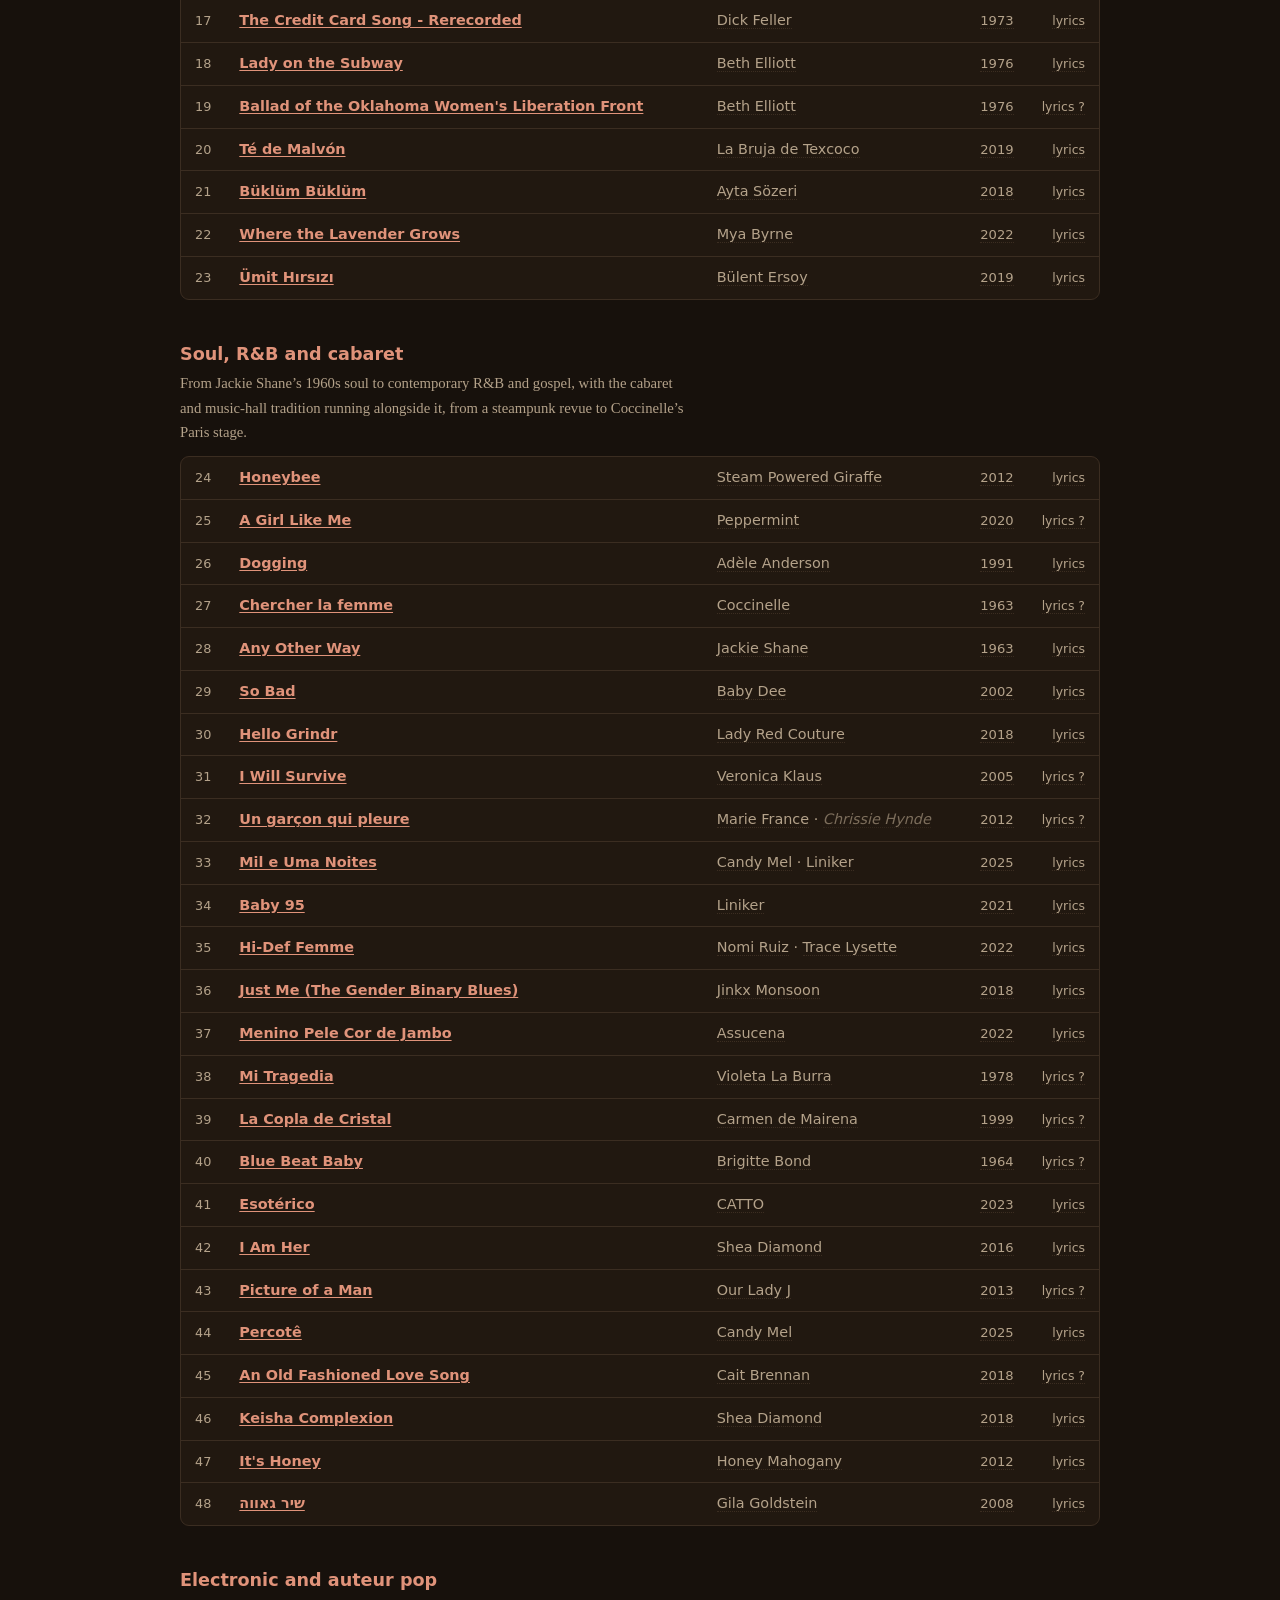
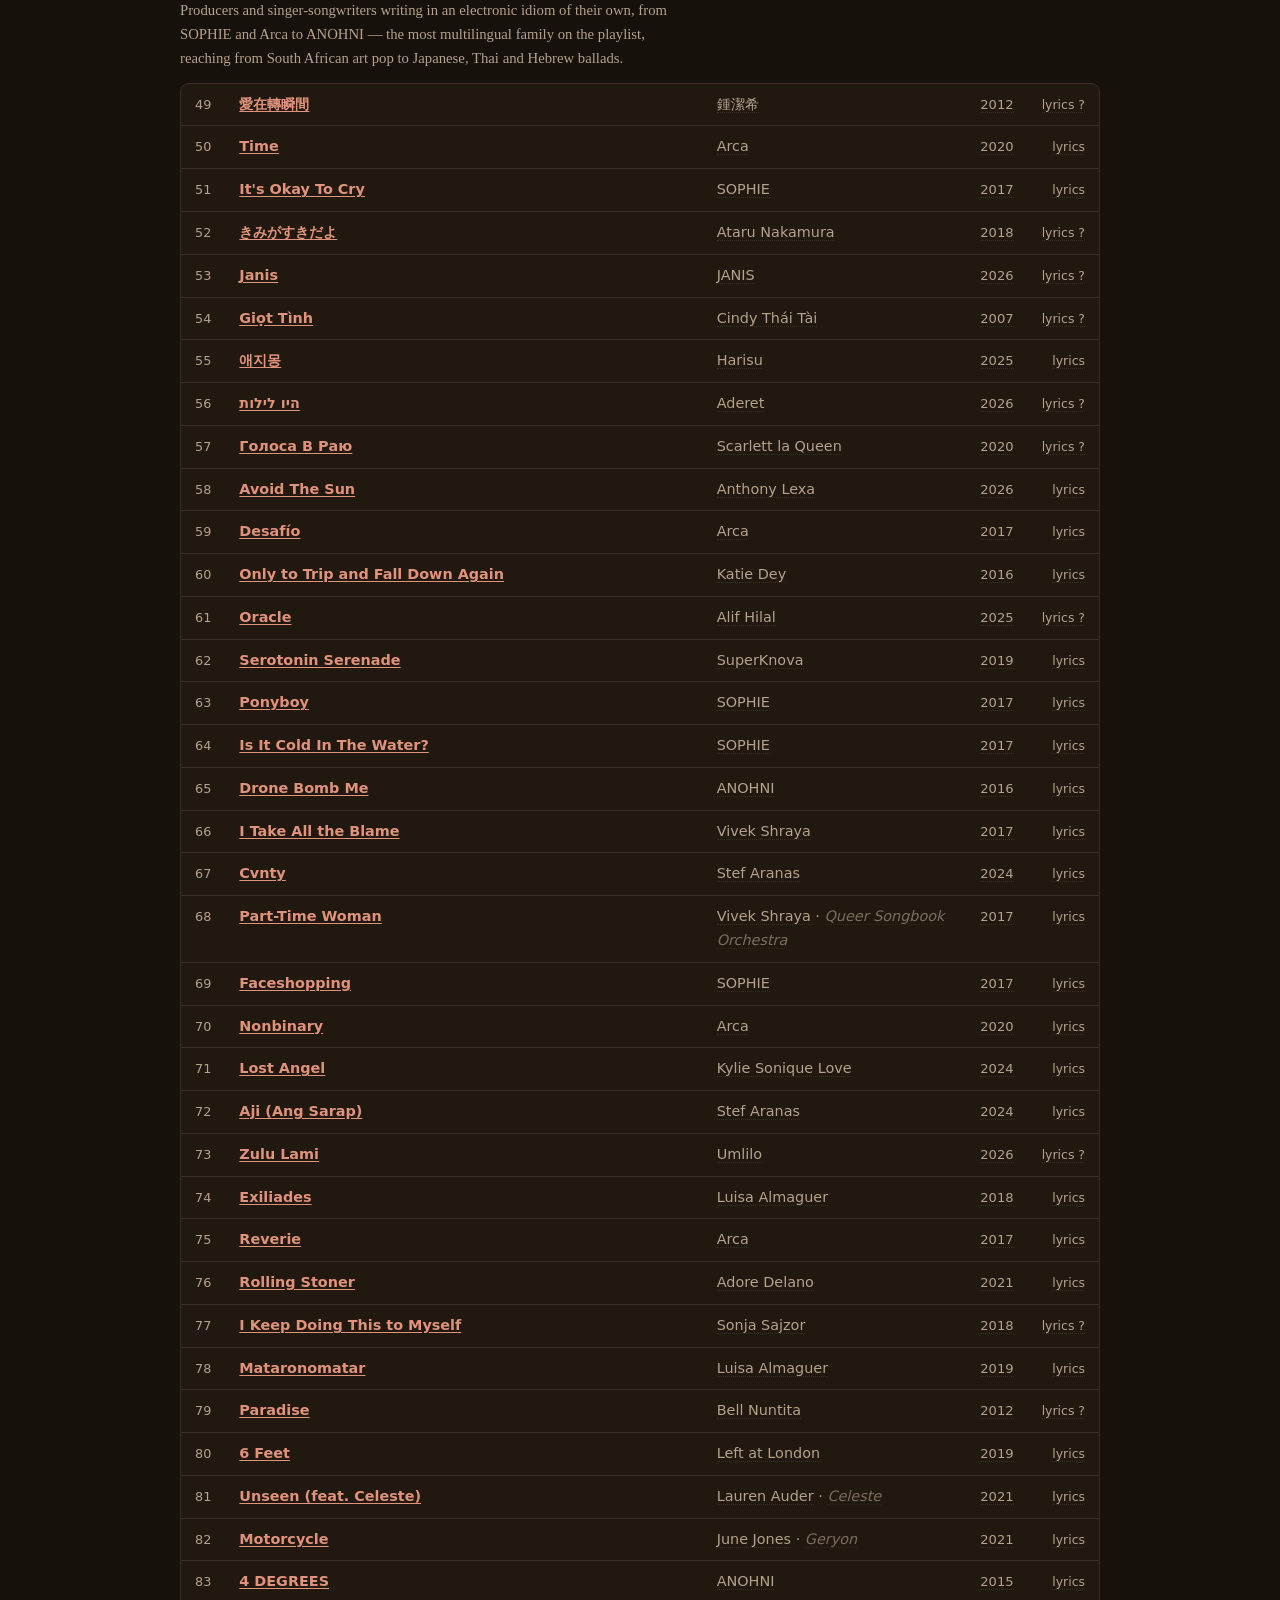
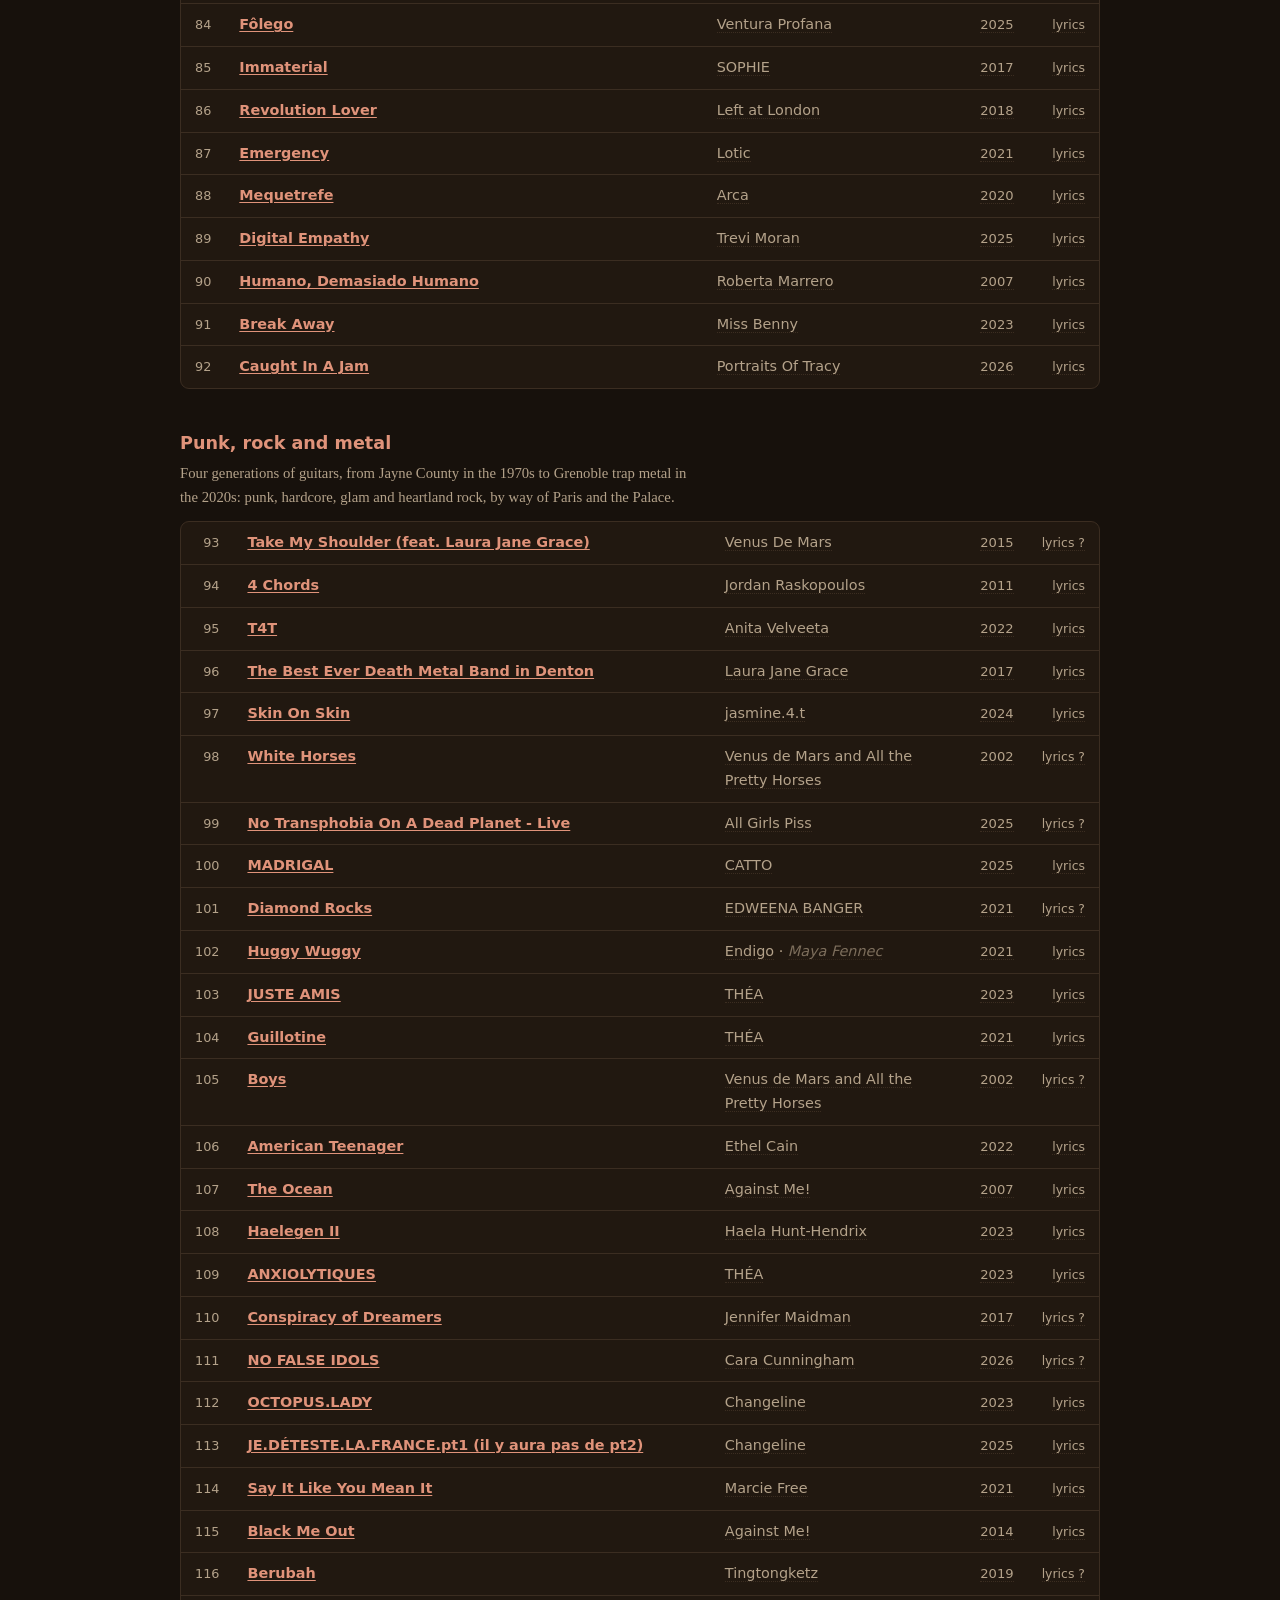
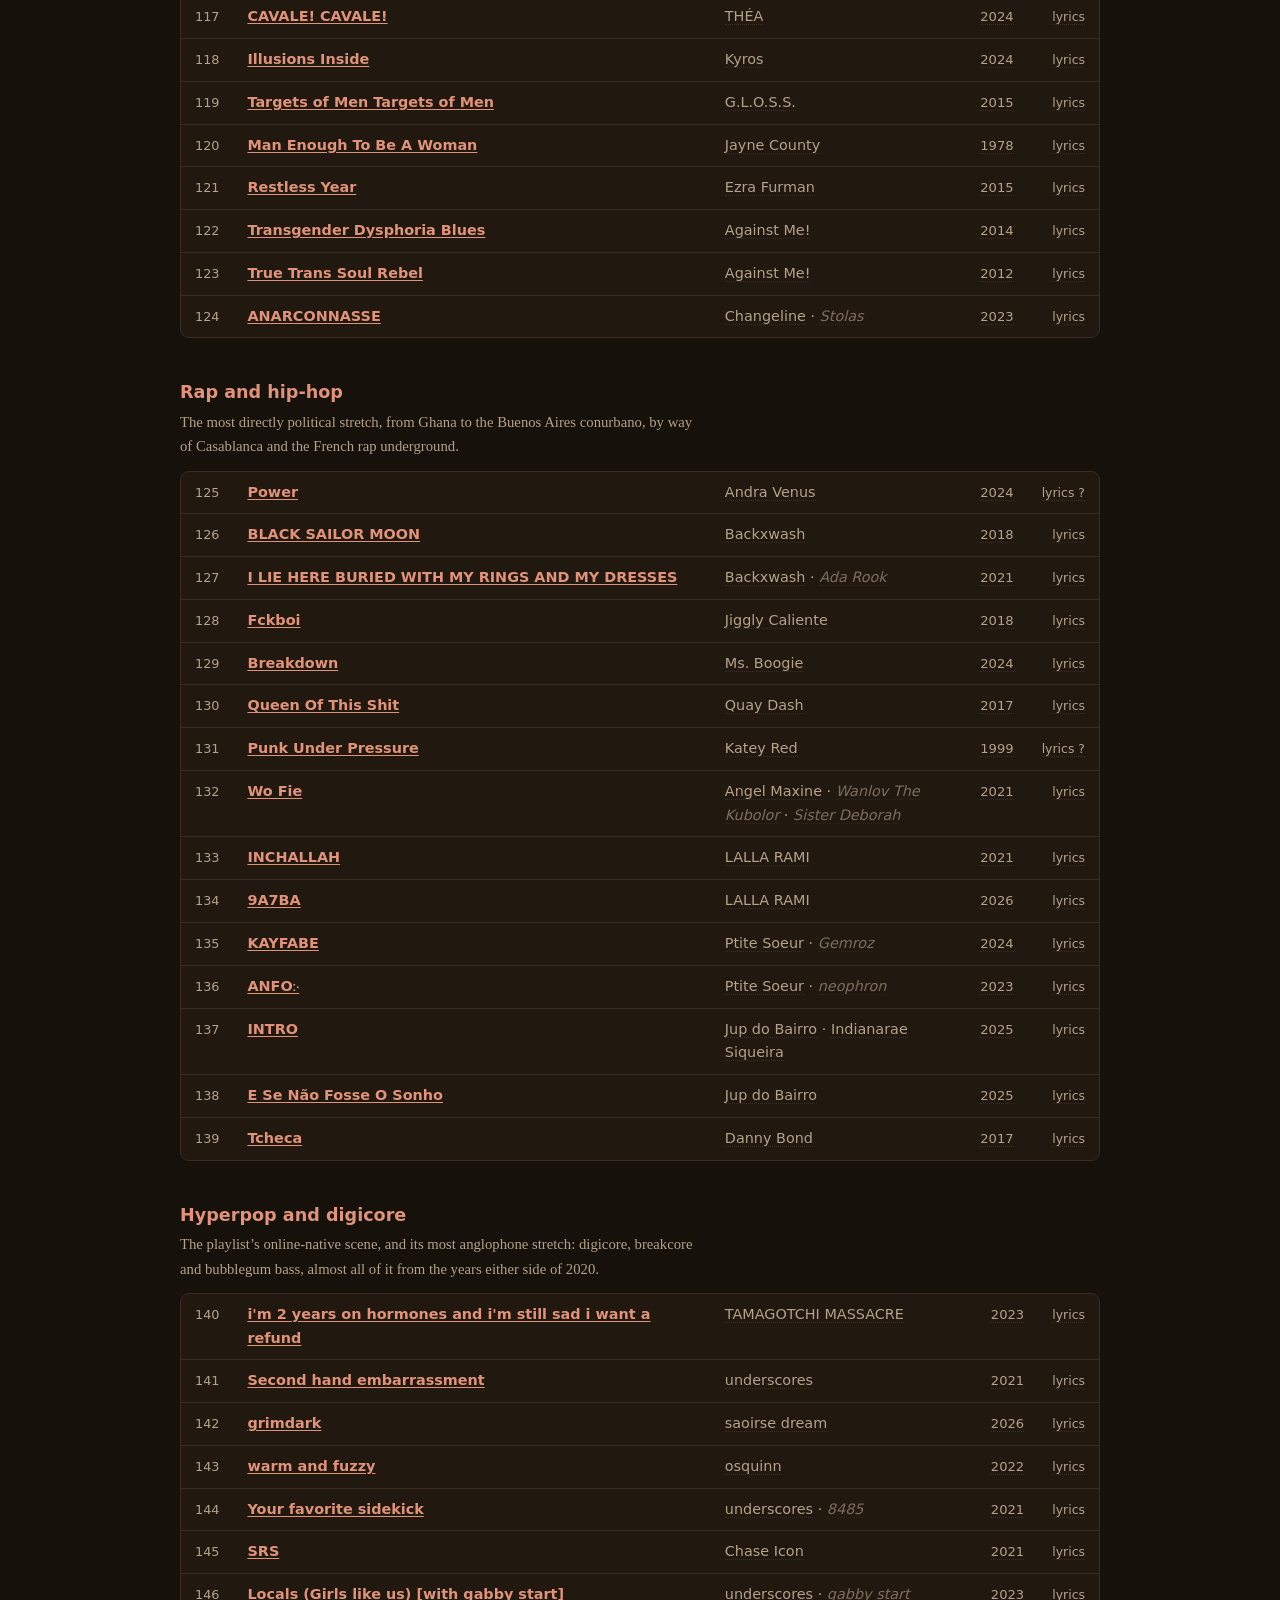
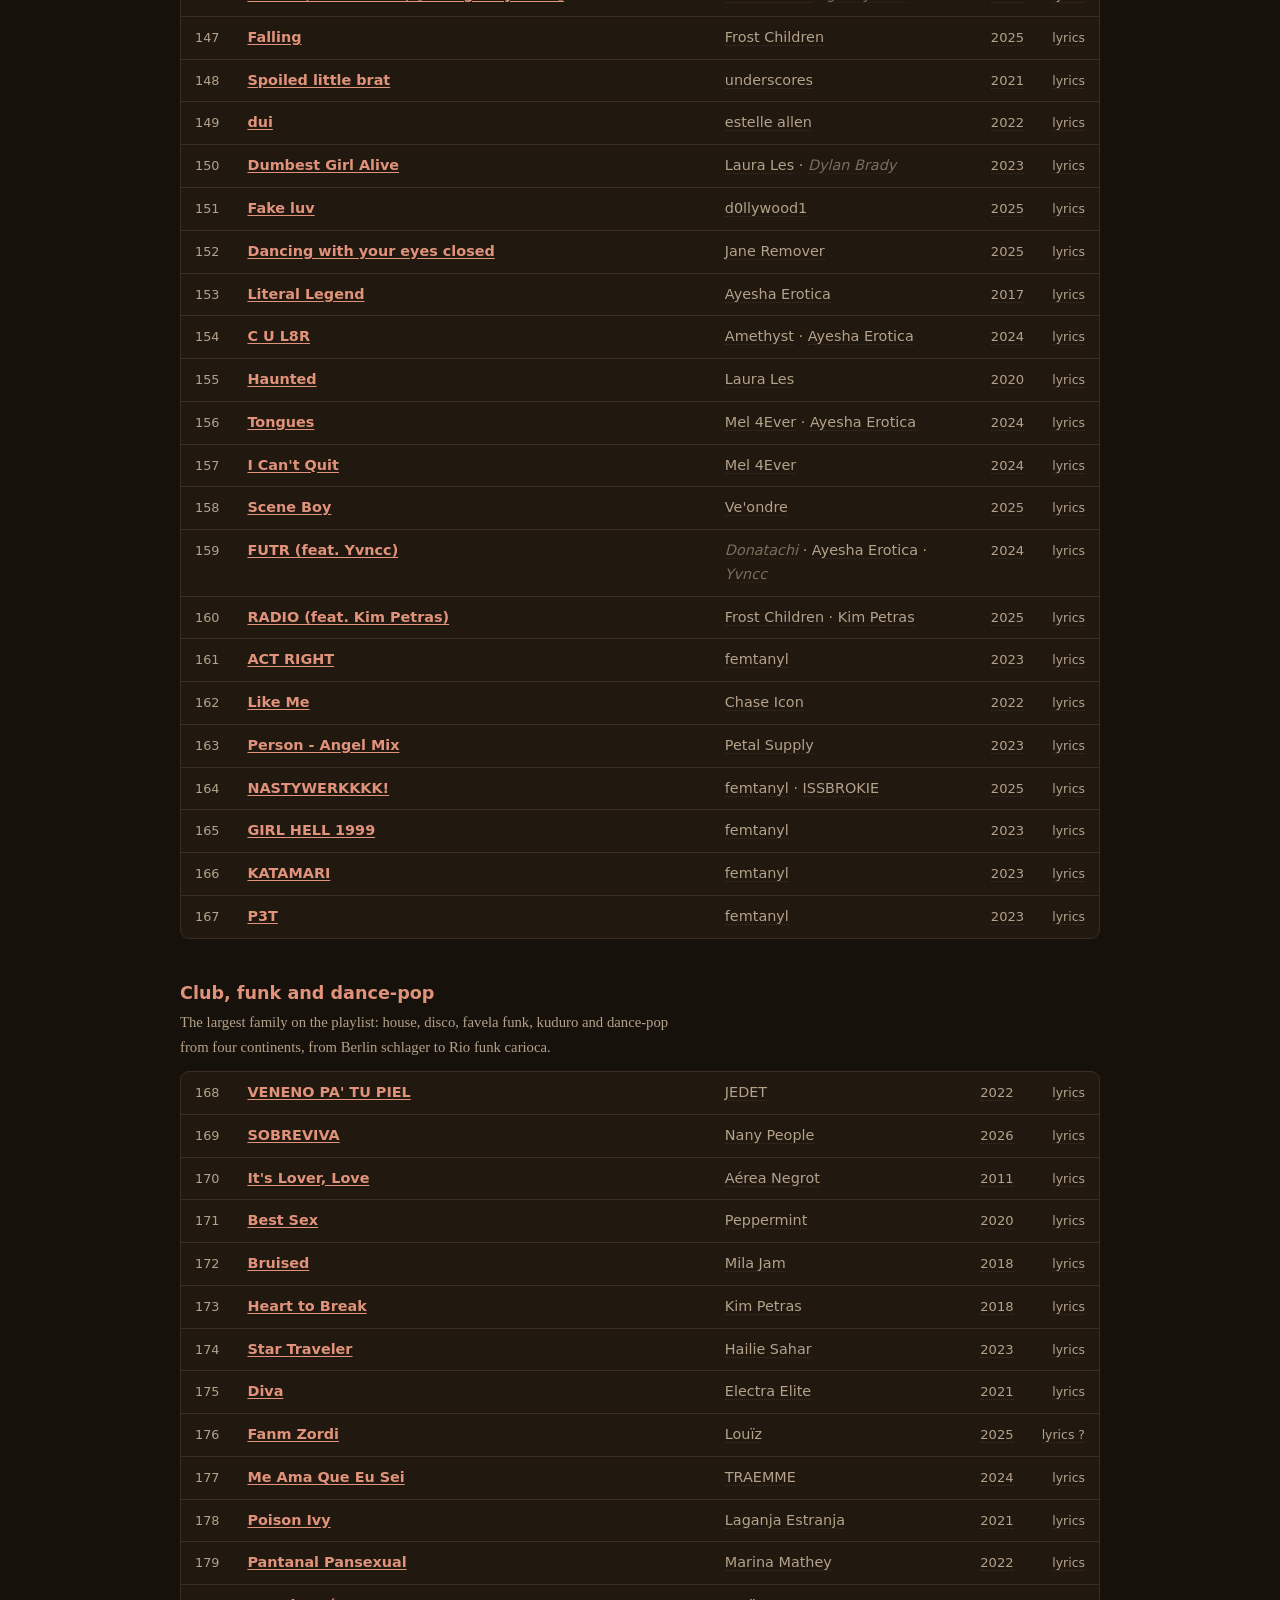
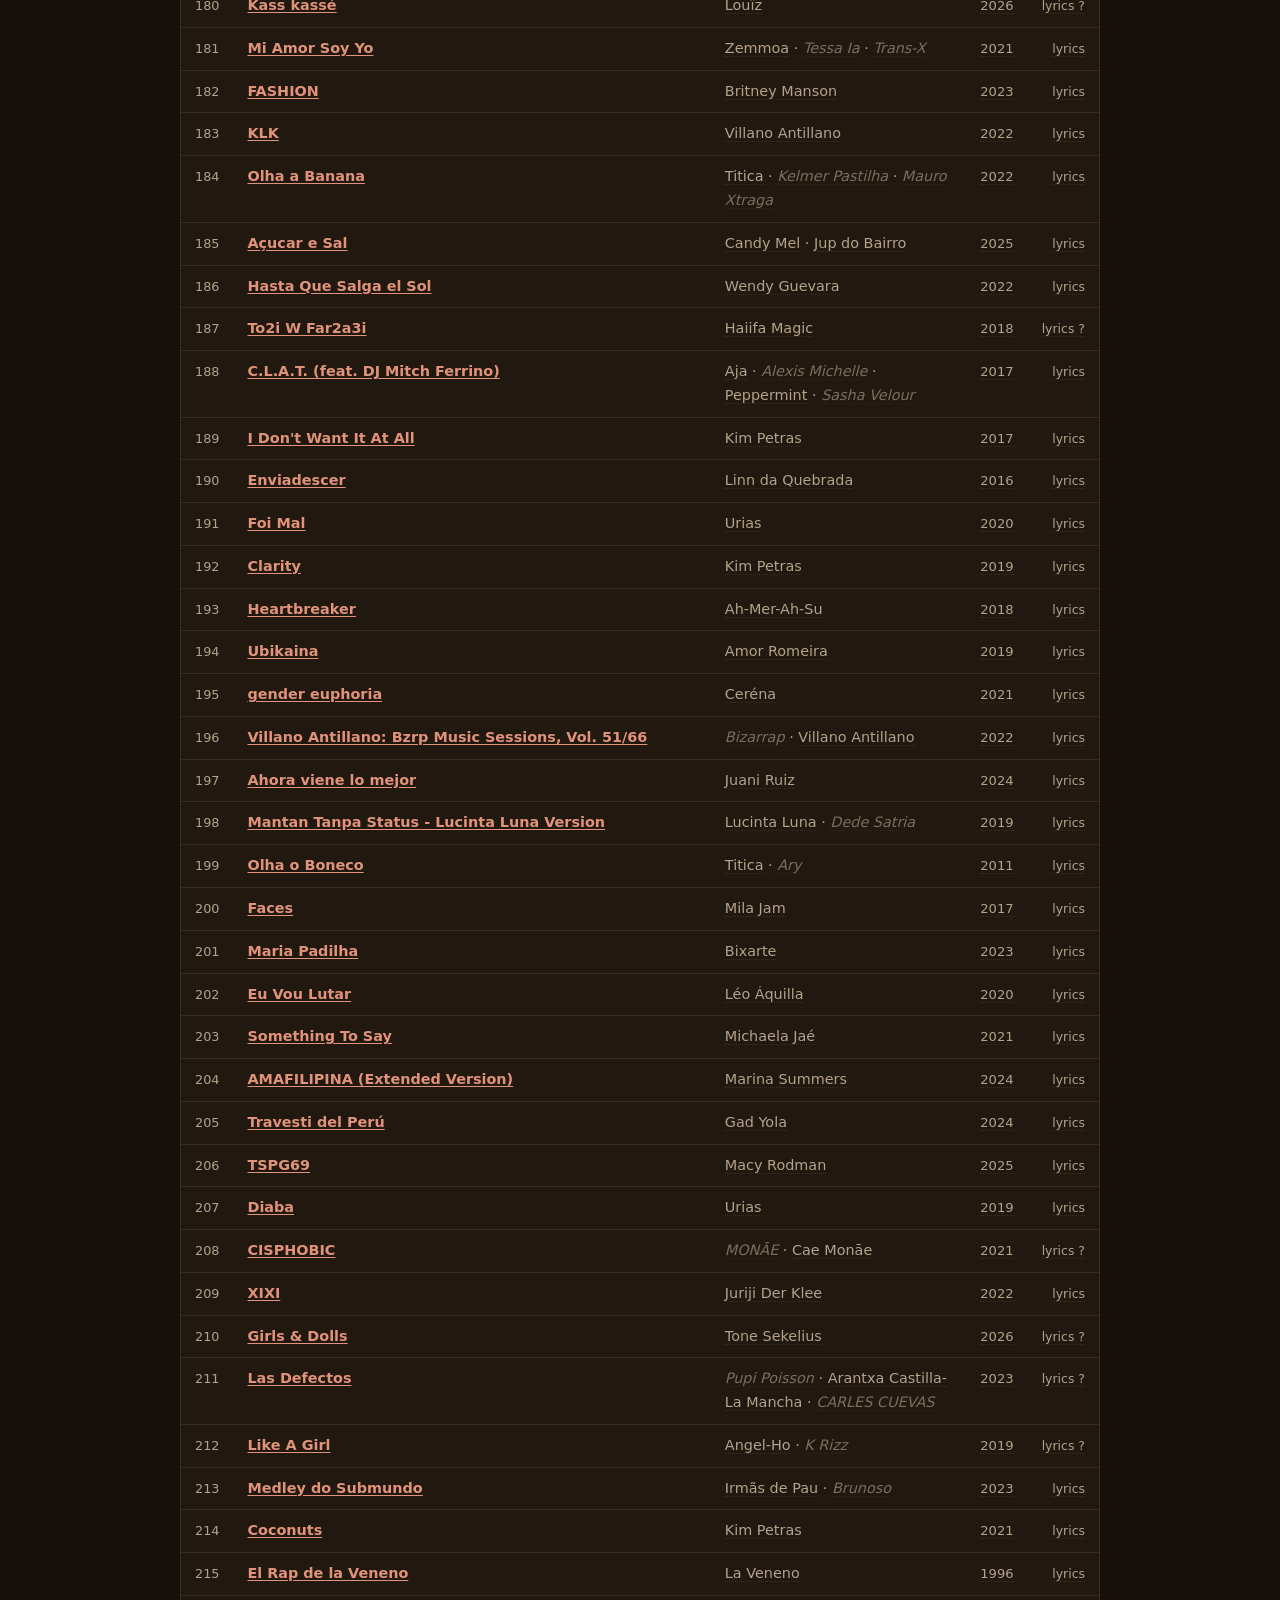
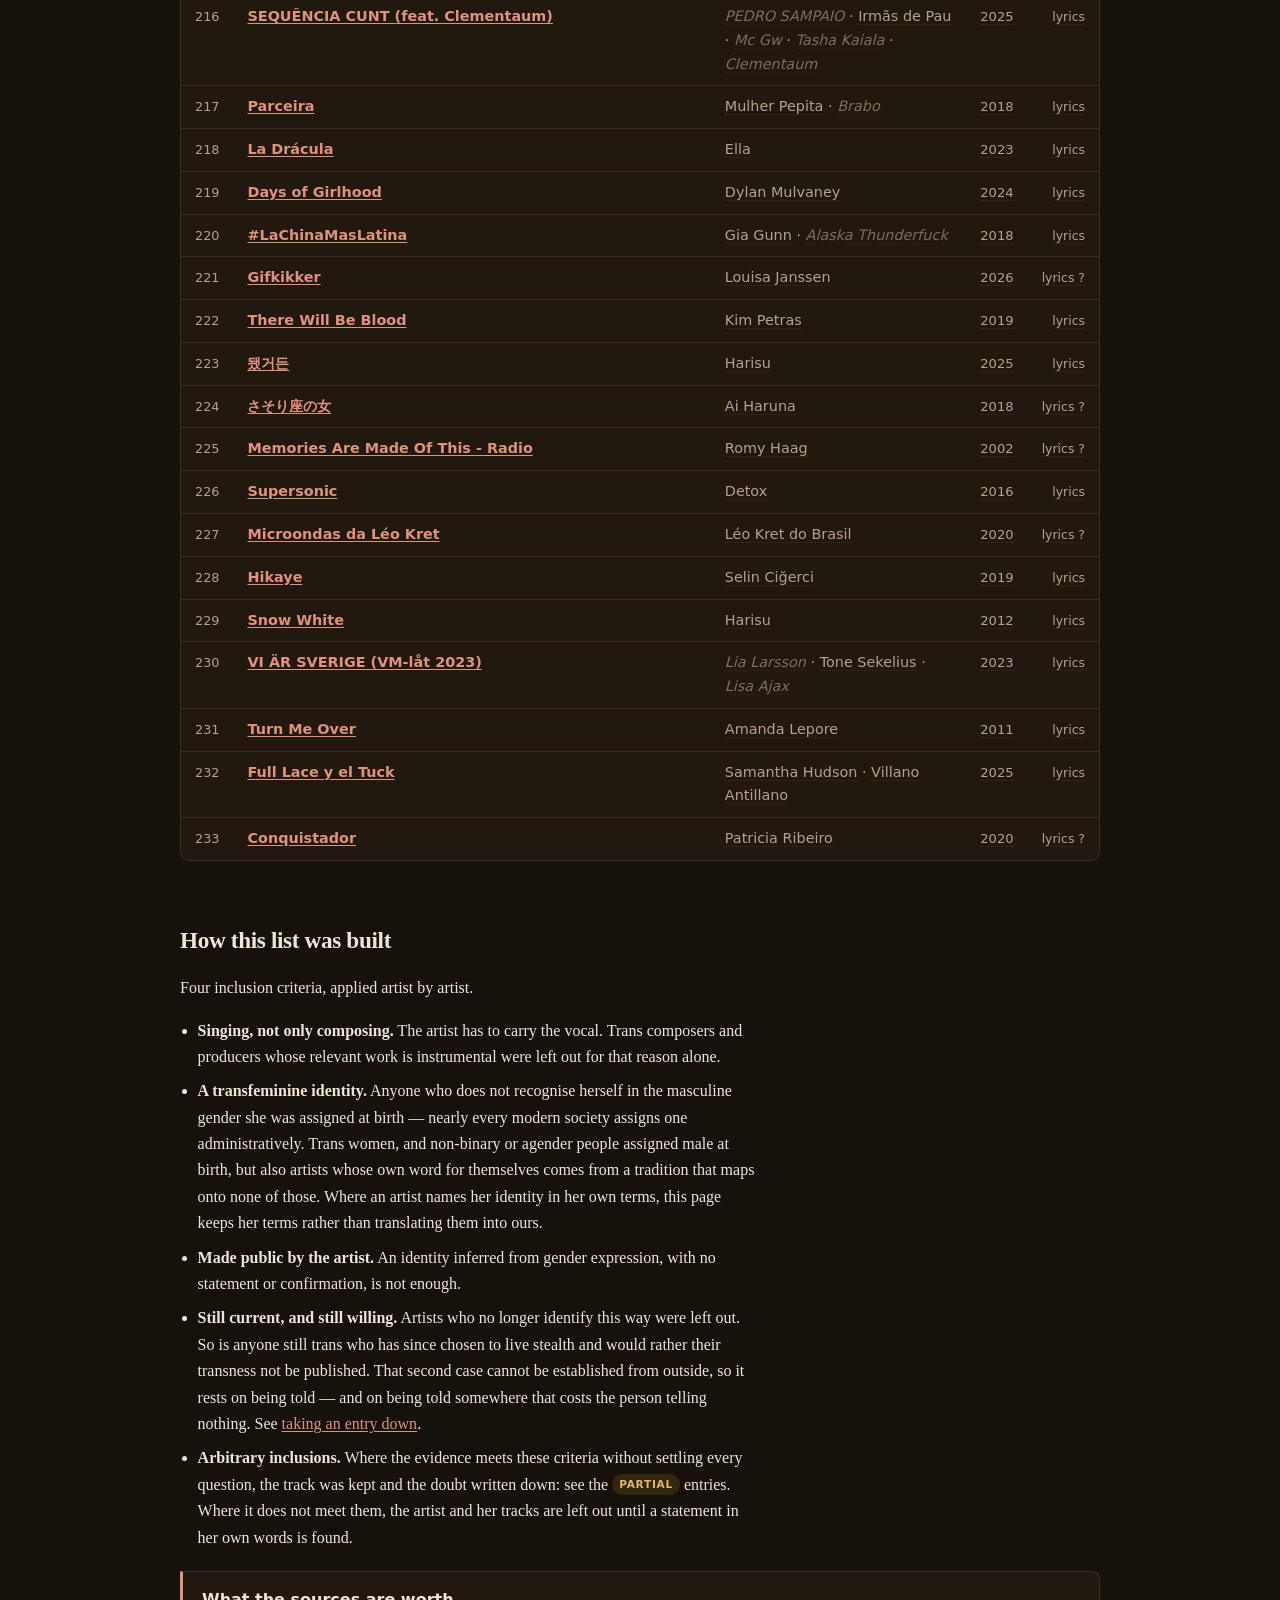
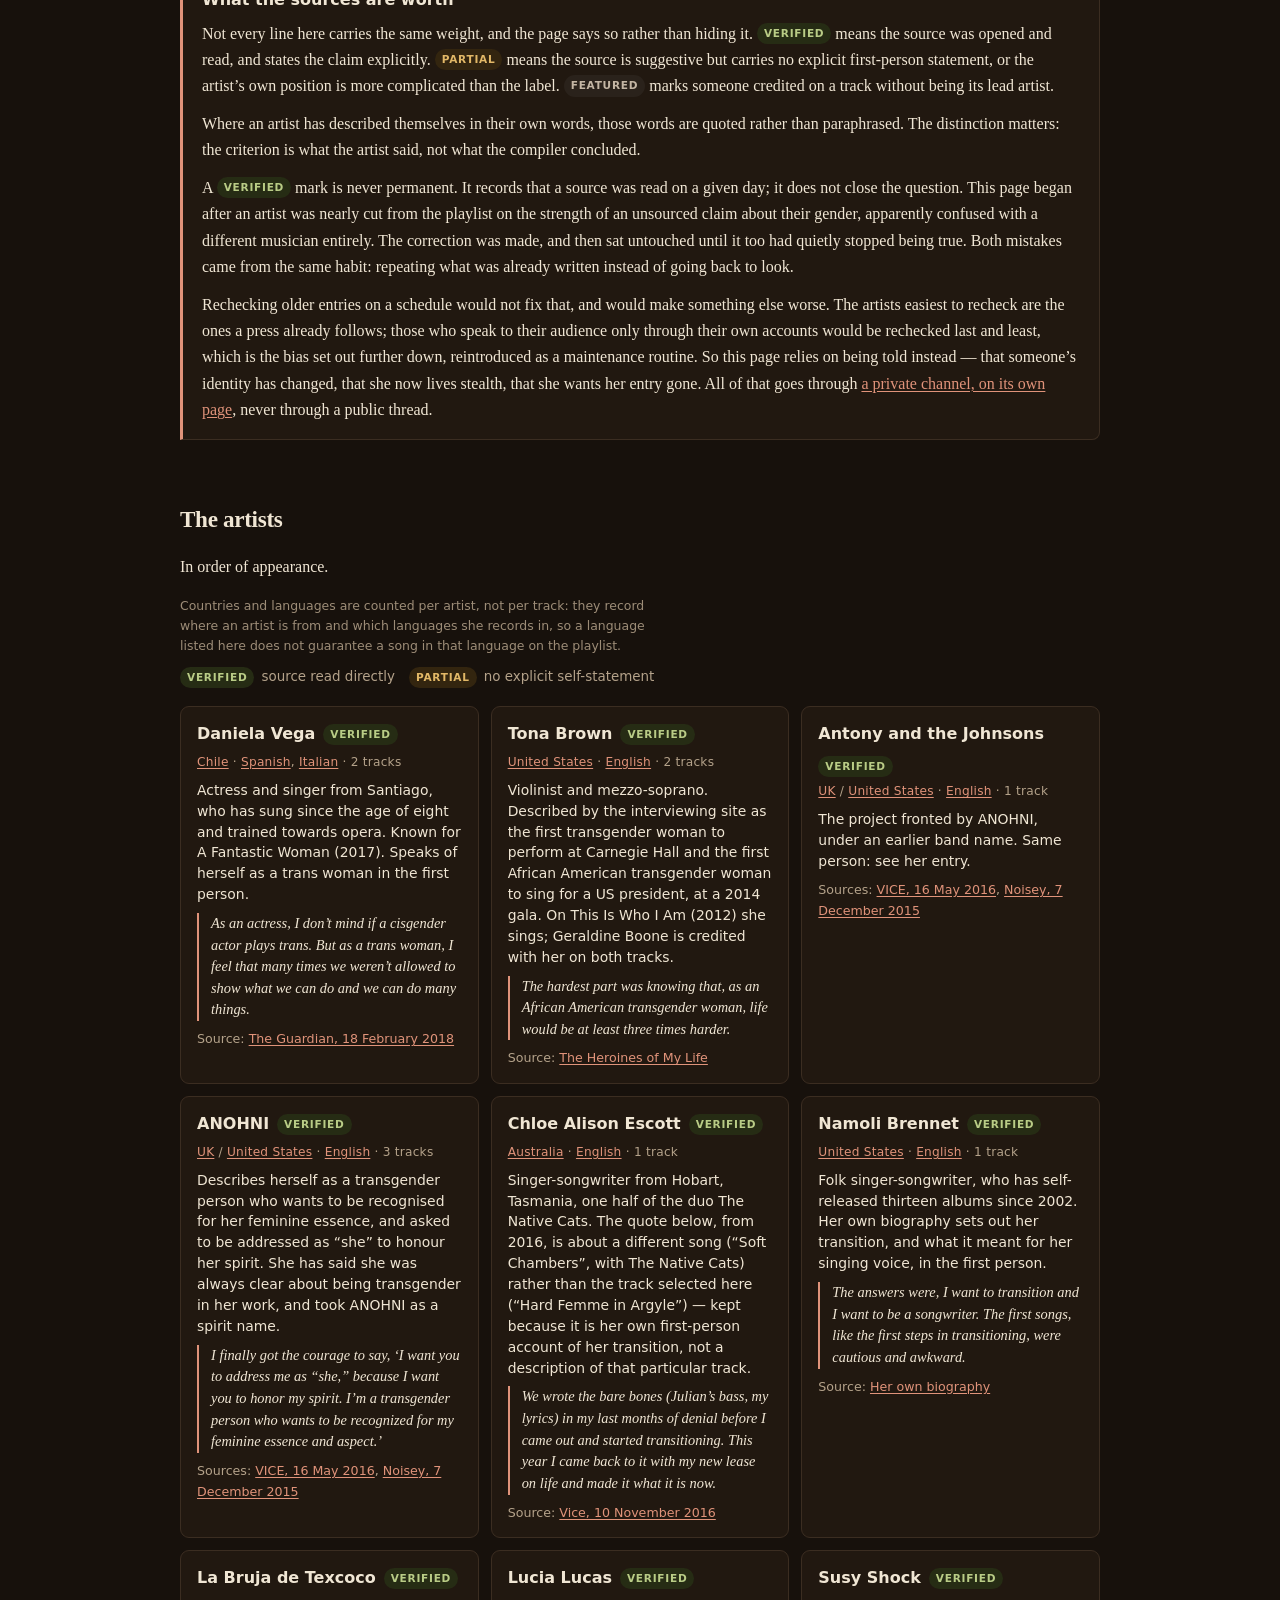
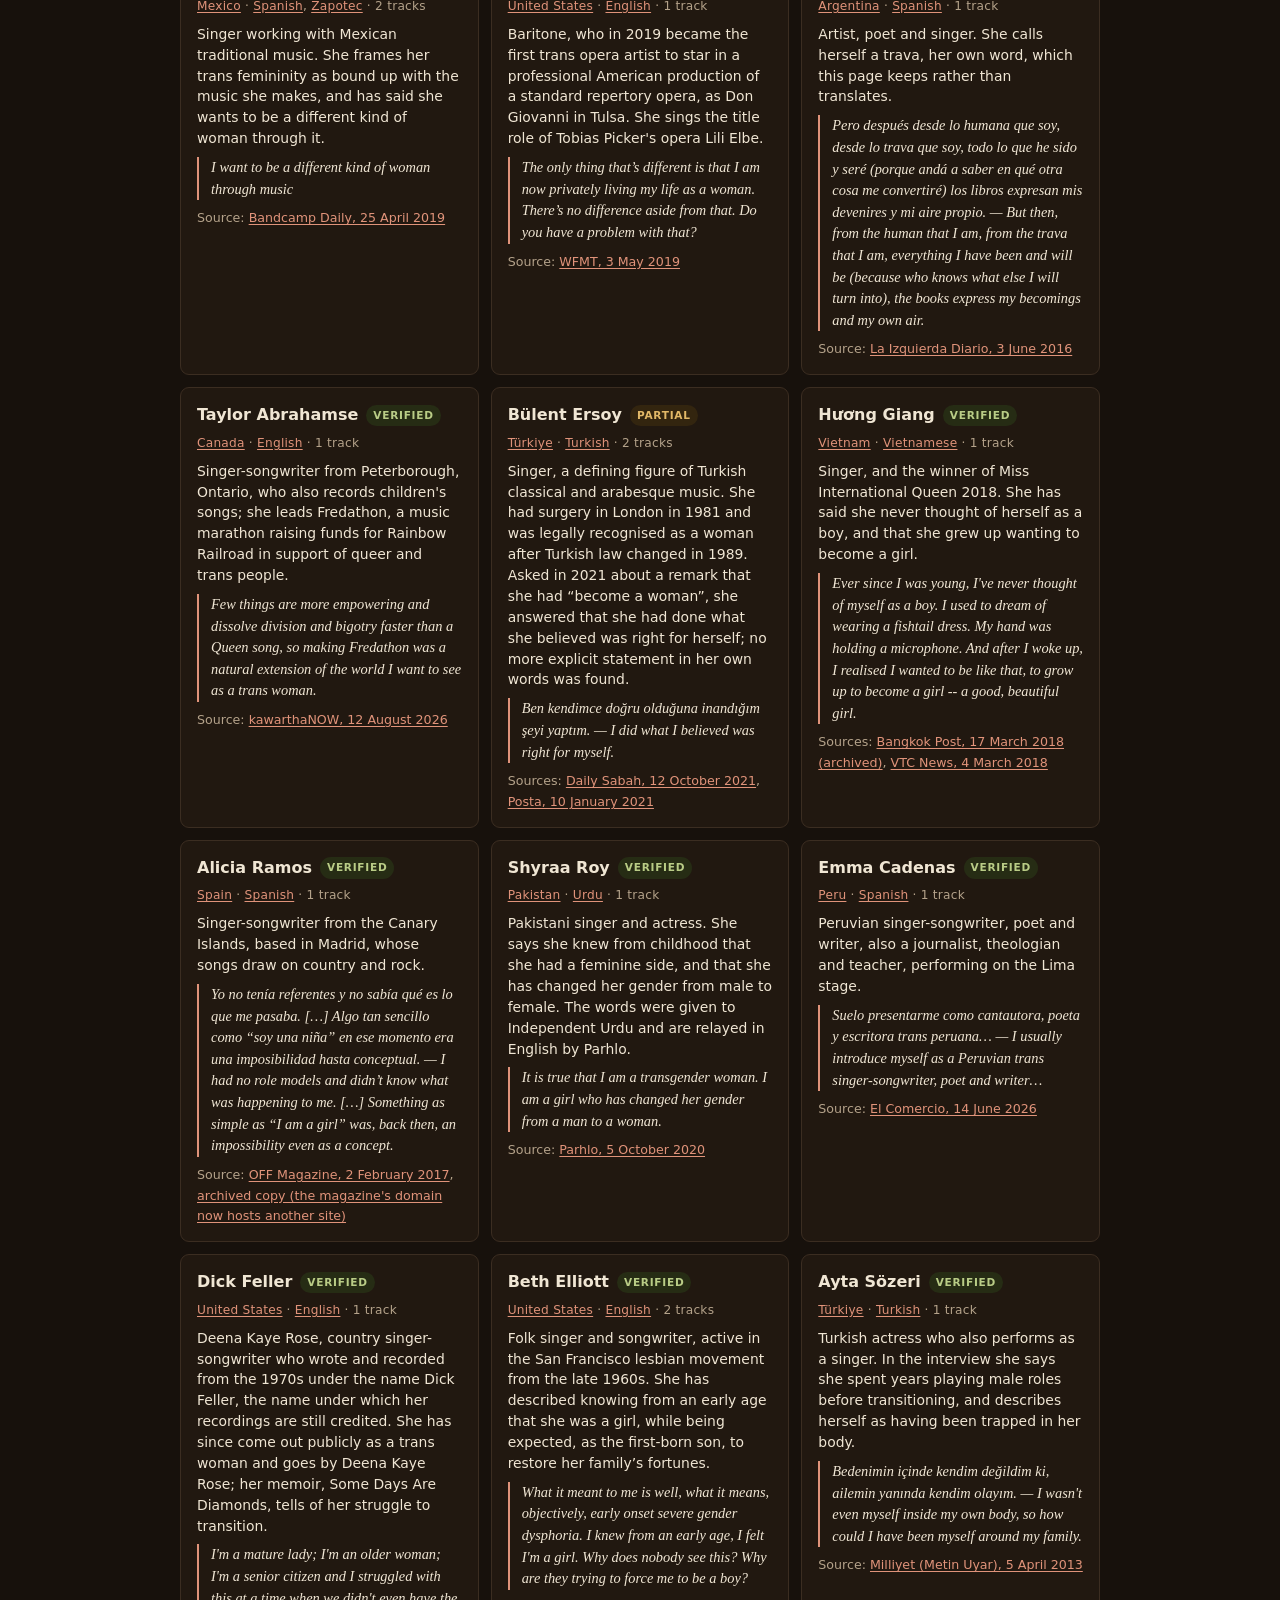
==== commit 444314b6: "Link countries and languages on artist cards to their sections, with an anchor check Co-Authored-By:" ====
--- a/index.html
+++ b/index.html
@@ -530,181 +530,181 @@
 <li><span class="st st-her">partial</span> no explicit self-statement</li>
 </ul>
 
-<div class="cards"><article class="card" id="a-daniela-vega"><h4>Daniela Vega<span class="st st-ok">verified</span></h4><p class="meta">Chile &middot; Spanish, Italian &middot; 2 tracks</p><p class="desc">Actress and singer from Santiago, who has sung since the age of eight and trained towards opera. Known for A Fantastic Woman (2017). Speaks of herself as a trans woman in the first person.</p><blockquote>As an actress, I don’t mind if a cisgender actor plays trans. But as a trans woman, I feel that many times we weren’t allowed to show what we can do and we can do many things.</blockquote><p class="src">Source: <a href="https://www.theguardian.com/film/2018/feb/18/daniela-vega-transgender-star-film-industry-a-fantastic-woman-interview" target="_blank" rel="noopener">The Guardian, 18 February 2018</a></p></article>
-<article class="card" id="a-tona-brown"><h4>Tona Brown<span class="st st-ok">verified</span></h4><p class="meta">United States &middot; English &middot; 2 tracks</p><p class="desc">Violinist and mezzo-soprano. Described by the interviewing site as the first transgender woman to perform at Carnegie Hall and the first African American transgender woman to sing for a US president, at a 2014 gala. On This Is Who I Am (2012) she sings; Geraldine Boone is credited with her on both tracks.</p><blockquote>The hardest part was knowing that, as an African American transgender woman, life would be at least three times harder.</blockquote><p class="src">Source: <a href="https://theheroines.blogspot.com/2014/03/interview-with-tona-brown.html" target="_blank" rel="noopener">The Heroines of My Life</a></p></article>
-<article class="card" id="a-antony-and-the-johnsons"><h4>Antony and the Johnsons<span class="st st-ok">verified</span></h4><p class="meta">UK / United States &middot; English &middot; 1 track</p><p class="desc">The project fronted by ANOHNI, under an earlier band name. Same person: see her entry.</p><p class="src">Sources: <a href="https://www.vice.com/en/article/one-decaf-cappuccino-and-orange-juice-with-anohni-briefs-v23n3/" target="_blank" rel="noopener">VICE, 16 May 2016</a>, <a href="https://www.vice.com/en/article/anohni-interview-2015/" target="_blank" rel="noopener">Noisey, 7 December 2015</a></p></article>
-<article class="card" id="a-anohni"><h4>ANOHNI<span class="st st-ok">verified</span></h4><p class="meta">UK / United States &middot; English &middot; 3 tracks</p><p class="desc">Describes herself as a transgender person who wants to be recognised for her feminine essence, and asked to be addressed as “she” to honour her spirit. She has said she was always clear about being transgender in her work, and took ANOHNI as a spirit name.</p><blockquote>I finally got the courage to say, ‘I want you to address me as “she,” because I want you to honor my spirit. I’m a transgender person who wants to be recognized for my feminine essence and aspect.’</blockquote><p class="src">Sources: <a href="https://www.vice.com/en/article/one-decaf-cappuccino-and-orange-juice-with-anohni-briefs-v23n3/" target="_blank" rel="noopener">VICE, 16 May 2016</a>, <a href="https://www.vice.com/en/article/anohni-interview-2015/" target="_blank" rel="noopener">Noisey, 7 December 2015</a></p></article>
-<article class="card" id="a-chloe-alison-escott"><h4>Chloe Alison Escott<span class="st st-ok">verified</span></h4><p class="meta">Australia &middot; English &middot; 1 track</p><p class="desc">Singer-songwriter from Hobart, Tasmania, one half of the duo The Native Cats. The quote below, from 2016, is about a different song (“Soft Chambers”, with The Native Cats) rather than the track selected here (“Hard Femme in Argyle”) — kept because it is her own first-person account of her transition, not a description of that particular track.</p><blockquote>We wrote the bare bones (Julian’s bass, my lyrics) in my last months of denial before I came out and started transitioning. This year I came back to it with my new lease on life and made it what it is now.</blockquote><p class="src">Source: <a href="https://www.vice.com/en/article/listen-to-a-new-native-cats-song-and-help-support-trans-lifeline" target="_blank" rel="noopener">Vice, 10 November 2016</a></p></article>
-<article class="card" id="a-namoli-brennet"><h4>Namoli Brennet<span class="st st-ok">verified</span></h4><p class="meta">United States &middot; English &middot; 1 track</p><p class="desc">Folk singer-songwriter, who has self-released thirteen albums since 2002. Her own biography sets out her transition, and what it meant for her singing voice, in the first person.</p><blockquote>The answers were, I want to transition and I want to be a songwriter. The first songs, like the first steps in transitioning, were cautious and awkward.</blockquote><p class="src">Source: <a href="https://namolibrennet.com/bio" target="_blank" rel="noopener">Her own biography</a></p></article>
-<article class="card" id="a-la-bruja-de-texcoco"><h4>La Bruja de Texcoco<span class="st st-ok">verified</span></h4><p class="meta">Mexico &middot; Spanish, Zapotec &middot; 2 tracks</p><p class="desc">Singer working with Mexican traditional music. She frames her trans femininity as bound up with the music she makes, and has said she wants to be a different kind of woman through it.</p><blockquote>I want to be a different kind of woman through music</blockquote><p class="src">Source: <a href="https://daily.bandcamp.com/features/la-bruja-de-texcoco-feature" target="_blank" rel="noopener">Bandcamp Daily, 25 April 2019</a></p></article>
-<article class="card" id="a-lucia-lucas"><h4>Lucia Lucas<span class="st st-ok">verified</span></h4><p class="meta">United States &middot; English &middot; 1 track</p><p class="desc">Baritone, who in 2019 became the first trans opera artist to star in a professional American production of a standard repertory opera, as Don Giovanni in Tulsa. She sings the title role of Tobias Picker&#x27;s opera Lili Elbe.</p><blockquote>The only thing that’s different is that I am now privately living my life as a woman. There’s no difference aside from that. Do you have a problem with that?</blockquote><p class="src">Source: <a href="https://www.wfmt.com/2019/05/03/trans-baritone-lucia-lucas-on-making-her-us-debut/" target="_blank" rel="noopener">WFMT, 3 May 2019</a></p></article>
-<article class="card" id="a-susy-shock"><h4>Susy Shock<span class="st st-ok">verified</span></h4><p class="meta">Argentina &middot; Spanish &middot; 1 track</p><p class="desc">Artist, poet and singer. She calls herself a trava, her own word, which this page keeps rather than translates.</p><blockquote>Pero después desde lo humana que soy, desde lo trava que soy, todo lo que he sido y seré (porque andá a saber en qué otra cosa me convertiré) los libros expresan mis devenires y mi aire propio. — But then, from the human that I am, from the trava that I am, everything I have been and will be (because who knows what else I will turn into), the books express my becomings and my own air.</blockquote><p class="src">Source: <a href="https://www.izquierdadiario.es/Susy-Shock-Sin-las-travas-no-hay-Ni-una-menos" target="_blank" rel="noopener">La Izquierda Diario, 3 June 2016</a></p></article>
-<article class="card" id="a-taylor-abrahamse"><h4>Taylor Abrahamse<span class="st st-ok">verified</span></h4><p class="meta">Canada &middot; English &middot; 1 track</p><p class="desc">Singer-songwriter from Peterborough, Ontario, who also records children&#x27;s songs; she leads Fredathon, a music marathon raising funds for Rainbow Railroad in support of queer and trans people.</p><blockquote>Few things are more empowering and dissolve division and bigotry faster than a Queen song, so making Fredathon was a natural extension of the world I want to see as a trans woman.</blockquote><p class="src">Source: <a href="https://kawarthanow.com/2026/08/12/fredathon-will-channel-the-music-of-queen-and-freddie-mercury-into-support-for-queer-and-trans-people/" target="_blank" rel="noopener">kawarthaNOW, 12 August 2026</a></p></article>
-<article class="card" id="a-bulent-ersoy"><h4>Bülent Ersoy<span class="st st-her">partial</span></h4><p class="meta">Türkiye &middot; Turkish &middot; 2 tracks</p><p class="desc">Singer, a defining figure of Turkish classical and arabesque music. She had surgery in London in 1981 and was legally recognised as a woman after Turkish law changed in 1989. Asked in 2021 about a remark that she had “become a woman”, she answered that she had done what she believed was right for herself; no more explicit statement in her own words was found.</p><blockquote>Ben kendimce doğru olduğuna inandığım şeyi yaptım. — I did what I believed was right for myself.</blockquote><p class="src">Sources: <a href="https://www.dailysabah.com/arts/portrait/bulent-ersoy-turkeys-transgender-diva" target="_blank" rel="noopener">Daily Sabah, 12 October 2021</a>, <a href="https://www.posta.com.tr/magazin/bulent-ersoydan-anlamli-cevap-insanlari-bacak-arasiyla-degerlendirmeyin-2297093" target="_blank" rel="noopener">Posta, 10 January 2021</a></p></article>
-<article class="card" id="a-huong-giang"><h4>Hương Giang<span class="st st-ok">verified</span></h4><p class="meta">Vietnam &middot; Vietnamese &middot; 1 track</p><p class="desc">Singer, and the winner of Miss International Queen 2018. She has said she never thought of herself as a boy, and that she grew up wanting to become a girl.</p><blockquote>Ever since I was young, I&#x27;ve never thought of myself as a boy. I used to dream of wearing a fishtail dress. My hand was holding a microphone. And after I woke up, I realised I wanted to be like that, to grow up to become a girl -- a good, beautiful girl.</blockquote><p class="src">Sources: <a href="https://web.archive.org/web/20241127055246/https://www.bangkokpost.com/life/social-and-lifestyle/1429867/bringing-home-tolerance" target="_blank" rel="noopener">Bangkok Post, 17 March 2018 (archived)</a>, <a href="https://vtcnews.vn/hanh-trinh-7-nam-tro-ve-la-chinh-minh-cua-huong-giang-idol-ar384319.html" target="_blank" rel="noopener">VTC News, 4 March 2018</a></p></article>
-<article class="card" id="a-alicia-ramos"><h4>Alicia Ramos<span class="st st-ok">verified</span></h4><p class="meta">Spain &middot; Spanish &middot; 1 track</p><p class="desc">Singer-songwriter from the Canary Islands, based in Madrid, whose songs draw on country and rock.</p><blockquote>Yo no tenía referentes y no sabía qué es lo que me pasaba. […] Algo tan sencillo como “soy una niña” en ese momento era una imposibilidad hasta conceptual. — I had no role models and didn’t know what was happening to me. […] Something as simple as “I am a girl” was, back then, an impossibility even as a concept.</blockquote><p class="src">Source: <a href="https://offmagazine.es/2017/02/02/acusticoenoff-alicia-ramos-mas-dificultades-mujer-transexual/" target="_blank" rel="noopener">OFF Magazine, 2 February 2017</a>, <a href="https://web.archive.org/web/20200930091046/https://offmagazine.es/2017/02/02/acusticoenoff-alicia-ramos-mas-dificultades-mujer-transexual/" target="_blank" rel="noopener">archived copy (the magazine&#x27;s domain now hosts another site)</a></p></article>
-<article class="card" id="a-shyraa-roy"><h4>Shyraa Roy<span class="st st-ok">verified</span></h4><p class="meta">Pakistan &middot; Urdu &middot; 1 track</p><p class="desc">Pakistani singer and actress. She says she knew from childhood that she had a feminine side, and that she has changed her gender from male to female. The words were given to Independent Urdu and are relayed in English by Parhlo.</p><blockquote>It is true that I am a transgender woman. I am a girl who has changed her gender from a man to a woman.</blockquote><p class="src">Source: <a href="https://www.parhlo.com/transgender-singer-shyraa-roy/" target="_blank" rel="noopener">Parhlo, 5 October 2020</a></p></article>
-<article class="card" id="a-emma-cadenas"><h4>Emma Cadenas<span class="st st-ok">verified</span></h4><p class="meta">Peru &middot; Spanish &middot; 1 track</p><p class="desc">Peruvian singer-songwriter, poet and writer, also a journalist, theologian and teacher, performing on the Lima stage.</p><blockquote>Suelo presentarme como cantautora, poeta y escritora trans peruana… — I usually introduce myself as a Peruvian trans singer-songwriter, poet and writer…</blockquote><p class="src">Source: <a href="https://elcomercio.pe/luces/si-algo-politico-hago-es-existir-emma-cadenas-retoma-la-escena-limena-con-un-proyecto-que-cruza-la-musica-y-la-literatura-lgtbqi-noticia/" target="_blank" rel="noopener">El Comercio, 14 June 2026</a></p></article>
-<article class="card" id="a-dick-feller"><h4>Dick Feller<span class="st st-ok">verified</span></h4><p class="meta">United States &middot; English &middot; 1 track</p><p class="desc">Deena Kaye Rose, country singer-songwriter who wrote and recorded from the 1970s under the name Dick Feller, the name under which her recordings are still credited. She has since come out publicly as a trans woman and goes by Deena Kaye Rose; her memoir, Some Days Are Diamonds, tells of her struggle to transition.</p><blockquote>I&#x27;m a mature lady; I&#x27;m an older woman; I&#x27;m a senior citizen and I struggled with this at a time when we didn&#x27;t even have the word.</blockquote><p class="src">Source: <a href="https://www.huffpost.com/entry/deena-kaye-rose-talks-tra_b_9902330" target="_blank" rel="noopener">HuffPost, 12 May 2016</a></p></article>
-<article class="card" id="a-beth-elliott"><h4>Beth Elliott<span class="st st-ok">verified</span></h4><p class="meta">United States &middot; English &middot; 2 tracks</p><p class="desc">Folk singer and songwriter, active in the San Francisco lesbian movement from the late 1960s. She has described knowing from an early age that she was a girl, while being expected, as the first-born son, to restore her family’s fortunes.</p><blockquote>What it meant to me is well, what it means, objectively, early onset severe gender dysphoria. I knew from an early age, I felt I&#x27;m a girl. Why does nobody see this? Why are they trying to force me to be a boy?</blockquote><p class="src">Source: <a href="https://theoutwordsarchive.org/interview/beth-elliott/" target="_blank" rel="noopener">The Outwords Archive, oral history interview with Mason Funk</a></p></article>
-<article class="card" id="a-ayta-sozeri"><h4>Ayta Sözeri<span class="st st-ok">verified</span></h4><p class="meta">Türkiye &middot; Turkish &middot; 1 track</p><p class="desc">Turkish actress who also performs as a singer. In the interview she says she spent years playing male roles before transitioning, and describes herself as having been trapped in her body.</p><blockquote>Bedenimin içinde kendim değildim ki, ailemin yanında kendim olayım. — I wasn&#x27;t even myself inside my own body, so how could I have been myself around my family.</blockquote><p class="src">Source: <a href="https://www.milliyet.com.tr/yazarlar/metin-uyar/bedenime-hapsolmustum-1689922" target="_blank" rel="noopener">Milliyet (Metin Uyar), 5 April 2013</a></p></article>
-<article class="card" id="a-mya-byrne"><h4>Mya Byrne<span class="st st-ok">verified</span></h4><p class="meta">United States &middot; English &middot; 1 track</p><p class="desc">Americana and roots singer-songwriter from Brooklyn, who describes herself as a Jewish queer trans woman.</p><blockquote>As a songwriter and a Jewish queer trans woman, I’ve found myself consistently drawn to the concept of “Mitzrayim,”</blockquote><p class="src">Source: <a href="https://atwoodmagazine.com/pride2306-mya-byrne-pride-month-essay-our-promised-land/" target="_blank" rel="noopener">Atwood Magazine, essay by Mya Byrne, 22 June 2023</a></p></article>
-<article class="card" id="a-steam-powered-giraffe"><h4>Steam Powered Giraffe<span class="st st-ok">verified</span></h4><p class="meta">United States &middot; English &middot; 1 track</p><p class="desc">Steampunk band from San Diego. Isabella “Bunny” Bennett, who plays the robot Rabbit, has spoken of her transition and of how seeing other trans people online let her finally come out. She carries part of the vocal on this track, alongside other members.</p><blockquote>It made it easier, seeing other trans people out and about on the internet, doing, like, video blogs saying, ‘Hey, I’m out here, this is what I did,’ and eventually I think it just kind of cracked through my egg and I was able to hatch, finally.</blockquote><p class="src">Source: <a href="https://www.sandiegoreader.com/news/2022/sep/01/blurt-steam-powered-giraffes-rabbit-transition/" target="_blank" rel="noopener">San Diego Reader, 1 September 2022</a></p></article>
-<article class="card" id="a-peppermint"><h4>Peppermint<span class="st st-ok">verified</span></h4><p class="meta">United States &middot; English &middot; 3 tracks</p><p class="desc">Singer and performer. She has said that her drag always led her back to the realisation that she is a trans woman, and her music deals explicitly with trans experience.</p><blockquote>But I kind of evolved to realize that all the drag things that I wanted to do, it always led back to the realization that I&#x27;m a trans woman.</blockquote><p class="src">Sources: <a href="https://www.advocate.com/television/2017/4/28/drag-races-peppermint-comes-out-transgender" target="_blank" rel="noopener">The Advocate, 28 April 2017</a>, <a href="https://www.metroweekly.com/2020/10/peppermint-centers-the-trans-experience-in-new-ep-a-girl-like-me/" target="_blank" rel="noopener">Metro Weekly, 12 October 2020</a></p></article>
-<article class="card" id="a-adele-anderson"><h4>Adèle Anderson<span class="st st-ok">verified</span></h4><p class="meta">UK &middot; English &middot; 1 track</p><p class="desc">Singer, actress and lyricist, one third of the cabaret trio Fascinating Aïda, which she joined in 1984.</p><blockquote>But I don’t think my being transgender (although transsexual is the term I prefer) is the most interesting thing that’s happened in my life.</blockquote><p class="src">Source: <a href="https://theheroines.blogspot.com/2014/01/interview-with-adele-anderson.html" target="_blank" rel="noopener">The Heroines of My Life</a></p></article>
-<article class="card" id="a-coccinelle"><h4>Coccinelle<span class="st st-ok">verified</span></h4><p class="meta">France &middot; French &middot; 1 track</p><p class="desc">Cabaret singer and showgirl, and one of the first women operated on by Georges Burou in Casablanca, in the late 1950s. In her memoirs she called the operation a “rectification”.</p><blockquote>mais quel baume sur les plaies à vif que de se savoir enfin libérée de cet encombrant morceau de chair avec lequel on n&#x27;aurait jamais dû naître! — But what a balm on raw wounds, to know oneself freed at last of that cumbersome piece of flesh one should never have been born with!</blockquote><p class="src">Source: <a href="https://www.slate.fr/story/266050/coccinelle-jacqueline-dufresnoy-robert-badinter-mariage-trans-eglise" target="_blank" rel="noopener">Slate.fr, 6 March 2024, quoting her memoirs</a></p></article>
-<article class="card" id="a-jackie-shane"><h4>Jackie Shane<span class="st st-ok">verified</span></h4><p class="meta">United States / Canada &middot; English &middot; 1 track</p><p class="desc">Soul singer from Nashville who made her career in Toronto in the 1960s. She described herself as a woman born in this body, not as a cisgender woman; she is not known to have used the word “trans” for herself, and this page does not put it in her mouth. She is listed among transfeminine artists in that sense, with her own word for herself kept as she said it.</p><blockquote>That&#x27;s what it is. I was born a woman in this body. That&#x27;s how it&#x27;s always been. I&#x27;m not putting on an act. I could not be anyone else if I tried. It would be the most ridiculous thing in the world for me to try to be a male.</blockquote><p class="src">Source: <a href="https://numerogroup.com/blogs/stories/jackie-shane-baby-do-what-you-want" target="_blank" rel="noopener">Numero Group, Baby, Do What You Want, 13 October 2015</a></p></article>
-<article class="card" id="a-baby-dee"><h4>Baby Dee<span class="st st-ok">verified</span></h4><p class="meta">United States &middot; English &middot; 1 track</p><p class="desc">Singer, harpist and pianist from suburban Cleveland, who studied church music and the organ and worked in Coney Island sideshows. In the interview cited she describes herself with a reclaimed slur.</p><blockquote>To keep a job like that and be tranny is like, that&#x27;s a bit of a stretch.</blockquote><p class="src">Source: <a href="https://www.npr.org/transcripts/17940655" target="_blank" rel="noopener">NPR, Day to Day, 22 January 2008</a></p></article>
-<article class="card" id="a-lady-red-couture"><h4>Lady Red Couture<span class="st st-ok">verified</span></h4><p class="meta">United States &middot; English &middot; 1 track</p><p class="desc">Singer and drag performer from Los Angeles, co-host of Hey Qween!, known as the “largest live-singing drag queen”. Died in July 2020.</p><blockquote>I am a Black, American trans woman who is making a difference in this world and all I&#x27;m asking is that you love me like I love you</blockquote><p class="src">Source: <a href="https://www.advocate.com/news/2020/7/27/la-drag-fixture-hey-qween-star-lady-red-couture-has-died" target="_blank" rel="noopener">The Advocate, 27 July 2020 (from one of her last Instagram videos)</a></p></article>
-<article class="card" id="a-veronica-klaus"><h4>Veronica Klaus<span class="st st-ok">verified</span></h4><p class="meta">United States &middot; English &middot; 1 track</p><p class="desc">Cabaret and jazz singer in San Francisco. Her one-woman show “Family Jewels” deals with her transition directly; offstage she protects her privacy.</p><blockquote>wasn&#x27;t trying to change who I was […] but to become who I truly was.</blockquote><p class="src">Source: <a href="https://www.sfgate.com/performance/article/Veronica-Klaus-is-brassy-and-confident-onstage-2501415.php" target="_blank" rel="noopener">SFGate, 20 March 2006</a></p></article>
-<article class="card" id="a-marie-france"><h4>Marie France<span class="st st-ok">verified</span></h4><p class="meta">France &middot; French &middot; 1 track</p><p class="desc">Singer and performer of the Parisian scene, at the Alcazar from 1969 and later at the Palace. She hates the word “transsexuel”, asking why anyone who has crossed to the other side should keep that label.</p><blockquote>Quand on est passé de l’autre côté, pourquoi est-ce qu’on garde cette appellation ? — When you have crossed to the other side, why keep that label?</blockquote><p class="src">Source: <a href="https://www.melody.tv/actualite/marie-france-lune-des-premieres-chanteuses-transgenres-sort-un-nouvel-album/" target="_blank" rel="noopener">Melody TV, 29 November 2019</a></p></article>
-<article class="card" id="a-candy-mel"><h4>Candy Mel<span class="st st-ok">verified</span></h4><p class="meta">Brazil &middot; Portuguese &middot; 3 tracks</p><p class="desc">Singer from Goiânia, also known as Mel Gonçalves, who was part of Banda Uó from 2010 to 2018 before going solo.</p><blockquote>Eu sou uma mulher trans que veio de Goiás, das periferias de Goiânia, e que atravessou muita coisa. — I am a trans woman who came from Goiás, from the outskirts of Goiânia, and who has been through a lot.</blockquote><p class="src">Source: <a href="https://billboard.com.br/tive-uma-infancia-conturbada-e-violenta-a-trajetoria-de-mel-goncalves-ate-a-fama/" target="_blank" rel="noopener">Billboard Brasil, 10 January 2024</a></p></article>
-<article class="card" id="a-liniker"><h4>Liniker<span class="st st-ok">verified</span></h4><p class="meta">Brazil &middot; Portuguese &middot; 2 tracks</p><p class="desc">Singer and songwriter. She calls herself a Black woman and a travesti, in her own words; this page keeps the word travesti as she uses it.</p><blockquote>Sou uma mulher negra, eu sou travesti. — I am a Black woman, I am a travesti.</blockquote><p class="src">Source: <a href="https://www.cartacapital.com.br/diversidade/liniker-201csou-dona-do-meu-corpo-e-das-coisas-que-escolho-para-mim201d/" target="_blank" rel="noopener">CartaCapital, 29 July 2018</a></p></article>
-<article class="card" id="a-nomi-ruiz"><h4>Nomi Ruiz<span class="st st-ok">verified</span></h4><p class="meta">United States &middot; English &middot; 1 track</p><p class="desc">Writer, singer, songwriter and producer. Trans woman; writes about her own transition and gender-confirmation surgery in the first person.</p><blockquote>Early in my transition, I was fed pessimistic anecdotes by other trans women, and ended up carrying these perspectives with me throughout my trans adolescence.</blockquote><p class="src">Source: <a href="https://www.advocate.com/commentary/2019/4/14/joy-sex-after-gender-confirmation-surgery" target="_blank" rel="noopener">The Advocate, 14 April 2019</a></p></article>
-<article class="card" id="a-trace-lysette"><h4>Trace Lysette<span class="st st-ok">verified</span></h4><p class="meta">United States &middot; English &middot; 1 track</p><p class="desc">Actress and singer, who also raps; featured on “Hi-Def Femme” with Nomi Ruiz. She speaks of her own transition in the first person, and of having chosen a binary transfeminine path.</p><blockquote>I was at a crossroads, and I made the choice to just have more of a binary transfem experience.</blockquote><p class="src">Source: <a href="https://english.elpais.com/culture/2022-11-24/trace-lysette-if-a-terf-went-to-lunch-with-a-woman-like-me-they-would-be-enlightened-and-maybe-even-ashamed.html" target="_blank" rel="noopener">El País (English), 24 November 2022</a></p></article>
-<article class="card" id="a-jinkx-monsoon"><h4>Jinkx Monsoon<span class="st st-ok">verified</span></h4><p class="meta">United States &middot; English &middot; 1 track</p><p class="desc">Singer and performer, who identifies as trans-femme and speaks of her own trans identity and gender journey.</p><blockquote>In my own trans identity and my own gender journey, I’m constantly self-manifesting and constantly finding ways to be more myself</blockquote><p class="src">Sources: <a href="https://wwd.com/pop-culture/new-fashion-releases/jinkx-monsoon-perfume-hera-release-info-1236221768/" target="_blank" rel="noopener">WWD, 27 February 2024</a>, <a href="https://www.queerty.com/hey-qween-jinx-monsoon-talks-new-album-gender-fluidity-drag-race-20170425" target="_blank" rel="noopener">Queerty, 25 April 2017</a></p></article>
-<article class="card" id="a-assucena"><h4>Assucena<span class="st st-ok">verified</span></h4><p class="meta">Brazil &middot; Portuguese &middot; 1 track</p><p class="desc">Singer and actress from Bahia. Her first solo album, Lusco-Fusco, came out in October 2023; she says it was by listening to Gal Costa that she came to understand herself as trans.</p><blockquote>Foi por meio dela que eu me tornei uma mulher trans. Foi ela que me deu coragem para ser quem eu sou — It was through music that I became a trans woman. It was music that gave me the courage to be who I am</blockquote><p class="src">Source: <a href="https://www.em.com.br/app/noticia/diversidade/2023/10/05/noticia-diversidade,1571972/pessoas-trans-ainda-estao-na-fase-do-grito-diz-assucena-ao-lancar-disco.shtml" target="_blank" rel="noopener">Estado de Minas / Folhapress, 5 October 2023</a></p></article>
-<article class="card" id="a-violeta-la-burra"><h4>Violeta La Burra<span class="st st-her">partial</span></h4><p class="meta">Spain &middot; Spanish &middot; 1 track</p><p class="desc">Copla, flamenco and cabaret performer from Herrera, Seville, a pioneer of the Spanish travesti stage from the late 1970s, in Barcelona and Paris. Died in January 2020. Marked partial: no first-person statement of a female or trans identity was found; in her later years she described herself, in the words reported by El Salto, as neither travesti nor drag queen, only as an artist.</p><blockquote>soy artista — I am an artist</blockquote><p class="src">Source: <a href="https://www.elsaltodiario.com/obituario/violeta-burra-pedro-moreno-fallece-travesti" target="_blank" rel="noopener">El Salto, 30 January 2020</a></p></article>
-<article class="card" id="a-carmen-de-mairena"><h4>Carmen de Mairena<span class="st st-her">partial</span></h4><p class="meta">Spain &middot; Spanish &middot; 1 track</p><p class="desc">Cupletista from Barcelona, performing from 1956, who lived publicly as a woman from the 1970s until her death in 2020. Described as trans by the press; no first-person statement of her gender identity was located.</p><p class="src">Source: <a href="https://www.elespanol.com/corazon/television/20200323/carmen-mairena-cupletista-transexual-llego-frikismo-television/476952611_0.html" target="_blank" rel="noopener">El Español</a></p></article>
-<article class="card" id="a-brigitte-bond"><h4>Brigitte Bond<span class="st st-her">partial</span></h4><p class="meta">UK &middot; English &middot; 1 track</p><p class="desc">Ska and cabaret singer active 1964-1976, recorded for the UK label Blue Beat; her 1964 photo with Prince Buster inspired The Beat&#x27;s Beat Girl logo. Her origin is disputed across press accounts (variously reported as French, Maltese or Italian). Press at the time reported that she had &quot;underwent a sex change operation&quot;, and a 1966 interview reports, in indirect speech rather than her own exact words, that she asserted she was a woman. No direct first-person quote from her on her gender identity has been located; her trail goes cold after 1976.</p><p class="src">Source: <a href="https://zagria.blogspot.com/2022/10/brigitte-bond-1944-beat-girl-singer.html" target="_blank" rel="noopener">A Gender Variance Who&#x27;s Who (Zagria)</a></p></article>
-<article class="card" id="a-catto"><h4>CATTO<span class="st st-ok">verified</span></h4><p class="meta">Brazil &middot; Portuguese &middot; 2 tracks</p><p class="desc">Singer recording since 2009 (Saga), who uses she/her (ela). Describes herself as a non-binary trans person, and recalls telling her mother as a child that she was not a boy.</p><blockquote>Quando eu era criança, chegava para a minha mãe e falava que não era menino. Não me sentia daquela forma e rezava para poder ser quem sou hoje: uma pessoa trans não binária. — When I was a child, I would go to my mother and say I was not a boy. I didn’t feel that way, and I prayed to be who I am today: a non-binary trans person.</blockquote><p class="src">Source: <a href="https://billboard.com.br/filipe-catto-detalha-reafirmacao-de-genero-e-redescoberta-artistica-me-da-orgulho/" target="_blank" rel="noopener">Billboard Brasil, 26 June 2025</a></p></article>
-<article class="card" id="a-shea-diamond"><h4>Shea Diamond<span class="st st-ok">verified</span></h4><p class="meta">United States &middot; English &middot; 2 tracks</p><p class="desc">Singer. She describes herself as a woman, a trans woman, and speaks of what it takes for a trans woman to survive.</p><blockquote>So to be a 40-year-old woman, a trans woman, to make it to that age it&#x27;s not really heard of.</blockquote><p class="src">Source: <a href="https://variety.com/2018/music/news/shea-diamond-trans-singer-justin-tranter-interview-1202865265/" target="_blank" rel="noopener">Variety, 4 July 2018</a></p></article>
-<article class="card" id="a-our-lady-j"><h4>Our Lady J<span class="st st-ok">verified</span></h4><p class="meta">United States &middot; English &middot; 1 track</p><p class="desc">Singer and songwriter. She says her work would not exist had she not come out as a trans woman.</p><blockquote>I wouldn’t be doing what I’m doing now if I hadn’t come out as a trans woman and if I hadn’t been born as a trans woman.</blockquote><p class="src">Source: <a href="https://www.out.com/entertainment/2010/08/10/need-know-our-lady-j" target="_blank" rel="noopener">Out, 10 August 2010</a></p></article>
-<article class="card" id="a-cait-brennan"><h4>Cait Brennan<span class="st st-ok">verified</span></h4><p class="meta">United States &middot; English &middot; 1 track</p><p class="desc">Singer-songwriter and producer working in power pop, glam and soul. She says she knew she was a girl from the age of five.</p><blockquote>I understood to the core of my being that I was a girl. Not a trans girl. Trans is the circumstances, trans is the journey, girl is the identity, at least for me. Quasi-human female.</blockquote><p class="src">Source: <a href="https://popdose.com/the-popdose-interview-the-incredible-music-and-story-of-cait-brennan/" target="_blank" rel="noopener">Popdose, 8 February 2016</a></p></article>
-<article class="card" id="a-honey-mahogany"><h4>Honey Mahogany<span class="st st-her">partial</span></h4><p class="meta">United States &middot; English &middot; 1 track</p><p class="desc">Singer, drag performer and activist, a former RuPaul&#x27;s Drag Race contestant and co-owner of San Francisco&#x27;s Stud Bar. The article describes her as an out and proud Black trans woman; kept as partial rather than verified because the quote below places her among “trans folks” as a group rather than stating her own identity in the first person as an individual.</p><blockquote>We, as trans folks, have the least to lose because so much has already been taken from us.</blockquote><p class="src">Source: <a href="https://www.sfaf.org/news/from-the-drag-stage-to-the-political-stage-honey-mahogany-cant-stop-fighting-for-queer-and-trans-liberation/" target="_blank" rel="noopener">San Francisco AIDS Foundation, 7 July 2023</a></p></article>
-<article class="card" id="a-gila-goldstein"><h4>Gila Goldstein<span class="st st-ok">verified</span></h4><p class="meta">Israel &middot; Hebrew &middot; 1 track</p><p class="desc">Cabaret singer and pioneering figure for transgender rights in Israel, who died in February 2017. Used the word קוקסינלית (“cocksinelle”) for her own identity, saying the word “transgender” sounded strange to her.</p><blockquote>לא נולדתי אישה, נעשיתי אישה. — I wasn&#x27;t born a woman, I became a woman.</blockquote><p class="src">Source: <a href="https://www.mako.co.il/pride-culture/Article-689d0715f646d81027.htm" target="_blank" rel="noopener">Mako (Keshet), 2 February 2024</a></p></article>
-<article class="card" id="a-"><h4>鍾潔希<span class="st st-her">partial</span></h4><p class="meta">Malaysia &middot; Mandarin &middot; 1 track</p><p class="desc">Jessie Chung. Singer, songwriter and actress from Kuching, releasing albums since 1998. Described as transgender by the press since 2005; in a 2005 interview she speaks of her own situation, but no first-person statement of her gender identity was located.</p><p class="src">Source: <a href="https://www.malaysiakini.com/news/43100" target="_blank" rel="noopener">Malaysiakini</a></p></article>
-<article class="card" id="a-arca"><h4>Arca<span class="st st-ok">verified</span></h4><p class="meta">Venezuela &middot; Spanish, English &middot; 5 tracks</p><p class="desc">Venezuelan producer and singer. She identifies as a trans woman and sees her gender identity as non-binary, and has gradually shifted to she/her pronouns.</p><blockquote>I identify as a transwoman, and I see my gender identity as nonbinary.</blockquote><p class="src">Source: <a href="https://www.papermag.com/arca-transformation" target="_blank" rel="noopener">PAPER Magazine, 7 April 2020</a></p></article>
-<article class="card" id="a-sophie"><h4>SOPHIE<span class="st st-ok">verified</span></h4><p class="meta">Scotland, UK &middot; English &middot; 5 tracks</p><p class="desc">Producer and singer, who died in 2021. The single and video “It’s Okay to Cry” (2017), in which she appears and sings herself, introduced her for the first time as a trans pop star.</p><blockquote>For me, transness is taking control to bring your body more in line with your soul and spirit so the two aren&#x27;t fighting against each other and struggling to survive.</blockquote><p class="src">Source: <a href="https://www.papermag.com/sophie-pride" target="_blank" rel="noopener">PAPER Magazine, 18 June 2018</a></p></article>
-<article class="card" id="a-ataru-nakamura"><h4>Ataru Nakamura<span class="st st-ok">verified</span></h4><p class="meta">Japan &middot; Japanese &middot; 1 track</p><p class="desc">Singer-songwriter from Tokyo, working in both rock and enka. She has said that the public disclosure of her gender history, at her debut in 2006, was pressed on her by the people promoting her rather than chosen, and that she now looks back on the attention it brought with gratitude as well as pain.</p><blockquote>注目していただけたのは、今となっては本当にありがたいこと。でも当時は『苦しい』という気持ちの方が大きくて。 — The attention I received, I am truly grateful for it now. But at the time, the feeling of pain was greater.</blockquote><p class="src">Sources: <a href="https://encount.press/archives/1002517" target="_blank" rel="noopener">ENCOUNT, 18 June 2026</a>, <a href="https://gendai.media/articles/-/84549" target="_blank" rel="noopener">FRaU, 28 June 2021</a></p><p class="src">To ask for this entry to be taken down, use the <a href="takedown.html">private channel</a>: a request from her, or from someone writing for her, is enough.</p></article>
-<article class="card" id="a-janis"><h4>JANIS<span class="st st-ok">verified</span></h4><p class="meta">France &middot; English &middot; 1 track</p><p class="desc">Janis Sahraoui, French singer-songwriter who first released music under the alter ego Sliimy, and co-author with Tal Madesta of the book Révéler mes visages (2024). Has released music as JANIS since 2026.</p><blockquote>Même si je n’avais pas d’histoires qui parlaient de qui j’étais, ça ne m’a jamais empêchée d’être une femme trans. — Even though I had no stories that spoke of who I was, it never stopped me from being a trans woman.</blockquote><p class="src">Source: <a href="https://www.nylon.fr/lifestyle/janis-sahraoui-reveler-visages-temoignage-resilience-liberte/" target="_blank" rel="noopener">Nylon France, 21 June 2024</a></p></article>
-<article class="card" id="a-cindy-th-i-tai"><h4>Cindy Thái Tài<span class="st st-ok">verified</span></h4><p class="meta">Vietnam &middot; Vietnamese &middot; 1 track</p><p class="desc">Singer, described by VnExpress as Vietnam&#x27;s first singer to have changed sex, whose singing career formally began with her first album in October 2006. In the same interview she is careful to separate gender from sexuality: “Tôi chuyển đổi giới tính chứ không đồng tính” — I changed my gender, I am not gay.</p><blockquote>Tôi từng là đàn ông và bây giờ là một phụ nữ trong cả thể xác lẫn tâm hồn. — I was once a man and now I am a woman, in body as in soul.</blockquote><p class="src">Source: <a href="https://vnexpress.net/cindy-thai-tai-toi-doi-gioi-tinh-chu-khong-dong-tinh-1892073.html" target="_blank" rel="noopener">VnExpress, 17 March 2007</a></p></article>
-<article class="card" id="a-harisu"><h4>Harisu<span class="st st-ok">verified</span></h4><p class="meta">South Korea &middot; Korean &middot; 3 tracks</p><p class="desc">Singer and actor, one of South Korea’s first openly transgender entertainers. She has spoken of entering the industry in 1991 while still legally male, and of having surgery because she wanted to live as a woman.</p><blockquote>I underwent gender reassignment surgery because I wanted to live as a woman, and I thought I had achieved everything by doing so. But that was just the starting point of my life. In society’s eyes, I was still just a transgender person.</blockquote><p class="src">Source: <a href="https://www.koreatimes.co.kr/entertainment/others/20250911/trans-star-harisu-opens-up-about-sexual-harassment-and-outing-threats-in-korean-entertainment" target="_blank" rel="noopener">The Korea Times (Xportsnews), 11 September 2025, translated from Korean</a></p></article>
-<article class="card" id="a-aderet"><h4>Aderet<span class="st st-ok">verified</span></h4><p class="meta">Israel &middot; Hebrew, English &middot; 1 track</p><p class="desc">Israeli singer-songwriter, DJ and producer. She places herself inside the transgender community in Israel in her own words, while declining the role of spokesperson.</p><blockquote>I don’t see myself as a spokesperson for the transgender community in Israel, but I’ve had a positive experience overall. I’ve lived in Israel as a woman, and I’m mostly seen as just a singer who performs in English, without much attention to my past.</blockquote><p class="src">Source: <a href="https://theheroines.blogspot.com/2014/05/interview-with-aderet.html" target="_blank" rel="noopener">The Heroines of My Life</a></p></article>
-<article class="card" id="a-scarlett-la-queen"><h4>Scarlett la Queen<span class="st st-ok">verified</span></h4><p class="meta">Russia / United States &middot; Russian &middot; 1 track</p><p class="desc">Singer from Nalchik, a pop star in Russia under an earlier stage name, who moved to New York. Came out publicly in January 2020 in an open letter published on her birthday. Speaks of her identity with the female gender as present since she was about three.</p><blockquote>Моя идентичность к женскому полу была во мне, насколько я помню, лет с трех. — My identification with the female gender has been in me, as far as I remember, since I was about three.</blockquote><p class="src">Source: <a href="https://korrespondent.net/lifestyle/4197530-ot-transhendernoi-pevytsy-skarlett-otkazalas-semia" target="_blank" rel="noopener">Korrespondent.net, quoting her social-media post</a></p></article>
-<article class="card" id="a-anthony-lexa"><h4>Anthony Lexa<span class="st st-ok">verified</span></h4><p class="meta">UK &middot; English &middot; 1 track</p><p class="desc">Actress (Sex Education) and artist, who speaks of her own experience of growing up trans.</p><blockquote>As trans people, we spend a lot of our young lives trying to prove who we are […]</blockquote><p class="src">Source: <a href="https://www.bigissue.com/news/social-justice/anthony-lexa-trans-secret-santa-christmas/" target="_blank" rel="noopener">The Big Issue, 13 December 2023</a></p></article>
-<article class="card" id="a-katie-dey"><h4>Katie Dey<span class="st st-ok">verified</span></h4><p class="meta">Australia &middot; English &middot; 1 track</p><p class="desc">Melbourne-based bedroom pop musician and producer, who uses electronic vocal manipulation and speaks of the dysphoria tied to her own voice.</p><blockquote>When I started out making music under the name ‘Katie Dey’, I was freaked out by the idea of people clocking me by my voice or using my identity against me if they found out I was trans</blockquote><p class="src">Source: <a href="https://i-d.co/article/how-trans-singers-adapt-to-their-changing-voices/" target="_blank" rel="noopener">i-D</a></p></article>
-<article class="card" id="a-alif-hilal"><h4>Alif Hilal<span class="st st-ok">verified</span></h4><p class="meta">United States / Germany &middot; 1 track</p><p class="desc">Vocalist, composer and producer raised in Hollidaysburg, Pennsylvania, and based in Berlin, who built her work from her own layered voice. She recorded as Lyra Pramuk until June 2026, when she took the name Alif Hilal after her conversion to Islam.</p><blockquote>When I first started transitioning and asserting an identity, I wanted to place myself and have an identity as a queer person and as a trans woman.</blockquote><p class="src">Sources: <a href="https://pitchfork.com/features/rising/lyra-pramuk-fountain-interview/" target="_blank" rel="noopener">Pitchfork, 23 June 2020</a>, <a href="https://ra.co/news/85389" target="_blank" rel="noopener">Resident Advisor, 10 June 2026</a></p></article>
-<article class="card" id="a-superknova"><h4>SuperKnova<span class="st st-ok">verified</span></h4><p class="meta">United States &middot; English &middot; 1 track</p><p class="desc">Ellie Kim. Musician and producer from Chicago, who speaks of growing up as a trans Asian American and of coming out as trans.</p><blockquote>Something I realized when I was growing up and especially when I was coming out as trans [is that] I already was living a life so outside of people&#x27;s &#x27;normal,&#x27;</blockquote><p class="src">Source: <a href="https://www.qwearfashion.com/home/superknova-on-embracing-herself-as-a-queer-trans-asian-musician" target="_blank" rel="noopener">Qwear, 27 January 2022</a></p></article>
-<article class="card" id="a-vivek-shraya"><h4>Vivek Shraya<span class="st st-ok">verified</span></h4><p class="meta">Canada &middot; English &middot; 2 tracks</p><p class="desc">Musician, writer and artist. She describes herself as trans and femme, and has spoken of being assigned male at birth and of reclaiming her femininity through “she” and “her”.</p><blockquote>I feel like I was robbed of my femininity and using “she” and “her” is a way to reclaim this.</blockquote><p class="src">Source: <a href="https://www.autostraddle.com/girl-its-your-time-trans-artist-vivek-shraya-on-finding-freedom-and-wholeness-336300/" target="_blank" rel="noopener">Autostraddle, 19 May 2016</a></p></article>
-<article class="card" id="a-stef-aranas"><h4>Stef Aranas<span class="st st-her">partial</span></h4><p class="meta">Philippines &middot; English, Filipino &middot; 2 tracks</p><p class="desc">Pop singer from Manila, presented by the press as a trans Pinay pop star and the first transgender artist signed to the independent label Offshore Music. No statement in her own words about her gender identity was found and read.</p><blockquote>It’s really all about empowering queer people, especially femmes, in all shapes and forms.</blockquote><p class="src">Source: <a href="https://thebeat.asia/manila/vibe/artists/the-beat-manilas-up-and-coming-artist-trans-pinay-pop-star-stef-aranas" target="_blank" rel="noopener">The Beat Asia, 23 August 2024</a></p></article>
-<article class="card" id="a-kylie-sonique-love"><h4>Kylie Sonique Love<span class="st st-ok">verified</span></h4><p class="meta">United States &middot; English &middot; 1 track</p><p class="desc">Singer and drag performer from RuPaul&#x27;s Drag Race.</p><blockquote>I was born with male anatomy, but I’ve always considered myself a girl.</blockquote><p class="src">Source: <a href="https://albanyherald.com/news/kylie-sonique-love-transitioning-into-woman-she-was-born-to-be/" target="_blank" rel="noopener">Albany Herald, 17 December 2014</a>, <a href="https://web.archive.org/web/20250228131958/https://albanyherald.com/news/kylie-sonique-love-transitioning-into-woman-she-was-born-to-be/" target="_blank" rel="noopener">archived copy (the live page sits behind a bot check)</a></p></article>
-<article class="card" id="a-umlilo"><h4>Umlilo<span class="st st-her">partial</span></h4><p class="meta">South Africa &middot; isiZulu &middot; 1 track</p><p class="desc">Musician, performance artist and activist, born in Johannesburg in the 1980s, known as Kwaai Diva and using she/her. She states her gender in the first person; what is not stated anywhere is the gender she was assigned at birth, which this page infers from what she says about her own childhood rather than from a declaration. Hence partial.</p><blockquote>I’m a genderqueer mindfuck for most people.</blockquote><p class="src">Source: <a href="https://www.scaffold-culture.com/scaffold-archive/umlilo" target="_blank" rel="noopener">Scaffold, 21 June 2020</a></p></article>
-<article class="card" id="a-luisa-almaguer"><h4>Luisa Almaguer<span class="st st-ok">verified</span></h4><p class="meta">Mexico &middot; Spanish &middot; 2 tracks</p><p class="desc">Singer, actor and activist. Her album “Weyes” is about the relationship of trans women, herself among them, with men; she speaks of wanting to accompany others.</p><blockquote>Weyes es un disco que quería hacer sobre la relación que tenemos las mujeres trans con los hombres, que está mediada por el peligro y la muerte, pero también por la ternura y el amor — Weyes is a record I wanted to make about the relationship we trans women have with men, which is shaped by danger and death, but also by tenderness and love</blockquote><p class="src">Source: <a href="https://es.rollingstone.com/future-of-music-luisa-almaguer/" target="_blank" rel="noopener">Rolling Stone en Español, 6 May 2025</a></p></article>
-<article class="card" id="a-adore-delano"><h4>Adore Delano<span class="st st-ok">verified</span></h4><p class="meta">United States &middot; English &middot; 1 track</p><p class="desc">Singer-songwriter and drag performer, first seen on American Idol in 2008 and later on RuPaul&#x27;s Drag Race. She came out as transgender in July 2023; she says she had come out to her mother as trans in high school, then suppressed it.</p><blockquote>I am transgender</blockquote><p class="src">Source: <a href="https://ew.com/tv/adore-delano-comes-out-trans-rupauls-drag-race-american-idol/" target="_blank" rel="noopener">Entertainment Weekly, 26 July 2023</a></p></article>
-<article class="card" id="a-sonja-sajzor"><h4>Sonja Sajzor<span class="st st-her">partial</span></h4><p class="meta">Serbia &middot; English &middot; 1 track</p><p class="desc">Serbian darkwave singer and trans activist. In an essay of her own she writes about her transgender identity and the gender dysphoria that led her to transition, using feminine grammatical forms of herself in Serbian. What she does not state is the gender she was assigned at birth, hence partial.</p><blockquote>Pre par godina sam dala intervju edukativnog tipa za jedan domaći portal u Srbiji, u kojem sam osobi koja me je intervjuisala detaljno objasnila svoju transrodnost i rodnu disforiju koja je bila razlog zašto sam ušla u tranziciju. — A few years ago I gave an educational interview to a Serbian portal, in which I explained to the interviewer in detail my transgender identity and the gender dysphoria that was the reason I went into transition.</blockquote><p class="src">Source: <a href="https://zoomer.rs/sonja-sajzor-pogresna-tela-rodna-disforija-i-borba-za-telesnu-autonomiju/" target="_blank" rel="noopener">Zoomer, 21 April 2023</a></p></article>
-<article class="card" id="a-bell-nuntita"><h4>Bell Nuntita<span class="st st-ok">verified</span></h4><p class="meta">Thailand &middot; Thai &middot; 1 track</p><p class="desc">Singer, known for a Thailand’s Got Talent performance in which she switched vocal registers mid-song. She has said she wants to be a role model for transgender people in Thailand.</p><blockquote>If I wasn’t transgender I wouldn’t have had the fame. If I didn’t come out, I wouldn’t be able to be a role model or an idol for transgender people in Thailand.</blockquote><p class="src">Sources: <a href="https://www.bangkokpost.com/thailand/politics/326988/bell-aims-to-be-role-model-for-transgenders" target="_blank" rel="noopener">Bangkok Post, 19 December 2012, quoting Time Out Hong Kong</a>, <a href="https://www.thairath.co.th/entertain/celeb/2726447" target="_blank" rel="noopener">Thairath, 19 September 2023</a></p></article>
-<article class="card" id="a-left-at-london"><h4>Left at London<span class="st st-ok">verified</span></h4><p class="meta">United States &middot; English &middot; 2 tracks</p><p class="desc">Nat Puff, from Seattle. She describes herself as a trans lesbian musician, and has released her EPs under the title Transgender Street Legend.</p><blockquote>I’m a 22-year old trans lesbian musician […]</blockquote><p class="src">Sources: <a href="https://kexp.org/read/2019/3/26/sound-vision-left-london-her-path-recovery/" target="_blank" rel="noopener">KEXP, 26 March 2019</a>, <a href="https://www.dazeddigital.com/music/article/44764/1/left-at-london-vine-frank-ocean-mitski-tyler-the-creator" target="_blank" rel="noopener">Dazed, 12 June 2019</a>, <a href="https://www.nbcnews.com/pop-culture/viral/nat-puff-tiktok-becoming-left-london-turning-25-online-rcna12617" target="_blank" rel="noopener">NBC News, 20 January 2022</a></p></article>
-<article class="card" id="a-lauren-auder"><h4>Lauren Auder<span class="st st-ok">verified</span></h4><p class="meta">France / UK &middot; English &middot; 1 track</p><p class="desc">London-based French singer of orchestral and baroque pop. She has described her songs since 2021 as drawn from her experiences since being an out trans woman.</p><blockquote>Here I’m truly presenting five songs that are only connected through, well, me and my experiences since being an out trans woman.</blockquote><p class="src">Source: <a href="https://metalmagazine.eu/en/post/lauren-auder" target="_blank" rel="noopener">METAL Magazine, 21 January 2021</a></p></article>
-<article class="card" id="a-june-jones"><h4>June Jones<span class="st st-ok">verified</span></h4><p class="meta">Australia &middot; English &middot; 1 track</p><p class="desc">Melbourne singer, formerly the leader of Two Steps on the Water. Her solo albums deal with her experiences as a trans woman, including what that means for her singing voice.</p><blockquote>As a trans woman singer, there’s this constant tension about the natural sounds your voice can make</blockquote><p class="src">Source: <a href="https://www.nme.com/features/june-jones-interview-leafcutter-album-2021-2885314" target="_blank" rel="noopener">NME, 22 February 2021</a></p></article>
-<article class="card" id="a-ventura-profana"><h4>Ventura Profana<span class="st st-ok">verified</span></h4><p class="meta">Brazil &middot; Portuguese &middot; 1 track</p><p class="desc">Multifaceted artist and pastor from Bahia, who grew up in the Baptist church and works at the crossing of religious music and performance. She speaks of her own travestilidade, the condition of being travesti: a gender identity in Brazil, kept here in her own word rather than translated.</p><blockquote>Em determinado momento, eu rompo com a igreja, justamente por conta da minha travestilidade, então isso passa a ser algo incompatível. — At a certain point, I break with the church, precisely because of my travestilidade, so it becomes something incompatible.</blockquote><p class="src">Source: <a href="https://g1.globo.com/ba/bahia/o-que-fazer-em-salvador/noticia/2025/04/25/conheca-ventura-profana-artista-multifacetada-e-pastora-travesti.ghtml" target="_blank" rel="noopener">G1 (Globo), 25 April 2025</a></p></article>
-<article class="card" id="a-lotic"><h4>Lotic<span class="st st-ok">verified</span></h4><p class="meta">United States / Germany &middot; English &middot; 1 track</p><p class="desc">Producer from Texas, based in Berlin since 2012, who, after years of making instrumental club music, introduced her own voice and lyrics for the first time and insists she still makes everything herself.</p><blockquote>But also I didn’t think about it too much, but it’s more an image thing, especially now being a woman.</blockquote><p class="src">Sources: <a href="https://flaunt.com/blog/lotic" target="_blank" rel="noopener">Flaunt (interview on Water)</a>, <a href="https://alcalde.texasexes.org/2021/11/a-texas-born-berlin-based-electronic-musician-finds-her-voice/" target="_blank" rel="noopener">The Alcalde, 1 November 2021</a></p></article>
-<article class="card" id="a-trevi-moran"><h4>Trevi Moran<span class="st st-ok">verified</span></h4><p class="meta">United States &middot; English &middot; 1 track</p><p class="desc">Singer and YouTube personality, an alumna of The X Factor, who came out as a transgender woman on her YouTube channel in June 2020.</p><blockquote>Hi. My name is Trevi Moran. I am a transgender female.</blockquote><p class="src">Source: <a href="https://www.etonline.com/x-factor-alum-and-youtube-star-trevi-moran-comes-out-as-transgender-woman-147730" target="_blank" rel="noopener">Entertainment Tonight, 7 June 2020</a></p></article>
-<article class="card" id="a-roberta-marrero"><h4>Roberta Marrero<span class="st st-ok">verified</span></h4><p class="meta">Spain &middot; Spanish &middot; 1 track</p><p class="desc">Visual artist, illustrator, actress and electropop singer, who died in Madrid in May 2024. In her autobiographical graphic novel El bebé verde she tells her own story, starting from the day she was born.</p><blockquote>[…] todo el mundo dijo que era un niño, pero no… era una niña. — […] everyone said I was a boy, but no… I was a girl.</blockquote><p class="src">Source: <a href="https://www.divinity.es/blogs/blackisnice/roberta-marrero-bebe-verde-transexual-cuestion-vital-no-capricho-quien-eres_6_2294865007.html" target="_blank" rel="noopener">Divinity, 2 January 2017</a></p></article>
-<article class="card" id="a-miss-benny"><h4>Miss Benny<span class="st st-ok">verified</span></h4><p class="meta">United States &middot; English &middot; 1 track</p><p class="desc">Actress and singer (Glamorous), who came out publicly as a transgender woman in a TIME essay in June 2023.</p><blockquote>And along with it, I too will come out as the transgender woman I’ve been privately living as for the last few years.</blockquote><p class="src">Source: <a href="https://time.com/6290125/miss-benny-glamorous-transgender/" target="_blank" rel="noopener">TIME, June 2023</a></p></article>
-<article class="card" id="a-portraits-of-tracy"><h4>Portraits Of Tracy<span class="st st-her">partial</span></h4><p class="meta">United States &middot; English &middot; 1 track</p><p class="desc">Tracy Geneviève Amare, singer, multi-instrumentalist and producer. Marked partial: the press describes her as a trans woman, but no first-person statement was found; her earlier record re-imagined her upbringing as a trans teenager through a character named Junie.</p><p class="src">Source: <a href="https://www.thefader.com/2026/07/23/portraits-of-tracy-q-from-where-do-our-primal-instincts-originate-a-mtv-interview" target="_blank" rel="noopener">The FADER, 23 July 2026; The Line of Best Fit, 24 July 2026</a></p></article>
-<article class="card" id="a-venus-de-mars"><h4>Venus De Mars<span class="st st-ok">verified</span></h4><p class="meta">United States &middot; English &middot; 1 track</p><p class="desc">Trans, male to female, in her own words, which she frames outside the binary rather than as a binary trans woman. She said in 2015 that she had come out twenty years earlier.</p><blockquote>I don&#x27;t feel male at all. But I don&#x27;t feel female, either. I feel that I&#x27;m trans. I&#x27;m trans, male to female. That&#x27;s my gender.</blockquote><p class="src">Source: <a href="https://www.thecurrent.org/feature/2015/04/03/venus-de-mars-reflects-on-touring-with-against-me-and-her-journey-as-trans-artist" target="_blank" rel="noopener">The Current, 3 April 2015</a></p></article>
-<article class="card" id="a-jordan-raskopoulos"><h4>Jordan Raskopoulos<span class="st st-ok">verified</span></h4><p class="meta">Australia &middot; English &middot; 1 track</p><p class="desc">Musician and comedian, member of the musical comedy trio The Axis of Awesome. Came out publicly as transgender in a video posted in February 2016.</p><blockquote>I am transgender. No shit. That&#x27;s right, I&#x27;m a girl, I am transgender, I’m a woman.</blockquote><p class="src">Source: <a href="https://www.chortle.co.uk/news/2016/02/15/24178/im_trans..._and_im_f***ing_awesome" target="_blank" rel="noopener">Chortle, 15 February 2016</a></p></article>
-<article class="card" id="a-anita-velveeta"><h4>Anita Velveeta<span class="st st-ok">verified</span></h4><p class="meta">United States &middot; English &middot; 1 track</p><p class="desc">Singer based in St. Paul, Minnesota. She has spoken of coming out as trans after a long period of isolation, and her song “T4T” is about trans love.</p><blockquote>I was compartmentalizing it and not just accepting, looking in the mirror [and saying] ‘I&#x27;m trans.’</blockquote><p class="src">Source: <a href="https://www.thecurrent.org/feature/2023/05/24/anita-velveeta-makes-music-for-weirdos-like-herself" target="_blank" rel="noopener">The Current, 24 May 2023</a></p></article>
-<article class="card" id="a-laura-jane-grace"><h4>Laura Jane Grace<span class="st st-ok">verified</span></h4><p class="meta">United States &middot; English &middot; 1 track</p><p class="desc">Trans woman, she/her. Came out publicly through Rolling Stone in May 2012.</p><blockquote>Dear God, please, when I wake up, I want a female body.</blockquote><p class="src">Source: <a href="https://www.rollingstone.com/music/music-news/the-secret-life-of-transgender-rocker-laura-jane-grace-tom-gabel-99788/" target="_blank" rel="noopener">Rolling Stone, 31 May 2012</a></p></article>
-<article class="card" id="a-jasmine-4-t"><h4>jasmine.4.t<span class="st st-ok">verified</span></h4><p class="meta">UK &middot; English &middot; 1 track</p><p class="desc">Singer-songwriter from Manchester. She speaks of going on tour as a trans woman, and of wanting to raise other trans women up.</p><blockquote>I think being able to go over there as a trans woman and foster some kind of international solidarity is such a big reason why I’m doing this</blockquote><p class="src">Source: <a href="https://diymag.com/interview/jasmine4t-you-are-the-morning-february-2025" target="_blank" rel="noopener">DIY Magazine, 20 February 2025</a></p></article>
-<article class="card" id="a-venus-de-mars-and-all-the-pretty-horses"><h4>Venus de Mars and All the Pretty Horses<span class="st st-ok">verified</span></h4><p class="meta">United States &middot; English &middot; 2 tracks</p><p class="desc">The band fronted by Venus De Mars, who is trans, male to female, in her own words.</p><blockquote>I don&#x27;t feel male at all. But I don&#x27;t feel female, either. I feel that I&#x27;m trans. I&#x27;m trans, male to female. That&#x27;s my gender.</blockquote><p class="src">Source: <a href="https://www.thecurrent.org/feature/2015/04/03/venus-de-mars-reflects-on-touring-with-against-me-and-her-journey-as-trans-artist" target="_blank" rel="noopener">The Current, 3 April 2015</a></p></article>
-<article class="card" id="a-all-girls-piss"><h4>All Girls Piss<span class="st st-her">partial</span></h4><p class="meta">Ireland &middot; English &middot; 1 track</p><p class="desc">Dublin punk band, which describes itself collectively as a post-transsexual punk project. On this live recording Spotify credits Marcie O&#x27;Brien with vocals; GCN reports that every member of the band takes part in the singing. No individual first-person statement of gender identity was located.</p><p class="src">Source: <a href="https://gcn.ie/trans-bands-irish-punk-scene/" target="_blank" rel="noopener">GCN</a></p></article>
-<article class="card" id="a-edweena-banger"><h4>EDWEENA BANGER<span class="st st-ok">verified</span></h4><p class="meta">UK &middot; English &middot; 1 track</p><p class="desc">Former singer of the Manchester punk band Ed Banger &amp; the Nosebleeds, formed after the Sex Pistols’ Lesser Free Trade Hall gigs in 1976; later recorded solo as Edweena Banger.</p><blockquote>Edweena came out of that and I now live as a transgender person. I found out my true self as Edweena, I’m more happy now than I’ve ever been.</blockquote><p class="src">Source: <a href="https://louderthanwar.com/interview-edweena-banger-life-nosebleeds-eve-new-album/" target="_blank" rel="noopener">Louder Than War, 25 January 2017</a></p></article>
-<article class="card" id="a-endigo"><h4>Endigo<span class="st st-ok">verified</span></h4><p class="meta">Sweden / Japan &middot; English &middot; 1 track</p><p class="desc">Swedish singer, music producer and drag performer (Drag Race Sverige), from Stockholm, who moved to Tokyo in 2019 and works in voice and music there, notably metal vocals on video-game soundtracks. Came out as trans on Instagram in November 2023, tagging the post #transgirl.</p><blockquote>I&#x27;M TRANS! […] tbh I&#x27;ve felt this way.. well, my entire life.</blockquote><p class="src">Sources: <a href="https://www.instagram.com/p/Cz61W8tN1kK/" target="_blank" rel="noopener">Instagram, 21 November 2023</a>, <a href="https://gaymingmag.com/2024/05/celebrity-gaymer-endigo/" target="_blank" rel="noopener">Gayming Magazine, 27 May 2024</a></p></article>
-<article class="card" id="a-thea"><h4>THÉA<span class="st st-ok">verified</span></h4><p class="meta">France &middot; French &middot; 4 tracks</p><p class="desc">Singer, songwriter and producer, born 2001; hyperpop crossed with emo and punk.</p><blockquote>Je suis une fille trans qui s’habille parfois de manière un peu masculine. Une fille qui a les cheveux roses, un piercing et qui a une grosse voix — I am a trans girl who sometimes dresses a bit masculine. A girl with pink hair, a piercing and a big voice</blockquote><p class="src">Source: <a href="https://www.lasasconcerts.com/agenda-des-concerts/thea-2/" target="_blank" rel="noopener">La Sas</a></p></article>
-<article class="card" id="a-ethel-cain"><h4>Ethel Cain<span class="st st-ok">verified</span></h4><p class="meta">United States &middot; English &middot; 1 track</p><p class="desc">Hayden Anhedönia. Singer, songwriter and producer, raised in a Baptist household. She has spoken of being too scared, at first, to come out as a trans woman.</p><blockquote>I was too scared to come out as a trans woman ’cause I was dreading the thought of having to come out for a second time after how it went the first time</blockquote><p class="src">Sources: <a href="https://pitchfork.com/features/rising/ethel-cain-interview/" target="_blank" rel="noopener">Pitchfork, 20 April 2021</a>, <a href="https://www.wmagazine.com/culture/ethel-cain-preachers-daughter-album-interview" target="_blank" rel="noopener">W Magazine, 13 May 2022</a></p></article>
-<article class="card" id="a-against-me"><h4>Against Me!<span class="st st-ok">verified</span></h4><p class="meta">United States &middot; English &middot; 4 tracks</p><p class="desc">The band Laura Jane Grace fronts. She is a trans woman and came out publicly through Rolling Stone in May 2012, while the band was recording “Transgender Dysphoria Blues”.</p><blockquote>Dear God, please, when I wake up, I want a female body.</blockquote><p class="src">Source: <a href="https://www.rollingstone.com/music/music-news/the-secret-life-of-transgender-rocker-laura-jane-grace-tom-gabel-99788/" target="_blank" rel="noopener">Rolling Stone, 31 May 2012</a></p></article>
-<article class="card" id="a-haela-hunt-hendrix"><h4>Haela Hunt-Hendrix<span class="st st-ok">verified</span></h4><p class="meta">United States &middot; English &middot; 1 track</p><p class="desc">Vocalist and principal songwriter of the New York post-black metal band Liturgy. Publicly announced in May 2020 that she is a woman, continuing the same project under the same name.</p><blockquote>I am a woman. I’ve always been one.</blockquote><p class="src">Source: <a href="https://metalinjection.net/news/liturgys-hunter-hunt-hendrix-comes-out-as-transgender-i-am-a-woman" target="_blank" rel="noopener">Metal Injection, 12 May 2020</a></p></article>
-<article class="card" id="a-jennifer-maidman"><h4>Jennifer Maidman<span class="st st-her">partial</span></h4><p class="meta">UK &middot; English &middot; 1 track</p><p class="desc">Multi-instrumentalist, singer, producer and songwriter whose work appears on recordings from 1976 onwards. Marked partial because her own statement names her as transgender without speaking to her gender assigned at birth.</p><blockquote>I’m an artist who happens to be transgender.</blockquote><p class="src">Source: <a href="https://theheroines.blogspot.com/2015/02/interview-with-jennifer-maidman.html" target="_blank" rel="noopener">The Heroines of My Life, February 2015</a></p></article>
-<article class="card" id="a-cara-cunningham"><h4>Cara Cunningham<span class="st st-ok">verified</span></h4><p class="meta">United States &middot; English &middot; 1 track</p><p class="desc">Internet personality and recording artist, known for the “Leave Britney Alone” video. Came out as a trans woman in August 2021.</p><blockquote>I do feel like a woman on the inside.</blockquote><p class="src">Source: <a href="https://www.edgemedianetwork.com/story/308035" target="_blank" rel="noopener">EDGE, 18 August 2021</a></p></article>
-<article class="card" id="a-changeline"><h4>Changeline<span class="st st-ok">verified</span></h4><p class="meta">France &middot; English, French &middot; 3 tracks</p><p class="desc">Trap metal and saturated pop-rap artist who produces and sings her own tracks, including the screamed vocals. She speaks about her transition openly in the podcast Nos Voix Trans; the quotation was transcribed from the audio.</p><blockquote>J’ai eu une réalisation relativement tardive de ma transidentité. — I came to realise my transness relatively late.</blockquote><p class="src">Source: <a href="https://open.spotify.com/episode/4IKPiZViahLUHKspZLCohd" target="_blank" rel="noopener">Nos Voix Trans</a></p></article>
-<article class="card" id="a-marcie-free"><h4>Marcie Free<span class="st st-ok">verified</span></h4><p class="meta">United States &middot; English &middot; 1 track</p><p class="desc">Hard rock and AOR singer, lead voice of King Kobra, Signal and Unruly Child. She says her coming out as transsexual made her musical world fall apart. Died in October 2025, aged 71.</p><blockquote>I think that is pretty much obvious by now being that I am transsexual and the world was not ready for the likes of me or anyone like me.</blockquote><p class="src">Sources: <a href="https://web.archive.org/web/20120603125453/http://melodicrock.com/interviews/marciefree.html" target="_blank" rel="noopener">MelodicRock interview (archived June 2012)</a>, <a href="https://blabbermouth.net/news/unruly-child-ex-king-kobra-singer-marcie-free-dead-at-71" target="_blank" rel="noopener">Blabbermouth, 24 October 2025</a></p></article>
-<article class="card" id="a-tingtongketz"><h4>Tingtongketz<span class="st st-ok">verified</span></h4><p class="meta">Malaysia &middot; Malay, English &middot; 1 track</p><p class="desc">Band from Malaysia founded in 2015 by Shika Corona, who sings and plays guitar. She has spoken of her mother asking her to reverse her transition, and of refusing because it is her true self.</p><blockquote>But I couldn&#x27;t do that […] I&#x27;m so sorry, because this is my true self.</blockquote><p class="src">Source: <a href="https://www.malaymail.com/news/malaysia/2019/03/29/transgender-guitarist-strikes-a-different-note-in-conservative-malaysia/1737637" target="_blank" rel="noopener">Malay Mail, 29 March 2019</a></p></article>
-<article class="card" id="a-kyros"><h4>Kyros<span class="st st-ok">verified</span></h4><p class="meta">UK &middot; English &middot; 1 track</p><p class="desc">The progressive and alternative rock band that Shelby Logan Warne, from London, fronts as lead vocalist and keyboard player. She is a transgender woman and began hormone replacement therapy in July 2020.</p><blockquote>I am also a transgender woman and I am proud of my identity and consider this to be a very important part of who I am as a person.</blockquote><p class="src">Source: <a href="https://www.gofundme.com/f/shelbys-transition-fund" target="_blank" rel="noopener">Shelby Logan Warne, GoFundMe page</a></p></article>
-<article class="card" id="a-g-l-o-s-s"><h4>G.L.O.S.S.<span class="st st-ok">verified</span></h4><p class="meta">United States &middot; English &middot; 1 track</p><p class="desc">Girls Living Outside Society’s Shit, a hardcore punk band from Olympia fronted by Sadie Switchblade, who has said her songs touch on being a trans woman and her experience of it.</p><blockquote>The first couple songs, like “Thing I do Best” and “Hardest Years,” I guess touch on themes of being a transwoman and my experience with that.</blockquote><p class="src">Source: <a href="https://www.phoenixnewtimes.com/music/heartbroken-trans-gay-and-on-tour-its-all-just-dyke-drama-8244599/" target="_blank" rel="noopener">Phoenix New Times, 4 May 2016</a></p></article>
-<article class="card" id="a-jayne-county"><h4>Jayne County<span class="st st-ok">verified</span></h4><p class="meta">United States &middot; English &middot; 1 track</p><p class="desc">Rock singer, out as transgender from the very beginning of her career, at a time when other transgender artists were not.</p><blockquote>I was too outrageous on stage and plus being an out transgender artist—there were other transgender artists around but they weren&#x27;t out. I was out from the very beginning.</blockquote><p class="src">Source: <a href="https://www.interviewmagazine.com/culture/jayne-county-trans-rocknroll-star-influenced-david-bowie-words" target="_blank" rel="noopener">Interview Magazine, 19 April 2018</a></p></article>
-<article class="card" id="a-ezra-furman"><h4>Ezra Furman<span class="st st-ok">verified</span></h4><p class="meta">United States &middot; English &middot; 1 track</p><p class="desc">Singer and songwriter. She came out publicly as a trans woman on Instagram on 21 April 2021, in the same announcement in which she said she had been a mother for over two years.</p><blockquote>I wanted to share with everyone that I am a trans woman, and also that I am a mom and have been for a while now (like 2+ years)</blockquote><p class="src">Source: <a href="https://pitchfork.com/news/ezra-furman-comes-out-as-a-transgender-woman/" target="_blank" rel="noopener">Pitchfork, 21 April 2021 (quoting her Instagram announcement)</a></p></article>
-<article class="card" id="a-andra-venus"><h4>Andra Venus<span class="st st-ok">verified</span></h4><p class="meta">Spain &middot; Spanish, English &middot; 1 track</p><p class="desc">Singer, songwriter and activist from Andalusia, previously recording as Fuckin’ Rainbow. She calls herself a trans girl, and describes her stage name as a statement that places her in possession of femininity.</p><blockquote>Todo esto junto viene a decir que la Venus se ha hecho humana, que un ente del planeta Venus ha bajado a La Tierra, el nombre de una nueva constelación o un statement anti-TERF que me posiciona a mí, una chica trans, en posesión de la feminidad. — All of this together says that Venus has become human, that a being from the planet Venus has come down to Earth, the name of a new constellation, or an anti-TERF statement that places me, a trans girl, in possession of femininity.</blockquote><p class="src">Source: <a href="https://www.neo2.com/andra-venus-cantante-trans-andaluza-fuckin-rainbow/" target="_blank" rel="noopener">Neo2, 13 March 2023</a></p></article>
-<article class="card" id="a-backxwash"><h4>Backxwash<span class="st st-ok">verified</span></h4><p class="meta">Zambia / Canada &middot; English &middot; 2 tracks</p><p class="desc">Ashanti Mutinta. Rapper who grew up in Zambia and is based in Montreal. She has spoken of coming out first as bi, then as a trans woman.</p><blockquote>I thought that would be the end of it, but it was just the beginning, I’m a trans woman now.</blockquote><p class="src">Source: <a href="https://www.loudersound.com/features/backxwash-i-had-planned-i-was-going-to-die-at-the-end-of-the-year" target="_blank" rel="noopener">Louder, 24 August 2021</a></p></article>
-<article class="card" id="a-jiggly-caliente"><h4>Jiggly Caliente<span class="st st-ok">verified</span></h4><p class="meta">Philippines / United States &middot; English &middot; 1 track</p><p class="desc">Reality-television personality (RuPaul&#x27;s Drag Race, season 4; All Stars 6), actress and singer. Died 27 April 2025.</p><blockquote>this is beyond me — the representation that I carry as a trans queen isn&#x27;t just about me.</blockquote><p class="src">Sources: <a href="https://www.nylon.com/entertainment/jiggly-caliente-rupauls-drag-race-all-stars-season-6-exit-interview" target="_blank" rel="noopener">Nylon, 30 June 2021</a>, <a href="https://www.fox5ny.com/news/jiggly-caliente-dies-rupauls-drag-race-star" target="_blank" rel="noopener">Fox 5 New York, 27 April 2025</a></p></article>
-<article class="card" id="a-ms-boogie"><h4>Ms. Boogie<span class="st st-ok">verified</span></h4><p class="meta">United States &middot; English &middot; 1 track</p><p class="desc">Rose Isabel Rayos. Rapper from East New York, Brooklyn, of Dominican and Colombian heritage. She announced her womanhood in an open letter in May 2018 and states her identity on her own terms.</p><blockquote>In a practical world, I would be a “trans woman,” but in the world that I have built for myself and my loved ones, I am simply myself.</blockquote><p class="src">Source: <a href="https://www.papermag.com/introducing-ms-boogie" target="_blank" rel="noopener">PAPER Magazine, 9 May 2018</a></p></article>
-<article class="card" id="a-quay-dash"><h4>Quay Dash<span class="st st-ok">verified</span></h4><p class="meta">United States &middot; English &middot; 1 track</p><p class="desc">Rapper from New York. Black and trans, in her own words.</p><blockquote>I’m black, I’m trans, and I can actually rap.</blockquote><p class="src">Source: <a href="https://www.dazeddigital.com/music/article/37529/1/quay-dash-interview" target="_blank" rel="noopener">Dazed, 25 September 2017</a></p></article>
-<article class="card" id="a-katey-red"><h4>Katey Red<span class="st st-her">partial</span></h4><p class="meta">United States &middot; English &middot; 1 track</p><p class="desc">Bounce MC from New Orleans, credited with founding sissy bounce at the end of the 1990s. Marked partial: her statement, in a 2019 Know Wave interview, could not be checked word for word during this session; she refers to herself in the feminine.</p><blockquote>I&#x27;m just the first homosexual, openly gay, transgender to do Bounce music.</blockquote><p class="src">Source: <a href="https://know-wave.com/?p=348" target="_blank" rel="noopener">Know Wave, 2019 (interview, not checked word for word)</a></p></article>
-<article class="card" id="a-angel-maxine"><h4>Angel Maxine<span class="st st-ok">verified</span></h4><p class="meta">Ghana &middot; English, Twi &middot; 1 track</p><p class="desc">Singer, often described as Ghana’s first openly transgender musician. She has spoken of how performing on stage as a woman led her to transition fully.</p><blockquote>As I was doing the music, dressing, appearing on stage, and performing like a woman, these things informed my decision to fully transition. I just felt that if I am coming out to people, on the music stage, as a woman, why didn’t I do it well, truly and fully?</blockquote><p class="src">Source: <a href="https://africanarguments.org/2021/10/becoming-angel-maxine-ghana-first-openly-transgender-musician/" target="_blank" rel="noopener">African Arguments, 28 October 2021</a></p></article>
-<article class="card" id="a-lalla-rami"><h4>LALLA RAMI<span class="st st-her">partial</span></h4><p class="meta">Morocco / France &middot; Darija, French, English &middot; 2 tracks</p><p class="desc">Moroccan rapper based in Paris. Described as a young transgender woman by Têtu, and she has appeared publicly under billing that names her as such. No first-person statement of identity was found and read.</p><p class="src">Source: <a href="https://tetu.com/2022/01/04/2022-appartient-musique-rap-queer-lalla-rami-single-inchallah/" target="_blank" rel="noopener">Têtu</a></p></article>
-<article class="card" id="a-ptite-soeur"><h4>Ptite Soeur<span class="st st-her">partial</span></h4><p class="meta">France &middot; French &middot; 2 tracks</p><p class="desc">French rapper, described as a French trans rapper by Le Canal Auditif. No first-person statement about her gender identity was found and read.</p><p class="src">Source: <a href="https://lecanalauditif.ca/artistes/ptite-soeur/" target="_blank" rel="noopener">Le Canal Auditif</a></p></article>
-<article class="card" id="a-jup-do-bairro"><h4>Jup do Bairro<span class="st st-ok">verified</span></h4><p class="meta">Brazil &middot; Portuguese &middot; 3 tracks</p><p class="desc">Multi-artist (music, visual art) from São Paulo. Uses the word travesti for herself — a Brazilian gender identity, kept here rather than translated as “trans woman” — after first understanding herself as non-binary when she began making music.</p><blockquote>Hoje eu me reconheço enquanto travesti, o signo feminino faz parte do meu corpo […] — Today I recognise myself as travesti, the feminine sign is part of my body […]</blockquote><p class="src">Source: <a href="https://ponte.org/jup-do-bairro-artivista-trans-nao-existe-corpo-errado-e-certo-o-certo-e-o-meu-corpo/" target="_blank" rel="noopener">Ponte Jornalismo, 30 June 2020</a></p></article>
-<article class="card" id="a-indianarae-siqueira"><h4>Indianarae Siqueira<span class="st st-ok">verified</span></h4><p class="meta">Brazil &middot; Portuguese &middot; 1 track</p><p class="desc">Brazilian trans activist, founder of the Transrevolução group and of Casa Nem in Rio de Janeiro, featured on “INTRO” with Jup do Bairro. In the interview cited she points out that her documents still register her as a man, which she has turned into a challenge to the law, so the direction of her transition is stated rather than inferred.</p><blockquote>yo, como en mis documentos estoy registrada como hombre, les planteé que sí podía hacer topless — since my documents register me as a man, I told them that I could go topless</blockquote><p class="src">Source: <a href="https://www.elsaltodiario.com/hemeroteca-diagonal/indianara-siqueira-las-trans-no-tenemos-derechos-reconocidos" target="_blank" rel="noopener">El Salto, 3 August 2016 (interview translated into Spanish)</a></p></article>
-<article class="card" id="a-danny-bond"><h4>Danny Bond<span class="st st-ok">verified</span></h4><p class="meta">Brazil &middot; Portuguese &middot; 1 track</p><p class="desc">Rapper and singer from Maceió, Alagoas, recording since 2015. Describes herself as a travesti.</p><blockquote>A galera ainda não está pronta para ver uma travesti furando a bolha, estando em locais que são nossos por direito — People still aren’t ready to see a travesti breaking out of the bubble, being in places that are ours by right</blockquote><p class="src">Source: <a href="https://www.otempo.com.br/entretenimento/danny-bond-quer-resgatar-raiz-nordestina-e-fala-de-hate-vim-para-causar-1.2629769" target="_blank" rel="noopener">O Tempo (Folhapress), 10 March 2022</a></p></article>
-<article class="card" id="a-tamagotchi-massacre"><h4>TAMAGOTCHI MASSACRE<span class="st st-ok">verified</span></h4><p class="meta">United States &middot; English &middot; 1 track</p><p class="desc">Hyperpop artist from Prairie Grove, formerly the drummer of a Fayetteville band. Says of her high-school years that “the world knew me as a dude”, before starting to question her gender at the beginning of the pandemic, and refers to a friend as “also a trans woman”. Sings in a pitched-up register she describes as a response to her own gender dysphoria.</p><blockquote>All through high school, the world knew me as a dude. At the beginning of quarantine, I started to realize, “Hm, something’s funky. I don’t feel that great.”</blockquote><p class="src">Source: <a href="http://idleclassmag.com/qa-laughing-crying-tamagotchi-massacre/" target="_blank" rel="noopener">The Idle Class</a>, <a href="https://web.archive.org/web/20230927112242/http://idleclassmag.com/qa-laughing-crying-tamagotchi-massacre/" target="_blank" rel="noopener">archived copy, 27 September 2023</a></p></article>
-<article class="card" id="a-underscores"><h4>underscores<span class="st st-her">partial</span></h4><p class="meta">United States &middot; English &middot; 4 tracks</p><p class="desc">Producer and singer; April Harper Grey is her stage name. Described as a transgender woman by NME, and by The FADER as the woman behind the persona. No first-person statement about her gender identity has been read here.</p><p class="src">Sources: <a href="https://www.nme.com/features/music-interviews/underscores-u-interview-3934922" target="_blank" rel="noopener">NME</a>, <a href="https://features.thefader.com/underscores" target="_blank" rel="noopener">The FADER, cover story</a></p></article>
-<article class="card" id="a-saoirse-dream"><h4>saoirse dream<span class="st st-ok">verified</span></h4><p class="meta">United States &middot; English &middot; 1 track</p><p class="desc">Hyperpop-emo artist; her second album grimdark (2026) draws on her anger as a trans woman.</p><blockquote>It probably won’t surprise you to hear a trans woman say she’s got a lot to be angry about.</blockquote><p class="src">Source: <a href="https://newnoisemagazine.com/todays-new-noise-saoirse-dream/" target="_blank" rel="noopener">New Noise Magazine, 9 October 2026</a></p></article>
-<article class="card" id="a-osquinn"><h4>osquinn<span class="st st-ok">verified</span></h4><p class="meta">United States &middot; English &middot; 1 track</p><p class="desc">Formerly p4rkr. Rapper, singer and producer, fifteen years old in 2020. She speaks about her coming out and her deadname in her own words.</p><blockquote>I go by both, but p4rkr represents my deadname before I came out as trans, sort of like someone I used to be.</blockquote><p class="src">Source: <a href="https://www.thefader.com/2020/07/31/5-fast-facts-with-osquinn-aka-p4rkr-hyperpops-once-and-future-queen" target="_blank" rel="noopener">The FADER, 31 July 2020</a></p></article>
-<article class="card" id="a-chase-icon"><h4>Chase Icon<span class="st st-ok">verified</span></h4><p class="meta">United States &middot; English &middot; 2 tracks</p><p class="desc">Internet personality, celebrity impersonator and singer. She has spoken of what being trans asks of a voice; her transition was rejected by her family, except for her sister.</p><blockquote>Being trans, so much relies on your voice being able to sound a certain way.</blockquote><p class="src">Source: <a href="https://www.vice.com/en/article/internet-star-celebrity-impersonator-chase-icon-profile-v28n1/" target="_blank" rel="noopener">VICE, 29 March 2021</a></p></article>
-<article class="card" id="a-frost-children"><h4>Frost Children<span class="st st-her">partial</span></h4><p class="meta">United States &middot; English &middot; 2 tracks</p><p class="desc">Sibling duo of Angel and Lulu Prost, from emotional dance music to hyperpop. Angel speaks of trans people and of “our trans fans”, and of making the world better “for us and them”, which places her among trans people in her own words. Marked partial: it is a collective “us” rather than a first-person statement, and nothing comparable from Lulu was found.</p><blockquote>I care about family. I care about trans people. I think it’s a beautiful world, but scary people are in it. I care about our trans fans. I want to make the world a better place for us and them.</blockquote><p class="src">Source: <a href="https://metalmagazine.eu/en/post/frost-children-metal-53" target="_blank" rel="noopener">METAL Magazine (Angel Prost)</a></p></article>
-<article class="card" id="a-estelle-allen"><h4>estelle allen<span class="st st-ok">verified</span></h4><p class="meta">United States &middot; English &middot; 1 track</p><p class="desc">Trans woman, she/her, based in Brooklyn. Her own profile describes her as a singer songwriter, and she has stated her transness directly in the first person.</p><blockquote>i did half a tab once that i got from an old hippie in san francisco and immediately realized that thinking about the fact i was actually a woman every day meant i was trans</blockquote><p class="src">Source: <a href="https://x.com/__crunge/status/2056096480474083461" target="_blank" rel="noopener">X, 17 May 2026</a></p></article>
-<article class="card" id="a-laura-les"><h4>Laura Les<span class="st st-ok">verified</span></h4><p class="meta">United States &middot; English &middot; 2 tracks</p><p class="desc">Trans woman. One half of 100 gecs with Dylan Brady. Her solo work deals directly with transition and with passing, in the first person.</p><blockquote>I’m never gonna pass/I should stay home/Why did I make plans?</blockquote><p class="src">Sources: <a href="https://www.them.us/story/100-gecs-interview-dylan-brady-laura-les" target="_blank" rel="noopener">them., 16 January 2020</a>, <a href="https://web.archive.org/web/20190812055434/https://undergroundunderdogs.com/2018/12/26/laura-les-interview-upcoming-albums-osno1-100-gecs/" target="_blank" rel="noopener">Underground Underdogs, 26 December 2018 (archived)</a></p></article>
-<article class="card" id="a-d0llywood1"><h4>d0llywood1<span class="st st-ok">verified</span></h4><p class="meta">United States &middot; English &middot; 1 track</p><p class="desc">Rapper and singer from the digicore/hyperpop SoundCloud scene.</p><blockquote>I can still rap how I want, I can still rap about fuckin’ bitches and you still gotta call me a girl. Because I’m a girl.</blockquote><p class="src">Source: <a href="https://www.thefader.com/2024/06/06/d0llywood1-digicore-hyperpop-soundcloud-interview" target="_blank" rel="noopener">The FADER, 6 June 2024</a></p></article>
-<article class="card" id="a-jane-remover"><h4>Jane Remover<span class="st st-her">partial</span></h4><p class="meta">United States &middot; English &middot; 1 track</p><p class="desc">Came out as a trans woman in 2022, then clarified in 2025 that they are non-binary. They have asked not to be pinned down; their own words are quoted in full rather than resolved into a label.</p><blockquote>I’m not not trans, but I’m not a trans woman… It is exhausting to have to figure it out publicly in front of thousands of people, so I was like: let me make this easy for everybody. I’m whatever you want, it’s up to y’all now.</blockquote><p class="src">Source: <a href="https://www.nme.com/features/music-interviews/jane-remover-revengeseekerz-interview-3872077" target="_blank" rel="noopener">NME, 24 June 2025</a></p></article>
-<article class="card" id="a-ayesha-erotica"><h4>Ayesha Erotica<span class="st st-her">partial</span></h4><p class="meta">United States &middot; English &middot; 4 tracks</p><p class="desc">American singer, songwriter and producer of club pop and hyperpop, also credited with Amethyst, Mel 4Ever and Donatachi. In a post on X she refers to her own dead name, which speaks of a transition; no statement naming her gender identity in her own words was found and read, hence partial.</p><blockquote>My man knows my dead name, my mom, my dad, this shit don&#x27;t scare me sorry.</blockquote><p class="src">Source: <a href="https://x.com/AyeshaOnline69/status/1756717588636459453" target="_blank" rel="noopener">X (@AyeshaOnline69), 11 February 2024</a></p></article>
-<article class="card" id="a-amethyst"><h4>Amethyst<span class="st st-ok">verified</span></h4><p class="meta">United States &middot; English &middot; 1 track</p><p class="desc">Drag performer (RuPaul&#x27;s Drag Race, season 15) and singer, who goes by Amy out of drag. Publicly came out as trans in July 2024.</p><blockquote>I wanted to let you know that I’m trans, and began HRT [hormone replacement therapy] a little over a month ago</blockquote><p class="src">Source: <a href="https://www.thepinknews.com/2024/07/08/amethyst-trans-drag-race-comes-out/" target="_blank" rel="noopener">PinkNews, 8 July 2024</a></p></article>
-<article class="card" id="a-mel-4ever"><h4>Mel 4Ever<span class="st st-ok">verified</span></h4><p class="meta">United States &middot; English &middot; 2 tracks</p><p class="desc">Born in Alabama, she made her name in the Brooklyn scene. She speaks about her transition and about passing in the first person.</p><blockquote>It changed the course of my life, I no longer was so obviously trans […] But the transphobia that I started to receive felt a little more insidious rather than blatant because I suddenly was a little more passing.</blockquote><p class="src">Source: <a href="https://www.nylon.com/entertainment/mel-4ever-she-culture1-profile-hyperpop" target="_blank" rel="noopener">NYLON, 19 October 2023</a></p></article>
-<article class="card" id="a-ve-ondre"><h4>Ve&#x27;ondre<span class="st st-ok">verified</span></h4><p class="meta">United States &middot; English &middot; 1 track</p><p class="desc">Ve&#x27;ondre Mitchell, influencer and activist who has taken her activism into music.</p><blockquote>That was motivating to continue being loud and unapologetic about the experiences I go through as a Trans woman everyday.</blockquote><p class="src">Source: <a href="https://galoremag.com/veondremitchell/" target="_blank" rel="noopener">Galore, 21 June 2024</a></p></article>
-<article class="card" id="a-kim-petras"><h4>Kim Petras<span class="st st-ok">verified</span></h4><p class="meta">Germany &middot; English &middot; 6 tracks</p><p class="desc">Pop singer from Germany. Accepting her first Grammy Award in 2023, she spoke as the first transgender woman to win it and thanked the transgender artists who came before her.</p><blockquote>Sam graciously wanted me to accept this award because I&#x27;m the first transgender woman to win this award</blockquote><p class="src">Source: <a href="https://www.nbcnews.com/nbc-out/out-pop-culture/kim-petras-thanks-incredible-transgender-legends-grammy-speech-rcna69296" target="_blank" rel="noopener">NBC News, 6 February 2023</a></p></article>
-<article class="card" id="a-femtanyl"><h4>femtanyl<span class="st st-ok">verified</span></h4><p class="meta">Canada &middot; English &middot; 5 tracks</p><p class="desc">Project started in 2023 by Noelle Stockwood, who has spoken of beginning her transition and of music as the only place she could first feel that part of herself.</p><blockquote>When I first started transitioning, music was the only place I could feel that aspect of myself. I could augment my vocals and talk about it openly.</blockquote><p class="src">Source: <a href="https://metalmagazine.eu/en/post/femtanyl" target="_blank" rel="noopener">METAL Magazine, 3 March 2026</a></p></article>
-<article class="card" id="a-petal-supply"><h4>Petal Supply<span class="st st-her">partial</span></h4><p class="meta">Canada &middot; English &middot; 1 track</p><p class="desc">Electronic pop artist, included in a feature on trans women in electronic music. No statement in her own words about her gender identity was found and read.</p><p class="src">Source: <a href="https://erajournal.co.uk/our-journal/immaterial-girls-trans-women-in-synthesis/" target="_blank" rel="noopener">Era Journal</a></p></article>
-<article class="card" id="a-issbrokie"><h4>ISSBROKIE<span class="st st-ok">verified</span></h4><p class="meta">United States &middot; English &middot; 1 track</p><p class="desc">Raps about being trans in the first person across her own releases, naming both the transphobia she receives and her own hormone treatment. In interview she has described that subject matter as her own.</p><blockquote>All-all-all these fuckin&#x27; comments hate on me &#x27;cause I&#x27;m transgender shit / Keep-keep-keep on fuckin&#x27; commentin&#x27;, that shit pay for my estrogen</blockquote><p class="src">Source: <a href="https://www.shazam.com/en-us/song/1704292542/im-up-now" target="_blank" rel="noopener">Lyrics, “I’M Up Now!” (2023)</a></p></article>
-<article class="card" id="a-jedet"><h4>JEDET<span class="st st-ok">verified</span></h4><p class="meta">Spain &middot; Spanish &middot; 1 track</p><p class="desc">Singer and actor. She speaks of herself among the trans women whom society pressures into surgery, and of the beginning of her transition. She performs the theme song of the series Veneno.</p><blockquote>Sí, la sociedad establece lo que es una mujer real y lo que no. Para ellos yo sería una imitación. A las mujeres trans nos presionan: existe la falsa creencia de que si no te sometes a la cirugía de reasignación de sexo no eres lo suficientemente mujer. — Yes, society decides what a real woman is and what she is not. To them I would be an imitation. We trans women are put under pressure: there is a false belief that if you do not undergo sex reassignment surgery you are not woman enough.</blockquote><p class="src">Sources: <a href="https://www.publico.es/actualidad/sociedad-establece-mujer-real-seria-imitacion.html" target="_blank" rel="noopener">Público, 21 June 2020</a>, <a href="https://www.neo2.com/jedet-cancelada-entrevista-nuevo-disco-critica/" target="_blank" rel="noopener">Neo2, 21 March 2023</a></p></article>
-<article class="card" id="a-nany-people"><h4>Nany People<span class="st st-ok">verified</span></h4><p class="meta">Brazil &middot; Portuguese &middot; 1 track</p><p class="desc">Brazilian television and stage artist from the south of Minas Gerais, who says she was born a trans woman and always knew it.</p><blockquote>Muita gente ainda não sabe que eu sou uma mulher trans. — A lot of people still don’t know that I am a trans woman.</blockquote><p class="src">Source: <a href="https://www.cidadedabarra.com.br/2023/07/muita-gente-ainda-nao-sabe-que-sou-uma.html" target="_blank" rel="noopener">Cidade da Barra, 15 July 2023</a></p></article>
-<article class="card" id="a-aerea-negrot"><h4>Aérea Negrot<span class="st st-ok">verified</span></h4><p class="meta">Venezuela / Germany &middot; English &middot; 1 track</p><p class="desc">Venezuelan DJ, singer-songwriter and dancer, born in Caracas and based in Berlin, who sang with Hercules and Love Affair from 2008 and formed the electropop group La Familia Felíz in 2002. She identified as trans and described her transition as a process that had gone back and forth. She died in October 2023, aged 43.</p><blockquote>I started transitioning years ago and then de-transitioned and transitioned again.</blockquote><p class="src">Sources: <a href="https://remezcla.com/features/music/aerea-negrot-interview/" target="_blank" rel="noopener">Remezcla, 1 December 2016</a>, <a href="https://ra.co/news/79687" target="_blank" rel="noopener">Resident Advisor, 14 October 2023</a></p></article>
-<article class="card" id="a-mila-jam"><h4>Mila Jam<span class="st st-ok">verified</span></h4><p class="meta">United States &middot; English &middot; 2 tracks</p><p class="desc">Singer. She frames her transition as making her outward shell reflect the woman she has always been.</p><blockquote>I’ve always been a woman, but that’s just not been the shell and it’s time to catch up with that, it’s time to make sure the shell reflects who I really am on the inside.</blockquote><p class="src">Sources: <a href="https://imfromdriftwood.com/mila_jam/" target="_blank" rel="noopener">I’m From Driftwood</a>, <a href="https://www.huffpost.com/entry/i-literally-went-back-to_b_7070030" target="_blank" rel="noopener">HuffPost, 2015</a></p></article>
-<article class="card" id="a-hailie-sahar"><h4>Hailie Sahar<span class="st st-ok">verified</span></h4><p class="meta">United States &middot; English &middot; 1 track</p><p class="desc">Actress (Pose) and singer. She says she began her own process as a transgender woman as a teenager, and that she does not label herself as one.</p><blockquote>I don’t label myself as a transgender woman; I am just a woman with dreams, I’m just a girl with dreams, who happens to be of trans experience.</blockquote><p class="src">Source: <a href="https://www.today.com/style/hailie-sahar-fx-s-pose-being-transgender-actress-t131847" target="_blank" rel="noopener">Today, 20 September 2018</a></p></article>
-<article class="card" id="a-electra-elite"><h4>Electra Elite<span class="st st-ok">verified</span></h4><p class="meta">Serbia &middot; Serbian &middot; 1 track</p><p class="desc">Serbian singer, who became known in 2020 with the duet “Lepa sam”. Describes herself as a transgender person (transrodna osoba) and speaks of her own transition in the first person.</p><blockquote>To muškarac više ne postoji kod mene, ali recimo, dvanaest-trinaest godina živim u ovom svetlu u kojem me trenutno vidite. — That man no longer exists in me; I have been living for some twelve or thirteen years in the light you see me in now.</blockquote><p class="src">Source: <a href="https://nova.rs/zabava/ispovest-transrodne-pevacice-electre-elite-za-nova-rs/" target="_blank" rel="noopener">Nova.rs, 10 September 2020</a></p></article>
-<article class="card" id="a-louiz"><h4>Louïz<span class="st st-ok">verified</span></h4><p class="meta">France &middot; Réunion Creole, French &middot; 2 tracks</p><p class="desc">Singer, lyricist, dancer and choreographer from Saint-Denis, Réunion, who was chosen to represent France at the Miss International Queen pageant.</p><blockquote>En tant que métisse et femme trans, je pense incarner le mot diversité et c’est ce que je souhaite véhiculer au travers de ma participation — As a mixed-race woman and a trans woman, I think I embody the word diversity, and that is what I want to convey through taking part</blockquote><p class="src">Source: <a href="https://tetu.com/2020/01/30/louiz-la-chanteuse-reunionnaise-trans-qui-veut-conquerir-le-monde/" target="_blank" rel="noopener">têtu·, 30 January 2020</a></p></article>
-<article class="card" id="a-traemme"><h4>TRAEMME<span class="st st-ok">verified</span></h4><p class="meta">Brazil &middot; Portuguese &middot; 1 track</p><p class="desc">Singer and songwriter, known for the viral track “Sou Eu”, who calls herself a travesti in order to reclaim the word.</p><blockquote>eu falo muito que eu sou uma mulher travesti, que sou travesti pra ressignificar essa palavra, que vem cheia de estereótipos e marginalidade — I often say that I am a travesti woman, that I am a travesti to give new meaning to that word, which comes loaded with stereotypes and marginality</blockquote><p class="src">Source: <a href="https://portalpopline.com.br/sou-eu-traemme-fim-categorizacao-artistas-identidade-genero-nao-estarei-viva-pra-ver/" target="_blank" rel="noopener">POPline, 10 June 2025</a></p></article>
-<article class="card" id="a-laganja-estranja"><h4>Laganja Estranja<span class="st st-ok">verified</span></h4><p class="meta">United States &middot; English &middot; 1 track</p><p class="desc">Singer and drag performer from Texas, known from the sixth season of RuPaul&#x27;s Drag Race. She came out as a trans woman in 2021.</p><blockquote>I&#x27;m able to come off stage and take my makeup off and still see a beautiful woman in the mirror.</blockquote><p class="src">Source: <a href="https://ew.com/tv/rupauls-drag-race-laganja-estranja-comes-out-trans/" target="_blank" rel="noopener">Entertainment Weekly, 15 June 2021</a></p></article>
-<article class="card" id="a-marina-mathey"><h4>Marina Mathey<span class="st st-ok">verified</span></h4><p class="meta">Brazil &middot; Portuguese &middot; 1 track</p><p class="desc">Performer, actress, singer and songwriter from Americana, São Paulo, who calls herself a travesti, a realisation she dates to rehearsals at drama school.</p><blockquote>a minha ficha caiu: nossa, sou travesti — it dawned on me: wow, I’m a travesti</blockquote><p class="src">Source: <a href="https://ponte.org/marina-mathey-o-processo-artistico-e-um-espaco-de-pesquisa-de-mim-mesma/" target="_blank" rel="noopener">Ponte Jornalismo, 4 November 2020</a></p></article>
-<article class="card" id="a-zemmoa"><h4>Zemmoa<span class="st st-ok">verified</span></h4><p class="meta">Mexico &middot; Spanish &middot; 1 track</p><p class="desc">Mexican singer and pianist, long a figure of Mexico City&#x27;s fashion and nightlife, with her own record label. Speaks of herself as a trans woman in the first person.</p><blockquote>Como mujer trans yo pensaba que no tenía esos espacios tan libres de encuentro […] — As a trans woman I thought I didn’t have those free spaces to meet people […]</blockquote><p class="src">Source: <a href="https://malvestida.com/2020/12/zemmoa-entrevista-ligues-en-bumble/" target="_blank" rel="noopener">Malvestida, 14 December 2020</a></p></article>
-<article class="card" id="a-britney-manson"><h4>Britney Manson<span class="st st-ok">verified</span></h4><p class="meta">Russia / Estonia / Poland &middot; English &middot; 1 track</p><p class="desc">Singer, model and influencer of Russian and Estonian origin, based in Warsaw.</p><blockquote>The fact that I’m a trans woman means nothing when it comes to my career- I have nothing to hide, but I’ve never used my identity as a PR tool etc.</blockquote><p class="src">Sources: <a href="https://www.kaltblut-magazine.com/britney-manson-american-dream/" target="_blank" rel="noopener">KALTBLUT Magazine, 27 May 2024</a>, <a href="https://www.sweetyhigh.com/read/britney-manson-wcw-trivia-112724" target="_blank" rel="noopener">Sweety High, 27 November 2024</a>, <a href="https://www.pride.com/interviews/britney-manson" target="_blank" rel="noopener">Pride.com, 31 August 2023</a></p></article>
-<article class="card" id="a-villano-antillano"><h4>Villano Antillano<span class="st st-ok">verified</span></h4><p class="meta">Puerto Rico &middot; Spanish &middot; 3 tracks</p><p class="desc">Rapper from Puerto Rico. She has spoken of becoming a better musician once she took steps that brought her closer to her womanhood and her femininity.</p><blockquote>I feel like I really became a better musician once I took steps that closened me to my womanhood and my femininity.</blockquote><p class="src">Source: <a href="https://www.npr.org/2023/03/13/1158426326/villano-antillano-la-sustancia-x-interview" target="_blank" rel="noopener">NPR, 13 March 2023</a></p></article>
-<article class="card" id="a-titica"><h4>Titica<span class="st st-ok">verified</span></h4><p class="meta">Angola &middot; Portuguese &middot; 2 tracks</p><p class="desc">Kuduro singer from Luanda. In an open letter answering a wave of online attacks, she wrote that she is Titica, a woman, trans, and that she demands respect.</p><blockquote>Sou Titica. Sou mulher. Sou trans. E exijo respeito. — I am Titica. I am a woman. I am trans. And I demand respect.</blockquote><p class="src">Source: <a href="https://www.facebook.com/cantoratiticaoficial/posts/pfbid02P4PbbCtG69uzVqmeL1aDmGffFHjDzKBuL5TZjXTj2QaaZ5gtmD4MxYXrED11DqmTl" target="_blank" rel="noopener">Open letter on her official Facebook page, 24 June 2025</a></p></article>
-<article class="card" id="a-wendy-guevara"><h4>Wendy Guevara<span class="st st-ok">verified</span></h4><p class="meta">Mexico &middot; Spanish &middot; 1 track</p><p class="desc">Mexican influencer and reality-television personality, winner of La Casa de los Famosos México and a member of Las Perdidas. Her own word for herself is chica transexual, not mujer trans, and this page keeps it rather than flattening it.</p><blockquote>A mí me han atacado porque yo siempre he dicho que yo no me considero una mujer, siempre he dicho que soy una chica transexual… — I have been attacked because I have always said that I do not consider myself a woman, I have always said that I am a transsexual girl…</blockquote><p class="src">Source: <a href="https://www.eldictamen.mx/me-han-atacado-porque-no-me-considero-una-mujer-siempre-he-dicho-que-soy-transexual-wendy-guevara/" target="_blank" rel="noopener">El Dictamen, 15 September 2023</a></p></article>
-<article class="card" id="a-haiifa-magic"><h4>Haiifa Magic<span class="st st-ok">verified</span></h4><p class="meta">Lebanon &middot; Arabic &middot; 1 track</p><p class="desc">Pop singer based in Beirut, the first person in Lebanon to become famous after changing sex, in her own words, and a self-described role model for people judged for who they are.</p><blockquote>First of all, I wasn’t the first person to change sex in Lebanon, but the first one that got famous. At the same time, I think I’m a role model for people that have been judged in their life for who they are. But the only thing the media focuses on is my gender identity and I’m so much more, I’m a strong business woman!</blockquote><p class="src">Source: <a href="https://i-d.co/article/transgender-pop-star-haiifa-magic-is-breaking-down-biases-in-the-arab-world/" target="_blank" rel="noopener">i-D, 24 January 2018</a></p></article>
-<article class="card" id="a-aja"><h4>Aja<span class="st st-ok">verified</span></h4><p class="meta">United States &middot; English &middot; 1 track</p><p class="desc">Rapper and singer from RuPaul&#x27;s Drag Race, with releases under her own name. She has written of battling intense gender dysphoria since 2018, and in December 2021 changed the pronouns in her bio to she/her.</p><blockquote>[…] trans is who I am and drag is what I do</blockquote><p class="src">Source: <a href="https://www.thepinknews.com/2021/12/20/aja-trans-woman-drag-race/" target="_blank" rel="noopener">PinkNews, 20 December 2021</a></p></article>
-<article class="card" id="a-linn-da-quebrada"><h4>Linn da Quebrada<span class="st st-ok">verified</span></h4><p class="meta">Brazil &middot; Portuguese &middot; 1 track</p><p class="desc">Singer, rapper and actor. She identifies as a travesti rather than as a trans woman, in her own words: a Brazilian identity, not a translation of either English term.</p><blockquote>Me sinto livre para não ser nem homem nem mulher. Se aos 30 anos eu venho me perguntando quem sou eu, agora não tenho dúvida: eu sou travesti — I feel free to be neither man nor woman. If at 30 I have been asking myself who I am, now I have no doubt: I am a travesti</blockquote><p class="src">Source: <a href="https://diariodonordeste.verdesmares.com.br/entretenimento/zoeira/linn-da-quebrada-do-bbb22-identifica-se-como-travesti-e-nao-como-mulher-trans-entenda-a-diferenca-1.3182855" target="_blank" rel="noopener">Diário do Nordeste, 20 January 2022, quoting her words of March 2021</a></p></article>
-<article class="card" id="a-urias"><h4>Urias<span class="st st-ok">verified</span></h4><p class="meta">Brazil &middot; Portuguese &middot; 2 tracks</p><p class="desc">Singer. She has said that, looking back, she did not grow up as an effeminate gay boy but as a trans woman who had not yet found herself.</p><blockquote>Hoje em dia, olho pra trás e vejo que não cresci como uma gay afeminada, mas sim como uma mulher trans que ainda não tinha se descoberto. — Today I look back and see that I did not grow up as an effeminate gay, but as a trans woman who had not yet discovered herself.</blockquote><p class="src">Source: <a href="https://www.vice.com/pt/article/a-estranheza-de-urias/" target="_blank" rel="noopener">VICE Brasil, 24 October 2019</a></p></article>
-<article class="card" id="a-ah-mer-ah-su"><h4>Ah-Mer-Ah-Su<span class="st st-ok">verified</span></h4><p class="meta">United States &middot; English &middot; 1 track</p><p class="desc">Black transfemme singer, songwriter and producer from Oakland, who describes her album as an exploration of being Black, trans, femme and young.</p><blockquote>The whole album is really an exploration of what it means to be Black, trans, femme, and young, and having real problems.</blockquote><p class="src">Source: <a href="https://www.papermag.com/ah-mer-ah-su" target="_blank" rel="noopener">PAPER Magazine, 23 May 2018</a></p></article>
-<article class="card" id="a-amor-romeira"><h4>Amor Romeira<span class="st st-ok">verified</span></h4><p class="meta">Spain &middot; Spanish &middot; 1 track</p><p class="desc">Spanish singer and television personality. She has described the day her mother told her father, on her behalf, that she was a transsexual woman, and has said publicly that denying that trans women are women is violence against her personally.</p><blockquote>&#x27;¿Y qué tiene que ver? Aquella quiere ser una mujer, que es transexual&#x27;, le dijo mi madre — “What does that have to do with it? She wants to be a woman, she is transsexual,” my mother told him</blockquote><p class="src">Sources: <a href="https://www.20minutos.es/noticia/4980865/0/amor-romeira-cuenta-como-su-padre-paso-de-ser-transfobo-a-aceptarla-el-mejor-del-mundo-es-una-leccion-de-vida/" target="_blank" rel="noopener">20minutos, 4 April 2022</a>, <a href="https://www.formulatv.com/noticias/amor-romeira-culpa-sonia-ferrer-transfobia-127891/" target="_blank" rel="noopener">FórmulaTV, 23 April 2024</a></p></article>
-<article class="card" id="a-cerena"><h4>Ceréna<span class="st st-ok">verified</span></h4><p class="meta">Canada &middot; English &middot; 1 track</p><p class="desc">Experimental dance-pop singer, raised in North York. Her 2021 debut album Resurrection, which includes the Juno-nominated track “See”, was written while she grappled with her identity.</p><blockquote>That was the first time that I asked myself if I was trans.</blockquote><p class="src">Source: <a href="https://www.cbc.ca/music/meet-cer%C3%A9na-the-juno-nominated-dance-pop-singer-who-s-ready-to-be-heard-1.6513073" target="_blank" rel="noopener">CBC Music, 11 July 2022</a></p></article>
-<article class="card" id="a-juani-ruiz"><h4>Juani Ruiz<span class="st st-her">partial</span></h4><p class="meta">Spain &middot; Spanish &middot; 1 track</p><p class="desc">Actress and singer, who made her television debut in 2020 in the series Veneno, playing herself, then appeared in Cardo and Vestidas de azul, and has released two songs. Marked partial because the only statement of identity found speaks collectively, of trans women as &#x27;we&#x27;.</p><blockquote>Las mujeres trans hemos avanzado gracias a la Veneno — We trans women have made progress thanks to La Veneno</blockquote><p class="src">Source: <a href="https://euforia.org.es/juani-ruiz-actriz/" target="_blank" rel="noopener">Euforia (edited from El País), 20 June 2025</a></p></article>
-<article class="card" id="a-lucinta-luna"><h4>Lucinta Luna<span class="st st-her">partial</span></h4><p class="meta">Indonesia &middot; Indonesian &middot; 1 track</p><p class="desc">Indonesian singer. She says she was legally recognised as a woman by an Indonesian court, that she was born male, and that she intends to perform the Umrah as a man. This page records both halves of that as she stated them, and does not resolve the tension on her behalf.</p><blockquote>I am Lucinta Luna, also known as Ayuna Putri, legally recognized by the court. But my real name is Muhammad Fatah, and I was born a man.</blockquote><p class="src">Source: <a href="https://jakartaglobe.id/lifestyle/transgender-celebrity-lucinta-luna-plans-to-perform-umrah-as-a-man" target="_blank" rel="noopener">Jakarta Globe, 11 December 2024</a></p></article>
-<article class="card" id="a-bixarte"><h4>Bixarte<span class="st st-ok">verified</span></h4><p class="meta">Brazil &middot; Portuguese &middot; 1 track</p><p class="desc">Singer, actress and poet from Paraíba, who calls herself a political artist and speaks of how her transition changed who her art is for.</p><blockquote>Quando eu transicionei, eu entendi para quem eu queria falar e o que eu queria falar — When I transitioned, I understood who I wanted to speak to and what I wanted to say</blockquote><p class="src">Source: <a href="https://jornaldaparaiba.com.br/qualaboa/bixarte-cantora-trans-entrevista" target="_blank" rel="noopener">Jornal da Paraíba, 24 March 2024</a></p></article>
-<article class="card" id="a-leo-quilla"><h4>Léo Áquilla<span class="st st-ok">verified</span></h4><p class="meta">Brazil &middot; Portuguese &middot; 1 track</p><p class="desc">Brazilian journalist, television personality and singer.</p><blockquote>Eu sou uma mulher trans […] — I am a trans woman […]</blockquote><p class="src">Source: <a href="https://www.metropoles.com/colunas/fabia-oliveira/leo-aquilla-revela-ser-assexual-e-detalha-cirurgia-de-redesignacao" target="_blank" rel="noopener">Metrópoles, 9 April 2026</a></p></article>
-<article class="card" id="a-michaela-jae"><h4>Michaela Jaé<span class="st st-ok">verified</span></h4><p class="meta">United States &middot; English &middot; 1 track</p><p class="desc">Michaela Jaé Rodriguez, actress and singer, who played Angel in the 2011 off-Broadway revival of Rent and was later known for Pose.</p><blockquote>That’s a cis female role, and a trans woman was called in for that, and I think that’s actually very, very important,</blockquote><p class="src">Source: <a href="https://www.playbill.com/article/mj-rodriguez-talks-her-transition-and-hamilton-audition" target="_blank" rel="noopener">Playbill, 7 June 2016</a></p></article>
-<article class="card" id="a-marina-summers"><h4>Marina Summers<span class="st st-ok">verified</span></h4><p class="meta">Philippines &middot; English, Filipino &middot; 1 track</p><p class="desc">Filipina drag performer and musician (RuPaul&#x27;s Drag Race Philippines). In February 2026 she announced on social media that she had begun social transition in early 2025 and later hormone replacement therapy.</p><blockquote>From here on, I&#x27;d love for you all to get to know me more as the woman I&#x27;m becoming.</blockquote><p class="src">Source: <a href="https://www.gmanetwork.com/entertainment/photos/marina-summers-comes-out-as-a-trans-woman/26169/358357/" target="_blank" rel="noopener">GMA Network, 7 February 2026</a></p></article>
-<article class="card" id="a-gad-yola"><h4>Gad Yola<span class="st st-her">partial</span></h4><p class="meta">Peru / Spain &middot; Spanish &middot; 1 track</p><p class="desc">Peruvian drag performer, singer and activist, living in Spain since the age of ten. Her first album, released in June 2024, is titled Travesti del Perú and pays tribute to the travesti activist Giuseppe Campuzano, whose book Museo Travesti del Perú she says spoke to her personally. In Latin America travesti is a gender identity rather than a way of dressing. Marked partial: she says she is neither a man nor a woman, but no source was found in which she calls herself travesti, and nothing she says bears on the gender she was assigned at birth.</p><blockquote>Siempre le digo a mi mamá: “No soy un hombre, ni mujer”. — I always tell my mum: “I’m not a man, nor a woman”.</blockquote><p class="src">Source: <a href="https://somosperiodismo.com/gad-yola-una-drag-queen-decolonial/" target="_blank" rel="noopener">Somos Periodismo, 28 June 2024</a></p></article>
-<article class="card" id="a-macy-rodman"><h4>Macy Rodman<span class="st st-ok">verified</span></h4><p class="meta">United States &middot; English &middot; 1 track</p><p class="desc">Singer and performer. Speaks of moving away from drag once she began to identify as a trans woman rather than a drag queen.</p><blockquote>I identified more as a trans woman and not a drag queen.</blockquote><p class="src">Source: <a href="https://judgement.substack.com/p/macy-rodman-is-the-trans-pop-star" target="_blank" rel="noopener">Judgement (Substack), 14 August 2020</a></p></article>
-<article class="card" id="a-cae-mon-e"><h4>Cae Monāe<span class="st st-ok">verified</span></h4><p class="meta">United States &middot; English &middot; 1 track</p><p class="desc">Chicago-based artist and performer, an icon of the city’s queer community. She names her identity directly and in the first person.</p><blockquote>I am what they consider, an international transsexual woman.</blockquote><p class="src">Source: <a href="https://www.dazeddigital.com/beauty/article/46791/1/cae-monae-chicago-make-up-musician-artist-performer-interview" target="_blank" rel="noopener">Dazed, 14 November 2019</a></p></article>
-<article class="card" id="a-juriji-der-klee"><h4>Juriji Der Klee<span class="st st-ok">verified</span></h4><p class="meta">Spain &middot; Spanish &middot; 1 track</p><p class="desc">Singer, actress and drag performer, known from Drag Race España.</p><blockquote>Por ser mujer, por ser una mujer trans, por hacer drag, por ser una mujer trans que hace drag. — Because I am a woman, because I am a trans woman, because I do drag, because I am a trans woman who does drag.</blockquote><p class="src">Source: <a href="https://shangay.com/2024/07/26/juriji-der-klee-drag-race-espana-entrevista/" target="_blank" rel="noopener">Shangay, 26 July 2024</a></p></article>
-<article class="card" id="a-tone-sekelius"><h4>Tone Sekelius<span class="st st-ok">verified</span></h4><p class="meta">Sweden &middot; Swedish, English &middot; 2 tracks</p><p class="desc">Swedish singer and YouTuber. She came out in a video titled JAG ÄR TRANS and in the documentary Mitt namn är Tone (2021). In the same interview she speaks about freezing sperm before starting hormone treatment, so the direction of her transition is stated rather than inferred.</p><blockquote>Jag kände mig ju inte gay, jag var trans. — I didn’t feel gay, I was trans.</blockquote><p class="src">Source: <a href="https://www.qx.se/livsstil/210409/tone-i-stor-intervju-om-dejting-frysta-spermier-och-att-ens-existens-blir-en-politisk-fraga/" target="_blank" rel="noopener">QX, 20 April 2021</a></p></article>
-<article class="card" id="a-arantxa-castilla-la-mancha"><h4>Arantxa Castilla-La Mancha<span class="st st-ok">verified</span></h4><p class="meta">Spain &middot; Spanish &middot; 1 track</p><p class="desc">Drag performer and singer from Extremadura. She introduced herself as non-binary on the first season of Drag Race España, and in December 2022 said on her social media and her podcast that she is a trans woman, adding that she does not want this to be used as an argument against non-binary identities.</p><blockquote>Soy una chica y mi pronombre es ella. — I am a girl and my pronoun is she.</blockquote><p class="src">Source: <a href="https://www.elespanol.com/corazon/bluper/20221222/arantxa-castilla-la-mancha-drag-race-espana-abiertamente/727927241_0.html" target="_blank" rel="noopener">El Español, 22 December 2022</a></p></article>
-<article class="card" id="a-angel-ho"><h4>Angel-Ho<span class="st st-ok">verified</span></h4><p class="meta">South Africa &middot; English &middot; 1 track</p><p class="desc">Producer, DJ and singer, born and raised in Cape Town, a founder of the NON Worldwide collective and published by Hyperdub. On Death Becomes Her (2019) she moved from making instrumentals for other people to singing herself, which she describes as the point of the record.</p><blockquote>my identity is in assuming my trans goddess</blockquote><p class="src">Source: <a href="https://thequietus.com/articles/26179-angel-ho-interview-hyperdub-death-becomes-her" target="_blank" rel="noopener">The Quietus, 12 March 2019</a></p></article>
-<article class="card" id="a-irm-s-de-pau"><h4>Irmãs de Pau<span class="st st-ok">verified</span></h4><p class="meta">Brazil &middot; Portuguese &middot; 2 tracks</p><p class="desc">Funk duo of Isma Almeida and Vita Pereira, who began making music together in 2020. They call themselves travestis, a Brazilian transfeminine identity that this page keeps in their own word rather than translating it into “trans women”. The quotation is Vita Pereira&#x27;s.</p><blockquote>Quando a gente chega, as pessoas já sabem que são duas travestis. E são duas travestis que amam seus corpos. — When we arrive, people already know these are two travestis. And two travestis who love their bodies.</blockquote><p class="src">Source: <a href="https://revistaogrito.com/irmas-de-pau-entrevista-coquetel-molotov-2023/" target="_blank" rel="noopener">Revista O Grito!, 16 October 2023</a></p></article>
-<article class="card" id="a-la-veneno"><h4>La Veneno<span class="st st-ok">verified</span></h4><p class="meta">Spain &middot; Spanish &middot; 1 track</p><p class="desc">Cristina Ortiz (1961–2021). Spanish trans icon and television personality, the subject of the HBO Max series Veneno and of her own autobiography, written with Valeria Vegas, ¡Digo! Ni puta ni santa (2016). Recorded two singles in 1996, “Veneno pa’ tu piel” (gold record) and “El rap de La Veneno”. In the book she explains that she used the word travesti rather than transexual, because that was the word used in the street at the time and “nos entendíamos todas” — it was how they all understood one another.</p><blockquote>A los seis años ya me sentía mujer, porque entonces yo me ponía todo lo de mi hermana, me probaba toda su ropa. — At six years old I already felt like a woman, because back then I would put on all of my sister&#x27;s things, I would try on all her clothes.</blockquote><p class="src">Source: <a href="https://www.plasticbooks.com/en/products/digo-ni-puta-ni-santa-las-memorias-de-la-veneno" target="_blank" rel="noopener">¡Digo! Ni puta ni santa, memoir written with Valeria Vegas, Plastic Books, 2016 (read by Claire)</a></p></article>
-<article class="card" id="a-mulher-pepita"><h4>Mulher Pepita<span class="st st-ok">verified</span></h4><p class="meta">Brazil &middot; Portuguese &middot; 1 track</p><p class="desc">Funk carioca singer. She calls herself a travesti, the word she has said she was born to and will die with; this page keeps it as she uses it.</p><blockquote>Eu sempre vou bater na tecla que eu sou travesti, vou morrer travesti e nasci uma travesti. E nunca vou ter vergonha disso, porque eu sou feliz assim — I will always insist that I am a travesti, I will die a travesti and I was born a travesti. And I will never be ashamed of it, because I am happy this way.</blockquote><p class="src">Source: <a href="https://www.bahianoticias.com.br/cultura/noticia/30077-sou-travesti-e-nasci-uma-travesti-discursa-mulher-pepita-em-premiacao-feminina" target="_blank" rel="noopener">Bahia Notícias, 30 November 2017</a></p></article>
-<article class="card" id="a-ella"><h4>Ella<span class="st st-ok">verified</span></h4><p class="meta">Brazil &middot; Portuguese, Spanish &middot; 1 track</p><p class="desc">Trans woman and singer, formerly a gospel star recording as Jotta A, with a Latin Grammy nomination. She has legally changed her name to Ella, and says she was diagnosed with gender dysphoria in adulthood after suffering from childhood at not recognising her own body.</p><blockquote>Comecei a fazer várias perguntas a elas, sobre transição, sobre terapia hormonal… […] Cheguei em casa, comecei a pesquisar e a entender que uma nova pessoa nasceria dali em diante. — I started asking them lots of questions, about transition, about hormone therapy… […] I got home, started researching, and understood that a new person would be born from then on.</blockquote><p class="src">Sources: <a href="https://www.terra.com.br/nos/paradasp/cantora-jotta-a-abandonou-universo-gospel-para-se-assumir-trans-me-sinto-inteira,5d847ff3f4043c56413923313fc76b78r74b3oz3.html" target="_blank" rel="noopener">Terra, 30 May 2023</a>, <a href="https://www.otempo.com.br/entretenimento/2024/12/30/ex-cantora-gospel-trans-jotta-a-faz-revelacoes-sobre-cirurgia-de-redesignacao-sexual" target="_blank" rel="noopener">O Tempo, 30 December 2024</a></p></article>
-<article class="card" id="a-dylan-mulvaney"><h4>Dylan Mulvaney<span class="st st-ok">verified</span></h4><p class="meta">United States &middot; English &middot; 1 track</p><p class="desc">TikTok creator known for her video series “Days of Girlhood” documenting her transition, and for the 2024 single of the same name.</p><blockquote>I automatically have a lot of respect for you as a fellow trans woman.</blockquote><p class="src">Source: <a href="https://www.nbcnews.com/nbc-out/out-pop-culture/dylan-mulvaney-responds-caitlyn-jenners-tweets-rcna54800" target="_blank" rel="noopener">NBC News, 31 October 2022</a></p></article>
-<article class="card" id="a-gia-gunn"><h4>Gia Gunn<span class="st st-ok">verified</span></h4><p class="meta">United States &middot; English &middot; 1 track</p><p class="desc">Reality-television personality from RuPaul&#x27;s Drag Race and singer, with a discography under her own name distinct from her drag work. She came out publicly as transgender on Instagram and YouTube for Transgender Day of Visibility in 2017.</p><blockquote>Since I came out as trans publicly a year ago, my life has been empowered.</blockquote><p class="src">Source: <a href="https://www.rigelgemini.com/home/2018/3/28/interview-gia-gunn" target="_blank" rel="noopener">Rigel Gemini, 28 March 2018</a></p></article>
-<article class="card" id="a-louisa-janssen"><h4>Louisa Janssen<span class="st st-ok">verified</span></h4><p class="meta">Netherlands &middot; Dutch &middot; 1 track</p><p class="desc">Dutch singer and television personality.</p><blockquote>Ik ben Louisa, ik voel me een vrouw, maar ben als man geboren en zal daar ook altijd voor uit komen. — I am Louisa, I feel like a woman, but I was born a man and I will always be open about that.</blockquote><p class="src">Source: <a href="https://www.linda.nl/meiden/meiden-trending/louisa-janssen-transfobe-opmerkingen/" target="_blank" rel="noopener">LINDA.nl, 11 January 2023</a></p></article>
-<article class="card" id="a-ai-haruna"><h4>Ai Haruna<span class="st st-ok">verified</span></h4><p class="meta">Japan &middot; Japanese &middot; 1 track</p><p class="desc">Television personality and singer. She has spoken of her transition and of learning, after surgery, that she did not have to prove her womanhood to anyone. She has chosen to keep her registered name and sex unchanged, and speaks of her past and present selves as living together.</p><blockquote>I had to learn that becoming a woman was not the end of my journey. For a long time, I believed that if I could change my body, I would finally feel complete and all my worries would disappear. But even after surgery, I sometimes struggled with the feeling that I was not a &quot;real woman.&quot;</blockquote><p class="src">Sources: <a href="https://theheroines.blogspot.com/p/interview-with-ai-haruna-part-2.html" target="_blank" rel="noopener">The Heroines of My Life, interview, part 2</a>, <a href="https://lifeincartoonmotion.com/2023/11/12/ai-haruna-sunshine-and-rainbows-at-oc-japan-fair/" target="_blank" rel="noopener">Life in Cartoon Motion, 12 November 2023</a>, <a href="https://bunshun.jp/articles/-/56519" target="_blank" rel="noopener">Bunshun Online, 19 August 2022</a></p></article>
-<article class="card" id="a-romy-haag"><h4>Romy Haag<span class="st st-her">partial</span></h4><p class="meta">Netherlands / Germany &middot; German &middot; 1 track</p><p class="desc">Dancer, singer, actress and cabaret owner, born 1948 in Scheveningen, long based in Berlin. She titled her own autobiography Eine Frau und mehr — A woman and more — and released the album So bin ich in 1981. Marked partial rather than verified because no first-person sentence naming her gender in her own words has yet been reproduced here; the exact wording of her identity is still open.</p><p class="src">Source: <a href="https://www.spiegel.de/geschichte/transsexuellen-ikone-romy-haag-goettin-des-berliner-nachtlebens-a-1145891.html" target="_blank" rel="noopener">Der Spiegel</a></p></article>
-<article class="card" id="a-detox"><h4>Detox<span class="st st-her">partial</span></h4><p class="meta">United States &middot; English &middot; 1 track</p><p class="desc">Drag performer from RuPaul&#x27;s Drag Race and recording artist. Came out as trans during a live performance in Chicago in August 2024 and uses she/they pronouns on Instagram; no first-person interview statement was located during verification, only the words reported from that performance.</p><blockquote>I’m trans now</blockquote><p class="src">Source: <a href="https://gcn.ie/drag-race-star-detox-comes-out-trans/" target="_blank" rel="noopener">GCN, 26 August 2024</a></p></article>
-<article class="card" id="a-leo-kret-do-brasil"><h4>Léo Kret do Brasil<span class="st st-ok">verified</span></h4><p class="meta">Brazil &middot; Portuguese &middot; 1 track</p><p class="desc">Singer, dancer and politician from Salvador, Bahia. Elected to Salvador city council in 2008, the first transsexual person to sit on it.</p><blockquote>A gente tendo esse pleito de volta vai ser depois de 15 anos a mesma mulher trans vereadora de Salvador. — If we win this election back, it will be the same trans woman councillor of Salvador, after 15 years.</blockquote><p class="src">Source: <a href="https://www.bahianoticias.com.br/noticia/289119-leo-kret-confirma-candidatura-nas-eleicoes-de-2024-depois-de-15-anos-a-mesma-mulher-trans-vereadora" target="_blank" rel="noopener">Bahia Notícias, 11 February 2024</a></p></article>
-<article class="card" id="a-selin-cigerci"><h4>Selin Ciğerci<span class="st st-her">partial</span></h4><p class="meta">Türkiye &middot; Turkish &middot; 1 track</p><p class="desc">Turkish media personality and singer. In the 2019 interview she said she was not yet fully a singer and hoped to become one; her statement about her own identity is direct and unambiguous.</p><blockquote>Kendimi bildim bileli yanlış bedendeyim. — For as long as I can remember, I&#x27;ve been in the wrong body.</blockquote><p class="src">Source: <a href="https://www.hurriyet.com.tr/yazarlar/ayse-arman/onur-haftasinda-selin-cigerciyle-kadin-kadina-kendimi-bildim-bileli-yanlis-bedendeyim-41259032" target="_blank" rel="noopener">Hürriyet (Ayşe Arman), 30 June 2019</a></p></article>
-<article class="card" id="a-amanda-lepore"><h4>Amanda Lepore<span class="st st-ok">verified</span></h4><p class="meta">United States &middot; English &middot; 1 track</p><p class="desc">New York nightlife figure and recording artist, longtime muse of the photographer David LaChapelle.</p><blockquote>And when the press found out I was a transsexual, they liked me even more. I was in the Times, French Vogue... It was really validating. I became kind of the &#x27;It&#x27; transsexual, especially after working with David LaChapelle, modeling in his photographs for years.</blockquote><p class="src">Source: <a href="https://intothegloss.com/2014/01/amanda-lepore" target="_blank" rel="noopener">Into The Gloss, January 2014</a></p></article>
-<article class="card" id="a-samantha-hudson"><h4>Samantha Hudson<span class="st st-her">partial</span></h4><p class="meta">Spain &middot; Spanish &middot; 1 track</p><p class="desc">Singer, actress and performer, born 1999 in León. She describes herself as a trans non-binary person and as a travesti, and explicitly declines the label mujer trans, so this page does not use it for her. She has also said she does not mind which pronouns are used for her. Marked partial because her own position is deliberately less settled than any single label, not because the sources are thin.</p><blockquote>[…] transformista y travesti de guardia las 24 horas — […] a transformista and a travesti on duty 24 hours a day</blockquote><p class="src">Source: <a href="https://www.leonoticias.com/gente-estilo/samantha-hudson-artista-20230211132401-nt.html" target="_blank" rel="noopener">leonoticias, 11 February 2023</a></p></article>
-<article class="card" id="a-patricia-ribeiro"><h4>Patricia Ribeiro<span class="st st-ok">verified</span></h4><p class="meta">Portugal &middot; Portuguese &middot; 1 track</p><p class="desc">Singer, presented in the press as the first trans woman to build a professional music career in Portugal; she has two gold records. In 2014 she published an autobiography whose title is her own summary of her life.</p><blockquote>Ontem Homem, Hoje Mulher — Yesterday a Man, Today a Woman (title of her 2014 autobiography)</blockquote><p class="src">Source: <a href="https://www.tribunadosertao.com.br/cultura-pop/2026/09/04/973581-apos-sucesso-no-bbb-de-portugal-patricia-ribeiro-sonha-com-vaga-no-big-brother-brasil" target="_blank" rel="noopener">Tribuna do Sertão, 4 September 2026</a></p></article></div>
+<div class="cards"><article class="card" id="a-daniela-vega"><h4>Daniela Vega<span class="st st-ok">verified</span></h4><p class="meta"><a href="countries.html#c-CL">Chile</a> &middot; <a href="languages.html#l-a-spanish">Spanish</a>, <a href="languages.html#l-a-italian">Italian</a> &middot; 2 tracks</p><p class="desc">Actress and singer from Santiago, who has sung since the age of eight and trained towards opera. Known for A Fantastic Woman (2017). Speaks of herself as a trans woman in the first person.</p><blockquote>As an actress, I don’t mind if a cisgender actor plays trans. But as a trans woman, I feel that many times we weren’t allowed to show what we can do and we can do many things.</blockquote><p class="src">Source: <a href="https://www.theguardian.com/film/2018/feb/18/daniela-vega-transgender-star-film-industry-a-fantastic-woman-interview" target="_blank" rel="noopener">The Guardian, 18 February 2018</a></p></article>
+<article class="card" id="a-tona-brown"><h4>Tona Brown<span class="st st-ok">verified</span></h4><p class="meta"><a href="countries.html#c-US">United States</a> &middot; <a href="languages.html#l-a-english">English</a> &middot; 2 tracks</p><p class="desc">Violinist and mezzo-soprano. Described by the interviewing site as the first transgender woman to perform at Carnegie Hall and the first African American transgender woman to sing for a US president, at a 2014 gala. On This Is Who I Am (2012) she sings; Geraldine Boone is credited with her on both tracks.</p><blockquote>The hardest part was knowing that, as an African American transgender woman, life would be at least three times harder.</blockquote><p class="src">Source: <a href="https://theheroines.blogspot.com/2014/03/interview-with-tona-brown.html" target="_blank" rel="noopener">The Heroines of My Life</a></p></article>
+<article class="card" id="a-antony-and-the-johnsons"><h4>Antony and the Johnsons<span class="st st-ok">verified</span></h4><p class="meta"><a href="countries.html#c-GB">UK</a> / <a href="countries.html#c-US">United States</a> &middot; <a href="languages.html#l-a-english">English</a> &middot; 1 track</p><p class="desc">The project fronted by ANOHNI, under an earlier band name. Same person: see her entry.</p><p class="src">Sources: <a href="https://www.vice.com/en/article/one-decaf-cappuccino-and-orange-juice-with-anohni-briefs-v23n3/" target="_blank" rel="noopener">VICE, 16 May 2016</a>, <a href="https://www.vice.com/en/article/anohni-interview-2015/" target="_blank" rel="noopener">Noisey, 7 December 2015</a></p></article>
+<article class="card" id="a-anohni"><h4>ANOHNI<span class="st st-ok">verified</span></h4><p class="meta"><a href="countries.html#c-GB">UK</a> / <a href="countries.html#c-US">United States</a> &middot; <a href="languages.html#l-a-english">English</a> &middot; 3 tracks</p><p class="desc">Describes herself as a transgender person who wants to be recognised for her feminine essence, and asked to be addressed as “she” to honour her spirit. She has said she was always clear about being transgender in her work, and took ANOHNI as a spirit name.</p><blockquote>I finally got the courage to say, ‘I want you to address me as “she,” because I want you to honor my spirit. I’m a transgender person who wants to be recognized for my feminine essence and aspect.’</blockquote><p class="src">Sources: <a href="https://www.vice.com/en/article/one-decaf-cappuccino-and-orange-juice-with-anohni-briefs-v23n3/" target="_blank" rel="noopener">VICE, 16 May 2016</a>, <a href="https://www.vice.com/en/article/anohni-interview-2015/" target="_blank" rel="noopener">Noisey, 7 December 2015</a></p></article>
+<article class="card" id="a-chloe-alison-escott"><h4>Chloe Alison Escott<span class="st st-ok">verified</span></h4><p class="meta"><a href="countries.html#c-AU">Australia</a> &middot; <a href="languages.html#l-a-english">English</a> &middot; 1 track</p><p class="desc">Singer-songwriter from Hobart, Tasmania, one half of the duo The Native Cats. The quote below, from 2016, is about a different song (“Soft Chambers”, with The Native Cats) rather than the track selected here (“Hard Femme in Argyle”) — kept because it is her own first-person account of her transition, not a description of that particular track.</p><blockquote>We wrote the bare bones (Julian’s bass, my lyrics) in my last months of denial before I came out and started transitioning. This year I came back to it with my new lease on life and made it what it is now.</blockquote><p class="src">Source: <a href="https://www.vice.com/en/article/listen-to-a-new-native-cats-song-and-help-support-trans-lifeline" target="_blank" rel="noopener">Vice, 10 November 2016</a></p></article>
+<article class="card" id="a-namoli-brennet"><h4>Namoli Brennet<span class="st st-ok">verified</span></h4><p class="meta"><a href="countries.html#c-US">United States</a> &middot; <a href="languages.html#l-a-english">English</a> &middot; 1 track</p><p class="desc">Folk singer-songwriter, who has self-released thirteen albums since 2002. Her own biography sets out her transition, and what it meant for her singing voice, in the first person.</p><blockquote>The answers were, I want to transition and I want to be a songwriter. The first songs, like the first steps in transitioning, were cautious and awkward.</blockquote><p class="src">Source: <a href="https://namolibrennet.com/bio" target="_blank" rel="noopener">Her own biography</a></p></article>
+<article class="card" id="a-la-bruja-de-texcoco"><h4>La Bruja de Texcoco<span class="st st-ok">verified</span></h4><p class="meta"><a href="countries.html#c-MX">Mexico</a> &middot; <a href="languages.html#l-a-spanish">Spanish</a>, <a href="languages.html#l-a-zapotec">Zapotec</a> &middot; 2 tracks</p><p class="desc">Singer working with Mexican traditional music. She frames her trans femininity as bound up with the music she makes, and has said she wants to be a different kind of woman through it.</p><blockquote>I want to be a different kind of woman through music</blockquote><p class="src">Source: <a href="https://daily.bandcamp.com/features/la-bruja-de-texcoco-feature" target="_blank" rel="noopener">Bandcamp Daily, 25 April 2019</a></p></article>
+<article class="card" id="a-lucia-lucas"><h4>Lucia Lucas<span class="st st-ok">verified</span></h4><p class="meta"><a href="countries.html#c-US">United States</a> &middot; <a href="languages.html#l-a-english">English</a> &middot; 1 track</p><p class="desc">Baritone, who in 2019 became the first trans opera artist to star in a professional American production of a standard repertory opera, as Don Giovanni in Tulsa. She sings the title role of Tobias Picker&#x27;s opera Lili Elbe.</p><blockquote>The only thing that’s different is that I am now privately living my life as a woman. There’s no difference aside from that. Do you have a problem with that?</blockquote><p class="src">Source: <a href="https://www.wfmt.com/2019/05/03/trans-baritone-lucia-lucas-on-making-her-us-debut/" target="_blank" rel="noopener">WFMT, 3 May 2019</a></p></article>
+<article class="card" id="a-susy-shock"><h4>Susy Shock<span class="st st-ok">verified</span></h4><p class="meta"><a href="countries.html#c-AR">Argentina</a> &middot; <a href="languages.html#l-a-spanish">Spanish</a> &middot; 1 track</p><p class="desc">Artist, poet and singer. She calls herself a trava, her own word, which this page keeps rather than translates.</p><blockquote>Pero después desde lo humana que soy, desde lo trava que soy, todo lo que he sido y seré (porque andá a saber en qué otra cosa me convertiré) los libros expresan mis devenires y mi aire propio. — But then, from the human that I am, from the trava that I am, everything I have been and will be (because who knows what else I will turn into), the books express my becomings and my own air.</blockquote><p class="src">Source: <a href="https://www.izquierdadiario.es/Susy-Shock-Sin-las-travas-no-hay-Ni-una-menos" target="_blank" rel="noopener">La Izquierda Diario, 3 June 2016</a></p></article>
+<article class="card" id="a-taylor-abrahamse"><h4>Taylor Abrahamse<span class="st st-ok">verified</span></h4><p class="meta"><a href="countries.html#c-CA">Canada</a> &middot; <a href="languages.html#l-a-english">English</a> &middot; 1 track</p><p class="desc">Singer-songwriter from Peterborough, Ontario, who also records children&#x27;s songs; she leads Fredathon, a music marathon raising funds for Rainbow Railroad in support of queer and trans people.</p><blockquote>Few things are more empowering and dissolve division and bigotry faster than a Queen song, so making Fredathon was a natural extension of the world I want to see as a trans woman.</blockquote><p class="src">Source: <a href="https://kawarthanow.com/2026/08/12/fredathon-will-channel-the-music-of-queen-and-freddie-mercury-into-support-for-queer-and-trans-people/" target="_blank" rel="noopener">kawarthaNOW, 12 August 2026</a></p></article>
+<article class="card" id="a-bulent-ersoy"><h4>Bülent Ersoy<span class="st st-her">partial</span></h4><p class="meta"><a href="countries.html#c-TR">Türkiye</a> &middot; <a href="languages.html#l-a-turkish">Turkish</a> &middot; 2 tracks</p><p class="desc">Singer, a defining figure of Turkish classical and arabesque music. She had surgery in London in 1981 and was legally recognised as a woman after Turkish law changed in 1989. Asked in 2021 about a remark that she had “become a woman”, she answered that she had done what she believed was right for herself; no more explicit statement in her own words was found.</p><blockquote>Ben kendimce doğru olduğuna inandığım şeyi yaptım. — I did what I believed was right for myself.</blockquote><p class="src">Sources: <a href="https://www.dailysabah.com/arts/portrait/bulent-ersoy-turkeys-transgender-diva" target="_blank" rel="noopener">Daily Sabah, 12 October 2021</a>, <a href="https://www.posta.com.tr/magazin/bulent-ersoydan-anlamli-cevap-insanlari-bacak-arasiyla-degerlendirmeyin-2297093" target="_blank" rel="noopener">Posta, 10 January 2021</a></p></article>
+<article class="card" id="a-huong-giang"><h4>Hương Giang<span class="st st-ok">verified</span></h4><p class="meta"><a href="countries.html#c-VN">Vietnam</a> &middot; <a href="languages.html#l-a-vietnamese">Vietnamese</a> &middot; 1 track</p><p class="desc">Singer, and the winner of Miss International Queen 2018. She has said she never thought of herself as a boy, and that she grew up wanting to become a girl.</p><blockquote>Ever since I was young, I&#x27;ve never thought of myself as a boy. I used to dream of wearing a fishtail dress. My hand was holding a microphone. And after I woke up, I realised I wanted to be like that, to grow up to become a girl -- a good, beautiful girl.</blockquote><p class="src">Sources: <a href="https://web.archive.org/web/20241127055246/https://www.bangkokpost.com/life/social-and-lifestyle/1429867/bringing-home-tolerance" target="_blank" rel="noopener">Bangkok Post, 17 March 2018 (archived)</a>, <a href="https://vtcnews.vn/hanh-trinh-7-nam-tro-ve-la-chinh-minh-cua-huong-giang-idol-ar384319.html" target="_blank" rel="noopener">VTC News, 4 March 2018</a></p></article>
+<article class="card" id="a-alicia-ramos"><h4>Alicia Ramos<span class="st st-ok">verified</span></h4><p class="meta"><a href="countries.html#c-ES">Spain</a> &middot; <a href="languages.html#l-a-spanish">Spanish</a> &middot; 1 track</p><p class="desc">Singer-songwriter from the Canary Islands, based in Madrid, whose songs draw on country and rock.</p><blockquote>Yo no tenía referentes y no sabía qué es lo que me pasaba. […] Algo tan sencillo como “soy una niña” en ese momento era una imposibilidad hasta conceptual. — I had no role models and didn’t know what was happening to me. […] Something as simple as “I am a girl” was, back then, an impossibility even as a concept.</blockquote><p class="src">Source: <a href="https://offmagazine.es/2017/02/02/acusticoenoff-alicia-ramos-mas-dificultades-mujer-transexual/" target="_blank" rel="noopener">OFF Magazine, 2 February 2017</a>, <a href="https://web.archive.org/web/20200930091046/https://offmagazine.es/2017/02/02/acusticoenoff-alicia-ramos-mas-dificultades-mujer-transexual/" target="_blank" rel="noopener">archived copy (the magazine&#x27;s domain now hosts another site)</a></p></article>
+<article class="card" id="a-shyraa-roy"><h4>Shyraa Roy<span class="st st-ok">verified</span></h4><p class="meta"><a href="countries.html#c-PK">Pakistan</a> &middot; <a href="languages.html#l-a-urdu">Urdu</a> &middot; 1 track</p><p class="desc">Pakistani singer and actress. She says she knew from childhood that she had a feminine side, and that she has changed her gender from male to female. The words were given to Independent Urdu and are relayed in English by Parhlo.</p><blockquote>It is true that I am a transgender woman. I am a girl who has changed her gender from a man to a woman.</blockquote><p class="src">Source: <a href="https://www.parhlo.com/transgender-singer-shyraa-roy/" target="_blank" rel="noopener">Parhlo, 5 October 2020</a></p></article>
+<article class="card" id="a-emma-cadenas"><h4>Emma Cadenas<span class="st st-ok">verified</span></h4><p class="meta"><a href="countries.html#c-PE">Peru</a> &middot; <a href="languages.html#l-a-spanish">Spanish</a> &middot; 1 track</p><p class="desc">Peruvian singer-songwriter, poet and writer, also a journalist, theologian and teacher, performing on the Lima stage.</p><blockquote>Suelo presentarme como cantautora, poeta y escritora trans peruana… — I usually introduce myself as a Peruvian trans singer-songwriter, poet and writer…</blockquote><p class="src">Source: <a href="https://elcomercio.pe/luces/si-algo-politico-hago-es-existir-emma-cadenas-retoma-la-escena-limena-con-un-proyecto-que-cruza-la-musica-y-la-literatura-lgtbqi-noticia/" target="_blank" rel="noopener">El Comercio, 14 June 2026</a></p></article>
+<article class="card" id="a-dick-feller"><h4>Dick Feller<span class="st st-ok">verified</span></h4><p class="meta"><a href="countries.html#c-US">United States</a> &middot; <a href="languages.html#l-a-english">English</a> &middot; 1 track</p><p class="desc">Deena Kaye Rose, country singer-songwriter who wrote and recorded from the 1970s under the name Dick Feller, the name under which her recordings are still credited. She has since come out publicly as a trans woman and goes by Deena Kaye Rose; her memoir, Some Days Are Diamonds, tells of her struggle to transition.</p><blockquote>I&#x27;m a mature lady; I&#x27;m an older woman; I&#x27;m a senior citizen and I struggled with this at a time when we didn&#x27;t even have the word.</blockquote><p class="src">Source: <a href="https://www.huffpost.com/entry/deena-kaye-rose-talks-tra_b_9902330" target="_blank" rel="noopener">HuffPost, 12 May 2016</a></p></article>
+<article class="card" id="a-beth-elliott"><h4>Beth Elliott<span class="st st-ok">verified</span></h4><p class="meta"><a href="countries.html#c-US">United States</a> &middot; <a href="languages.html#l-a-english">English</a> &middot; 2 tracks</p><p class="desc">Folk singer and songwriter, active in the San Francisco lesbian movement from the late 1960s. She has described knowing from an early age that she was a girl, while being expected, as the first-born son, to restore her family’s fortunes.</p><blockquote>What it meant to me is well, what it means, objectively, early onset severe gender dysphoria. I knew from an early age, I felt I&#x27;m a girl. Why does nobody see this? Why are they trying to force me to be a boy?</blockquote><p class="src">Source: <a href="https://theoutwordsarchive.org/interview/beth-elliott/" target="_blank" rel="noopener">The Outwords Archive, oral history interview with Mason Funk</a></p></article>
+<article class="card" id="a-ayta-sozeri"><h4>Ayta Sözeri<span class="st st-ok">verified</span></h4><p class="meta"><a href="countries.html#c-TR">Türkiye</a> &middot; <a href="languages.html#l-a-turkish">Turkish</a> &middot; 1 track</p><p class="desc">Turkish actress who also performs as a singer. In the interview she says she spent years playing male roles before transitioning, and describes herself as having been trapped in her body.</p><blockquote>Bedenimin içinde kendim değildim ki, ailemin yanında kendim olayım. — I wasn&#x27;t even myself inside my own body, so how could I have been myself around my family.</blockquote><p class="src">Source: <a href="https://www.milliyet.com.tr/yazarlar/metin-uyar/bedenime-hapsolmustum-1689922" target="_blank" rel="noopener">Milliyet (Metin Uyar), 5 April 2013</a></p></article>
+<article class="card" id="a-mya-byrne"><h4>Mya Byrne<span class="st st-ok">verified</span></h4><p class="meta"><a href="countries.html#c-US">United States</a> &middot; <a href="languages.html#l-a-english">English</a> &middot; 1 track</p><p class="desc">Americana and roots singer-songwriter from Brooklyn, who describes herself as a Jewish queer trans woman.</p><blockquote>As a songwriter and a Jewish queer trans woman, I’ve found myself consistently drawn to the concept of “Mitzrayim,”</blockquote><p class="src">Source: <a href="https://atwoodmagazine.com/pride2306-mya-byrne-pride-month-essay-our-promised-land/" target="_blank" rel="noopener">Atwood Magazine, essay by Mya Byrne, 22 June 2023</a></p></article>
+<article class="card" id="a-steam-powered-giraffe"><h4>Steam Powered Giraffe<span class="st st-ok">verified</span></h4><p class="meta"><a href="countries.html#c-US">United States</a> &middot; <a href="languages.html#l-a-english">English</a> &middot; 1 track</p><p class="desc">Steampunk band from San Diego. Isabella “Bunny” Bennett, who plays the robot Rabbit, has spoken of her transition and of how seeing other trans people online let her finally come out. She carries part of the vocal on this track, alongside other members.</p><blockquote>It made it easier, seeing other trans people out and about on the internet, doing, like, video blogs saying, ‘Hey, I’m out here, this is what I did,’ and eventually I think it just kind of cracked through my egg and I was able to hatch, finally.</blockquote><p class="src">Source: <a href="https://www.sandiegoreader.com/news/2022/sep/01/blurt-steam-powered-giraffes-rabbit-transition/" target="_blank" rel="noopener">San Diego Reader, 1 September 2022</a></p></article>
+<article class="card" id="a-peppermint"><h4>Peppermint<span class="st st-ok">verified</span></h4><p class="meta"><a href="countries.html#c-US">United States</a> &middot; <a href="languages.html#l-a-english">English</a> &middot; 3 tracks</p><p class="desc">Singer and performer. She has said that her drag always led her back to the realisation that she is a trans woman, and her music deals explicitly with trans experience.</p><blockquote>But I kind of evolved to realize that all the drag things that I wanted to do, it always led back to the realization that I&#x27;m a trans woman.</blockquote><p class="src">Sources: <a href="https://www.advocate.com/television/2017/4/28/drag-races-peppermint-comes-out-transgender" target="_blank" rel="noopener">The Advocate, 28 April 2017</a>, <a href="https://www.metroweekly.com/2020/10/peppermint-centers-the-trans-experience-in-new-ep-a-girl-like-me/" target="_blank" rel="noopener">Metro Weekly, 12 October 2020</a></p></article>
+<article class="card" id="a-adele-anderson"><h4>Adèle Anderson<span class="st st-ok">verified</span></h4><p class="meta"><a href="countries.html#c-GB">UK</a> &middot; <a href="languages.html#l-a-english">English</a> &middot; 1 track</p><p class="desc">Singer, actress and lyricist, one third of the cabaret trio Fascinating Aïda, which she joined in 1984.</p><blockquote>But I don’t think my being transgender (although transsexual is the term I prefer) is the most interesting thing that’s happened in my life.</blockquote><p class="src">Source: <a href="https://theheroines.blogspot.com/2014/01/interview-with-adele-anderson.html" target="_blank" rel="noopener">The Heroines of My Life</a></p></article>
+<article class="card" id="a-coccinelle"><h4>Coccinelle<span class="st st-ok">verified</span></h4><p class="meta"><a href="countries.html#c-FR">France</a> &middot; <a href="languages.html#l-a-french">French</a> &middot; 1 track</p><p class="desc">Cabaret singer and showgirl, and one of the first women operated on by Georges Burou in Casablanca, in the late 1950s. In her memoirs she called the operation a “rectification”.</p><blockquote>mais quel baume sur les plaies à vif que de se savoir enfin libérée de cet encombrant morceau de chair avec lequel on n&#x27;aurait jamais dû naître! — But what a balm on raw wounds, to know oneself freed at last of that cumbersome piece of flesh one should never have been born with!</blockquote><p class="src">Source: <a href="https://www.slate.fr/story/266050/coccinelle-jacqueline-dufresnoy-robert-badinter-mariage-trans-eglise" target="_blank" rel="noopener">Slate.fr, 6 March 2024, quoting her memoirs</a></p></article>
+<article class="card" id="a-jackie-shane"><h4>Jackie Shane<span class="st st-ok">verified</span></h4><p class="meta"><a href="countries.html#c-US">United States</a> / <a href="countries.html#c-CA">Canada</a> &middot; <a href="languages.html#l-a-english">English</a> &middot; 1 track</p><p class="desc">Soul singer from Nashville who made her career in Toronto in the 1960s. She described herself as a woman born in this body, not as a cisgender woman; she is not known to have used the word “trans” for herself, and this page does not put it in her mouth. She is listed among transfeminine artists in that sense, with her own word for herself kept as she said it.</p><blockquote>That&#x27;s what it is. I was born a woman in this body. That&#x27;s how it&#x27;s always been. I&#x27;m not putting on an act. I could not be anyone else if I tried. It would be the most ridiculous thing in the world for me to try to be a male.</blockquote><p class="src">Source: <a href="https://numerogroup.com/blogs/stories/jackie-shane-baby-do-what-you-want" target="_blank" rel="noopener">Numero Group, Baby, Do What You Want, 13 October 2015</a></p></article>
+<article class="card" id="a-baby-dee"><h4>Baby Dee<span class="st st-ok">verified</span></h4><p class="meta"><a href="countries.html#c-US">United States</a> &middot; <a href="languages.html#l-a-english">English</a> &middot; 1 track</p><p class="desc">Singer, harpist and pianist from suburban Cleveland, who studied church music and the organ and worked in Coney Island sideshows. In the interview cited she describes herself with a reclaimed slur.</p><blockquote>To keep a job like that and be tranny is like, that&#x27;s a bit of a stretch.</blockquote><p class="src">Source: <a href="https://www.npr.org/transcripts/17940655" target="_blank" rel="noopener">NPR, Day to Day, 22 January 2008</a></p></article>
+<article class="card" id="a-lady-red-couture"><h4>Lady Red Couture<span class="st st-ok">verified</span></h4><p class="meta"><a href="countries.html#c-US">United States</a> &middot; <a href="languages.html#l-a-english">English</a> &middot; 1 track</p><p class="desc">Singer and drag performer from Los Angeles, co-host of Hey Qween!, known as the “largest live-singing drag queen”. Died in July 2020.</p><blockquote>I am a Black, American trans woman who is making a difference in this world and all I&#x27;m asking is that you love me like I love you</blockquote><p class="src">Source: <a href="https://www.advocate.com/news/2020/7/27/la-drag-fixture-hey-qween-star-lady-red-couture-has-died" target="_blank" rel="noopener">The Advocate, 27 July 2020 (from one of her last Instagram videos)</a></p></article>
+<article class="card" id="a-veronica-klaus"><h4>Veronica Klaus<span class="st st-ok">verified</span></h4><p class="meta"><a href="countries.html#c-US">United States</a> &middot; <a href="languages.html#l-a-english">English</a> &middot; 1 track</p><p class="desc">Cabaret and jazz singer in San Francisco. Her one-woman show “Family Jewels” deals with her transition directly; offstage she protects her privacy.</p><blockquote>wasn&#x27;t trying to change who I was […] but to become who I truly was.</blockquote><p class="src">Source: <a href="https://www.sfgate.com/performance/article/Veronica-Klaus-is-brassy-and-confident-onstage-2501415.php" target="_blank" rel="noopener">SFGate, 20 March 2006</a></p></article>
+<article class="card" id="a-marie-france"><h4>Marie France<span class="st st-ok">verified</span></h4><p class="meta"><a href="countries.html#c-FR">France</a> &middot; <a href="languages.html#l-a-french">French</a> &middot; 1 track</p><p class="desc">Singer and performer of the Parisian scene, at the Alcazar from 1969 and later at the Palace. She hates the word “transsexuel”, asking why anyone who has crossed to the other side should keep that label.</p><blockquote>Quand on est passé de l’autre côté, pourquoi est-ce qu’on garde cette appellation ? — When you have crossed to the other side, why keep that label?</blockquote><p class="src">Source: <a href="https://www.melody.tv/actualite/marie-france-lune-des-premieres-chanteuses-transgenres-sort-un-nouvel-album/" target="_blank" rel="noopener">Melody TV, 29 November 2019</a></p></article>
+<article class="card" id="a-candy-mel"><h4>Candy Mel<span class="st st-ok">verified</span></h4><p class="meta"><a href="countries.html#c-BR">Brazil</a> &middot; <a href="languages.html#l-a-portuguese">Portuguese</a> &middot; 3 tracks</p><p class="desc">Singer from Goiânia, also known as Mel Gonçalves, who was part of Banda Uó from 2010 to 2018 before going solo.</p><blockquote>Eu sou uma mulher trans que veio de Goiás, das periferias de Goiânia, e que atravessou muita coisa. — I am a trans woman who came from Goiás, from the outskirts of Goiânia, and who has been through a lot.</blockquote><p class="src">Source: <a href="https://billboard.com.br/tive-uma-infancia-conturbada-e-violenta-a-trajetoria-de-mel-goncalves-ate-a-fama/" target="_blank" rel="noopener">Billboard Brasil, 10 January 2024</a></p></article>
+<article class="card" id="a-liniker"><h4>Liniker<span class="st st-ok">verified</span></h4><p class="meta"><a href="countries.html#c-BR">Brazil</a> &middot; <a href="languages.html#l-a-portuguese">Portuguese</a> &middot; 2 tracks</p><p class="desc">Singer and songwriter. She calls herself a Black woman and a travesti, in her own words; this page keeps the word travesti as she uses it.</p><blockquote>Sou uma mulher negra, eu sou travesti. — I am a Black woman, I am a travesti.</blockquote><p class="src">Source: <a href="https://www.cartacapital.com.br/diversidade/liniker-201csou-dona-do-meu-corpo-e-das-coisas-que-escolho-para-mim201d/" target="_blank" rel="noopener">CartaCapital, 29 July 2018</a></p></article>
+<article class="card" id="a-nomi-ruiz"><h4>Nomi Ruiz<span class="st st-ok">verified</span></h4><p class="meta"><a href="countries.html#c-US">United States</a> &middot; <a href="languages.html#l-a-english">English</a> &middot; 1 track</p><p class="desc">Writer, singer, songwriter and producer. Trans woman; writes about her own transition and gender-confirmation surgery in the first person.</p><blockquote>Early in my transition, I was fed pessimistic anecdotes by other trans women, and ended up carrying these perspectives with me throughout my trans adolescence.</blockquote><p class="src">Source: <a href="https://www.advocate.com/commentary/2019/4/14/joy-sex-after-gender-confirmation-surgery" target="_blank" rel="noopener">The Advocate, 14 April 2019</a></p></article>
+<article class="card" id="a-trace-lysette"><h4>Trace Lysette<span class="st st-ok">verified</span></h4><p class="meta"><a href="countries.html#c-US">United States</a> &middot; <a href="languages.html#l-a-english">English</a> &middot; 1 track</p><p class="desc">Actress and singer, who also raps; featured on “Hi-Def Femme” with Nomi Ruiz. She speaks of her own transition in the first person, and of having chosen a binary transfeminine path.</p><blockquote>I was at a crossroads, and I made the choice to just have more of a binary transfem experience.</blockquote><p class="src">Source: <a href="https://english.elpais.com/culture/2022-11-24/trace-lysette-if-a-terf-went-to-lunch-with-a-woman-like-me-they-would-be-enlightened-and-maybe-even-ashamed.html" target="_blank" rel="noopener">El País (English), 24 November 2022</a></p></article>
+<article class="card" id="a-jinkx-monsoon"><h4>Jinkx Monsoon<span class="st st-ok">verified</span></h4><p class="meta"><a href="countries.html#c-US">United States</a> &middot; <a href="languages.html#l-a-english">English</a> &middot; 1 track</p><p class="desc">Singer and performer, who identifies as trans-femme and speaks of her own trans identity and gender journey.</p><blockquote>In my own trans identity and my own gender journey, I’m constantly self-manifesting and constantly finding ways to be more myself</blockquote><p class="src">Sources: <a href="https://wwd.com/pop-culture/new-fashion-releases/jinkx-monsoon-perfume-hera-release-info-1236221768/" target="_blank" rel="noopener">WWD, 27 February 2024</a>, <a href="https://www.queerty.com/hey-qween-jinx-monsoon-talks-new-album-gender-fluidity-drag-race-20170425" target="_blank" rel="noopener">Queerty, 25 April 2017</a></p></article>
+<article class="card" id="a-assucena"><h4>Assucena<span class="st st-ok">verified</span></h4><p class="meta"><a href="countries.html#c-BR">Brazil</a> &middot; <a href="languages.html#l-a-portuguese">Portuguese</a> &middot; 1 track</p><p class="desc">Singer and actress from Bahia. Her first solo album, Lusco-Fusco, came out in October 2023; she says it was by listening to Gal Costa that she came to understand herself as trans.</p><blockquote>Foi por meio dela que eu me tornei uma mulher trans. Foi ela que me deu coragem para ser quem eu sou — It was through music that I became a trans woman. It was music that gave me the courage to be who I am</blockquote><p class="src">Source: <a href="https://www.em.com.br/app/noticia/diversidade/2023/10/05/noticia-diversidade,1571972/pessoas-trans-ainda-estao-na-fase-do-grito-diz-assucena-ao-lancar-disco.shtml" target="_blank" rel="noopener">Estado de Minas / Folhapress, 5 October 2023</a></p></article>
+<article class="card" id="a-violeta-la-burra"><h4>Violeta La Burra<span class="st st-her">partial</span></h4><p class="meta"><a href="countries.html#c-ES">Spain</a> &middot; <a href="languages.html#l-a-spanish">Spanish</a> &middot; 1 track</p><p class="desc">Copla, flamenco and cabaret performer from Herrera, Seville, a pioneer of the Spanish travesti stage from the late 1970s, in Barcelona and Paris. Died in January 2020. Marked partial: no first-person statement of a female or trans identity was found; in her later years she described herself, in the words reported by El Salto, as neither travesti nor drag queen, only as an artist.</p><blockquote>soy artista — I am an artist</blockquote><p class="src">Source: <a href="https://www.elsaltodiario.com/obituario/violeta-burra-pedro-moreno-fallece-travesti" target="_blank" rel="noopener">El Salto, 30 January 2020</a></p></article>
+<article class="card" id="a-carmen-de-mairena"><h4>Carmen de Mairena<span class="st st-her">partial</span></h4><p class="meta"><a href="countries.html#c-ES">Spain</a> &middot; <a href="languages.html#l-a-spanish">Spanish</a> &middot; 1 track</p><p class="desc">Cupletista from Barcelona, performing from 1956, who lived publicly as a woman from the 1970s until her death in 2020. Described as trans by the press; no first-person statement of her gender identity was located.</p><p class="src">Source: <a href="https://www.elespanol.com/corazon/television/20200323/carmen-mairena-cupletista-transexual-llego-frikismo-television/476952611_0.html" target="_blank" rel="noopener">El Español</a></p></article>
+<article class="card" id="a-brigitte-bond"><h4>Brigitte Bond<span class="st st-her">partial</span></h4><p class="meta"><a href="countries.html#c-GB">UK</a> &middot; <a href="languages.html#l-a-english">English</a> &middot; 1 track</p><p class="desc">Ska and cabaret singer active 1964-1976, recorded for the UK label Blue Beat; her 1964 photo with Prince Buster inspired The Beat&#x27;s Beat Girl logo. Her origin is disputed across press accounts (variously reported as French, Maltese or Italian). Press at the time reported that she had &quot;underwent a sex change operation&quot;, and a 1966 interview reports, in indirect speech rather than her own exact words, that she asserted she was a woman. No direct first-person quote from her on her gender identity has been located; her trail goes cold after 1976.</p><p class="src">Source: <a href="https://zagria.blogspot.com/2022/10/brigitte-bond-1944-beat-girl-singer.html" target="_blank" rel="noopener">A Gender Variance Who&#x27;s Who (Zagria)</a></p></article>
+<article class="card" id="a-catto"><h4>CATTO<span class="st st-ok">verified</span></h4><p class="meta"><a href="countries.html#c-BR">Brazil</a> &middot; <a href="languages.html#l-a-portuguese">Portuguese</a> &middot; 2 tracks</p><p class="desc">Singer recording since 2009 (Saga), who uses she/her (ela). Describes herself as a non-binary trans person, and recalls telling her mother as a child that she was not a boy.</p><blockquote>Quando eu era criança, chegava para a minha mãe e falava que não era menino. Não me sentia daquela forma e rezava para poder ser quem sou hoje: uma pessoa trans não binária. — When I was a child, I would go to my mother and say I was not a boy. I didn’t feel that way, and I prayed to be who I am today: a non-binary trans person.</blockquote><p class="src">Source: <a href="https://billboard.com.br/filipe-catto-detalha-reafirmacao-de-genero-e-redescoberta-artistica-me-da-orgulho/" target="_blank" rel="noopener">Billboard Brasil, 26 June 2025</a></p></article>
+<article class="card" id="a-shea-diamond"><h4>Shea Diamond<span class="st st-ok">verified</span></h4><p class="meta"><a href="countries.html#c-US">United States</a> &middot; <a href="languages.html#l-a-english">English</a> &middot; 2 tracks</p><p class="desc">Singer. She describes herself as a woman, a trans woman, and speaks of what it takes for a trans woman to survive.</p><blockquote>So to be a 40-year-old woman, a trans woman, to make it to that age it&#x27;s not really heard of.</blockquote><p class="src">Source: <a href="https://variety.com/2018/music/news/shea-diamond-trans-singer-justin-tranter-interview-1202865265/" target="_blank" rel="noopener">Variety, 4 July 2018</a></p></article>
+<article class="card" id="a-our-lady-j"><h4>Our Lady J<span class="st st-ok">verified</span></h4><p class="meta"><a href="countries.html#c-US">United States</a> &middot; <a href="languages.html#l-a-english">English</a> &middot; 1 track</p><p class="desc">Singer and songwriter. She says her work would not exist had she not come out as a trans woman.</p><blockquote>I wouldn’t be doing what I’m doing now if I hadn’t come out as a trans woman and if I hadn’t been born as a trans woman.</blockquote><p class="src">Source: <a href="https://www.out.com/entertainment/2010/08/10/need-know-our-lady-j" target="_blank" rel="noopener">Out, 10 August 2010</a></p></article>
+<article class="card" id="a-cait-brennan"><h4>Cait Brennan<span class="st st-ok">verified</span></h4><p class="meta"><a href="countries.html#c-US">United States</a> &middot; <a href="languages.html#l-a-english">English</a> &middot; 1 track</p><p class="desc">Singer-songwriter and producer working in power pop, glam and soul. She says she knew she was a girl from the age of five.</p><blockquote>I understood to the core of my being that I was a girl. Not a trans girl. Trans is the circumstances, trans is the journey, girl is the identity, at least for me. Quasi-human female.</blockquote><p class="src">Source: <a href="https://popdose.com/the-popdose-interview-the-incredible-music-and-story-of-cait-brennan/" target="_blank" rel="noopener">Popdose, 8 February 2016</a></p></article>
+<article class="card" id="a-honey-mahogany"><h4>Honey Mahogany<span class="st st-her">partial</span></h4><p class="meta"><a href="countries.html#c-US">United States</a> &middot; <a href="languages.html#l-a-english">English</a> &middot; 1 track</p><p class="desc">Singer, drag performer and activist, a former RuPaul&#x27;s Drag Race contestant and co-owner of San Francisco&#x27;s Stud Bar. The article describes her as an out and proud Black trans woman; kept as partial rather than verified because the quote below places her among “trans folks” as a group rather than stating her own identity in the first person as an individual.</p><blockquote>We, as trans folks, have the least to lose because so much has already been taken from us.</blockquote><p class="src">Source: <a href="https://www.sfaf.org/news/from-the-drag-stage-to-the-political-stage-honey-mahogany-cant-stop-fighting-for-queer-and-trans-liberation/" target="_blank" rel="noopener">San Francisco AIDS Foundation, 7 July 2023</a></p></article>
+<article class="card" id="a-gila-goldstein"><h4>Gila Goldstein<span class="st st-ok">verified</span></h4><p class="meta"><a href="countries.html#c-IL">Israel</a> &middot; <a href="languages.html#l-a-hebrew">Hebrew</a> &middot; 1 track</p><p class="desc">Cabaret singer and pioneering figure for transgender rights in Israel, who died in February 2017. Used the word קוקסינלית (“cocksinelle”) for her own identity, saying the word “transgender” sounded strange to her.</p><blockquote>לא נולדתי אישה, נעשיתי אישה. — I wasn&#x27;t born a woman, I became a woman.</blockquote><p class="src">Source: <a href="https://www.mako.co.il/pride-culture/Article-689d0715f646d81027.htm" target="_blank" rel="noopener">Mako (Keshet), 2 February 2024</a></p></article>
+<article class="card" id="a-"><h4>鍾潔希<span class="st st-her">partial</span></h4><p class="meta"><a href="countries.html#c-MY">Malaysia</a> &middot; <a href="languages.html#l-a-mandarin">Mandarin</a> &middot; 1 track</p><p class="desc">Jessie Chung. Singer, songwriter and actress from Kuching, releasing albums since 1998. Described as transgender by the press since 2005; in a 2005 interview she speaks of her own situation, but no first-person statement of her gender identity was located.</p><p class="src">Source: <a href="https://www.malaysiakini.com/news/43100" target="_blank" rel="noopener">Malaysiakini</a></p></article>
+<article class="card" id="a-arca"><h4>Arca<span class="st st-ok">verified</span></h4><p class="meta"><a href="countries.html#c-VE">Venezuela</a> &middot; <a href="languages.html#l-a-spanish">Spanish</a>, <a href="languages.html#l-a-english">English</a> &middot; 5 tracks</p><p class="desc">Venezuelan producer and singer. She identifies as a trans woman and sees her gender identity as non-binary, and has gradually shifted to she/her pronouns.</p><blockquote>I identify as a transwoman, and I see my gender identity as nonbinary.</blockquote><p class="src">Source: <a href="https://www.papermag.com/arca-transformation" target="_blank" rel="noopener">PAPER Magazine, 7 April 2020</a></p></article>
+<article class="card" id="a-sophie"><h4>SOPHIE<span class="st st-ok">verified</span></h4><p class="meta"><a href="countries.html#c-GB">Scotland, UK</a> &middot; <a href="languages.html#l-a-english">English</a> &middot; 5 tracks</p><p class="desc">Producer and singer, who died in 2021. The single and video “It’s Okay to Cry” (2017), in which she appears and sings herself, introduced her for the first time as a trans pop star.</p><blockquote>For me, transness is taking control to bring your body more in line with your soul and spirit so the two aren&#x27;t fighting against each other and struggling to survive.</blockquote><p class="src">Source: <a href="https://www.papermag.com/sophie-pride" target="_blank" rel="noopener">PAPER Magazine, 18 June 2018</a></p></article>
+<article class="card" id="a-ataru-nakamura"><h4>Ataru Nakamura<span class="st st-ok">verified</span></h4><p class="meta"><a href="countries.html#c-JP">Japan</a> &middot; <a href="languages.html#l-a-japanese">Japanese</a> &middot; 1 track</p><p class="desc">Singer-songwriter from Tokyo, working in both rock and enka. She has said that the public disclosure of her gender history, at her debut in 2006, was pressed on her by the people promoting her rather than chosen, and that she now looks back on the attention it brought with gratitude as well as pain.</p><blockquote>注目していただけたのは、今となっては本当にありがたいこと。でも当時は『苦しい』という気持ちの方が大きくて。 — The attention I received, I am truly grateful for it now. But at the time, the feeling of pain was greater.</blockquote><p class="src">Sources: <a href="https://encount.press/archives/1002517" target="_blank" rel="noopener">ENCOUNT, 18 June 2026</a>, <a href="https://gendai.media/articles/-/84549" target="_blank" rel="noopener">FRaU, 28 June 2021</a></p><p class="src">To ask for this entry to be taken down, use the <a href="takedown.html">private channel</a>: a request from her, or from someone writing for her, is enough.</p></article>
+<article class="card" id="a-janis"><h4>JANIS<span class="st st-ok">verified</span></h4><p class="meta"><a href="countries.html#c-FR">France</a> &middot; <a href="languages.html#l-a-english">English</a> &middot; 1 track</p><p class="desc">Janis Sahraoui, French singer-songwriter who first released music under the alter ego Sliimy, and co-author with Tal Madesta of the book Révéler mes visages (2024). Has released music as JANIS since 2026.</p><blockquote>Même si je n’avais pas d’histoires qui parlaient de qui j’étais, ça ne m’a jamais empêchée d’être une femme trans. — Even though I had no stories that spoke of who I was, it never stopped me from being a trans woman.</blockquote><p class="src">Source: <a href="https://www.nylon.fr/lifestyle/janis-sahraoui-reveler-visages-temoignage-resilience-liberte/" target="_blank" rel="noopener">Nylon France, 21 June 2024</a></p></article>
+<article class="card" id="a-cindy-th-i-tai"><h4>Cindy Thái Tài<span class="st st-ok">verified</span></h4><p class="meta"><a href="countries.html#c-VN">Vietnam</a> &middot; <a href="languages.html#l-a-vietnamese">Vietnamese</a> &middot; 1 track</p><p class="desc">Singer, described by VnExpress as Vietnam&#x27;s first singer to have changed sex, whose singing career formally began with her first album in October 2006. In the same interview she is careful to separate gender from sexuality: “Tôi chuyển đổi giới tính chứ không đồng tính” — I changed my gender, I am not gay.</p><blockquote>Tôi từng là đàn ông và bây giờ là một phụ nữ trong cả thể xác lẫn tâm hồn. — I was once a man and now I am a woman, in body as in soul.</blockquote><p class="src">Source: <a href="https://vnexpress.net/cindy-thai-tai-toi-doi-gioi-tinh-chu-khong-dong-tinh-1892073.html" target="_blank" rel="noopener">VnExpress, 17 March 2007</a></p></article>
+<article class="card" id="a-harisu"><h4>Harisu<span class="st st-ok">verified</span></h4><p class="meta"><a href="countries.html#c-KR">South Korea</a> &middot; <a href="languages.html#l-a-korean">Korean</a> &middot; 3 tracks</p><p class="desc">Singer and actor, one of South Korea’s first openly transgender entertainers. She has spoken of entering the industry in 1991 while still legally male, and of having surgery because she wanted to live as a woman.</p><blockquote>I underwent gender reassignment surgery because I wanted to live as a woman, and I thought I had achieved everything by doing so. But that was just the starting point of my life. In society’s eyes, I was still just a transgender person.</blockquote><p class="src">Source: <a href="https://www.koreatimes.co.kr/entertainment/others/20250911/trans-star-harisu-opens-up-about-sexual-harassment-and-outing-threats-in-korean-entertainment" target="_blank" rel="noopener">The Korea Times (Xportsnews), 11 September 2025, translated from Korean</a></p></article>
+<article class="card" id="a-aderet"><h4>Aderet<span class="st st-ok">verified</span></h4><p class="meta"><a href="countries.html#c-IL">Israel</a> &middot; <a href="languages.html#l-a-hebrew">Hebrew</a>, <a href="languages.html#l-a-english">English</a> &middot; 1 track</p><p class="desc">Israeli singer-songwriter, DJ and producer. She places herself inside the transgender community in Israel in her own words, while declining the role of spokesperson.</p><blockquote>I don’t see myself as a spokesperson for the transgender community in Israel, but I’ve had a positive experience overall. I’ve lived in Israel as a woman, and I’m mostly seen as just a singer who performs in English, without much attention to my past.</blockquote><p class="src">Source: <a href="https://theheroines.blogspot.com/2014/05/interview-with-aderet.html" target="_blank" rel="noopener">The Heroines of My Life</a></p></article>
+<article class="card" id="a-scarlett-la-queen"><h4>Scarlett la Queen<span class="st st-ok">verified</span></h4><p class="meta"><a href="countries.html#c-RU">Russia</a> / <a href="countries.html#c-US">United States</a> &middot; <a href="languages.html#l-a-russian">Russian</a> &middot; 1 track</p><p class="desc">Singer from Nalchik, a pop star in Russia under an earlier stage name, who moved to New York. Came out publicly in January 2020 in an open letter published on her birthday. Speaks of her identity with the female gender as present since she was about three.</p><blockquote>Моя идентичность к женскому полу была во мне, насколько я помню, лет с трех. — My identification with the female gender has been in me, as far as I remember, since I was about three.</blockquote><p class="src">Source: <a href="https://korrespondent.net/lifestyle/4197530-ot-transhendernoi-pevytsy-skarlett-otkazalas-semia" target="_blank" rel="noopener">Korrespondent.net, quoting her social-media post</a></p></article>
+<article class="card" id="a-anthony-lexa"><h4>Anthony Lexa<span class="st st-ok">verified</span></h4><p class="meta"><a href="countries.html#c-GB">UK</a> &middot; <a href="languages.html#l-a-english">English</a> &middot; 1 track</p><p class="desc">Actress (Sex Education) and artist, who speaks of her own experience of growing up trans.</p><blockquote>As trans people, we spend a lot of our young lives trying to prove who we are […]</blockquote><p class="src">Source: <a href="https://www.bigissue.com/news/social-justice/anthony-lexa-trans-secret-santa-christmas/" target="_blank" rel="noopener">The Big Issue, 13 December 2023</a></p></article>
+<article class="card" id="a-katie-dey"><h4>Katie Dey<span class="st st-ok">verified</span></h4><p class="meta"><a href="countries.html#c-AU">Australia</a> &middot; <a href="languages.html#l-a-english">English</a> &middot; 1 track</p><p class="desc">Melbourne-based bedroom pop musician and producer, who uses electronic vocal manipulation and speaks of the dysphoria tied to her own voice.</p><blockquote>When I started out making music under the name ‘Katie Dey’, I was freaked out by the idea of people clocking me by my voice or using my identity against me if they found out I was trans</blockquote><p class="src">Source: <a href="https://i-d.co/article/how-trans-singers-adapt-to-their-changing-voices/" target="_blank" rel="noopener">i-D</a></p></article>
+<article class="card" id="a-alif-hilal"><h4>Alif Hilal<span class="st st-ok">verified</span></h4><p class="meta"><a href="countries.html#c-US">United States</a> / <a href="countries.html#c-DE">Germany</a> &middot; 1 track</p><p class="desc">Vocalist, composer and producer raised in Hollidaysburg, Pennsylvania, and based in Berlin, who built her work from her own layered voice. She recorded as Lyra Pramuk until June 2026, when she took the name Alif Hilal after her conversion to Islam.</p><blockquote>When I first started transitioning and asserting an identity, I wanted to place myself and have an identity as a queer person and as a trans woman.</blockquote><p class="src">Sources: <a href="https://pitchfork.com/features/rising/lyra-pramuk-fountain-interview/" target="_blank" rel="noopener">Pitchfork, 23 June 2020</a>, <a href="https://ra.co/news/85389" target="_blank" rel="noopener">Resident Advisor, 10 June 2026</a></p></article>
+<article class="card" id="a-superknova"><h4>SuperKnova<span class="st st-ok">verified</span></h4><p class="meta"><a href="countries.html#c-US">United States</a> &middot; <a href="languages.html#l-a-english">English</a> &middot; 1 track</p><p class="desc">Ellie Kim. Musician and producer from Chicago, who speaks of growing up as a trans Asian American and of coming out as trans.</p><blockquote>Something I realized when I was growing up and especially when I was coming out as trans [is that] I already was living a life so outside of people&#x27;s &#x27;normal,&#x27;</blockquote><p class="src">Source: <a href="https://www.qwearfashion.com/home/superknova-on-embracing-herself-as-a-queer-trans-asian-musician" target="_blank" rel="noopener">Qwear, 27 January 2022</a></p></article>
+<article class="card" id="a-vivek-shraya"><h4>Vivek Shraya<span class="st st-ok">verified</span></h4><p class="meta"><a href="countries.html#c-CA">Canada</a> &middot; <a href="languages.html#l-a-english">English</a> &middot; 2 tracks</p><p class="desc">Musician, writer and artist. She describes herself as trans and femme, and has spoken of being assigned male at birth and of reclaiming her femininity through “she” and “her”.</p><blockquote>I feel like I was robbed of my femininity and using “she” and “her” is a way to reclaim this.</blockquote><p class="src">Source: <a href="https://www.autostraddle.com/girl-its-your-time-trans-artist-vivek-shraya-on-finding-freedom-and-wholeness-336300/" target="_blank" rel="noopener">Autostraddle, 19 May 2016</a></p></article>
+<article class="card" id="a-stef-aranas"><h4>Stef Aranas<span class="st st-her">partial</span></h4><p class="meta"><a href="countries.html#c-PH">Philippines</a> &middot; <a href="languages.html#l-a-english">English</a>, <a href="languages.html#l-a-filipino">Filipino</a> &middot; 2 tracks</p><p class="desc">Pop singer from Manila, presented by the press as a trans Pinay pop star and the first transgender artist signed to the independent label Offshore Music. No statement in her own words about her gender identity was found and read.</p><blockquote>It’s really all about empowering queer people, especially femmes, in all shapes and forms.</blockquote><p class="src">Source: <a href="https://thebeat.asia/manila/vibe/artists/the-beat-manilas-up-and-coming-artist-trans-pinay-pop-star-stef-aranas" target="_blank" rel="noopener">The Beat Asia, 23 August 2024</a></p></article>
+<article class="card" id="a-kylie-sonique-love"><h4>Kylie Sonique Love<span class="st st-ok">verified</span></h4><p class="meta"><a href="countries.html#c-US">United States</a> &middot; <a href="languages.html#l-a-english">English</a> &middot; 1 track</p><p class="desc">Singer and drag performer from RuPaul&#x27;s Drag Race.</p><blockquote>I was born with male anatomy, but I’ve always considered myself a girl.</blockquote><p class="src">Source: <a href="https://albanyherald.com/news/kylie-sonique-love-transitioning-into-woman-she-was-born-to-be/" target="_blank" rel="noopener">Albany Herald, 17 December 2014</a>, <a href="https://web.archive.org/web/20250228131958/https://albanyherald.com/news/kylie-sonique-love-transitioning-into-woman-she-was-born-to-be/" target="_blank" rel="noopener">archived copy (the live page sits behind a bot check)</a></p></article>
+<article class="card" id="a-umlilo"><h4>Umlilo<span class="st st-her">partial</span></h4><p class="meta"><a href="countries.html#c-ZA">South Africa</a> &middot; <a href="languages.html#l-a-isizulu">isiZulu</a> &middot; 1 track</p><p class="desc">Musician, performance artist and activist, born in Johannesburg in the 1980s, known as Kwaai Diva and using she/her. She states her gender in the first person; what is not stated anywhere is the gender she was assigned at birth, which this page infers from what she says about her own childhood rather than from a declaration. Hence partial.</p><blockquote>I’m a genderqueer mindfuck for most people.</blockquote><p class="src">Source: <a href="https://www.scaffold-culture.com/scaffold-archive/umlilo" target="_blank" rel="noopener">Scaffold, 21 June 2020</a></p></article>
+<article class="card" id="a-luisa-almaguer"><h4>Luisa Almaguer<span class="st st-ok">verified</span></h4><p class="meta"><a href="countries.html#c-MX">Mexico</a> &middot; <a href="languages.html#l-a-spanish">Spanish</a> &middot; 2 tracks</p><p class="desc">Singer, actor and activist. Her album “Weyes” is about the relationship of trans women, herself among them, with men; she speaks of wanting to accompany others.</p><blockquote>Weyes es un disco que quería hacer sobre la relación que tenemos las mujeres trans con los hombres, que está mediada por el peligro y la muerte, pero también por la ternura y el amor — Weyes is a record I wanted to make about the relationship we trans women have with men, which is shaped by danger and death, but also by tenderness and love</blockquote><p class="src">Source: <a href="https://es.rollingstone.com/future-of-music-luisa-almaguer/" target="_blank" rel="noopener">Rolling Stone en Español, 6 May 2025</a></p></article>
+<article class="card" id="a-adore-delano"><h4>Adore Delano<span class="st st-ok">verified</span></h4><p class="meta"><a href="countries.html#c-US">United States</a> &middot; <a href="languages.html#l-a-english">English</a> &middot; 1 track</p><p class="desc">Singer-songwriter and drag performer, first seen on American Idol in 2008 and later on RuPaul&#x27;s Drag Race. She came out as transgender in July 2023; she says she had come out to her mother as trans in high school, then suppressed it.</p><blockquote>I am transgender</blockquote><p class="src">Source: <a href="https://ew.com/tv/adore-delano-comes-out-trans-rupauls-drag-race-american-idol/" target="_blank" rel="noopener">Entertainment Weekly, 26 July 2023</a></p></article>
+<article class="card" id="a-sonja-sajzor"><h4>Sonja Sajzor<span class="st st-her">partial</span></h4><p class="meta"><a href="countries.html#c-RS">Serbia</a> &middot; <a href="languages.html#l-a-english">English</a> &middot; 1 track</p><p class="desc">Serbian darkwave singer and trans activist. In an essay of her own she writes about her transgender identity and the gender dysphoria that led her to transition, using feminine grammatical forms of herself in Serbian. What she does not state is the gender she was assigned at birth, hence partial.</p><blockquote>Pre par godina sam dala intervju edukativnog tipa za jedan domaći portal u Srbiji, u kojem sam osobi koja me je intervjuisala detaljno objasnila svoju transrodnost i rodnu disforiju koja je bila razlog zašto sam ušla u tranziciju. — A few years ago I gave an educational interview to a Serbian portal, in which I explained to the interviewer in detail my transgender identity and the gender dysphoria that was the reason I went into transition.</blockquote><p class="src">Source: <a href="https://zoomer.rs/sonja-sajzor-pogresna-tela-rodna-disforija-i-borba-za-telesnu-autonomiju/" target="_blank" rel="noopener">Zoomer, 21 April 2023</a></p></article>
+<article class="card" id="a-bell-nuntita"><h4>Bell Nuntita<span class="st st-ok">verified</span></h4><p class="meta"><a href="countries.html#c-TH">Thailand</a> &middot; <a href="languages.html#l-a-thai">Thai</a> &middot; 1 track</p><p class="desc">Singer, known for a Thailand’s Got Talent performance in which she switched vocal registers mid-song. She has said she wants to be a role model for transgender people in Thailand.</p><blockquote>If I wasn’t transgender I wouldn’t have had the fame. If I didn’t come out, I wouldn’t be able to be a role model or an idol for transgender people in Thailand.</blockquote><p class="src">Sources: <a href="https://www.bangkokpost.com/thailand/politics/326988/bell-aims-to-be-role-model-for-transgenders" target="_blank" rel="noopener">Bangkok Post, 19 December 2012, quoting Time Out Hong Kong</a>, <a href="https://www.thairath.co.th/entertain/celeb/2726447" target="_blank" rel="noopener">Thairath, 19 September 2023</a></p></article>
+<article class="card" id="a-left-at-london"><h4>Left at London<span class="st st-ok">verified</span></h4><p class="meta"><a href="countries.html#c-US">United States</a> &middot; <a href="languages.html#l-a-english">English</a> &middot; 2 tracks</p><p class="desc">Nat Puff, from Seattle. She describes herself as a trans lesbian musician, and has released her EPs under the title Transgender Street Legend.</p><blockquote>I’m a 22-year old trans lesbian musician […]</blockquote><p class="src">Sources: <a href="https://kexp.org/read/2019/3/26/sound-vision-left-london-her-path-recovery/" target="_blank" rel="noopener">KEXP, 26 March 2019</a>, <a href="https://www.dazeddigital.com/music/article/44764/1/left-at-london-vine-frank-ocean-mitski-tyler-the-creator" target="_blank" rel="noopener">Dazed, 12 June 2019</a>, <a href="https://www.nbcnews.com/pop-culture/viral/nat-puff-tiktok-becoming-left-london-turning-25-online-rcna12617" target="_blank" rel="noopener">NBC News, 20 January 2022</a></p></article>
+<article class="card" id="a-lauren-auder"><h4>Lauren Auder<span class="st st-ok">verified</span></h4><p class="meta"><a href="countries.html#c-FR">France</a> / <a href="countries.html#c-GB">UK</a> &middot; <a href="languages.html#l-a-english">English</a> &middot; 1 track</p><p class="desc">London-based French singer of orchestral and baroque pop. She has described her songs since 2021 as drawn from her experiences since being an out trans woman.</p><blockquote>Here I’m truly presenting five songs that are only connected through, well, me and my experiences since being an out trans woman.</blockquote><p class="src">Source: <a href="https://metalmagazine.eu/en/post/lauren-auder" target="_blank" rel="noopener">METAL Magazine, 21 January 2021</a></p></article>
+<article class="card" id="a-june-jones"><h4>June Jones<span class="st st-ok">verified</span></h4><p class="meta"><a href="countries.html#c-AU">Australia</a> &middot; <a href="languages.html#l-a-english">English</a> &middot; 1 track</p><p class="desc">Melbourne singer, formerly the leader of Two Steps on the Water. Her solo albums deal with her experiences as a trans woman, including what that means for her singing voice.</p><blockquote>As a trans woman singer, there’s this constant tension about the natural sounds your voice can make</blockquote><p class="src">Source: <a href="https://www.nme.com/features/june-jones-interview-leafcutter-album-2021-2885314" target="_blank" rel="noopener">NME, 22 February 2021</a></p></article>
+<article class="card" id="a-ventura-profana"><h4>Ventura Profana<span class="st st-ok">verified</span></h4><p class="meta"><a href="countries.html#c-BR">Brazil</a> &middot; <a href="languages.html#l-a-portuguese">Portuguese</a> &middot; 1 track</p><p class="desc">Multifaceted artist and pastor from Bahia, who grew up in the Baptist church and works at the crossing of religious music and performance. She speaks of her own travestilidade, the condition of being travesti: a gender identity in Brazil, kept here in her own word rather than translated.</p><blockquote>Em determinado momento, eu rompo com a igreja, justamente por conta da minha travestilidade, então isso passa a ser algo incompatível. — At a certain point, I break with the church, precisely because of my travestilidade, so it becomes something incompatible.</blockquote><p class="src">Source: <a href="https://g1.globo.com/ba/bahia/o-que-fazer-em-salvador/noticia/2025/04/25/conheca-ventura-profana-artista-multifacetada-e-pastora-travesti.ghtml" target="_blank" rel="noopener">G1 (Globo), 25 April 2025</a></p></article>
+<article class="card" id="a-lotic"><h4>Lotic<span class="st st-ok">verified</span></h4><p class="meta"><a href="countries.html#c-US">United States</a> / <a href="countries.html#c-DE">Germany</a> &middot; <a href="languages.html#l-a-english">English</a> &middot; 1 track</p><p class="desc">Producer from Texas, based in Berlin since 2012, who, after years of making instrumental club music, introduced her own voice and lyrics for the first time and insists she still makes everything herself.</p><blockquote>But also I didn’t think about it too much, but it’s more an image thing, especially now being a woman.</blockquote><p class="src">Sources: <a href="https://flaunt.com/blog/lotic" target="_blank" rel="noopener">Flaunt (interview on Water)</a>, <a href="https://alcalde.texasexes.org/2021/11/a-texas-born-berlin-based-electronic-musician-finds-her-voice/" target="_blank" rel="noopener">The Alcalde, 1 November 2021</a></p></article>
+<article class="card" id="a-trevi-moran"><h4>Trevi Moran<span class="st st-ok">verified</span></h4><p class="meta"><a href="countries.html#c-US">United States</a> &middot; <a href="languages.html#l-a-english">English</a> &middot; 1 track</p><p class="desc">Singer and YouTube personality, an alumna of The X Factor, who came out as a transgender woman on her YouTube channel in June 2020.</p><blockquote>Hi. My name is Trevi Moran. I am a transgender female.</blockquote><p class="src">Source: <a href="https://www.etonline.com/x-factor-alum-and-youtube-star-trevi-moran-comes-out-as-transgender-woman-147730" target="_blank" rel="noopener">Entertainment Tonight, 7 June 2020</a></p></article>
+<article class="card" id="a-roberta-marrero"><h4>Roberta Marrero<span class="st st-ok">verified</span></h4><p class="meta"><a href="countries.html#c-ES">Spain</a> &middot; <a href="languages.html#l-a-spanish">Spanish</a> &middot; 1 track</p><p class="desc">Visual artist, illustrator, actress and electropop singer, who died in Madrid in May 2024. In her autobiographical graphic novel El bebé verde she tells her own story, starting from the day she was born.</p><blockquote>[…] todo el mundo dijo que era un niño, pero no… era una niña. — […] everyone said I was a boy, but no… I was a girl.</blockquote><p class="src">Source: <a href="https://www.divinity.es/blogs/blackisnice/roberta-marrero-bebe-verde-transexual-cuestion-vital-no-capricho-quien-eres_6_2294865007.html" target="_blank" rel="noopener">Divinity, 2 January 2017</a></p></article>
+<article class="card" id="a-miss-benny"><h4>Miss Benny<span class="st st-ok">verified</span></h4><p class="meta"><a href="countries.html#c-US">United States</a> &middot; <a href="languages.html#l-a-english">English</a> &middot; 1 track</p><p class="desc">Actress and singer (Glamorous), who came out publicly as a transgender woman in a TIME essay in June 2023.</p><blockquote>And along with it, I too will come out as the transgender woman I’ve been privately living as for the last few years.</blockquote><p class="src">Source: <a href="https://time.com/6290125/miss-benny-glamorous-transgender/" target="_blank" rel="noopener">TIME, June 2023</a></p></article>
+<article class="card" id="a-portraits-of-tracy"><h4>Portraits Of Tracy<span class="st st-her">partial</span></h4><p class="meta"><a href="countries.html#c-US">United States</a> &middot; <a href="languages.html#l-a-english">English</a> &middot; 1 track</p><p class="desc">Tracy Geneviève Amare, singer, multi-instrumentalist and producer. Marked partial: the press describes her as a trans woman, but no first-person statement was found; her earlier record re-imagined her upbringing as a trans teenager through a character named Junie.</p><p class="src">Source: <a href="https://www.thefader.com/2026/07/23/portraits-of-tracy-q-from-where-do-our-primal-instincts-originate-a-mtv-interview" target="_blank" rel="noopener">The FADER, 23 July 2026; The Line of Best Fit, 24 July 2026</a></p></article>
+<article class="card" id="a-venus-de-mars"><h4>Venus De Mars<span class="st st-ok">verified</span></h4><p class="meta"><a href="countries.html#c-US">United States</a> &middot; <a href="languages.html#l-a-english">English</a> &middot; 1 track</p><p class="desc">Trans, male to female, in her own words, which she frames outside the binary rather than as a binary trans woman. She said in 2015 that she had come out twenty years earlier.</p><blockquote>I don&#x27;t feel male at all. But I don&#x27;t feel female, either. I feel that I&#x27;m trans. I&#x27;m trans, male to female. That&#x27;s my gender.</blockquote><p class="src">Source: <a href="https://www.thecurrent.org/feature/2015/04/03/venus-de-mars-reflects-on-touring-with-against-me-and-her-journey-as-trans-artist" target="_blank" rel="noopener">The Current, 3 April 2015</a></p></article>
+<article class="card" id="a-jordan-raskopoulos"><h4>Jordan Raskopoulos<span class="st st-ok">verified</span></h4><p class="meta"><a href="countries.html#c-AU">Australia</a> &middot; <a href="languages.html#l-a-english">English</a> &middot; 1 track</p><p class="desc">Musician and comedian, member of the musical comedy trio The Axis of Awesome. Came out publicly as transgender in a video posted in February 2016.</p><blockquote>I am transgender. No shit. That&#x27;s right, I&#x27;m a girl, I am transgender, I’m a woman.</blockquote><p class="src">Source: <a href="https://www.chortle.co.uk/news/2016/02/15/24178/im_trans..._and_im_f***ing_awesome" target="_blank" rel="noopener">Chortle, 15 February 2016</a></p></article>
+<article class="card" id="a-anita-velveeta"><h4>Anita Velveeta<span class="st st-ok">verified</span></h4><p class="meta"><a href="countries.html#c-US">United States</a> &middot; <a href="languages.html#l-a-english">English</a> &middot; 1 track</p><p class="desc">Singer based in St. Paul, Minnesota. She has spoken of coming out as trans after a long period of isolation, and her song “T4T” is about trans love.</p><blockquote>I was compartmentalizing it and not just accepting, looking in the mirror [and saying] ‘I&#x27;m trans.’</blockquote><p class="src">Source: <a href="https://www.thecurrent.org/feature/2023/05/24/anita-velveeta-makes-music-for-weirdos-like-herself" target="_blank" rel="noopener">The Current, 24 May 2023</a></p></article>
+<article class="card" id="a-laura-jane-grace"><h4>Laura Jane Grace<span class="st st-ok">verified</span></h4><p class="meta"><a href="countries.html#c-US">United States</a> &middot; <a href="languages.html#l-a-english">English</a> &middot; 1 track</p><p class="desc">Trans woman, she/her. Came out publicly through Rolling Stone in May 2012.</p><blockquote>Dear God, please, when I wake up, I want a female body.</blockquote><p class="src">Source: <a href="https://www.rollingstone.com/music/music-news/the-secret-life-of-transgender-rocker-laura-jane-grace-tom-gabel-99788/" target="_blank" rel="noopener">Rolling Stone, 31 May 2012</a></p></article>
+<article class="card" id="a-jasmine-4-t"><h4>jasmine.4.t<span class="st st-ok">verified</span></h4><p class="meta"><a href="countries.html#c-GB">UK</a> &middot; <a href="languages.html#l-a-english">English</a> &middot; 1 track</p><p class="desc">Singer-songwriter from Manchester. She speaks of going on tour as a trans woman, and of wanting to raise other trans women up.</p><blockquote>I think being able to go over there as a trans woman and foster some kind of international solidarity is such a big reason why I’m doing this</blockquote><p class="src">Source: <a href="https://diymag.com/interview/jasmine4t-you-are-the-morning-february-2025" target="_blank" rel="noopener">DIY Magazine, 20 February 2025</a></p></article>
+<article class="card" id="a-venus-de-mars-and-all-the-pretty-horses"><h4>Venus de Mars and All the Pretty Horses<span class="st st-ok">verified</span></h4><p class="meta"><a href="countries.html#c-US">United States</a> &middot; <a href="languages.html#l-a-english">English</a> &middot; 2 tracks</p><p class="desc">The band fronted by Venus De Mars, who is trans, male to female, in her own words.</p><blockquote>I don&#x27;t feel male at all. But I don&#x27;t feel female, either. I feel that I&#x27;m trans. I&#x27;m trans, male to female. That&#x27;s my gender.</blockquote><p class="src">Source: <a href="https://www.thecurrent.org/feature/2015/04/03/venus-de-mars-reflects-on-touring-with-against-me-and-her-journey-as-trans-artist" target="_blank" rel="noopener">The Current, 3 April 2015</a></p></article>
+<article class="card" id="a-all-girls-piss"><h4>All Girls Piss<span class="st st-her">partial</span></h4><p class="meta"><a href="countries.html#c-IE">Ireland</a> &middot; <a href="languages.html#l-a-english">English</a> &middot; 1 track</p><p class="desc">Dublin punk band, which describes itself collectively as a post-transsexual punk project. On this live recording Spotify credits Marcie O&#x27;Brien with vocals; GCN reports that every member of the band takes part in the singing. No individual first-person statement of gender identity was located.</p><p class="src">Source: <a href="https://gcn.ie/trans-bands-irish-punk-scene/" target="_blank" rel="noopener">GCN</a></p></article>
+<article class="card" id="a-edweena-banger"><h4>EDWEENA BANGER<span class="st st-ok">verified</span></h4><p class="meta"><a href="countries.html#c-GB">UK</a> &middot; <a href="languages.html#l-a-english">English</a> &middot; 1 track</p><p class="desc">Former singer of the Manchester punk band Ed Banger &amp; the Nosebleeds, formed after the Sex Pistols’ Lesser Free Trade Hall gigs in 1976; later recorded solo as Edweena Banger.</p><blockquote>Edweena came out of that and I now live as a transgender person. I found out my true self as Edweena, I’m more happy now than I’ve ever been.</blockquote><p class="src">Source: <a href="https://louderthanwar.com/interview-edweena-banger-life-nosebleeds-eve-new-album/" target="_blank" rel="noopener">Louder Than War, 25 January 2017</a></p></article>
+<article class="card" id="a-endigo"><h4>Endigo<span class="st st-ok">verified</span></h4><p class="meta"><a href="countries.html#c-SE">Sweden</a> / <a href="countries.html#c-JP">Japan</a> &middot; <a href="languages.html#l-a-english">English</a> &middot; 1 track</p><p class="desc">Swedish singer, music producer and drag performer (Drag Race Sverige), from Stockholm, who moved to Tokyo in 2019 and works in voice and music there, notably metal vocals on video-game soundtracks. Came out as trans on Instagram in November 2023, tagging the post #transgirl.</p><blockquote>I&#x27;M TRANS! […] tbh I&#x27;ve felt this way.. well, my entire life.</blockquote><p class="src">Sources: <a href="https://www.instagram.com/p/Cz61W8tN1kK/" target="_blank" rel="noopener">Instagram, 21 November 2023</a>, <a href="https://gaymingmag.com/2024/05/celebrity-gaymer-endigo/" target="_blank" rel="noopener">Gayming Magazine, 27 May 2024</a></p></article>
+<article class="card" id="a-thea"><h4>THÉA<span class="st st-ok">verified</span></h4><p class="meta"><a href="countries.html#c-FR">France</a> &middot; <a href="languages.html#l-a-french">French</a> &middot; 4 tracks</p><p class="desc">Singer, songwriter and producer, born 2001; hyperpop crossed with emo and punk.</p><blockquote>Je suis une fille trans qui s’habille parfois de manière un peu masculine. Une fille qui a les cheveux roses, un piercing et qui a une grosse voix — I am a trans girl who sometimes dresses a bit masculine. A girl with pink hair, a piercing and a big voice</blockquote><p class="src">Source: <a href="https://www.lasasconcerts.com/agenda-des-concerts/thea-2/" target="_blank" rel="noopener">La Sas</a></p></article>
+<article class="card" id="a-ethel-cain"><h4>Ethel Cain<span class="st st-ok">verified</span></h4><p class="meta"><a href="countries.html#c-US">United States</a> &middot; <a href="languages.html#l-a-english">English</a> &middot; 1 track</p><p class="desc">Hayden Anhedönia. Singer, songwriter and producer, raised in a Baptist household. She has spoken of being too scared, at first, to come out as a trans woman.</p><blockquote>I was too scared to come out as a trans woman ’cause I was dreading the thought of having to come out for a second time after how it went the first time</blockquote><p class="src">Sources: <a href="https://pitchfork.com/features/rising/ethel-cain-interview/" target="_blank" rel="noopener">Pitchfork, 20 April 2021</a>, <a href="https://www.wmagazine.com/culture/ethel-cain-preachers-daughter-album-interview" target="_blank" rel="noopener">W Magazine, 13 May 2022</a></p></article>
+<article class="card" id="a-against-me"><h4>Against Me!<span class="st st-ok">verified</span></h4><p class="meta"><a href="countries.html#c-US">United States</a> &middot; <a href="languages.html#l-a-english">English</a> &middot; 4 tracks</p><p class="desc">The band Laura Jane Grace fronts. She is a trans woman and came out publicly through Rolling Stone in May 2012, while the band was recording “Transgender Dysphoria Blues”.</p><blockquote>Dear God, please, when I wake up, I want a female body.</blockquote><p class="src">Source: <a href="https://www.rollingstone.com/music/music-news/the-secret-life-of-transgender-rocker-laura-jane-grace-tom-gabel-99788/" target="_blank" rel="noopener">Rolling Stone, 31 May 2012</a></p></article>
+<article class="card" id="a-haela-hunt-hendrix"><h4>Haela Hunt-Hendrix<span class="st st-ok">verified</span></h4><p class="meta"><a href="countries.html#c-US">United States</a> &middot; <a href="languages.html#l-a-english">English</a> &middot; 1 track</p><p class="desc">Vocalist and principal songwriter of the New York post-black metal band Liturgy. Publicly announced in May 2020 that she is a woman, continuing the same project under the same name.</p><blockquote>I am a woman. I’ve always been one.</blockquote><p class="src">Source: <a href="https://metalinjection.net/news/liturgys-hunter-hunt-hendrix-comes-out-as-transgender-i-am-a-woman" target="_blank" rel="noopener">Metal Injection, 12 May 2020</a></p></article>
+<article class="card" id="a-jennifer-maidman"><h4>Jennifer Maidman<span class="st st-her">partial</span></h4><p class="meta"><a href="countries.html#c-GB">UK</a> &middot; <a href="languages.html#l-a-english">English</a> &middot; 1 track</p><p class="desc">Multi-instrumentalist, singer, producer and songwriter whose work appears on recordings from 1976 onwards. Marked partial because her own statement names her as transgender without speaking to her gender assigned at birth.</p><blockquote>I’m an artist who happens to be transgender.</blockquote><p class="src">Source: <a href="https://theheroines.blogspot.com/2015/02/interview-with-jennifer-maidman.html" target="_blank" rel="noopener">The Heroines of My Life, February 2015</a></p></article>
+<article class="card" id="a-cara-cunningham"><h4>Cara Cunningham<span class="st st-ok">verified</span></h4><p class="meta"><a href="countries.html#c-US">United States</a> &middot; <a href="languages.html#l-a-english">English</a> &middot; 1 track</p><p class="desc">Internet personality and recording artist, known for the “Leave Britney Alone” video. Came out as a trans woman in August 2021.</p><blockquote>I do feel like a woman on the inside.</blockquote><p class="src">Source: <a href="https://www.edgemedianetwork.com/story/308035" target="_blank" rel="noopener">EDGE, 18 August 2021</a></p></article>
+<article class="card" id="a-changeline"><h4>Changeline<span class="st st-ok">verified</span></h4><p class="meta"><a href="countries.html#c-FR">France</a> &middot; <a href="languages.html#l-a-english">English</a>, <a href="languages.html#l-a-french">French</a> &middot; 3 tracks</p><p class="desc">Trap metal and saturated pop-rap artist who produces and sings her own tracks, including the screamed vocals. She speaks about her transition openly in the podcast Nos Voix Trans; the quotation was transcribed from the audio.</p><blockquote>J’ai eu une réalisation relativement tardive de ma transidentité. — I came to realise my transness relatively late.</blockquote><p class="src">Source: <a href="https://open.spotify.com/episode/4IKPiZViahLUHKspZLCohd" target="_blank" rel="noopener">Nos Voix Trans</a></p></article>
+<article class="card" id="a-marcie-free"><h4>Marcie Free<span class="st st-ok">verified</span></h4><p class="meta"><a href="countries.html#c-US">United States</a> &middot; <a href="languages.html#l-a-english">English</a> &middot; 1 track</p><p class="desc">Hard rock and AOR singer, lead voice of King Kobra, Signal and Unruly Child. She says her coming out as transsexual made her musical world fall apart. Died in October 2025, aged 71.</p><blockquote>I think that is pretty much obvious by now being that I am transsexual and the world was not ready for the likes of me or anyone like me.</blockquote><p class="src">Sources: <a href="https://web.archive.org/web/20120603125453/http://melodicrock.com/interviews/marciefree.html" target="_blank" rel="noopener">MelodicRock interview (archived June 2012)</a>, <a href="https://blabbermouth.net/news/unruly-child-ex-king-kobra-singer-marcie-free-dead-at-71" target="_blank" rel="noopener">Blabbermouth, 24 October 2025</a></p></article>
+<article class="card" id="a-tingtongketz"><h4>Tingtongketz<span class="st st-ok">verified</span></h4><p class="meta"><a href="countries.html#c-MY">Malaysia</a> &middot; <a href="languages.html#l-a-malay">Malay</a>, <a href="languages.html#l-a-english">English</a> &middot; 1 track</p><p class="desc">Band from Malaysia founded in 2015 by Shika Corona, who sings and plays guitar. She has spoken of her mother asking her to reverse her transition, and of refusing because it is her true self.</p><blockquote>But I couldn&#x27;t do that […] I&#x27;m so sorry, because this is my true self.</blockquote><p class="src">Source: <a href="https://www.malaymail.com/news/malaysia/2019/03/29/transgender-guitarist-strikes-a-different-note-in-conservative-malaysia/1737637" target="_blank" rel="noopener">Malay Mail, 29 March 2019</a></p></article>
+<article class="card" id="a-kyros"><h4>Kyros<span class="st st-ok">verified</span></h4><p class="meta"><a href="countries.html#c-GB">UK</a> &middot; <a href="languages.html#l-a-english">English</a> &middot; 1 track</p><p class="desc">The progressive and alternative rock band that Shelby Logan Warne, from London, fronts as lead vocalist and keyboard player. She is a transgender woman and began hormone replacement therapy in July 2020.</p><blockquote>I am also a transgender woman and I am proud of my identity and consider this to be a very important part of who I am as a person.</blockquote><p class="src">Source: <a href="https://www.gofundme.com/f/shelbys-transition-fund" target="_blank" rel="noopener">Shelby Logan Warne, GoFundMe page</a></p></article>
+<article class="card" id="a-g-l-o-s-s"><h4>G.L.O.S.S.<span class="st st-ok">verified</span></h4><p class="meta"><a href="countries.html#c-US">United States</a> &middot; <a href="languages.html#l-a-english">English</a> &middot; 1 track</p><p class="desc">Girls Living Outside Society’s Shit, a hardcore punk band from Olympia fronted by Sadie Switchblade, who has said her songs touch on being a trans woman and her experience of it.</p><blockquote>The first couple songs, like “Thing I do Best” and “Hardest Years,” I guess touch on themes of being a transwoman and my experience with that.</blockquote><p class="src">Source: <a href="https://www.phoenixnewtimes.com/music/heartbroken-trans-gay-and-on-tour-its-all-just-dyke-drama-8244599/" target="_blank" rel="noopener">Phoenix New Times, 4 May 2016</a></p></article>
+<article class="card" id="a-jayne-county"><h4>Jayne County<span class="st st-ok">verified</span></h4><p class="meta"><a href="countries.html#c-US">United States</a> &middot; <a href="languages.html#l-a-english">English</a> &middot; 1 track</p><p class="desc">Rock singer, out as transgender from the very beginning of her career, at a time when other transgender artists were not.</p><blockquote>I was too outrageous on stage and plus being an out transgender artist—there were other transgender artists around but they weren&#x27;t out. I was out from the very beginning.</blockquote><p class="src">Source: <a href="https://www.interviewmagazine.com/culture/jayne-county-trans-rocknroll-star-influenced-david-bowie-words" target="_blank" rel="noopener">Interview Magazine, 19 April 2018</a></p></article>
+<article class="card" id="a-ezra-furman"><h4>Ezra Furman<span class="st st-ok">verified</span></h4><p class="meta"><a href="countries.html#c-US">United States</a> &middot; <a href="languages.html#l-a-english">English</a> &middot; 1 track</p><p class="desc">Singer and songwriter. She came out publicly as a trans woman on Instagram on 21 April 2021, in the same announcement in which she said she had been a mother for over two years.</p><blockquote>I wanted to share with everyone that I am a trans woman, and also that I am a mom and have been for a while now (like 2+ years)</blockquote><p class="src">Source: <a href="https://pitchfork.com/news/ezra-furman-comes-out-as-a-transgender-woman/" target="_blank" rel="noopener">Pitchfork, 21 April 2021 (quoting her Instagram announcement)</a></p></article>
+<article class="card" id="a-andra-venus"><h4>Andra Venus<span class="st st-ok">verified</span></h4><p class="meta"><a href="countries.html#c-ES">Spain</a> &middot; <a href="languages.html#l-a-spanish">Spanish</a>, <a href="languages.html#l-a-english">English</a> &middot; 1 track</p><p class="desc">Singer, songwriter and activist from Andalusia, previously recording as Fuckin’ Rainbow. She calls herself a trans girl, and describes her stage name as a statement that places her in possession of femininity.</p><blockquote>Todo esto junto viene a decir que la Venus se ha hecho humana, que un ente del planeta Venus ha bajado a La Tierra, el nombre de una nueva constelación o un statement anti-TERF que me posiciona a mí, una chica trans, en posesión de la feminidad. — All of this together says that Venus has become human, that a being from the planet Venus has come down to Earth, the name of a new constellation, or an anti-TERF statement that places me, a trans girl, in possession of femininity.</blockquote><p class="src">Source: <a href="https://www.neo2.com/andra-venus-cantante-trans-andaluza-fuckin-rainbow/" target="_blank" rel="noopener">Neo2, 13 March 2023</a></p></article>
+<article class="card" id="a-backxwash"><h4>Backxwash<span class="st st-ok">verified</span></h4><p class="meta"><a href="countries.html#c-ZM">Zambia</a> / <a href="countries.html#c-CA">Canada</a> &middot; <a href="languages.html#l-a-english">English</a> &middot; 2 tracks</p><p class="desc">Ashanti Mutinta. Rapper who grew up in Zambia and is based in Montreal. She has spoken of coming out first as bi, then as a trans woman.</p><blockquote>I thought that would be the end of it, but it was just the beginning, I’m a trans woman now.</blockquote><p class="src">Source: <a href="https://www.loudersound.com/features/backxwash-i-had-planned-i-was-going-to-die-at-the-end-of-the-year" target="_blank" rel="noopener">Louder, 24 August 2021</a></p></article>
+<article class="card" id="a-jiggly-caliente"><h4>Jiggly Caliente<span class="st st-ok">verified</span></h4><p class="meta"><a href="countries.html#c-PH">Philippines</a> / <a href="countries.html#c-US">United States</a> &middot; <a href="languages.html#l-a-english">English</a> &middot; 1 track</p><p class="desc">Reality-television personality (RuPaul&#x27;s Drag Race, season 4; All Stars 6), actress and singer. Died 27 April 2025.</p><blockquote>this is beyond me — the representation that I carry as a trans queen isn&#x27;t just about me.</blockquote><p class="src">Sources: <a href="https://www.nylon.com/entertainment/jiggly-caliente-rupauls-drag-race-all-stars-season-6-exit-interview" target="_blank" rel="noopener">Nylon, 30 June 2021</a>, <a href="https://www.fox5ny.com/news/jiggly-caliente-dies-rupauls-drag-race-star" target="_blank" rel="noopener">Fox 5 New York, 27 April 2025</a></p></article>
+<article class="card" id="a-ms-boogie"><h4>Ms. Boogie<span class="st st-ok">verified</span></h4><p class="meta"><a href="countries.html#c-US">United States</a> &middot; <a href="languages.html#l-a-english">English</a> &middot; 1 track</p><p class="desc">Rose Isabel Rayos. Rapper from East New York, Brooklyn, of Dominican and Colombian heritage. She announced her womanhood in an open letter in May 2018 and states her identity on her own terms.</p><blockquote>In a practical world, I would be a “trans woman,” but in the world that I have built for myself and my loved ones, I am simply myself.</blockquote><p class="src">Source: <a href="https://www.papermag.com/introducing-ms-boogie" target="_blank" rel="noopener">PAPER Magazine, 9 May 2018</a></p></article>
+<article class="card" id="a-quay-dash"><h4>Quay Dash<span class="st st-ok">verified</span></h4><p class="meta"><a href="countries.html#c-US">United States</a> &middot; <a href="languages.html#l-a-english">English</a> &middot; 1 track</p><p class="desc">Rapper from New York. Black and trans, in her own words.</p><blockquote>I’m black, I’m trans, and I can actually rap.</blockquote><p class="src">Source: <a href="https://www.dazeddigital.com/music/article/37529/1/quay-dash-interview" target="_blank" rel="noopener">Dazed, 25 September 2017</a></p></article>
+<article class="card" id="a-katey-red"><h4>Katey Red<span class="st st-her">partial</span></h4><p class="meta"><a href="countries.html#c-US">United States</a> &middot; <a href="languages.html#l-a-english">English</a> &middot; 1 track</p><p class="desc">Bounce MC from New Orleans, credited with founding sissy bounce at the end of the 1990s. Marked partial: her statement, in a 2019 Know Wave interview, could not be checked word for word during this session; she refers to herself in the feminine.</p><blockquote>I&#x27;m just the first homosexual, openly gay, transgender to do Bounce music.</blockquote><p class="src">Source: <a href="https://know-wave.com/?p=348" target="_blank" rel="noopener">Know Wave, 2019 (interview, not checked word for word)</a></p></article>
+<article class="card" id="a-angel-maxine"><h4>Angel Maxine<span class="st st-ok">verified</span></h4><p class="meta"><a href="countries.html#c-GH">Ghana</a> &middot; <a href="languages.html#l-a-english">English</a>, <a href="languages.html#l-a-twi">Twi</a> &middot; 1 track</p><p class="desc">Singer, often described as Ghana’s first openly transgender musician. She has spoken of how performing on stage as a woman led her to transition fully.</p><blockquote>As I was doing the music, dressing, appearing on stage, and performing like a woman, these things informed my decision to fully transition. I just felt that if I am coming out to people, on the music stage, as a woman, why didn’t I do it well, truly and fully?</blockquote><p class="src">Source: <a href="https://africanarguments.org/2021/10/becoming-angel-maxine-ghana-first-openly-transgender-musician/" target="_blank" rel="noopener">African Arguments, 28 October 2021</a></p></article>
+<article class="card" id="a-lalla-rami"><h4>LALLA RAMI<span class="st st-her">partial</span></h4><p class="meta"><a href="countries.html#c-MA">Morocco</a> / <a href="countries.html#c-FR">France</a> &middot; <a href="languages.html#l-a-darija">Darija</a>, <a href="languages.html#l-a-french">French</a>, <a href="languages.html#l-a-english">English</a> &middot; 2 tracks</p><p class="desc">Moroccan rapper based in Paris. Described as a young transgender woman by Têtu, and she has appeared publicly under billing that names her as such. No first-person statement of identity was found and read.</p><p class="src">Source: <a href="https://tetu.com/2022/01/04/2022-appartient-musique-rap-queer-lalla-rami-single-inchallah/" target="_blank" rel="noopener">Têtu</a></p></article>
+<article class="card" id="a-ptite-soeur"><h4>Ptite Soeur<span class="st st-her">partial</span></h4><p class="meta"><a href="countries.html#c-FR">France</a> &middot; <a href="languages.html#l-a-french">French</a> &middot; 2 tracks</p><p class="desc">French rapper, described as a French trans rapper by Le Canal Auditif. No first-person statement about her gender identity was found and read.</p><p class="src">Source: <a href="https://lecanalauditif.ca/artistes/ptite-soeur/" target="_blank" rel="noopener">Le Canal Auditif</a></p></article>
+<article class="card" id="a-jup-do-bairro"><h4>Jup do Bairro<span class="st st-ok">verified</span></h4><p class="meta"><a href="countries.html#c-BR">Brazil</a> &middot; <a href="languages.html#l-a-portuguese">Portuguese</a> &middot; 3 tracks</p><p class="desc">Multi-artist (music, visual art) from São Paulo. Uses the word travesti for herself — a Brazilian gender identity, kept here rather than translated as “trans woman” — after first understanding herself as non-binary when she began making music.</p><blockquote>Hoje eu me reconheço enquanto travesti, o signo feminino faz parte do meu corpo […] — Today I recognise myself as travesti, the feminine sign is part of my body […]</blockquote><p class="src">Source: <a href="https://ponte.org/jup-do-bairro-artivista-trans-nao-existe-corpo-errado-e-certo-o-certo-e-o-meu-corpo/" target="_blank" rel="noopener">Ponte Jornalismo, 30 June 2020</a></p></article>
+<article class="card" id="a-indianarae-siqueira"><h4>Indianarae Siqueira<span class="st st-ok">verified</span></h4><p class="meta"><a href="countries.html#c-BR">Brazil</a> &middot; <a href="languages.html#l-a-portuguese">Portuguese</a> &middot; 1 track</p><p class="desc">Brazilian trans activist, founder of the Transrevolução group and of Casa Nem in Rio de Janeiro, featured on “INTRO” with Jup do Bairro. In the interview cited she points out that her documents still register her as a man, which she has turned into a challenge to the law, so the direction of her transition is stated rather than inferred.</p><blockquote>yo, como en mis documentos estoy registrada como hombre, les planteé que sí podía hacer topless — since my documents register me as a man, I told them that I could go topless</blockquote><p class="src">Source: <a href="https://www.elsaltodiario.com/hemeroteca-diagonal/indianara-siqueira-las-trans-no-tenemos-derechos-reconocidos" target="_blank" rel="noopener">El Salto, 3 August 2016 (interview translated into Spanish)</a></p></article>
+<article class="card" id="a-danny-bond"><h4>Danny Bond<span class="st st-ok">verified</span></h4><p class="meta"><a href="countries.html#c-BR">Brazil</a> &middot; <a href="languages.html#l-a-portuguese">Portuguese</a> &middot; 1 track</p><p class="desc">Rapper and singer from Maceió, Alagoas, recording since 2015. Describes herself as a travesti.</p><blockquote>A galera ainda não está pronta para ver uma travesti furando a bolha, estando em locais que são nossos por direito — People still aren’t ready to see a travesti breaking out of the bubble, being in places that are ours by right</blockquote><p class="src">Source: <a href="https://www.otempo.com.br/entretenimento/danny-bond-quer-resgatar-raiz-nordestina-e-fala-de-hate-vim-para-causar-1.2629769" target="_blank" rel="noopener">O Tempo (Folhapress), 10 March 2022</a></p></article>
+<article class="card" id="a-tamagotchi-massacre"><h4>TAMAGOTCHI MASSACRE<span class="st st-ok">verified</span></h4><p class="meta"><a href="countries.html#c-US">United States</a> &middot; <a href="languages.html#l-a-english">English</a> &middot; 1 track</p><p class="desc">Hyperpop artist from Prairie Grove, formerly the drummer of a Fayetteville band. Says of her high-school years that “the world knew me as a dude”, before starting to question her gender at the beginning of the pandemic, and refers to a friend as “also a trans woman”. Sings in a pitched-up register she describes as a response to her own gender dysphoria.</p><blockquote>All through high school, the world knew me as a dude. At the beginning of quarantine, I started to realize, “Hm, something’s funky. I don’t feel that great.”</blockquote><p class="src">Source: <a href="http://idleclassmag.com/qa-laughing-crying-tamagotchi-massacre/" target="_blank" rel="noopener">The Idle Class</a>, <a href="https://web.archive.org/web/20230927112242/http://idleclassmag.com/qa-laughing-crying-tamagotchi-massacre/" target="_blank" rel="noopener">archived copy, 27 September 2023</a></p></article>
+<article class="card" id="a-underscores"><h4>underscores<span class="st st-her">partial</span></h4><p class="meta"><a href="countries.html#c-US">United States</a> &middot; <a href="languages.html#l-a-english">English</a> &middot; 4 tracks</p><p class="desc">Producer and singer; April Harper Grey is her stage name. Described as a transgender woman by NME, and by The FADER as the woman behind the persona. No first-person statement about her gender identity has been read here.</p><p class="src">Sources: <a href="https://www.nme.com/features/music-interviews/underscores-u-interview-3934922" target="_blank" rel="noopener">NME</a>, <a href="https://features.thefader.com/underscores" target="_blank" rel="noopener">The FADER, cover story</a></p></article>
+<article class="card" id="a-saoirse-dream"><h4>saoirse dream<span class="st st-ok">verified</span></h4><p class="meta"><a href="countries.html#c-US">United States</a> &middot; <a href="languages.html#l-a-english">English</a> &middot; 1 track</p><p class="desc">Hyperpop-emo artist; her second album grimdark (2026) draws on her anger as a trans woman.</p><blockquote>It probably won’t surprise you to hear a trans woman say she’s got a lot to be angry about.</blockquote><p class="src">Source: <a href="https://newnoisemagazine.com/todays-new-noise-saoirse-dream/" target="_blank" rel="noopener">New Noise Magazine, 9 October 2026</a></p></article>
+<article class="card" id="a-osquinn"><h4>osquinn<span class="st st-ok">verified</span></h4><p class="meta"><a href="countries.html#c-US">United States</a> &middot; <a href="languages.html#l-a-english">English</a> &middot; 1 track</p><p class="desc">Formerly p4rkr. Rapper, singer and producer, fifteen years old in 2020. She speaks about her coming out and her deadname in her own words.</p><blockquote>I go by both, but p4rkr represents my deadname before I came out as trans, sort of like someone I used to be.</blockquote><p class="src">Source: <a href="https://www.thefader.com/2020/07/31/5-fast-facts-with-osquinn-aka-p4rkr-hyperpops-once-and-future-queen" target="_blank" rel="noopener">The FADER, 31 July 2020</a></p></article>
+<article class="card" id="a-chase-icon"><h4>Chase Icon<span class="st st-ok">verified</span></h4><p class="meta"><a href="countries.html#c-US">United States</a> &middot; <a href="languages.html#l-a-english">English</a> &middot; 2 tracks</p><p class="desc">Internet personality, celebrity impersonator and singer. She has spoken of what being trans asks of a voice; her transition was rejected by her family, except for her sister.</p><blockquote>Being trans, so much relies on your voice being able to sound a certain way.</blockquote><p class="src">Source: <a href="https://www.vice.com/en/article/internet-star-celebrity-impersonator-chase-icon-profile-v28n1/" target="_blank" rel="noopener">VICE, 29 March 2021</a></p></article>
+<article class="card" id="a-frost-children"><h4>Frost Children<span class="st st-her">partial</span></h4><p class="meta"><a href="countries.html#c-US">United States</a> &middot; <a href="languages.html#l-a-english">English</a> &middot; 2 tracks</p><p class="desc">Sibling duo of Angel and Lulu Prost, from emotional dance music to hyperpop. Angel speaks of trans people and of “our trans fans”, and of making the world better “for us and them”, which places her among trans people in her own words. Marked partial: it is a collective “us” rather than a first-person statement, and nothing comparable from Lulu was found.</p><blockquote>I care about family. I care about trans people. I think it’s a beautiful world, but scary people are in it. I care about our trans fans. I want to make the world a better place for us and them.</blockquote><p class="src">Source: <a href="https://metalmagazine.eu/en/post/frost-children-metal-53" target="_blank" rel="noopener">METAL Magazine (Angel Prost)</a></p></article>
+<article class="card" id="a-estelle-allen"><h4>estelle allen<span class="st st-ok">verified</span></h4><p class="meta"><a href="countries.html#c-US">United States</a> &middot; <a href="languages.html#l-a-english">English</a> &middot; 1 track</p><p class="desc">Trans woman, she/her, based in Brooklyn. Her own profile describes her as a singer songwriter, and she has stated her transness directly in the first person.</p><blockquote>i did half a tab once that i got from an old hippie in san francisco and immediately realized that thinking about the fact i was actually a woman every day meant i was trans</blockquote><p class="src">Source: <a href="https://x.com/__crunge/status/2056096480474083461" target="_blank" rel="noopener">X, 17 May 2026</a></p></article>
+<article class="card" id="a-laura-les"><h4>Laura Les<span class="st st-ok">verified</span></h4><p class="meta"><a href="countries.html#c-US">United States</a> &middot; <a href="languages.html#l-a-english">English</a> &middot; 2 tracks</p><p class="desc">Trans woman. One half of 100 gecs with Dylan Brady. Her solo work deals directly with transition and with passing, in the first person.</p><blockquote>I’m never gonna pass/I should stay home/Why did I make plans?</blockquote><p class="src">Sources: <a href="https://www.them.us/story/100-gecs-interview-dylan-brady-laura-les" target="_blank" rel="noopener">them., 16 January 2020</a>, <a href="https://web.archive.org/web/20190812055434/https://undergroundunderdogs.com/2018/12/26/laura-les-interview-upcoming-albums-osno1-100-gecs/" target="_blank" rel="noopener">Underground Underdogs, 26 December 2018 (archived)</a></p></article>
+<article class="card" id="a-d0llywood1"><h4>d0llywood1<span class="st st-ok">verified</span></h4><p class="meta"><a href="countries.html#c-US">United States</a> &middot; <a href="languages.html#l-a-english">English</a> &middot; 1 track</p><p class="desc">Rapper and singer from the digicore/hyperpop SoundCloud scene.</p><blockquote>I can still rap how I want, I can still rap about fuckin’ bitches and you still gotta call me a girl. Because I’m a girl.</blockquote><p class="src">Source: <a href="https://www.thefader.com/2024/06/06/d0llywood1-digicore-hyperpop-soundcloud-interview" target="_blank" rel="noopener">The FADER, 6 June 2024</a></p></article>
+<article class="card" id="a-jane-remover"><h4>Jane Remover<span class="st st-her">partial</span></h4><p class="meta"><a href="countries.html#c-US">United States</a> &middot; <a href="languages.html#l-a-english">English</a> &middot; 1 track</p><p class="desc">Came out as a trans woman in 2022, then clarified in 2025 that they are non-binary. They have asked not to be pinned down; their own words are quoted in full rather than resolved into a label.</p><blockquote>I’m not not trans, but I’m not a trans woman… It is exhausting to have to figure it out publicly in front of thousands of people, so I was like: let me make this easy for everybody. I’m whatever you want, it’s up to y’all now.</blockquote><p class="src">Source: <a href="https://www.nme.com/features/music-interviews/jane-remover-revengeseekerz-interview-3872077" target="_blank" rel="noopener">NME, 24 June 2025</a></p></article>
+<article class="card" id="a-ayesha-erotica"><h4>Ayesha Erotica<span class="st st-her">partial</span></h4><p class="meta"><a href="countries.html#c-US">United States</a> &middot; <a href="languages.html#l-a-english">English</a> &middot; 4 tracks</p><p class="desc">American singer, songwriter and producer of club pop and hyperpop, also credited with Amethyst, Mel 4Ever and Donatachi. In a post on X she refers to her own dead name, which speaks of a transition; no statement naming her gender identity in her own words was found and read, hence partial.</p><blockquote>My man knows my dead name, my mom, my dad, this shit don&#x27;t scare me sorry.</blockquote><p class="src">Source: <a href="https://x.com/AyeshaOnline69/status/1756717588636459453" target="_blank" rel="noopener">X (@AyeshaOnline69), 11 February 2024</a></p></article>
+<article class="card" id="a-amethyst"><h4>Amethyst<span class="st st-ok">verified</span></h4><p class="meta"><a href="countries.html#c-US">United States</a> &middot; <a href="languages.html#l-a-english">English</a> &middot; 1 track</p><p class="desc">Drag performer (RuPaul&#x27;s Drag Race, season 15) and singer, who goes by Amy out of drag. Publicly came out as trans in July 2024.</p><blockquote>I wanted to let you know that I’m trans, and began HRT [hormone replacement therapy] a little over a month ago</blockquote><p class="src">Source: <a href="https://www.thepinknews.com/2024/07/08/amethyst-trans-drag-race-comes-out/" target="_blank" rel="noopener">PinkNews, 8 July 2024</a></p></article>
+<article class="card" id="a-mel-4ever"><h4>Mel 4Ever<span class="st st-ok">verified</span></h4><p class="meta"><a href="countries.html#c-US">United States</a> &middot; <a href="languages.html#l-a-english">English</a> &middot; 2 tracks</p><p class="desc">Born in Alabama, she made her name in the Brooklyn scene. She speaks about her transition and about passing in the first person.</p><blockquote>It changed the course of my life, I no longer was so obviously trans […] But the transphobia that I started to receive felt a little more insidious rather than blatant because I suddenly was a little more passing.</blockquote><p class="src">Source: <a href="https://www.nylon.com/entertainment/mel-4ever-she-culture1-profile-hyperpop" target="_blank" rel="noopener">NYLON, 19 October 2023</a></p></article>
+<article class="card" id="a-ve-ondre"><h4>Ve&#x27;ondre<span class="st st-ok">verified</span></h4><p class="meta"><a href="countries.html#c-US">United States</a> &middot; <a href="languages.html#l-a-english">English</a> &middot; 1 track</p><p class="desc">Ve&#x27;ondre Mitchell, influencer and activist who has taken her activism into music.</p><blockquote>That was motivating to continue being loud and unapologetic about the experiences I go through as a Trans woman everyday.</blockquote><p class="src">Source: <a href="https://galoremag.com/veondremitchell/" target="_blank" rel="noopener">Galore, 21 June 2024</a></p></article>
+<article class="card" id="a-kim-petras"><h4>Kim Petras<span class="st st-ok">verified</span></h4><p class="meta"><a href="countries.html#c-DE">Germany</a> &middot; <a href="languages.html#l-a-english">English</a> &middot; 6 tracks</p><p class="desc">Pop singer from Germany. Accepting her first Grammy Award in 2023, she spoke as the first transgender woman to win it and thanked the transgender artists who came before her.</p><blockquote>Sam graciously wanted me to accept this award because I&#x27;m the first transgender woman to win this award</blockquote><p class="src">Source: <a href="https://www.nbcnews.com/nbc-out/out-pop-culture/kim-petras-thanks-incredible-transgender-legends-grammy-speech-rcna69296" target="_blank" rel="noopener">NBC News, 6 February 2023</a></p></article>
+<article class="card" id="a-femtanyl"><h4>femtanyl<span class="st st-ok">verified</span></h4><p class="meta"><a href="countries.html#c-CA">Canada</a> &middot; <a href="languages.html#l-a-english">English</a> &middot; 5 tracks</p><p class="desc">Project started in 2023 by Noelle Stockwood, who has spoken of beginning her transition and of music as the only place she could first feel that part of herself.</p><blockquote>When I first started transitioning, music was the only place I could feel that aspect of myself. I could augment my vocals and talk about it openly.</blockquote><p class="src">Source: <a href="https://metalmagazine.eu/en/post/femtanyl" target="_blank" rel="noopener">METAL Magazine, 3 March 2026</a></p></article>
+<article class="card" id="a-petal-supply"><h4>Petal Supply<span class="st st-her">partial</span></h4><p class="meta"><a href="countries.html#c-CA">Canada</a> &middot; <a href="languages.html#l-a-english">English</a> &middot; 1 track</p><p class="desc">Electronic pop artist, included in a feature on trans women in electronic music. No statement in her own words about her gender identity was found and read.</p><p class="src">Source: <a href="https://erajournal.co.uk/our-journal/immaterial-girls-trans-women-in-synthesis/" target="_blank" rel="noopener">Era Journal</a></p></article>
+<article class="card" id="a-issbrokie"><h4>ISSBROKIE<span class="st st-ok">verified</span></h4><p class="meta"><a href="countries.html#c-US">United States</a> &middot; <a href="languages.html#l-a-english">English</a> &middot; 1 track</p><p class="desc">Raps about being trans in the first person across her own releases, naming both the transphobia she receives and her own hormone treatment. In interview she has described that subject matter as her own.</p><blockquote>All-all-all these fuckin&#x27; comments hate on me &#x27;cause I&#x27;m transgender shit / Keep-keep-keep on fuckin&#x27; commentin&#x27;, that shit pay for my estrogen</blockquote><p class="src">Source: <a href="https://www.shazam.com/en-us/song/1704292542/im-up-now" target="_blank" rel="noopener">Lyrics, “I’M Up Now!” (2023)</a></p></article>
+<article class="card" id="a-jedet"><h4>JEDET<span class="st st-ok">verified</span></h4><p class="meta"><a href="countries.html#c-ES">Spain</a> &middot; <a href="languages.html#l-a-spanish">Spanish</a> &middot; 1 track</p><p class="desc">Singer and actor. She speaks of herself among the trans women whom society pressures into surgery, and of the beginning of her transition. She performs the theme song of the series Veneno.</p><blockquote>Sí, la sociedad establece lo que es una mujer real y lo que no. Para ellos yo sería una imitación. A las mujeres trans nos presionan: existe la falsa creencia de que si no te sometes a la cirugía de reasignación de sexo no eres lo suficientemente mujer. — Yes, society decides what a real woman is and what she is not. To them I would be an imitation. We trans women are put under pressure: there is a false belief that if you do not undergo sex reassignment surgery you are not woman enough.</blockquote><p class="src">Sources: <a href="https://www.publico.es/actualidad/sociedad-establece-mujer-real-seria-imitacion.html" target="_blank" rel="noopener">Público, 21 June 2020</a>, <a href="https://www.neo2.com/jedet-cancelada-entrevista-nuevo-disco-critica/" target="_blank" rel="noopener">Neo2, 21 March 2023</a></p></article>
+<article class="card" id="a-nany-people"><h4>Nany People<span class="st st-ok">verified</span></h4><p class="meta"><a href="countries.html#c-BR">Brazil</a> &middot; <a href="languages.html#l-a-portuguese">Portuguese</a> &middot; 1 track</p><p class="desc">Brazilian television and stage artist from the south of Minas Gerais, who says she was born a trans woman and always knew it.</p><blockquote>Muita gente ainda não sabe que eu sou uma mulher trans. — A lot of people still don’t know that I am a trans woman.</blockquote><p class="src">Source: <a href="https://www.cidadedabarra.com.br/2023/07/muita-gente-ainda-nao-sabe-que-sou-uma.html" target="_blank" rel="noopener">Cidade da Barra, 15 July 2023</a></p></article>
+<article class="card" id="a-aerea-negrot"><h4>Aérea Negrot<span class="st st-ok">verified</span></h4><p class="meta"><a href="countries.html#c-VE">Venezuela</a> / <a href="countries.html#c-DE">Germany</a> &middot; <a href="languages.html#l-a-english">English</a> &middot; 1 track</p><p class="desc">Venezuelan DJ, singer-songwriter and dancer, born in Caracas and based in Berlin, who sang with Hercules and Love Affair from 2008 and formed the electropop group La Familia Felíz in 2002. She identified as trans and described her transition as a process that had gone back and forth. She died in October 2023, aged 43.</p><blockquote>I started transitioning years ago and then de-transitioned and transitioned again.</blockquote><p class="src">Sources: <a href="https://remezcla.com/features/music/aerea-negrot-interview/" target="_blank" rel="noopener">Remezcla, 1 December 2016</a>, <a href="https://ra.co/news/79687" target="_blank" rel="noopener">Resident Advisor, 14 October 2023</a></p></article>
+<article class="card" id="a-mila-jam"><h4>Mila Jam<span class="st st-ok">verified</span></h4><p class="meta"><a href="countries.html#c-US">United States</a> &middot; <a href="languages.html#l-a-english">English</a> &middot; 2 tracks</p><p class="desc">Singer. She frames her transition as making her outward shell reflect the woman she has always been.</p><blockquote>I’ve always been a woman, but that’s just not been the shell and it’s time to catch up with that, it’s time to make sure the shell reflects who I really am on the inside.</blockquote><p class="src">Sources: <a href="https://imfromdriftwood.com/mila_jam/" target="_blank" rel="noopener">I’m From Driftwood</a>, <a href="https://www.huffpost.com/entry/i-literally-went-back-to_b_7070030" target="_blank" rel="noopener">HuffPost, 2015</a></p></article>
+<article class="card" id="a-hailie-sahar"><h4>Hailie Sahar<span class="st st-ok">verified</span></h4><p class="meta"><a href="countries.html#c-US">United States</a> &middot; <a href="languages.html#l-a-english">English</a> &middot; 1 track</p><p class="desc">Actress (Pose) and singer. She says she began her own process as a transgender woman as a teenager, and that she does not label herself as one.</p><blockquote>I don’t label myself as a transgender woman; I am just a woman with dreams, I’m just a girl with dreams, who happens to be of trans experience.</blockquote><p class="src">Source: <a href="https://www.today.com/style/hailie-sahar-fx-s-pose-being-transgender-actress-t131847" target="_blank" rel="noopener">Today, 20 September 2018</a></p></article>
+<article class="card" id="a-electra-elite"><h4>Electra Elite<span class="st st-ok">verified</span></h4><p class="meta"><a href="countries.html#c-RS">Serbia</a> &middot; <a href="languages.html#l-a-serbian">Serbian</a> &middot; 1 track</p><p class="desc">Serbian singer, who became known in 2020 with the duet “Lepa sam”. Describes herself as a transgender person (transrodna osoba) and speaks of her own transition in the first person.</p><blockquote>To muškarac više ne postoji kod mene, ali recimo, dvanaest-trinaest godina živim u ovom svetlu u kojem me trenutno vidite. — That man no longer exists in me; I have been living for some twelve or thirteen years in the light you see me in now.</blockquote><p class="src">Source: <a href="https://nova.rs/zabava/ispovest-transrodne-pevacice-electre-elite-za-nova-rs/" target="_blank" rel="noopener">Nova.rs, 10 September 2020</a></p></article>
+<article class="card" id="a-louiz"><h4>Louïz<span class="st st-ok">verified</span></h4><p class="meta"><a href="countries.html#c-FR">France</a> &middot; <a href="languages.html#l-a-reunion-creole">Réunion Creole</a>, <a href="languages.html#l-a-french">French</a> &middot; 2 tracks</p><p class="desc">Singer, lyricist, dancer and choreographer from Saint-Denis, Réunion, who was chosen to represent France at the Miss International Queen pageant.</p><blockquote>En tant que métisse et femme trans, je pense incarner le mot diversité et c’est ce que je souhaite véhiculer au travers de ma participation — As a mixed-race woman and a trans woman, I think I embody the word diversity, and that is what I want to convey through taking part</blockquote><p class="src">Source: <a href="https://tetu.com/2020/01/30/louiz-la-chanteuse-reunionnaise-trans-qui-veut-conquerir-le-monde/" target="_blank" rel="noopener">têtu·, 30 January 2020</a></p></article>
+<article class="card" id="a-traemme"><h4>TRAEMME<span class="st st-ok">verified</span></h4><p class="meta"><a href="countries.html#c-BR">Brazil</a> &middot; <a href="languages.html#l-a-portuguese">Portuguese</a> &middot; 1 track</p><p class="desc">Singer and songwriter, known for the viral track “Sou Eu”, who calls herself a travesti in order to reclaim the word.</p><blockquote>eu falo muito que eu sou uma mulher travesti, que sou travesti pra ressignificar essa palavra, que vem cheia de estereótipos e marginalidade — I often say that I am a travesti woman, that I am a travesti to give new meaning to that word, which comes loaded with stereotypes and marginality</blockquote><p class="src">Source: <a href="https://portalpopline.com.br/sou-eu-traemme-fim-categorizacao-artistas-identidade-genero-nao-estarei-viva-pra-ver/" target="_blank" rel="noopener">POPline, 10 June 2025</a></p></article>
+<article class="card" id="a-laganja-estranja"><h4>Laganja Estranja<span class="st st-ok">verified</span></h4><p class="meta"><a href="countries.html#c-US">United States</a> &middot; <a href="languages.html#l-a-english">English</a> &middot; 1 track</p><p class="desc">Singer and drag performer from Texas, known from the sixth season of RuPaul&#x27;s Drag Race. She came out as a trans woman in 2021.</p><blockquote>I&#x27;m able to come off stage and take my makeup off and still see a beautiful woman in the mirror.</blockquote><p class="src">Source: <a href="https://ew.com/tv/rupauls-drag-race-laganja-estranja-comes-out-trans/" target="_blank" rel="noopener">Entertainment Weekly, 15 June 2021</a></p></article>
+<article class="card" id="a-marina-mathey"><h4>Marina Mathey<span class="st st-ok">verified</span></h4><p class="meta"><a href="countries.html#c-BR">Brazil</a> &middot; <a href="languages.html#l-a-portuguese">Portuguese</a> &middot; 1 track</p><p class="desc">Performer, actress, singer and songwriter from Americana, São Paulo, who calls herself a travesti, a realisation she dates to rehearsals at drama school.</p><blockquote>a minha ficha caiu: nossa, sou travesti — it dawned on me: wow, I’m a travesti</blockquote><p class="src">Source: <a href="https://ponte.org/marina-mathey-o-processo-artistico-e-um-espaco-de-pesquisa-de-mim-mesma/" target="_blank" rel="noopener">Ponte Jornalismo, 4 November 2020</a></p></article>
+<article class="card" id="a-zemmoa"><h4>Zemmoa<span class="st st-ok">verified</span></h4><p class="meta"><a href="countries.html#c-MX">Mexico</a> &middot; <a href="languages.html#l-a-spanish">Spanish</a> &middot; 1 track</p><p class="desc">Mexican singer and pianist, long a figure of Mexico City&#x27;s fashion and nightlife, with her own record label. Speaks of herself as a trans woman in the first person.</p><blockquote>Como mujer trans yo pensaba que no tenía esos espacios tan libres de encuentro […] — As a trans woman I thought I didn’t have those free spaces to meet people […]</blockquote><p class="src">Source: <a href="https://malvestida.com/2020/12/zemmoa-entrevista-ligues-en-bumble/" target="_blank" rel="noopener">Malvestida, 14 December 2020</a></p></article>
+<article class="card" id="a-britney-manson"><h4>Britney Manson<span class="st st-ok">verified</span></h4><p class="meta"><a href="countries.html#c-RU">Russia</a> / <a href="countries.html#c-EE">Estonia</a> / <a href="countries.html#c-PL">Poland</a> &middot; <a href="languages.html#l-a-english">English</a> &middot; 1 track</p><p class="desc">Singer, model and influencer of Russian and Estonian origin, based in Warsaw.</p><blockquote>The fact that I’m a trans woman means nothing when it comes to my career- I have nothing to hide, but I’ve never used my identity as a PR tool etc.</blockquote><p class="src">Sources: <a href="https://www.kaltblut-magazine.com/britney-manson-american-dream/" target="_blank" rel="noopener">KALTBLUT Magazine, 27 May 2024</a>, <a href="https://www.sweetyhigh.com/read/britney-manson-wcw-trivia-112724" target="_blank" rel="noopener">Sweety High, 27 November 2024</a>, <a href="https://www.pride.com/interviews/britney-manson" target="_blank" rel="noopener">Pride.com, 31 August 2023</a></p></article>
+<article class="card" id="a-villano-antillano"><h4>Villano Antillano<span class="st st-ok">verified</span></h4><p class="meta"><a href="countries.html#c-PR">Puerto Rico</a> &middot; <a href="languages.html#l-a-spanish">Spanish</a> &middot; 3 tracks</p><p class="desc">Rapper from Puerto Rico. She has spoken of becoming a better musician once she took steps that brought her closer to her womanhood and her femininity.</p><blockquote>I feel like I really became a better musician once I took steps that closened me to my womanhood and my femininity.</blockquote><p class="src">Source: <a href="https://www.npr.org/2023/03/13/1158426326/villano-antillano-la-sustancia-x-interview" target="_blank" rel="noopener">NPR, 13 March 2023</a></p></article>
+<article class="card" id="a-titica"><h4>Titica<span class="st st-ok">verified</span></h4><p class="meta"><a href="countries.html#c-AO">Angola</a> &middot; <a href="languages.html#l-a-portuguese">Portuguese</a> &middot; 2 tracks</p><p class="desc">Kuduro singer from Luanda. In an open letter answering a wave of online attacks, she wrote that she is Titica, a woman, trans, and that she demands respect.</p><blockquote>Sou Titica. Sou mulher. Sou trans. E exijo respeito. — I am Titica. I am a woman. I am trans. And I demand respect.</blockquote><p class="src">Source: <a href="https://www.facebook.com/cantoratiticaoficial/posts/pfbid02P4PbbCtG69uzVqmeL1aDmGffFHjDzKBuL5TZjXTj2QaaZ5gtmD4MxYXrED11DqmTl" target="_blank" rel="noopener">Open letter on her official Facebook page, 24 June 2025</a></p></article>
+<article class="card" id="a-wendy-guevara"><h4>Wendy Guevara<span class="st st-ok">verified</span></h4><p class="meta"><a href="countries.html#c-MX">Mexico</a> &middot; <a href="languages.html#l-a-spanish">Spanish</a> &middot; 1 track</p><p class="desc">Mexican influencer and reality-television personality, winner of La Casa de los Famosos México and a member of Las Perdidas. Her own word for herself is chica transexual, not mujer trans, and this page keeps it rather than flattening it.</p><blockquote>A mí me han atacado porque yo siempre he dicho que yo no me considero una mujer, siempre he dicho que soy una chica transexual… — I have been attacked because I have always said that I do not consider myself a woman, I have always said that I am a transsexual girl…</blockquote><p class="src">Source: <a href="https://www.eldictamen.mx/me-han-atacado-porque-no-me-considero-una-mujer-siempre-he-dicho-que-soy-transexual-wendy-guevara/" target="_blank" rel="noopener">El Dictamen, 15 September 2023</a></p></article>
+<article class="card" id="a-haiifa-magic"><h4>Haiifa Magic<span class="st st-ok">verified</span></h4><p class="meta"><a href="countries.html#c-LB">Lebanon</a> &middot; <a href="languages.html#l-a-arabic">Arabic</a> &middot; 1 track</p><p class="desc">Pop singer based in Beirut, the first person in Lebanon to become famous after changing sex, in her own words, and a self-described role model for people judged for who they are.</p><blockquote>First of all, I wasn’t the first person to change sex in Lebanon, but the first one that got famous. At the same time, I think I’m a role model for people that have been judged in their life for who they are. But the only thing the media focuses on is my gender identity and I’m so much more, I’m a strong business woman!</blockquote><p class="src">Source: <a href="https://i-d.co/article/transgender-pop-star-haiifa-magic-is-breaking-down-biases-in-the-arab-world/" target="_blank" rel="noopener">i-D, 24 January 2018</a></p></article>
+<article class="card" id="a-aja"><h4>Aja<span class="st st-ok">verified</span></h4><p class="meta"><a href="countries.html#c-US">United States</a> &middot; <a href="languages.html#l-a-english">English</a> &middot; 1 track</p><p class="desc">Rapper and singer from RuPaul&#x27;s Drag Race, with releases under her own name. She has written of battling intense gender dysphoria since 2018, and in December 2021 changed the pronouns in her bio to she/her.</p><blockquote>[…] trans is who I am and drag is what I do</blockquote><p class="src">Source: <a href="https://www.thepinknews.com/2021/12/20/aja-trans-woman-drag-race/" target="_blank" rel="noopener">PinkNews, 20 December 2021</a></p></article>
+<article class="card" id="a-linn-da-quebrada"><h4>Linn da Quebrada<span class="st st-ok">verified</span></h4><p class="meta"><a href="countries.html#c-BR">Brazil</a> &middot; <a href="languages.html#l-a-portuguese">Portuguese</a> &middot; 1 track</p><p class="desc">Singer, rapper and actor. She identifies as a travesti rather than as a trans woman, in her own words: a Brazilian identity, not a translation of either English term.</p><blockquote>Me sinto livre para não ser nem homem nem mulher. Se aos 30 anos eu venho me perguntando quem sou eu, agora não tenho dúvida: eu sou travesti — I feel free to be neither man nor woman. If at 30 I have been asking myself who I am, now I have no doubt: I am a travesti</blockquote><p class="src">Source: <a href="https://diariodonordeste.verdesmares.com.br/entretenimento/zoeira/linn-da-quebrada-do-bbb22-identifica-se-como-travesti-e-nao-como-mulher-trans-entenda-a-diferenca-1.3182855" target="_blank" rel="noopener">Diário do Nordeste, 20 January 2022, quoting her words of March 2021</a></p></article>
+<article class="card" id="a-urias"><h4>Urias<span class="st st-ok">verified</span></h4><p class="meta"><a href="countries.html#c-BR">Brazil</a> &middot; <a href="languages.html#l-a-portuguese">Portuguese</a> &middot; 2 tracks</p><p class="desc">Singer. She has said that, looking back, she did not grow up as an effeminate gay boy but as a trans woman who had not yet found herself.</p><blockquote>Hoje em dia, olho pra trás e vejo que não cresci como uma gay afeminada, mas sim como uma mulher trans que ainda não tinha se descoberto. — Today I look back and see that I did not grow up as an effeminate gay, but as a trans woman who had not yet discovered herself.</blockquote><p class="src">Source: <a href="https://www.vice.com/pt/article/a-estranheza-de-urias/" target="_blank" rel="noopener">VICE Brasil, 24 October 2019</a></p></article>
+<article class="card" id="a-ah-mer-ah-su"><h4>Ah-Mer-Ah-Su<span class="st st-ok">verified</span></h4><p class="meta"><a href="countries.html#c-US">United States</a> &middot; <a href="languages.html#l-a-english">English</a> &middot; 1 track</p><p class="desc">Black transfemme singer, songwriter and producer from Oakland, who describes her album as an exploration of being Black, trans, femme and young.</p><blockquote>The whole album is really an exploration of what it means to be Black, trans, femme, and young, and having real problems.</blockquote><p class="src">Source: <a href="https://www.papermag.com/ah-mer-ah-su" target="_blank" rel="noopener">PAPER Magazine, 23 May 2018</a></p></article>
+<article class="card" id="a-amor-romeira"><h4>Amor Romeira<span class="st st-ok">verified</span></h4><p class="meta"><a href="countries.html#c-ES">Spain</a> &middot; <a href="languages.html#l-a-spanish">Spanish</a> &middot; 1 track</p><p class="desc">Spanish singer and television personality. She has described the day her mother told her father, on her behalf, that she was a transsexual woman, and has said publicly that denying that trans women are women is violence against her personally.</p><blockquote>&#x27;¿Y qué tiene que ver? Aquella quiere ser una mujer, que es transexual&#x27;, le dijo mi madre — “What does that have to do with it? She wants to be a woman, she is transsexual,” my mother told him</blockquote><p class="src">Sources: <a href="https://www.20minutos.es/noticia/4980865/0/amor-romeira-cuenta-como-su-padre-paso-de-ser-transfobo-a-aceptarla-el-mejor-del-mundo-es-una-leccion-de-vida/" target="_blank" rel="noopener">20minutos, 4 April 2022</a>, <a href="https://www.formulatv.com/noticias/amor-romeira-culpa-sonia-ferrer-transfobia-127891/" target="_blank" rel="noopener">FórmulaTV, 23 April 2024</a></p></article>
+<article class="card" id="a-cerena"><h4>Ceréna<span class="st st-ok">verified</span></h4><p class="meta"><a href="countries.html#c-CA">Canada</a> &middot; <a href="languages.html#l-a-english">English</a> &middot; 1 track</p><p class="desc">Experimental dance-pop singer, raised in North York. Her 2021 debut album Resurrection, which includes the Juno-nominated track “See”, was written while she grappled with her identity.</p><blockquote>That was the first time that I asked myself if I was trans.</blockquote><p class="src">Source: <a href="https://www.cbc.ca/music/meet-cer%C3%A9na-the-juno-nominated-dance-pop-singer-who-s-ready-to-be-heard-1.6513073" target="_blank" rel="noopener">CBC Music, 11 July 2022</a></p></article>
+<article class="card" id="a-juani-ruiz"><h4>Juani Ruiz<span class="st st-her">partial</span></h4><p class="meta"><a href="countries.html#c-ES">Spain</a> &middot; <a href="languages.html#l-a-spanish">Spanish</a> &middot; 1 track</p><p class="desc">Actress and singer, who made her television debut in 2020 in the series Veneno, playing herself, then appeared in Cardo and Vestidas de azul, and has released two songs. Marked partial because the only statement of identity found speaks collectively, of trans women as &#x27;we&#x27;.</p><blockquote>Las mujeres trans hemos avanzado gracias a la Veneno — We trans women have made progress thanks to La Veneno</blockquote><p class="src">Source: <a href="https://euforia.org.es/juani-ruiz-actriz/" target="_blank" rel="noopener">Euforia (edited from El País), 20 June 2025</a></p></article>
+<article class="card" id="a-lucinta-luna"><h4>Lucinta Luna<span class="st st-her">partial</span></h4><p class="meta"><a href="countries.html#c-ID">Indonesia</a> &middot; <a href="languages.html#l-a-indonesian">Indonesian</a> &middot; 1 track</p><p class="desc">Indonesian singer. She says she was legally recognised as a woman by an Indonesian court, that she was born male, and that she intends to perform the Umrah as a man. This page records both halves of that as she stated them, and does not resolve the tension on her behalf.</p><blockquote>I am Lucinta Luna, also known as Ayuna Putri, legally recognized by the court. But my real name is Muhammad Fatah, and I was born a man.</blockquote><p class="src">Source: <a href="https://jakartaglobe.id/lifestyle/transgender-celebrity-lucinta-luna-plans-to-perform-umrah-as-a-man" target="_blank" rel="noopener">Jakarta Globe, 11 December 2024</a></p></article>
+<article class="card" id="a-bixarte"><h4>Bixarte<span class="st st-ok">verified</span></h4><p class="meta"><a href="countries.html#c-BR">Brazil</a> &middot; <a href="languages.html#l-a-portuguese">Portuguese</a> &middot; 1 track</p><p class="desc">Singer, actress and poet from Paraíba, who calls herself a political artist and speaks of how her transition changed who her art is for.</p><blockquote>Quando eu transicionei, eu entendi para quem eu queria falar e o que eu queria falar — When I transitioned, I understood who I wanted to speak to and what I wanted to say</blockquote><p class="src">Source: <a href="https://jornaldaparaiba.com.br/qualaboa/bixarte-cantora-trans-entrevista" target="_blank" rel="noopener">Jornal da Paraíba, 24 March 2024</a></p></article>
+<article class="card" id="a-leo-quilla"><h4>Léo Áquilla<span class="st st-ok">verified</span></h4><p class="meta"><a href="countries.html#c-BR">Brazil</a> &middot; <a href="languages.html#l-a-portuguese">Portuguese</a> &middot; 1 track</p><p class="desc">Brazilian journalist, television personality and singer.</p><blockquote>Eu sou uma mulher trans […] — I am a trans woman […]</blockquote><p class="src">Source: <a href="https://www.metropoles.com/colunas/fabia-oliveira/leo-aquilla-revela-ser-assexual-e-detalha-cirurgia-de-redesignacao" target="_blank" rel="noopener">Metrópoles, 9 April 2026</a></p></article>
+<article class="card" id="a-michaela-jae"><h4>Michaela Jaé<span class="st st-ok">verified</span></h4><p class="meta"><a href="countries.html#c-US">United States</a> &middot; <a href="languages.html#l-a-english">English</a> &middot; 1 track</p><p class="desc">Michaela Jaé Rodriguez, actress and singer, who played Angel in the 2011 off-Broadway revival of Rent and was later known for Pose.</p><blockquote>That’s a cis female role, and a trans woman was called in for that, and I think that’s actually very, very important,</blockquote><p class="src">Source: <a href="https://www.playbill.com/article/mj-rodriguez-talks-her-transition-and-hamilton-audition" target="_blank" rel="noopener">Playbill, 7 June 2016</a></p></article>
+<article class="card" id="a-marina-summers"><h4>Marina Summers<span class="st st-ok">verified</span></h4><p class="meta"><a href="countries.html#c-PH">Philippines</a> &middot; <a href="languages.html#l-a-english">English</a>, <a href="languages.html#l-a-filipino">Filipino</a> &middot; 1 track</p><p class="desc">Filipina drag performer and musician (RuPaul&#x27;s Drag Race Philippines). In February 2026 she announced on social media that she had begun social transition in early 2025 and later hormone replacement therapy.</p><blockquote>From here on, I&#x27;d love for you all to get to know me more as the woman I&#x27;m becoming.</blockquote><p class="src">Source: <a href="https://www.gmanetwork.com/entertainment/photos/marina-summers-comes-out-as-a-trans-woman/26169/358357/" target="_blank" rel="noopener">GMA Network, 7 February 2026</a></p></article>
+<article class="card" id="a-gad-yola"><h4>Gad Yola<span class="st st-her">partial</span></h4><p class="meta"><a href="countries.html#c-PE">Peru</a> / <a href="countries.html#c-ES">Spain</a> &middot; <a href="languages.html#l-a-spanish">Spanish</a> &middot; 1 track</p><p class="desc">Peruvian drag performer, singer and activist, living in Spain since the age of ten. Her first album, released in June 2024, is titled Travesti del Perú and pays tribute to the travesti activist Giuseppe Campuzano, whose book Museo Travesti del Perú she says spoke to her personally. In Latin America travesti is a gender identity rather than a way of dressing. Marked partial: she says she is neither a man nor a woman, but no source was found in which she calls herself travesti, and nothing she says bears on the gender she was assigned at birth.</p><blockquote>Siempre le digo a mi mamá: “No soy un hombre, ni mujer”. — I always tell my mum: “I’m not a man, nor a woman”.</blockquote><p class="src">Source: <a href="https://somosperiodismo.com/gad-yola-una-drag-queen-decolonial/" target="_blank" rel="noopener">Somos Periodismo, 28 June 2024</a></p></article>
+<article class="card" id="a-macy-rodman"><h4>Macy Rodman<span class="st st-ok">verified</span></h4><p class="meta"><a href="countries.html#c-US">United States</a> &middot; <a href="languages.html#l-a-english">English</a> &middot; 1 track</p><p class="desc">Singer and performer. Speaks of moving away from drag once she began to identify as a trans woman rather than a drag queen.</p><blockquote>I identified more as a trans woman and not a drag queen.</blockquote><p class="src">Source: <a href="https://judgement.substack.com/p/macy-rodman-is-the-trans-pop-star" target="_blank" rel="noopener">Judgement (Substack), 14 August 2020</a></p></article>
+<article class="card" id="a-cae-mon-e"><h4>Cae Monāe<span class="st st-ok">verified</span></h4><p class="meta"><a href="countries.html#c-US">United States</a> &middot; <a href="languages.html#l-a-english">English</a> &middot; 1 track</p><p class="desc">Chicago-based artist and performer, an icon of the city’s queer community. She names her identity directly and in the first person.</p><blockquote>I am what they consider, an international transsexual woman.</blockquote><p class="src">Source: <a href="https://www.dazeddigital.com/beauty/article/46791/1/cae-monae-chicago-make-up-musician-artist-performer-interview" target="_blank" rel="noopener">Dazed, 14 November 2019</a></p></article>
+<article class="card" id="a-juriji-der-klee"><h4>Juriji Der Klee<span class="st st-ok">verified</span></h4><p class="meta"><a href="countries.html#c-ES">Spain</a> &middot; <a href="languages.html#l-a-spanish">Spanish</a> &middot; 1 track</p><p class="desc">Singer, actress and drag performer, known from Drag Race España.</p><blockquote>Por ser mujer, por ser una mujer trans, por hacer drag, por ser una mujer trans que hace drag. — Because I am a woman, because I am a trans woman, because I do drag, because I am a trans woman who does drag.</blockquote><p class="src">Source: <a href="https://shangay.com/2024/07/26/juriji-der-klee-drag-race-espana-entrevista/" target="_blank" rel="noopener">Shangay, 26 July 2024</a></p></article>
+<article class="card" id="a-tone-sekelius"><h4>Tone Sekelius<span class="st st-ok">verified</span></h4><p class="meta"><a href="countries.html#c-SE">Sweden</a> &middot; <a href="languages.html#l-a-swedish">Swedish</a>, <a href="languages.html#l-a-english">English</a> &middot; 2 tracks</p><p class="desc">Swedish singer and YouTuber. She came out in a video titled JAG ÄR TRANS and in the documentary Mitt namn är Tone (2021). In the same interview she speaks about freezing sperm before starting hormone treatment, so the direction of her transition is stated rather than inferred.</p><blockquote>Jag kände mig ju inte gay, jag var trans. — I didn’t feel gay, I was trans.</blockquote><p class="src">Source: <a href="https://www.qx.se/livsstil/210409/tone-i-stor-intervju-om-dejting-frysta-spermier-och-att-ens-existens-blir-en-politisk-fraga/" target="_blank" rel="noopener">QX, 20 April 2021</a></p></article>
+<article class="card" id="a-arantxa-castilla-la-mancha"><h4>Arantxa Castilla-La Mancha<span class="st st-ok">verified</span></h4><p class="meta"><a href="countries.html#c-ES">Spain</a> &middot; <a href="languages.html#l-a-spanish">Spanish</a> &middot; 1 track</p><p class="desc">Drag performer and singer from Extremadura. She introduced herself as non-binary on the first season of Drag Race España, and in December 2022 said on her social media and her podcast that she is a trans woman, adding that she does not want this to be used as an argument against non-binary identities.</p><blockquote>Soy una chica y mi pronombre es ella. — I am a girl and my pronoun is she.</blockquote><p class="src">Source: <a href="https://www.elespanol.com/corazon/bluper/20221222/arantxa-castilla-la-mancha-drag-race-espana-abiertamente/727927241_0.html" target="_blank" rel="noopener">El Español, 22 December 2022</a></p></article>
+<article class="card" id="a-angel-ho"><h4>Angel-Ho<span class="st st-ok">verified</span></h4><p class="meta"><a href="countries.html#c-ZA">South Africa</a> &middot; <a href="languages.html#l-a-english">English</a> &middot; 1 track</p><p class="desc">Producer, DJ and singer, born and raised in Cape Town, a founder of the NON Worldwide collective and published by Hyperdub. On Death Becomes Her (2019) she moved from making instrumentals for other people to singing herself, which she describes as the point of the record.</p><blockquote>my identity is in assuming my trans goddess</blockquote><p class="src">Source: <a href="https://thequietus.com/articles/26179-angel-ho-interview-hyperdub-death-becomes-her" target="_blank" rel="noopener">The Quietus, 12 March 2019</a></p></article>
+<article class="card" id="a-irm-s-de-pau"><h4>Irmãs de Pau<span class="st st-ok">verified</span></h4><p class="meta"><a href="countries.html#c-BR">Brazil</a> &middot; <a href="languages.html#l-a-portuguese">Portuguese</a> &middot; 2 tracks</p><p class="desc">Funk duo of Isma Almeida and Vita Pereira, who began making music together in 2020. They call themselves travestis, a Brazilian transfeminine identity that this page keeps in their own word rather than translating it into “trans women”. The quotation is Vita Pereira&#x27;s.</p><blockquote>Quando a gente chega, as pessoas já sabem que são duas travestis. E são duas travestis que amam seus corpos. — When we arrive, people already know these are two travestis. And two travestis who love their bodies.</blockquote><p class="src">Source: <a href="https://revistaogrito.com/irmas-de-pau-entrevista-coquetel-molotov-2023/" target="_blank" rel="noopener">Revista O Grito!, 16 October 2023</a></p></article>
+<article class="card" id="a-la-veneno"><h4>La Veneno<span class="st st-ok">verified</span></h4><p class="meta"><a href="countries.html#c-ES">Spain</a> &middot; <a href="languages.html#l-a-spanish">Spanish</a> &middot; 1 track</p><p class="desc">Cristina Ortiz (1961–2021). Spanish trans icon and television personality, the subject of the HBO Max series Veneno and of her own autobiography, written with Valeria Vegas, ¡Digo! Ni puta ni santa (2016). Recorded two singles in 1996, “Veneno pa’ tu piel” (gold record) and “El rap de La Veneno”. In the book she explains that she used the word travesti rather than transexual, because that was the word used in the street at the time and “nos entendíamos todas” — it was how they all understood one another.</p><blockquote>A los seis años ya me sentía mujer, porque entonces yo me ponía todo lo de mi hermana, me probaba toda su ropa. — At six years old I already felt like a woman, because back then I would put on all of my sister&#x27;s things, I would try on all her clothes.</blockquote><p class="src">Source: <a href="https://www.plasticbooks.com/en/products/digo-ni-puta-ni-santa-las-memorias-de-la-veneno" target="_blank" rel="noopener">¡Digo! Ni puta ni santa, memoir written with Valeria Vegas, Plastic Books, 2016 (read by Claire)</a></p></article>
+<article class="card" id="a-mulher-pepita"><h4>Mulher Pepita<span class="st st-ok">verified</span></h4><p class="meta"><a href="countries.html#c-BR">Brazil</a> &middot; <a href="languages.html#l-a-portuguese">Portuguese</a> &middot; 1 track</p><p class="desc">Funk carioca singer. She calls herself a travesti, the word she has said she was born to and will die with; this page keeps it as she uses it.</p><blockquote>Eu sempre vou bater na tecla que eu sou travesti, vou morrer travesti e nasci uma travesti. E nunca vou ter vergonha disso, porque eu sou feliz assim — I will always insist that I am a travesti, I will die a travesti and I was born a travesti. And I will never be ashamed of it, because I am happy this way.</blockquote><p class="src">Source: <a href="https://www.bahianoticias.com.br/cultura/noticia/30077-sou-travesti-e-nasci-uma-travesti-discursa-mulher-pepita-em-premiacao-feminina" target="_blank" rel="noopener">Bahia Notícias, 30 November 2017</a></p></article>
+<article class="card" id="a-ella"><h4>Ella<span class="st st-ok">verified</span></h4><p class="meta"><a href="countries.html#c-BR">Brazil</a> &middot; <a href="languages.html#l-a-portuguese">Portuguese</a>, <a href="languages.html#l-a-spanish">Spanish</a> &middot; 1 track</p><p class="desc">Trans woman and singer, formerly a gospel star recording as Jotta A, with a Latin Grammy nomination. She has legally changed her name to Ella, and says she was diagnosed with gender dysphoria in adulthood after suffering from childhood at not recognising her own body.</p><blockquote>Comecei a fazer várias perguntas a elas, sobre transição, sobre terapia hormonal… […] Cheguei em casa, comecei a pesquisar e a entender que uma nova pessoa nasceria dali em diante. — I started asking them lots of questions, about transition, about hormone therapy… […] I got home, started researching, and understood that a new person would be born from then on.</blockquote><p class="src">Sources: <a href="https://www.terra.com.br/nos/paradasp/cantora-jotta-a-abandonou-universo-gospel-para-se-assumir-trans-me-sinto-inteira,5d847ff3f4043c56413923313fc76b78r74b3oz3.html" target="_blank" rel="noopener">Terra, 30 May 2023</a>, <a href="https://www.otempo.com.br/entretenimento/2024/12/30/ex-cantora-gospel-trans-jotta-a-faz-revelacoes-sobre-cirurgia-de-redesignacao-sexual" target="_blank" rel="noopener">O Tempo, 30 December 2024</a></p></article>
+<article class="card" id="a-dylan-mulvaney"><h4>Dylan Mulvaney<span class="st st-ok">verified</span></h4><p class="meta"><a href="countries.html#c-US">United States</a> &middot; <a href="languages.html#l-a-english">English</a> &middot; 1 track</p><p class="desc">TikTok creator known for her video series “Days of Girlhood” documenting her transition, and for the 2024 single of the same name.</p><blockquote>I automatically have a lot of respect for you as a fellow trans woman.</blockquote><p class="src">Source: <a href="https://www.nbcnews.com/nbc-out/out-pop-culture/dylan-mulvaney-responds-caitlyn-jenners-tweets-rcna54800" target="_blank" rel="noopener">NBC News, 31 October 2022</a></p></article>
+<article class="card" id="a-gia-gunn"><h4>Gia Gunn<span class="st st-ok">verified</span></h4><p class="meta"><a href="countries.html#c-US">United States</a> &middot; <a href="languages.html#l-a-english">English</a> &middot; 1 track</p><p class="desc">Reality-television personality from RuPaul&#x27;s Drag Race and singer, with a discography under her own name distinct from her drag work. She came out publicly as transgender on Instagram and YouTube for Transgender Day of Visibility in 2017.</p><blockquote>Since I came out as trans publicly a year ago, my life has been empowered.</blockquote><p class="src">Source: <a href="https://www.rigelgemini.com/home/2018/3/28/interview-gia-gunn" target="_blank" rel="noopener">Rigel Gemini, 28 March 2018</a></p></article>
+<article class="card" id="a-louisa-janssen"><h4>Louisa Janssen<span class="st st-ok">verified</span></h4><p class="meta"><a href="countries.html#c-NL">Netherlands</a> &middot; <a href="languages.html#l-a-dutch">Dutch</a> &middot; 1 track</p><p class="desc">Dutch singer and television personality.</p><blockquote>Ik ben Louisa, ik voel me een vrouw, maar ben als man geboren en zal daar ook altijd voor uit komen. — I am Louisa, I feel like a woman, but I was born a man and I will always be open about that.</blockquote><p class="src">Source: <a href="https://www.linda.nl/meiden/meiden-trending/louisa-janssen-transfobe-opmerkingen/" target="_blank" rel="noopener">LINDA.nl, 11 January 2023</a></p></article>
+<article class="card" id="a-ai-haruna"><h4>Ai Haruna<span class="st st-ok">verified</span></h4><p class="meta"><a href="countries.html#c-JP">Japan</a> &middot; <a href="languages.html#l-a-japanese">Japanese</a> &middot; 1 track</p><p class="desc">Television personality and singer. She has spoken of her transition and of learning, after surgery, that she did not have to prove her womanhood to anyone. She has chosen to keep her registered name and sex unchanged, and speaks of her past and present selves as living together.</p><blockquote>I had to learn that becoming a woman was not the end of my journey. For a long time, I believed that if I could change my body, I would finally feel complete and all my worries would disappear. But even after surgery, I sometimes struggled with the feeling that I was not a &quot;real woman.&quot;</blockquote><p class="src">Sources: <a href="https://theheroines.blogspot.com/p/interview-with-ai-haruna-part-2.html" target="_blank" rel="noopener">The Heroines of My Life, interview, part 2</a>, <a href="https://lifeincartoonmotion.com/2023/11/12/ai-haruna-sunshine-and-rainbows-at-oc-japan-fair/" target="_blank" rel="noopener">Life in Cartoon Motion, 12 November 2023</a>, <a href="https://bunshun.jp/articles/-/56519" target="_blank" rel="noopener">Bunshun Online, 19 August 2022</a></p></article>
+<article class="card" id="a-romy-haag"><h4>Romy Haag<span class="st st-her">partial</span></h4><p class="meta"><a href="countries.html#c-NL">Netherlands</a> / <a href="countries.html#c-DE">Germany</a> &middot; <a href="languages.html#l-a-german">German</a> &middot; 1 track</p><p class="desc">Dancer, singer, actress and cabaret owner, born 1948 in Scheveningen, long based in Berlin. She titled her own autobiography Eine Frau und mehr — A woman and more — and released the album So bin ich in 1981. Marked partial rather than verified because no first-person sentence naming her gender in her own words has yet been reproduced here; the exact wording of her identity is still open.</p><p class="src">Source: <a href="https://www.spiegel.de/geschichte/transsexuellen-ikone-romy-haag-goettin-des-berliner-nachtlebens-a-1145891.html" target="_blank" rel="noopener">Der Spiegel</a></p></article>
+<article class="card" id="a-detox"><h4>Detox<span class="st st-her">partial</span></h4><p class="meta"><a href="countries.html#c-US">United States</a> &middot; <a href="languages.html#l-a-english">English</a> &middot; 1 track</p><p class="desc">Drag performer from RuPaul&#x27;s Drag Race and recording artist. Came out as trans during a live performance in Chicago in August 2024 and uses she/they pronouns on Instagram; no first-person interview statement was located during verification, only the words reported from that performance.</p><blockquote>I’m trans now</blockquote><p class="src">Source: <a href="https://gcn.ie/drag-race-star-detox-comes-out-trans/" target="_blank" rel="noopener">GCN, 26 August 2024</a></p></article>
+<article class="card" id="a-leo-kret-do-brasil"><h4>Léo Kret do Brasil<span class="st st-ok">verified</span></h4><p class="meta"><a href="countries.html#c-BR">Brazil</a> &middot; <a href="languages.html#l-a-portuguese">Portuguese</a> &middot; 1 track</p><p class="desc">Singer, dancer and politician from Salvador, Bahia. Elected to Salvador city council in 2008, the first transsexual person to sit on it.</p><blockquote>A gente tendo esse pleito de volta vai ser depois de 15 anos a mesma mulher trans vereadora de Salvador. — If we win this election back, it will be the same trans woman councillor of Salvador, after 15 years.</blockquote><p class="src">Source: <a href="https://www.bahianoticias.com.br/noticia/289119-leo-kret-confirma-candidatura-nas-eleicoes-de-2024-depois-de-15-anos-a-mesma-mulher-trans-vereadora" target="_blank" rel="noopener">Bahia Notícias, 11 February 2024</a></p></article>
+<article class="card" id="a-selin-cigerci"><h4>Selin Ciğerci<span class="st st-her">partial</span></h4><p class="meta"><a href="countries.html#c-TR">Türkiye</a> &middot; <a href="languages.html#l-a-turkish">Turkish</a> &middot; 1 track</p><p class="desc">Turkish media personality and singer. In the 2019 interview she said she was not yet fully a singer and hoped to become one; her statement about her own identity is direct and unambiguous.</p><blockquote>Kendimi bildim bileli yanlış bedendeyim. — For as long as I can remember, I&#x27;ve been in the wrong body.</blockquote><p class="src">Source: <a href="https://www.hurriyet.com.tr/yazarlar/ayse-arman/onur-haftasinda-selin-cigerciyle-kadin-kadina-kendimi-bildim-bileli-yanlis-bedendeyim-41259032" target="_blank" rel="noopener">Hürriyet (Ayşe Arman), 30 June 2019</a></p></article>
+<article class="card" id="a-amanda-lepore"><h4>Amanda Lepore<span class="st st-ok">verified</span></h4><p class="meta"><a href="countries.html#c-US">United States</a> &middot; <a href="languages.html#l-a-english">English</a> &middot; 1 track</p><p class="desc">New York nightlife figure and recording artist, longtime muse of the photographer David LaChapelle.</p><blockquote>And when the press found out I was a transsexual, they liked me even more. I was in the Times, French Vogue... It was really validating. I became kind of the &#x27;It&#x27; transsexual, especially after working with David LaChapelle, modeling in his photographs for years.</blockquote><p class="src">Source: <a href="https://intothegloss.com/2014/01/amanda-lepore" target="_blank" rel="noopener">Into The Gloss, January 2014</a></p></article>
+<article class="card" id="a-samantha-hudson"><h4>Samantha Hudson<span class="st st-her">partial</span></h4><p class="meta"><a href="countries.html#c-ES">Spain</a> &middot; <a href="languages.html#l-a-spanish">Spanish</a> &middot; 1 track</p><p class="desc">Singer, actress and performer, born 1999 in León. She describes herself as a trans non-binary person and as a travesti, and explicitly declines the label mujer trans, so this page does not use it for her. She has also said she does not mind which pronouns are used for her. Marked partial because her own position is deliberately less settled than any single label, not because the sources are thin.</p><blockquote>[…] transformista y travesti de guardia las 24 horas — […] a transformista and a travesti on duty 24 hours a day</blockquote><p class="src">Source: <a href="https://www.leonoticias.com/gente-estilo/samantha-hudson-artista-20230211132401-nt.html" target="_blank" rel="noopener">leonoticias, 11 February 2023</a></p></article>
+<article class="card" id="a-patricia-ribeiro"><h4>Patricia Ribeiro<span class="st st-ok">verified</span></h4><p class="meta"><a href="countries.html#c-PT">Portugal</a> &middot; <a href="languages.html#l-a-portuguese">Portuguese</a> &middot; 1 track</p><p class="desc">Singer, presented in the press as the first trans woman to build a professional music career in Portugal; she has two gold records. In 2014 she published an autobiography whose title is her own summary of her life.</p><blockquote>Ontem Homem, Hoje Mulher — Yesterday a Man, Today a Woman (title of her 2014 autobiography)</blockquote><p class="src">Source: <a href="https://www.tribunadosertao.com.br/cultura-pop/2026/09/04/973581-apos-sucesso-no-bbb-de-portugal-patricia-ribeiro-sonha-com-vaga-no-big-brother-brasil" target="_blank" rel="noopener">Tribuna do Sertão, 4 September 2026</a></p></article></div>
 
 <h2>Featured credits</h2>
 <p>People credited on a track without being its lead artist. The inclusion criteria apply to the lead artist, not to them, and no claim is made here about their gender identity.</p>
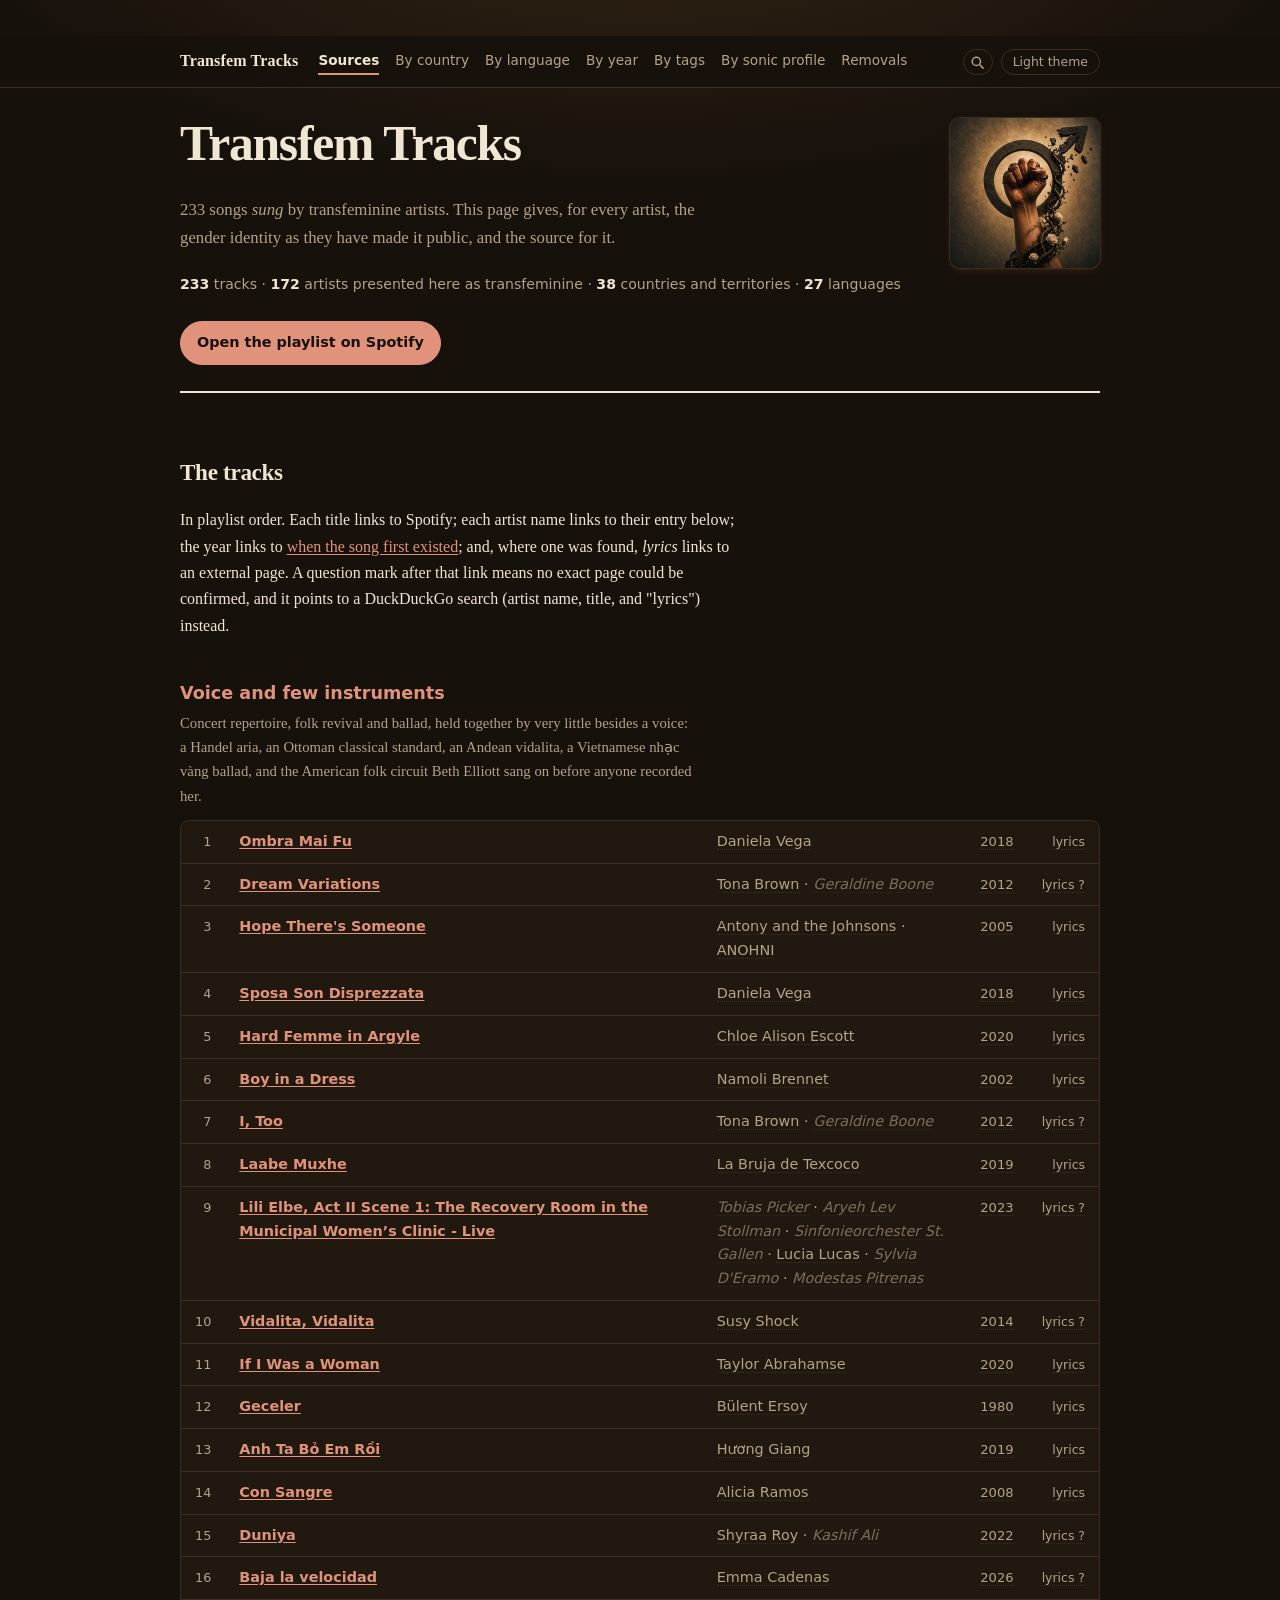
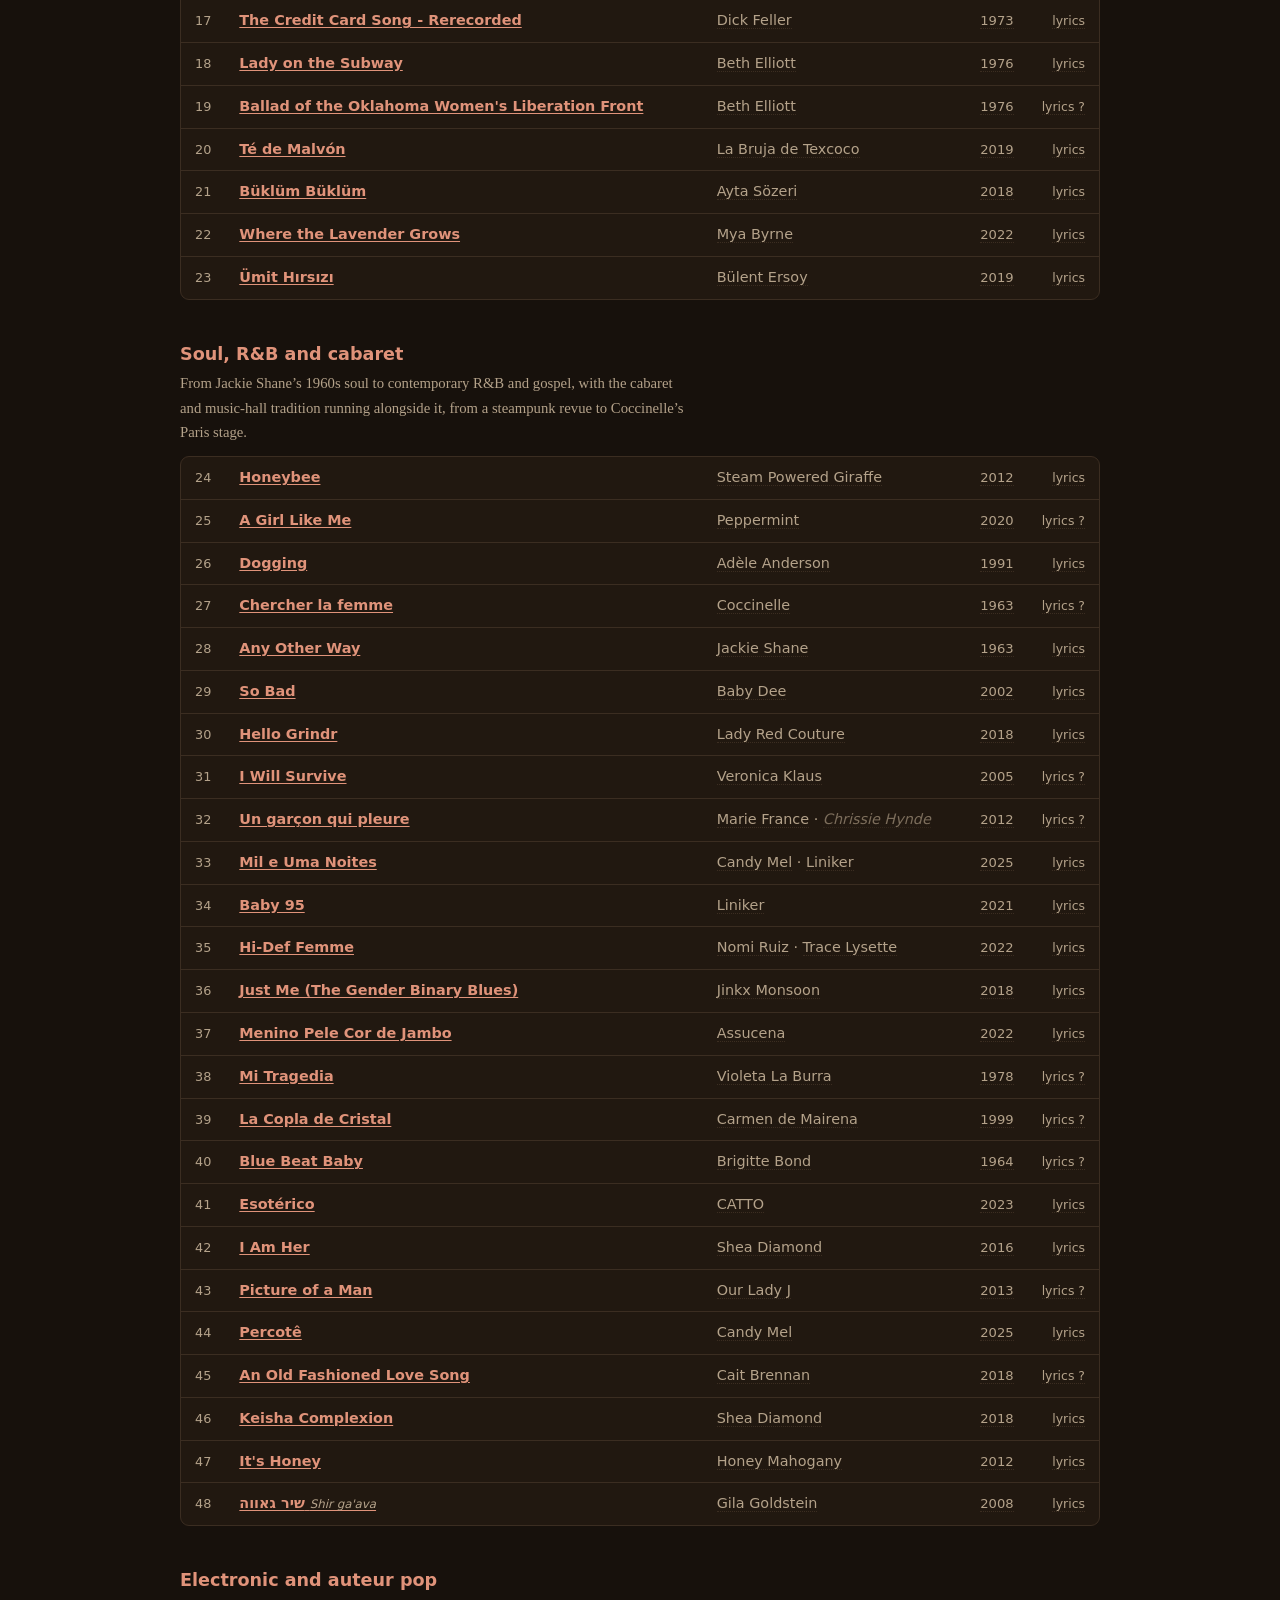
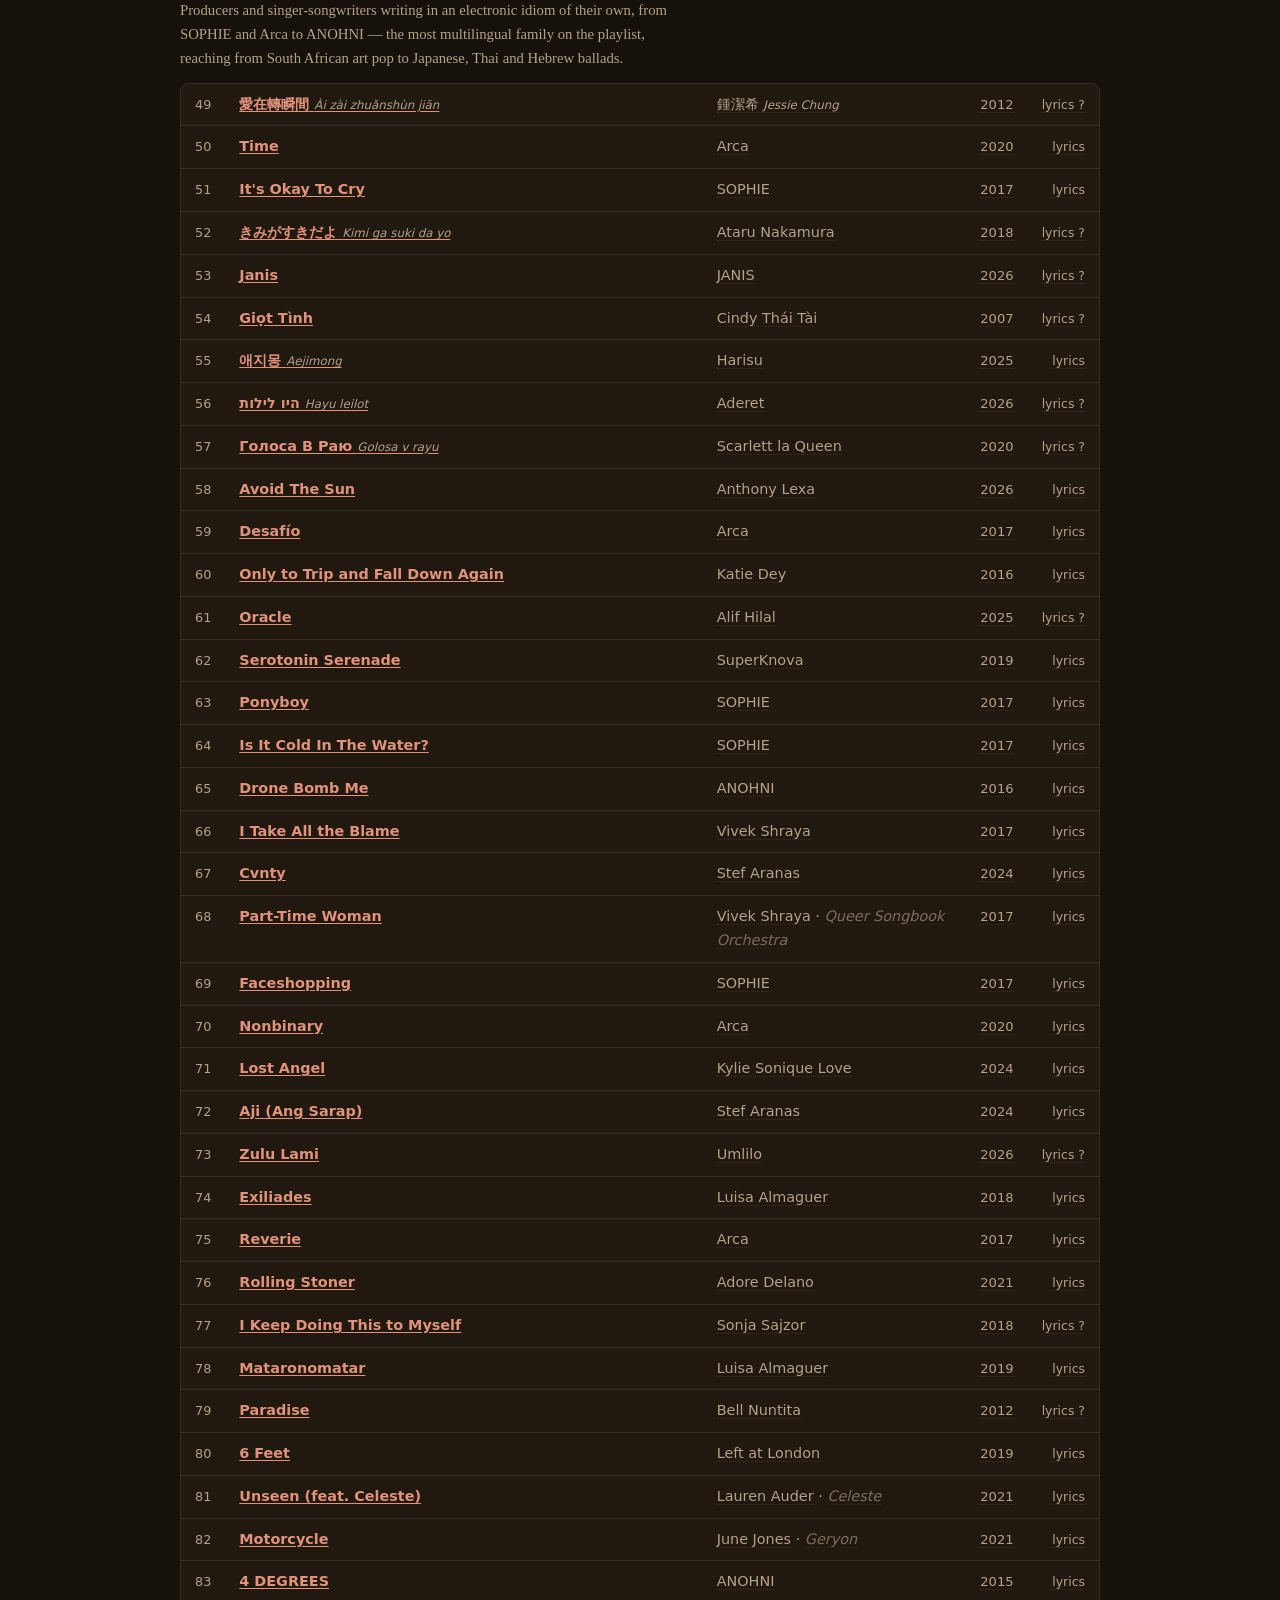
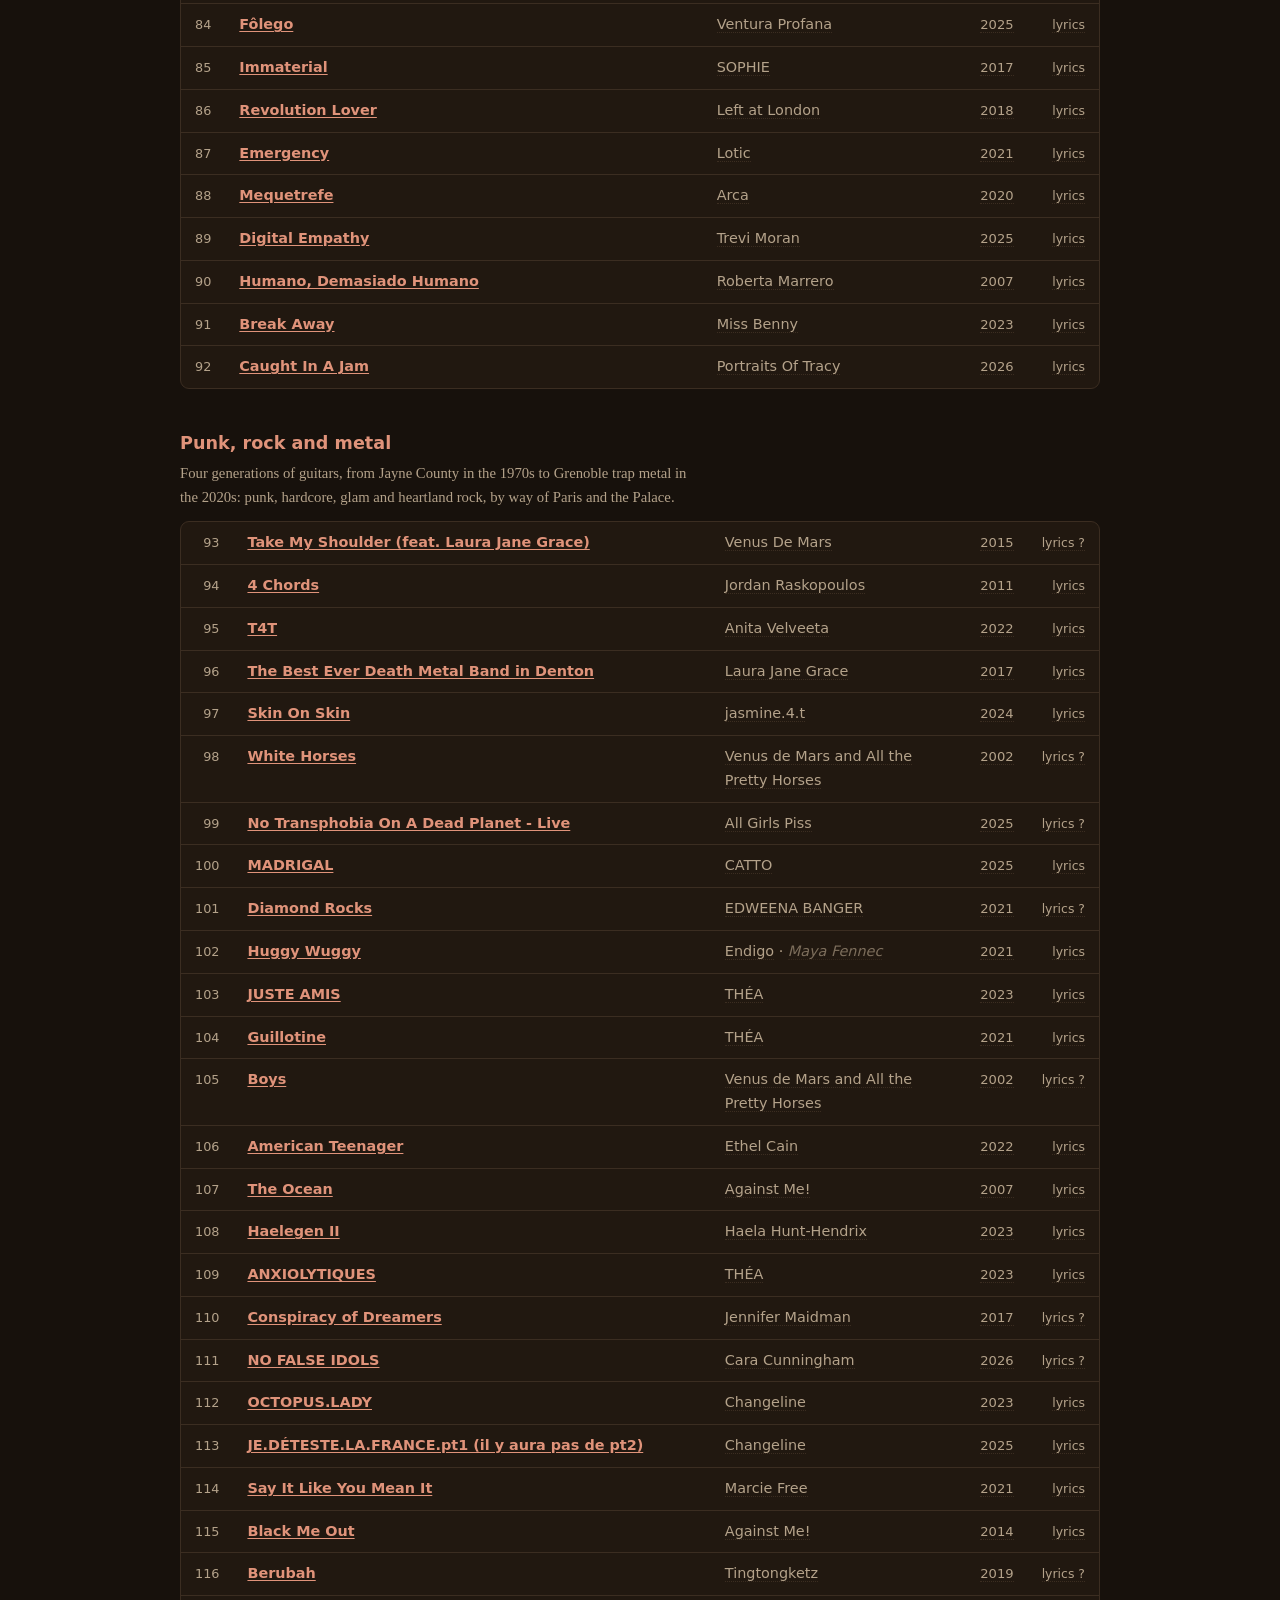
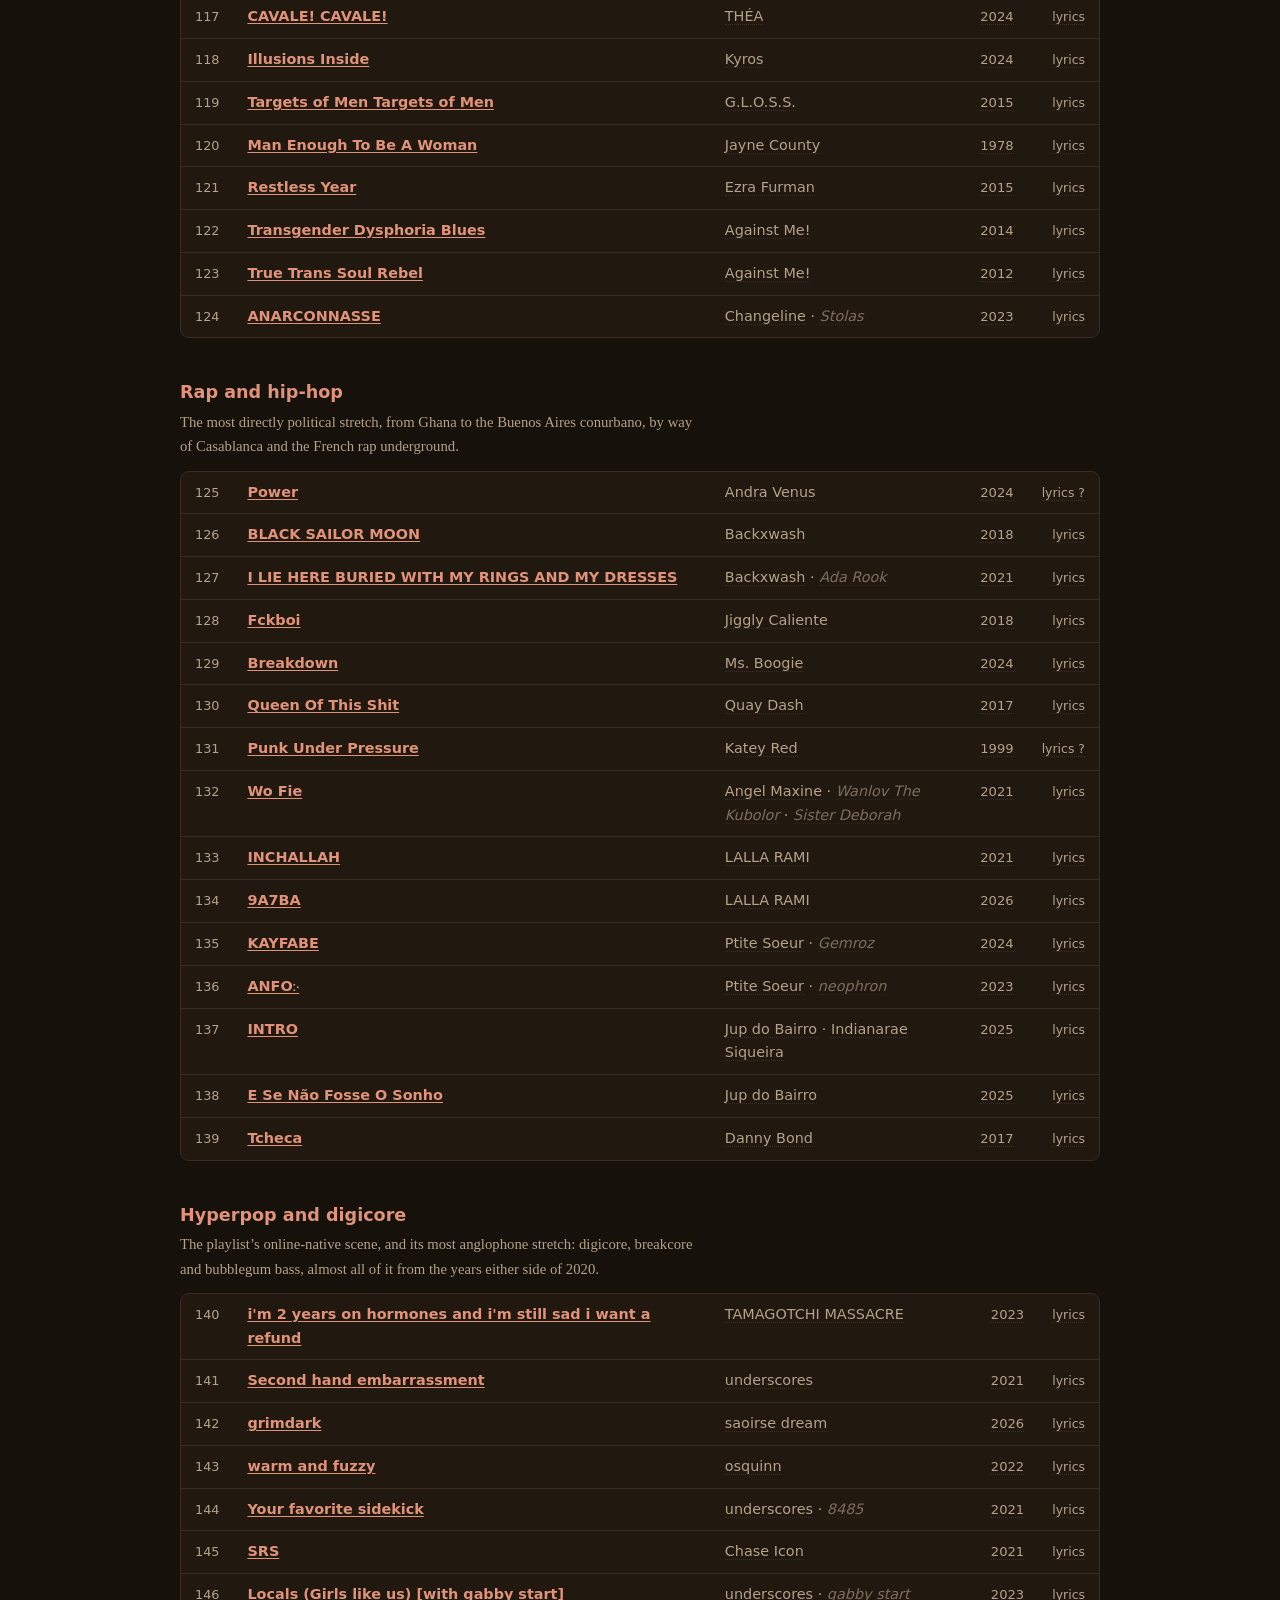
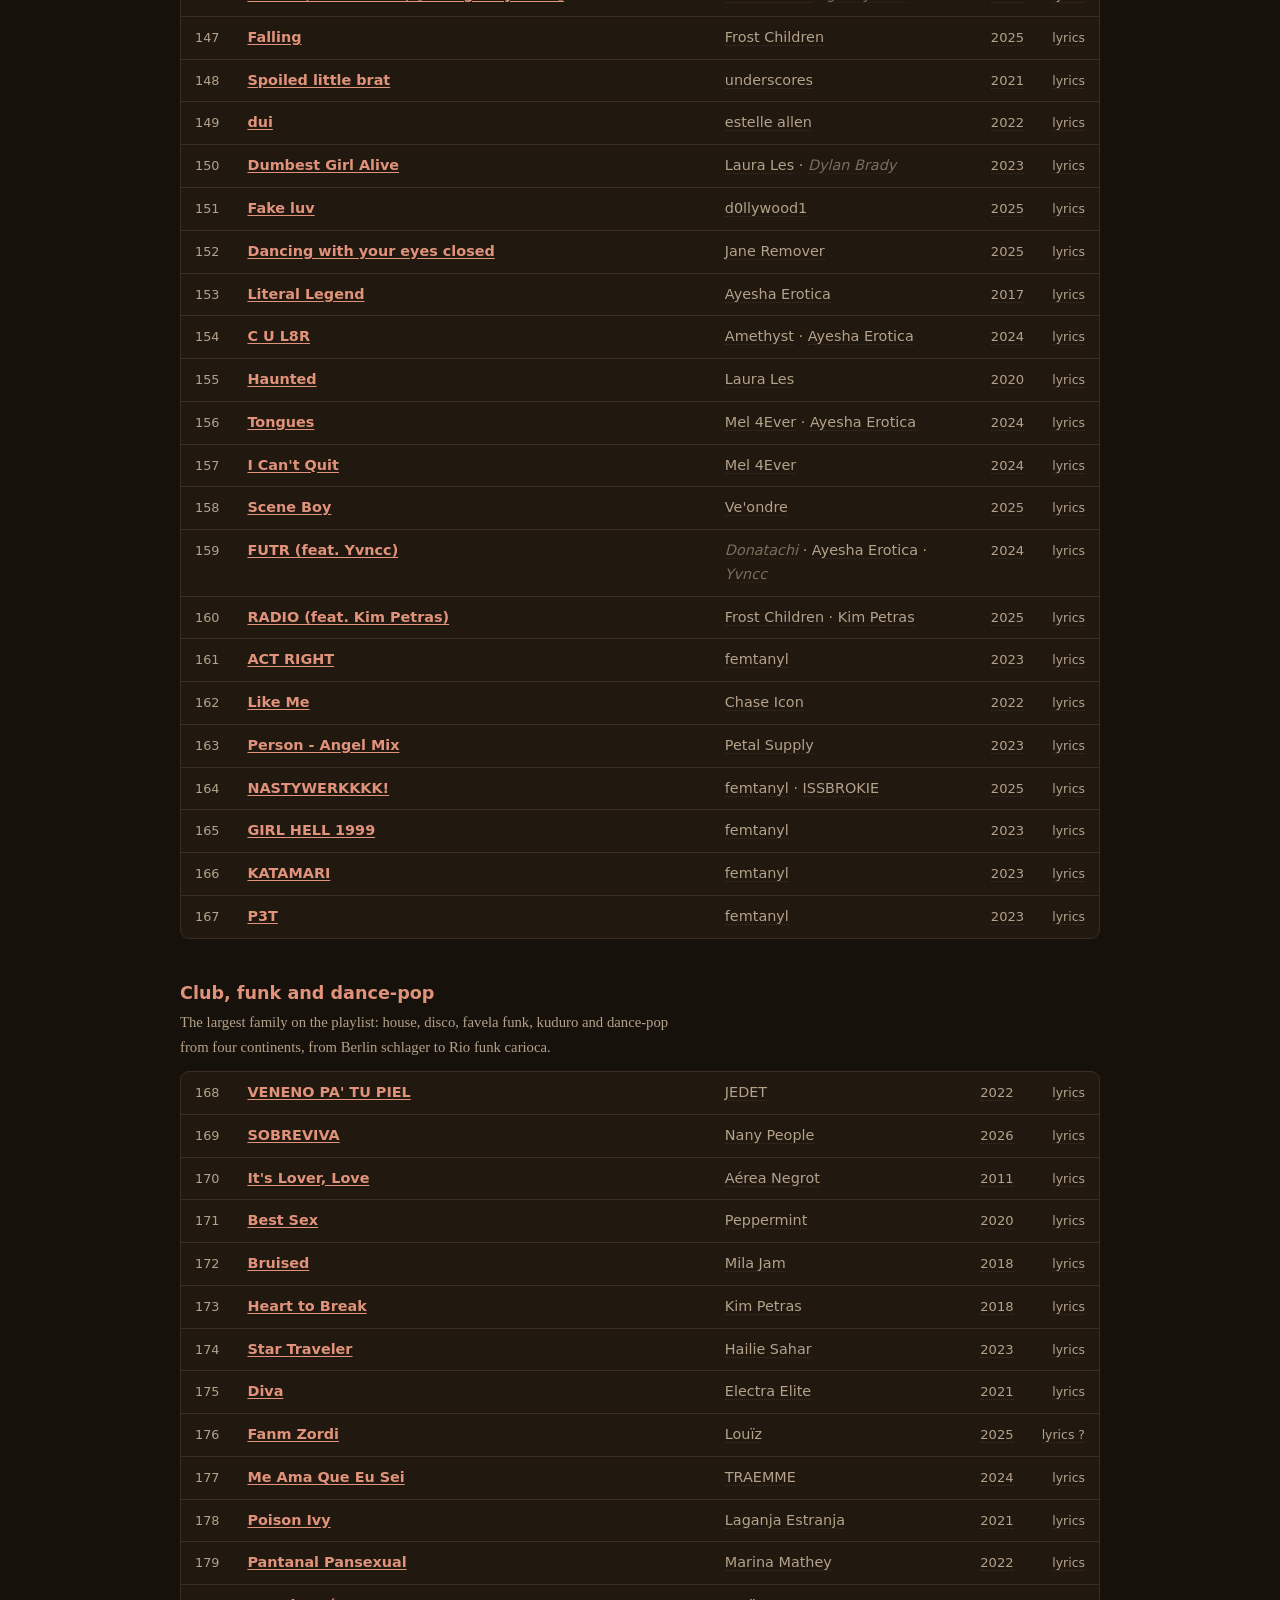
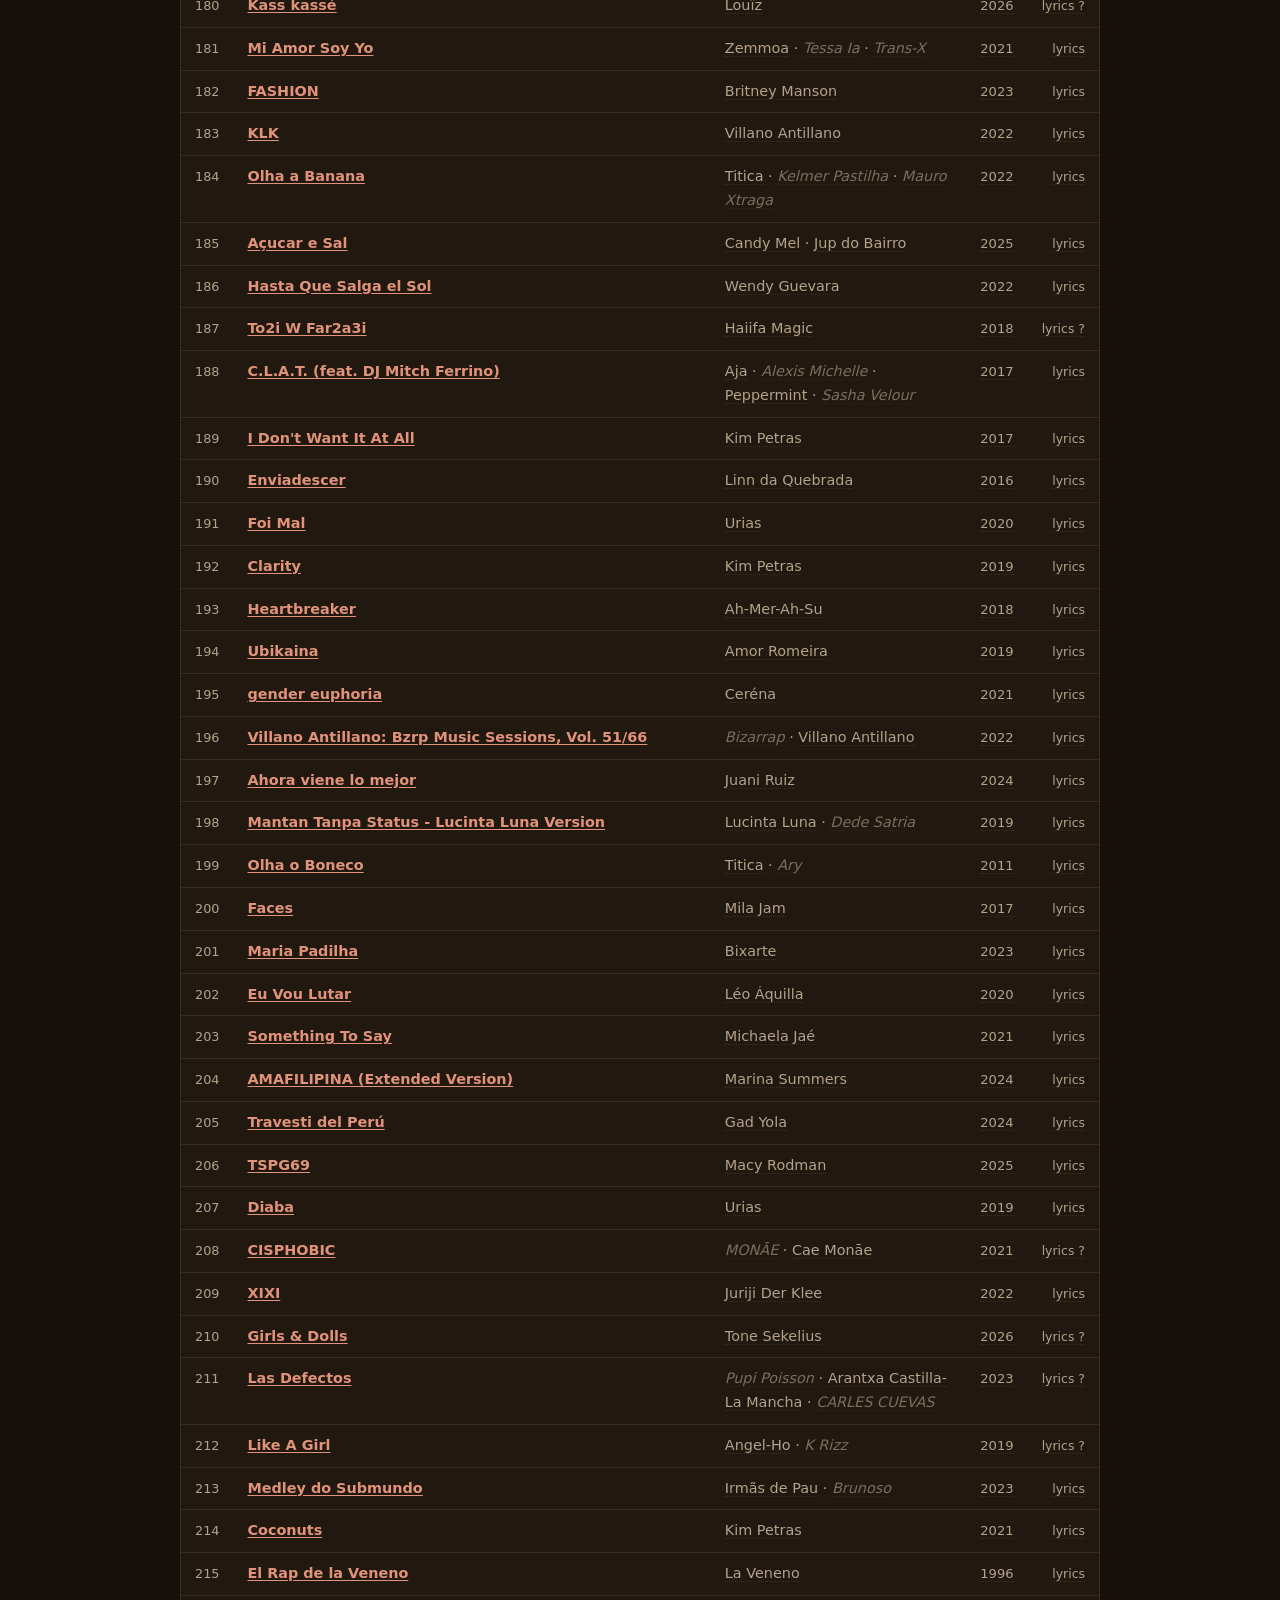
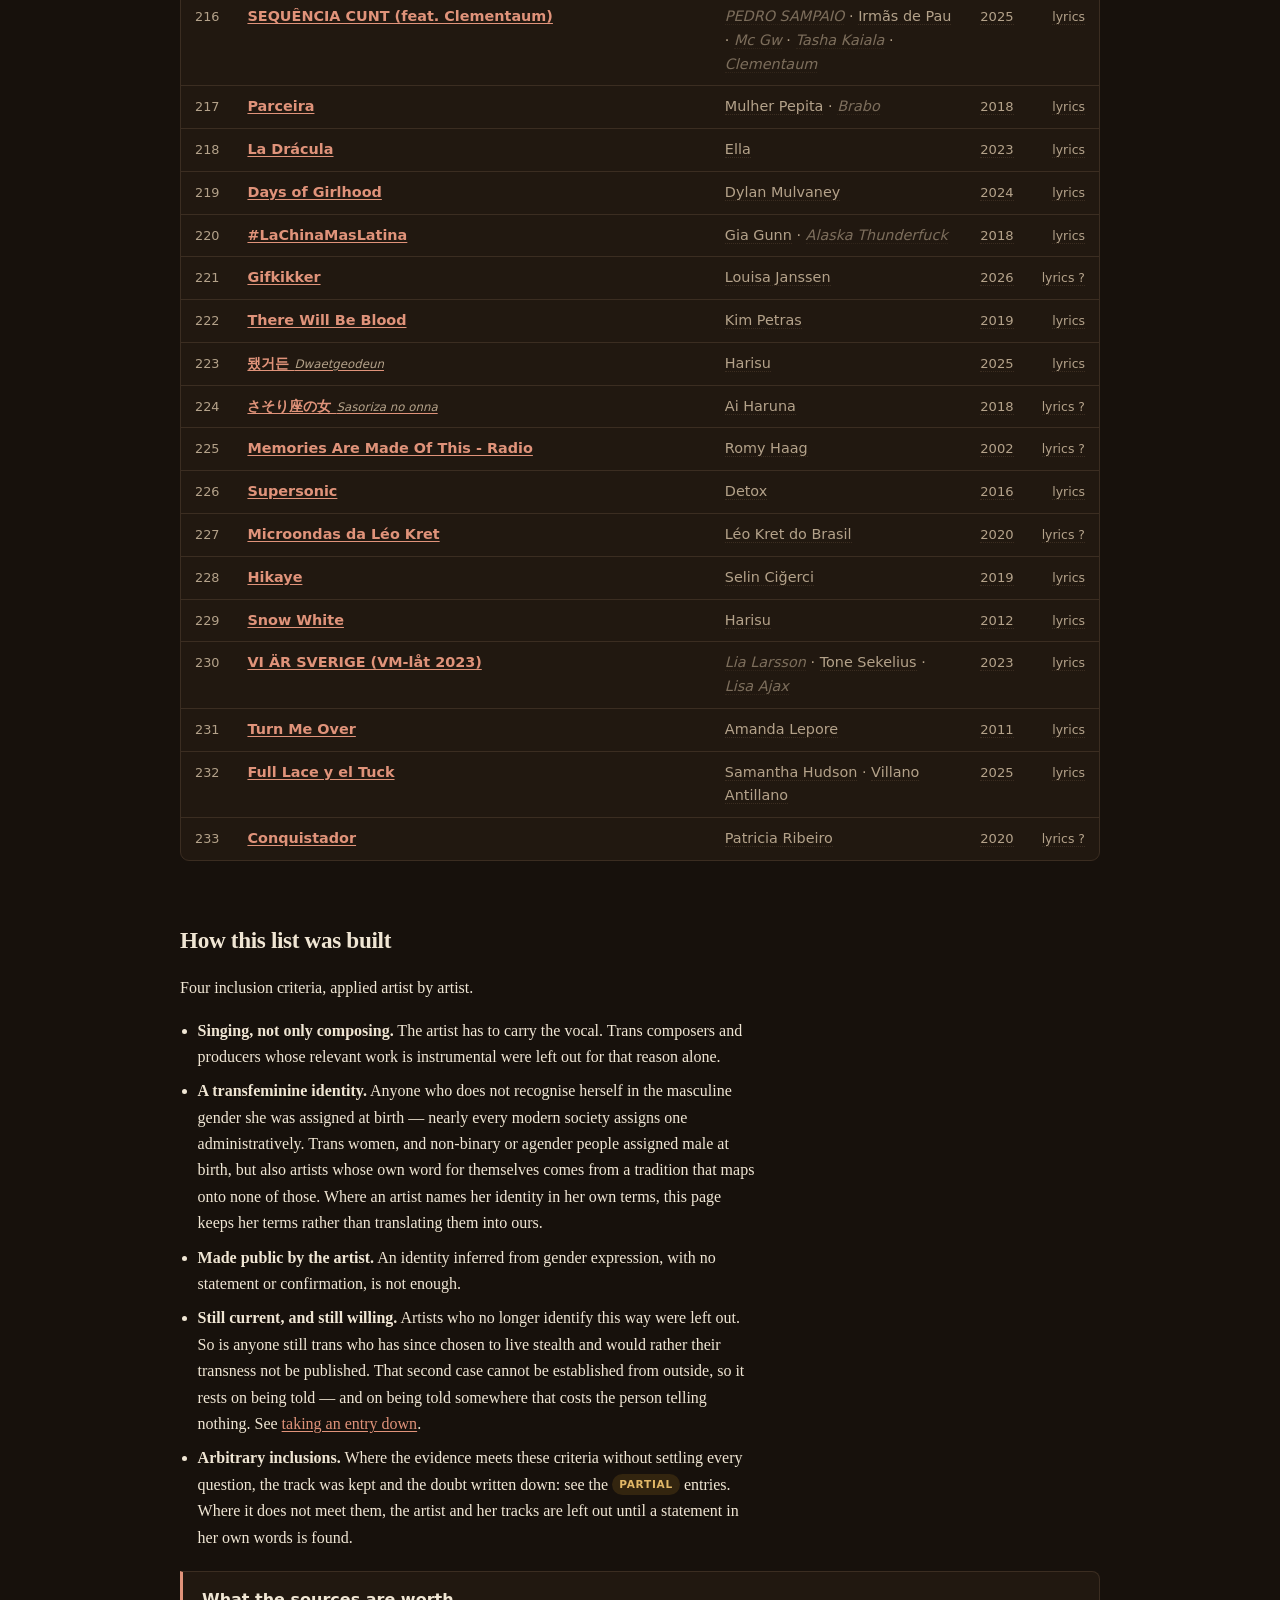
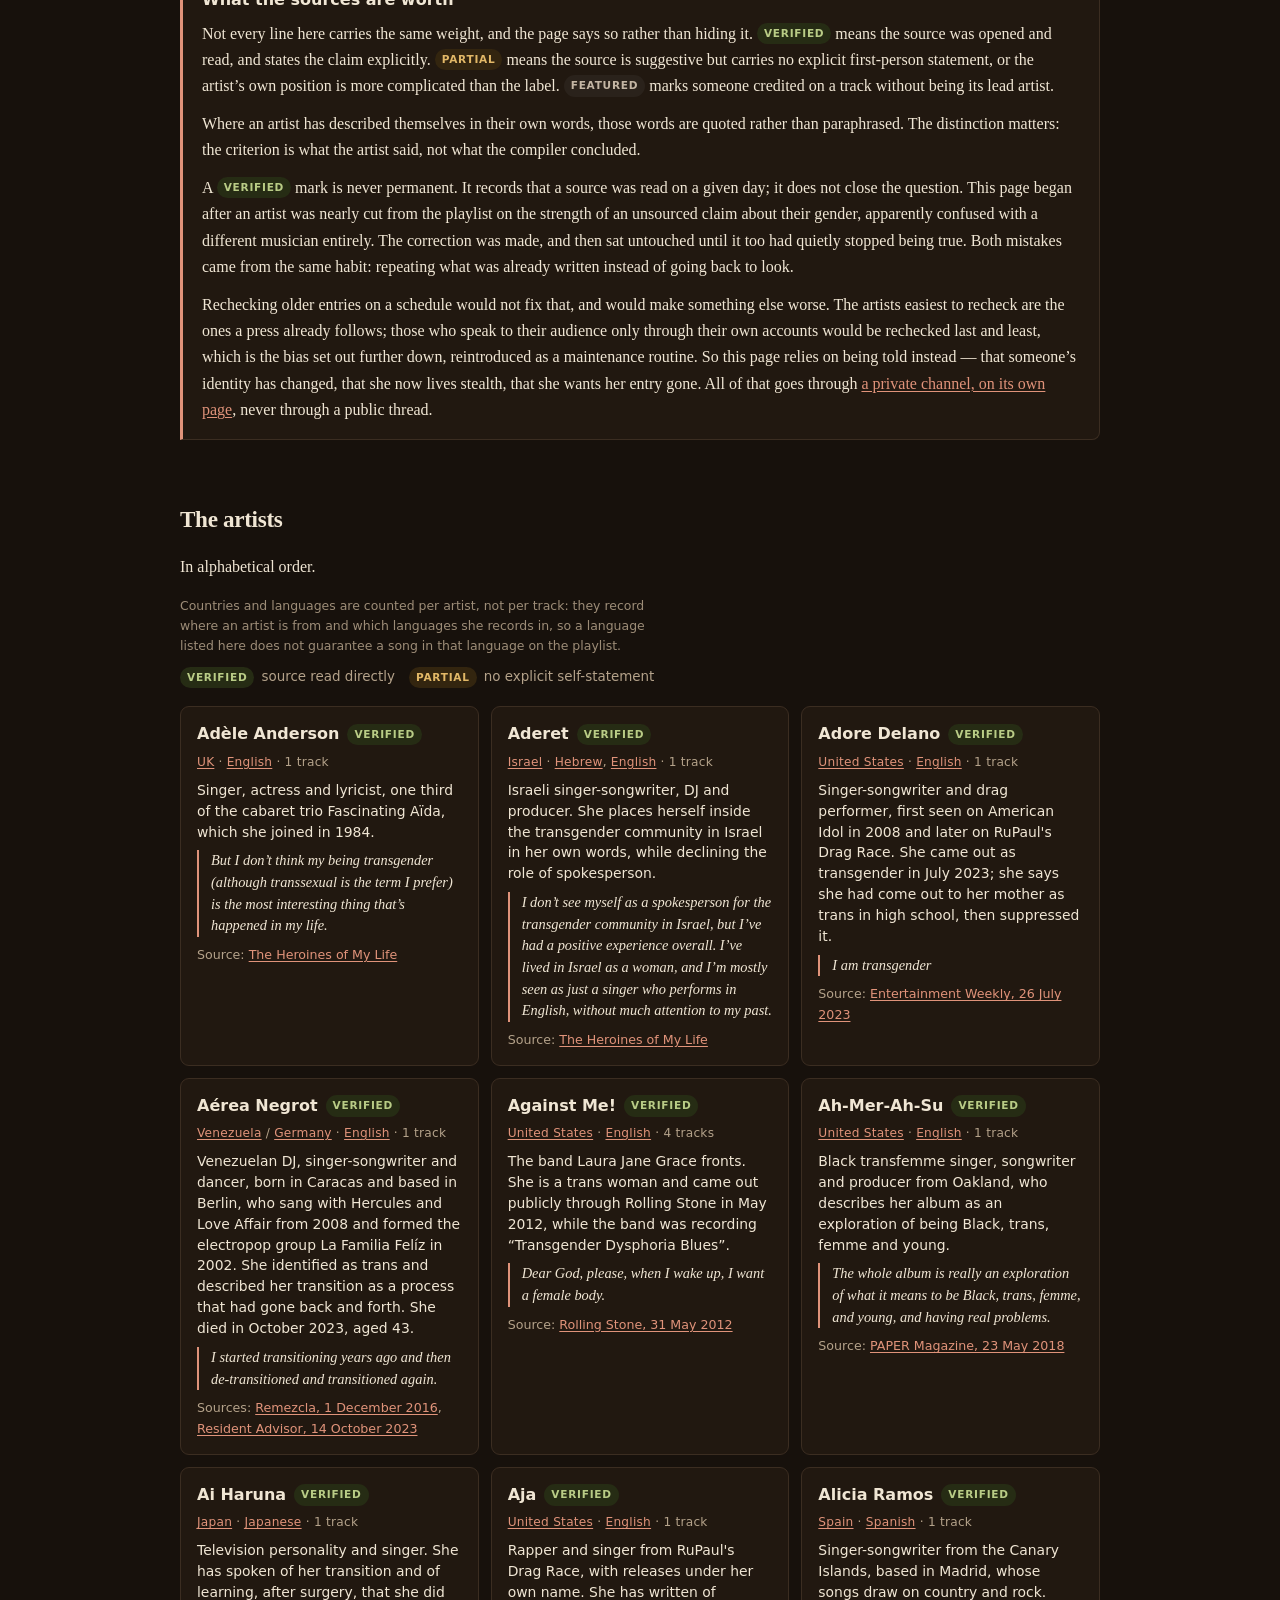
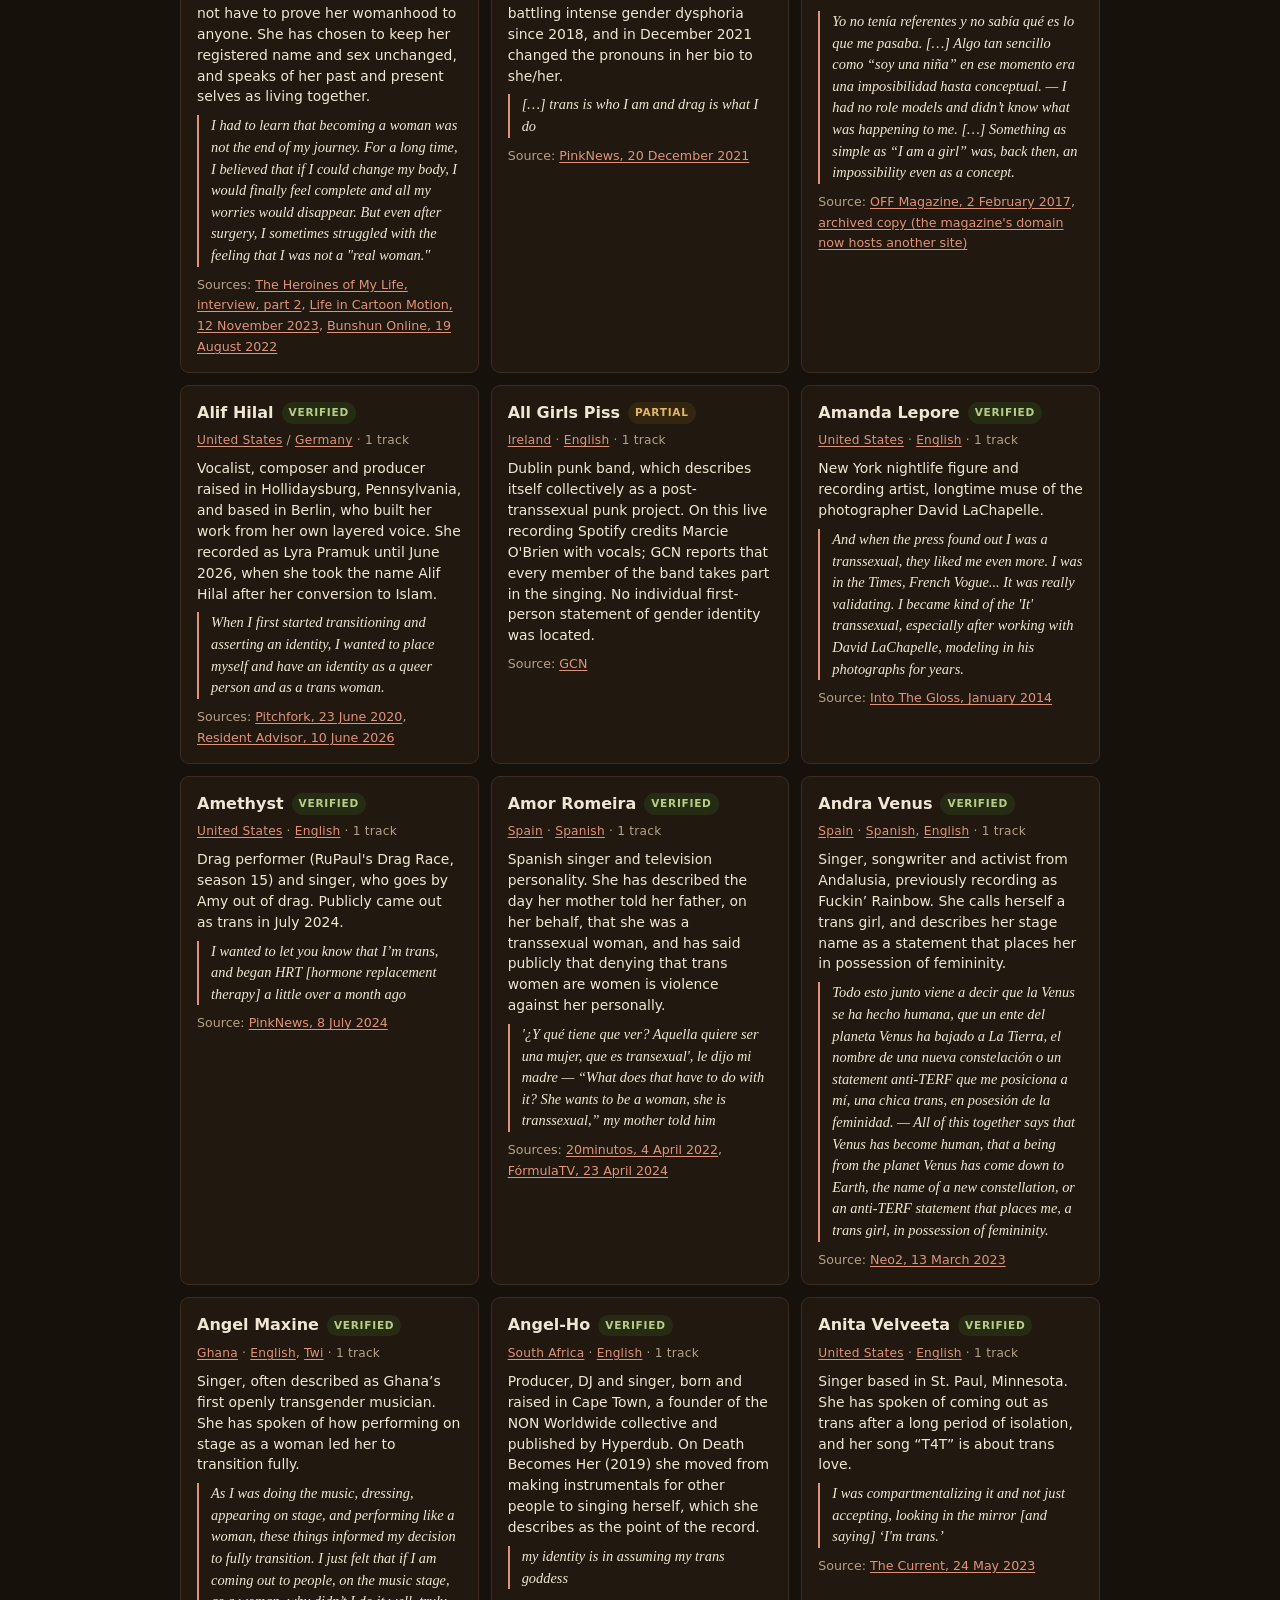
==== commit 00d05e25: "Alphabetical artist cards; Latin transcriptions for non-Latin names and titles Transcriptions in rom" ====
--- a/index.html
+++ b/index.html
@@ -224,6 +224,10 @@
  .pagenav.js .navlinks .here{background:var(--soft)}
 }
 @media (max-width:420px){.pagenav .brand{font-size:.92rem}.menubtn span{display:none}.menubtn{padding:0 8px}}
+
+/* Transcription latine d'un nom ou d'un titre non latin (roman.py). */
+.rom{font-size:.82em;font-style:italic;font-weight:400;color:var(--muted);letter-spacing:0;text-transform:none}
+.searchout .sr{font-size:.85em;font-style:italic;color:var(--muted)}
 </style>
 <meta name="google-site-verification" content="qT6yrEeij9IixiRGg5rg4eShdPrTJ2TBa4QzXn78iuY">
 <link rel="canonical" href="https://clairevdd.github.io/transfem-tracks/">
@@ -237,7 +241,7 @@
 </head>
 <body>
 <div class="wrap">
-<nav class="pagenav" id="tc-nav"><a class="brand" href="index.html">Transfem Tracks</a><button type="button" class="menubtn" id="tc-menu" hidden aria-expanded="false" aria-controls="tc-links"><svg viewBox="0 0 20 20" width="15" height="15" aria-hidden="true"><path d="M3 5h14M3 10h14M3 15h14" stroke="currentColor" stroke-width="2" stroke-linecap="round"/></svg><span>Menu</span></button><span class="navlinks" id="tc-links"><span class="here">Sources</span><a href="countries.html">By country</a><a href="languages.html">By language</a><a href="years.html">By year</a><a href="tags.html">By tags</a><a href="sonic.html">By sonic profile</a><a href="takedown.html">Removals</a></span><span class="navtools"><button type="button" class="searchbtn" id="tcs-btn" hidden aria-label="Search artists and songs" aria-expanded="false" aria-controls="tcs-panel"><svg viewBox="0 0 20 20" width="15" height="15" aria-hidden="true"><circle cx="8.5" cy="8.5" r="5.5" fill="none" stroke="currentColor" stroke-width="2"/><path d="M13 13l4.5 4.5" stroke="currentColor" stroke-width="2" stroke-linecap="round"/></svg></button><div class="searchpanel" id="tcs-panel" hidden><input type="search" id="tcs-in" placeholder="Search an artist or a song" autocomplete="off" spellcheck="false" aria-label="Search an artist or a song"><ul id="tcs-out" class="searchout"></ul></div><script>(function(){var b=document.getElementById("tcs-btn"),p=document.getElementById("tcs-panel"),i=document.getElementById("tcs-in"),o=document.getElementById("tcs-out"),D=null,L=null;b.hidden=false;function n(s){return s.normalize("NFD").replace(/[\u0300-\u036f]/g,"").toLowerCase().replace(/\u0153/g,"oe").replace(/\u00e6/g,"ae").replace(/\u00df/g,"ss").replace(/['\u2019]/g,"").replace(/[^\p{L}\p{N}]+/gu," ").trim()}function e(s){return s.replace(/[&<>"]/g,function(c){return{"&":"&amp;","<":"&lt;",">":"&gt;","\"":"&quot;"}[c]})}function ld(){if(!L)L=fetch("search-index.json").then(function(r){return r.json()}).then(function(j){j.forEach(function(x){x.k=n(x.t);x.q=" "+n(x.t+" "+(x.s||""))});D=j;return j});return L}function run(){var q=n(i.value.trim());if(!q){o.innerHTML="";return}ld().then(function(d){var w=q.split(" "),r=d.filter(function(x){return w.every(function(v){return x.q.indexOf(" "+v)>=0})});r.sort(function(a,c){var sa=a.k.indexOf(q)===0?0:1,sc=c.k.indexOf(q)===0?0:1;return sa-sc||(a.c==="artist"?0:1)-(c.c==="artist"?0:1)||a.k.localeCompare(c.k)});o.innerHTML=r.length?r.slice(0,30).map(function(x){return'<li><a href="'+x.h+'"><span class="sk">'+x.c+'</span>'+e(x.t)+(x.s?'<span class="ss">'+e(x.s)+"</span>":"")+"</a></li>"}).join("")+(r.length>30?'<li class="more">'+(r.length-30)+" more, keep typing</li>":""):'<li class="more">Nothing found</li>'})}function sh(v){p.hidden=!v;b.setAttribute("aria-expanded",v?"true":"false");if(v){ld();i.focus()}}b.addEventListener("click",function(){sh(p.hidden)});i.addEventListener("input",run);i.addEventListener("keydown",function(k){if(k.key==="Escape"){sh(false);b.focus()}else if(k.key==="Enter"){var f=o.querySelector("a");if(f){k.preventDefault();f.click()}}});o.addEventListener("click",function(k){if(k.target.closest("a"))sh(false)})})()</script><button type="button" class="themebtn" onclick="tcToggleTheme()" aria-label="Switch between dark and light theme"><span class="to-light">Light theme</span><span class="to-dark">Dark theme</span></button></span></nav><script>(function(){var n=document.getElementById("tc-nav"),b=document.getElementById("tc-menu"),l=document.getElementById("tc-links");n.classList.add("js");b.hidden=false;function s(v){n.classList.toggle("open",v);b.setAttribute("aria-expanded",v?"true":"false")}var sb=document.getElementById("tcs-btn"),sp=document.getElementById("tcs-panel");if(sb)sb.addEventListener("click",function(){s(false)});b.addEventListener("click",function(e){e.stopPropagation();var v=!n.classList.contains("open");if(v&&sp&&!sp.hidden){sp.hidden=true;sb.setAttribute("aria-expanded","false")}s(v)});l.addEventListener("click",function(e){if(e.target.closest("a"))s(false)});document.addEventListener("click",function(e){if(!n.contains(e.target))s(false)});document.addEventListener("keydown",function(e){if(e.key==="Escape"&&n.classList.contains("open")){s(false);b.focus()}});if(location.hash){var t=0;addEventListener("touchstart",function(){t=1},{passive:true});addEventListener("wheel",function(){t=1},{passive:true});var j=function(){if(t)return;var e=document.getElementById(decodeURIComponent(location.hash.slice(1)));if(e&&e.tagName!=="DETAILS")e.scrollIntoView({behavior:"instant"})};document.addEventListener("DOMContentLoaded",j);addEventListener("load",function(){setTimeout(j,50)});[300,900].forEach(function(d){setTimeout(j,d)})}})()</script>
+<nav class="pagenav" id="tc-nav"><a class="brand" href="index.html">Transfem Tracks</a><button type="button" class="menubtn" id="tc-menu" hidden aria-expanded="false" aria-controls="tc-links"><svg viewBox="0 0 20 20" width="15" height="15" aria-hidden="true"><path d="M3 5h14M3 10h14M3 15h14" stroke="currentColor" stroke-width="2" stroke-linecap="round"/></svg><span>Menu</span></button><span class="navlinks" id="tc-links"><span class="here">Sources</span><a href="countries.html">By country</a><a href="languages.html">By language</a><a href="years.html">By year</a><a href="tags.html">By tags</a><a href="sonic.html">By sonic profile</a><a href="takedown.html">Removals</a></span><span class="navtools"><button type="button" class="searchbtn" id="tcs-btn" hidden aria-label="Search artists and songs" aria-expanded="false" aria-controls="tcs-panel"><svg viewBox="0 0 20 20" width="15" height="15" aria-hidden="true"><circle cx="8.5" cy="8.5" r="5.5" fill="none" stroke="currentColor" stroke-width="2"/><path d="M13 13l4.5 4.5" stroke="currentColor" stroke-width="2" stroke-linecap="round"/></svg></button><div class="searchpanel" id="tcs-panel" hidden><input type="search" id="tcs-in" placeholder="Search an artist or a song" autocomplete="off" spellcheck="false" aria-label="Search an artist or a song"><ul id="tcs-out" class="searchout"></ul></div><script>(function(){var b=document.getElementById("tcs-btn"),p=document.getElementById("tcs-panel"),i=document.getElementById("tcs-in"),o=document.getElementById("tcs-out"),D=null,L=null;b.hidden=false;function n(s){return s.normalize("NFD").replace(/[\u0300-\u036f]/g,"").toLowerCase().replace(/\u0153/g,"oe").replace(/\u00e6/g,"ae").replace(/\u00df/g,"ss").replace(/['\u2019]/g,"").replace(/[^\p{L}\p{N}]+/gu," ").trim()}function e(s){return s.replace(/[&<>"]/g,function(c){return{"&":"&amp;","<":"&lt;",">":"&gt;","\"":"&quot;"}[c]})}function ld(){if(!L)L=fetch("search-index.json").then(function(r){return r.json()}).then(function(j){j.forEach(function(x){x.k=n(x.r||x.t);x.q=" "+n(x.t+" "+(x.r||"")+" "+(x.s||""))});D=j;return j});return L}function run(){var q=n(i.value.trim());if(!q){o.innerHTML="";return}ld().then(function(d){var w=q.split(" "),r=d.filter(function(x){return w.every(function(v){return x.q.indexOf(" "+v)>=0})});r.sort(function(a,c){var sa=a.k.indexOf(q)===0?0:1,sc=c.k.indexOf(q)===0?0:1;return sa-sc||(a.c==="artist"?0:1)-(c.c==="artist"?0:1)||a.k.localeCompare(c.k)});o.innerHTML=r.length?r.slice(0,30).map(function(x){return'<li><a href="'+x.h+'"><span class="sk">'+x.c+'</span>'+e(x.t)+(x.r?' <span class="sr">'+e(x.r)+"</span>":"")+(x.s?'<span class="ss">'+e(x.s)+"</span>":"")+"</a></li>"}).join("")+(r.length>30?'<li class="more">'+(r.length-30)+" more, keep typing</li>":""):'<li class="more">Nothing found</li>'})}function sh(v){p.hidden=!v;b.setAttribute("aria-expanded",v?"true":"false");if(v){ld();i.focus()}}b.addEventListener("click",function(){sh(p.hidden)});i.addEventListener("input",run);i.addEventListener("keydown",function(k){if(k.key==="Escape"){sh(false);b.focus()}else if(k.key==="Enter"){var f=o.querySelector("a");if(f){k.preventDefault();f.click()}}});o.addEventListener("click",function(k){if(k.target.closest("a"))sh(false)})})()</script><button type="button" class="themebtn" onclick="tcToggleTheme()" aria-label="Switch between dark and light theme"><span class="to-light">Light theme</span><span class="to-dark">Dark theme</span></button></span></nav><script>(function(){var n=document.getElementById("tc-nav"),b=document.getElementById("tc-menu"),l=document.getElementById("tc-links");n.classList.add("js");b.hidden=false;function s(v){n.classList.toggle("open",v);b.setAttribute("aria-expanded",v?"true":"false")}var sb=document.getElementById("tcs-btn"),sp=document.getElementById("tcs-panel");if(sb)sb.addEventListener("click",function(){s(false)});b.addEventListener("click",function(e){e.stopPropagation();var v=!n.classList.contains("open");if(v&&sp&&!sp.hidden){sp.hidden=true;sb.setAttribute("aria-expanded","false")}s(v)});l.addEventListener("click",function(e){if(e.target.closest("a"))s(false)});document.addEventListener("click",function(e){if(!n.contains(e.target))s(false)});document.addEventListener("keydown",function(e){if(e.key==="Escape"&&n.classList.contains("open")){s(false);b.focus()}});if(location.hash){var t=0;addEventListener("touchstart",function(){t=1},{passive:true});addEventListener("wheel",function(){t=1},{passive:true});var j=function(){if(t)return;var e=document.getElementById(decodeURIComponent(location.hash.slice(1)));if(e&&e.tagName!=="DETAILS")e.scrollIntoView({behavior:"instant"})};document.addEventListener("DOMContentLoaded",j);addEventListener("load",function(){setTimeout(j,50)});[300,900].forEach(function(d){setTimeout(j,d)})}})()</script>
 <header class="withcover">
 <img class="cover" src="cover.jpg" width="150" height="150" alt="Playlist cover: a raised fist inside the circle of a male symbol whose arrow breaks apart, wrapped in thorned stems of white roses.">
 <h1>Transfem Tracks</h1>
@@ -301,19 +305,19 @@
 <tr id="t-6xbLVLgDmohMNPF9qGgDfc"><td class="n">45</td><td class="ti"><a href="https://open.spotify.com/track/6xbLVLgDmohMNPF9qGgDfc" target="_blank" rel="noopener">An Old Fashioned Love Song</a></td><td class="cr"><a class="lead" href="#a-cait-brennan">Cait Brennan</a></td><td class="yr"><a href="years.html#y-6xbLVLgDmohMNPF9qGgDfc" title="first published 2018-12-07">2018</a></td><td class="ly"><a href="https://duckduckgo.com/?q=Cait+Brennan+An+Old+Fashioned+Love+Song+lyrics" target="_blank" rel="noopener" title="search results, no exact page confirmed">lyrics&nbsp;?</a></td></tr>
 <tr id="t-0gm0OruZdJlu8jamJe5OCh"><td class="n">46</td><td class="ti"><a href="https://open.spotify.com/track/0gm0OruZdJlu8jamJe5OCh" target="_blank" rel="noopener">Keisha Complexion</a></td><td class="cr"><a class="lead" href="#a-shea-diamond">Shea Diamond</a></td><td class="yr"><a href="years.html#y-0gm0OruZdJlu8jamJe5OCh" title="first published 2018-04-27">2018</a></td><td class="ly"><a href="https://genius.com/Shea-diamond-keisha-complexion-lyrics" target="_blank" rel="noopener" title="lyrics">lyrics</a></td></tr>
 <tr id="t-608TXHjFnEau83A1DoyVCt"><td class="n">47</td><td class="ti"><a href="https://open.spotify.com/track/608TXHjFnEau83A1DoyVCt" target="_blank" rel="noopener">It&#x27;s Honey</a></td><td class="cr"><a class="lead" href="#a-honey-mahogany">Honey Mahogany</a></td><td class="yr"><a href="years.html#y-608TXHjFnEau83A1DoyVCt" title="first published 2012-12-14">2012</a></td><td class="ly"><a href="https://www.songlyrics.com/honey-mahogany/it-s-honey-lyrics/" target="_blank" rel="noopener" title="lyrics">lyrics</a></td></tr>
-<tr id="t-1jTo2GUdfyjvSBaXaV9IMh"><td class="n">48</td><td class="ti"><a href="https://open.spotify.com/track/1jTo2GUdfyjvSBaXaV9IMh" target="_blank" rel="noopener">שיר גאווה</a></td><td class="cr"><a class="lead" href="#a-gila-goldstein">Gila Goldstein</a></td><td class="yr"><a href="years.html#y-1jTo2GUdfyjvSBaXaV9IMh" title="first published 2008">2008</a></td><td class="ly"><a href="https://lyrics.lyricfind.com/lyrics/%D7%92%D7%99%D7%9C%D7%94-%D7%92%D7%95%D7%9C%D7%93%D7%A9%D7%98%D7%99%D7%99%D7%9F-%D7%A9%D7%99%D7%A8-%D7%92%D7%90%D7%95%D7%95%D7%94" target="_blank" rel="noopener" title="lyrics">lyrics</a></td></tr>
+<tr id="t-1jTo2GUdfyjvSBaXaV9IMh"><td class="n">48</td><td class="ti"><a href="https://open.spotify.com/track/1jTo2GUdfyjvSBaXaV9IMh" target="_blank" rel="noopener">שיר גאווה <span class="rom" lang="he-Latn">Shir ga&#x27;ava</span></a></td><td class="cr"><a class="lead" href="#a-gila-goldstein">Gila Goldstein</a></td><td class="yr"><a href="years.html#y-1jTo2GUdfyjvSBaXaV9IMh" title="first published 2008">2008</a></td><td class="ly"><a href="https://lyrics.lyricfind.com/lyrics/%D7%92%D7%99%D7%9C%D7%94-%D7%92%D7%95%D7%9C%D7%93%D7%A9%D7%98%D7%99%D7%99%D7%9F-%D7%A9%D7%99%D7%A8-%D7%92%D7%90%D7%95%D7%95%D7%94" target="_blank" rel="noopener" title="lyrics">lyrics</a></td></tr>
 </tbody></table></div>
 <h3 class="sec">Electronic and auteur pop</h3><p class="secblurb">Producers and singer-songwriters writing in an electronic idiom of their own, from SOPHIE and Arca to ANOHNI — the most multilingual family on the playlist, reaching from South African art pop to Japanese, Thai and Hebrew ballads.</p>
 <div class="tablewrap"><table class="tl"><tbody>
-<tr id="t-7itC84qelbt08WXLeJfzgU"><td class="n">49</td><td class="ti"><a href="https://open.spotify.com/track/7itC84qelbt08WXLeJfzgU" target="_blank" rel="noopener">愛在轉瞬間</a></td><td class="cr"><a class="lead" href="#a-">鍾潔希</a></td><td class="yr"><a href="years.html#y-7itC84qelbt08WXLeJfzgU" title="first published 2012">2012</a></td><td class="ly"><a href="https://duckduckgo.com/?q=%E9%8D%BE%E6%BD%94%E5%B8%8C+%E6%84%9B%E5%9C%A8%E8%BD%89%E7%9E%AC%E9%96%93+lyrics" target="_blank" rel="noopener" title="search results, no exact page confirmed">lyrics&nbsp;?</a></td></tr>
+<tr id="t-7itC84qelbt08WXLeJfzgU"><td class="n">49</td><td class="ti"><a href="https://open.spotify.com/track/7itC84qelbt08WXLeJfzgU" target="_blank" rel="noopener">愛在轉瞬間 <span class="rom" lang="zh-Latn-pinyin">Ài zài zhuǎnshùn jiān</span></a></td><td class="cr"><a class="lead" href="#a-jessie-chung">鍾潔希 <span class="rom" lang="zh-Latn">Jessie Chung</span></a></td><td class="yr"><a href="years.html#y-7itC84qelbt08WXLeJfzgU" title="first published 2012">2012</a></td><td class="ly"><a href="https://duckduckgo.com/?q=%E9%8D%BE%E6%BD%94%E5%B8%8C+%E6%84%9B%E5%9C%A8%E8%BD%89%E7%9E%AC%E9%96%93+lyrics" target="_blank" rel="noopener" title="search results, no exact page confirmed">lyrics&nbsp;?</a></td></tr>
 <tr id="t-3XdXixlx3MoVzfL7pu9hx6"><td class="n">50</td><td class="ti"><a href="https://open.spotify.com/track/3XdXixlx3MoVzfL7pu9hx6" target="_blank" rel="noopener">Time</a></td><td class="cr"><a class="lead" href="#a-arca">Arca</a></td><td class="yr"><a href="years.html#y-3XdXixlx3MoVzfL7pu9hx6" title="first published 2020-05-20">2020</a></td><td class="ly"><a href="https://genius.com/Arca-time-lyrics" target="_blank" rel="noopener" title="lyrics">lyrics</a></td></tr>
 <tr id="t-0QA1xpUuqHDHWZhi0eAbH7"><td class="n">51</td><td class="ti"><a href="https://open.spotify.com/track/0QA1xpUuqHDHWZhi0eAbH7" target="_blank" rel="noopener">It&#x27;s Okay To Cry</a></td><td class="cr"><a class="lead" href="#a-sophie">SOPHIE</a></td><td class="yr"><a href="years.html#y-0QA1xpUuqHDHWZhi0eAbH7" title="first published 2017-10-19">2017</a></td><td class="ly"><a href="https://genius.com/Sophie-its-okay-to-cry-lyrics" target="_blank" rel="noopener" title="lyrics">lyrics</a></td></tr>
-<tr id="t-6EjxYTyXiBzJz6PeOvPiou"><td class="n">52</td><td class="ti"><a href="https://open.spotify.com/track/6EjxYTyXiBzJz6PeOvPiou" target="_blank" rel="noopener">きみがすきだよ</a></td><td class="cr"><a class="lead" href="#a-ataru-nakamura">Ataru Nakamura</a></td><td class="yr"><a href="years.html#y-6EjxYTyXiBzJz6PeOvPiou" title="first published 2018-12-05">2018</a></td><td class="ly"><a href="https://duckduckgo.com/?q=Ataru+Nakamura+%E3%81%8D%E3%81%BF%E3%81%8C%E3%81%99%E3%81%8D%E3%81%A0%E3%82%88+lyrics" target="_blank" rel="noopener" title="search results, no exact page confirmed">lyrics&nbsp;?</a></td></tr>
+<tr id="t-6EjxYTyXiBzJz6PeOvPiou"><td class="n">52</td><td class="ti"><a href="https://open.spotify.com/track/6EjxYTyXiBzJz6PeOvPiou" target="_blank" rel="noopener">きみがすきだよ <span class="rom" lang="ja-Latn">Kimi ga suki da yo</span></a></td><td class="cr"><a class="lead" href="#a-ataru-nakamura">Ataru Nakamura</a></td><td class="yr"><a href="years.html#y-6EjxYTyXiBzJz6PeOvPiou" title="first published 2018-12-05">2018</a></td><td class="ly"><a href="https://duckduckgo.com/?q=Ataru+Nakamura+%E3%81%8D%E3%81%BF%E3%81%8C%E3%81%99%E3%81%8D%E3%81%A0%E3%82%88+lyrics" target="_blank" rel="noopener" title="search results, no exact page confirmed">lyrics&nbsp;?</a></td></tr>
 <tr id="t-52uobAwbP5In7cc0NV677y"><td class="n">53</td><td class="ti"><a href="https://open.spotify.com/track/52uobAwbP5In7cc0NV677y" target="_blank" rel="noopener">Janis</a></td><td class="cr"><a class="lead" href="#a-janis">JANIS</a></td><td class="yr"><a href="years.html#y-52uobAwbP5In7cc0NV677y" title="first published 2026-06-19">2026</a></td><td class="ly"><a href="https://duckduckgo.com/?q=JANIS+Janis+lyrics" target="_blank" rel="noopener" title="search results, no exact page confirmed">lyrics&nbsp;?</a></td></tr>
 <tr id="t-1N1F6UsRGILux57U0YbxJQ"><td class="n">54</td><td class="ti"><a href="https://open.spotify.com/track/1N1F6UsRGILux57U0YbxJQ" target="_blank" rel="noopener">Giọt Tình</a></td><td class="cr"><a class="lead" href="#a-cindy-th-i-tai">Cindy Thái Tài</a></td><td class="yr"><a href="years.html#y-1N1F6UsRGILux57U0YbxJQ" title="first published 2007">2007</a></td><td class="ly"><a href="https://duckduckgo.com/?q=Cindy+Th%C3%A1i+T%C3%A0i+Gi%E1%BB%8Dt+T%C3%ACnh+lyrics" target="_blank" rel="noopener" title="search results, no exact page confirmed">lyrics&nbsp;?</a></td></tr>
-<tr id="t-7l8D5tXUVsdq95VQWn034C"><td class="n">55</td><td class="ti"><a href="https://open.spotify.com/track/7l8D5tXUVsdq95VQWn034C" target="_blank" rel="noopener">애지몽</a></td><td class="cr"><a class="lead" href="#a-harisu">Harisu</a></td><td class="yr"><a href="years.html#y-7l8D5tXUVsdq95VQWn034C" title="first published 2025-08-24">2025</a></td><td class="ly"><a href="https://genius.com/Harisu-a-dream-of-knowing-love-lyrics" target="_blank" rel="noopener" title="lyrics">lyrics</a></td></tr>
-<tr id="t-0DZapO0gUF8XZpk2bu8AeL"><td class="n">56</td><td class="ti"><a href="https://open.spotify.com/track/0DZapO0gUF8XZpk2bu8AeL" target="_blank" rel="noopener">היו לילות</a></td><td class="cr"><a class="lead" href="#a-aderet">Aderet</a></td><td class="yr"><a href="years.html#y-0DZapO0gUF8XZpk2bu8AeL" title="first published 2026-03-05">2026</a></td><td class="ly"><a href="https://duckduckgo.com/?q=Aderet+%D7%94%D7%99%D7%95+%D7%9C%D7%99%D7%9C%D7%95%D7%AA+lyrics" target="_blank" rel="noopener" title="search results, no exact page confirmed">lyrics&nbsp;?</a></td></tr>
-<tr id="t-2KwdLR2SOGSflUigzSekHZ"><td class="n">57</td><td class="ti"><a href="https://open.spotify.com/track/2KwdLR2SOGSflUigzSekHZ" target="_blank" rel="noopener">Голоса В Раю</a></td><td class="cr"><a class="lead" href="#a-scarlett-la-queen">Scarlett la Queen</a></td><td class="yr"><a href="years.html#y-2KwdLR2SOGSflUigzSekHZ" title="first published 2020-05-30">2020</a></td><td class="ly"><a href="https://duckduckgo.com/?q=Scarlett+la+Queen+%D0%93%D0%BE%D0%BB%D0%BE%D1%81%D0%B0+%D0%92+%D0%A0%D0%B0%D1%8E+lyrics" target="_blank" rel="noopener" title="search results, no exact page confirmed">lyrics&nbsp;?</a></td></tr>
+<tr id="t-7l8D5tXUVsdq95VQWn034C"><td class="n">55</td><td class="ti"><a href="https://open.spotify.com/track/7l8D5tXUVsdq95VQWn034C" target="_blank" rel="noopener">애지몽 <span class="rom" lang="ko-Latn">Aejimong</span></a></td><td class="cr"><a class="lead" href="#a-harisu">Harisu</a></td><td class="yr"><a href="years.html#y-7l8D5tXUVsdq95VQWn034C" title="first published 2025-08-24">2025</a></td><td class="ly"><a href="https://genius.com/Harisu-a-dream-of-knowing-love-lyrics" target="_blank" rel="noopener" title="lyrics">lyrics</a></td></tr>
+<tr id="t-0DZapO0gUF8XZpk2bu8AeL"><td class="n">56</td><td class="ti"><a href="https://open.spotify.com/track/0DZapO0gUF8XZpk2bu8AeL" target="_blank" rel="noopener">היו לילות <span class="rom" lang="he-Latn">Hayu leilot</span></a></td><td class="cr"><a class="lead" href="#a-aderet">Aderet</a></td><td class="yr"><a href="years.html#y-0DZapO0gUF8XZpk2bu8AeL" title="first published 2026-03-05">2026</a></td><td class="ly"><a href="https://duckduckgo.com/?q=Aderet+%D7%94%D7%99%D7%95+%D7%9C%D7%99%D7%9C%D7%95%D7%AA+lyrics" target="_blank" rel="noopener" title="search results, no exact page confirmed">lyrics&nbsp;?</a></td></tr>
+<tr id="t-2KwdLR2SOGSflUigzSekHZ"><td class="n">57</td><td class="ti"><a href="https://open.spotify.com/track/2KwdLR2SOGSflUigzSekHZ" target="_blank" rel="noopener">Голоса В Раю <span class="rom" lang="ru-Latn">Golosa v rayu</span></a></td><td class="cr"><a class="lead" href="#a-scarlett-la-queen">Scarlett la Queen</a></td><td class="yr"><a href="years.html#y-2KwdLR2SOGSflUigzSekHZ" title="first published 2020-05-30">2020</a></td><td class="ly"><a href="https://duckduckgo.com/?q=Scarlett+la+Queen+%D0%93%D0%BE%D0%BB%D0%BE%D1%81%D0%B0+%D0%92+%D0%A0%D0%B0%D1%8E+lyrics" target="_blank" rel="noopener" title="search results, no exact page confirmed">lyrics&nbsp;?</a></td></tr>
 <tr id="t-6S04kJTdogPGPWN3jP7mNt"><td class="n">58</td><td class="ti"><a href="https://open.spotify.com/track/6S04kJTdogPGPWN3jP7mNt" target="_blank" rel="noopener">Avoid The Sun</a></td><td class="cr"><a class="lead" href="#a-anthony-lexa">Anthony Lexa</a></td><td class="yr"><a href="years.html#y-6S04kJTdogPGPWN3jP7mNt" title="first published 2026-07-13">2026</a></td><td class="ly"><a href="https://www.musixmatch.com/ko/lyrics/Anthony-Lexa/Avoid-The-Sun" target="_blank" rel="noopener" title="lyrics">lyrics</a></td></tr>
 <tr id="t-3r0gvoaAkWmLdJO4UUv94v"><td class="n">59</td><td class="ti"><a href="https://open.spotify.com/track/3r0gvoaAkWmLdJO4UUv94v" target="_blank" rel="noopener">Desafío</a></td><td class="cr"><a class="lead" href="#a-arca">Arca</a></td><td class="yr"><a href="years.html#y-3r0gvoaAkWmLdJO4UUv94v" title="first published 2017-04-07">2017</a></td><td class="ly"><a href="https://genius.com/Arca-desafio-lyrics" target="_blank" rel="noopener" title="lyrics">lyrics</a></td></tr>
 <tr id="t-42Opc7AzlbYad3AuWsBGuf"><td class="n">60</td><td class="ti"><a href="https://open.spotify.com/track/42Opc7AzlbYad3AuWsBGuf" target="_blank" rel="noopener">Only to Trip and Fall Down Again</a></td><td class="cr"><a class="lead" href="#a-katie-dey">Katie Dey</a></td><td class="yr"><a href="years.html#y-42Opc7AzlbYad3AuWsBGuf" title="first published 2016-08-12">2016</a></td><td class="ly"><a href="https://genius.com/Katie-dey-only-to-trip-and-fall-down-again-lyrics" target="_blank" rel="noopener" title="lyrics">lyrics</a></td></tr>
@@ -491,8 +495,8 @@
 <tr id="t-1ggQljgteCJOF8PFvCiRLa"><td class="n">220</td><td class="ti"><a href="https://open.spotify.com/track/1ggQljgteCJOF8PFvCiRLa" target="_blank" rel="noopener">#LaChinaMasLatina</a></td><td class="cr"><a class="lead" href="#a-gia-gunn">Gia Gunn</a> · <a class="guest" href="#a-alaska-thunderfuck">Alaska Thunderfuck</a></td><td class="yr"><a href="years.html#y-1ggQljgteCJOF8PFvCiRLa" title="first published 2018-08-29">2018</a></td><td class="ly"><a href="https://genius.com/Gia-gunn-lachinamaslatina-lyrics" target="_blank" rel="noopener" title="lyrics">lyrics</a></td></tr>
 <tr id="t-5327YgW0EzH0cd3kWRwx2l"><td class="n">221</td><td class="ti"><a href="https://open.spotify.com/track/5327YgW0EzH0cd3kWRwx2l" target="_blank" rel="noopener">Gifkikker</a></td><td class="cr"><a class="lead" href="#a-louisa-janssen">Louisa Janssen</a></td><td class="yr"><a href="years.html#y-5327YgW0EzH0cd3kWRwx2l" title="first published 2026-04-12">2026</a></td><td class="ly"><a href="https://duckduckgo.com/?q=Louisa+Janssen+Gifkikker+lyrics" target="_blank" rel="noopener" title="search results, no exact page confirmed">lyrics&nbsp;?</a></td></tr>
 <tr id="t-75HFFq9W7Em0dTBG8QeGcT"><td class="n">222</td><td class="ti"><a href="https://open.spotify.com/track/75HFFq9W7Em0dTBG8QeGcT" target="_blank" rel="noopener">There Will Be Blood</a></td><td class="cr"><a class="lead" href="#a-kim-petras">Kim Petras</a></td><td class="yr"><a href="years.html#y-75HFFq9W7Em0dTBG8QeGcT" title="first published 2019-10-01">2019</a></td><td class="ly"><a href="https://genius.com/Kim-petras-there-will-be-blood-lyrics" target="_blank" rel="noopener" title="lyrics">lyrics</a></td></tr>
-<tr id="t-1EPYnBjYhYHcNthEnVWk18"><td class="n">223</td><td class="ti"><a href="https://open.spotify.com/track/1EPYnBjYhYHcNthEnVWk18" target="_blank" rel="noopener">됐거든</a></td><td class="cr"><a class="lead" href="#a-harisu">Harisu</a></td><td class="yr"><a href="years.html#y-1EPYnBjYhYHcNthEnVWk18" title="first published 2025-08-24">2025</a></td><td class="ly"><a href="https://genius.com/Harisu-never-mind-lyrics" target="_blank" rel="noopener" title="lyrics">lyrics</a></td></tr>
-<tr id="t-0GSW6V6GJc4xYi8c5jOu60"><td class="n">224</td><td class="ti"><a href="https://open.spotify.com/track/0GSW6V6GJc4xYi8c5jOu60" target="_blank" rel="noopener">さそり座の女</a></td><td class="cr"><a class="lead" href="#a-ai-haruna">Ai Haruna</a></td><td class="yr"><a href="years.html#y-0GSW6V6GJc4xYi8c5jOu60" title="first published 2018-03-21">2018</a></td><td class="ly"><a href="https://duckduckgo.com/?q=Ai+Haruna+%E3%81%95%E3%81%9D%E3%82%8A%E5%BA%A7%E3%81%AE%E5%A5%B3+lyrics" target="_blank" rel="noopener" title="search results, no exact page confirmed">lyrics&nbsp;?</a></td></tr>
+<tr id="t-1EPYnBjYhYHcNthEnVWk18"><td class="n">223</td><td class="ti"><a href="https://open.spotify.com/track/1EPYnBjYhYHcNthEnVWk18" target="_blank" rel="noopener">됐거든 <span class="rom" lang="ko-Latn">Dwaetgeodeun</span></a></td><td class="cr"><a class="lead" href="#a-harisu">Harisu</a></td><td class="yr"><a href="years.html#y-1EPYnBjYhYHcNthEnVWk18" title="first published 2025-08-24">2025</a></td><td class="ly"><a href="https://genius.com/Harisu-never-mind-lyrics" target="_blank" rel="noopener" title="lyrics">lyrics</a></td></tr>
+<tr id="t-0GSW6V6GJc4xYi8c5jOu60"><td class="n">224</td><td class="ti"><a href="https://open.spotify.com/track/0GSW6V6GJc4xYi8c5jOu60" target="_blank" rel="noopener">さそり座の女 <span class="rom" lang="ja-Latn">Sasoriza no onna</span></a></td><td class="cr"><a class="lead" href="#a-ai-haruna">Ai Haruna</a></td><td class="yr"><a href="years.html#y-0GSW6V6GJc4xYi8c5jOu60" title="first published 2018-03-21">2018</a></td><td class="ly"><a href="https://duckduckgo.com/?q=Ai+Haruna+%E3%81%95%E3%81%9D%E3%82%8A%E5%BA%A7%E3%81%AE%E5%A5%B3+lyrics" target="_blank" rel="noopener" title="search results, no exact page confirmed">lyrics&nbsp;?</a></td></tr>
 <tr id="t-2lgwylOpGMtkvhwdnUOArt"><td class="n">225</td><td class="ti"><a href="https://open.spotify.com/track/2lgwylOpGMtkvhwdnUOArt" target="_blank" rel="noopener">Memories Are Made Of This - Radio</a></td><td class="cr"><a class="lead" href="#a-romy-haag">Romy Haag</a></td><td class="yr"><a href="years.html#y-2lgwylOpGMtkvhwdnUOArt" title="first published 2002">2002</a></td><td class="ly"><a href="https://duckduckgo.com/?q=Romy+Haag+Memories+Are+Made+Of+This+-+Radio+lyrics" target="_blank" rel="noopener" title="search results, no exact page confirmed">lyrics&nbsp;?</a></td></tr>
 <tr id="t-5vCE6qjJI7NhpUrLWktoN9"><td class="n">226</td><td class="ti"><a href="https://open.spotify.com/track/5vCE6qjJI7NhpUrLWktoN9" target="_blank" rel="noopener">Supersonic</a></td><td class="cr"><a class="lead" href="#a-detox">Detox</a></td><td class="yr"><a href="years.html#y-5vCE6qjJI7NhpUrLWktoN9" title="first published 2016-09-02">2016</a></td><td class="ly"><a href="https://genius.com/Detox-icunt-supersonic-lyrics" target="_blank" rel="noopener" title="lyrics">lyrics</a></td></tr>
 <tr id="t-4sZgum8lh9hLPxREjgo4vo"><td class="n">227</td><td class="ti"><a href="https://open.spotify.com/track/4sZgum8lh9hLPxREjgo4vo" target="_blank" rel="noopener">Microondas da Léo Kret</a></td><td class="cr"><a class="lead" href="#a-leo-kret-do-brasil">Léo Kret do Brasil</a></td><td class="yr"><a href="years.html#y-4sZgum8lh9hLPxREjgo4vo" title="first published 2020-01-27">2020</a></td><td class="ly"><a href="https://duckduckgo.com/?q=L%C3%A9o+Kret+do+Brasil+Microondas+da+L%C3%A9o+Kret+lyrics" target="_blank" rel="noopener" title="search results, no exact page confirmed">lyrics&nbsp;?</a></td></tr>
@@ -523,237 +527,237 @@
 </div>
 
 <h2>The artists</h2>
-<p>In order of appearance.</p>
+<p>In alphabetical order.</p>
 <p class="statnote">Countries and languages are counted per artist, not per track: they record where an artist is from and which languages she records in, so a language listed here does not guarantee a song in that language on the playlist.</p>
 <ul class="legend">
 <li><span class="st st-ok">verified</span> source read directly</li>
 <li><span class="st st-her">partial</span> no explicit self-statement</li>
 </ul>
 
-<div class="cards"><article class="card" id="a-daniela-vega"><h4>Daniela Vega<span class="st st-ok">verified</span></h4><p class="meta"><a href="countries.html#c-CL">Chile</a> &middot; <a href="languages.html#l-a-spanish">Spanish</a>, <a href="languages.html#l-a-italian">Italian</a> &middot; 2 tracks</p><p class="desc">Actress and singer from Santiago, who has sung since the age of eight and trained towards opera. Known for A Fantastic Woman (2017). Speaks of herself as a trans woman in the first person.</p><blockquote>As an actress, I don’t mind if a cisgender actor plays trans. But as a trans woman, I feel that many times we weren’t allowed to show what we can do and we can do many things.</blockquote><p class="src">Source: <a href="https://www.theguardian.com/film/2018/feb/18/daniela-vega-transgender-star-film-industry-a-fantastic-woman-interview" target="_blank" rel="noopener">The Guardian, 18 February 2018</a></p></article>
+<div class="cards"><article class="card" id="a-adele-anderson"><h4>Adèle Anderson<span class="st st-ok">verified</span></h4><p class="meta"><a href="countries.html#c-GB">UK</a> &middot; <a href="languages.html#l-a-english">English</a> &middot; 1 track</p><p class="desc">Singer, actress and lyricist, one third of the cabaret trio Fascinating Aïda, which she joined in 1984.</p><blockquote>But I don’t think my being transgender (although transsexual is the term I prefer) is the most interesting thing that’s happened in my life.</blockquote><p class="src">Source: <a href="https://theheroines.blogspot.com/2014/01/interview-with-adele-anderson.html" target="_blank" rel="noopener">The Heroines of My Life</a></p></article>
+<article class="card" id="a-aderet"><h4>Aderet<span class="st st-ok">verified</span></h4><p class="meta"><a href="countries.html#c-IL">Israel</a> &middot; <a href="languages.html#l-a-hebrew">Hebrew</a>, <a href="languages.html#l-a-english">English</a> &middot; 1 track</p><p class="desc">Israeli singer-songwriter, DJ and producer. She places herself inside the transgender community in Israel in her own words, while declining the role of spokesperson.</p><blockquote>I don’t see myself as a spokesperson for the transgender community in Israel, but I’ve had a positive experience overall. I’ve lived in Israel as a woman, and I’m mostly seen as just a singer who performs in English, without much attention to my past.</blockquote><p class="src">Source: <a href="https://theheroines.blogspot.com/2014/05/interview-with-aderet.html" target="_blank" rel="noopener">The Heroines of My Life</a></p></article>
+<article class="card" id="a-adore-delano"><h4>Adore Delano<span class="st st-ok">verified</span></h4><p class="meta"><a href="countries.html#c-US">United States</a> &middot; <a href="languages.html#l-a-english">English</a> &middot; 1 track</p><p class="desc">Singer-songwriter and drag performer, first seen on American Idol in 2008 and later on RuPaul&#x27;s Drag Race. She came out as transgender in July 2023; she says she had come out to her mother as trans in high school, then suppressed it.</p><blockquote>I am transgender</blockquote><p class="src">Source: <a href="https://ew.com/tv/adore-delano-comes-out-trans-rupauls-drag-race-american-idol/" target="_blank" rel="noopener">Entertainment Weekly, 26 July 2023</a></p></article>
+<article class="card" id="a-aerea-negrot"><h4>Aérea Negrot<span class="st st-ok">verified</span></h4><p class="meta"><a href="countries.html#c-VE">Venezuela</a> / <a href="countries.html#c-DE">Germany</a> &middot; <a href="languages.html#l-a-english">English</a> &middot; 1 track</p><p class="desc">Venezuelan DJ, singer-songwriter and dancer, born in Caracas and based in Berlin, who sang with Hercules and Love Affair from 2008 and formed the electropop group La Familia Felíz in 2002. She identified as trans and described her transition as a process that had gone back and forth. She died in October 2023, aged 43.</p><blockquote>I started transitioning years ago and then de-transitioned and transitioned again.</blockquote><p class="src">Sources: <a href="https://remezcla.com/features/music/aerea-negrot-interview/" target="_blank" rel="noopener">Remezcla, 1 December 2016</a>, <a href="https://ra.co/news/79687" target="_blank" rel="noopener">Resident Advisor, 14 October 2023</a></p></article>
+<article class="card" id="a-against-me"><h4>Against Me!<span class="st st-ok">verified</span></h4><p class="meta"><a href="countries.html#c-US">United States</a> &middot; <a href="languages.html#l-a-english">English</a> &middot; 4 tracks</p><p class="desc">The band Laura Jane Grace fronts. She is a trans woman and came out publicly through Rolling Stone in May 2012, while the band was recording “Transgender Dysphoria Blues”.</p><blockquote>Dear God, please, when I wake up, I want a female body.</blockquote><p class="src">Source: <a href="https://www.rollingstone.com/music/music-news/the-secret-life-of-transgender-rocker-laura-jane-grace-tom-gabel-99788/" target="_blank" rel="noopener">Rolling Stone, 31 May 2012</a></p></article>
+<article class="card" id="a-ah-mer-ah-su"><h4>Ah-Mer-Ah-Su<span class="st st-ok">verified</span></h4><p class="meta"><a href="countries.html#c-US">United States</a> &middot; <a href="languages.html#l-a-english">English</a> &middot; 1 track</p><p class="desc">Black transfemme singer, songwriter and producer from Oakland, who describes her album as an exploration of being Black, trans, femme and young.</p><blockquote>The whole album is really an exploration of what it means to be Black, trans, femme, and young, and having real problems.</blockquote><p class="src">Source: <a href="https://www.papermag.com/ah-mer-ah-su" target="_blank" rel="noopener">PAPER Magazine, 23 May 2018</a></p></article>
+<article class="card" id="a-ai-haruna"><h4>Ai Haruna<span class="st st-ok">verified</span></h4><p class="meta"><a href="countries.html#c-JP">Japan</a> &middot; <a href="languages.html#l-a-japanese">Japanese</a> &middot; 1 track</p><p class="desc">Television personality and singer. She has spoken of her transition and of learning, after surgery, that she did not have to prove her womanhood to anyone. She has chosen to keep her registered name and sex unchanged, and speaks of her past and present selves as living together.</p><blockquote>I had to learn that becoming a woman was not the end of my journey. For a long time, I believed that if I could change my body, I would finally feel complete and all my worries would disappear. But even after surgery, I sometimes struggled with the feeling that I was not a &quot;real woman.&quot;</blockquote><p class="src">Sources: <a href="https://theheroines.blogspot.com/p/interview-with-ai-haruna-part-2.html" target="_blank" rel="noopener">The Heroines of My Life, interview, part 2</a>, <a href="https://lifeincartoonmotion.com/2023/11/12/ai-haruna-sunshine-and-rainbows-at-oc-japan-fair/" target="_blank" rel="noopener">Life in Cartoon Motion, 12 November 2023</a>, <a href="https://bunshun.jp/articles/-/56519" target="_blank" rel="noopener">Bunshun Online, 19 August 2022</a></p></article>
+<article class="card" id="a-aja"><h4>Aja<span class="st st-ok">verified</span></h4><p class="meta"><a href="countries.html#c-US">United States</a> &middot; <a href="languages.html#l-a-english">English</a> &middot; 1 track</p><p class="desc">Rapper and singer from RuPaul&#x27;s Drag Race, with releases under her own name. She has written of battling intense gender dysphoria since 2018, and in December 2021 changed the pronouns in her bio to she/her.</p><blockquote>[…] trans is who I am and drag is what I do</blockquote><p class="src">Source: <a href="https://www.thepinknews.com/2021/12/20/aja-trans-woman-drag-race/" target="_blank" rel="noopener">PinkNews, 20 December 2021</a></p></article>
+<article class="card" id="a-alicia-ramos"><h4>Alicia Ramos<span class="st st-ok">verified</span></h4><p class="meta"><a href="countries.html#c-ES">Spain</a> &middot; <a href="languages.html#l-a-spanish">Spanish</a> &middot; 1 track</p><p class="desc">Singer-songwriter from the Canary Islands, based in Madrid, whose songs draw on country and rock.</p><blockquote>Yo no tenía referentes y no sabía qué es lo que me pasaba. […] Algo tan sencillo como “soy una niña” en ese momento era una imposibilidad hasta conceptual. — I had no role models and didn’t know what was happening to me. […] Something as simple as “I am a girl” was, back then, an impossibility even as a concept.</blockquote><p class="src">Source: <a href="https://offmagazine.es/2017/02/02/acusticoenoff-alicia-ramos-mas-dificultades-mujer-transexual/" target="_blank" rel="noopener">OFF Magazine, 2 February 2017</a>, <a href="https://web.archive.org/web/20200930091046/https://offmagazine.es/2017/02/02/acusticoenoff-alicia-ramos-mas-dificultades-mujer-transexual/" target="_blank" rel="noopener">archived copy (the magazine&#x27;s domain now hosts another site)</a></p></article>
+<article class="card" id="a-alif-hilal"><h4>Alif Hilal<span class="st st-ok">verified</span></h4><p class="meta"><a href="countries.html#c-US">United States</a> / <a href="countries.html#c-DE">Germany</a> &middot; 1 track</p><p class="desc">Vocalist, composer and producer raised in Hollidaysburg, Pennsylvania, and based in Berlin, who built her work from her own layered voice. She recorded as Lyra Pramuk until June 2026, when she took the name Alif Hilal after her conversion to Islam.</p><blockquote>When I first started transitioning and asserting an identity, I wanted to place myself and have an identity as a queer person and as a trans woman.</blockquote><p class="src">Sources: <a href="https://pitchfork.com/features/rising/lyra-pramuk-fountain-interview/" target="_blank" rel="noopener">Pitchfork, 23 June 2020</a>, <a href="https://ra.co/news/85389" target="_blank" rel="noopener">Resident Advisor, 10 June 2026</a></p></article>
+<article class="card" id="a-all-girls-piss"><h4>All Girls Piss<span class="st st-her">partial</span></h4><p class="meta"><a href="countries.html#c-IE">Ireland</a> &middot; <a href="languages.html#l-a-english">English</a> &middot; 1 track</p><p class="desc">Dublin punk band, which describes itself collectively as a post-transsexual punk project. On this live recording Spotify credits Marcie O&#x27;Brien with vocals; GCN reports that every member of the band takes part in the singing. No individual first-person statement of gender identity was located.</p><p class="src">Source: <a href="https://gcn.ie/trans-bands-irish-punk-scene/" target="_blank" rel="noopener">GCN</a></p></article>
+<article class="card" id="a-amanda-lepore"><h4>Amanda Lepore<span class="st st-ok">verified</span></h4><p class="meta"><a href="countries.html#c-US">United States</a> &middot; <a href="languages.html#l-a-english">English</a> &middot; 1 track</p><p class="desc">New York nightlife figure and recording artist, longtime muse of the photographer David LaChapelle.</p><blockquote>And when the press found out I was a transsexual, they liked me even more. I was in the Times, French Vogue... It was really validating. I became kind of the &#x27;It&#x27; transsexual, especially after working with David LaChapelle, modeling in his photographs for years.</blockquote><p class="src">Source: <a href="https://intothegloss.com/2014/01/amanda-lepore" target="_blank" rel="noopener">Into The Gloss, January 2014</a></p></article>
+<article class="card" id="a-amethyst"><h4>Amethyst<span class="st st-ok">verified</span></h4><p class="meta"><a href="countries.html#c-US">United States</a> &middot; <a href="languages.html#l-a-english">English</a> &middot; 1 track</p><p class="desc">Drag performer (RuPaul&#x27;s Drag Race, season 15) and singer, who goes by Amy out of drag. Publicly came out as trans in July 2024.</p><blockquote>I wanted to let you know that I’m trans, and began HRT [hormone replacement therapy] a little over a month ago</blockquote><p class="src">Source: <a href="https://www.thepinknews.com/2024/07/08/amethyst-trans-drag-race-comes-out/" target="_blank" rel="noopener">PinkNews, 8 July 2024</a></p></article>
+<article class="card" id="a-amor-romeira"><h4>Amor Romeira<span class="st st-ok">verified</span></h4><p class="meta"><a href="countries.html#c-ES">Spain</a> &middot; <a href="languages.html#l-a-spanish">Spanish</a> &middot; 1 track</p><p class="desc">Spanish singer and television personality. She has described the day her mother told her father, on her behalf, that she was a transsexual woman, and has said publicly that denying that trans women are women is violence against her personally.</p><blockquote>&#x27;¿Y qué tiene que ver? Aquella quiere ser una mujer, que es transexual&#x27;, le dijo mi madre — “What does that have to do with it? She wants to be a woman, she is transsexual,” my mother told him</blockquote><p class="src">Sources: <a href="https://www.20minutos.es/noticia/4980865/0/amor-romeira-cuenta-como-su-padre-paso-de-ser-transfobo-a-aceptarla-el-mejor-del-mundo-es-una-leccion-de-vida/" target="_blank" rel="noopener">20minutos, 4 April 2022</a>, <a href="https://www.formulatv.com/noticias/amor-romeira-culpa-sonia-ferrer-transfobia-127891/" target="_blank" rel="noopener">FórmulaTV, 23 April 2024</a></p></article>
+<article class="card" id="a-andra-venus"><h4>Andra Venus<span class="st st-ok">verified</span></h4><p class="meta"><a href="countries.html#c-ES">Spain</a> &middot; <a href="languages.html#l-a-spanish">Spanish</a>, <a href="languages.html#l-a-english">English</a> &middot; 1 track</p><p class="desc">Singer, songwriter and activist from Andalusia, previously recording as Fuckin’ Rainbow. She calls herself a trans girl, and describes her stage name as a statement that places her in possession of femininity.</p><blockquote>Todo esto junto viene a decir que la Venus se ha hecho humana, que un ente del planeta Venus ha bajado a La Tierra, el nombre de una nueva constelación o un statement anti-TERF que me posiciona a mí, una chica trans, en posesión de la feminidad. — All of this together says that Venus has become human, that a being from the planet Venus has come down to Earth, the name of a new constellation, or an anti-TERF statement that places me, a trans girl, in possession of femininity.</blockquote><p class="src">Source: <a href="https://www.neo2.com/andra-venus-cantante-trans-andaluza-fuckin-rainbow/" target="_blank" rel="noopener">Neo2, 13 March 2023</a></p></article>
+<article class="card" id="a-angel-maxine"><h4>Angel Maxine<span class="st st-ok">verified</span></h4><p class="meta"><a href="countries.html#c-GH">Ghana</a> &middot; <a href="languages.html#l-a-english">English</a>, <a href="languages.html#l-a-twi">Twi</a> &middot; 1 track</p><p class="desc">Singer, often described as Ghana’s first openly transgender musician. She has spoken of how performing on stage as a woman led her to transition fully.</p><blockquote>As I was doing the music, dressing, appearing on stage, and performing like a woman, these things informed my decision to fully transition. I just felt that if I am coming out to people, on the music stage, as a woman, why didn’t I do it well, truly and fully?</blockquote><p class="src">Source: <a href="https://africanarguments.org/2021/10/becoming-angel-maxine-ghana-first-openly-transgender-musician/" target="_blank" rel="noopener">African Arguments, 28 October 2021</a></p></article>
+<article class="card" id="a-angel-ho"><h4>Angel-Ho<span class="st st-ok">verified</span></h4><p class="meta"><a href="countries.html#c-ZA">South Africa</a> &middot; <a href="languages.html#l-a-english">English</a> &middot; 1 track</p><p class="desc">Producer, DJ and singer, born and raised in Cape Town, a founder of the NON Worldwide collective and published by Hyperdub. On Death Becomes Her (2019) she moved from making instrumentals for other people to singing herself, which she describes as the point of the record.</p><blockquote>my identity is in assuming my trans goddess</blockquote><p class="src">Source: <a href="https://thequietus.com/articles/26179-angel-ho-interview-hyperdub-death-becomes-her" target="_blank" rel="noopener">The Quietus, 12 March 2019</a></p></article>
+<article class="card" id="a-anita-velveeta"><h4>Anita Velveeta<span class="st st-ok">verified</span></h4><p class="meta"><a href="countries.html#c-US">United States</a> &middot; <a href="languages.html#l-a-english">English</a> &middot; 1 track</p><p class="desc">Singer based in St. Paul, Minnesota. She has spoken of coming out as trans after a long period of isolation, and her song “T4T” is about trans love.</p><blockquote>I was compartmentalizing it and not just accepting, looking in the mirror [and saying] ‘I&#x27;m trans.’</blockquote><p class="src">Source: <a href="https://www.thecurrent.org/feature/2023/05/24/anita-velveeta-makes-music-for-weirdos-like-herself" target="_blank" rel="noopener">The Current, 24 May 2023</a></p></article>
+<article class="card" id="a-anohni"><h4>ANOHNI<span class="st st-ok">verified</span></h4><p class="meta"><a href="countries.html#c-GB">UK</a> / <a href="countries.html#c-US">United States</a> &middot; <a href="languages.html#l-a-english">English</a> &middot; 3 tracks</p><p class="desc">Describes herself as a transgender person who wants to be recognised for her feminine essence, and asked to be addressed as “she” to honour her spirit. She has said she was always clear about being transgender in her work, and took ANOHNI as a spirit name.</p><blockquote>I finally got the courage to say, ‘I want you to address me as “she,” because I want you to honor my spirit. I’m a transgender person who wants to be recognized for my feminine essence and aspect.’</blockquote><p class="src">Sources: <a href="https://www.vice.com/en/article/one-decaf-cappuccino-and-orange-juice-with-anohni-briefs-v23n3/" target="_blank" rel="noopener">VICE, 16 May 2016</a>, <a href="https://www.vice.com/en/article/anohni-interview-2015/" target="_blank" rel="noopener">Noisey, 7 December 2015</a></p></article>
+<article class="card" id="a-anthony-lexa"><h4>Anthony Lexa<span class="st st-ok">verified</span></h4><p class="meta"><a href="countries.html#c-GB">UK</a> &middot; <a href="languages.html#l-a-english">English</a> &middot; 1 track</p><p class="desc">Actress (Sex Education) and artist, who speaks of her own experience of growing up trans.</p><blockquote>As trans people, we spend a lot of our young lives trying to prove who we are […]</blockquote><p class="src">Source: <a href="https://www.bigissue.com/news/social-justice/anthony-lexa-trans-secret-santa-christmas/" target="_blank" rel="noopener">The Big Issue, 13 December 2023</a></p></article>
+<article class="card" id="a-antony-and-the-johnsons"><h4>Antony and the Johnsons<span class="st st-ok">verified</span></h4><p class="meta"><a href="countries.html#c-GB">UK</a> / <a href="countries.html#c-US">United States</a> &middot; <a href="languages.html#l-a-english">English</a> &middot; 1 track</p><p class="desc">The project fronted by ANOHNI, under an earlier band name. Same person: see her entry.</p><p class="src">Sources: <a href="https://www.vice.com/en/article/one-decaf-cappuccino-and-orange-juice-with-anohni-briefs-v23n3/" target="_blank" rel="noopener">VICE, 16 May 2016</a>, <a href="https://www.vice.com/en/article/anohni-interview-2015/" target="_blank" rel="noopener">Noisey, 7 December 2015</a></p></article>
+<article class="card" id="a-arantxa-castilla-la-mancha"><h4>Arantxa Castilla-La Mancha<span class="st st-ok">verified</span></h4><p class="meta"><a href="countries.html#c-ES">Spain</a> &middot; <a href="languages.html#l-a-spanish">Spanish</a> &middot; 1 track</p><p class="desc">Drag performer and singer from Extremadura. She introduced herself as non-binary on the first season of Drag Race España, and in December 2022 said on her social media and her podcast that she is a trans woman, adding that she does not want this to be used as an argument against non-binary identities.</p><blockquote>Soy una chica y mi pronombre es ella. — I am a girl and my pronoun is she.</blockquote><p class="src">Source: <a href="https://www.elespanol.com/corazon/bluper/20221222/arantxa-castilla-la-mancha-drag-race-espana-abiertamente/727927241_0.html" target="_blank" rel="noopener">El Español, 22 December 2022</a></p></article>
+<article class="card" id="a-arca"><h4>Arca<span class="st st-ok">verified</span></h4><p class="meta"><a href="countries.html#c-VE">Venezuela</a> &middot; <a href="languages.html#l-a-spanish">Spanish</a>, <a href="languages.html#l-a-english">English</a> &middot; 5 tracks</p><p class="desc">Venezuelan producer and singer. She identifies as a trans woman and sees her gender identity as non-binary, and has gradually shifted to she/her pronouns.</p><blockquote>I identify as a transwoman, and I see my gender identity as nonbinary.</blockquote><p class="src">Source: <a href="https://www.papermag.com/arca-transformation" target="_blank" rel="noopener">PAPER Magazine, 7 April 2020</a></p></article>
+<article class="card" id="a-assucena"><h4>Assucena<span class="st st-ok">verified</span></h4><p class="meta"><a href="countries.html#c-BR">Brazil</a> &middot; <a href="languages.html#l-a-portuguese">Portuguese</a> &middot; 1 track</p><p class="desc">Singer and actress from Bahia. Her first solo album, Lusco-Fusco, came out in October 2023; she says it was by listening to Gal Costa that she came to understand herself as trans.</p><blockquote>Foi por meio dela que eu me tornei uma mulher trans. Foi ela que me deu coragem para ser quem eu sou — It was through music that I became a trans woman. It was music that gave me the courage to be who I am</blockquote><p class="src">Source: <a href="https://www.em.com.br/app/noticia/diversidade/2023/10/05/noticia-diversidade,1571972/pessoas-trans-ainda-estao-na-fase-do-grito-diz-assucena-ao-lancar-disco.shtml" target="_blank" rel="noopener">Estado de Minas / Folhapress, 5 October 2023</a></p></article>
+<article class="card" id="a-ataru-nakamura"><h4>Ataru Nakamura<span class="st st-ok">verified</span></h4><p class="meta"><a href="countries.html#c-JP">Japan</a> &middot; <a href="languages.html#l-a-japanese">Japanese</a> &middot; 1 track</p><p class="desc">Singer-songwriter from Tokyo, working in both rock and enka. She has said that the public disclosure of her gender history, at her debut in 2006, was pressed on her by the people promoting her rather than chosen, and that she now looks back on the attention it brought with gratitude as well as pain.</p><blockquote>注目していただけたのは、今となっては本当にありがたいこと。でも当時は『苦しい』という気持ちの方が大きくて。 — The attention I received, I am truly grateful for it now. But at the time, the feeling of pain was greater.</blockquote><p class="src">Sources: <a href="https://encount.press/archives/1002517" target="_blank" rel="noopener">ENCOUNT, 18 June 2026</a>, <a href="https://gendai.media/articles/-/84549" target="_blank" rel="noopener">FRaU, 28 June 2021</a></p><p class="src">To ask for this entry to be taken down, use the <a href="takedown.html">private channel</a>: a request from her, or from someone writing for her, is enough.</p></article>
+<article class="card" id="a-ayesha-erotica"><h4>Ayesha Erotica<span class="st st-her">partial</span></h4><p class="meta"><a href="countries.html#c-US">United States</a> &middot; <a href="languages.html#l-a-english">English</a> &middot; 4 tracks</p><p class="desc">American singer, songwriter and producer of club pop and hyperpop, also credited with Amethyst, Mel 4Ever and Donatachi. In a post on X she refers to her own dead name, which speaks of a transition; no statement naming her gender identity in her own words was found and read, hence partial.</p><blockquote>My man knows my dead name, my mom, my dad, this shit don&#x27;t scare me sorry.</blockquote><p class="src">Source: <a href="https://x.com/AyeshaOnline69/status/1756717588636459453" target="_blank" rel="noopener">X (@AyeshaOnline69), 11 February 2024</a></p></article>
+<article class="card" id="a-ayta-sozeri"><h4>Ayta Sözeri<span class="st st-ok">verified</span></h4><p class="meta"><a href="countries.html#c-TR">Türkiye</a> &middot; <a href="languages.html#l-a-turkish">Turkish</a> &middot; 1 track</p><p class="desc">Turkish actress who also performs as a singer. In the interview she says she spent years playing male roles before transitioning, and describes herself as having been trapped in her body.</p><blockquote>Bedenimin içinde kendim değildim ki, ailemin yanında kendim olayım. — I wasn&#x27;t even myself inside my own body, so how could I have been myself around my family.</blockquote><p class="src">Source: <a href="https://www.milliyet.com.tr/yazarlar/metin-uyar/bedenime-hapsolmustum-1689922" target="_blank" rel="noopener">Milliyet (Metin Uyar), 5 April 2013</a></p></article>
+<article class="card" id="a-baby-dee"><h4>Baby Dee<span class="st st-ok">verified</span></h4><p class="meta"><a href="countries.html#c-US">United States</a> &middot; <a href="languages.html#l-a-english">English</a> &middot; 1 track</p><p class="desc">Singer, harpist and pianist from suburban Cleveland, who studied church music and the organ and worked in Coney Island sideshows. In the interview cited she describes herself with a reclaimed slur.</p><blockquote>To keep a job like that and be tranny is like, that&#x27;s a bit of a stretch.</blockquote><p class="src">Source: <a href="https://www.npr.org/transcripts/17940655" target="_blank" rel="noopener">NPR, Day to Day, 22 January 2008</a></p></article>
+<article class="card" id="a-backxwash"><h4>Backxwash<span class="st st-ok">verified</span></h4><p class="meta"><a href="countries.html#c-ZM">Zambia</a> / <a href="countries.html#c-CA">Canada</a> &middot; <a href="languages.html#l-a-english">English</a> &middot; 2 tracks</p><p class="desc">Ashanti Mutinta. Rapper who grew up in Zambia and is based in Montreal. She has spoken of coming out first as bi, then as a trans woman.</p><blockquote>I thought that would be the end of it, but it was just the beginning, I’m a trans woman now.</blockquote><p class="src">Source: <a href="https://www.loudersound.com/features/backxwash-i-had-planned-i-was-going-to-die-at-the-end-of-the-year" target="_blank" rel="noopener">Louder, 24 August 2021</a></p></article>
+<article class="card" id="a-bell-nuntita"><h4>Bell Nuntita<span class="st st-ok">verified</span></h4><p class="meta"><a href="countries.html#c-TH">Thailand</a> &middot; <a href="languages.html#l-a-thai">Thai</a> &middot; 1 track</p><p class="desc">Singer, known for a Thailand’s Got Talent performance in which she switched vocal registers mid-song. She has said she wants to be a role model for transgender people in Thailand.</p><blockquote>If I wasn’t transgender I wouldn’t have had the fame. If I didn’t come out, I wouldn’t be able to be a role model or an idol for transgender people in Thailand.</blockquote><p class="src">Sources: <a href="https://www.bangkokpost.com/thailand/politics/326988/bell-aims-to-be-role-model-for-transgenders" target="_blank" rel="noopener">Bangkok Post, 19 December 2012, quoting Time Out Hong Kong</a>, <a href="https://www.thairath.co.th/entertain/celeb/2726447" target="_blank" rel="noopener">Thairath, 19 September 2023</a></p></article>
+<article class="card" id="a-beth-elliott"><h4>Beth Elliott<span class="st st-ok">verified</span></h4><p class="meta"><a href="countries.html#c-US">United States</a> &middot; <a href="languages.html#l-a-english">English</a> &middot; 2 tracks</p><p class="desc">Folk singer and songwriter, active in the San Francisco lesbian movement from the late 1960s. She has described knowing from an early age that she was a girl, while being expected, as the first-born son, to restore her family’s fortunes.</p><blockquote>What it meant to me is well, what it means, objectively, early onset severe gender dysphoria. I knew from an early age, I felt I&#x27;m a girl. Why does nobody see this? Why are they trying to force me to be a boy?</blockquote><p class="src">Source: <a href="https://theoutwordsarchive.org/interview/beth-elliott/" target="_blank" rel="noopener">The Outwords Archive, oral history interview with Mason Funk</a></p></article>
+<article class="card" id="a-bixarte"><h4>Bixarte<span class="st st-ok">verified</span></h4><p class="meta"><a href="countries.html#c-BR">Brazil</a> &middot; <a href="languages.html#l-a-portuguese">Portuguese</a> &middot; 1 track</p><p class="desc">Singer, actress and poet from Paraíba, who calls herself a political artist and speaks of how her transition changed who her art is for.</p><blockquote>Quando eu transicionei, eu entendi para quem eu queria falar e o que eu queria falar — When I transitioned, I understood who I wanted to speak to and what I wanted to say</blockquote><p class="src">Source: <a href="https://jornaldaparaiba.com.br/qualaboa/bixarte-cantora-trans-entrevista" target="_blank" rel="noopener">Jornal da Paraíba, 24 March 2024</a></p></article>
+<article class="card" id="a-brigitte-bond"><h4>Brigitte Bond<span class="st st-her">partial</span></h4><p class="meta"><a href="countries.html#c-GB">UK</a> &middot; <a href="languages.html#l-a-english">English</a> &middot; 1 track</p><p class="desc">Ska and cabaret singer active 1964-1976, recorded for the UK label Blue Beat; her 1964 photo with Prince Buster inspired The Beat&#x27;s Beat Girl logo. Her origin is disputed across press accounts (variously reported as French, Maltese or Italian). Press at the time reported that she had &quot;underwent a sex change operation&quot;, and a 1966 interview reports, in indirect speech rather than her own exact words, that she asserted she was a woman. No direct first-person quote from her on her gender identity has been located; her trail goes cold after 1976.</p><p class="src">Source: <a href="https://zagria.blogspot.com/2022/10/brigitte-bond-1944-beat-girl-singer.html" target="_blank" rel="noopener">A Gender Variance Who&#x27;s Who (Zagria)</a></p></article>
+<article class="card" id="a-britney-manson"><h4>Britney Manson<span class="st st-ok">verified</span></h4><p class="meta"><a href="countries.html#c-RU">Russia</a> / <a href="countries.html#c-EE">Estonia</a> / <a href="countries.html#c-PL">Poland</a> &middot; <a href="languages.html#l-a-english">English</a> &middot; 1 track</p><p class="desc">Singer, model and influencer of Russian and Estonian origin, based in Warsaw.</p><blockquote>The fact that I’m a trans woman means nothing when it comes to my career- I have nothing to hide, but I’ve never used my identity as a PR tool etc.</blockquote><p class="src">Sources: <a href="https://www.kaltblut-magazine.com/britney-manson-american-dream/" target="_blank" rel="noopener">KALTBLUT Magazine, 27 May 2024</a>, <a href="https://www.sweetyhigh.com/read/britney-manson-wcw-trivia-112724" target="_blank" rel="noopener">Sweety High, 27 November 2024</a>, <a href="https://www.pride.com/interviews/britney-manson" target="_blank" rel="noopener">Pride.com, 31 August 2023</a></p></article>
+<article class="card" id="a-bulent-ersoy"><h4>Bülent Ersoy<span class="st st-her">partial</span></h4><p class="meta"><a href="countries.html#c-TR">Türkiye</a> &middot; <a href="languages.html#l-a-turkish">Turkish</a> &middot; 2 tracks</p><p class="desc">Singer, a defining figure of Turkish classical and arabesque music. She had surgery in London in 1981 and was legally recognised as a woman after Turkish law changed in 1989. Asked in 2021 about a remark that she had “become a woman”, she answered that she had done what she believed was right for herself; no more explicit statement in her own words was found.</p><blockquote>Ben kendimce doğru olduğuna inandığım şeyi yaptım. — I did what I believed was right for myself.</blockquote><p class="src">Sources: <a href="https://www.dailysabah.com/arts/portrait/bulent-ersoy-turkeys-transgender-diva" target="_blank" rel="noopener">Daily Sabah, 12 October 2021</a>, <a href="https://www.posta.com.tr/magazin/bulent-ersoydan-anlamli-cevap-insanlari-bacak-arasiyla-degerlendirmeyin-2297093" target="_blank" rel="noopener">Posta, 10 January 2021</a></p></article>
+<article class="card" id="a-cae-mon-e"><h4>Cae Monāe<span class="st st-ok">verified</span></h4><p class="meta"><a href="countries.html#c-US">United States</a> &middot; <a href="languages.html#l-a-english">English</a> &middot; 1 track</p><p class="desc">Chicago-based artist and performer, an icon of the city’s queer community. She names her identity directly and in the first person.</p><blockquote>I am what they consider, an international transsexual woman.</blockquote><p class="src">Source: <a href="https://www.dazeddigital.com/beauty/article/46791/1/cae-monae-chicago-make-up-musician-artist-performer-interview" target="_blank" rel="noopener">Dazed, 14 November 2019</a></p></article>
+<article class="card" id="a-cait-brennan"><h4>Cait Brennan<span class="st st-ok">verified</span></h4><p class="meta"><a href="countries.html#c-US">United States</a> &middot; <a href="languages.html#l-a-english">English</a> &middot; 1 track</p><p class="desc">Singer-songwriter and producer working in power pop, glam and soul. She says she knew she was a girl from the age of five.</p><blockquote>I understood to the core of my being that I was a girl. Not a trans girl. Trans is the circumstances, trans is the journey, girl is the identity, at least for me. Quasi-human female.</blockquote><p class="src">Source: <a href="https://popdose.com/the-popdose-interview-the-incredible-music-and-story-of-cait-brennan/" target="_blank" rel="noopener">Popdose, 8 February 2016</a></p></article>
+<article class="card" id="a-candy-mel"><h4>Candy Mel<span class="st st-ok">verified</span></h4><p class="meta"><a href="countries.html#c-BR">Brazil</a> &middot; <a href="languages.html#l-a-portuguese">Portuguese</a> &middot; 3 tracks</p><p class="desc">Singer from Goiânia, also known as Mel Gonçalves, who was part of Banda Uó from 2010 to 2018 before going solo.</p><blockquote>Eu sou uma mulher trans que veio de Goiás, das periferias de Goiânia, e que atravessou muita coisa. — I am a trans woman who came from Goiás, from the outskirts of Goiânia, and who has been through a lot.</blockquote><p class="src">Source: <a href="https://billboard.com.br/tive-uma-infancia-conturbada-e-violenta-a-trajetoria-de-mel-goncalves-ate-a-fama/" target="_blank" rel="noopener">Billboard Brasil, 10 January 2024</a></p></article>
+<article class="card" id="a-cara-cunningham"><h4>Cara Cunningham<span class="st st-ok">verified</span></h4><p class="meta"><a href="countries.html#c-US">United States</a> &middot; <a href="languages.html#l-a-english">English</a> &middot; 1 track</p><p class="desc">Internet personality and recording artist, known for the “Leave Britney Alone” video. Came out as a trans woman in August 2021.</p><blockquote>I do feel like a woman on the inside.</blockquote><p class="src">Source: <a href="https://www.edgemedianetwork.com/story/308035" target="_blank" rel="noopener">EDGE, 18 August 2021</a></p></article>
+<article class="card" id="a-carmen-de-mairena"><h4>Carmen de Mairena<span class="st st-her">partial</span></h4><p class="meta"><a href="countries.html#c-ES">Spain</a> &middot; <a href="languages.html#l-a-spanish">Spanish</a> &middot; 1 track</p><p class="desc">Cupletista from Barcelona, performing from 1956, who lived publicly as a woman from the 1970s until her death in 2020. Described as trans by the press; no first-person statement of her gender identity was located.</p><p class="src">Source: <a href="https://www.elespanol.com/corazon/television/20200323/carmen-mairena-cupletista-transexual-llego-frikismo-television/476952611_0.html" target="_blank" rel="noopener">El Español</a></p></article>
+<article class="card" id="a-catto"><h4>CATTO<span class="st st-ok">verified</span></h4><p class="meta"><a href="countries.html#c-BR">Brazil</a> &middot; <a href="languages.html#l-a-portuguese">Portuguese</a> &middot; 2 tracks</p><p class="desc">Singer recording since 2009 (Saga), who uses she/her (ela). Describes herself as a non-binary trans person, and recalls telling her mother as a child that she was not a boy.</p><blockquote>Quando eu era criança, chegava para a minha mãe e falava que não era menino. Não me sentia daquela forma e rezava para poder ser quem sou hoje: uma pessoa trans não binária. — When I was a child, I would go to my mother and say I was not a boy. I didn’t feel that way, and I prayed to be who I am today: a non-binary trans person.</blockquote><p class="src">Source: <a href="https://billboard.com.br/filipe-catto-detalha-reafirmacao-de-genero-e-redescoberta-artistica-me-da-orgulho/" target="_blank" rel="noopener">Billboard Brasil, 26 June 2025</a></p></article>
+<article class="card" id="a-cerena"><h4>Ceréna<span class="st st-ok">verified</span></h4><p class="meta"><a href="countries.html#c-CA">Canada</a> &middot; <a href="languages.html#l-a-english">English</a> &middot; 1 track</p><p class="desc">Experimental dance-pop singer, raised in North York. Her 2021 debut album Resurrection, which includes the Juno-nominated track “See”, was written while she grappled with her identity.</p><blockquote>That was the first time that I asked myself if I was trans.</blockquote><p class="src">Source: <a href="https://www.cbc.ca/music/meet-cer%C3%A9na-the-juno-nominated-dance-pop-singer-who-s-ready-to-be-heard-1.6513073" target="_blank" rel="noopener">CBC Music, 11 July 2022</a></p></article>
+<article class="card" id="a-changeline"><h4>Changeline<span class="st st-ok">verified</span></h4><p class="meta"><a href="countries.html#c-FR">France</a> &middot; <a href="languages.html#l-a-english">English</a>, <a href="languages.html#l-a-french">French</a> &middot; 3 tracks</p><p class="desc">Trap metal and saturated pop-rap artist who produces and sings her own tracks, including the screamed vocals. She speaks about her transition openly in the podcast Nos Voix Trans; the quotation was transcribed from the audio.</p><blockquote>J’ai eu une réalisation relativement tardive de ma transidentité. — I came to realise my transness relatively late.</blockquote><p class="src">Source: <a href="https://open.spotify.com/episode/4IKPiZViahLUHKspZLCohd" target="_blank" rel="noopener">Nos Voix Trans</a></p></article>
+<article class="card" id="a-chase-icon"><h4>Chase Icon<span class="st st-ok">verified</span></h4><p class="meta"><a href="countries.html#c-US">United States</a> &middot; <a href="languages.html#l-a-english">English</a> &middot; 2 tracks</p><p class="desc">Internet personality, celebrity impersonator and singer. She has spoken of what being trans asks of a voice; her transition was rejected by her family, except for her sister.</p><blockquote>Being trans, so much relies on your voice being able to sound a certain way.</blockquote><p class="src">Source: <a href="https://www.vice.com/en/article/internet-star-celebrity-impersonator-chase-icon-profile-v28n1/" target="_blank" rel="noopener">VICE, 29 March 2021</a></p></article>
+<article class="card" id="a-chloe-alison-escott"><h4>Chloe Alison Escott<span class="st st-ok">verified</span></h4><p class="meta"><a href="countries.html#c-AU">Australia</a> &middot; <a href="languages.html#l-a-english">English</a> &middot; 1 track</p><p class="desc">Singer-songwriter from Hobart, Tasmania, one half of the duo The Native Cats. The quote below, from 2016, is about a different song (“Soft Chambers”, with The Native Cats) rather than the track selected here (“Hard Femme in Argyle”) — kept because it is her own first-person account of her transition, not a description of that particular track.</p><blockquote>We wrote the bare bones (Julian’s bass, my lyrics) in my last months of denial before I came out and started transitioning. This year I came back to it with my new lease on life and made it what it is now.</blockquote><p class="src">Source: <a href="https://www.vice.com/en/article/listen-to-a-new-native-cats-song-and-help-support-trans-lifeline" target="_blank" rel="noopener">Vice, 10 November 2016</a></p></article>
+<article class="card" id="a-cindy-th-i-tai"><h4>Cindy Thái Tài<span class="st st-ok">verified</span></h4><p class="meta"><a href="countries.html#c-VN">Vietnam</a> &middot; <a href="languages.html#l-a-vietnamese">Vietnamese</a> &middot; 1 track</p><p class="desc">Singer, described by VnExpress as Vietnam&#x27;s first singer to have changed sex, whose singing career formally began with her first album in October 2006. In the same interview she is careful to separate gender from sexuality: “Tôi chuyển đổi giới tính chứ không đồng tính” — I changed my gender, I am not gay.</p><blockquote>Tôi từng là đàn ông và bây giờ là một phụ nữ trong cả thể xác lẫn tâm hồn. — I was once a man and now I am a woman, in body as in soul.</blockquote><p class="src">Source: <a href="https://vnexpress.net/cindy-thai-tai-toi-doi-gioi-tinh-chu-khong-dong-tinh-1892073.html" target="_blank" rel="noopener">VnExpress, 17 March 2007</a></p></article>
+<article class="card" id="a-coccinelle"><h4>Coccinelle<span class="st st-ok">verified</span></h4><p class="meta"><a href="countries.html#c-FR">France</a> &middot; <a href="languages.html#l-a-french">French</a> &middot; 1 track</p><p class="desc">Cabaret singer and showgirl, and one of the first women operated on by Georges Burou in Casablanca, in the late 1950s. In her memoirs she called the operation a “rectification”.</p><blockquote>mais quel baume sur les plaies à vif que de se savoir enfin libérée de cet encombrant morceau de chair avec lequel on n&#x27;aurait jamais dû naître! — But what a balm on raw wounds, to know oneself freed at last of that cumbersome piece of flesh one should never have been born with!</blockquote><p class="src">Source: <a href="https://www.slate.fr/story/266050/coccinelle-jacqueline-dufresnoy-robert-badinter-mariage-trans-eglise" target="_blank" rel="noopener">Slate.fr, 6 March 2024, quoting her memoirs</a></p></article>
+<article class="card" id="a-d0llywood1"><h4>d0llywood1<span class="st st-ok">verified</span></h4><p class="meta"><a href="countries.html#c-US">United States</a> &middot; <a href="languages.html#l-a-english">English</a> &middot; 1 track</p><p class="desc">Rapper and singer from the digicore/hyperpop SoundCloud scene.</p><blockquote>I can still rap how I want, I can still rap about fuckin’ bitches and you still gotta call me a girl. Because I’m a girl.</blockquote><p class="src">Source: <a href="https://www.thefader.com/2024/06/06/d0llywood1-digicore-hyperpop-soundcloud-interview" target="_blank" rel="noopener">The FADER, 6 June 2024</a></p></article>
+<article class="card" id="a-daniela-vega"><h4>Daniela Vega<span class="st st-ok">verified</span></h4><p class="meta"><a href="countries.html#c-CL">Chile</a> &middot; <a href="languages.html#l-a-spanish">Spanish</a>, <a href="languages.html#l-a-italian">Italian</a> &middot; 2 tracks</p><p class="desc">Actress and singer from Santiago, who has sung since the age of eight and trained towards opera. Known for A Fantastic Woman (2017). Speaks of herself as a trans woman in the first person.</p><blockquote>As an actress, I don’t mind if a cisgender actor plays trans. But as a trans woman, I feel that many times we weren’t allowed to show what we can do and we can do many things.</blockquote><p class="src">Source: <a href="https://www.theguardian.com/film/2018/feb/18/daniela-vega-transgender-star-film-industry-a-fantastic-woman-interview" target="_blank" rel="noopener">The Guardian, 18 February 2018</a></p></article>
+<article class="card" id="a-danny-bond"><h4>Danny Bond<span class="st st-ok">verified</span></h4><p class="meta"><a href="countries.html#c-BR">Brazil</a> &middot; <a href="languages.html#l-a-portuguese">Portuguese</a> &middot; 1 track</p><p class="desc">Rapper and singer from Maceió, Alagoas, recording since 2015. Describes herself as a travesti.</p><blockquote>A galera ainda não está pronta para ver uma travesti furando a bolha, estando em locais que são nossos por direito — People still aren’t ready to see a travesti breaking out of the bubble, being in places that are ours by right</blockquote><p class="src">Source: <a href="https://www.otempo.com.br/entretenimento/danny-bond-quer-resgatar-raiz-nordestina-e-fala-de-hate-vim-para-causar-1.2629769" target="_blank" rel="noopener">O Tempo (Folhapress), 10 March 2022</a></p></article>
+<article class="card" id="a-detox"><h4>Detox<span class="st st-her">partial</span></h4><p class="meta"><a href="countries.html#c-US">United States</a> &middot; <a href="languages.html#l-a-english">English</a> &middot; 1 track</p><p class="desc">Drag performer from RuPaul&#x27;s Drag Race and recording artist. Came out as trans during a live performance in Chicago in August 2024 and uses she/they pronouns on Instagram; no first-person interview statement was located during verification, only the words reported from that performance.</p><blockquote>I’m trans now</blockquote><p class="src">Source: <a href="https://gcn.ie/drag-race-star-detox-comes-out-trans/" target="_blank" rel="noopener">GCN, 26 August 2024</a></p></article>
+<article class="card" id="a-dick-feller"><h4>Dick Feller<span class="st st-ok">verified</span></h4><p class="meta"><a href="countries.html#c-US">United States</a> &middot; <a href="languages.html#l-a-english">English</a> &middot; 1 track</p><p class="desc">Deena Kaye Rose, country singer-songwriter who wrote and recorded from the 1970s under the name Dick Feller, the name under which her recordings are still credited. She has since come out publicly as a trans woman and goes by Deena Kaye Rose; her memoir, Some Days Are Diamonds, tells of her struggle to transition.</p><blockquote>I&#x27;m a mature lady; I&#x27;m an older woman; I&#x27;m a senior citizen and I struggled with this at a time when we didn&#x27;t even have the word.</blockquote><p class="src">Source: <a href="https://www.huffpost.com/entry/deena-kaye-rose-talks-tra_b_9902330" target="_blank" rel="noopener">HuffPost, 12 May 2016</a></p></article>
+<article class="card" id="a-dylan-mulvaney"><h4>Dylan Mulvaney<span class="st st-ok">verified</span></h4><p class="meta"><a href="countries.html#c-US">United States</a> &middot; <a href="languages.html#l-a-english">English</a> &middot; 1 track</p><p class="desc">TikTok creator known for her video series “Days of Girlhood” documenting her transition, and for the 2024 single of the same name.</p><blockquote>I automatically have a lot of respect for you as a fellow trans woman.</blockquote><p class="src">Source: <a href="https://www.nbcnews.com/nbc-out/out-pop-culture/dylan-mulvaney-responds-caitlyn-jenners-tweets-rcna54800" target="_blank" rel="noopener">NBC News, 31 October 2022</a></p></article>
+<article class="card" id="a-edweena-banger"><h4>EDWEENA BANGER<span class="st st-ok">verified</span></h4><p class="meta"><a href="countries.html#c-GB">UK</a> &middot; <a href="languages.html#l-a-english">English</a> &middot; 1 track</p><p class="desc">Former singer of the Manchester punk band Ed Banger &amp; the Nosebleeds, formed after the Sex Pistols’ Lesser Free Trade Hall gigs in 1976; later recorded solo as Edweena Banger.</p><blockquote>Edweena came out of that and I now live as a transgender person. I found out my true self as Edweena, I’m more happy now than I’ve ever been.</blockquote><p class="src">Source: <a href="https://louderthanwar.com/interview-edweena-banger-life-nosebleeds-eve-new-album/" target="_blank" rel="noopener">Louder Than War, 25 January 2017</a></p></article>
+<article class="card" id="a-electra-elite"><h4>Electra Elite<span class="st st-ok">verified</span></h4><p class="meta"><a href="countries.html#c-RS">Serbia</a> &middot; <a href="languages.html#l-a-serbian">Serbian</a> &middot; 1 track</p><p class="desc">Serbian singer, who became known in 2020 with the duet “Lepa sam”. Describes herself as a transgender person (transrodna osoba) and speaks of her own transition in the first person.</p><blockquote>To muškarac više ne postoji kod mene, ali recimo, dvanaest-trinaest godina živim u ovom svetlu u kojem me trenutno vidite. — That man no longer exists in me; I have been living for some twelve or thirteen years in the light you see me in now.</blockquote><p class="src">Source: <a href="https://nova.rs/zabava/ispovest-transrodne-pevacice-electre-elite-za-nova-rs/" target="_blank" rel="noopener">Nova.rs, 10 September 2020</a></p></article>
+<article class="card" id="a-ella"><h4>Ella<span class="st st-ok">verified</span></h4><p class="meta"><a href="countries.html#c-BR">Brazil</a> &middot; <a href="languages.html#l-a-portuguese">Portuguese</a>, <a href="languages.html#l-a-spanish">Spanish</a> &middot; 1 track</p><p class="desc">Trans woman and singer, formerly a gospel star recording as Jotta A, with a Latin Grammy nomination. She has legally changed her name to Ella, and says she was diagnosed with gender dysphoria in adulthood after suffering from childhood at not recognising her own body.</p><blockquote>Comecei a fazer várias perguntas a elas, sobre transição, sobre terapia hormonal… […] Cheguei em casa, comecei a pesquisar e a entender que uma nova pessoa nasceria dali em diante. — I started asking them lots of questions, about transition, about hormone therapy… […] I got home, started researching, and understood that a new person would be born from then on.</blockquote><p class="src">Sources: <a href="https://www.terra.com.br/nos/paradasp/cantora-jotta-a-abandonou-universo-gospel-para-se-assumir-trans-me-sinto-inteira,5d847ff3f4043c56413923313fc76b78r74b3oz3.html" target="_blank" rel="noopener">Terra, 30 May 2023</a>, <a href="https://www.otempo.com.br/entretenimento/2024/12/30/ex-cantora-gospel-trans-jotta-a-faz-revelacoes-sobre-cirurgia-de-redesignacao-sexual" target="_blank" rel="noopener">O Tempo, 30 December 2024</a></p></article>
+<article class="card" id="a-emma-cadenas"><h4>Emma Cadenas<span class="st st-ok">verified</span></h4><p class="meta"><a href="countries.html#c-PE">Peru</a> &middot; <a href="languages.html#l-a-spanish">Spanish</a> &middot; 1 track</p><p class="desc">Peruvian singer-songwriter, poet and writer, also a journalist, theologian and teacher, performing on the Lima stage.</p><blockquote>Suelo presentarme como cantautora, poeta y escritora trans peruana… — I usually introduce myself as a Peruvian trans singer-songwriter, poet and writer…</blockquote><p class="src">Source: <a href="https://elcomercio.pe/luces/si-algo-politico-hago-es-existir-emma-cadenas-retoma-la-escena-limena-con-un-proyecto-que-cruza-la-musica-y-la-literatura-lgtbqi-noticia/" target="_blank" rel="noopener">El Comercio, 14 June 2026</a></p></article>
+<article class="card" id="a-endigo"><h4>Endigo<span class="st st-ok">verified</span></h4><p class="meta"><a href="countries.html#c-SE">Sweden</a> / <a href="countries.html#c-JP">Japan</a> &middot; <a href="languages.html#l-a-english">English</a> &middot; 1 track</p><p class="desc">Swedish singer, music producer and drag performer (Drag Race Sverige), from Stockholm, who moved to Tokyo in 2019 and works in voice and music there, notably metal vocals on video-game soundtracks. Came out as trans on Instagram in November 2023, tagging the post #transgirl.</p><blockquote>I&#x27;M TRANS! […] tbh I&#x27;ve felt this way.. well, my entire life.</blockquote><p class="src">Sources: <a href="https://www.instagram.com/p/Cz61W8tN1kK/" target="_blank" rel="noopener">Instagram, 21 November 2023</a>, <a href="https://gaymingmag.com/2024/05/celebrity-gaymer-endigo/" target="_blank" rel="noopener">Gayming Magazine, 27 May 2024</a></p></article>
+<article class="card" id="a-estelle-allen"><h4>estelle allen<span class="st st-ok">verified</span></h4><p class="meta"><a href="countries.html#c-US">United States</a> &middot; <a href="languages.html#l-a-english">English</a> &middot; 1 track</p><p class="desc">Trans woman, she/her, based in Brooklyn. Her own profile describes her as a singer songwriter, and she has stated her transness directly in the first person.</p><blockquote>i did half a tab once that i got from an old hippie in san francisco and immediately realized that thinking about the fact i was actually a woman every day meant i was trans</blockquote><p class="src">Source: <a href="https://x.com/__crunge/status/2056096480474083461" target="_blank" rel="noopener">X, 17 May 2026</a></p></article>
+<article class="card" id="a-ethel-cain"><h4>Ethel Cain<span class="st st-ok">verified</span></h4><p class="meta"><a href="countries.html#c-US">United States</a> &middot; <a href="languages.html#l-a-english">English</a> &middot; 1 track</p><p class="desc">Hayden Anhedönia. Singer, songwriter and producer, raised in a Baptist household. She has spoken of being too scared, at first, to come out as a trans woman.</p><blockquote>I was too scared to come out as a trans woman ’cause I was dreading the thought of having to come out for a second time after how it went the first time</blockquote><p class="src">Sources: <a href="https://pitchfork.com/features/rising/ethel-cain-interview/" target="_blank" rel="noopener">Pitchfork, 20 April 2021</a>, <a href="https://www.wmagazine.com/culture/ethel-cain-preachers-daughter-album-interview" target="_blank" rel="noopener">W Magazine, 13 May 2022</a></p></article>
+<article class="card" id="a-ezra-furman"><h4>Ezra Furman<span class="st st-ok">verified</span></h4><p class="meta"><a href="countries.html#c-US">United States</a> &middot; <a href="languages.html#l-a-english">English</a> &middot; 1 track</p><p class="desc">Singer and songwriter. She came out publicly as a trans woman on Instagram on 21 April 2021, in the same announcement in which she said she had been a mother for over two years.</p><blockquote>I wanted to share with everyone that I am a trans woman, and also that I am a mom and have been for a while now (like 2+ years)</blockquote><p class="src">Source: <a href="https://pitchfork.com/news/ezra-furman-comes-out-as-a-transgender-woman/" target="_blank" rel="noopener">Pitchfork, 21 April 2021 (quoting her Instagram announcement)</a></p></article>
+<article class="card" id="a-femtanyl"><h4>femtanyl<span class="st st-ok">verified</span></h4><p class="meta"><a href="countries.html#c-CA">Canada</a> &middot; <a href="languages.html#l-a-english">English</a> &middot; 5 tracks</p><p class="desc">Project started in 2023 by Noelle Stockwood, who has spoken of beginning her transition and of music as the only place she could first feel that part of herself.</p><blockquote>When I first started transitioning, music was the only place I could feel that aspect of myself. I could augment my vocals and talk about it openly.</blockquote><p class="src">Source: <a href="https://metalmagazine.eu/en/post/femtanyl" target="_blank" rel="noopener">METAL Magazine, 3 March 2026</a></p></article>
+<article class="card" id="a-frost-children"><h4>Frost Children<span class="st st-her">partial</span></h4><p class="meta"><a href="countries.html#c-US">United States</a> &middot; <a href="languages.html#l-a-english">English</a> &middot; 2 tracks</p><p class="desc">Sibling duo of Angel and Lulu Prost, from emotional dance music to hyperpop. Angel speaks of trans people and of “our trans fans”, and of making the world better “for us and them”, which places her among trans people in her own words. Marked partial: it is a collective “us” rather than a first-person statement, and nothing comparable from Lulu was found.</p><blockquote>I care about family. I care about trans people. I think it’s a beautiful world, but scary people are in it. I care about our trans fans. I want to make the world a better place for us and them.</blockquote><p class="src">Source: <a href="https://metalmagazine.eu/en/post/frost-children-metal-53" target="_blank" rel="noopener">METAL Magazine (Angel Prost)</a></p></article>
+<article class="card" id="a-g-l-o-s-s"><h4>G.L.O.S.S.<span class="st st-ok">verified</span></h4><p class="meta"><a href="countries.html#c-US">United States</a> &middot; <a href="languages.html#l-a-english">English</a> &middot; 1 track</p><p class="desc">Girls Living Outside Society’s Shit, a hardcore punk band from Olympia fronted by Sadie Switchblade, who has said her songs touch on being a trans woman and her experience of it.</p><blockquote>The first couple songs, like “Thing I do Best” and “Hardest Years,” I guess touch on themes of being a transwoman and my experience with that.</blockquote><p class="src">Source: <a href="https://www.phoenixnewtimes.com/music/heartbroken-trans-gay-and-on-tour-its-all-just-dyke-drama-8244599/" target="_blank" rel="noopener">Phoenix New Times, 4 May 2016</a></p></article>
+<article class="card" id="a-gad-yola"><h4>Gad Yola<span class="st st-her">partial</span></h4><p class="meta"><a href="countries.html#c-PE">Peru</a> / <a href="countries.html#c-ES">Spain</a> &middot; <a href="languages.html#l-a-spanish">Spanish</a> &middot; 1 track</p><p class="desc">Peruvian drag performer, singer and activist, living in Spain since the age of ten. Her first album, released in June 2024, is titled Travesti del Perú and pays tribute to the travesti activist Giuseppe Campuzano, whose book Museo Travesti del Perú she says spoke to her personally. In Latin America travesti is a gender identity rather than a way of dressing. Marked partial: she says she is neither a man nor a woman, but no source was found in which she calls herself travesti, and nothing she says bears on the gender she was assigned at birth.</p><blockquote>Siempre le digo a mi mamá: “No soy un hombre, ni mujer”. — I always tell my mum: “I’m not a man, nor a woman”.</blockquote><p class="src">Source: <a href="https://somosperiodismo.com/gad-yola-una-drag-queen-decolonial/" target="_blank" rel="noopener">Somos Periodismo, 28 June 2024</a></p></article>
+<article class="card" id="a-gia-gunn"><h4>Gia Gunn<span class="st st-ok">verified</span></h4><p class="meta"><a href="countries.html#c-US">United States</a> &middot; <a href="languages.html#l-a-english">English</a> &middot; 1 track</p><p class="desc">Reality-television personality from RuPaul&#x27;s Drag Race and singer, with a discography under her own name distinct from her drag work. She came out publicly as transgender on Instagram and YouTube for Transgender Day of Visibility in 2017.</p><blockquote>Since I came out as trans publicly a year ago, my life has been empowered.</blockquote><p class="src">Source: <a href="https://www.rigelgemini.com/home/2018/3/28/interview-gia-gunn" target="_blank" rel="noopener">Rigel Gemini, 28 March 2018</a></p></article>
+<article class="card" id="a-gila-goldstein"><h4>Gila Goldstein<span class="st st-ok">verified</span></h4><p class="meta"><a href="countries.html#c-IL">Israel</a> &middot; <a href="languages.html#l-a-hebrew">Hebrew</a> &middot; 1 track</p><p class="desc">Cabaret singer and pioneering figure for transgender rights in Israel, who died in February 2017. Used the word קוקסינלית (“cocksinelle”) for her own identity, saying the word “transgender” sounded strange to her.</p><blockquote>לא נולדתי אישה, נעשיתי אישה. — I wasn&#x27;t born a woman, I became a woman.</blockquote><p class="src">Source: <a href="https://www.mako.co.il/pride-culture/Article-689d0715f646d81027.htm" target="_blank" rel="noopener">Mako (Keshet), 2 February 2024</a></p></article>
+<article class="card" id="a-haela-hunt-hendrix"><h4>Haela Hunt-Hendrix<span class="st st-ok">verified</span></h4><p class="meta"><a href="countries.html#c-US">United States</a> &middot; <a href="languages.html#l-a-english">English</a> &middot; 1 track</p><p class="desc">Vocalist and principal songwriter of the New York post-black metal band Liturgy. Publicly announced in May 2020 that she is a woman, continuing the same project under the same name.</p><blockquote>I am a woman. I’ve always been one.</blockquote><p class="src">Source: <a href="https://metalinjection.net/news/liturgys-hunter-hunt-hendrix-comes-out-as-transgender-i-am-a-woman" target="_blank" rel="noopener">Metal Injection, 12 May 2020</a></p></article>
+<article class="card" id="a-haiifa-magic"><h4>Haiifa Magic<span class="st st-ok">verified</span></h4><p class="meta"><a href="countries.html#c-LB">Lebanon</a> &middot; <a href="languages.html#l-a-arabic">Arabic</a> &middot; 1 track</p><p class="desc">Pop singer based in Beirut, the first person in Lebanon to become famous after changing sex, in her own words, and a self-described role model for people judged for who they are.</p><blockquote>First of all, I wasn’t the first person to change sex in Lebanon, but the first one that got famous. At the same time, I think I’m a role model for people that have been judged in their life for who they are. But the only thing the media focuses on is my gender identity and I’m so much more, I’m a strong business woman!</blockquote><p class="src">Source: <a href="https://i-d.co/article/transgender-pop-star-haiifa-magic-is-breaking-down-biases-in-the-arab-world/" target="_blank" rel="noopener">i-D, 24 January 2018</a></p></article>
+<article class="card" id="a-hailie-sahar"><h4>Hailie Sahar<span class="st st-ok">verified</span></h4><p class="meta"><a href="countries.html#c-US">United States</a> &middot; <a href="languages.html#l-a-english">English</a> &middot; 1 track</p><p class="desc">Actress (Pose) and singer. She says she began her own process as a transgender woman as a teenager, and that she does not label herself as one.</p><blockquote>I don’t label myself as a transgender woman; I am just a woman with dreams, I’m just a girl with dreams, who happens to be of trans experience.</blockquote><p class="src">Source: <a href="https://www.today.com/style/hailie-sahar-fx-s-pose-being-transgender-actress-t131847" target="_blank" rel="noopener">Today, 20 September 2018</a></p></article>
+<article class="card" id="a-harisu"><h4>Harisu<span class="st st-ok">verified</span></h4><p class="meta"><a href="countries.html#c-KR">South Korea</a> &middot; <a href="languages.html#l-a-korean">Korean</a> &middot; 3 tracks</p><p class="desc">Singer and actor, one of South Korea’s first openly transgender entertainers. She has spoken of entering the industry in 1991 while still legally male, and of having surgery because she wanted to live as a woman.</p><blockquote>I underwent gender reassignment surgery because I wanted to live as a woman, and I thought I had achieved everything by doing so. But that was just the starting point of my life. In society’s eyes, I was still just a transgender person.</blockquote><p class="src">Source: <a href="https://www.koreatimes.co.kr/entertainment/others/20250911/trans-star-harisu-opens-up-about-sexual-harassment-and-outing-threats-in-korean-entertainment" target="_blank" rel="noopener">The Korea Times (Xportsnews), 11 September 2025, translated from Korean</a></p></article>
+<article class="card" id="a-honey-mahogany"><h4>Honey Mahogany<span class="st st-her">partial</span></h4><p class="meta"><a href="countries.html#c-US">United States</a> &middot; <a href="languages.html#l-a-english">English</a> &middot; 1 track</p><p class="desc">Singer, drag performer and activist, a former RuPaul&#x27;s Drag Race contestant and co-owner of San Francisco&#x27;s Stud Bar. The article describes her as an out and proud Black trans woman; kept as partial rather than verified because the quote below places her among “trans folks” as a group rather than stating her own identity in the first person as an individual.</p><blockquote>We, as trans folks, have the least to lose because so much has already been taken from us.</blockquote><p class="src">Source: <a href="https://www.sfaf.org/news/from-the-drag-stage-to-the-political-stage-honey-mahogany-cant-stop-fighting-for-queer-and-trans-liberation/" target="_blank" rel="noopener">San Francisco AIDS Foundation, 7 July 2023</a></p></article>
+<article class="card" id="a-huong-giang"><h4>Hương Giang<span class="st st-ok">verified</span></h4><p class="meta"><a href="countries.html#c-VN">Vietnam</a> &middot; <a href="languages.html#l-a-vietnamese">Vietnamese</a> &middot; 1 track</p><p class="desc">Singer, and the winner of Miss International Queen 2018. She has said she never thought of herself as a boy, and that she grew up wanting to become a girl.</p><blockquote>Ever since I was young, I&#x27;ve never thought of myself as a boy. I used to dream of wearing a fishtail dress. My hand was holding a microphone. And after I woke up, I realised I wanted to be like that, to grow up to become a girl -- a good, beautiful girl.</blockquote><p class="src">Sources: <a href="https://web.archive.org/web/20241127055246/https://www.bangkokpost.com/life/social-and-lifestyle/1429867/bringing-home-tolerance" target="_blank" rel="noopener">Bangkok Post, 17 March 2018 (archived)</a>, <a href="https://vtcnews.vn/hanh-trinh-7-nam-tro-ve-la-chinh-minh-cua-huong-giang-idol-ar384319.html" target="_blank" rel="noopener">VTC News, 4 March 2018</a></p></article>
+<article class="card" id="a-indianarae-siqueira"><h4>Indianarae Siqueira<span class="st st-ok">verified</span></h4><p class="meta"><a href="countries.html#c-BR">Brazil</a> &middot; <a href="languages.html#l-a-portuguese">Portuguese</a> &middot; 1 track</p><p class="desc">Brazilian trans activist, founder of the Transrevolução group and of Casa Nem in Rio de Janeiro, featured on “INTRO” with Jup do Bairro. In the interview cited she points out that her documents still register her as a man, which she has turned into a challenge to the law, so the direction of her transition is stated rather than inferred.</p><blockquote>yo, como en mis documentos estoy registrada como hombre, les planteé que sí podía hacer topless — since my documents register me as a man, I told them that I could go topless</blockquote><p class="src">Source: <a href="https://www.elsaltodiario.com/hemeroteca-diagonal/indianara-siqueira-las-trans-no-tenemos-derechos-reconocidos" target="_blank" rel="noopener">El Salto, 3 August 2016 (interview translated into Spanish)</a></p></article>
+<article class="card" id="a-irm-s-de-pau"><h4>Irmãs de Pau<span class="st st-ok">verified</span></h4><p class="meta"><a href="countries.html#c-BR">Brazil</a> &middot; <a href="languages.html#l-a-portuguese">Portuguese</a> &middot; 2 tracks</p><p class="desc">Funk duo of Isma Almeida and Vita Pereira, who began making music together in 2020. They call themselves travestis, a Brazilian transfeminine identity that this page keeps in their own word rather than translating it into “trans women”. The quotation is Vita Pereira&#x27;s.</p><blockquote>Quando a gente chega, as pessoas já sabem que são duas travestis. E são duas travestis que amam seus corpos. — When we arrive, people already know these are two travestis. And two travestis who love their bodies.</blockquote><p class="src">Source: <a href="https://revistaogrito.com/irmas-de-pau-entrevista-coquetel-molotov-2023/" target="_blank" rel="noopener">Revista O Grito!, 16 October 2023</a></p></article>
+<article class="card" id="a-issbrokie"><h4>ISSBROKIE<span class="st st-ok">verified</span></h4><p class="meta"><a href="countries.html#c-US">United States</a> &middot; <a href="languages.html#l-a-english">English</a> &middot; 1 track</p><p class="desc">Raps about being trans in the first person across her own releases, naming both the transphobia she receives and her own hormone treatment. In interview she has described that subject matter as her own.</p><blockquote>All-all-all these fuckin&#x27; comments hate on me &#x27;cause I&#x27;m transgender shit / Keep-keep-keep on fuckin&#x27; commentin&#x27;, that shit pay for my estrogen</blockquote><p class="src">Source: <a href="https://www.shazam.com/en-us/song/1704292542/im-up-now" target="_blank" rel="noopener">Lyrics, “I’M Up Now!” (2023)</a></p></article>
+<article class="card" id="a-jackie-shane"><h4>Jackie Shane<span class="st st-ok">verified</span></h4><p class="meta"><a href="countries.html#c-US">United States</a> / <a href="countries.html#c-CA">Canada</a> &middot; <a href="languages.html#l-a-english">English</a> &middot; 1 track</p><p class="desc">Soul singer from Nashville who made her career in Toronto in the 1960s. She described herself as a woman born in this body, not as a cisgender woman; she is not known to have used the word “trans” for herself, and this page does not put it in her mouth. She is listed among transfeminine artists in that sense, with her own word for herself kept as she said it.</p><blockquote>That&#x27;s what it is. I was born a woman in this body. That&#x27;s how it&#x27;s always been. I&#x27;m not putting on an act. I could not be anyone else if I tried. It would be the most ridiculous thing in the world for me to try to be a male.</blockquote><p class="src">Source: <a href="https://numerogroup.com/blogs/stories/jackie-shane-baby-do-what-you-want" target="_blank" rel="noopener">Numero Group, Baby, Do What You Want, 13 October 2015</a></p></article>
+<article class="card" id="a-jane-remover"><h4>Jane Remover<span class="st st-her">partial</span></h4><p class="meta"><a href="countries.html#c-US">United States</a> &middot; <a href="languages.html#l-a-english">English</a> &middot; 1 track</p><p class="desc">Came out as a trans woman in 2022, then clarified in 2025 that they are non-binary. They have asked not to be pinned down; their own words are quoted in full rather than resolved into a label.</p><blockquote>I’m not not trans, but I’m not a trans woman… It is exhausting to have to figure it out publicly in front of thousands of people, so I was like: let me make this easy for everybody. I’m whatever you want, it’s up to y’all now.</blockquote><p class="src">Source: <a href="https://www.nme.com/features/music-interviews/jane-remover-revengeseekerz-interview-3872077" target="_blank" rel="noopener">NME, 24 June 2025</a></p></article>
+<article class="card" id="a-janis"><h4>JANIS<span class="st st-ok">verified</span></h4><p class="meta"><a href="countries.html#c-FR">France</a> &middot; <a href="languages.html#l-a-english">English</a> &middot; 1 track</p><p class="desc">Janis Sahraoui, French singer-songwriter who first released music under the alter ego Sliimy, and co-author with Tal Madesta of the book Révéler mes visages (2024). Has released music as JANIS since 2026.</p><blockquote>Même si je n’avais pas d’histoires qui parlaient de qui j’étais, ça ne m’a jamais empêchée d’être une femme trans. — Even though I had no stories that spoke of who I was, it never stopped me from being a trans woman.</blockquote><p class="src">Source: <a href="https://www.nylon.fr/lifestyle/janis-sahraoui-reveler-visages-temoignage-resilience-liberte/" target="_blank" rel="noopener">Nylon France, 21 June 2024</a></p></article>
+<article class="card" id="a-jasmine-4-t"><h4>jasmine.4.t<span class="st st-ok">verified</span></h4><p class="meta"><a href="countries.html#c-GB">UK</a> &middot; <a href="languages.html#l-a-english">English</a> &middot; 1 track</p><p class="desc">Singer-songwriter from Manchester. She speaks of going on tour as a trans woman, and of wanting to raise other trans women up.</p><blockquote>I think being able to go over there as a trans woman and foster some kind of international solidarity is such a big reason why I’m doing this</blockquote><p class="src">Source: <a href="https://diymag.com/interview/jasmine4t-you-are-the-morning-february-2025" target="_blank" rel="noopener">DIY Magazine, 20 February 2025</a></p></article>
+<article class="card" id="a-jayne-county"><h4>Jayne County<span class="st st-ok">verified</span></h4><p class="meta"><a href="countries.html#c-US">United States</a> &middot; <a href="languages.html#l-a-english">English</a> &middot; 1 track</p><p class="desc">Rock singer, out as transgender from the very beginning of her career, at a time when other transgender artists were not.</p><blockquote>I was too outrageous on stage and plus being an out transgender artist—there were other transgender artists around but they weren&#x27;t out. I was out from the very beginning.</blockquote><p class="src">Source: <a href="https://www.interviewmagazine.com/culture/jayne-county-trans-rocknroll-star-influenced-david-bowie-words" target="_blank" rel="noopener">Interview Magazine, 19 April 2018</a></p></article>
+<article class="card" id="a-jedet"><h4>JEDET<span class="st st-ok">verified</span></h4><p class="meta"><a href="countries.html#c-ES">Spain</a> &middot; <a href="languages.html#l-a-spanish">Spanish</a> &middot; 1 track</p><p class="desc">Singer and actor. She speaks of herself among the trans women whom society pressures into surgery, and of the beginning of her transition. She performs the theme song of the series Veneno.</p><blockquote>Sí, la sociedad establece lo que es una mujer real y lo que no. Para ellos yo sería una imitación. A las mujeres trans nos presionan: existe la falsa creencia de que si no te sometes a la cirugía de reasignación de sexo no eres lo suficientemente mujer. — Yes, society decides what a real woman is and what she is not. To them I would be an imitation. We trans women are put under pressure: there is a false belief that if you do not undergo sex reassignment surgery you are not woman enough.</blockquote><p class="src">Sources: <a href="https://www.publico.es/actualidad/sociedad-establece-mujer-real-seria-imitacion.html" target="_blank" rel="noopener">Público, 21 June 2020</a>, <a href="https://www.neo2.com/jedet-cancelada-entrevista-nuevo-disco-critica/" target="_blank" rel="noopener">Neo2, 21 March 2023</a></p></article>
+<article class="card" id="a-jennifer-maidman"><h4>Jennifer Maidman<span class="st st-her">partial</span></h4><p class="meta"><a href="countries.html#c-GB">UK</a> &middot; <a href="languages.html#l-a-english">English</a> &middot; 1 track</p><p class="desc">Multi-instrumentalist, singer, producer and songwriter whose work appears on recordings from 1976 onwards. Marked partial because her own statement names her as transgender without speaking to her gender assigned at birth.</p><blockquote>I’m an artist who happens to be transgender.</blockquote><p class="src">Source: <a href="https://theheroines.blogspot.com/2015/02/interview-with-jennifer-maidman.html" target="_blank" rel="noopener">The Heroines of My Life, February 2015</a></p></article>
+<article class="card" id="a-jessie-chung"><h4>鍾潔希 <span class="rom" lang="zh-Latn">Jessie Chung</span><span class="st st-her">partial</span></h4><p class="meta"><a href="countries.html#c-MY">Malaysia</a> &middot; <a href="languages.html#l-a-mandarin">Mandarin</a> &middot; 1 track</p><p class="desc">Jessie Chung. Singer, songwriter and actress from Kuching, releasing albums since 1998. Described as transgender by the press since 2005; in a 2005 interview she speaks of her own situation, but no first-person statement of her gender identity was located.</p><p class="src">Source: <a href="https://www.malaysiakini.com/news/43100" target="_blank" rel="noopener">Malaysiakini</a></p></article>
+<article class="card" id="a-jiggly-caliente"><h4>Jiggly Caliente<span class="st st-ok">verified</span></h4><p class="meta"><a href="countries.html#c-PH">Philippines</a> / <a href="countries.html#c-US">United States</a> &middot; <a href="languages.html#l-a-english">English</a> &middot; 1 track</p><p class="desc">Reality-television personality (RuPaul&#x27;s Drag Race, season 4; All Stars 6), actress and singer. Died 27 April 2025.</p><blockquote>this is beyond me — the representation that I carry as a trans queen isn&#x27;t just about me.</blockquote><p class="src">Sources: <a href="https://www.nylon.com/entertainment/jiggly-caliente-rupauls-drag-race-all-stars-season-6-exit-interview" target="_blank" rel="noopener">Nylon, 30 June 2021</a>, <a href="https://www.fox5ny.com/news/jiggly-caliente-dies-rupauls-drag-race-star" target="_blank" rel="noopener">Fox 5 New York, 27 April 2025</a></p></article>
+<article class="card" id="a-jinkx-monsoon"><h4>Jinkx Monsoon<span class="st st-ok">verified</span></h4><p class="meta"><a href="countries.html#c-US">United States</a> &middot; <a href="languages.html#l-a-english">English</a> &middot; 1 track</p><p class="desc">Singer and performer, who identifies as trans-femme and speaks of her own trans identity and gender journey.</p><blockquote>In my own trans identity and my own gender journey, I’m constantly self-manifesting and constantly finding ways to be more myself</blockquote><p class="src">Sources: <a href="https://wwd.com/pop-culture/new-fashion-releases/jinkx-monsoon-perfume-hera-release-info-1236221768/" target="_blank" rel="noopener">WWD, 27 February 2024</a>, <a href="https://www.queerty.com/hey-qween-jinx-monsoon-talks-new-album-gender-fluidity-drag-race-20170425" target="_blank" rel="noopener">Queerty, 25 April 2017</a></p></article>
+<article class="card" id="a-jordan-raskopoulos"><h4>Jordan Raskopoulos<span class="st st-ok">verified</span></h4><p class="meta"><a href="countries.html#c-AU">Australia</a> &middot; <a href="languages.html#l-a-english">English</a> &middot; 1 track</p><p class="desc">Musician and comedian, member of the musical comedy trio The Axis of Awesome. Came out publicly as transgender in a video posted in February 2016.</p><blockquote>I am transgender. No shit. That&#x27;s right, I&#x27;m a girl, I am transgender, I’m a woman.</blockquote><p class="src">Source: <a href="https://www.chortle.co.uk/news/2016/02/15/24178/im_trans..._and_im_f***ing_awesome" target="_blank" rel="noopener">Chortle, 15 February 2016</a></p></article>
+<article class="card" id="a-juani-ruiz"><h4>Juani Ruiz<span class="st st-her">partial</span></h4><p class="meta"><a href="countries.html#c-ES">Spain</a> &middot; <a href="languages.html#l-a-spanish">Spanish</a> &middot; 1 track</p><p class="desc">Actress and singer, who made her television debut in 2020 in the series Veneno, playing herself, then appeared in Cardo and Vestidas de azul, and has released two songs. Marked partial because the only statement of identity found speaks collectively, of trans women as &#x27;we&#x27;.</p><blockquote>Las mujeres trans hemos avanzado gracias a la Veneno — We trans women have made progress thanks to La Veneno</blockquote><p class="src">Source: <a href="https://euforia.org.es/juani-ruiz-actriz/" target="_blank" rel="noopener">Euforia (edited from El País), 20 June 2025</a></p></article>
+<article class="card" id="a-june-jones"><h4>June Jones<span class="st st-ok">verified</span></h4><p class="meta"><a href="countries.html#c-AU">Australia</a> &middot; <a href="languages.html#l-a-english">English</a> &middot; 1 track</p><p class="desc">Melbourne singer, formerly the leader of Two Steps on the Water. Her solo albums deal with her experiences as a trans woman, including what that means for her singing voice.</p><blockquote>As a trans woman singer, there’s this constant tension about the natural sounds your voice can make</blockquote><p class="src">Source: <a href="https://www.nme.com/features/june-jones-interview-leafcutter-album-2021-2885314" target="_blank" rel="noopener">NME, 22 February 2021</a></p></article>
+<article class="card" id="a-jup-do-bairro"><h4>Jup do Bairro<span class="st st-ok">verified</span></h4><p class="meta"><a href="countries.html#c-BR">Brazil</a> &middot; <a href="languages.html#l-a-portuguese">Portuguese</a> &middot; 3 tracks</p><p class="desc">Multi-artist (music, visual art) from São Paulo. Uses the word travesti for herself — a Brazilian gender identity, kept here rather than translated as “trans woman” — after first understanding herself as non-binary when she began making music.</p><blockquote>Hoje eu me reconheço enquanto travesti, o signo feminino faz parte do meu corpo […] — Today I recognise myself as travesti, the feminine sign is part of my body […]</blockquote><p class="src">Source: <a href="https://ponte.org/jup-do-bairro-artivista-trans-nao-existe-corpo-errado-e-certo-o-certo-e-o-meu-corpo/" target="_blank" rel="noopener">Ponte Jornalismo, 30 June 2020</a></p></article>
+<article class="card" id="a-juriji-der-klee"><h4>Juriji Der Klee<span class="st st-ok">verified</span></h4><p class="meta"><a href="countries.html#c-ES">Spain</a> &middot; <a href="languages.html#l-a-spanish">Spanish</a> &middot; 1 track</p><p class="desc">Singer, actress and drag performer, known from Drag Race España.</p><blockquote>Por ser mujer, por ser una mujer trans, por hacer drag, por ser una mujer trans que hace drag. — Because I am a woman, because I am a trans woman, because I do drag, because I am a trans woman who does drag.</blockquote><p class="src">Source: <a href="https://shangay.com/2024/07/26/juriji-der-klee-drag-race-espana-entrevista/" target="_blank" rel="noopener">Shangay, 26 July 2024</a></p></article>
+<article class="card" id="a-katey-red"><h4>Katey Red<span class="st st-her">partial</span></h4><p class="meta"><a href="countries.html#c-US">United States</a> &middot; <a href="languages.html#l-a-english">English</a> &middot; 1 track</p><p class="desc">Bounce MC from New Orleans, credited with founding sissy bounce at the end of the 1990s. Marked partial: her statement, in a 2019 Know Wave interview, could not be checked word for word during this session; she refers to herself in the feminine.</p><blockquote>I&#x27;m just the first homosexual, openly gay, transgender to do Bounce music.</blockquote><p class="src">Source: <a href="https://know-wave.com/?p=348" target="_blank" rel="noopener">Know Wave, 2019 (interview, not checked word for word)</a></p></article>
+<article class="card" id="a-katie-dey"><h4>Katie Dey<span class="st st-ok">verified</span></h4><p class="meta"><a href="countries.html#c-AU">Australia</a> &middot; <a href="languages.html#l-a-english">English</a> &middot; 1 track</p><p class="desc">Melbourne-based bedroom pop musician and producer, who uses electronic vocal manipulation and speaks of the dysphoria tied to her own voice.</p><blockquote>When I started out making music under the name ‘Katie Dey’, I was freaked out by the idea of people clocking me by my voice or using my identity against me if they found out I was trans</blockquote><p class="src">Source: <a href="https://i-d.co/article/how-trans-singers-adapt-to-their-changing-voices/" target="_blank" rel="noopener">i-D</a></p></article>
+<article class="card" id="a-kim-petras"><h4>Kim Petras<span class="st st-ok">verified</span></h4><p class="meta"><a href="countries.html#c-DE">Germany</a> &middot; <a href="languages.html#l-a-english">English</a> &middot; 6 tracks</p><p class="desc">Pop singer from Germany. Accepting her first Grammy Award in 2023, she spoke as the first transgender woman to win it and thanked the transgender artists who came before her.</p><blockquote>Sam graciously wanted me to accept this award because I&#x27;m the first transgender woman to win this award</blockquote><p class="src">Source: <a href="https://www.nbcnews.com/nbc-out/out-pop-culture/kim-petras-thanks-incredible-transgender-legends-grammy-speech-rcna69296" target="_blank" rel="noopener">NBC News, 6 February 2023</a></p></article>
+<article class="card" id="a-kylie-sonique-love"><h4>Kylie Sonique Love<span class="st st-ok">verified</span></h4><p class="meta"><a href="countries.html#c-US">United States</a> &middot; <a href="languages.html#l-a-english">English</a> &middot; 1 track</p><p class="desc">Singer and drag performer from RuPaul&#x27;s Drag Race.</p><blockquote>I was born with male anatomy, but I’ve always considered myself a girl.</blockquote><p class="src">Source: <a href="https://albanyherald.com/news/kylie-sonique-love-transitioning-into-woman-she-was-born-to-be/" target="_blank" rel="noopener">Albany Herald, 17 December 2014</a>, <a href="https://web.archive.org/web/20250228131958/https://albanyherald.com/news/kylie-sonique-love-transitioning-into-woman-she-was-born-to-be/" target="_blank" rel="noopener">archived copy (the live page sits behind a bot check)</a></p></article>
+<article class="card" id="a-kyros"><h4>Kyros<span class="st st-ok">verified</span></h4><p class="meta"><a href="countries.html#c-GB">UK</a> &middot; <a href="languages.html#l-a-english">English</a> &middot; 1 track</p><p class="desc">The progressive and alternative rock band that Shelby Logan Warne, from London, fronts as lead vocalist and keyboard player. She is a transgender woman and began hormone replacement therapy in July 2020.</p><blockquote>I am also a transgender woman and I am proud of my identity and consider this to be a very important part of who I am as a person.</blockquote><p class="src">Source: <a href="https://www.gofundme.com/f/shelbys-transition-fund" target="_blank" rel="noopener">Shelby Logan Warne, GoFundMe page</a></p></article>
+<article class="card" id="a-la-bruja-de-texcoco"><h4>La Bruja de Texcoco<span class="st st-ok">verified</span></h4><p class="meta"><a href="countries.html#c-MX">Mexico</a> &middot; <a href="languages.html#l-a-spanish">Spanish</a>, <a href="languages.html#l-a-zapotec">Zapotec</a> &middot; 2 tracks</p><p class="desc">Singer working with Mexican traditional music. She frames her trans femininity as bound up with the music she makes, and has said she wants to be a different kind of woman through it.</p><blockquote>I want to be a different kind of woman through music</blockquote><p class="src">Source: <a href="https://daily.bandcamp.com/features/la-bruja-de-texcoco-feature" target="_blank" rel="noopener">Bandcamp Daily, 25 April 2019</a></p></article>
+<article class="card" id="a-la-veneno"><h4>La Veneno<span class="st st-ok">verified</span></h4><p class="meta"><a href="countries.html#c-ES">Spain</a> &middot; <a href="languages.html#l-a-spanish">Spanish</a> &middot; 1 track</p><p class="desc">Cristina Ortiz (1961–2021). Spanish trans icon and television personality, the subject of the HBO Max series Veneno and of her own autobiography, written with Valeria Vegas, ¡Digo! Ni puta ni santa (2016). Recorded two singles in 1996, “Veneno pa’ tu piel” (gold record) and “El rap de La Veneno”. In the book she explains that she used the word travesti rather than transexual, because that was the word used in the street at the time and “nos entendíamos todas” — it was how they all understood one another.</p><blockquote>A los seis años ya me sentía mujer, porque entonces yo me ponía todo lo de mi hermana, me probaba toda su ropa. — At six years old I already felt like a woman, because back then I would put on all of my sister&#x27;s things, I would try on all her clothes.</blockquote><p class="src">Source: <a href="https://www.plasticbooks.com/en/products/digo-ni-puta-ni-santa-las-memorias-de-la-veneno" target="_blank" rel="noopener">¡Digo! Ni puta ni santa, memoir written with Valeria Vegas, Plastic Books, 2016 (read by Claire)</a></p></article>
+<article class="card" id="a-lady-red-couture"><h4>Lady Red Couture<span class="st st-ok">verified</span></h4><p class="meta"><a href="countries.html#c-US">United States</a> &middot; <a href="languages.html#l-a-english">English</a> &middot; 1 track</p><p class="desc">Singer and drag performer from Los Angeles, co-host of Hey Qween!, known as the “largest live-singing drag queen”. Died in July 2020.</p><blockquote>I am a Black, American trans woman who is making a difference in this world and all I&#x27;m asking is that you love me like I love you</blockquote><p class="src">Source: <a href="https://www.advocate.com/news/2020/7/27/la-drag-fixture-hey-qween-star-lady-red-couture-has-died" target="_blank" rel="noopener">The Advocate, 27 July 2020 (from one of her last Instagram videos)</a></p></article>
+<article class="card" id="a-laganja-estranja"><h4>Laganja Estranja<span class="st st-ok">verified</span></h4><p class="meta"><a href="countries.html#c-US">United States</a> &middot; <a href="languages.html#l-a-english">English</a> &middot; 1 track</p><p class="desc">Singer and drag performer from Texas, known from the sixth season of RuPaul&#x27;s Drag Race. She came out as a trans woman in 2021.</p><blockquote>I&#x27;m able to come off stage and take my makeup off and still see a beautiful woman in the mirror.</blockquote><p class="src">Source: <a href="https://ew.com/tv/rupauls-drag-race-laganja-estranja-comes-out-trans/" target="_blank" rel="noopener">Entertainment Weekly, 15 June 2021</a></p></article>
+<article class="card" id="a-lalla-rami"><h4>LALLA RAMI<span class="st st-her">partial</span></h4><p class="meta"><a href="countries.html#c-MA">Morocco</a> / <a href="countries.html#c-FR">France</a> &middot; <a href="languages.html#l-a-darija">Darija</a>, <a href="languages.html#l-a-french">French</a>, <a href="languages.html#l-a-english">English</a> &middot; 2 tracks</p><p class="desc">Moroccan rapper based in Paris. Described as a young transgender woman by Têtu, and she has appeared publicly under billing that names her as such. No first-person statement of identity was found and read.</p><p class="src">Source: <a href="https://tetu.com/2022/01/04/2022-appartient-musique-rap-queer-lalla-rami-single-inchallah/" target="_blank" rel="noopener">Têtu</a></p></article>
+<article class="card" id="a-laura-jane-grace"><h4>Laura Jane Grace<span class="st st-ok">verified</span></h4><p class="meta"><a href="countries.html#c-US">United States</a> &middot; <a href="languages.html#l-a-english">English</a> &middot; 1 track</p><p class="desc">Trans woman, she/her. Came out publicly through Rolling Stone in May 2012.</p><blockquote>Dear God, please, when I wake up, I want a female body.</blockquote><p class="src">Source: <a href="https://www.rollingstone.com/music/music-news/the-secret-life-of-transgender-rocker-laura-jane-grace-tom-gabel-99788/" target="_blank" rel="noopener">Rolling Stone, 31 May 2012</a></p></article>
+<article class="card" id="a-laura-les"><h4>Laura Les<span class="st st-ok">verified</span></h4><p class="meta"><a href="countries.html#c-US">United States</a> &middot; <a href="languages.html#l-a-english">English</a> &middot; 2 tracks</p><p class="desc">Trans woman. One half of 100 gecs with Dylan Brady. Her solo work deals directly with transition and with passing, in the first person.</p><blockquote>I’m never gonna pass/I should stay home/Why did I make plans?</blockquote><p class="src">Sources: <a href="https://www.them.us/story/100-gecs-interview-dylan-brady-laura-les" target="_blank" rel="noopener">them., 16 January 2020</a>, <a href="https://web.archive.org/web/20190812055434/https://undergroundunderdogs.com/2018/12/26/laura-les-interview-upcoming-albums-osno1-100-gecs/" target="_blank" rel="noopener">Underground Underdogs, 26 December 2018 (archived)</a></p></article>
+<article class="card" id="a-lauren-auder"><h4>Lauren Auder<span class="st st-ok">verified</span></h4><p class="meta"><a href="countries.html#c-FR">France</a> / <a href="countries.html#c-GB">UK</a> &middot; <a href="languages.html#l-a-english">English</a> &middot; 1 track</p><p class="desc">London-based French singer of orchestral and baroque pop. She has described her songs since 2021 as drawn from her experiences since being an out trans woman.</p><blockquote>Here I’m truly presenting five songs that are only connected through, well, me and my experiences since being an out trans woman.</blockquote><p class="src">Source: <a href="https://metalmagazine.eu/en/post/lauren-auder" target="_blank" rel="noopener">METAL Magazine, 21 January 2021</a></p></article>
+<article class="card" id="a-left-at-london"><h4>Left at London<span class="st st-ok">verified</span></h4><p class="meta"><a href="countries.html#c-US">United States</a> &middot; <a href="languages.html#l-a-english">English</a> &middot; 2 tracks</p><p class="desc">Nat Puff, from Seattle. She describes herself as a trans lesbian musician, and has released her EPs under the title Transgender Street Legend.</p><blockquote>I’m a 22-year old trans lesbian musician […]</blockquote><p class="src">Sources: <a href="https://kexp.org/read/2019/3/26/sound-vision-left-london-her-path-recovery/" target="_blank" rel="noopener">KEXP, 26 March 2019</a>, <a href="https://www.dazeddigital.com/music/article/44764/1/left-at-london-vine-frank-ocean-mitski-tyler-the-creator" target="_blank" rel="noopener">Dazed, 12 June 2019</a>, <a href="https://www.nbcnews.com/pop-culture/viral/nat-puff-tiktok-becoming-left-london-turning-25-online-rcna12617" target="_blank" rel="noopener">NBC News, 20 January 2022</a></p></article>
+<article class="card" id="a-leo-quilla"><h4>Léo Áquilla<span class="st st-ok">verified</span></h4><p class="meta"><a href="countries.html#c-BR">Brazil</a> &middot; <a href="languages.html#l-a-portuguese">Portuguese</a> &middot; 1 track</p><p class="desc">Brazilian journalist, television personality and singer.</p><blockquote>Eu sou uma mulher trans […] — I am a trans woman […]</blockquote><p class="src">Source: <a href="https://www.metropoles.com/colunas/fabia-oliveira/leo-aquilla-revela-ser-assexual-e-detalha-cirurgia-de-redesignacao" target="_blank" rel="noopener">Metrópoles, 9 April 2026</a></p></article>
+<article class="card" id="a-leo-kret-do-brasil"><h4>Léo Kret do Brasil<span class="st st-ok">verified</span></h4><p class="meta"><a href="countries.html#c-BR">Brazil</a> &middot; <a href="languages.html#l-a-portuguese">Portuguese</a> &middot; 1 track</p><p class="desc">Singer, dancer and politician from Salvador, Bahia. Elected to Salvador city council in 2008, the first transsexual person to sit on it.</p><blockquote>A gente tendo esse pleito de volta vai ser depois de 15 anos a mesma mulher trans vereadora de Salvador. — If we win this election back, it will be the same trans woman councillor of Salvador, after 15 years.</blockquote><p class="src">Source: <a href="https://www.bahianoticias.com.br/noticia/289119-leo-kret-confirma-candidatura-nas-eleicoes-de-2024-depois-de-15-anos-a-mesma-mulher-trans-vereadora" target="_blank" rel="noopener">Bahia Notícias, 11 February 2024</a></p></article>
+<article class="card" id="a-liniker"><h4>Liniker<span class="st st-ok">verified</span></h4><p class="meta"><a href="countries.html#c-BR">Brazil</a> &middot; <a href="languages.html#l-a-portuguese">Portuguese</a> &middot; 2 tracks</p><p class="desc">Singer and songwriter. She calls herself a Black woman and a travesti, in her own words; this page keeps the word travesti as she uses it.</p><blockquote>Sou uma mulher negra, eu sou travesti. — I am a Black woman, I am a travesti.</blockquote><p class="src">Source: <a href="https://www.cartacapital.com.br/diversidade/liniker-201csou-dona-do-meu-corpo-e-das-coisas-que-escolho-para-mim201d/" target="_blank" rel="noopener">CartaCapital, 29 July 2018</a></p></article>
+<article class="card" id="a-linn-da-quebrada"><h4>Linn da Quebrada<span class="st st-ok">verified</span></h4><p class="meta"><a href="countries.html#c-BR">Brazil</a> &middot; <a href="languages.html#l-a-portuguese">Portuguese</a> &middot; 1 track</p><p class="desc">Singer, rapper and actor. She identifies as a travesti rather than as a trans woman, in her own words: a Brazilian identity, not a translation of either English term.</p><blockquote>Me sinto livre para não ser nem homem nem mulher. Se aos 30 anos eu venho me perguntando quem sou eu, agora não tenho dúvida: eu sou travesti — I feel free to be neither man nor woman. If at 30 I have been asking myself who I am, now I have no doubt: I am a travesti</blockquote><p class="src">Source: <a href="https://diariodonordeste.verdesmares.com.br/entretenimento/zoeira/linn-da-quebrada-do-bbb22-identifica-se-como-travesti-e-nao-como-mulher-trans-entenda-a-diferenca-1.3182855" target="_blank" rel="noopener">Diário do Nordeste, 20 January 2022, quoting her words of March 2021</a></p></article>
+<article class="card" id="a-lotic"><h4>Lotic<span class="st st-ok">verified</span></h4><p class="meta"><a href="countries.html#c-US">United States</a> / <a href="countries.html#c-DE">Germany</a> &middot; <a href="languages.html#l-a-english">English</a> &middot; 1 track</p><p class="desc">Producer from Texas, based in Berlin since 2012, who, after years of making instrumental club music, introduced her own voice and lyrics for the first time and insists she still makes everything herself.</p><blockquote>But also I didn’t think about it too much, but it’s more an image thing, especially now being a woman.</blockquote><p class="src">Sources: <a href="https://flaunt.com/blog/lotic" target="_blank" rel="noopener">Flaunt (interview on Water)</a>, <a href="https://alcalde.texasexes.org/2021/11/a-texas-born-berlin-based-electronic-musician-finds-her-voice/" target="_blank" rel="noopener">The Alcalde, 1 November 2021</a></p></article>
+<article class="card" id="a-louisa-janssen"><h4>Louisa Janssen<span class="st st-ok">verified</span></h4><p class="meta"><a href="countries.html#c-NL">Netherlands</a> &middot; <a href="languages.html#l-a-dutch">Dutch</a> &middot; 1 track</p><p class="desc">Dutch singer and television personality.</p><blockquote>Ik ben Louisa, ik voel me een vrouw, maar ben als man geboren en zal daar ook altijd voor uit komen. — I am Louisa, I feel like a woman, but I was born a man and I will always be open about that.</blockquote><p class="src">Source: <a href="https://www.linda.nl/meiden/meiden-trending/louisa-janssen-transfobe-opmerkingen/" target="_blank" rel="noopener">LINDA.nl, 11 January 2023</a></p></article>
+<article class="card" id="a-louiz"><h4>Louïz<span class="st st-ok">verified</span></h4><p class="meta"><a href="countries.html#c-FR">France</a> &middot; <a href="languages.html#l-a-reunion-creole">Réunion Creole</a>, <a href="languages.html#l-a-french">French</a> &middot; 2 tracks</p><p class="desc">Singer, lyricist, dancer and choreographer from Saint-Denis, Réunion, who was chosen to represent France at the Miss International Queen pageant.</p><blockquote>En tant que métisse et femme trans, je pense incarner le mot diversité et c’est ce que je souhaite véhiculer au travers de ma participation — As a mixed-race woman and a trans woman, I think I embody the word diversity, and that is what I want to convey through taking part</blockquote><p class="src">Source: <a href="https://tetu.com/2020/01/30/louiz-la-chanteuse-reunionnaise-trans-qui-veut-conquerir-le-monde/" target="_blank" rel="noopener">têtu·, 30 January 2020</a></p></article>
+<article class="card" id="a-lucia-lucas"><h4>Lucia Lucas<span class="st st-ok">verified</span></h4><p class="meta"><a href="countries.html#c-US">United States</a> &middot; <a href="languages.html#l-a-english">English</a> &middot; 1 track</p><p class="desc">Baritone, who in 2019 became the first trans opera artist to star in a professional American production of a standard repertory opera, as Don Giovanni in Tulsa. She sings the title role of Tobias Picker&#x27;s opera Lili Elbe.</p><blockquote>The only thing that’s different is that I am now privately living my life as a woman. There’s no difference aside from that. Do you have a problem with that?</blockquote><p class="src">Source: <a href="https://www.wfmt.com/2019/05/03/trans-baritone-lucia-lucas-on-making-her-us-debut/" target="_blank" rel="noopener">WFMT, 3 May 2019</a></p></article>
+<article class="card" id="a-lucinta-luna"><h4>Lucinta Luna<span class="st st-her">partial</span></h4><p class="meta"><a href="countries.html#c-ID">Indonesia</a> &middot; <a href="languages.html#l-a-indonesian">Indonesian</a> &middot; 1 track</p><p class="desc">Indonesian singer. She says she was legally recognised as a woman by an Indonesian court, that she was born male, and that she intends to perform the Umrah as a man. This page records both halves of that as she stated them, and does not resolve the tension on her behalf.</p><blockquote>I am Lucinta Luna, also known as Ayuna Putri, legally recognized by the court. But my real name is Muhammad Fatah, and I was born a man.</blockquote><p class="src">Source: <a href="https://jakartaglobe.id/lifestyle/transgender-celebrity-lucinta-luna-plans-to-perform-umrah-as-a-man" target="_blank" rel="noopener">Jakarta Globe, 11 December 2024</a></p></article>
+<article class="card" id="a-luisa-almaguer"><h4>Luisa Almaguer<span class="st st-ok">verified</span></h4><p class="meta"><a href="countries.html#c-MX">Mexico</a> &middot; <a href="languages.html#l-a-spanish">Spanish</a> &middot; 2 tracks</p><p class="desc">Singer, actor and activist. Her album “Weyes” is about the relationship of trans women, herself among them, with men; she speaks of wanting to accompany others.</p><blockquote>Weyes es un disco que quería hacer sobre la relación que tenemos las mujeres trans con los hombres, que está mediada por el peligro y la muerte, pero también por la ternura y el amor — Weyes is a record I wanted to make about the relationship we trans women have with men, which is shaped by danger and death, but also by tenderness and love</blockquote><p class="src">Source: <a href="https://es.rollingstone.com/future-of-music-luisa-almaguer/" target="_blank" rel="noopener">Rolling Stone en Español, 6 May 2025</a></p></article>
+<article class="card" id="a-macy-rodman"><h4>Macy Rodman<span class="st st-ok">verified</span></h4><p class="meta"><a href="countries.html#c-US">United States</a> &middot; <a href="languages.html#l-a-english">English</a> &middot; 1 track</p><p class="desc">Singer and performer. Speaks of moving away from drag once she began to identify as a trans woman rather than a drag queen.</p><blockquote>I identified more as a trans woman and not a drag queen.</blockquote><p class="src">Source: <a href="https://judgement.substack.com/p/macy-rodman-is-the-trans-pop-star" target="_blank" rel="noopener">Judgement (Substack), 14 August 2020</a></p></article>
+<article class="card" id="a-marcie-free"><h4>Marcie Free<span class="st st-ok">verified</span></h4><p class="meta"><a href="countries.html#c-US">United States</a> &middot; <a href="languages.html#l-a-english">English</a> &middot; 1 track</p><p class="desc">Hard rock and AOR singer, lead voice of King Kobra, Signal and Unruly Child. She says her coming out as transsexual made her musical world fall apart. Died in October 2025, aged 71.</p><blockquote>I think that is pretty much obvious by now being that I am transsexual and the world was not ready for the likes of me or anyone like me.</blockquote><p class="src">Sources: <a href="https://web.archive.org/web/20120603125453/http://melodicrock.com/interviews/marciefree.html" target="_blank" rel="noopener">MelodicRock interview (archived June 2012)</a>, <a href="https://blabbermouth.net/news/unruly-child-ex-king-kobra-singer-marcie-free-dead-at-71" target="_blank" rel="noopener">Blabbermouth, 24 October 2025</a></p></article>
+<article class="card" id="a-marie-france"><h4>Marie France<span class="st st-ok">verified</span></h4><p class="meta"><a href="countries.html#c-FR">France</a> &middot; <a href="languages.html#l-a-french">French</a> &middot; 1 track</p><p class="desc">Singer and performer of the Parisian scene, at the Alcazar from 1969 and later at the Palace. She hates the word “transsexuel”, asking why anyone who has crossed to the other side should keep that label.</p><blockquote>Quand on est passé de l’autre côté, pourquoi est-ce qu’on garde cette appellation ? — When you have crossed to the other side, why keep that label?</blockquote><p class="src">Source: <a href="https://www.melody.tv/actualite/marie-france-lune-des-premieres-chanteuses-transgenres-sort-un-nouvel-album/" target="_blank" rel="noopener">Melody TV, 29 November 2019</a></p></article>
+<article class="card" id="a-marina-mathey"><h4>Marina Mathey<span class="st st-ok">verified</span></h4><p class="meta"><a href="countries.html#c-BR">Brazil</a> &middot; <a href="languages.html#l-a-portuguese">Portuguese</a> &middot; 1 track</p><p class="desc">Performer, actress, singer and songwriter from Americana, São Paulo, who calls herself a travesti, a realisation she dates to rehearsals at drama school.</p><blockquote>a minha ficha caiu: nossa, sou travesti — it dawned on me: wow, I’m a travesti</blockquote><p class="src">Source: <a href="https://ponte.org/marina-mathey-o-processo-artistico-e-um-espaco-de-pesquisa-de-mim-mesma/" target="_blank" rel="noopener">Ponte Jornalismo, 4 November 2020</a></p></article>
+<article class="card" id="a-marina-summers"><h4>Marina Summers<span class="st st-ok">verified</span></h4><p class="meta"><a href="countries.html#c-PH">Philippines</a> &middot; <a href="languages.html#l-a-english">English</a>, <a href="languages.html#l-a-filipino">Filipino</a> &middot; 1 track</p><p class="desc">Filipina drag performer and musician (RuPaul&#x27;s Drag Race Philippines). In February 2026 she announced on social media that she had begun social transition in early 2025 and later hormone replacement therapy.</p><blockquote>From here on, I&#x27;d love for you all to get to know me more as the woman I&#x27;m becoming.</blockquote><p class="src">Source: <a href="https://www.gmanetwork.com/entertainment/photos/marina-summers-comes-out-as-a-trans-woman/26169/358357/" target="_blank" rel="noopener">GMA Network, 7 February 2026</a></p></article>
+<article class="card" id="a-mel-4ever"><h4>Mel 4Ever<span class="st st-ok">verified</span></h4><p class="meta"><a href="countries.html#c-US">United States</a> &middot; <a href="languages.html#l-a-english">English</a> &middot; 2 tracks</p><p class="desc">Born in Alabama, she made her name in the Brooklyn scene. She speaks about her transition and about passing in the first person.</p><blockquote>It changed the course of my life, I no longer was so obviously trans […] But the transphobia that I started to receive felt a little more insidious rather than blatant because I suddenly was a little more passing.</blockquote><p class="src">Source: <a href="https://www.nylon.com/entertainment/mel-4ever-she-culture1-profile-hyperpop" target="_blank" rel="noopener">NYLON, 19 October 2023</a></p></article>
+<article class="card" id="a-michaela-jae"><h4>Michaela Jaé<span class="st st-ok">verified</span></h4><p class="meta"><a href="countries.html#c-US">United States</a> &middot; <a href="languages.html#l-a-english">English</a> &middot; 1 track</p><p class="desc">Michaela Jaé Rodriguez, actress and singer, who played Angel in the 2011 off-Broadway revival of Rent and was later known for Pose.</p><blockquote>That’s a cis female role, and a trans woman was called in for that, and I think that’s actually very, very important,</blockquote><p class="src">Source: <a href="https://www.playbill.com/article/mj-rodriguez-talks-her-transition-and-hamilton-audition" target="_blank" rel="noopener">Playbill, 7 June 2016</a></p></article>
+<article class="card" id="a-mila-jam"><h4>Mila Jam<span class="st st-ok">verified</span></h4><p class="meta"><a href="countries.html#c-US">United States</a> &middot; <a href="languages.html#l-a-english">English</a> &middot; 2 tracks</p><p class="desc">Singer. She frames her transition as making her outward shell reflect the woman she has always been.</p><blockquote>I’ve always been a woman, but that’s just not been the shell and it’s time to catch up with that, it’s time to make sure the shell reflects who I really am on the inside.</blockquote><p class="src">Sources: <a href="https://imfromdriftwood.com/mila_jam/" target="_blank" rel="noopener">I’m From Driftwood</a>, <a href="https://www.huffpost.com/entry/i-literally-went-back-to_b_7070030" target="_blank" rel="noopener">HuffPost, 2015</a></p></article>
+<article class="card" id="a-miss-benny"><h4>Miss Benny<span class="st st-ok">verified</span></h4><p class="meta"><a href="countries.html#c-US">United States</a> &middot; <a href="languages.html#l-a-english">English</a> &middot; 1 track</p><p class="desc">Actress and singer (Glamorous), who came out publicly as a transgender woman in a TIME essay in June 2023.</p><blockquote>And along with it, I too will come out as the transgender woman I’ve been privately living as for the last few years.</blockquote><p class="src">Source: <a href="https://time.com/6290125/miss-benny-glamorous-transgender/" target="_blank" rel="noopener">TIME, June 2023</a></p></article>
+<article class="card" id="a-ms-boogie"><h4>Ms. Boogie<span class="st st-ok">verified</span></h4><p class="meta"><a href="countries.html#c-US">United States</a> &middot; <a href="languages.html#l-a-english">English</a> &middot; 1 track</p><p class="desc">Rose Isabel Rayos. Rapper from East New York, Brooklyn, of Dominican and Colombian heritage. She announced her womanhood in an open letter in May 2018 and states her identity on her own terms.</p><blockquote>In a practical world, I would be a “trans woman,” but in the world that I have built for myself and my loved ones, I am simply myself.</blockquote><p class="src">Source: <a href="https://www.papermag.com/introducing-ms-boogie" target="_blank" rel="noopener">PAPER Magazine, 9 May 2018</a></p></article>
+<article class="card" id="a-mulher-pepita"><h4>Mulher Pepita<span class="st st-ok">verified</span></h4><p class="meta"><a href="countries.html#c-BR">Brazil</a> &middot; <a href="languages.html#l-a-portuguese">Portuguese</a> &middot; 1 track</p><p class="desc">Funk carioca singer. She calls herself a travesti, the word she has said she was born to and will die with; this page keeps it as she uses it.</p><blockquote>Eu sempre vou bater na tecla que eu sou travesti, vou morrer travesti e nasci uma travesti. E nunca vou ter vergonha disso, porque eu sou feliz assim — I will always insist that I am a travesti, I will die a travesti and I was born a travesti. And I will never be ashamed of it, because I am happy this way.</blockquote><p class="src">Source: <a href="https://www.bahianoticias.com.br/cultura/noticia/30077-sou-travesti-e-nasci-uma-travesti-discursa-mulher-pepita-em-premiacao-feminina" target="_blank" rel="noopener">Bahia Notícias, 30 November 2017</a></p></article>
+<article class="card" id="a-mya-byrne"><h4>Mya Byrne<span class="st st-ok">verified</span></h4><p class="meta"><a href="countries.html#c-US">United States</a> &middot; <a href="languages.html#l-a-english">English</a> &middot; 1 track</p><p class="desc">Americana and roots singer-songwriter from Brooklyn, who describes herself as a Jewish queer trans woman.</p><blockquote>As a songwriter and a Jewish queer trans woman, I’ve found myself consistently drawn to the concept of “Mitzrayim,”</blockquote><p class="src">Source: <a href="https://atwoodmagazine.com/pride2306-mya-byrne-pride-month-essay-our-promised-land/" target="_blank" rel="noopener">Atwood Magazine, essay by Mya Byrne, 22 June 2023</a></p></article>
+<article class="card" id="a-namoli-brennet"><h4>Namoli Brennet<span class="st st-ok">verified</span></h4><p class="meta"><a href="countries.html#c-US">United States</a> &middot; <a href="languages.html#l-a-english">English</a> &middot; 1 track</p><p class="desc">Folk singer-songwriter, who has self-released thirteen albums since 2002. Her own biography sets out her transition, and what it meant for her singing voice, in the first person.</p><blockquote>The answers were, I want to transition and I want to be a songwriter. The first songs, like the first steps in transitioning, were cautious and awkward.</blockquote><p class="src">Source: <a href="https://namolibrennet.com/bio" target="_blank" rel="noopener">Her own biography</a></p></article>
+<article class="card" id="a-nany-people"><h4>Nany People<span class="st st-ok">verified</span></h4><p class="meta"><a href="countries.html#c-BR">Brazil</a> &middot; <a href="languages.html#l-a-portuguese">Portuguese</a> &middot; 1 track</p><p class="desc">Brazilian television and stage artist from the south of Minas Gerais, who says she was born a trans woman and always knew it.</p><blockquote>Muita gente ainda não sabe que eu sou uma mulher trans. — A lot of people still don’t know that I am a trans woman.</blockquote><p class="src">Source: <a href="https://www.cidadedabarra.com.br/2023/07/muita-gente-ainda-nao-sabe-que-sou-uma.html" target="_blank" rel="noopener">Cidade da Barra, 15 July 2023</a></p></article>
+<article class="card" id="a-nomi-ruiz"><h4>Nomi Ruiz<span class="st st-ok">verified</span></h4><p class="meta"><a href="countries.html#c-US">United States</a> &middot; <a href="languages.html#l-a-english">English</a> &middot; 1 track</p><p class="desc">Writer, singer, songwriter and producer. Trans woman; writes about her own transition and gender-confirmation surgery in the first person.</p><blockquote>Early in my transition, I was fed pessimistic anecdotes by other trans women, and ended up carrying these perspectives with me throughout my trans adolescence.</blockquote><p class="src">Source: <a href="https://www.advocate.com/commentary/2019/4/14/joy-sex-after-gender-confirmation-surgery" target="_blank" rel="noopener">The Advocate, 14 April 2019</a></p></article>
+<article class="card" id="a-osquinn"><h4>osquinn<span class="st st-ok">verified</span></h4><p class="meta"><a href="countries.html#c-US">United States</a> &middot; <a href="languages.html#l-a-english">English</a> &middot; 1 track</p><p class="desc">Formerly p4rkr. Rapper, singer and producer, fifteen years old in 2020. She speaks about her coming out and her deadname in her own words.</p><blockquote>I go by both, but p4rkr represents my deadname before I came out as trans, sort of like someone I used to be.</blockquote><p class="src">Source: <a href="https://www.thefader.com/2020/07/31/5-fast-facts-with-osquinn-aka-p4rkr-hyperpops-once-and-future-queen" target="_blank" rel="noopener">The FADER, 31 July 2020</a></p></article>
+<article class="card" id="a-our-lady-j"><h4>Our Lady J<span class="st st-ok">verified</span></h4><p class="meta"><a href="countries.html#c-US">United States</a> &middot; <a href="languages.html#l-a-english">English</a> &middot; 1 track</p><p class="desc">Singer and songwriter. She says her work would not exist had she not come out as a trans woman.</p><blockquote>I wouldn’t be doing what I’m doing now if I hadn’t come out as a trans woman and if I hadn’t been born as a trans woman.</blockquote><p class="src">Source: <a href="https://www.out.com/entertainment/2010/08/10/need-know-our-lady-j" target="_blank" rel="noopener">Out, 10 August 2010</a></p></article>
+<article class="card" id="a-patricia-ribeiro"><h4>Patricia Ribeiro<span class="st st-ok">verified</span></h4><p class="meta"><a href="countries.html#c-PT">Portugal</a> &middot; <a href="languages.html#l-a-portuguese">Portuguese</a> &middot; 1 track</p><p class="desc">Singer, presented in the press as the first trans woman to build a professional music career in Portugal; she has two gold records. In 2014 she published an autobiography whose title is her own summary of her life.</p><blockquote>Ontem Homem, Hoje Mulher — Yesterday a Man, Today a Woman (title of her 2014 autobiography)</blockquote><p class="src">Source: <a href="https://www.tribunadosertao.com.br/cultura-pop/2026/09/04/973581-apos-sucesso-no-bbb-de-portugal-patricia-ribeiro-sonha-com-vaga-no-big-brother-brasil" target="_blank" rel="noopener">Tribuna do Sertão, 4 September 2026</a></p></article>
+<article class="card" id="a-peppermint"><h4>Peppermint<span class="st st-ok">verified</span></h4><p class="meta"><a href="countries.html#c-US">United States</a> &middot; <a href="languages.html#l-a-english">English</a> &middot; 3 tracks</p><p class="desc">Singer and performer. She has said that her drag always led her back to the realisation that she is a trans woman, and her music deals explicitly with trans experience.</p><blockquote>But I kind of evolved to realize that all the drag things that I wanted to do, it always led back to the realization that I&#x27;m a trans woman.</blockquote><p class="src">Sources: <a href="https://www.advocate.com/television/2017/4/28/drag-races-peppermint-comes-out-transgender" target="_blank" rel="noopener">The Advocate, 28 April 2017</a>, <a href="https://www.metroweekly.com/2020/10/peppermint-centers-the-trans-experience-in-new-ep-a-girl-like-me/" target="_blank" rel="noopener">Metro Weekly, 12 October 2020</a></p></article>
+<article class="card" id="a-petal-supply"><h4>Petal Supply<span class="st st-her">partial</span></h4><p class="meta"><a href="countries.html#c-CA">Canada</a> &middot; <a href="languages.html#l-a-english">English</a> &middot; 1 track</p><p class="desc">Electronic pop artist, included in a feature on trans women in electronic music. No statement in her own words about her gender identity was found and read.</p><p class="src">Source: <a href="https://erajournal.co.uk/our-journal/immaterial-girls-trans-women-in-synthesis/" target="_blank" rel="noopener">Era Journal</a></p></article>
+<article class="card" id="a-portraits-of-tracy"><h4>Portraits Of Tracy<span class="st st-her">partial</span></h4><p class="meta"><a href="countries.html#c-US">United States</a> &middot; <a href="languages.html#l-a-english">English</a> &middot; 1 track</p><p class="desc">Tracy Geneviève Amare, singer, multi-instrumentalist and producer. Marked partial: the press describes her as a trans woman, but no first-person statement was found; her earlier record re-imagined her upbringing as a trans teenager through a character named Junie.</p><p class="src">Source: <a href="https://www.thefader.com/2026/07/23/portraits-of-tracy-q-from-where-do-our-primal-instincts-originate-a-mtv-interview" target="_blank" rel="noopener">The FADER, 23 July 2026; The Line of Best Fit, 24 July 2026</a></p></article>
+<article class="card" id="a-ptite-soeur"><h4>Ptite Soeur<span class="st st-her">partial</span></h4><p class="meta"><a href="countries.html#c-FR">France</a> &middot; <a href="languages.html#l-a-french">French</a> &middot; 2 tracks</p><p class="desc">French rapper, described as a French trans rapper by Le Canal Auditif. No first-person statement about her gender identity was found and read.</p><p class="src">Source: <a href="https://lecanalauditif.ca/artistes/ptite-soeur/" target="_blank" rel="noopener">Le Canal Auditif</a></p></article>
+<article class="card" id="a-quay-dash"><h4>Quay Dash<span class="st st-ok">verified</span></h4><p class="meta"><a href="countries.html#c-US">United States</a> &middot; <a href="languages.html#l-a-english">English</a> &middot; 1 track</p><p class="desc">Rapper from New York. Black and trans, in her own words.</p><blockquote>I’m black, I’m trans, and I can actually rap.</blockquote><p class="src">Source: <a href="https://www.dazeddigital.com/music/article/37529/1/quay-dash-interview" target="_blank" rel="noopener">Dazed, 25 September 2017</a></p></article>
+<article class="card" id="a-roberta-marrero"><h4>Roberta Marrero<span class="st st-ok">verified</span></h4><p class="meta"><a href="countries.html#c-ES">Spain</a> &middot; <a href="languages.html#l-a-spanish">Spanish</a> &middot; 1 track</p><p class="desc">Visual artist, illustrator, actress and electropop singer, who died in Madrid in May 2024. In her autobiographical graphic novel El bebé verde she tells her own story, starting from the day she was born.</p><blockquote>[…] todo el mundo dijo que era un niño, pero no… era una niña. — […] everyone said I was a boy, but no… I was a girl.</blockquote><p class="src">Source: <a href="https://www.divinity.es/blogs/blackisnice/roberta-marrero-bebe-verde-transexual-cuestion-vital-no-capricho-quien-eres_6_2294865007.html" target="_blank" rel="noopener">Divinity, 2 January 2017</a></p></article>
+<article class="card" id="a-romy-haag"><h4>Romy Haag<span class="st st-her">partial</span></h4><p class="meta"><a href="countries.html#c-NL">Netherlands</a> / <a href="countries.html#c-DE">Germany</a> &middot; <a href="languages.html#l-a-german">German</a> &middot; 1 track</p><p class="desc">Dancer, singer, actress and cabaret owner, born 1948 in Scheveningen, long based in Berlin. She titled her own autobiography Eine Frau und mehr — A woman and more — and released the album So bin ich in 1981. Marked partial rather than verified because no first-person sentence naming her gender in her own words has yet been reproduced here; the exact wording of her identity is still open.</p><p class="src">Source: <a href="https://www.spiegel.de/geschichte/transsexuellen-ikone-romy-haag-goettin-des-berliner-nachtlebens-a-1145891.html" target="_blank" rel="noopener">Der Spiegel</a></p></article>
+<article class="card" id="a-samantha-hudson"><h4>Samantha Hudson<span class="st st-her">partial</span></h4><p class="meta"><a href="countries.html#c-ES">Spain</a> &middot; <a href="languages.html#l-a-spanish">Spanish</a> &middot; 1 track</p><p class="desc">Singer, actress and performer, born 1999 in León. She describes herself as a trans non-binary person and as a travesti, and explicitly declines the label mujer trans, so this page does not use it for her. She has also said she does not mind which pronouns are used for her. Marked partial because her own position is deliberately less settled than any single label, not because the sources are thin.</p><blockquote>[…] transformista y travesti de guardia las 24 horas — […] a transformista and a travesti on duty 24 hours a day</blockquote><p class="src">Source: <a href="https://www.leonoticias.com/gente-estilo/samantha-hudson-artista-20230211132401-nt.html" target="_blank" rel="noopener">leonoticias, 11 February 2023</a></p></article>
+<article class="card" id="a-saoirse-dream"><h4>saoirse dream<span class="st st-ok">verified</span></h4><p class="meta"><a href="countries.html#c-US">United States</a> &middot; <a href="languages.html#l-a-english">English</a> &middot; 1 track</p><p class="desc">Hyperpop-emo artist; her second album grimdark (2026) draws on her anger as a trans woman.</p><blockquote>It probably won’t surprise you to hear a trans woman say she’s got a lot to be angry about.</blockquote><p class="src">Source: <a href="https://newnoisemagazine.com/todays-new-noise-saoirse-dream/" target="_blank" rel="noopener">New Noise Magazine, 9 October 2026</a></p></article>
+<article class="card" id="a-scarlett-la-queen"><h4>Scarlett la Queen<span class="st st-ok">verified</span></h4><p class="meta"><a href="countries.html#c-RU">Russia</a> / <a href="countries.html#c-US">United States</a> &middot; <a href="languages.html#l-a-russian">Russian</a> &middot; 1 track</p><p class="desc">Singer from Nalchik, a pop star in Russia under an earlier stage name, who moved to New York. Came out publicly in January 2020 in an open letter published on her birthday. Speaks of her identity with the female gender as present since she was about three.</p><blockquote>Моя идентичность к женскому полу была во мне, насколько я помню, лет с трех. — My identification with the female gender has been in me, as far as I remember, since I was about three.</blockquote><p class="src">Source: <a href="https://korrespondent.net/lifestyle/4197530-ot-transhendernoi-pevytsy-skarlett-otkazalas-semia" target="_blank" rel="noopener">Korrespondent.net, quoting her social-media post</a></p></article>
+<article class="card" id="a-selin-cigerci"><h4>Selin Ciğerci<span class="st st-her">partial</span></h4><p class="meta"><a href="countries.html#c-TR">Türkiye</a> &middot; <a href="languages.html#l-a-turkish">Turkish</a> &middot; 1 track</p><p class="desc">Turkish media personality and singer. In the 2019 interview she said she was not yet fully a singer and hoped to become one; her statement about her own identity is direct and unambiguous.</p><blockquote>Kendimi bildim bileli yanlış bedendeyim. — For as long as I can remember, I&#x27;ve been in the wrong body.</blockquote><p class="src">Source: <a href="https://www.hurriyet.com.tr/yazarlar/ayse-arman/onur-haftasinda-selin-cigerciyle-kadin-kadina-kendimi-bildim-bileli-yanlis-bedendeyim-41259032" target="_blank" rel="noopener">Hürriyet (Ayşe Arman), 30 June 2019</a></p></article>
+<article class="card" id="a-shea-diamond"><h4>Shea Diamond<span class="st st-ok">verified</span></h4><p class="meta"><a href="countries.html#c-US">United States</a> &middot; <a href="languages.html#l-a-english">English</a> &middot; 2 tracks</p><p class="desc">Singer. She describes herself as a woman, a trans woman, and speaks of what it takes for a trans woman to survive.</p><blockquote>So to be a 40-year-old woman, a trans woman, to make it to that age it&#x27;s not really heard of.</blockquote><p class="src">Source: <a href="https://variety.com/2018/music/news/shea-diamond-trans-singer-justin-tranter-interview-1202865265/" target="_blank" rel="noopener">Variety, 4 July 2018</a></p></article>
+<article class="card" id="a-shyraa-roy"><h4>Shyraa Roy<span class="st st-ok">verified</span></h4><p class="meta"><a href="countries.html#c-PK">Pakistan</a> &middot; <a href="languages.html#l-a-urdu">Urdu</a> &middot; 1 track</p><p class="desc">Pakistani singer and actress. She says she knew from childhood that she had a feminine side, and that she has changed her gender from male to female. The words were given to Independent Urdu and are relayed in English by Parhlo.</p><blockquote>It is true that I am a transgender woman. I am a girl who has changed her gender from a man to a woman.</blockquote><p class="src">Source: <a href="https://www.parhlo.com/transgender-singer-shyraa-roy/" target="_blank" rel="noopener">Parhlo, 5 October 2020</a></p></article>
+<article class="card" id="a-sonja-sajzor"><h4>Sonja Sajzor<span class="st st-her">partial</span></h4><p class="meta"><a href="countries.html#c-RS">Serbia</a> &middot; <a href="languages.html#l-a-english">English</a> &middot; 1 track</p><p class="desc">Serbian darkwave singer and trans activist. In an essay of her own she writes about her transgender identity and the gender dysphoria that led her to transition, using feminine grammatical forms of herself in Serbian. What she does not state is the gender she was assigned at birth, hence partial.</p><blockquote>Pre par godina sam dala intervju edukativnog tipa za jedan domaći portal u Srbiji, u kojem sam osobi koja me je intervjuisala detaljno objasnila svoju transrodnost i rodnu disforiju koja je bila razlog zašto sam ušla u tranziciju. — A few years ago I gave an educational interview to a Serbian portal, in which I explained to the interviewer in detail my transgender identity and the gender dysphoria that was the reason I went into transition.</blockquote><p class="src">Source: <a href="https://zoomer.rs/sonja-sajzor-pogresna-tela-rodna-disforija-i-borba-za-telesnu-autonomiju/" target="_blank" rel="noopener">Zoomer, 21 April 2023</a></p></article>
+<article class="card" id="a-sophie"><h4>SOPHIE<span class="st st-ok">verified</span></h4><p class="meta"><a href="countries.html#c-GB">Scotland, UK</a> &middot; <a href="languages.html#l-a-english">English</a> &middot; 5 tracks</p><p class="desc">Producer and singer, who died in 2021. The single and video “It’s Okay to Cry” (2017), in which she appears and sings herself, introduced her for the first time as a trans pop star.</p><blockquote>For me, transness is taking control to bring your body more in line with your soul and spirit so the two aren&#x27;t fighting against each other and struggling to survive.</blockquote><p class="src">Source: <a href="https://www.papermag.com/sophie-pride" target="_blank" rel="noopener">PAPER Magazine, 18 June 2018</a></p></article>
+<article class="card" id="a-steam-powered-giraffe"><h4>Steam Powered Giraffe<span class="st st-ok">verified</span></h4><p class="meta"><a href="countries.html#c-US">United States</a> &middot; <a href="languages.html#l-a-english">English</a> &middot; 1 track</p><p class="desc">Steampunk band from San Diego. Isabella “Bunny” Bennett, who plays the robot Rabbit, has spoken of her transition and of how seeing other trans people online let her finally come out. She carries part of the vocal on this track, alongside other members.</p><blockquote>It made it easier, seeing other trans people out and about on the internet, doing, like, video blogs saying, ‘Hey, I’m out here, this is what I did,’ and eventually I think it just kind of cracked through my egg and I was able to hatch, finally.</blockquote><p class="src">Source: <a href="https://www.sandiegoreader.com/news/2022/sep/01/blurt-steam-powered-giraffes-rabbit-transition/" target="_blank" rel="noopener">San Diego Reader, 1 September 2022</a></p></article>
+<article class="card" id="a-stef-aranas"><h4>Stef Aranas<span class="st st-her">partial</span></h4><p class="meta"><a href="countries.html#c-PH">Philippines</a> &middot; <a href="languages.html#l-a-english">English</a>, <a href="languages.html#l-a-filipino">Filipino</a> &middot; 2 tracks</p><p class="desc">Pop singer from Manila, presented by the press as a trans Pinay pop star and the first transgender artist signed to the independent label Offshore Music. No statement in her own words about her gender identity was found and read.</p><blockquote>It’s really all about empowering queer people, especially femmes, in all shapes and forms.</blockquote><p class="src">Source: <a href="https://thebeat.asia/manila/vibe/artists/the-beat-manilas-up-and-coming-artist-trans-pinay-pop-star-stef-aranas" target="_blank" rel="noopener">The Beat Asia, 23 August 2024</a></p></article>
+<article class="card" id="a-superknova"><h4>SuperKnova<span class="st st-ok">verified</span></h4><p class="meta"><a href="countries.html#c-US">United States</a> &middot; <a href="languages.html#l-a-english">English</a> &middot; 1 track</p><p class="desc">Ellie Kim. Musician and producer from Chicago, who speaks of growing up as a trans Asian American and of coming out as trans.</p><blockquote>Something I realized when I was growing up and especially when I was coming out as trans [is that] I already was living a life so outside of people&#x27;s &#x27;normal,&#x27;</blockquote><p class="src">Source: <a href="https://www.qwearfashion.com/home/superknova-on-embracing-herself-as-a-queer-trans-asian-musician" target="_blank" rel="noopener">Qwear, 27 January 2022</a></p></article>
+<article class="card" id="a-susy-shock"><h4>Susy Shock<span class="st st-ok">verified</span></h4><p class="meta"><a href="countries.html#c-AR">Argentina</a> &middot; <a href="languages.html#l-a-spanish">Spanish</a> &middot; 1 track</p><p class="desc">Artist, poet and singer. She calls herself a trava, her own word, which this page keeps rather than translates.</p><blockquote>Pero después desde lo humana que soy, desde lo trava que soy, todo lo que he sido y seré (porque andá a saber en qué otra cosa me convertiré) los libros expresan mis devenires y mi aire propio. — But then, from the human that I am, from the trava that I am, everything I have been and will be (because who knows what else I will turn into), the books express my becomings and my own air.</blockquote><p class="src">Source: <a href="https://www.izquierdadiario.es/Susy-Shock-Sin-las-travas-no-hay-Ni-una-menos" target="_blank" rel="noopener">La Izquierda Diario, 3 June 2016</a></p></article>
+<article class="card" id="a-tamagotchi-massacre"><h4>TAMAGOTCHI MASSACRE<span class="st st-ok">verified</span></h4><p class="meta"><a href="countries.html#c-US">United States</a> &middot; <a href="languages.html#l-a-english">English</a> &middot; 1 track</p><p class="desc">Hyperpop artist from Prairie Grove, formerly the drummer of a Fayetteville band. Says of her high-school years that “the world knew me as a dude”, before starting to question her gender at the beginning of the pandemic, and refers to a friend as “also a trans woman”. Sings in a pitched-up register she describes as a response to her own gender dysphoria.</p><blockquote>All through high school, the world knew me as a dude. At the beginning of quarantine, I started to realize, “Hm, something’s funky. I don’t feel that great.”</blockquote><p class="src">Source: <a href="http://idleclassmag.com/qa-laughing-crying-tamagotchi-massacre/" target="_blank" rel="noopener">The Idle Class</a>, <a href="https://web.archive.org/web/20230927112242/http://idleclassmag.com/qa-laughing-crying-tamagotchi-massacre/" target="_blank" rel="noopener">archived copy, 27 September 2023</a></p></article>
+<article class="card" id="a-taylor-abrahamse"><h4>Taylor Abrahamse<span class="st st-ok">verified</span></h4><p class="meta"><a href="countries.html#c-CA">Canada</a> &middot; <a href="languages.html#l-a-english">English</a> &middot; 1 track</p><p class="desc">Singer-songwriter from Peterborough, Ontario, who also records children&#x27;s songs; she leads Fredathon, a music marathon raising funds for Rainbow Railroad in support of queer and trans people.</p><blockquote>Few things are more empowering and dissolve division and bigotry faster than a Queen song, so making Fredathon was a natural extension of the world I want to see as a trans woman.</blockquote><p class="src">Source: <a href="https://kawarthanow.com/2026/08/12/fredathon-will-channel-the-music-of-queen-and-freddie-mercury-into-support-for-queer-and-trans-people/" target="_blank" rel="noopener">kawarthaNOW, 12 August 2026</a></p></article>
+<article class="card" id="a-thea"><h4>THÉA<span class="st st-ok">verified</span></h4><p class="meta"><a href="countries.html#c-FR">France</a> &middot; <a href="languages.html#l-a-french">French</a> &middot; 4 tracks</p><p class="desc">Singer, songwriter and producer, born 2001; hyperpop crossed with emo and punk.</p><blockquote>Je suis une fille trans qui s’habille parfois de manière un peu masculine. Une fille qui a les cheveux roses, un piercing et qui a une grosse voix — I am a trans girl who sometimes dresses a bit masculine. A girl with pink hair, a piercing and a big voice</blockquote><p class="src">Source: <a href="https://www.lasasconcerts.com/agenda-des-concerts/thea-2/" target="_blank" rel="noopener">La Sas</a></p></article>
+<article class="card" id="a-tingtongketz"><h4>Tingtongketz<span class="st st-ok">verified</span></h4><p class="meta"><a href="countries.html#c-MY">Malaysia</a> &middot; <a href="languages.html#l-a-malay">Malay</a>, <a href="languages.html#l-a-english">English</a> &middot; 1 track</p><p class="desc">Band from Malaysia founded in 2015 by Shika Corona, who sings and plays guitar. She has spoken of her mother asking her to reverse her transition, and of refusing because it is her true self.</p><blockquote>But I couldn&#x27;t do that […] I&#x27;m so sorry, because this is my true self.</blockquote><p class="src">Source: <a href="https://www.malaymail.com/news/malaysia/2019/03/29/transgender-guitarist-strikes-a-different-note-in-conservative-malaysia/1737637" target="_blank" rel="noopener">Malay Mail, 29 March 2019</a></p></article>
+<article class="card" id="a-titica"><h4>Titica<span class="st st-ok">verified</span></h4><p class="meta"><a href="countries.html#c-AO">Angola</a> &middot; <a href="languages.html#l-a-portuguese">Portuguese</a> &middot; 2 tracks</p><p class="desc">Kuduro singer from Luanda. In an open letter answering a wave of online attacks, she wrote that she is Titica, a woman, trans, and that she demands respect.</p><blockquote>Sou Titica. Sou mulher. Sou trans. E exijo respeito. — I am Titica. I am a woman. I am trans. And I demand respect.</blockquote><p class="src">Source: <a href="https://www.facebook.com/cantoratiticaoficial/posts/pfbid02P4PbbCtG69uzVqmeL1aDmGffFHjDzKBuL5TZjXTj2QaaZ5gtmD4MxYXrED11DqmTl" target="_blank" rel="noopener">Open letter on her official Facebook page, 24 June 2025</a></p></article>
 <article class="card" id="a-tona-brown"><h4>Tona Brown<span class="st st-ok">verified</span></h4><p class="meta"><a href="countries.html#c-US">United States</a> &middot; <a href="languages.html#l-a-english">English</a> &middot; 2 tracks</p><p class="desc">Violinist and mezzo-soprano. Described by the interviewing site as the first transgender woman to perform at Carnegie Hall and the first African American transgender woman to sing for a US president, at a 2014 gala. On This Is Who I Am (2012) she sings; Geraldine Boone is credited with her on both tracks.</p><blockquote>The hardest part was knowing that, as an African American transgender woman, life would be at least three times harder.</blockquote><p class="src">Source: <a href="https://theheroines.blogspot.com/2014/03/interview-with-tona-brown.html" target="_blank" rel="noopener">The Heroines of My Life</a></p></article>
-<article class="card" id="a-antony-and-the-johnsons"><h4>Antony and the Johnsons<span class="st st-ok">verified</span></h4><p class="meta"><a href="countries.html#c-GB">UK</a> / <a href="countries.html#c-US">United States</a> &middot; <a href="languages.html#l-a-english">English</a> &middot; 1 track</p><p class="desc">The project fronted by ANOHNI, under an earlier band name. Same person: see her entry.</p><p class="src">Sources: <a href="https://www.vice.com/en/article/one-decaf-cappuccino-and-orange-juice-with-anohni-briefs-v23n3/" target="_blank" rel="noopener">VICE, 16 May 2016</a>, <a href="https://www.vice.com/en/article/anohni-interview-2015/" target="_blank" rel="noopener">Noisey, 7 December 2015</a></p></article>
-<article class="card" id="a-anohni"><h4>ANOHNI<span class="st st-ok">verified</span></h4><p class="meta"><a href="countries.html#c-GB">UK</a> / <a href="countries.html#c-US">United States</a> &middot; <a href="languages.html#l-a-english">English</a> &middot; 3 tracks</p><p class="desc">Describes herself as a transgender person who wants to be recognised for her feminine essence, and asked to be addressed as “she” to honour her spirit. She has said she was always clear about being transgender in her work, and took ANOHNI as a spirit name.</p><blockquote>I finally got the courage to say, ‘I want you to address me as “she,” because I want you to honor my spirit. I’m a transgender person who wants to be recognized for my feminine essence and aspect.’</blockquote><p class="src">Sources: <a href="https://www.vice.com/en/article/one-decaf-cappuccino-and-orange-juice-with-anohni-briefs-v23n3/" target="_blank" rel="noopener">VICE, 16 May 2016</a>, <a href="https://www.vice.com/en/article/anohni-interview-2015/" target="_blank" rel="noopener">Noisey, 7 December 2015</a></p></article>
-<article class="card" id="a-chloe-alison-escott"><h4>Chloe Alison Escott<span class="st st-ok">verified</span></h4><p class="meta"><a href="countries.html#c-AU">Australia</a> &middot; <a href="languages.html#l-a-english">English</a> &middot; 1 track</p><p class="desc">Singer-songwriter from Hobart, Tasmania, one half of the duo The Native Cats. The quote below, from 2016, is about a different song (“Soft Chambers”, with The Native Cats) rather than the track selected here (“Hard Femme in Argyle”) — kept because it is her own first-person account of her transition, not a description of that particular track.</p><blockquote>We wrote the bare bones (Julian’s bass, my lyrics) in my last months of denial before I came out and started transitioning. This year I came back to it with my new lease on life and made it what it is now.</blockquote><p class="src">Source: <a href="https://www.vice.com/en/article/listen-to-a-new-native-cats-song-and-help-support-trans-lifeline" target="_blank" rel="noopener">Vice, 10 November 2016</a></p></article>
-<article class="card" id="a-namoli-brennet"><h4>Namoli Brennet<span class="st st-ok">verified</span></h4><p class="meta"><a href="countries.html#c-US">United States</a> &middot; <a href="languages.html#l-a-english">English</a> &middot; 1 track</p><p class="desc">Folk singer-songwriter, who has self-released thirteen albums since 2002. Her own biography sets out her transition, and what it meant for her singing voice, in the first person.</p><blockquote>The answers were, I want to transition and I want to be a songwriter. The first songs, like the first steps in transitioning, were cautious and awkward.</blockquote><p class="src">Source: <a href="https://namolibrennet.com/bio" target="_blank" rel="noopener">Her own biography</a></p></article>
-<article class="card" id="a-la-bruja-de-texcoco"><h4>La Bruja de Texcoco<span class="st st-ok">verified</span></h4><p class="meta"><a href="countries.html#c-MX">Mexico</a> &middot; <a href="languages.html#l-a-spanish">Spanish</a>, <a href="languages.html#l-a-zapotec">Zapotec</a> &middot; 2 tracks</p><p class="desc">Singer working with Mexican traditional music. She frames her trans femininity as bound up with the music she makes, and has said she wants to be a different kind of woman through it.</p><blockquote>I want to be a different kind of woman through music</blockquote><p class="src">Source: <a href="https://daily.bandcamp.com/features/la-bruja-de-texcoco-feature" target="_blank" rel="noopener">Bandcamp Daily, 25 April 2019</a></p></article>
-<article class="card" id="a-lucia-lucas"><h4>Lucia Lucas<span class="st st-ok">verified</span></h4><p class="meta"><a href="countries.html#c-US">United States</a> &middot; <a href="languages.html#l-a-english">English</a> &middot; 1 track</p><p class="desc">Baritone, who in 2019 became the first trans opera artist to star in a professional American production of a standard repertory opera, as Don Giovanni in Tulsa. She sings the title role of Tobias Picker&#x27;s opera Lili Elbe.</p><blockquote>The only thing that’s different is that I am now privately living my life as a woman. There’s no difference aside from that. Do you have a problem with that?</blockquote><p class="src">Source: <a href="https://www.wfmt.com/2019/05/03/trans-baritone-lucia-lucas-on-making-her-us-debut/" target="_blank" rel="noopener">WFMT, 3 May 2019</a></p></article>
-<article class="card" id="a-susy-shock"><h4>Susy Shock<span class="st st-ok">verified</span></h4><p class="meta"><a href="countries.html#c-AR">Argentina</a> &middot; <a href="languages.html#l-a-spanish">Spanish</a> &middot; 1 track</p><p class="desc">Artist, poet and singer. She calls herself a trava, her own word, which this page keeps rather than translates.</p><blockquote>Pero después desde lo humana que soy, desde lo trava que soy, todo lo que he sido y seré (porque andá a saber en qué otra cosa me convertiré) los libros expresan mis devenires y mi aire propio. — But then, from the human that I am, from the trava that I am, everything I have been and will be (because who knows what else I will turn into), the books express my becomings and my own air.</blockquote><p class="src">Source: <a href="https://www.izquierdadiario.es/Susy-Shock-Sin-las-travas-no-hay-Ni-una-menos" target="_blank" rel="noopener">La Izquierda Diario, 3 June 2016</a></p></article>
-<article class="card" id="a-taylor-abrahamse"><h4>Taylor Abrahamse<span class="st st-ok">verified</span></h4><p class="meta"><a href="countries.html#c-CA">Canada</a> &middot; <a href="languages.html#l-a-english">English</a> &middot; 1 track</p><p class="desc">Singer-songwriter from Peterborough, Ontario, who also records children&#x27;s songs; she leads Fredathon, a music marathon raising funds for Rainbow Railroad in support of queer and trans people.</p><blockquote>Few things are more empowering and dissolve division and bigotry faster than a Queen song, so making Fredathon was a natural extension of the world I want to see as a trans woman.</blockquote><p class="src">Source: <a href="https://kawarthanow.com/2026/08/12/fredathon-will-channel-the-music-of-queen-and-freddie-mercury-into-support-for-queer-and-trans-people/" target="_blank" rel="noopener">kawarthaNOW, 12 August 2026</a></p></article>
-<article class="card" id="a-bulent-ersoy"><h4>Bülent Ersoy<span class="st st-her">partial</span></h4><p class="meta"><a href="countries.html#c-TR">Türkiye</a> &middot; <a href="languages.html#l-a-turkish">Turkish</a> &middot; 2 tracks</p><p class="desc">Singer, a defining figure of Turkish classical and arabesque music. She had surgery in London in 1981 and was legally recognised as a woman after Turkish law changed in 1989. Asked in 2021 about a remark that she had “become a woman”, she answered that she had done what she believed was right for herself; no more explicit statement in her own words was found.</p><blockquote>Ben kendimce doğru olduğuna inandığım şeyi yaptım. — I did what I believed was right for myself.</blockquote><p class="src">Sources: <a href="https://www.dailysabah.com/arts/portrait/bulent-ersoy-turkeys-transgender-diva" target="_blank" rel="noopener">Daily Sabah, 12 October 2021</a>, <a href="https://www.posta.com.tr/magazin/bulent-ersoydan-anlamli-cevap-insanlari-bacak-arasiyla-degerlendirmeyin-2297093" target="_blank" rel="noopener">Posta, 10 January 2021</a></p></article>
-<article class="card" id="a-huong-giang"><h4>Hương Giang<span class="st st-ok">verified</span></h4><p class="meta"><a href="countries.html#c-VN">Vietnam</a> &middot; <a href="languages.html#l-a-vietnamese">Vietnamese</a> &middot; 1 track</p><p class="desc">Singer, and the winner of Miss International Queen 2018. She has said she never thought of herself as a boy, and that she grew up wanting to become a girl.</p><blockquote>Ever since I was young, I&#x27;ve never thought of myself as a boy. I used to dream of wearing a fishtail dress. My hand was holding a microphone. And after I woke up, I realised I wanted to be like that, to grow up to become a girl -- a good, beautiful girl.</blockquote><p class="src">Sources: <a href="https://web.archive.org/web/20241127055246/https://www.bangkokpost.com/life/social-and-lifestyle/1429867/bringing-home-tolerance" target="_blank" rel="noopener">Bangkok Post, 17 March 2018 (archived)</a>, <a href="https://vtcnews.vn/hanh-trinh-7-nam-tro-ve-la-chinh-minh-cua-huong-giang-idol-ar384319.html" target="_blank" rel="noopener">VTC News, 4 March 2018</a></p></article>
-<article class="card" id="a-alicia-ramos"><h4>Alicia Ramos<span class="st st-ok">verified</span></h4><p class="meta"><a href="countries.html#c-ES">Spain</a> &middot; <a href="languages.html#l-a-spanish">Spanish</a> &middot; 1 track</p><p class="desc">Singer-songwriter from the Canary Islands, based in Madrid, whose songs draw on country and rock.</p><blockquote>Yo no tenía referentes y no sabía qué es lo que me pasaba. […] Algo tan sencillo como “soy una niña” en ese momento era una imposibilidad hasta conceptual. — I had no role models and didn’t know what was happening to me. […] Something as simple as “I am a girl” was, back then, an impossibility even as a concept.</blockquote><p class="src">Source: <a href="https://offmagazine.es/2017/02/02/acusticoenoff-alicia-ramos-mas-dificultades-mujer-transexual/" target="_blank" rel="noopener">OFF Magazine, 2 February 2017</a>, <a href="https://web.archive.org/web/20200930091046/https://offmagazine.es/2017/02/02/acusticoenoff-alicia-ramos-mas-dificultades-mujer-transexual/" target="_blank" rel="noopener">archived copy (the magazine&#x27;s domain now hosts another site)</a></p></article>
-<article class="card" id="a-shyraa-roy"><h4>Shyraa Roy<span class="st st-ok">verified</span></h4><p class="meta"><a href="countries.html#c-PK">Pakistan</a> &middot; <a href="languages.html#l-a-urdu">Urdu</a> &middot; 1 track</p><p class="desc">Pakistani singer and actress. She says she knew from childhood that she had a feminine side, and that she has changed her gender from male to female. The words were given to Independent Urdu and are relayed in English by Parhlo.</p><blockquote>It is true that I am a transgender woman. I am a girl who has changed her gender from a man to a woman.</blockquote><p class="src">Source: <a href="https://www.parhlo.com/transgender-singer-shyraa-roy/" target="_blank" rel="noopener">Parhlo, 5 October 2020</a></p></article>
-<article class="card" id="a-emma-cadenas"><h4>Emma Cadenas<span class="st st-ok">verified</span></h4><p class="meta"><a href="countries.html#c-PE">Peru</a> &middot; <a href="languages.html#l-a-spanish">Spanish</a> &middot; 1 track</p><p class="desc">Peruvian singer-songwriter, poet and writer, also a journalist, theologian and teacher, performing on the Lima stage.</p><blockquote>Suelo presentarme como cantautora, poeta y escritora trans peruana… — I usually introduce myself as a Peruvian trans singer-songwriter, poet and writer…</blockquote><p class="src">Source: <a href="https://elcomercio.pe/luces/si-algo-politico-hago-es-existir-emma-cadenas-retoma-la-escena-limena-con-un-proyecto-que-cruza-la-musica-y-la-literatura-lgtbqi-noticia/" target="_blank" rel="noopener">El Comercio, 14 June 2026</a></p></article>
-<article class="card" id="a-dick-feller"><h4>Dick Feller<span class="st st-ok">verified</span></h4><p class="meta"><a href="countries.html#c-US">United States</a> &middot; <a href="languages.html#l-a-english">English</a> &middot; 1 track</p><p class="desc">Deena Kaye Rose, country singer-songwriter who wrote and recorded from the 1970s under the name Dick Feller, the name under which her recordings are still credited. She has since come out publicly as a trans woman and goes by Deena Kaye Rose; her memoir, Some Days Are Diamonds, tells of her struggle to transition.</p><blockquote>I&#x27;m a mature lady; I&#x27;m an older woman; I&#x27;m a senior citizen and I struggled with this at a time when we didn&#x27;t even have the word.</blockquote><p class="src">Source: <a href="https://www.huffpost.com/entry/deena-kaye-rose-talks-tra_b_9902330" target="_blank" rel="noopener">HuffPost, 12 May 2016</a></p></article>
-<article class="card" id="a-beth-elliott"><h4>Beth Elliott<span class="st st-ok">verified</span></h4><p class="meta"><a href="countries.html#c-US">United States</a> &middot; <a href="languages.html#l-a-english">English</a> &middot; 2 tracks</p><p class="desc">Folk singer and songwriter, active in the San Francisco lesbian movement from the late 1960s. She has described knowing from an early age that she was a girl, while being expected, as the first-born son, to restore her family’s fortunes.</p><blockquote>What it meant to me is well, what it means, objectively, early onset severe gender dysphoria. I knew from an early age, I felt I&#x27;m a girl. Why does nobody see this? Why are they trying to force me to be a boy?</blockquote><p class="src">Source: <a href="https://theoutwordsarchive.org/interview/beth-elliott/" target="_blank" rel="noopener">The Outwords Archive, oral history interview with Mason Funk</a></p></article>
-<article class="card" id="a-ayta-sozeri"><h4>Ayta Sözeri<span class="st st-ok">verified</span></h4><p class="meta"><a href="countries.html#c-TR">Türkiye</a> &middot; <a href="languages.html#l-a-turkish">Turkish</a> &middot; 1 track</p><p class="desc">Turkish actress who also performs as a singer. In the interview she says she spent years playing male roles before transitioning, and describes herself as having been trapped in her body.</p><blockquote>Bedenimin içinde kendim değildim ki, ailemin yanında kendim olayım. — I wasn&#x27;t even myself inside my own body, so how could I have been myself around my family.</blockquote><p class="src">Source: <a href="https://www.milliyet.com.tr/yazarlar/metin-uyar/bedenime-hapsolmustum-1689922" target="_blank" rel="noopener">Milliyet (Metin Uyar), 5 April 2013</a></p></article>
-<article class="card" id="a-mya-byrne"><h4>Mya Byrne<span class="st st-ok">verified</span></h4><p class="meta"><a href="countries.html#c-US">United States</a> &middot; <a href="languages.html#l-a-english">English</a> &middot; 1 track</p><p class="desc">Americana and roots singer-songwriter from Brooklyn, who describes herself as a Jewish queer trans woman.</p><blockquote>As a songwriter and a Jewish queer trans woman, I’ve found myself consistently drawn to the concept of “Mitzrayim,”</blockquote><p class="src">Source: <a href="https://atwoodmagazine.com/pride2306-mya-byrne-pride-month-essay-our-promised-land/" target="_blank" rel="noopener">Atwood Magazine, essay by Mya Byrne, 22 June 2023</a></p></article>
-<article class="card" id="a-steam-powered-giraffe"><h4>Steam Powered Giraffe<span class="st st-ok">verified</span></h4><p class="meta"><a href="countries.html#c-US">United States</a> &middot; <a href="languages.html#l-a-english">English</a> &middot; 1 track</p><p class="desc">Steampunk band from San Diego. Isabella “Bunny” Bennett, who plays the robot Rabbit, has spoken of her transition and of how seeing other trans people online let her finally come out. She carries part of the vocal on this track, alongside other members.</p><blockquote>It made it easier, seeing other trans people out and about on the internet, doing, like, video blogs saying, ‘Hey, I’m out here, this is what I did,’ and eventually I think it just kind of cracked through my egg and I was able to hatch, finally.</blockquote><p class="src">Source: <a href="https://www.sandiegoreader.com/news/2022/sep/01/blurt-steam-powered-giraffes-rabbit-transition/" target="_blank" rel="noopener">San Diego Reader, 1 September 2022</a></p></article>
-<article class="card" id="a-peppermint"><h4>Peppermint<span class="st st-ok">verified</span></h4><p class="meta"><a href="countries.html#c-US">United States</a> &middot; <a href="languages.html#l-a-english">English</a> &middot; 3 tracks</p><p class="desc">Singer and performer. She has said that her drag always led her back to the realisation that she is a trans woman, and her music deals explicitly with trans experience.</p><blockquote>But I kind of evolved to realize that all the drag things that I wanted to do, it always led back to the realization that I&#x27;m a trans woman.</blockquote><p class="src">Sources: <a href="https://www.advocate.com/television/2017/4/28/drag-races-peppermint-comes-out-transgender" target="_blank" rel="noopener">The Advocate, 28 April 2017</a>, <a href="https://www.metroweekly.com/2020/10/peppermint-centers-the-trans-experience-in-new-ep-a-girl-like-me/" target="_blank" rel="noopener">Metro Weekly, 12 October 2020</a></p></article>
-<article class="card" id="a-adele-anderson"><h4>Adèle Anderson<span class="st st-ok">verified</span></h4><p class="meta"><a href="countries.html#c-GB">UK</a> &middot; <a href="languages.html#l-a-english">English</a> &middot; 1 track</p><p class="desc">Singer, actress and lyricist, one third of the cabaret trio Fascinating Aïda, which she joined in 1984.</p><blockquote>But I don’t think my being transgender (although transsexual is the term I prefer) is the most interesting thing that’s happened in my life.</blockquote><p class="src">Source: <a href="https://theheroines.blogspot.com/2014/01/interview-with-adele-anderson.html" target="_blank" rel="noopener">The Heroines of My Life</a></p></article>
-<article class="card" id="a-coccinelle"><h4>Coccinelle<span class="st st-ok">verified</span></h4><p class="meta"><a href="countries.html#c-FR">France</a> &middot; <a href="languages.html#l-a-french">French</a> &middot; 1 track</p><p class="desc">Cabaret singer and showgirl, and one of the first women operated on by Georges Burou in Casablanca, in the late 1950s. In her memoirs she called the operation a “rectification”.</p><blockquote>mais quel baume sur les plaies à vif que de se savoir enfin libérée de cet encombrant morceau de chair avec lequel on n&#x27;aurait jamais dû naître! — But what a balm on raw wounds, to know oneself freed at last of that cumbersome piece of flesh one should never have been born with!</blockquote><p class="src">Source: <a href="https://www.slate.fr/story/266050/coccinelle-jacqueline-dufresnoy-robert-badinter-mariage-trans-eglise" target="_blank" rel="noopener">Slate.fr, 6 March 2024, quoting her memoirs</a></p></article>
-<article class="card" id="a-jackie-shane"><h4>Jackie Shane<span class="st st-ok">verified</span></h4><p class="meta"><a href="countries.html#c-US">United States</a> / <a href="countries.html#c-CA">Canada</a> &middot; <a href="languages.html#l-a-english">English</a> &middot; 1 track</p><p class="desc">Soul singer from Nashville who made her career in Toronto in the 1960s. She described herself as a woman born in this body, not as a cisgender woman; she is not known to have used the word “trans” for herself, and this page does not put it in her mouth. She is listed among transfeminine artists in that sense, with her own word for herself kept as she said it.</p><blockquote>That&#x27;s what it is. I was born a woman in this body. That&#x27;s how it&#x27;s always been. I&#x27;m not putting on an act. I could not be anyone else if I tried. It would be the most ridiculous thing in the world for me to try to be a male.</blockquote><p class="src">Source: <a href="https://numerogroup.com/blogs/stories/jackie-shane-baby-do-what-you-want" target="_blank" rel="noopener">Numero Group, Baby, Do What You Want, 13 October 2015</a></p></article>
-<article class="card" id="a-baby-dee"><h4>Baby Dee<span class="st st-ok">verified</span></h4><p class="meta"><a href="countries.html#c-US">United States</a> &middot; <a href="languages.html#l-a-english">English</a> &middot; 1 track</p><p class="desc">Singer, harpist and pianist from suburban Cleveland, who studied church music and the organ and worked in Coney Island sideshows. In the interview cited she describes herself with a reclaimed slur.</p><blockquote>To keep a job like that and be tranny is like, that&#x27;s a bit of a stretch.</blockquote><p class="src">Source: <a href="https://www.npr.org/transcripts/17940655" target="_blank" rel="noopener">NPR, Day to Day, 22 January 2008</a></p></article>
-<article class="card" id="a-lady-red-couture"><h4>Lady Red Couture<span class="st st-ok">verified</span></h4><p class="meta"><a href="countries.html#c-US">United States</a> &middot; <a href="languages.html#l-a-english">English</a> &middot; 1 track</p><p class="desc">Singer and drag performer from Los Angeles, co-host of Hey Qween!, known as the “largest live-singing drag queen”. Died in July 2020.</p><blockquote>I am a Black, American trans woman who is making a difference in this world and all I&#x27;m asking is that you love me like I love you</blockquote><p class="src">Source: <a href="https://www.advocate.com/news/2020/7/27/la-drag-fixture-hey-qween-star-lady-red-couture-has-died" target="_blank" rel="noopener">The Advocate, 27 July 2020 (from one of her last Instagram videos)</a></p></article>
+<article class="card" id="a-tone-sekelius"><h4>Tone Sekelius<span class="st st-ok">verified</span></h4><p class="meta"><a href="countries.html#c-SE">Sweden</a> &middot; <a href="languages.html#l-a-swedish">Swedish</a>, <a href="languages.html#l-a-english">English</a> &middot; 2 tracks</p><p class="desc">Swedish singer and YouTuber. She came out in a video titled JAG ÄR TRANS and in the documentary Mitt namn är Tone (2021). In the same interview she speaks about freezing sperm before starting hormone treatment, so the direction of her transition is stated rather than inferred.</p><blockquote>Jag kände mig ju inte gay, jag var trans. — I didn’t feel gay, I was trans.</blockquote><p class="src">Source: <a href="https://www.qx.se/livsstil/210409/tone-i-stor-intervju-om-dejting-frysta-spermier-och-att-ens-existens-blir-en-politisk-fraga/" target="_blank" rel="noopener">QX, 20 April 2021</a></p></article>
+<article class="card" id="a-trace-lysette"><h4>Trace Lysette<span class="st st-ok">verified</span></h4><p class="meta"><a href="countries.html#c-US">United States</a> &middot; <a href="languages.html#l-a-english">English</a> &middot; 1 track</p><p class="desc">Actress and singer, who also raps; featured on “Hi-Def Femme” with Nomi Ruiz. She speaks of her own transition in the first person, and of having chosen a binary transfeminine path.</p><blockquote>I was at a crossroads, and I made the choice to just have more of a binary transfem experience.</blockquote><p class="src">Source: <a href="https://english.elpais.com/culture/2022-11-24/trace-lysette-if-a-terf-went-to-lunch-with-a-woman-like-me-they-would-be-enlightened-and-maybe-even-ashamed.html" target="_blank" rel="noopener">El País (English), 24 November 2022</a></p></article>
+<article class="card" id="a-traemme"><h4>TRAEMME<span class="st st-ok">verified</span></h4><p class="meta"><a href="countries.html#c-BR">Brazil</a> &middot; <a href="languages.html#l-a-portuguese">Portuguese</a> &middot; 1 track</p><p class="desc">Singer and songwriter, known for the viral track “Sou Eu”, who calls herself a travesti in order to reclaim the word.</p><blockquote>eu falo muito que eu sou uma mulher travesti, que sou travesti pra ressignificar essa palavra, que vem cheia de estereótipos e marginalidade — I often say that I am a travesti woman, that I am a travesti to give new meaning to that word, which comes loaded with stereotypes and marginality</blockquote><p class="src">Source: <a href="https://portalpopline.com.br/sou-eu-traemme-fim-categorizacao-artistas-identidade-genero-nao-estarei-viva-pra-ver/" target="_blank" rel="noopener">POPline, 10 June 2025</a></p></article>
+<article class="card" id="a-trevi-moran"><h4>Trevi Moran<span class="st st-ok">verified</span></h4><p class="meta"><a href="countries.html#c-US">United States</a> &middot; <a href="languages.html#l-a-english">English</a> &middot; 1 track</p><p class="desc">Singer and YouTube personality, an alumna of The X Factor, who came out as a transgender woman on her YouTube channel in June 2020.</p><blockquote>Hi. My name is Trevi Moran. I am a transgender female.</blockquote><p class="src">Source: <a href="https://www.etonline.com/x-factor-alum-and-youtube-star-trevi-moran-comes-out-as-transgender-woman-147730" target="_blank" rel="noopener">Entertainment Tonight, 7 June 2020</a></p></article>
+<article class="card" id="a-umlilo"><h4>Umlilo<span class="st st-her">partial</span></h4><p class="meta"><a href="countries.html#c-ZA">South Africa</a> &middot; <a href="languages.html#l-a-isizulu">isiZulu</a> &middot; 1 track</p><p class="desc">Musician, performance artist and activist, born in Johannesburg in the 1980s, known as Kwaai Diva and using she/her. She states her gender in the first person; what is not stated anywhere is the gender she was assigned at birth, which this page infers from what she says about her own childhood rather than from a declaration. Hence partial.</p><blockquote>I’m a genderqueer mindfuck for most people.</blockquote><p class="src">Source: <a href="https://www.scaffold-culture.com/scaffold-archive/umlilo" target="_blank" rel="noopener">Scaffold, 21 June 2020</a></p></article>
+<article class="card" id="a-underscores"><h4>underscores<span class="st st-her">partial</span></h4><p class="meta"><a href="countries.html#c-US">United States</a> &middot; <a href="languages.html#l-a-english">English</a> &middot; 4 tracks</p><p class="desc">Producer and singer; April Harper Grey is her stage name. Described as a transgender woman by NME, and by The FADER as the woman behind the persona. No first-person statement about her gender identity has been read here.</p><p class="src">Sources: <a href="https://www.nme.com/features/music-interviews/underscores-u-interview-3934922" target="_blank" rel="noopener">NME</a>, <a href="https://features.thefader.com/underscores" target="_blank" rel="noopener">The FADER, cover story</a></p></article>
+<article class="card" id="a-urias"><h4>Urias<span class="st st-ok">verified</span></h4><p class="meta"><a href="countries.html#c-BR">Brazil</a> &middot; <a href="languages.html#l-a-portuguese">Portuguese</a> &middot; 2 tracks</p><p class="desc">Singer. She has said that, looking back, she did not grow up as an effeminate gay boy but as a trans woman who had not yet found herself.</p><blockquote>Hoje em dia, olho pra trás e vejo que não cresci como uma gay afeminada, mas sim como uma mulher trans que ainda não tinha se descoberto. — Today I look back and see that I did not grow up as an effeminate gay, but as a trans woman who had not yet discovered herself.</blockquote><p class="src">Source: <a href="https://www.vice.com/pt/article/a-estranheza-de-urias/" target="_blank" rel="noopener">VICE Brasil, 24 October 2019</a></p></article>
+<article class="card" id="a-ve-ondre"><h4>Ve&#x27;ondre<span class="st st-ok">verified</span></h4><p class="meta"><a href="countries.html#c-US">United States</a> &middot; <a href="languages.html#l-a-english">English</a> &middot; 1 track</p><p class="desc">Ve&#x27;ondre Mitchell, influencer and activist who has taken her activism into music.</p><blockquote>That was motivating to continue being loud and unapologetic about the experiences I go through as a Trans woman everyday.</blockquote><p class="src">Source: <a href="https://galoremag.com/veondremitchell/" target="_blank" rel="noopener">Galore, 21 June 2024</a></p></article>
+<article class="card" id="a-ventura-profana"><h4>Ventura Profana<span class="st st-ok">verified</span></h4><p class="meta"><a href="countries.html#c-BR">Brazil</a> &middot; <a href="languages.html#l-a-portuguese">Portuguese</a> &middot; 1 track</p><p class="desc">Multifaceted artist and pastor from Bahia, who grew up in the Baptist church and works at the crossing of religious music and performance. She speaks of her own travestilidade, the condition of being travesti: a gender identity in Brazil, kept here in her own word rather than translated.</p><blockquote>Em determinado momento, eu rompo com a igreja, justamente por conta da minha travestilidade, então isso passa a ser algo incompatível. — At a certain point, I break with the church, precisely because of my travestilidade, so it becomes something incompatible.</blockquote><p class="src">Source: <a href="https://g1.globo.com/ba/bahia/o-que-fazer-em-salvador/noticia/2025/04/25/conheca-ventura-profana-artista-multifacetada-e-pastora-travesti.ghtml" target="_blank" rel="noopener">G1 (Globo), 25 April 2025</a></p></article>
+<article class="card" id="a-venus-de-mars"><h4>Venus De Mars<span class="st st-ok">verified</span></h4><p class="meta"><a href="countries.html#c-US">United States</a> &middot; <a href="languages.html#l-a-english">English</a> &middot; 1 track</p><p class="desc">Trans, male to female, in her own words, which she frames outside the binary rather than as a binary trans woman. She said in 2015 that she had come out twenty years earlier.</p><blockquote>I don&#x27;t feel male at all. But I don&#x27;t feel female, either. I feel that I&#x27;m trans. I&#x27;m trans, male to female. That&#x27;s my gender.</blockquote><p class="src">Source: <a href="https://www.thecurrent.org/feature/2015/04/03/venus-de-mars-reflects-on-touring-with-against-me-and-her-journey-as-trans-artist" target="_blank" rel="noopener">The Current, 3 April 2015</a></p></article>
+<article class="card" id="a-venus-de-mars-and-all-the-pretty-horses"><h4>Venus de Mars and All the Pretty Horses<span class="st st-ok">verified</span></h4><p class="meta"><a href="countries.html#c-US">United States</a> &middot; <a href="languages.html#l-a-english">English</a> &middot; 2 tracks</p><p class="desc">The band fronted by Venus De Mars, who is trans, male to female, in her own words.</p><blockquote>I don&#x27;t feel male at all. But I don&#x27;t feel female, either. I feel that I&#x27;m trans. I&#x27;m trans, male to female. That&#x27;s my gender.</blockquote><p class="src">Source: <a href="https://www.thecurrent.org/feature/2015/04/03/venus-de-mars-reflects-on-touring-with-against-me-and-her-journey-as-trans-artist" target="_blank" rel="noopener">The Current, 3 April 2015</a></p></article>
 <article class="card" id="a-veronica-klaus"><h4>Veronica Klaus<span class="st st-ok">verified</span></h4><p class="meta"><a href="countries.html#c-US">United States</a> &middot; <a href="languages.html#l-a-english">English</a> &middot; 1 track</p><p class="desc">Cabaret and jazz singer in San Francisco. Her one-woman show “Family Jewels” deals with her transition directly; offstage she protects her privacy.</p><blockquote>wasn&#x27;t trying to change who I was […] but to become who I truly was.</blockquote><p class="src">Source: <a href="https://www.sfgate.com/performance/article/Veronica-Klaus-is-brassy-and-confident-onstage-2501415.php" target="_blank" rel="noopener">SFGate, 20 March 2006</a></p></article>
-<article class="card" id="a-marie-france"><h4>Marie France<span class="st st-ok">verified</span></h4><p class="meta"><a href="countries.html#c-FR">France</a> &middot; <a href="languages.html#l-a-french">French</a> &middot; 1 track</p><p class="desc">Singer and performer of the Parisian scene, at the Alcazar from 1969 and later at the Palace. She hates the word “transsexuel”, asking why anyone who has crossed to the other side should keep that label.</p><blockquote>Quand on est passé de l’autre côté, pourquoi est-ce qu’on garde cette appellation ? — When you have crossed to the other side, why keep that label?</blockquote><p class="src">Source: <a href="https://www.melody.tv/actualite/marie-france-lune-des-premieres-chanteuses-transgenres-sort-un-nouvel-album/" target="_blank" rel="noopener">Melody TV, 29 November 2019</a></p></article>
-<article class="card" id="a-candy-mel"><h4>Candy Mel<span class="st st-ok">verified</span></h4><p class="meta"><a href="countries.html#c-BR">Brazil</a> &middot; <a href="languages.html#l-a-portuguese">Portuguese</a> &middot; 3 tracks</p><p class="desc">Singer from Goiânia, also known as Mel Gonçalves, who was part of Banda Uó from 2010 to 2018 before going solo.</p><blockquote>Eu sou uma mulher trans que veio de Goiás, das periferias de Goiânia, e que atravessou muita coisa. — I am a trans woman who came from Goiás, from the outskirts of Goiânia, and who has been through a lot.</blockquote><p class="src">Source: <a href="https://billboard.com.br/tive-uma-infancia-conturbada-e-violenta-a-trajetoria-de-mel-goncalves-ate-a-fama/" target="_blank" rel="noopener">Billboard Brasil, 10 January 2024</a></p></article>
-<article class="card" id="a-liniker"><h4>Liniker<span class="st st-ok">verified</span></h4><p class="meta"><a href="countries.html#c-BR">Brazil</a> &middot; <a href="languages.html#l-a-portuguese">Portuguese</a> &middot; 2 tracks</p><p class="desc">Singer and songwriter. She calls herself a Black woman and a travesti, in her own words; this page keeps the word travesti as she uses it.</p><blockquote>Sou uma mulher negra, eu sou travesti. — I am a Black woman, I am a travesti.</blockquote><p class="src">Source: <a href="https://www.cartacapital.com.br/diversidade/liniker-201csou-dona-do-meu-corpo-e-das-coisas-que-escolho-para-mim201d/" target="_blank" rel="noopener">CartaCapital, 29 July 2018</a></p></article>
-<article class="card" id="a-nomi-ruiz"><h4>Nomi Ruiz<span class="st st-ok">verified</span></h4><p class="meta"><a href="countries.html#c-US">United States</a> &middot; <a href="languages.html#l-a-english">English</a> &middot; 1 track</p><p class="desc">Writer, singer, songwriter and producer. Trans woman; writes about her own transition and gender-confirmation surgery in the first person.</p><blockquote>Early in my transition, I was fed pessimistic anecdotes by other trans women, and ended up carrying these perspectives with me throughout my trans adolescence.</blockquote><p class="src">Source: <a href="https://www.advocate.com/commentary/2019/4/14/joy-sex-after-gender-confirmation-surgery" target="_blank" rel="noopener">The Advocate, 14 April 2019</a></p></article>
-<article class="card" id="a-trace-lysette"><h4>Trace Lysette<span class="st st-ok">verified</span></h4><p class="meta"><a href="countries.html#c-US">United States</a> &middot; <a href="languages.html#l-a-english">English</a> &middot; 1 track</p><p class="desc">Actress and singer, who also raps; featured on “Hi-Def Femme” with Nomi Ruiz. She speaks of her own transition in the first person, and of having chosen a binary transfeminine path.</p><blockquote>I was at a crossroads, and I made the choice to just have more of a binary transfem experience.</blockquote><p class="src">Source: <a href="https://english.elpais.com/culture/2022-11-24/trace-lysette-if-a-terf-went-to-lunch-with-a-woman-like-me-they-would-be-enlightened-and-maybe-even-ashamed.html" target="_blank" rel="noopener">El País (English), 24 November 2022</a></p></article>
-<article class="card" id="a-jinkx-monsoon"><h4>Jinkx Monsoon<span class="st st-ok">verified</span></h4><p class="meta"><a href="countries.html#c-US">United States</a> &middot; <a href="languages.html#l-a-english">English</a> &middot; 1 track</p><p class="desc">Singer and performer, who identifies as trans-femme and speaks of her own trans identity and gender journey.</p><blockquote>In my own trans identity and my own gender journey, I’m constantly self-manifesting and constantly finding ways to be more myself</blockquote><p class="src">Sources: <a href="https://wwd.com/pop-culture/new-fashion-releases/jinkx-monsoon-perfume-hera-release-info-1236221768/" target="_blank" rel="noopener">WWD, 27 February 2024</a>, <a href="https://www.queerty.com/hey-qween-jinx-monsoon-talks-new-album-gender-fluidity-drag-race-20170425" target="_blank" rel="noopener">Queerty, 25 April 2017</a></p></article>
-<article class="card" id="a-assucena"><h4>Assucena<span class="st st-ok">verified</span></h4><p class="meta"><a href="countries.html#c-BR">Brazil</a> &middot; <a href="languages.html#l-a-portuguese">Portuguese</a> &middot; 1 track</p><p class="desc">Singer and actress from Bahia. Her first solo album, Lusco-Fusco, came out in October 2023; she says it was by listening to Gal Costa that she came to understand herself as trans.</p><blockquote>Foi por meio dela que eu me tornei uma mulher trans. Foi ela que me deu coragem para ser quem eu sou — It was through music that I became a trans woman. It was music that gave me the courage to be who I am</blockquote><p class="src">Source: <a href="https://www.em.com.br/app/noticia/diversidade/2023/10/05/noticia-diversidade,1571972/pessoas-trans-ainda-estao-na-fase-do-grito-diz-assucena-ao-lancar-disco.shtml" target="_blank" rel="noopener">Estado de Minas / Folhapress, 5 October 2023</a></p></article>
+<article class="card" id="a-villano-antillano"><h4>Villano Antillano<span class="st st-ok">verified</span></h4><p class="meta"><a href="countries.html#c-PR">Puerto Rico</a> &middot; <a href="languages.html#l-a-spanish">Spanish</a> &middot; 3 tracks</p><p class="desc">Rapper from Puerto Rico. She has spoken of becoming a better musician once she took steps that brought her closer to her womanhood and her femininity.</p><blockquote>I feel like I really became a better musician once I took steps that closened me to my womanhood and my femininity.</blockquote><p class="src">Source: <a href="https://www.npr.org/2023/03/13/1158426326/villano-antillano-la-sustancia-x-interview" target="_blank" rel="noopener">NPR, 13 March 2023</a></p></article>
 <article class="card" id="a-violeta-la-burra"><h4>Violeta La Burra<span class="st st-her">partial</span></h4><p class="meta"><a href="countries.html#c-ES">Spain</a> &middot; <a href="languages.html#l-a-spanish">Spanish</a> &middot; 1 track</p><p class="desc">Copla, flamenco and cabaret performer from Herrera, Seville, a pioneer of the Spanish travesti stage from the late 1970s, in Barcelona and Paris. Died in January 2020. Marked partial: no first-person statement of a female or trans identity was found; in her later years she described herself, in the words reported by El Salto, as neither travesti nor drag queen, only as an artist.</p><blockquote>soy artista — I am an artist</blockquote><p class="src">Source: <a href="https://www.elsaltodiario.com/obituario/violeta-burra-pedro-moreno-fallece-travesti" target="_blank" rel="noopener">El Salto, 30 January 2020</a></p></article>
-<article class="card" id="a-carmen-de-mairena"><h4>Carmen de Mairena<span class="st st-her">partial</span></h4><p class="meta"><a href="countries.html#c-ES">Spain</a> &middot; <a href="languages.html#l-a-spanish">Spanish</a> &middot; 1 track</p><p class="desc">Cupletista from Barcelona, performing from 1956, who lived publicly as a woman from the 1970s until her death in 2020. Described as trans by the press; no first-person statement of her gender identity was located.</p><p class="src">Source: <a href="https://www.elespanol.com/corazon/television/20200323/carmen-mairena-cupletista-transexual-llego-frikismo-television/476952611_0.html" target="_blank" rel="noopener">El Español</a></p></article>
-<article class="card" id="a-brigitte-bond"><h4>Brigitte Bond<span class="st st-her">partial</span></h4><p class="meta"><a href="countries.html#c-GB">UK</a> &middot; <a href="languages.html#l-a-english">English</a> &middot; 1 track</p><p class="desc">Ska and cabaret singer active 1964-1976, recorded for the UK label Blue Beat; her 1964 photo with Prince Buster inspired The Beat&#x27;s Beat Girl logo. Her origin is disputed across press accounts (variously reported as French, Maltese or Italian). Press at the time reported that she had &quot;underwent a sex change operation&quot;, and a 1966 interview reports, in indirect speech rather than her own exact words, that she asserted she was a woman. No direct first-person quote from her on her gender identity has been located; her trail goes cold after 1976.</p><p class="src">Source: <a href="https://zagria.blogspot.com/2022/10/brigitte-bond-1944-beat-girl-singer.html" target="_blank" rel="noopener">A Gender Variance Who&#x27;s Who (Zagria)</a></p></article>
-<article class="card" id="a-catto"><h4>CATTO<span class="st st-ok">verified</span></h4><p class="meta"><a href="countries.html#c-BR">Brazil</a> &middot; <a href="languages.html#l-a-portuguese">Portuguese</a> &middot; 2 tracks</p><p class="desc">Singer recording since 2009 (Saga), who uses she/her (ela). Describes herself as a non-binary trans person, and recalls telling her mother as a child that she was not a boy.</p><blockquote>Quando eu era criança, chegava para a minha mãe e falava que não era menino. Não me sentia daquela forma e rezava para poder ser quem sou hoje: uma pessoa trans não binária. — When I was a child, I would go to my mother and say I was not a boy. I didn’t feel that way, and I prayed to be who I am today: a non-binary trans person.</blockquote><p class="src">Source: <a href="https://billboard.com.br/filipe-catto-detalha-reafirmacao-de-genero-e-redescoberta-artistica-me-da-orgulho/" target="_blank" rel="noopener">Billboard Brasil, 26 June 2025</a></p></article>
-<article class="card" id="a-shea-diamond"><h4>Shea Diamond<span class="st st-ok">verified</span></h4><p class="meta"><a href="countries.html#c-US">United States</a> &middot; <a href="languages.html#l-a-english">English</a> &middot; 2 tracks</p><p class="desc">Singer. She describes herself as a woman, a trans woman, and speaks of what it takes for a trans woman to survive.</p><blockquote>So to be a 40-year-old woman, a trans woman, to make it to that age it&#x27;s not really heard of.</blockquote><p class="src">Source: <a href="https://variety.com/2018/music/news/shea-diamond-trans-singer-justin-tranter-interview-1202865265/" target="_blank" rel="noopener">Variety, 4 July 2018</a></p></article>
-<article class="card" id="a-our-lady-j"><h4>Our Lady J<span class="st st-ok">verified</span></h4><p class="meta"><a href="countries.html#c-US">United States</a> &middot; <a href="languages.html#l-a-english">English</a> &middot; 1 track</p><p class="desc">Singer and songwriter. She says her work would not exist had she not come out as a trans woman.</p><blockquote>I wouldn’t be doing what I’m doing now if I hadn’t come out as a trans woman and if I hadn’t been born as a trans woman.</blockquote><p class="src">Source: <a href="https://www.out.com/entertainment/2010/08/10/need-know-our-lady-j" target="_blank" rel="noopener">Out, 10 August 2010</a></p></article>
-<article class="card" id="a-cait-brennan"><h4>Cait Brennan<span class="st st-ok">verified</span></h4><p class="meta"><a href="countries.html#c-US">United States</a> &middot; <a href="languages.html#l-a-english">English</a> &middot; 1 track</p><p class="desc">Singer-songwriter and producer working in power pop, glam and soul. She says she knew she was a girl from the age of five.</p><blockquote>I understood to the core of my being that I was a girl. Not a trans girl. Trans is the circumstances, trans is the journey, girl is the identity, at least for me. Quasi-human female.</blockquote><p class="src">Source: <a href="https://popdose.com/the-popdose-interview-the-incredible-music-and-story-of-cait-brennan/" target="_blank" rel="noopener">Popdose, 8 February 2016</a></p></article>
-<article class="card" id="a-honey-mahogany"><h4>Honey Mahogany<span class="st st-her">partial</span></h4><p class="meta"><a href="countries.html#c-US">United States</a> &middot; <a href="languages.html#l-a-english">English</a> &middot; 1 track</p><p class="desc">Singer, drag performer and activist, a former RuPaul&#x27;s Drag Race contestant and co-owner of San Francisco&#x27;s Stud Bar. The article describes her as an out and proud Black trans woman; kept as partial rather than verified because the quote below places her among “trans folks” as a group rather than stating her own identity in the first person as an individual.</p><blockquote>We, as trans folks, have the least to lose because so much has already been taken from us.</blockquote><p class="src">Source: <a href="https://www.sfaf.org/news/from-the-drag-stage-to-the-political-stage-honey-mahogany-cant-stop-fighting-for-queer-and-trans-liberation/" target="_blank" rel="noopener">San Francisco AIDS Foundation, 7 July 2023</a></p></article>
-<article class="card" id="a-gila-goldstein"><h4>Gila Goldstein<span class="st st-ok">verified</span></h4><p class="meta"><a href="countries.html#c-IL">Israel</a> &middot; <a href="languages.html#l-a-hebrew">Hebrew</a> &middot; 1 track</p><p class="desc">Cabaret singer and pioneering figure for transgender rights in Israel, who died in February 2017. Used the word קוקסינלית (“cocksinelle”) for her own identity, saying the word “transgender” sounded strange to her.</p><blockquote>לא נולדתי אישה, נעשיתי אישה. — I wasn&#x27;t born a woman, I became a woman.</blockquote><p class="src">Source: <a href="https://www.mako.co.il/pride-culture/Article-689d0715f646d81027.htm" target="_blank" rel="noopener">Mako (Keshet), 2 February 2024</a></p></article>
-<article class="card" id="a-"><h4>鍾潔希<span class="st st-her">partial</span></h4><p class="meta"><a href="countries.html#c-MY">Malaysia</a> &middot; <a href="languages.html#l-a-mandarin">Mandarin</a> &middot; 1 track</p><p class="desc">Jessie Chung. Singer, songwriter and actress from Kuching, releasing albums since 1998. Described as transgender by the press since 2005; in a 2005 interview she speaks of her own situation, but no first-person statement of her gender identity was located.</p><p class="src">Source: <a href="https://www.malaysiakini.com/news/43100" target="_blank" rel="noopener">Malaysiakini</a></p></article>
-<article class="card" id="a-arca"><h4>Arca<span class="st st-ok">verified</span></h4><p class="meta"><a href="countries.html#c-VE">Venezuela</a> &middot; <a href="languages.html#l-a-spanish">Spanish</a>, <a href="languages.html#l-a-english">English</a> &middot; 5 tracks</p><p class="desc">Venezuelan producer and singer. She identifies as a trans woman and sees her gender identity as non-binary, and has gradually shifted to she/her pronouns.</p><blockquote>I identify as a transwoman, and I see my gender identity as nonbinary.</blockquote><p class="src">Source: <a href="https://www.papermag.com/arca-transformation" target="_blank" rel="noopener">PAPER Magazine, 7 April 2020</a></p></article>
-<article class="card" id="a-sophie"><h4>SOPHIE<span class="st st-ok">verified</span></h4><p class="meta"><a href="countries.html#c-GB">Scotland, UK</a> &middot; <a href="languages.html#l-a-english">English</a> &middot; 5 tracks</p><p class="desc">Producer and singer, who died in 2021. The single and video “It’s Okay to Cry” (2017), in which she appears and sings herself, introduced her for the first time as a trans pop star.</p><blockquote>For me, transness is taking control to bring your body more in line with your soul and spirit so the two aren&#x27;t fighting against each other and struggling to survive.</blockquote><p class="src">Source: <a href="https://www.papermag.com/sophie-pride" target="_blank" rel="noopener">PAPER Magazine, 18 June 2018</a></p></article>
-<article class="card" id="a-ataru-nakamura"><h4>Ataru Nakamura<span class="st st-ok">verified</span></h4><p class="meta"><a href="countries.html#c-JP">Japan</a> &middot; <a href="languages.html#l-a-japanese">Japanese</a> &middot; 1 track</p><p class="desc">Singer-songwriter from Tokyo, working in both rock and enka. She has said that the public disclosure of her gender history, at her debut in 2006, was pressed on her by the people promoting her rather than chosen, and that she now looks back on the attention it brought with gratitude as well as pain.</p><blockquote>注目していただけたのは、今となっては本当にありがたいこと。でも当時は『苦しい』という気持ちの方が大きくて。 — The attention I received, I am truly grateful for it now. But at the time, the feeling of pain was greater.</blockquote><p class="src">Sources: <a href="https://encount.press/archives/1002517" target="_blank" rel="noopener">ENCOUNT, 18 June 2026</a>, <a href="https://gendai.media/articles/-/84549" target="_blank" rel="noopener">FRaU, 28 June 2021</a></p><p class="src">To ask for this entry to be taken down, use the <a href="takedown.html">private channel</a>: a request from her, or from someone writing for her, is enough.</p></article>
-<article class="card" id="a-janis"><h4>JANIS<span class="st st-ok">verified</span></h4><p class="meta"><a href="countries.html#c-FR">France</a> &middot; <a href="languages.html#l-a-english">English</a> &middot; 1 track</p><p class="desc">Janis Sahraoui, French singer-songwriter who first released music under the alter ego Sliimy, and co-author with Tal Madesta of the book Révéler mes visages (2024). Has released music as JANIS since 2026.</p><blockquote>Même si je n’avais pas d’histoires qui parlaient de qui j’étais, ça ne m’a jamais empêchée d’être une femme trans. — Even though I had no stories that spoke of who I was, it never stopped me from being a trans woman.</blockquote><p class="src">Source: <a href="https://www.nylon.fr/lifestyle/janis-sahraoui-reveler-visages-temoignage-resilience-liberte/" target="_blank" rel="noopener">Nylon France, 21 June 2024</a></p></article>
-<article class="card" id="a-cindy-th-i-tai"><h4>Cindy Thái Tài<span class="st st-ok">verified</span></h4><p class="meta"><a href="countries.html#c-VN">Vietnam</a> &middot; <a href="languages.html#l-a-vietnamese">Vietnamese</a> &middot; 1 track</p><p class="desc">Singer, described by VnExpress as Vietnam&#x27;s first singer to have changed sex, whose singing career formally began with her first album in October 2006. In the same interview she is careful to separate gender from sexuality: “Tôi chuyển đổi giới tính chứ không đồng tính” — I changed my gender, I am not gay.</p><blockquote>Tôi từng là đàn ông và bây giờ là một phụ nữ trong cả thể xác lẫn tâm hồn. — I was once a man and now I am a woman, in body as in soul.</blockquote><p class="src">Source: <a href="https://vnexpress.net/cindy-thai-tai-toi-doi-gioi-tinh-chu-khong-dong-tinh-1892073.html" target="_blank" rel="noopener">VnExpress, 17 March 2007</a></p></article>
-<article class="card" id="a-harisu"><h4>Harisu<span class="st st-ok">verified</span></h4><p class="meta"><a href="countries.html#c-KR">South Korea</a> &middot; <a href="languages.html#l-a-korean">Korean</a> &middot; 3 tracks</p><p class="desc">Singer and actor, one of South Korea’s first openly transgender entertainers. She has spoken of entering the industry in 1991 while still legally male, and of having surgery because she wanted to live as a woman.</p><blockquote>I underwent gender reassignment surgery because I wanted to live as a woman, and I thought I had achieved everything by doing so. But that was just the starting point of my life. In society’s eyes, I was still just a transgender person.</blockquote><p class="src">Source: <a href="https://www.koreatimes.co.kr/entertainment/others/20250911/trans-star-harisu-opens-up-about-sexual-harassment-and-outing-threats-in-korean-entertainment" target="_blank" rel="noopener">The Korea Times (Xportsnews), 11 September 2025, translated from Korean</a></p></article>
-<article class="card" id="a-aderet"><h4>Aderet<span class="st st-ok">verified</span></h4><p class="meta"><a href="countries.html#c-IL">Israel</a> &middot; <a href="languages.html#l-a-hebrew">Hebrew</a>, <a href="languages.html#l-a-english">English</a> &middot; 1 track</p><p class="desc">Israeli singer-songwriter, DJ and producer. She places herself inside the transgender community in Israel in her own words, while declining the role of spokesperson.</p><blockquote>I don’t see myself as a spokesperson for the transgender community in Israel, but I’ve had a positive experience overall. I’ve lived in Israel as a woman, and I’m mostly seen as just a singer who performs in English, without much attention to my past.</blockquote><p class="src">Source: <a href="https://theheroines.blogspot.com/2014/05/interview-with-aderet.html" target="_blank" rel="noopener">The Heroines of My Life</a></p></article>
-<article class="card" id="a-scarlett-la-queen"><h4>Scarlett la Queen<span class="st st-ok">verified</span></h4><p class="meta"><a href="countries.html#c-RU">Russia</a> / <a href="countries.html#c-US">United States</a> &middot; <a href="languages.html#l-a-russian">Russian</a> &middot; 1 track</p><p class="desc">Singer from Nalchik, a pop star in Russia under an earlier stage name, who moved to New York. Came out publicly in January 2020 in an open letter published on her birthday. Speaks of her identity with the female gender as present since she was about three.</p><blockquote>Моя идентичность к женскому полу была во мне, насколько я помню, лет с трех. — My identification with the female gender has been in me, as far as I remember, since I was about three.</blockquote><p class="src">Source: <a href="https://korrespondent.net/lifestyle/4197530-ot-transhendernoi-pevytsy-skarlett-otkazalas-semia" target="_blank" rel="noopener">Korrespondent.net, quoting her social-media post</a></p></article>
-<article class="card" id="a-anthony-lexa"><h4>Anthony Lexa<span class="st st-ok">verified</span></h4><p class="meta"><a href="countries.html#c-GB">UK</a> &middot; <a href="languages.html#l-a-english">English</a> &middot; 1 track</p><p class="desc">Actress (Sex Education) and artist, who speaks of her own experience of growing up trans.</p><blockquote>As trans people, we spend a lot of our young lives trying to prove who we are […]</blockquote><p class="src">Source: <a href="https://www.bigissue.com/news/social-justice/anthony-lexa-trans-secret-santa-christmas/" target="_blank" rel="noopener">The Big Issue, 13 December 2023</a></p></article>
-<article class="card" id="a-katie-dey"><h4>Katie Dey<span class="st st-ok">verified</span></h4><p class="meta"><a href="countries.html#c-AU">Australia</a> &middot; <a href="languages.html#l-a-english">English</a> &middot; 1 track</p><p class="desc">Melbourne-based bedroom pop musician and producer, who uses electronic vocal manipulation and speaks of the dysphoria tied to her own voice.</p><blockquote>When I started out making music under the name ‘Katie Dey’, I was freaked out by the idea of people clocking me by my voice or using my identity against me if they found out I was trans</blockquote><p class="src">Source: <a href="https://i-d.co/article/how-trans-singers-adapt-to-their-changing-voices/" target="_blank" rel="noopener">i-D</a></p></article>
-<article class="card" id="a-alif-hilal"><h4>Alif Hilal<span class="st st-ok">verified</span></h4><p class="meta"><a href="countries.html#c-US">United States</a> / <a href="countries.html#c-DE">Germany</a> &middot; 1 track</p><p class="desc">Vocalist, composer and producer raised in Hollidaysburg, Pennsylvania, and based in Berlin, who built her work from her own layered voice. She recorded as Lyra Pramuk until June 2026, when she took the name Alif Hilal after her conversion to Islam.</p><blockquote>When I first started transitioning and asserting an identity, I wanted to place myself and have an identity as a queer person and as a trans woman.</blockquote><p class="src">Sources: <a href="https://pitchfork.com/features/rising/lyra-pramuk-fountain-interview/" target="_blank" rel="noopener">Pitchfork, 23 June 2020</a>, <a href="https://ra.co/news/85389" target="_blank" rel="noopener">Resident Advisor, 10 June 2026</a></p></article>
-<article class="card" id="a-superknova"><h4>SuperKnova<span class="st st-ok">verified</span></h4><p class="meta"><a href="countries.html#c-US">United States</a> &middot; <a href="languages.html#l-a-english">English</a> &middot; 1 track</p><p class="desc">Ellie Kim. Musician and producer from Chicago, who speaks of growing up as a trans Asian American and of coming out as trans.</p><blockquote>Something I realized when I was growing up and especially when I was coming out as trans [is that] I already was living a life so outside of people&#x27;s &#x27;normal,&#x27;</blockquote><p class="src">Source: <a href="https://www.qwearfashion.com/home/superknova-on-embracing-herself-as-a-queer-trans-asian-musician" target="_blank" rel="noopener">Qwear, 27 January 2022</a></p></article>
 <article class="card" id="a-vivek-shraya"><h4>Vivek Shraya<span class="st st-ok">verified</span></h4><p class="meta"><a href="countries.html#c-CA">Canada</a> &middot; <a href="languages.html#l-a-english">English</a> &middot; 2 tracks</p><p class="desc">Musician, writer and artist. She describes herself as trans and femme, and has spoken of being assigned male at birth and of reclaiming her femininity through “she” and “her”.</p><blockquote>I feel like I was robbed of my femininity and using “she” and “her” is a way to reclaim this.</blockquote><p class="src">Source: <a href="https://www.autostraddle.com/girl-its-your-time-trans-artist-vivek-shraya-on-finding-freedom-and-wholeness-336300/" target="_blank" rel="noopener">Autostraddle, 19 May 2016</a></p></article>
-<article class="card" id="a-stef-aranas"><h4>Stef Aranas<span class="st st-her">partial</span></h4><p class="meta"><a href="countries.html#c-PH">Philippines</a> &middot; <a href="languages.html#l-a-english">English</a>, <a href="languages.html#l-a-filipino">Filipino</a> &middot; 2 tracks</p><p class="desc">Pop singer from Manila, presented by the press as a trans Pinay pop star and the first transgender artist signed to the independent label Offshore Music. No statement in her own words about her gender identity was found and read.</p><blockquote>It’s really all about empowering queer people, especially femmes, in all shapes and forms.</blockquote><p class="src">Source: <a href="https://thebeat.asia/manila/vibe/artists/the-beat-manilas-up-and-coming-artist-trans-pinay-pop-star-stef-aranas" target="_blank" rel="noopener">The Beat Asia, 23 August 2024</a></p></article>
-<article class="card" id="a-kylie-sonique-love"><h4>Kylie Sonique Love<span class="st st-ok">verified</span></h4><p class="meta"><a href="countries.html#c-US">United States</a> &middot; <a href="languages.html#l-a-english">English</a> &middot; 1 track</p><p class="desc">Singer and drag performer from RuPaul&#x27;s Drag Race.</p><blockquote>I was born with male anatomy, but I’ve always considered myself a girl.</blockquote><p class="src">Source: <a href="https://albanyherald.com/news/kylie-sonique-love-transitioning-into-woman-she-was-born-to-be/" target="_blank" rel="noopener">Albany Herald, 17 December 2014</a>, <a href="https://web.archive.org/web/20250228131958/https://albanyherald.com/news/kylie-sonique-love-transitioning-into-woman-she-was-born-to-be/" target="_blank" rel="noopener">archived copy (the live page sits behind a bot check)</a></p></article>
-<article class="card" id="a-umlilo"><h4>Umlilo<span class="st st-her">partial</span></h4><p class="meta"><a href="countries.html#c-ZA">South Africa</a> &middot; <a href="languages.html#l-a-isizulu">isiZulu</a> &middot; 1 track</p><p class="desc">Musician, performance artist and activist, born in Johannesburg in the 1980s, known as Kwaai Diva and using she/her. She states her gender in the first person; what is not stated anywhere is the gender she was assigned at birth, which this page infers from what she says about her own childhood rather than from a declaration. Hence partial.</p><blockquote>I’m a genderqueer mindfuck for most people.</blockquote><p class="src">Source: <a href="https://www.scaffold-culture.com/scaffold-archive/umlilo" target="_blank" rel="noopener">Scaffold, 21 June 2020</a></p></article>
-<article class="card" id="a-luisa-almaguer"><h4>Luisa Almaguer<span class="st st-ok">verified</span></h4><p class="meta"><a href="countries.html#c-MX">Mexico</a> &middot; <a href="languages.html#l-a-spanish">Spanish</a> &middot; 2 tracks</p><p class="desc">Singer, actor and activist. Her album “Weyes” is about the relationship of trans women, herself among them, with men; she speaks of wanting to accompany others.</p><blockquote>Weyes es un disco que quería hacer sobre la relación que tenemos las mujeres trans con los hombres, que está mediada por el peligro y la muerte, pero también por la ternura y el amor — Weyes is a record I wanted to make about the relationship we trans women have with men, which is shaped by danger and death, but also by tenderness and love</blockquote><p class="src">Source: <a href="https://es.rollingstone.com/future-of-music-luisa-almaguer/" target="_blank" rel="noopener">Rolling Stone en Español, 6 May 2025</a></p></article>
-<article class="card" id="a-adore-delano"><h4>Adore Delano<span class="st st-ok">verified</span></h4><p class="meta"><a href="countries.html#c-US">United States</a> &middot; <a href="languages.html#l-a-english">English</a> &middot; 1 track</p><p class="desc">Singer-songwriter and drag performer, first seen on American Idol in 2008 and later on RuPaul&#x27;s Drag Race. She came out as transgender in July 2023; she says she had come out to her mother as trans in high school, then suppressed it.</p><blockquote>I am transgender</blockquote><p class="src">Source: <a href="https://ew.com/tv/adore-delano-comes-out-trans-rupauls-drag-race-american-idol/" target="_blank" rel="noopener">Entertainment Weekly, 26 July 2023</a></p></article>
-<article class="card" id="a-sonja-sajzor"><h4>Sonja Sajzor<span class="st st-her">partial</span></h4><p class="meta"><a href="countries.html#c-RS">Serbia</a> &middot; <a href="languages.html#l-a-english">English</a> &middot; 1 track</p><p class="desc">Serbian darkwave singer and trans activist. In an essay of her own she writes about her transgender identity and the gender dysphoria that led her to transition, using feminine grammatical forms of herself in Serbian. What she does not state is the gender she was assigned at birth, hence partial.</p><blockquote>Pre par godina sam dala intervju edukativnog tipa za jedan domaći portal u Srbiji, u kojem sam osobi koja me je intervjuisala detaljno objasnila svoju transrodnost i rodnu disforiju koja je bila razlog zašto sam ušla u tranziciju. — A few years ago I gave an educational interview to a Serbian portal, in which I explained to the interviewer in detail my transgender identity and the gender dysphoria that was the reason I went into transition.</blockquote><p class="src">Source: <a href="https://zoomer.rs/sonja-sajzor-pogresna-tela-rodna-disforija-i-borba-za-telesnu-autonomiju/" target="_blank" rel="noopener">Zoomer, 21 April 2023</a></p></article>
-<article class="card" id="a-bell-nuntita"><h4>Bell Nuntita<span class="st st-ok">verified</span></h4><p class="meta"><a href="countries.html#c-TH">Thailand</a> &middot; <a href="languages.html#l-a-thai">Thai</a> &middot; 1 track</p><p class="desc">Singer, known for a Thailand’s Got Talent performance in which she switched vocal registers mid-song. She has said she wants to be a role model for transgender people in Thailand.</p><blockquote>If I wasn’t transgender I wouldn’t have had the fame. If I didn’t come out, I wouldn’t be able to be a role model or an idol for transgender people in Thailand.</blockquote><p class="src">Sources: <a href="https://www.bangkokpost.com/thailand/politics/326988/bell-aims-to-be-role-model-for-transgenders" target="_blank" rel="noopener">Bangkok Post, 19 December 2012, quoting Time Out Hong Kong</a>, <a href="https://www.thairath.co.th/entertain/celeb/2726447" target="_blank" rel="noopener">Thairath, 19 September 2023</a></p></article>
-<article class="card" id="a-left-at-london"><h4>Left at London<span class="st st-ok">verified</span></h4><p class="meta"><a href="countries.html#c-US">United States</a> &middot; <a href="languages.html#l-a-english">English</a> &middot; 2 tracks</p><p class="desc">Nat Puff, from Seattle. She describes herself as a trans lesbian musician, and has released her EPs under the title Transgender Street Legend.</p><blockquote>I’m a 22-year old trans lesbian musician […]</blockquote><p class="src">Sources: <a href="https://kexp.org/read/2019/3/26/sound-vision-left-london-her-path-recovery/" target="_blank" rel="noopener">KEXP, 26 March 2019</a>, <a href="https://www.dazeddigital.com/music/article/44764/1/left-at-london-vine-frank-ocean-mitski-tyler-the-creator" target="_blank" rel="noopener">Dazed, 12 June 2019</a>, <a href="https://www.nbcnews.com/pop-culture/viral/nat-puff-tiktok-becoming-left-london-turning-25-online-rcna12617" target="_blank" rel="noopener">NBC News, 20 January 2022</a></p></article>
-<article class="card" id="a-lauren-auder"><h4>Lauren Auder<span class="st st-ok">verified</span></h4><p class="meta"><a href="countries.html#c-FR">France</a> / <a href="countries.html#c-GB">UK</a> &middot; <a href="languages.html#l-a-english">English</a> &middot; 1 track</p><p class="desc">London-based French singer of orchestral and baroque pop. She has described her songs since 2021 as drawn from her experiences since being an out trans woman.</p><blockquote>Here I’m truly presenting five songs that are only connected through, well, me and my experiences since being an out trans woman.</blockquote><p class="src">Source: <a href="https://metalmagazine.eu/en/post/lauren-auder" target="_blank" rel="noopener">METAL Magazine, 21 January 2021</a></p></article>
-<article class="card" id="a-june-jones"><h4>June Jones<span class="st st-ok">verified</span></h4><p class="meta"><a href="countries.html#c-AU">Australia</a> &middot; <a href="languages.html#l-a-english">English</a> &middot; 1 track</p><p class="desc">Melbourne singer, formerly the leader of Two Steps on the Water. Her solo albums deal with her experiences as a trans woman, including what that means for her singing voice.</p><blockquote>As a trans woman singer, there’s this constant tension about the natural sounds your voice can make</blockquote><p class="src">Source: <a href="https://www.nme.com/features/june-jones-interview-leafcutter-album-2021-2885314" target="_blank" rel="noopener">NME, 22 February 2021</a></p></article>
-<article class="card" id="a-ventura-profana"><h4>Ventura Profana<span class="st st-ok">verified</span></h4><p class="meta"><a href="countries.html#c-BR">Brazil</a> &middot; <a href="languages.html#l-a-portuguese">Portuguese</a> &middot; 1 track</p><p class="desc">Multifaceted artist and pastor from Bahia, who grew up in the Baptist church and works at the crossing of religious music and performance. She speaks of her own travestilidade, the condition of being travesti: a gender identity in Brazil, kept here in her own word rather than translated.</p><blockquote>Em determinado momento, eu rompo com a igreja, justamente por conta da minha travestilidade, então isso passa a ser algo incompatível. — At a certain point, I break with the church, precisely because of my travestilidade, so it becomes something incompatible.</blockquote><p class="src">Source: <a href="https://g1.globo.com/ba/bahia/o-que-fazer-em-salvador/noticia/2025/04/25/conheca-ventura-profana-artista-multifacetada-e-pastora-travesti.ghtml" target="_blank" rel="noopener">G1 (Globo), 25 April 2025</a></p></article>
-<article class="card" id="a-lotic"><h4>Lotic<span class="st st-ok">verified</span></h4><p class="meta"><a href="countries.html#c-US">United States</a> / <a href="countries.html#c-DE">Germany</a> &middot; <a href="languages.html#l-a-english">English</a> &middot; 1 track</p><p class="desc">Producer from Texas, based in Berlin since 2012, who, after years of making instrumental club music, introduced her own voice and lyrics for the first time and insists she still makes everything herself.</p><blockquote>But also I didn’t think about it too much, but it’s more an image thing, especially now being a woman.</blockquote><p class="src">Sources: <a href="https://flaunt.com/blog/lotic" target="_blank" rel="noopener">Flaunt (interview on Water)</a>, <a href="https://alcalde.texasexes.org/2021/11/a-texas-born-berlin-based-electronic-musician-finds-her-voice/" target="_blank" rel="noopener">The Alcalde, 1 November 2021</a></p></article>
-<article class="card" id="a-trevi-moran"><h4>Trevi Moran<span class="st st-ok">verified</span></h4><p class="meta"><a href="countries.html#c-US">United States</a> &middot; <a href="languages.html#l-a-english">English</a> &middot; 1 track</p><p class="desc">Singer and YouTube personality, an alumna of The X Factor, who came out as a transgender woman on her YouTube channel in June 2020.</p><blockquote>Hi. My name is Trevi Moran. I am a transgender female.</blockquote><p class="src">Source: <a href="https://www.etonline.com/x-factor-alum-and-youtube-star-trevi-moran-comes-out-as-transgender-woman-147730" target="_blank" rel="noopener">Entertainment Tonight, 7 June 2020</a></p></article>
-<article class="card" id="a-roberta-marrero"><h4>Roberta Marrero<span class="st st-ok">verified</span></h4><p class="meta"><a href="countries.html#c-ES">Spain</a> &middot; <a href="languages.html#l-a-spanish">Spanish</a> &middot; 1 track</p><p class="desc">Visual artist, illustrator, actress and electropop singer, who died in Madrid in May 2024. In her autobiographical graphic novel El bebé verde she tells her own story, starting from the day she was born.</p><blockquote>[…] todo el mundo dijo que era un niño, pero no… era una niña. — […] everyone said I was a boy, but no… I was a girl.</blockquote><p class="src">Source: <a href="https://www.divinity.es/blogs/blackisnice/roberta-marrero-bebe-verde-transexual-cuestion-vital-no-capricho-quien-eres_6_2294865007.html" target="_blank" rel="noopener">Divinity, 2 January 2017</a></p></article>
-<article class="card" id="a-miss-benny"><h4>Miss Benny<span class="st st-ok">verified</span></h4><p class="meta"><a href="countries.html#c-US">United States</a> &middot; <a href="languages.html#l-a-english">English</a> &middot; 1 track</p><p class="desc">Actress and singer (Glamorous), who came out publicly as a transgender woman in a TIME essay in June 2023.</p><blockquote>And along with it, I too will come out as the transgender woman I’ve been privately living as for the last few years.</blockquote><p class="src">Source: <a href="https://time.com/6290125/miss-benny-glamorous-transgender/" target="_blank" rel="noopener">TIME, June 2023</a></p></article>
-<article class="card" id="a-portraits-of-tracy"><h4>Portraits Of Tracy<span class="st st-her">partial</span></h4><p class="meta"><a href="countries.html#c-US">United States</a> &middot; <a href="languages.html#l-a-english">English</a> &middot; 1 track</p><p class="desc">Tracy Geneviève Amare, singer, multi-instrumentalist and producer. Marked partial: the press describes her as a trans woman, but no first-person statement was found; her earlier record re-imagined her upbringing as a trans teenager through a character named Junie.</p><p class="src">Source: <a href="https://www.thefader.com/2026/07/23/portraits-of-tracy-q-from-where-do-our-primal-instincts-originate-a-mtv-interview" target="_blank" rel="noopener">The FADER, 23 July 2026; The Line of Best Fit, 24 July 2026</a></p></article>
-<article class="card" id="a-venus-de-mars"><h4>Venus De Mars<span class="st st-ok">verified</span></h4><p class="meta"><a href="countries.html#c-US">United States</a> &middot; <a href="languages.html#l-a-english">English</a> &middot; 1 track</p><p class="desc">Trans, male to female, in her own words, which she frames outside the binary rather than as a binary trans woman. She said in 2015 that she had come out twenty years earlier.</p><blockquote>I don&#x27;t feel male at all. But I don&#x27;t feel female, either. I feel that I&#x27;m trans. I&#x27;m trans, male to female. That&#x27;s my gender.</blockquote><p class="src">Source: <a href="https://www.thecurrent.org/feature/2015/04/03/venus-de-mars-reflects-on-touring-with-against-me-and-her-journey-as-trans-artist" target="_blank" rel="noopener">The Current, 3 April 2015</a></p></article>
-<article class="card" id="a-jordan-raskopoulos"><h4>Jordan Raskopoulos<span class="st st-ok">verified</span></h4><p class="meta"><a href="countries.html#c-AU">Australia</a> &middot; <a href="languages.html#l-a-english">English</a> &middot; 1 track</p><p class="desc">Musician and comedian, member of the musical comedy trio The Axis of Awesome. Came out publicly as transgender in a video posted in February 2016.</p><blockquote>I am transgender. No shit. That&#x27;s right, I&#x27;m a girl, I am transgender, I’m a woman.</blockquote><p class="src">Source: <a href="https://www.chortle.co.uk/news/2016/02/15/24178/im_trans..._and_im_f***ing_awesome" target="_blank" rel="noopener">Chortle, 15 February 2016</a></p></article>
-<article class="card" id="a-anita-velveeta"><h4>Anita Velveeta<span class="st st-ok">verified</span></h4><p class="meta"><a href="countries.html#c-US">United States</a> &middot; <a href="languages.html#l-a-english">English</a> &middot; 1 track</p><p class="desc">Singer based in St. Paul, Minnesota. She has spoken of coming out as trans after a long period of isolation, and her song “T4T” is about trans love.</p><blockquote>I was compartmentalizing it and not just accepting, looking in the mirror [and saying] ‘I&#x27;m trans.’</blockquote><p class="src">Source: <a href="https://www.thecurrent.org/feature/2023/05/24/anita-velveeta-makes-music-for-weirdos-like-herself" target="_blank" rel="noopener">The Current, 24 May 2023</a></p></article>
-<article class="card" id="a-laura-jane-grace"><h4>Laura Jane Grace<span class="st st-ok">verified</span></h4><p class="meta"><a href="countries.html#c-US">United States</a> &middot; <a href="languages.html#l-a-english">English</a> &middot; 1 track</p><p class="desc">Trans woman, she/her. Came out publicly through Rolling Stone in May 2012.</p><blockquote>Dear God, please, when I wake up, I want a female body.</blockquote><p class="src">Source: <a href="https://www.rollingstone.com/music/music-news/the-secret-life-of-transgender-rocker-laura-jane-grace-tom-gabel-99788/" target="_blank" rel="noopener">Rolling Stone, 31 May 2012</a></p></article>
-<article class="card" id="a-jasmine-4-t"><h4>jasmine.4.t<span class="st st-ok">verified</span></h4><p class="meta"><a href="countries.html#c-GB">UK</a> &middot; <a href="languages.html#l-a-english">English</a> &middot; 1 track</p><p class="desc">Singer-songwriter from Manchester. She speaks of going on tour as a trans woman, and of wanting to raise other trans women up.</p><blockquote>I think being able to go over there as a trans woman and foster some kind of international solidarity is such a big reason why I’m doing this</blockquote><p class="src">Source: <a href="https://diymag.com/interview/jasmine4t-you-are-the-morning-february-2025" target="_blank" rel="noopener">DIY Magazine, 20 February 2025</a></p></article>
-<article class="card" id="a-venus-de-mars-and-all-the-pretty-horses"><h4>Venus de Mars and All the Pretty Horses<span class="st st-ok">verified</span></h4><p class="meta"><a href="countries.html#c-US">United States</a> &middot; <a href="languages.html#l-a-english">English</a> &middot; 2 tracks</p><p class="desc">The band fronted by Venus De Mars, who is trans, male to female, in her own words.</p><blockquote>I don&#x27;t feel male at all. But I don&#x27;t feel female, either. I feel that I&#x27;m trans. I&#x27;m trans, male to female. That&#x27;s my gender.</blockquote><p class="src">Source: <a href="https://www.thecurrent.org/feature/2015/04/03/venus-de-mars-reflects-on-touring-with-against-me-and-her-journey-as-trans-artist" target="_blank" rel="noopener">The Current, 3 April 2015</a></p></article>
-<article class="card" id="a-all-girls-piss"><h4>All Girls Piss<span class="st st-her">partial</span></h4><p class="meta"><a href="countries.html#c-IE">Ireland</a> &middot; <a href="languages.html#l-a-english">English</a> &middot; 1 track</p><p class="desc">Dublin punk band, which describes itself collectively as a post-transsexual punk project. On this live recording Spotify credits Marcie O&#x27;Brien with vocals; GCN reports that every member of the band takes part in the singing. No individual first-person statement of gender identity was located.</p><p class="src">Source: <a href="https://gcn.ie/trans-bands-irish-punk-scene/" target="_blank" rel="noopener">GCN</a></p></article>
-<article class="card" id="a-edweena-banger"><h4>EDWEENA BANGER<span class="st st-ok">verified</span></h4><p class="meta"><a href="countries.html#c-GB">UK</a> &middot; <a href="languages.html#l-a-english">English</a> &middot; 1 track</p><p class="desc">Former singer of the Manchester punk band Ed Banger &amp; the Nosebleeds, formed after the Sex Pistols’ Lesser Free Trade Hall gigs in 1976; later recorded solo as Edweena Banger.</p><blockquote>Edweena came out of that and I now live as a transgender person. I found out my true self as Edweena, I’m more happy now than I’ve ever been.</blockquote><p class="src">Source: <a href="https://louderthanwar.com/interview-edweena-banger-life-nosebleeds-eve-new-album/" target="_blank" rel="noopener">Louder Than War, 25 January 2017</a></p></article>
-<article class="card" id="a-endigo"><h4>Endigo<span class="st st-ok">verified</span></h4><p class="meta"><a href="countries.html#c-SE">Sweden</a> / <a href="countries.html#c-JP">Japan</a> &middot; <a href="languages.html#l-a-english">English</a> &middot; 1 track</p><p class="desc">Swedish singer, music producer and drag performer (Drag Race Sverige), from Stockholm, who moved to Tokyo in 2019 and works in voice and music there, notably metal vocals on video-game soundtracks. Came out as trans on Instagram in November 2023, tagging the post #transgirl.</p><blockquote>I&#x27;M TRANS! […] tbh I&#x27;ve felt this way.. well, my entire life.</blockquote><p class="src">Sources: <a href="https://www.instagram.com/p/Cz61W8tN1kK/" target="_blank" rel="noopener">Instagram, 21 November 2023</a>, <a href="https://gaymingmag.com/2024/05/celebrity-gaymer-endigo/" target="_blank" rel="noopener">Gayming Magazine, 27 May 2024</a></p></article>
-<article class="card" id="a-thea"><h4>THÉA<span class="st st-ok">verified</span></h4><p class="meta"><a href="countries.html#c-FR">France</a> &middot; <a href="languages.html#l-a-french">French</a> &middot; 4 tracks</p><p class="desc">Singer, songwriter and producer, born 2001; hyperpop crossed with emo and punk.</p><blockquote>Je suis une fille trans qui s’habille parfois de manière un peu masculine. Une fille qui a les cheveux roses, un piercing et qui a une grosse voix — I am a trans girl who sometimes dresses a bit masculine. A girl with pink hair, a piercing and a big voice</blockquote><p class="src">Source: <a href="https://www.lasasconcerts.com/agenda-des-concerts/thea-2/" target="_blank" rel="noopener">La Sas</a></p></article>
-<article class="card" id="a-ethel-cain"><h4>Ethel Cain<span class="st st-ok">verified</span></h4><p class="meta"><a href="countries.html#c-US">United States</a> &middot; <a href="languages.html#l-a-english">English</a> &middot; 1 track</p><p class="desc">Hayden Anhedönia. Singer, songwriter and producer, raised in a Baptist household. She has spoken of being too scared, at first, to come out as a trans woman.</p><blockquote>I was too scared to come out as a trans woman ’cause I was dreading the thought of having to come out for a second time after how it went the first time</blockquote><p class="src">Sources: <a href="https://pitchfork.com/features/rising/ethel-cain-interview/" target="_blank" rel="noopener">Pitchfork, 20 April 2021</a>, <a href="https://www.wmagazine.com/culture/ethel-cain-preachers-daughter-album-interview" target="_blank" rel="noopener">W Magazine, 13 May 2022</a></p></article>
-<article class="card" id="a-against-me"><h4>Against Me!<span class="st st-ok">verified</span></h4><p class="meta"><a href="countries.html#c-US">United States</a> &middot; <a href="languages.html#l-a-english">English</a> &middot; 4 tracks</p><p class="desc">The band Laura Jane Grace fronts. She is a trans woman and came out publicly through Rolling Stone in May 2012, while the band was recording “Transgender Dysphoria Blues”.</p><blockquote>Dear God, please, when I wake up, I want a female body.</blockquote><p class="src">Source: <a href="https://www.rollingstone.com/music/music-news/the-secret-life-of-transgender-rocker-laura-jane-grace-tom-gabel-99788/" target="_blank" rel="noopener">Rolling Stone, 31 May 2012</a></p></article>
-<article class="card" id="a-haela-hunt-hendrix"><h4>Haela Hunt-Hendrix<span class="st st-ok">verified</span></h4><p class="meta"><a href="countries.html#c-US">United States</a> &middot; <a href="languages.html#l-a-english">English</a> &middot; 1 track</p><p class="desc">Vocalist and principal songwriter of the New York post-black metal band Liturgy. Publicly announced in May 2020 that she is a woman, continuing the same project under the same name.</p><blockquote>I am a woman. I’ve always been one.</blockquote><p class="src">Source: <a href="https://metalinjection.net/news/liturgys-hunter-hunt-hendrix-comes-out-as-transgender-i-am-a-woman" target="_blank" rel="noopener">Metal Injection, 12 May 2020</a></p></article>
-<article class="card" id="a-jennifer-maidman"><h4>Jennifer Maidman<span class="st st-her">partial</span></h4><p class="meta"><a href="countries.html#c-GB">UK</a> &middot; <a href="languages.html#l-a-english">English</a> &middot; 1 track</p><p class="desc">Multi-instrumentalist, singer, producer and songwriter whose work appears on recordings from 1976 onwards. Marked partial because her own statement names her as transgender without speaking to her gender assigned at birth.</p><blockquote>I’m an artist who happens to be transgender.</blockquote><p class="src">Source: <a href="https://theheroines.blogspot.com/2015/02/interview-with-jennifer-maidman.html" target="_blank" rel="noopener">The Heroines of My Life, February 2015</a></p></article>
-<article class="card" id="a-cara-cunningham"><h4>Cara Cunningham<span class="st st-ok">verified</span></h4><p class="meta"><a href="countries.html#c-US">United States</a> &middot; <a href="languages.html#l-a-english">English</a> &middot; 1 track</p><p class="desc">Internet personality and recording artist, known for the “Leave Britney Alone” video. Came out as a trans woman in August 2021.</p><blockquote>I do feel like a woman on the inside.</blockquote><p class="src">Source: <a href="https://www.edgemedianetwork.com/story/308035" target="_blank" rel="noopener">EDGE, 18 August 2021</a></p></article>
-<article class="card" id="a-changeline"><h4>Changeline<span class="st st-ok">verified</span></h4><p class="meta"><a href="countries.html#c-FR">France</a> &middot; <a href="languages.html#l-a-english">English</a>, <a href="languages.html#l-a-french">French</a> &middot; 3 tracks</p><p class="desc">Trap metal and saturated pop-rap artist who produces and sings her own tracks, including the screamed vocals. She speaks about her transition openly in the podcast Nos Voix Trans; the quotation was transcribed from the audio.</p><blockquote>J’ai eu une réalisation relativement tardive de ma transidentité. — I came to realise my transness relatively late.</blockquote><p class="src">Source: <a href="https://open.spotify.com/episode/4IKPiZViahLUHKspZLCohd" target="_blank" rel="noopener">Nos Voix Trans</a></p></article>
-<article class="card" id="a-marcie-free"><h4>Marcie Free<span class="st st-ok">verified</span></h4><p class="meta"><a href="countries.html#c-US">United States</a> &middot; <a href="languages.html#l-a-english">English</a> &middot; 1 track</p><p class="desc">Hard rock and AOR singer, lead voice of King Kobra, Signal and Unruly Child. She says her coming out as transsexual made her musical world fall apart. Died in October 2025, aged 71.</p><blockquote>I think that is pretty much obvious by now being that I am transsexual and the world was not ready for the likes of me or anyone like me.</blockquote><p class="src">Sources: <a href="https://web.archive.org/web/20120603125453/http://melodicrock.com/interviews/marciefree.html" target="_blank" rel="noopener">MelodicRock interview (archived June 2012)</a>, <a href="https://blabbermouth.net/news/unruly-child-ex-king-kobra-singer-marcie-free-dead-at-71" target="_blank" rel="noopener">Blabbermouth, 24 October 2025</a></p></article>
-<article class="card" id="a-tingtongketz"><h4>Tingtongketz<span class="st st-ok">verified</span></h4><p class="meta"><a href="countries.html#c-MY">Malaysia</a> &middot; <a href="languages.html#l-a-malay">Malay</a>, <a href="languages.html#l-a-english">English</a> &middot; 1 track</p><p class="desc">Band from Malaysia founded in 2015 by Shika Corona, who sings and plays guitar. She has spoken of her mother asking her to reverse her transition, and of refusing because it is her true self.</p><blockquote>But I couldn&#x27;t do that […] I&#x27;m so sorry, because this is my true self.</blockquote><p class="src">Source: <a href="https://www.malaymail.com/news/malaysia/2019/03/29/transgender-guitarist-strikes-a-different-note-in-conservative-malaysia/1737637" target="_blank" rel="noopener">Malay Mail, 29 March 2019</a></p></article>
-<article class="card" id="a-kyros"><h4>Kyros<span class="st st-ok">verified</span></h4><p class="meta"><a href="countries.html#c-GB">UK</a> &middot; <a href="languages.html#l-a-english">English</a> &middot; 1 track</p><p class="desc">The progressive and alternative rock band that Shelby Logan Warne, from London, fronts as lead vocalist and keyboard player. She is a transgender woman and began hormone replacement therapy in July 2020.</p><blockquote>I am also a transgender woman and I am proud of my identity and consider this to be a very important part of who I am as a person.</blockquote><p class="src">Source: <a href="https://www.gofundme.com/f/shelbys-transition-fund" target="_blank" rel="noopener">Shelby Logan Warne, GoFundMe page</a></p></article>
-<article class="card" id="a-g-l-o-s-s"><h4>G.L.O.S.S.<span class="st st-ok">verified</span></h4><p class="meta"><a href="countries.html#c-US">United States</a> &middot; <a href="languages.html#l-a-english">English</a> &middot; 1 track</p><p class="desc">Girls Living Outside Society’s Shit, a hardcore punk band from Olympia fronted by Sadie Switchblade, who has said her songs touch on being a trans woman and her experience of it.</p><blockquote>The first couple songs, like “Thing I do Best” and “Hardest Years,” I guess touch on themes of being a transwoman and my experience with that.</blockquote><p class="src">Source: <a href="https://www.phoenixnewtimes.com/music/heartbroken-trans-gay-and-on-tour-its-all-just-dyke-drama-8244599/" target="_blank" rel="noopener">Phoenix New Times, 4 May 2016</a></p></article>
-<article class="card" id="a-jayne-county"><h4>Jayne County<span class="st st-ok">verified</span></h4><p class="meta"><a href="countries.html#c-US">United States</a> &middot; <a href="languages.html#l-a-english">English</a> &middot; 1 track</p><p class="desc">Rock singer, out as transgender from the very beginning of her career, at a time when other transgender artists were not.</p><blockquote>I was too outrageous on stage and plus being an out transgender artist—there were other transgender artists around but they weren&#x27;t out. I was out from the very beginning.</blockquote><p class="src">Source: <a href="https://www.interviewmagazine.com/culture/jayne-county-trans-rocknroll-star-influenced-david-bowie-words" target="_blank" rel="noopener">Interview Magazine, 19 April 2018</a></p></article>
-<article class="card" id="a-ezra-furman"><h4>Ezra Furman<span class="st st-ok">verified</span></h4><p class="meta"><a href="countries.html#c-US">United States</a> &middot; <a href="languages.html#l-a-english">English</a> &middot; 1 track</p><p class="desc">Singer and songwriter. She came out publicly as a trans woman on Instagram on 21 April 2021, in the same announcement in which she said she had been a mother for over two years.</p><blockquote>I wanted to share with everyone that I am a trans woman, and also that I am a mom and have been for a while now (like 2+ years)</blockquote><p class="src">Source: <a href="https://pitchfork.com/news/ezra-furman-comes-out-as-a-transgender-woman/" target="_blank" rel="noopener">Pitchfork, 21 April 2021 (quoting her Instagram announcement)</a></p></article>
-<article class="card" id="a-andra-venus"><h4>Andra Venus<span class="st st-ok">verified</span></h4><p class="meta"><a href="countries.html#c-ES">Spain</a> &middot; <a href="languages.html#l-a-spanish">Spanish</a>, <a href="languages.html#l-a-english">English</a> &middot; 1 track</p><p class="desc">Singer, songwriter and activist from Andalusia, previously recording as Fuckin’ Rainbow. She calls herself a trans girl, and describes her stage name as a statement that places her in possession of femininity.</p><blockquote>Todo esto junto viene a decir que la Venus se ha hecho humana, que un ente del planeta Venus ha bajado a La Tierra, el nombre de una nueva constelación o un statement anti-TERF que me posiciona a mí, una chica trans, en posesión de la feminidad. — All of this together says that Venus has become human, that a being from the planet Venus has come down to Earth, the name of a new constellation, or an anti-TERF statement that places me, a trans girl, in possession of femininity.</blockquote><p class="src">Source: <a href="https://www.neo2.com/andra-venus-cantante-trans-andaluza-fuckin-rainbow/" target="_blank" rel="noopener">Neo2, 13 March 2023</a></p></article>
-<article class="card" id="a-backxwash"><h4>Backxwash<span class="st st-ok">verified</span></h4><p class="meta"><a href="countries.html#c-ZM">Zambia</a> / <a href="countries.html#c-CA">Canada</a> &middot; <a href="languages.html#l-a-english">English</a> &middot; 2 tracks</p><p class="desc">Ashanti Mutinta. Rapper who grew up in Zambia and is based in Montreal. She has spoken of coming out first as bi, then as a trans woman.</p><blockquote>I thought that would be the end of it, but it was just the beginning, I’m a trans woman now.</blockquote><p class="src">Source: <a href="https://www.loudersound.com/features/backxwash-i-had-planned-i-was-going-to-die-at-the-end-of-the-year" target="_blank" rel="noopener">Louder, 24 August 2021</a></p></article>
-<article class="card" id="a-jiggly-caliente"><h4>Jiggly Caliente<span class="st st-ok">verified</span></h4><p class="meta"><a href="countries.html#c-PH">Philippines</a> / <a href="countries.html#c-US">United States</a> &middot; <a href="languages.html#l-a-english">English</a> &middot; 1 track</p><p class="desc">Reality-television personality (RuPaul&#x27;s Drag Race, season 4; All Stars 6), actress and singer. Died 27 April 2025.</p><blockquote>this is beyond me — the representation that I carry as a trans queen isn&#x27;t just about me.</blockquote><p class="src">Sources: <a href="https://www.nylon.com/entertainment/jiggly-caliente-rupauls-drag-race-all-stars-season-6-exit-interview" target="_blank" rel="noopener">Nylon, 30 June 2021</a>, <a href="https://www.fox5ny.com/news/jiggly-caliente-dies-rupauls-drag-race-star" target="_blank" rel="noopener">Fox 5 New York, 27 April 2025</a></p></article>
-<article class="card" id="a-ms-boogie"><h4>Ms. Boogie<span class="st st-ok">verified</span></h4><p class="meta"><a href="countries.html#c-US">United States</a> &middot; <a href="languages.html#l-a-english">English</a> &middot; 1 track</p><p class="desc">Rose Isabel Rayos. Rapper from East New York, Brooklyn, of Dominican and Colombian heritage. She announced her womanhood in an open letter in May 2018 and states her identity on her own terms.</p><blockquote>In a practical world, I would be a “trans woman,” but in the world that I have built for myself and my loved ones, I am simply myself.</blockquote><p class="src">Source: <a href="https://www.papermag.com/introducing-ms-boogie" target="_blank" rel="noopener">PAPER Magazine, 9 May 2018</a></p></article>
-<article class="card" id="a-quay-dash"><h4>Quay Dash<span class="st st-ok">verified</span></h4><p class="meta"><a href="countries.html#c-US">United States</a> &middot; <a href="languages.html#l-a-english">English</a> &middot; 1 track</p><p class="desc">Rapper from New York. Black and trans, in her own words.</p><blockquote>I’m black, I’m trans, and I can actually rap.</blockquote><p class="src">Source: <a href="https://www.dazeddigital.com/music/article/37529/1/quay-dash-interview" target="_blank" rel="noopener">Dazed, 25 September 2017</a></p></article>
-<article class="card" id="a-katey-red"><h4>Katey Red<span class="st st-her">partial</span></h4><p class="meta"><a href="countries.html#c-US">United States</a> &middot; <a href="languages.html#l-a-english">English</a> &middot; 1 track</p><p class="desc">Bounce MC from New Orleans, credited with founding sissy bounce at the end of the 1990s. Marked partial: her statement, in a 2019 Know Wave interview, could not be checked word for word during this session; she refers to herself in the feminine.</p><blockquote>I&#x27;m just the first homosexual, openly gay, transgender to do Bounce music.</blockquote><p class="src">Source: <a href="https://know-wave.com/?p=348" target="_blank" rel="noopener">Know Wave, 2019 (interview, not checked word for word)</a></p></article>
-<article class="card" id="a-angel-maxine"><h4>Angel Maxine<span class="st st-ok">verified</span></h4><p class="meta"><a href="countries.html#c-GH">Ghana</a> &middot; <a href="languages.html#l-a-english">English</a>, <a href="languages.html#l-a-twi">Twi</a> &middot; 1 track</p><p class="desc">Singer, often described as Ghana’s first openly transgender musician. She has spoken of how performing on stage as a woman led her to transition fully.</p><blockquote>As I was doing the music, dressing, appearing on stage, and performing like a woman, these things informed my decision to fully transition. I just felt that if I am coming out to people, on the music stage, as a woman, why didn’t I do it well, truly and fully?</blockquote><p class="src">Source: <a href="https://africanarguments.org/2021/10/becoming-angel-maxine-ghana-first-openly-transgender-musician/" target="_blank" rel="noopener">African Arguments, 28 October 2021</a></p></article>
-<article class="card" id="a-lalla-rami"><h4>LALLA RAMI<span class="st st-her">partial</span></h4><p class="meta"><a href="countries.html#c-MA">Morocco</a> / <a href="countries.html#c-FR">France</a> &middot; <a href="languages.html#l-a-darija">Darija</a>, <a href="languages.html#l-a-french">French</a>, <a href="languages.html#l-a-english">English</a> &middot; 2 tracks</p><p class="desc">Moroccan rapper based in Paris. Described as a young transgender woman by Têtu, and she has appeared publicly under billing that names her as such. No first-person statement of identity was found and read.</p><p class="src">Source: <a href="https://tetu.com/2022/01/04/2022-appartient-musique-rap-queer-lalla-rami-single-inchallah/" target="_blank" rel="noopener">Têtu</a></p></article>
-<article class="card" id="a-ptite-soeur"><h4>Ptite Soeur<span class="st st-her">partial</span></h4><p class="meta"><a href="countries.html#c-FR">France</a> &middot; <a href="languages.html#l-a-french">French</a> &middot; 2 tracks</p><p class="desc">French rapper, described as a French trans rapper by Le Canal Auditif. No first-person statement about her gender identity was found and read.</p><p class="src">Source: <a href="https://lecanalauditif.ca/artistes/ptite-soeur/" target="_blank" rel="noopener">Le Canal Auditif</a></p></article>
-<article class="card" id="a-jup-do-bairro"><h4>Jup do Bairro<span class="st st-ok">verified</span></h4><p class="meta"><a href="countries.html#c-BR">Brazil</a> &middot; <a href="languages.html#l-a-portuguese">Portuguese</a> &middot; 3 tracks</p><p class="desc">Multi-artist (music, visual art) from São Paulo. Uses the word travesti for herself — a Brazilian gender identity, kept here rather than translated as “trans woman” — after first understanding herself as non-binary when she began making music.</p><blockquote>Hoje eu me reconheço enquanto travesti, o signo feminino faz parte do meu corpo […] — Today I recognise myself as travesti, the feminine sign is part of my body […]</blockquote><p class="src">Source: <a href="https://ponte.org/jup-do-bairro-artivista-trans-nao-existe-corpo-errado-e-certo-o-certo-e-o-meu-corpo/" target="_blank" rel="noopener">Ponte Jornalismo, 30 June 2020</a></p></article>
-<article class="card" id="a-indianarae-siqueira"><h4>Indianarae Siqueira<span class="st st-ok">verified</span></h4><p class="meta"><a href="countries.html#c-BR">Brazil</a> &middot; <a href="languages.html#l-a-portuguese">Portuguese</a> &middot; 1 track</p><p class="desc">Brazilian trans activist, founder of the Transrevolução group and of Casa Nem in Rio de Janeiro, featured on “INTRO” with Jup do Bairro. In the interview cited she points out that her documents still register her as a man, which she has turned into a challenge to the law, so the direction of her transition is stated rather than inferred.</p><blockquote>yo, como en mis documentos estoy registrada como hombre, les planteé que sí podía hacer topless — since my documents register me as a man, I told them that I could go topless</blockquote><p class="src">Source: <a href="https://www.elsaltodiario.com/hemeroteca-diagonal/indianara-siqueira-las-trans-no-tenemos-derechos-reconocidos" target="_blank" rel="noopener">El Salto, 3 August 2016 (interview translated into Spanish)</a></p></article>
-<article class="card" id="a-danny-bond"><h4>Danny Bond<span class="st st-ok">verified</span></h4><p class="meta"><a href="countries.html#c-BR">Brazil</a> &middot; <a href="languages.html#l-a-portuguese">Portuguese</a> &middot; 1 track</p><p class="desc">Rapper and singer from Maceió, Alagoas, recording since 2015. Describes herself as a travesti.</p><blockquote>A galera ainda não está pronta para ver uma travesti furando a bolha, estando em locais que são nossos por direito — People still aren’t ready to see a travesti breaking out of the bubble, being in places that are ours by right</blockquote><p class="src">Source: <a href="https://www.otempo.com.br/entretenimento/danny-bond-quer-resgatar-raiz-nordestina-e-fala-de-hate-vim-para-causar-1.2629769" target="_blank" rel="noopener">O Tempo (Folhapress), 10 March 2022</a></p></article>
-<article class="card" id="a-tamagotchi-massacre"><h4>TAMAGOTCHI MASSACRE<span class="st st-ok">verified</span></h4><p class="meta"><a href="countries.html#c-US">United States</a> &middot; <a href="languages.html#l-a-english">English</a> &middot; 1 track</p><p class="desc">Hyperpop artist from Prairie Grove, formerly the drummer of a Fayetteville band. Says of her high-school years that “the world knew me as a dude”, before starting to question her gender at the beginning of the pandemic, and refers to a friend as “also a trans woman”. Sings in a pitched-up register she describes as a response to her own gender dysphoria.</p><blockquote>All through high school, the world knew me as a dude. At the beginning of quarantine, I started to realize, “Hm, something’s funky. I don’t feel that great.”</blockquote><p class="src">Source: <a href="http://idleclassmag.com/qa-laughing-crying-tamagotchi-massacre/" target="_blank" rel="noopener">The Idle Class</a>, <a href="https://web.archive.org/web/20230927112242/http://idleclassmag.com/qa-laughing-crying-tamagotchi-massacre/" target="_blank" rel="noopener">archived copy, 27 September 2023</a></p></article>
-<article class="card" id="a-underscores"><h4>underscores<span class="st st-her">partial</span></h4><p class="meta"><a href="countries.html#c-US">United States</a> &middot; <a href="languages.html#l-a-english">English</a> &middot; 4 tracks</p><p class="desc">Producer and singer; April Harper Grey is her stage name. Described as a transgender woman by NME, and by The FADER as the woman behind the persona. No first-person statement about her gender identity has been read here.</p><p class="src">Sources: <a href="https://www.nme.com/features/music-interviews/underscores-u-interview-3934922" target="_blank" rel="noopener">NME</a>, <a href="https://features.thefader.com/underscores" target="_blank" rel="noopener">The FADER, cover story</a></p></article>
-<article class="card" id="a-saoirse-dream"><h4>saoirse dream<span class="st st-ok">verified</span></h4><p class="meta"><a href="countries.html#c-US">United States</a> &middot; <a href="languages.html#l-a-english">English</a> &middot; 1 track</p><p class="desc">Hyperpop-emo artist; her second album grimdark (2026) draws on her anger as a trans woman.</p><blockquote>It probably won’t surprise you to hear a trans woman say she’s got a lot to be angry about.</blockquote><p class="src">Source: <a href="https://newnoisemagazine.com/todays-new-noise-saoirse-dream/" target="_blank" rel="noopener">New Noise Magazine, 9 October 2026</a></p></article>
-<article class="card" id="a-osquinn"><h4>osquinn<span class="st st-ok">verified</span></h4><p class="meta"><a href="countries.html#c-US">United States</a> &middot; <a href="languages.html#l-a-english">English</a> &middot; 1 track</p><p class="desc">Formerly p4rkr. Rapper, singer and producer, fifteen years old in 2020. She speaks about her coming out and her deadname in her own words.</p><blockquote>I go by both, but p4rkr represents my deadname before I came out as trans, sort of like someone I used to be.</blockquote><p class="src">Source: <a href="https://www.thefader.com/2020/07/31/5-fast-facts-with-osquinn-aka-p4rkr-hyperpops-once-and-future-queen" target="_blank" rel="noopener">The FADER, 31 July 2020</a></p></article>
-<article class="card" id="a-chase-icon"><h4>Chase Icon<span class="st st-ok">verified</span></h4><p class="meta"><a href="countries.html#c-US">United States</a> &middot; <a href="languages.html#l-a-english">English</a> &middot; 2 tracks</p><p class="desc">Internet personality, celebrity impersonator and singer. She has spoken of what being trans asks of a voice; her transition was rejected by her family, except for her sister.</p><blockquote>Being trans, so much relies on your voice being able to sound a certain way.</blockquote><p class="src">Source: <a href="https://www.vice.com/en/article/internet-star-celebrity-impersonator-chase-icon-profile-v28n1/" target="_blank" rel="noopener">VICE, 29 March 2021</a></p></article>
-<article class="card" id="a-frost-children"><h4>Frost Children<span class="st st-her">partial</span></h4><p class="meta"><a href="countries.html#c-US">United States</a> &middot; <a href="languages.html#l-a-english">English</a> &middot; 2 tracks</p><p class="desc">Sibling duo of Angel and Lulu Prost, from emotional dance music to hyperpop. Angel speaks of trans people and of “our trans fans”, and of making the world better “for us and them”, which places her among trans people in her own words. Marked partial: it is a collective “us” rather than a first-person statement, and nothing comparable from Lulu was found.</p><blockquote>I care about family. I care about trans people. I think it’s a beautiful world, but scary people are in it. I care about our trans fans. I want to make the world a better place for us and them.</blockquote><p class="src">Source: <a href="https://metalmagazine.eu/en/post/frost-children-metal-53" target="_blank" rel="noopener">METAL Magazine (Angel Prost)</a></p></article>
-<article class="card" id="a-estelle-allen"><h4>estelle allen<span class="st st-ok">verified</span></h4><p class="meta"><a href="countries.html#c-US">United States</a> &middot; <a href="languages.html#l-a-english">English</a> &middot; 1 track</p><p class="desc">Trans woman, she/her, based in Brooklyn. Her own profile describes her as a singer songwriter, and she has stated her transness directly in the first person.</p><blockquote>i did half a tab once that i got from an old hippie in san francisco and immediately realized that thinking about the fact i was actually a woman every day meant i was trans</blockquote><p class="src">Source: <a href="https://x.com/__crunge/status/2056096480474083461" target="_blank" rel="noopener">X, 17 May 2026</a></p></article>
-<article class="card" id="a-laura-les"><h4>Laura Les<span class="st st-ok">verified</span></h4><p class="meta"><a href="countries.html#c-US">United States</a> &middot; <a href="languages.html#l-a-english">English</a> &middot; 2 tracks</p><p class="desc">Trans woman. One half of 100 gecs with Dylan Brady. Her solo work deals directly with transition and with passing, in the first person.</p><blockquote>I’m never gonna pass/I should stay home/Why did I make plans?</blockquote><p class="src">Sources: <a href="https://www.them.us/story/100-gecs-interview-dylan-brady-laura-les" target="_blank" rel="noopener">them., 16 January 2020</a>, <a href="https://web.archive.org/web/20190812055434/https://undergroundunderdogs.com/2018/12/26/laura-les-interview-upcoming-albums-osno1-100-gecs/" target="_blank" rel="noopener">Underground Underdogs, 26 December 2018 (archived)</a></p></article>
-<article class="card" id="a-d0llywood1"><h4>d0llywood1<span class="st st-ok">verified</span></h4><p class="meta"><a href="countries.html#c-US">United States</a> &middot; <a href="languages.html#l-a-english">English</a> &middot; 1 track</p><p class="desc">Rapper and singer from the digicore/hyperpop SoundCloud scene.</p><blockquote>I can still rap how I want, I can still rap about fuckin’ bitches and you still gotta call me a girl. Because I’m a girl.</blockquote><p class="src">Source: <a href="https://www.thefader.com/2024/06/06/d0llywood1-digicore-hyperpop-soundcloud-interview" target="_blank" rel="noopener">The FADER, 6 June 2024</a></p></article>
-<article class="card" id="a-jane-remover"><h4>Jane Remover<span class="st st-her">partial</span></h4><p class="meta"><a href="countries.html#c-US">United States</a> &middot; <a href="languages.html#l-a-english">English</a> &middot; 1 track</p><p class="desc">Came out as a trans woman in 2022, then clarified in 2025 that they are non-binary. They have asked not to be pinned down; their own words are quoted in full rather than resolved into a label.</p><blockquote>I’m not not trans, but I’m not a trans woman… It is exhausting to have to figure it out publicly in front of thousands of people, so I was like: let me make this easy for everybody. I’m whatever you want, it’s up to y’all now.</blockquote><p class="src">Source: <a href="https://www.nme.com/features/music-interviews/jane-remover-revengeseekerz-interview-3872077" target="_blank" rel="noopener">NME, 24 June 2025</a></p></article>
-<article class="card" id="a-ayesha-erotica"><h4>Ayesha Erotica<span class="st st-her">partial</span></h4><p class="meta"><a href="countries.html#c-US">United States</a> &middot; <a href="languages.html#l-a-english">English</a> &middot; 4 tracks</p><p class="desc">American singer, songwriter and producer of club pop and hyperpop, also credited with Amethyst, Mel 4Ever and Donatachi. In a post on X she refers to her own dead name, which speaks of a transition; no statement naming her gender identity in her own words was found and read, hence partial.</p><blockquote>My man knows my dead name, my mom, my dad, this shit don&#x27;t scare me sorry.</blockquote><p class="src">Source: <a href="https://x.com/AyeshaOnline69/status/1756717588636459453" target="_blank" rel="noopener">X (@AyeshaOnline69), 11 February 2024</a></p></article>
-<article class="card" id="a-amethyst"><h4>Amethyst<span class="st st-ok">verified</span></h4><p class="meta"><a href="countries.html#c-US">United States</a> &middot; <a href="languages.html#l-a-english">English</a> &middot; 1 track</p><p class="desc">Drag performer (RuPaul&#x27;s Drag Race, season 15) and singer, who goes by Amy out of drag. Publicly came out as trans in July 2024.</p><blockquote>I wanted to let you know that I’m trans, and began HRT [hormone replacement therapy] a little over a month ago</blockquote><p class="src">Source: <a href="https://www.thepinknews.com/2024/07/08/amethyst-trans-drag-race-comes-out/" target="_blank" rel="noopener">PinkNews, 8 July 2024</a></p></article>
-<article class="card" id="a-mel-4ever"><h4>Mel 4Ever<span class="st st-ok">verified</span></h4><p class="meta"><a href="countries.html#c-US">United States</a> &middot; <a href="languages.html#l-a-english">English</a> &middot; 2 tracks</p><p class="desc">Born in Alabama, she made her name in the Brooklyn scene. She speaks about her transition and about passing in the first person.</p><blockquote>It changed the course of my life, I no longer was so obviously trans […] But the transphobia that I started to receive felt a little more insidious rather than blatant because I suddenly was a little more passing.</blockquote><p class="src">Source: <a href="https://www.nylon.com/entertainment/mel-4ever-she-culture1-profile-hyperpop" target="_blank" rel="noopener">NYLON, 19 October 2023</a></p></article>
-<article class="card" id="a-ve-ondre"><h4>Ve&#x27;ondre<span class="st st-ok">verified</span></h4><p class="meta"><a href="countries.html#c-US">United States</a> &middot; <a href="languages.html#l-a-english">English</a> &middot; 1 track</p><p class="desc">Ve&#x27;ondre Mitchell, influencer and activist who has taken her activism into music.</p><blockquote>That was motivating to continue being loud and unapologetic about the experiences I go through as a Trans woman everyday.</blockquote><p class="src">Source: <a href="https://galoremag.com/veondremitchell/" target="_blank" rel="noopener">Galore, 21 June 2024</a></p></article>
-<article class="card" id="a-kim-petras"><h4>Kim Petras<span class="st st-ok">verified</span></h4><p class="meta"><a href="countries.html#c-DE">Germany</a> &middot; <a href="languages.html#l-a-english">English</a> &middot; 6 tracks</p><p class="desc">Pop singer from Germany. Accepting her first Grammy Award in 2023, she spoke as the first transgender woman to win it and thanked the transgender artists who came before her.</p><blockquote>Sam graciously wanted me to accept this award because I&#x27;m the first transgender woman to win this award</blockquote><p class="src">Source: <a href="https://www.nbcnews.com/nbc-out/out-pop-culture/kim-petras-thanks-incredible-transgender-legends-grammy-speech-rcna69296" target="_blank" rel="noopener">NBC News, 6 February 2023</a></p></article>
-<article class="card" id="a-femtanyl"><h4>femtanyl<span class="st st-ok">verified</span></h4><p class="meta"><a href="countries.html#c-CA">Canada</a> &middot; <a href="languages.html#l-a-english">English</a> &middot; 5 tracks</p><p class="desc">Project started in 2023 by Noelle Stockwood, who has spoken of beginning her transition and of music as the only place she could first feel that part of herself.</p><blockquote>When I first started transitioning, music was the only place I could feel that aspect of myself. I could augment my vocals and talk about it openly.</blockquote><p class="src">Source: <a href="https://metalmagazine.eu/en/post/femtanyl" target="_blank" rel="noopener">METAL Magazine, 3 March 2026</a></p></article>
-<article class="card" id="a-petal-supply"><h4>Petal Supply<span class="st st-her">partial</span></h4><p class="meta"><a href="countries.html#c-CA">Canada</a> &middot; <a href="languages.html#l-a-english">English</a> &middot; 1 track</p><p class="desc">Electronic pop artist, included in a feature on trans women in electronic music. No statement in her own words about her gender identity was found and read.</p><p class="src">Source: <a href="https://erajournal.co.uk/our-journal/immaterial-girls-trans-women-in-synthesis/" target="_blank" rel="noopener">Era Journal</a></p></article>
-<article class="card" id="a-issbrokie"><h4>ISSBROKIE<span class="st st-ok">verified</span></h4><p class="meta"><a href="countries.html#c-US">United States</a> &middot; <a href="languages.html#l-a-english">English</a> &middot; 1 track</p><p class="desc">Raps about being trans in the first person across her own releases, naming both the transphobia she receives and her own hormone treatment. In interview she has described that subject matter as her own.</p><blockquote>All-all-all these fuckin&#x27; comments hate on me &#x27;cause I&#x27;m transgender shit / Keep-keep-keep on fuckin&#x27; commentin&#x27;, that shit pay for my estrogen</blockquote><p class="src">Source: <a href="https://www.shazam.com/en-us/song/1704292542/im-up-now" target="_blank" rel="noopener">Lyrics, “I’M Up Now!” (2023)</a></p></article>
-<article class="card" id="a-jedet"><h4>JEDET<span class="st st-ok">verified</span></h4><p class="meta"><a href="countries.html#c-ES">Spain</a> &middot; <a href="languages.html#l-a-spanish">Spanish</a> &middot; 1 track</p><p class="desc">Singer and actor. She speaks of herself among the trans women whom society pressures into surgery, and of the beginning of her transition. She performs the theme song of the series Veneno.</p><blockquote>Sí, la sociedad establece lo que es una mujer real y lo que no. Para ellos yo sería una imitación. A las mujeres trans nos presionan: existe la falsa creencia de que si no te sometes a la cirugía de reasignación de sexo no eres lo suficientemente mujer. — Yes, society decides what a real woman is and what she is not. To them I would be an imitation. We trans women are put under pressure: there is a false belief that if you do not undergo sex reassignment surgery you are not woman enough.</blockquote><p class="src">Sources: <a href="https://www.publico.es/actualidad/sociedad-establece-mujer-real-seria-imitacion.html" target="_blank" rel="noopener">Público, 21 June 2020</a>, <a href="https://www.neo2.com/jedet-cancelada-entrevista-nuevo-disco-critica/" target="_blank" rel="noopener">Neo2, 21 March 2023</a></p></article>
-<article class="card" id="a-nany-people"><h4>Nany People<span class="st st-ok">verified</span></h4><p class="meta"><a href="countries.html#c-BR">Brazil</a> &middot; <a href="languages.html#l-a-portuguese">Portuguese</a> &middot; 1 track</p><p class="desc">Brazilian television and stage artist from the south of Minas Gerais, who says she was born a trans woman and always knew it.</p><blockquote>Muita gente ainda não sabe que eu sou uma mulher trans. — A lot of people still don’t know that I am a trans woman.</blockquote><p class="src">Source: <a href="https://www.cidadedabarra.com.br/2023/07/muita-gente-ainda-nao-sabe-que-sou-uma.html" target="_blank" rel="noopener">Cidade da Barra, 15 July 2023</a></p></article>
-<article class="card" id="a-aerea-negrot"><h4>Aérea Negrot<span class="st st-ok">verified</span></h4><p class="meta"><a href="countries.html#c-VE">Venezuela</a> / <a href="countries.html#c-DE">Germany</a> &middot; <a href="languages.html#l-a-english">English</a> &middot; 1 track</p><p class="desc">Venezuelan DJ, singer-songwriter and dancer, born in Caracas and based in Berlin, who sang with Hercules and Love Affair from 2008 and formed the electropop group La Familia Felíz in 2002. She identified as trans and described her transition as a process that had gone back and forth. She died in October 2023, aged 43.</p><blockquote>I started transitioning years ago and then de-transitioned and transitioned again.</blockquote><p class="src">Sources: <a href="https://remezcla.com/features/music/aerea-negrot-interview/" target="_blank" rel="noopener">Remezcla, 1 December 2016</a>, <a href="https://ra.co/news/79687" target="_blank" rel="noopener">Resident Advisor, 14 October 2023</a></p></article>
-<article class="card" id="a-mila-jam"><h4>Mila Jam<span class="st st-ok">verified</span></h4><p class="meta"><a href="countries.html#c-US">United States</a> &middot; <a href="languages.html#l-a-english">English</a> &middot; 2 tracks</p><p class="desc">Singer. She frames her transition as making her outward shell reflect the woman she has always been.</p><blockquote>I’ve always been a woman, but that’s just not been the shell and it’s time to catch up with that, it’s time to make sure the shell reflects who I really am on the inside.</blockquote><p class="src">Sources: <a href="https://imfromdriftwood.com/mila_jam/" target="_blank" rel="noopener">I’m From Driftwood</a>, <a href="https://www.huffpost.com/entry/i-literally-went-back-to_b_7070030" target="_blank" rel="noopener">HuffPost, 2015</a></p></article>
-<article class="card" id="a-hailie-sahar"><h4>Hailie Sahar<span class="st st-ok">verified</span></h4><p class="meta"><a href="countries.html#c-US">United States</a> &middot; <a href="languages.html#l-a-english">English</a> &middot; 1 track</p><p class="desc">Actress (Pose) and singer. She says she began her own process as a transgender woman as a teenager, and that she does not label herself as one.</p><blockquote>I don’t label myself as a transgender woman; I am just a woman with dreams, I’m just a girl with dreams, who happens to be of trans experience.</blockquote><p class="src">Source: <a href="https://www.today.com/style/hailie-sahar-fx-s-pose-being-transgender-actress-t131847" target="_blank" rel="noopener">Today, 20 September 2018</a></p></article>
-<article class="card" id="a-electra-elite"><h4>Electra Elite<span class="st st-ok">verified</span></h4><p class="meta"><a href="countries.html#c-RS">Serbia</a> &middot; <a href="languages.html#l-a-serbian">Serbian</a> &middot; 1 track</p><p class="desc">Serbian singer, who became known in 2020 with the duet “Lepa sam”. Describes herself as a transgender person (transrodna osoba) and speaks of her own transition in the first person.</p><blockquote>To muškarac više ne postoji kod mene, ali recimo, dvanaest-trinaest godina živim u ovom svetlu u kojem me trenutno vidite. — That man no longer exists in me; I have been living for some twelve or thirteen years in the light you see me in now.</blockquote><p class="src">Source: <a href="https://nova.rs/zabava/ispovest-transrodne-pevacice-electre-elite-za-nova-rs/" target="_blank" rel="noopener">Nova.rs, 10 September 2020</a></p></article>
-<article class="card" id="a-louiz"><h4>Louïz<span class="st st-ok">verified</span></h4><p class="meta"><a href="countries.html#c-FR">France</a> &middot; <a href="languages.html#l-a-reunion-creole">Réunion Creole</a>, <a href="languages.html#l-a-french">French</a> &middot; 2 tracks</p><p class="desc">Singer, lyricist, dancer and choreographer from Saint-Denis, Réunion, who was chosen to represent France at the Miss International Queen pageant.</p><blockquote>En tant que métisse et femme trans, je pense incarner le mot diversité et c’est ce que je souhaite véhiculer au travers de ma participation — As a mixed-race woman and a trans woman, I think I embody the word diversity, and that is what I want to convey through taking part</blockquote><p class="src">Source: <a href="https://tetu.com/2020/01/30/louiz-la-chanteuse-reunionnaise-trans-qui-veut-conquerir-le-monde/" target="_blank" rel="noopener">têtu·, 30 January 2020</a></p></article>
-<article class="card" id="a-traemme"><h4>TRAEMME<span class="st st-ok">verified</span></h4><p class="meta"><a href="countries.html#c-BR">Brazil</a> &middot; <a href="languages.html#l-a-portuguese">Portuguese</a> &middot; 1 track</p><p class="desc">Singer and songwriter, known for the viral track “Sou Eu”, who calls herself a travesti in order to reclaim the word.</p><blockquote>eu falo muito que eu sou uma mulher travesti, que sou travesti pra ressignificar essa palavra, que vem cheia de estereótipos e marginalidade — I often say that I am a travesti woman, that I am a travesti to give new meaning to that word, which comes loaded with stereotypes and marginality</blockquote><p class="src">Source: <a href="https://portalpopline.com.br/sou-eu-traemme-fim-categorizacao-artistas-identidade-genero-nao-estarei-viva-pra-ver/" target="_blank" rel="noopener">POPline, 10 June 2025</a></p></article>
-<article class="card" id="a-laganja-estranja"><h4>Laganja Estranja<span class="st st-ok">verified</span></h4><p class="meta"><a href="countries.html#c-US">United States</a> &middot; <a href="languages.html#l-a-english">English</a> &middot; 1 track</p><p class="desc">Singer and drag performer from Texas, known from the sixth season of RuPaul&#x27;s Drag Race. She came out as a trans woman in 2021.</p><blockquote>I&#x27;m able to come off stage and take my makeup off and still see a beautiful woman in the mirror.</blockquote><p class="src">Source: <a href="https://ew.com/tv/rupauls-drag-race-laganja-estranja-comes-out-trans/" target="_blank" rel="noopener">Entertainment Weekly, 15 June 2021</a></p></article>
-<article class="card" id="a-marina-mathey"><h4>Marina Mathey<span class="st st-ok">verified</span></h4><p class="meta"><a href="countries.html#c-BR">Brazil</a> &middot; <a href="languages.html#l-a-portuguese">Portuguese</a> &middot; 1 track</p><p class="desc">Performer, actress, singer and songwriter from Americana, São Paulo, who calls herself a travesti, a realisation she dates to rehearsals at drama school.</p><blockquote>a minha ficha caiu: nossa, sou travesti — it dawned on me: wow, I’m a travesti</blockquote><p class="src">Source: <a href="https://ponte.org/marina-mathey-o-processo-artistico-e-um-espaco-de-pesquisa-de-mim-mesma/" target="_blank" rel="noopener">Ponte Jornalismo, 4 November 2020</a></p></article>
-<article class="card" id="a-zemmoa"><h4>Zemmoa<span class="st st-ok">verified</span></h4><p class="meta"><a href="countries.html#c-MX">Mexico</a> &middot; <a href="languages.html#l-a-spanish">Spanish</a> &middot; 1 track</p><p class="desc">Mexican singer and pianist, long a figure of Mexico City&#x27;s fashion and nightlife, with her own record label. Speaks of herself as a trans woman in the first person.</p><blockquote>Como mujer trans yo pensaba que no tenía esos espacios tan libres de encuentro […] — As a trans woman I thought I didn’t have those free spaces to meet people […]</blockquote><p class="src">Source: <a href="https://malvestida.com/2020/12/zemmoa-entrevista-ligues-en-bumble/" target="_blank" rel="noopener">Malvestida, 14 December 2020</a></p></article>
-<article class="card" id="a-britney-manson"><h4>Britney Manson<span class="st st-ok">verified</span></h4><p class="meta"><a href="countries.html#c-RU">Russia</a> / <a href="countries.html#c-EE">Estonia</a> / <a href="countries.html#c-PL">Poland</a> &middot; <a href="languages.html#l-a-english">English</a> &middot; 1 track</p><p class="desc">Singer, model and influencer of Russian and Estonian origin, based in Warsaw.</p><blockquote>The fact that I’m a trans woman means nothing when it comes to my career- I have nothing to hide, but I’ve never used my identity as a PR tool etc.</blockquote><p class="src">Sources: <a href="https://www.kaltblut-magazine.com/britney-manson-american-dream/" target="_blank" rel="noopener">KALTBLUT Magazine, 27 May 2024</a>, <a href="https://www.sweetyhigh.com/read/britney-manson-wcw-trivia-112724" target="_blank" rel="noopener">Sweety High, 27 November 2024</a>, <a href="https://www.pride.com/interviews/britney-manson" target="_blank" rel="noopener">Pride.com, 31 August 2023</a></p></article>
-<article class="card" id="a-villano-antillano"><h4>Villano Antillano<span class="st st-ok">verified</span></h4><p class="meta"><a href="countries.html#c-PR">Puerto Rico</a> &middot; <a href="languages.html#l-a-spanish">Spanish</a> &middot; 3 tracks</p><p class="desc">Rapper from Puerto Rico. She has spoken of becoming a better musician once she took steps that brought her closer to her womanhood and her femininity.</p><blockquote>I feel like I really became a better musician once I took steps that closened me to my womanhood and my femininity.</blockquote><p class="src">Source: <a href="https://www.npr.org/2023/03/13/1158426326/villano-antillano-la-sustancia-x-interview" target="_blank" rel="noopener">NPR, 13 March 2023</a></p></article>
-<article class="card" id="a-titica"><h4>Titica<span class="st st-ok">verified</span></h4><p class="meta"><a href="countries.html#c-AO">Angola</a> &middot; <a href="languages.html#l-a-portuguese">Portuguese</a> &middot; 2 tracks</p><p class="desc">Kuduro singer from Luanda. In an open letter answering a wave of online attacks, she wrote that she is Titica, a woman, trans, and that she demands respect.</p><blockquote>Sou Titica. Sou mulher. Sou trans. E exijo respeito. — I am Titica. I am a woman. I am trans. And I demand respect.</blockquote><p class="src">Source: <a href="https://www.facebook.com/cantoratiticaoficial/posts/pfbid02P4PbbCtG69uzVqmeL1aDmGffFHjDzKBuL5TZjXTj2QaaZ5gtmD4MxYXrED11DqmTl" target="_blank" rel="noopener">Open letter on her official Facebook page, 24 June 2025</a></p></article>
 <article class="card" id="a-wendy-guevara"><h4>Wendy Guevara<span class="st st-ok">verified</span></h4><p class="meta"><a href="countries.html#c-MX">Mexico</a> &middot; <a href="languages.html#l-a-spanish">Spanish</a> &middot; 1 track</p><p class="desc">Mexican influencer and reality-television personality, winner of La Casa de los Famosos México and a member of Las Perdidas. Her own word for herself is chica transexual, not mujer trans, and this page keeps it rather than flattening it.</p><blockquote>A mí me han atacado porque yo siempre he dicho que yo no me considero una mujer, siempre he dicho que soy una chica transexual… — I have been attacked because I have always said that I do not consider myself a woman, I have always said that I am a transsexual girl…</blockquote><p class="src">Source: <a href="https://www.eldictamen.mx/me-han-atacado-porque-no-me-considero-una-mujer-siempre-he-dicho-que-soy-transexual-wendy-guevara/" target="_blank" rel="noopener">El Dictamen, 15 September 2023</a></p></article>
-<article class="card" id="a-haiifa-magic"><h4>Haiifa Magic<span class="st st-ok">verified</span></h4><p class="meta"><a href="countries.html#c-LB">Lebanon</a> &middot; <a href="languages.html#l-a-arabic">Arabic</a> &middot; 1 track</p><p class="desc">Pop singer based in Beirut, the first person in Lebanon to become famous after changing sex, in her own words, and a self-described role model for people judged for who they are.</p><blockquote>First of all, I wasn’t the first person to change sex in Lebanon, but the first one that got famous. At the same time, I think I’m a role model for people that have been judged in their life for who they are. But the only thing the media focuses on is my gender identity and I’m so much more, I’m a strong business woman!</blockquote><p class="src">Source: <a href="https://i-d.co/article/transgender-pop-star-haiifa-magic-is-breaking-down-biases-in-the-arab-world/" target="_blank" rel="noopener">i-D, 24 January 2018</a></p></article>
-<article class="card" id="a-aja"><h4>Aja<span class="st st-ok">verified</span></h4><p class="meta"><a href="countries.html#c-US">United States</a> &middot; <a href="languages.html#l-a-english">English</a> &middot; 1 track</p><p class="desc">Rapper and singer from RuPaul&#x27;s Drag Race, with releases under her own name. She has written of battling intense gender dysphoria since 2018, and in December 2021 changed the pronouns in her bio to she/her.</p><blockquote>[…] trans is who I am and drag is what I do</blockquote><p class="src">Source: <a href="https://www.thepinknews.com/2021/12/20/aja-trans-woman-drag-race/" target="_blank" rel="noopener">PinkNews, 20 December 2021</a></p></article>
-<article class="card" id="a-linn-da-quebrada"><h4>Linn da Quebrada<span class="st st-ok">verified</span></h4><p class="meta"><a href="countries.html#c-BR">Brazil</a> &middot; <a href="languages.html#l-a-portuguese">Portuguese</a> &middot; 1 track</p><p class="desc">Singer, rapper and actor. She identifies as a travesti rather than as a trans woman, in her own words: a Brazilian identity, not a translation of either English term.</p><blockquote>Me sinto livre para não ser nem homem nem mulher. Se aos 30 anos eu venho me perguntando quem sou eu, agora não tenho dúvida: eu sou travesti — I feel free to be neither man nor woman. If at 30 I have been asking myself who I am, now I have no doubt: I am a travesti</blockquote><p class="src">Source: <a href="https://diariodonordeste.verdesmares.com.br/entretenimento/zoeira/linn-da-quebrada-do-bbb22-identifica-se-como-travesti-e-nao-como-mulher-trans-entenda-a-diferenca-1.3182855" target="_blank" rel="noopener">Diário do Nordeste, 20 January 2022, quoting her words of March 2021</a></p></article>
-<article class="card" id="a-urias"><h4>Urias<span class="st st-ok">verified</span></h4><p class="meta"><a href="countries.html#c-BR">Brazil</a> &middot; <a href="languages.html#l-a-portuguese">Portuguese</a> &middot; 2 tracks</p><p class="desc">Singer. She has said that, looking back, she did not grow up as an effeminate gay boy but as a trans woman who had not yet found herself.</p><blockquote>Hoje em dia, olho pra trás e vejo que não cresci como uma gay afeminada, mas sim como uma mulher trans que ainda não tinha se descoberto. — Today I look back and see that I did not grow up as an effeminate gay, but as a trans woman who had not yet discovered herself.</blockquote><p class="src">Source: <a href="https://www.vice.com/pt/article/a-estranheza-de-urias/" target="_blank" rel="noopener">VICE Brasil, 24 October 2019</a></p></article>
-<article class="card" id="a-ah-mer-ah-su"><h4>Ah-Mer-Ah-Su<span class="st st-ok">verified</span></h4><p class="meta"><a href="countries.html#c-US">United States</a> &middot; <a href="languages.html#l-a-english">English</a> &middot; 1 track</p><p class="desc">Black transfemme singer, songwriter and producer from Oakland, who describes her album as an exploration of being Black, trans, femme and young.</p><blockquote>The whole album is really an exploration of what it means to be Black, trans, femme, and young, and having real problems.</blockquote><p class="src">Source: <a href="https://www.papermag.com/ah-mer-ah-su" target="_blank" rel="noopener">PAPER Magazine, 23 May 2018</a></p></article>
-<article class="card" id="a-amor-romeira"><h4>Amor Romeira<span class="st st-ok">verified</span></h4><p class="meta"><a href="countries.html#c-ES">Spain</a> &middot; <a href="languages.html#l-a-spanish">Spanish</a> &middot; 1 track</p><p class="desc">Spanish singer and television personality. She has described the day her mother told her father, on her behalf, that she was a transsexual woman, and has said publicly that denying that trans women are women is violence against her personally.</p><blockquote>&#x27;¿Y qué tiene que ver? Aquella quiere ser una mujer, que es transexual&#x27;, le dijo mi madre — “What does that have to do with it? She wants to be a woman, she is transsexual,” my mother told him</blockquote><p class="src">Sources: <a href="https://www.20minutos.es/noticia/4980865/0/amor-romeira-cuenta-como-su-padre-paso-de-ser-transfobo-a-aceptarla-el-mejor-del-mundo-es-una-leccion-de-vida/" target="_blank" rel="noopener">20minutos, 4 April 2022</a>, <a href="https://www.formulatv.com/noticias/amor-romeira-culpa-sonia-ferrer-transfobia-127891/" target="_blank" rel="noopener">FórmulaTV, 23 April 2024</a></p></article>
-<article class="card" id="a-cerena"><h4>Ceréna<span class="st st-ok">verified</span></h4><p class="meta"><a href="countries.html#c-CA">Canada</a> &middot; <a href="languages.html#l-a-english">English</a> &middot; 1 track</p><p class="desc">Experimental dance-pop singer, raised in North York. Her 2021 debut album Resurrection, which includes the Juno-nominated track “See”, was written while she grappled with her identity.</p><blockquote>That was the first time that I asked myself if I was trans.</blockquote><p class="src">Source: <a href="https://www.cbc.ca/music/meet-cer%C3%A9na-the-juno-nominated-dance-pop-singer-who-s-ready-to-be-heard-1.6513073" target="_blank" rel="noopener">CBC Music, 11 July 2022</a></p></article>
-<article class="card" id="a-juani-ruiz"><h4>Juani Ruiz<span class="st st-her">partial</span></h4><p class="meta"><a href="countries.html#c-ES">Spain</a> &middot; <a href="languages.html#l-a-spanish">Spanish</a> &middot; 1 track</p><p class="desc">Actress and singer, who made her television debut in 2020 in the series Veneno, playing herself, then appeared in Cardo and Vestidas de azul, and has released two songs. Marked partial because the only statement of identity found speaks collectively, of trans women as &#x27;we&#x27;.</p><blockquote>Las mujeres trans hemos avanzado gracias a la Veneno — We trans women have made progress thanks to La Veneno</blockquote><p class="src">Source: <a href="https://euforia.org.es/juani-ruiz-actriz/" target="_blank" rel="noopener">Euforia (edited from El País), 20 June 2025</a></p></article>
-<article class="card" id="a-lucinta-luna"><h4>Lucinta Luna<span class="st st-her">partial</span></h4><p class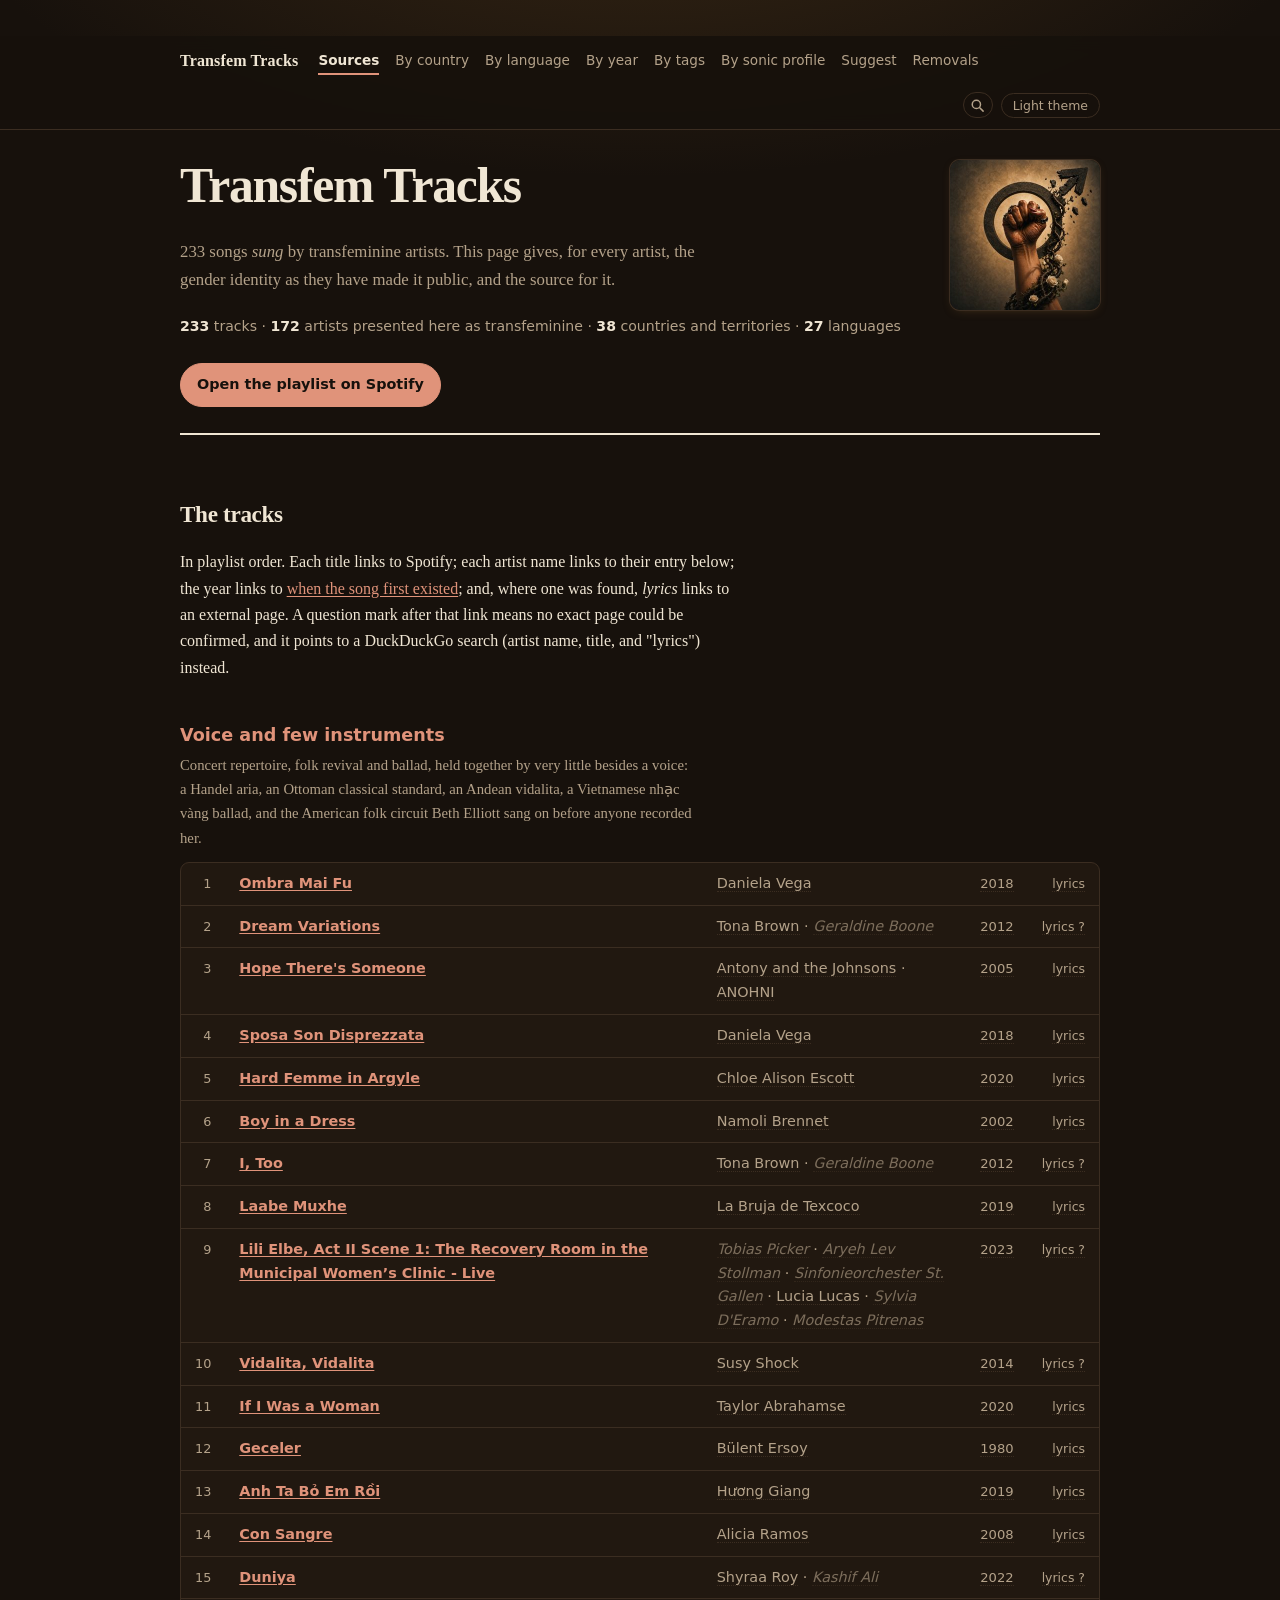
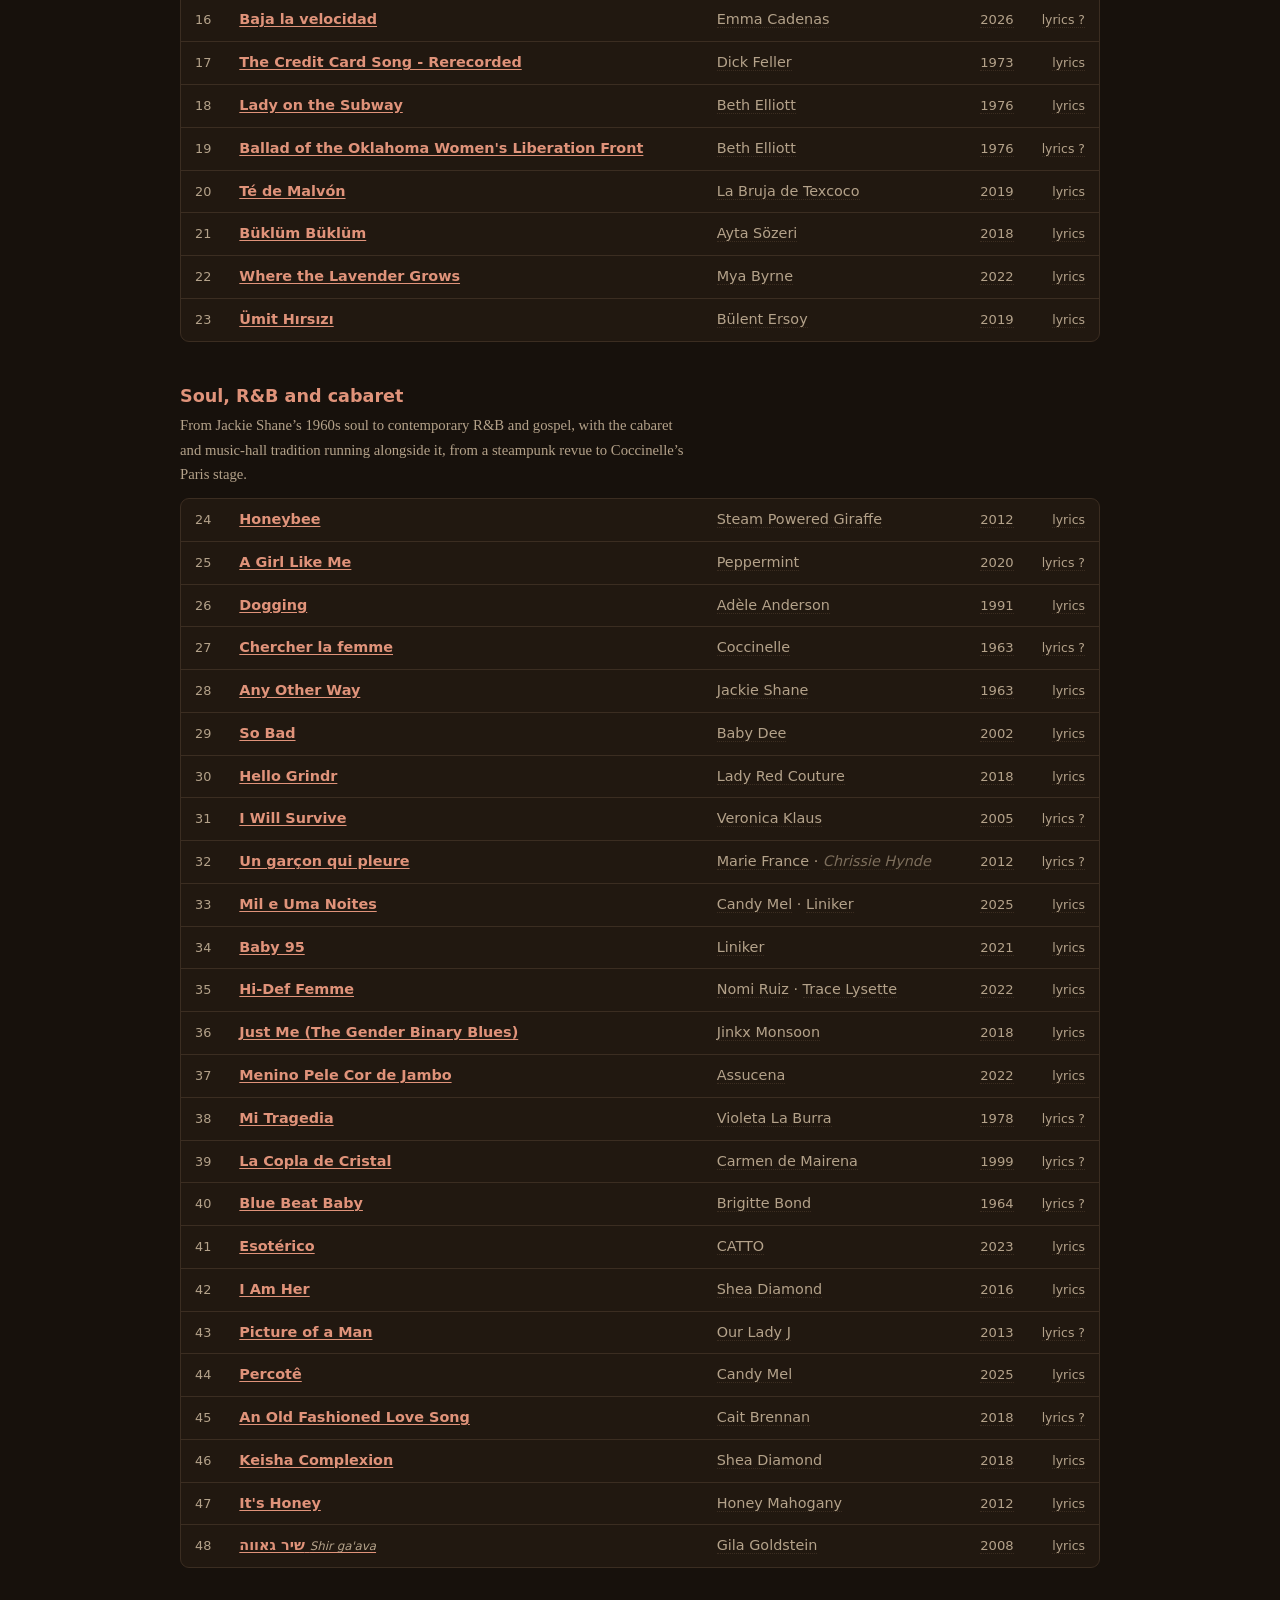
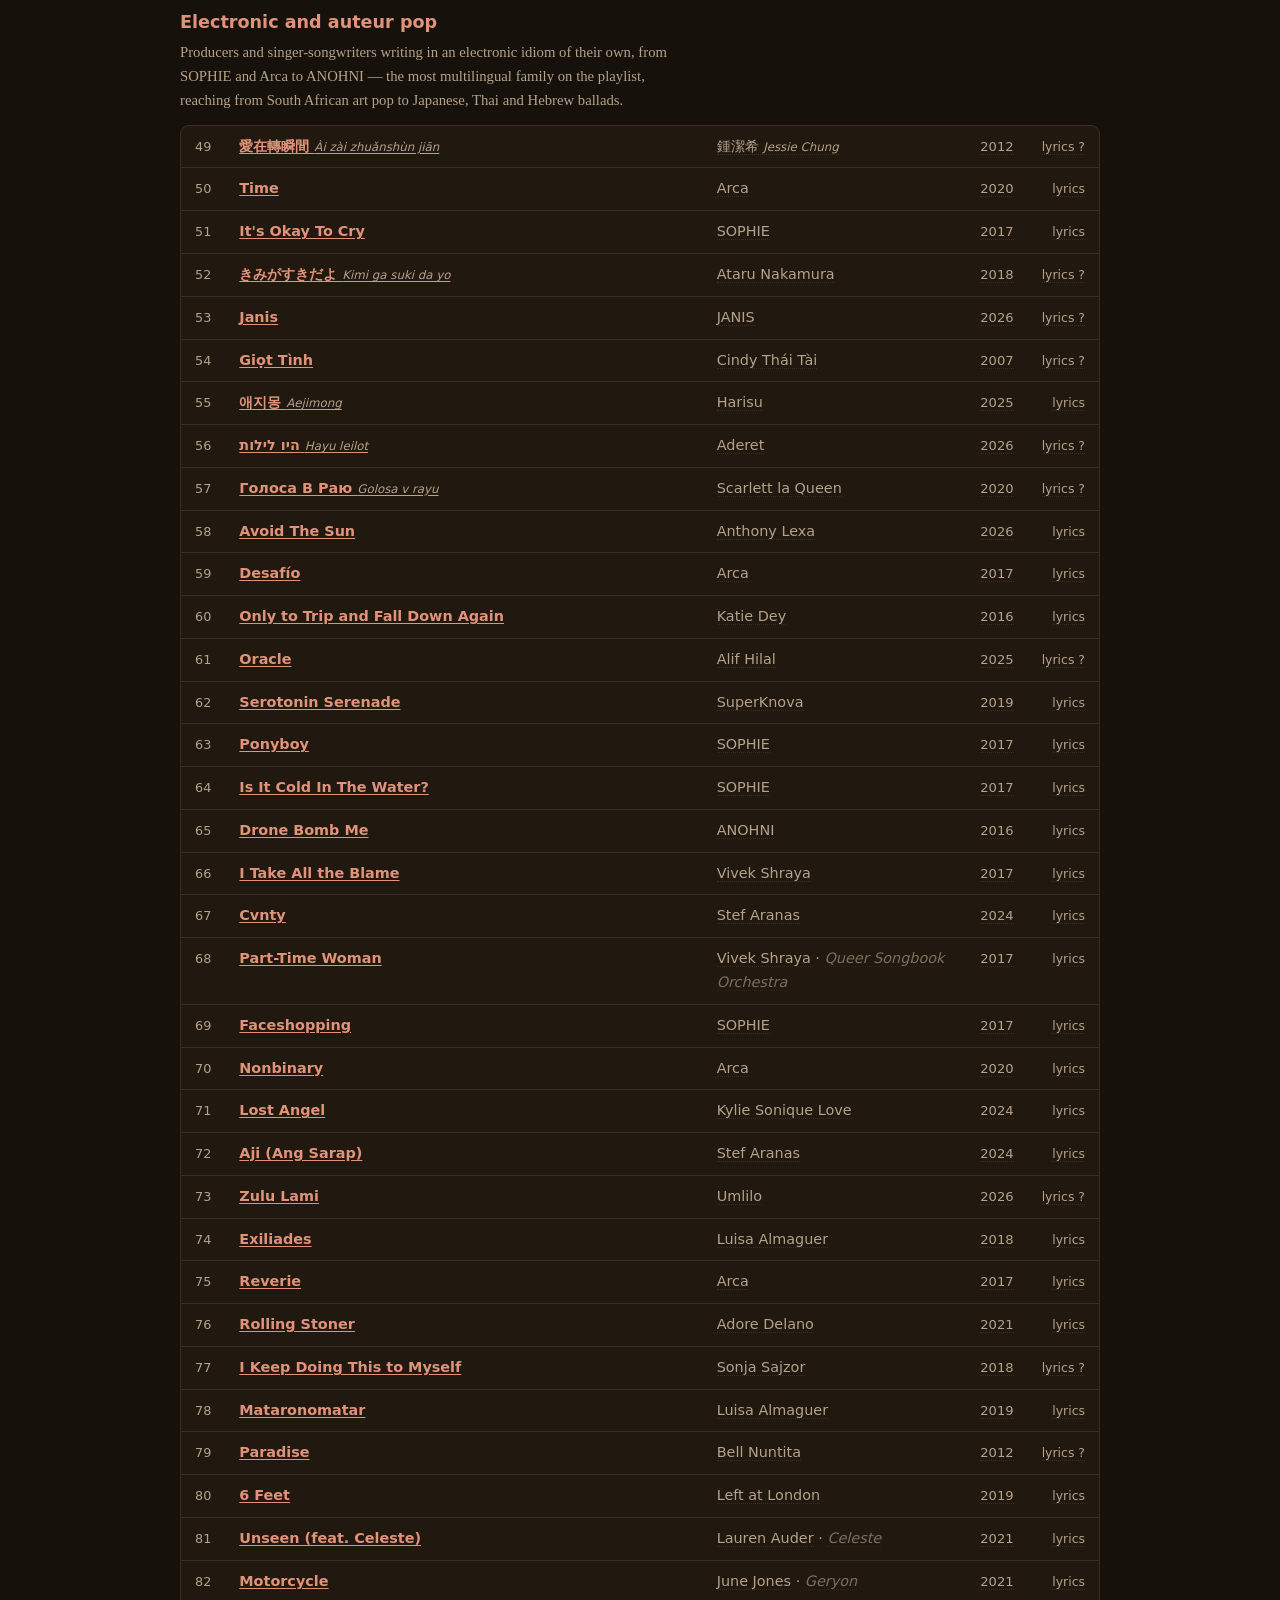
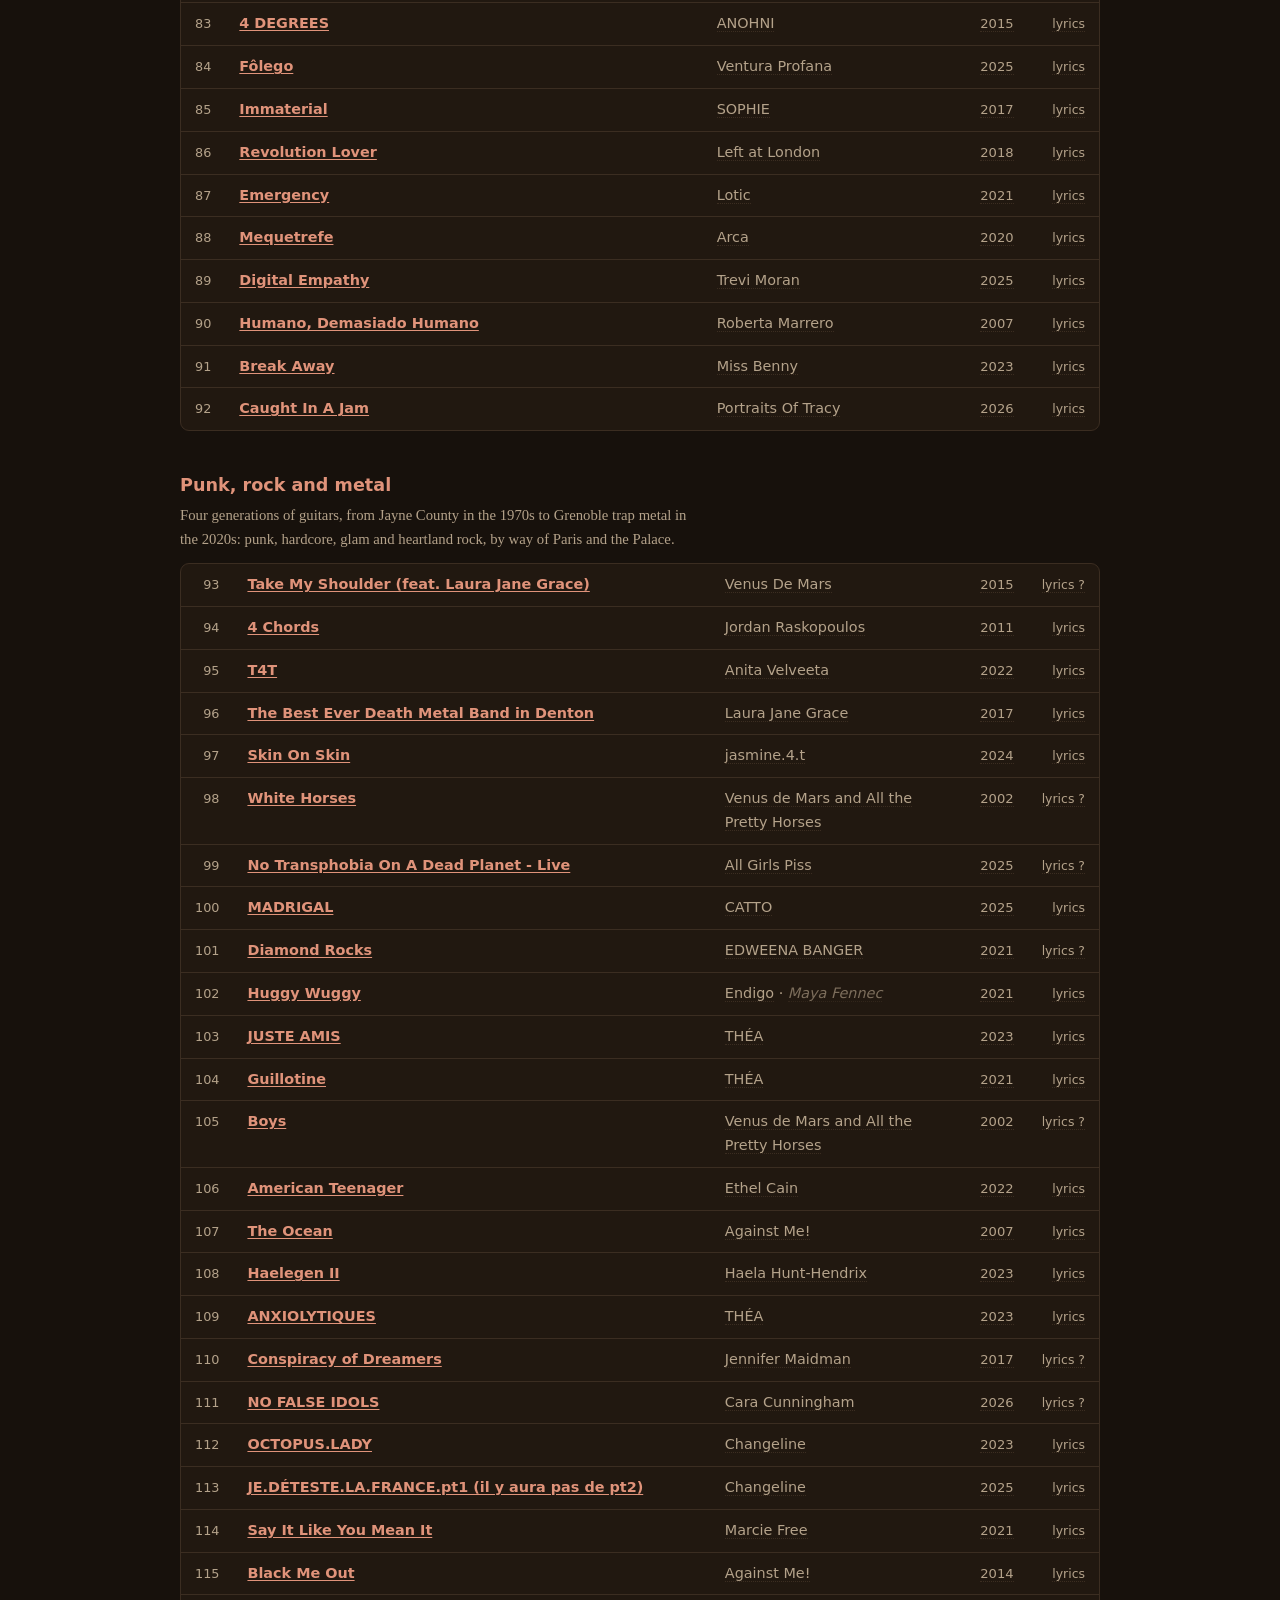
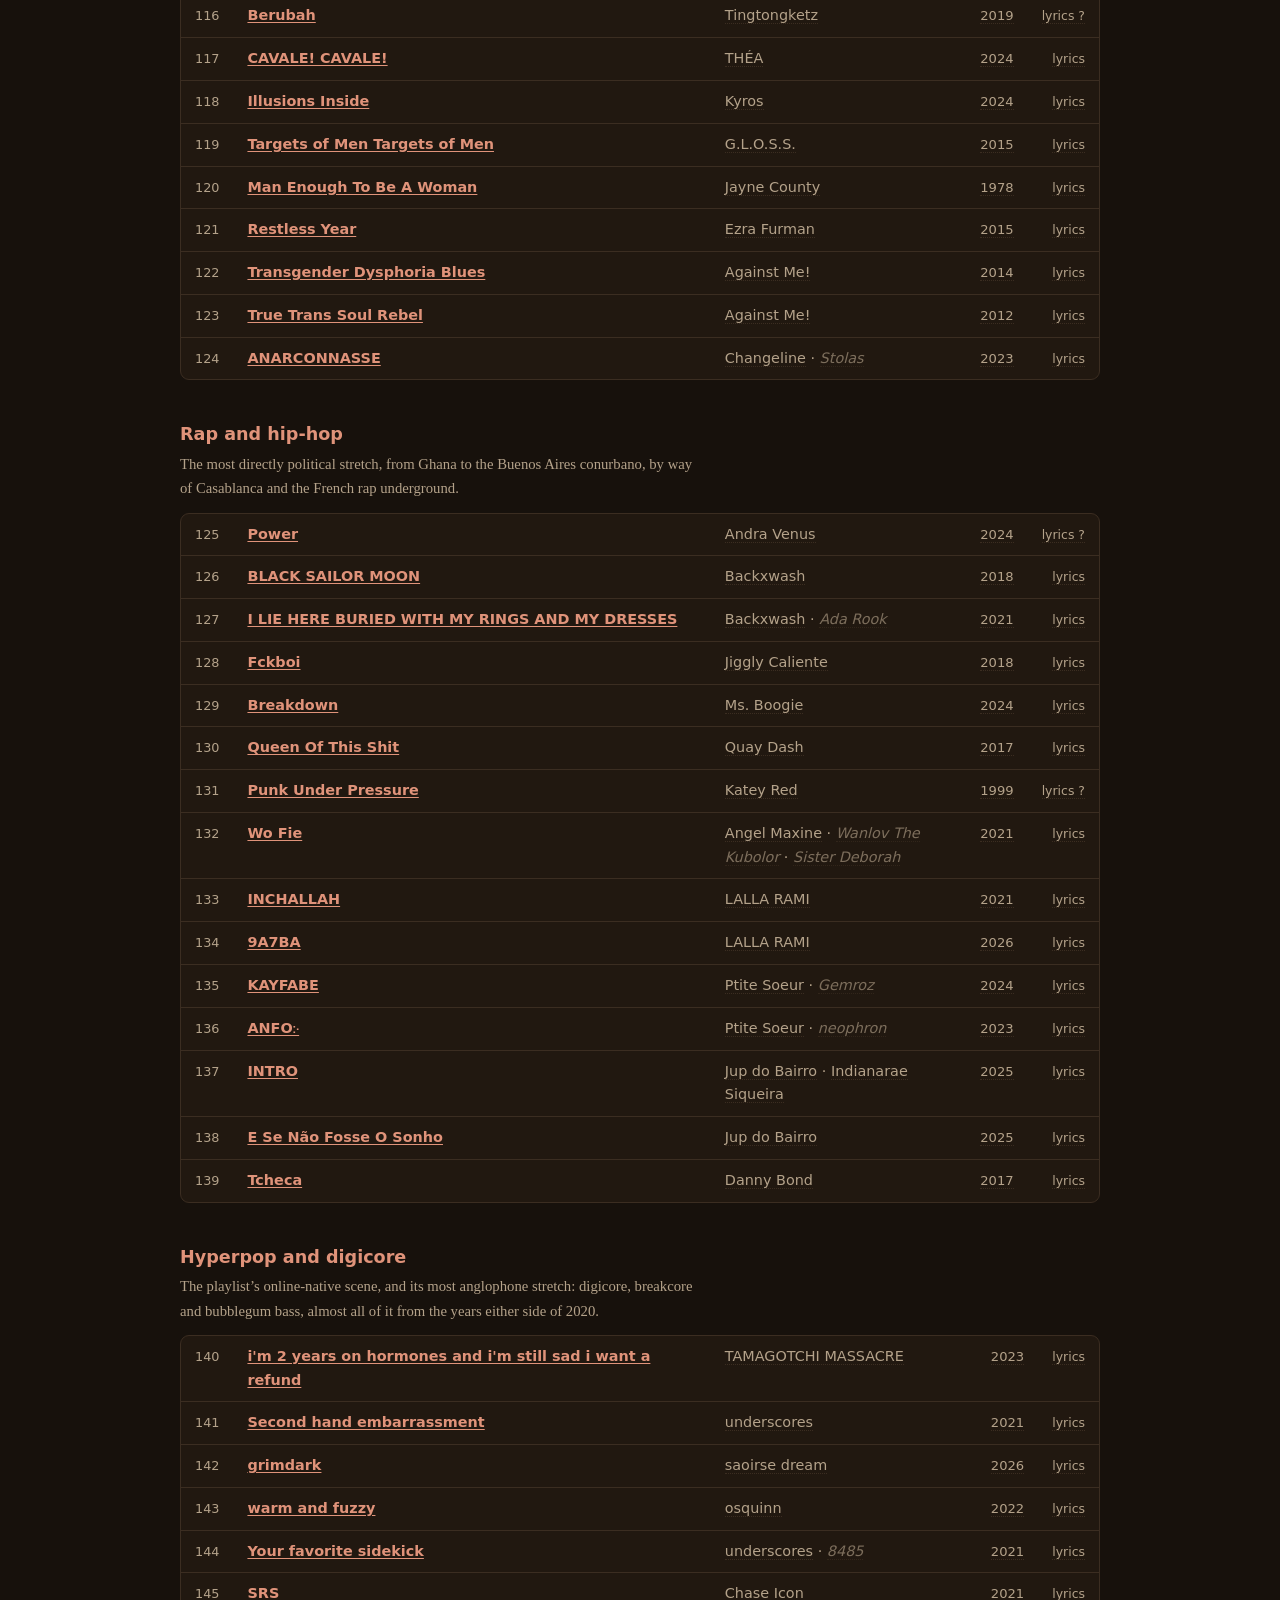
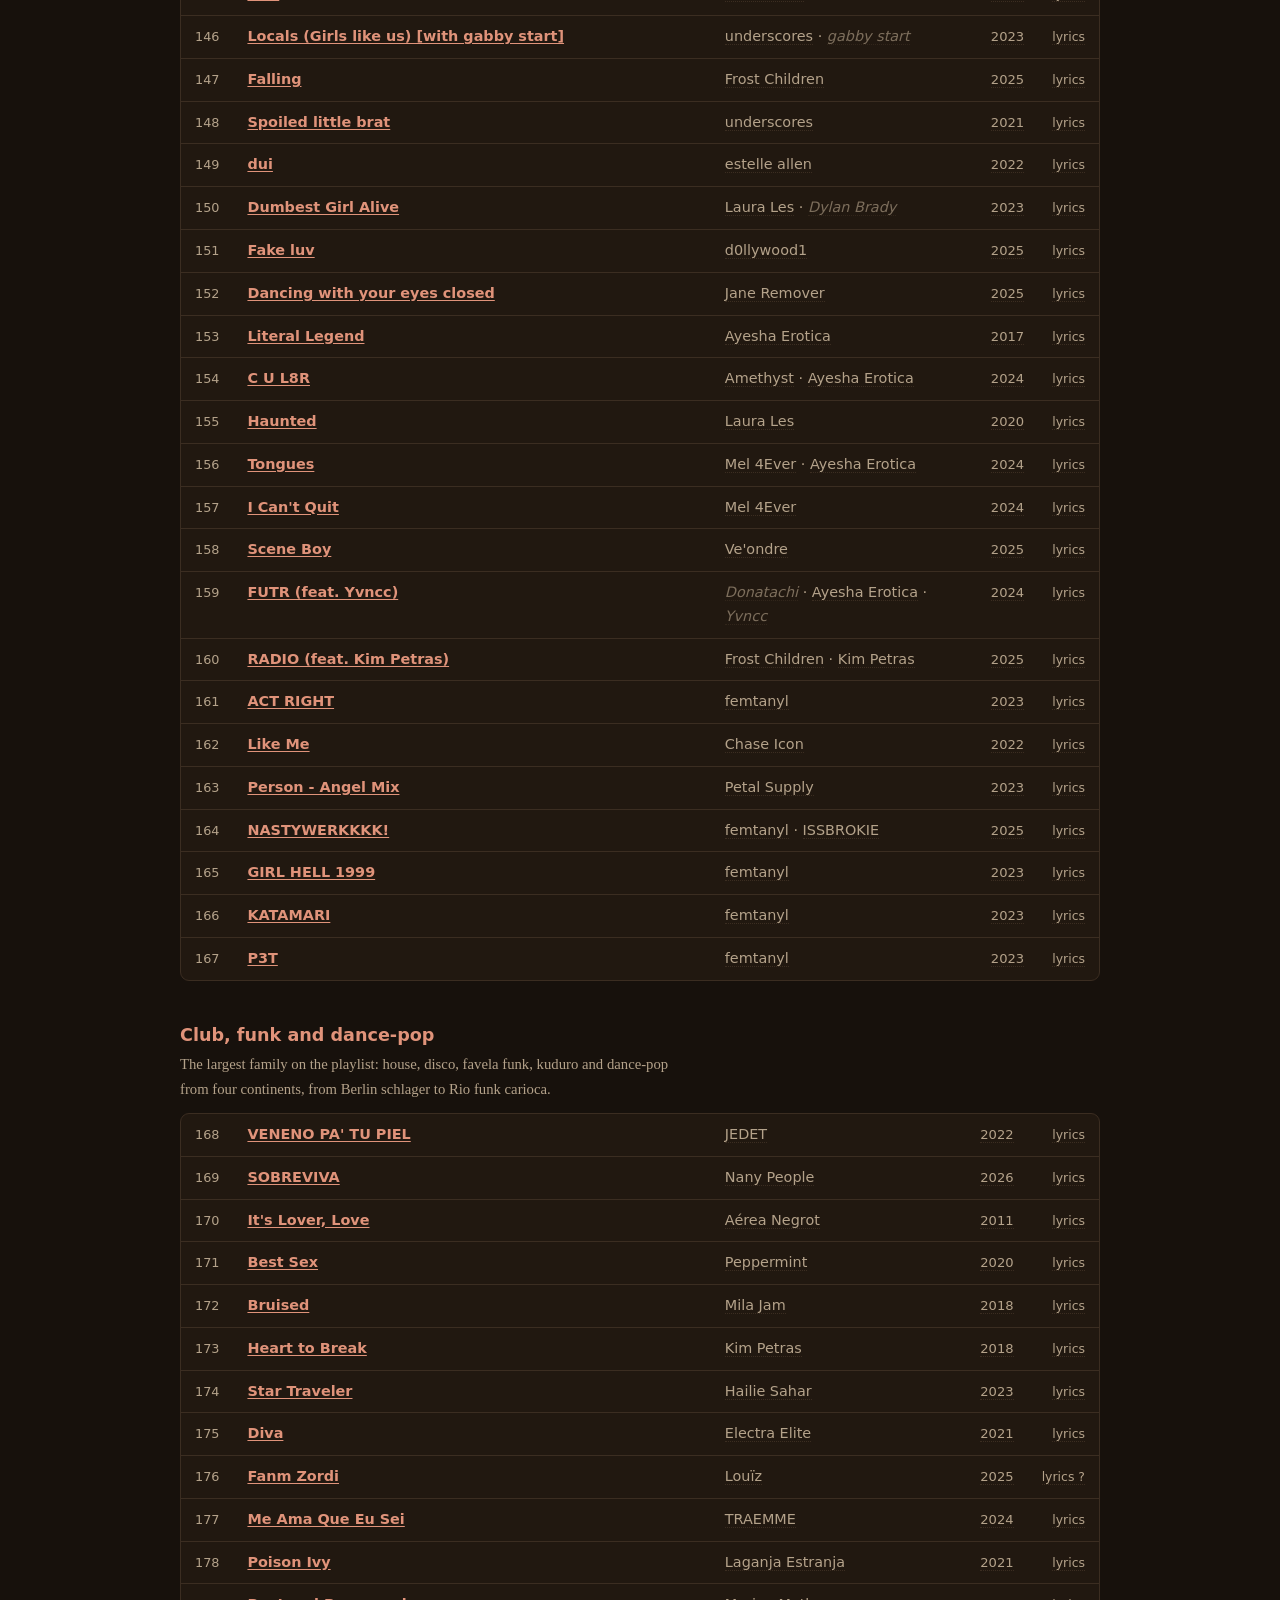
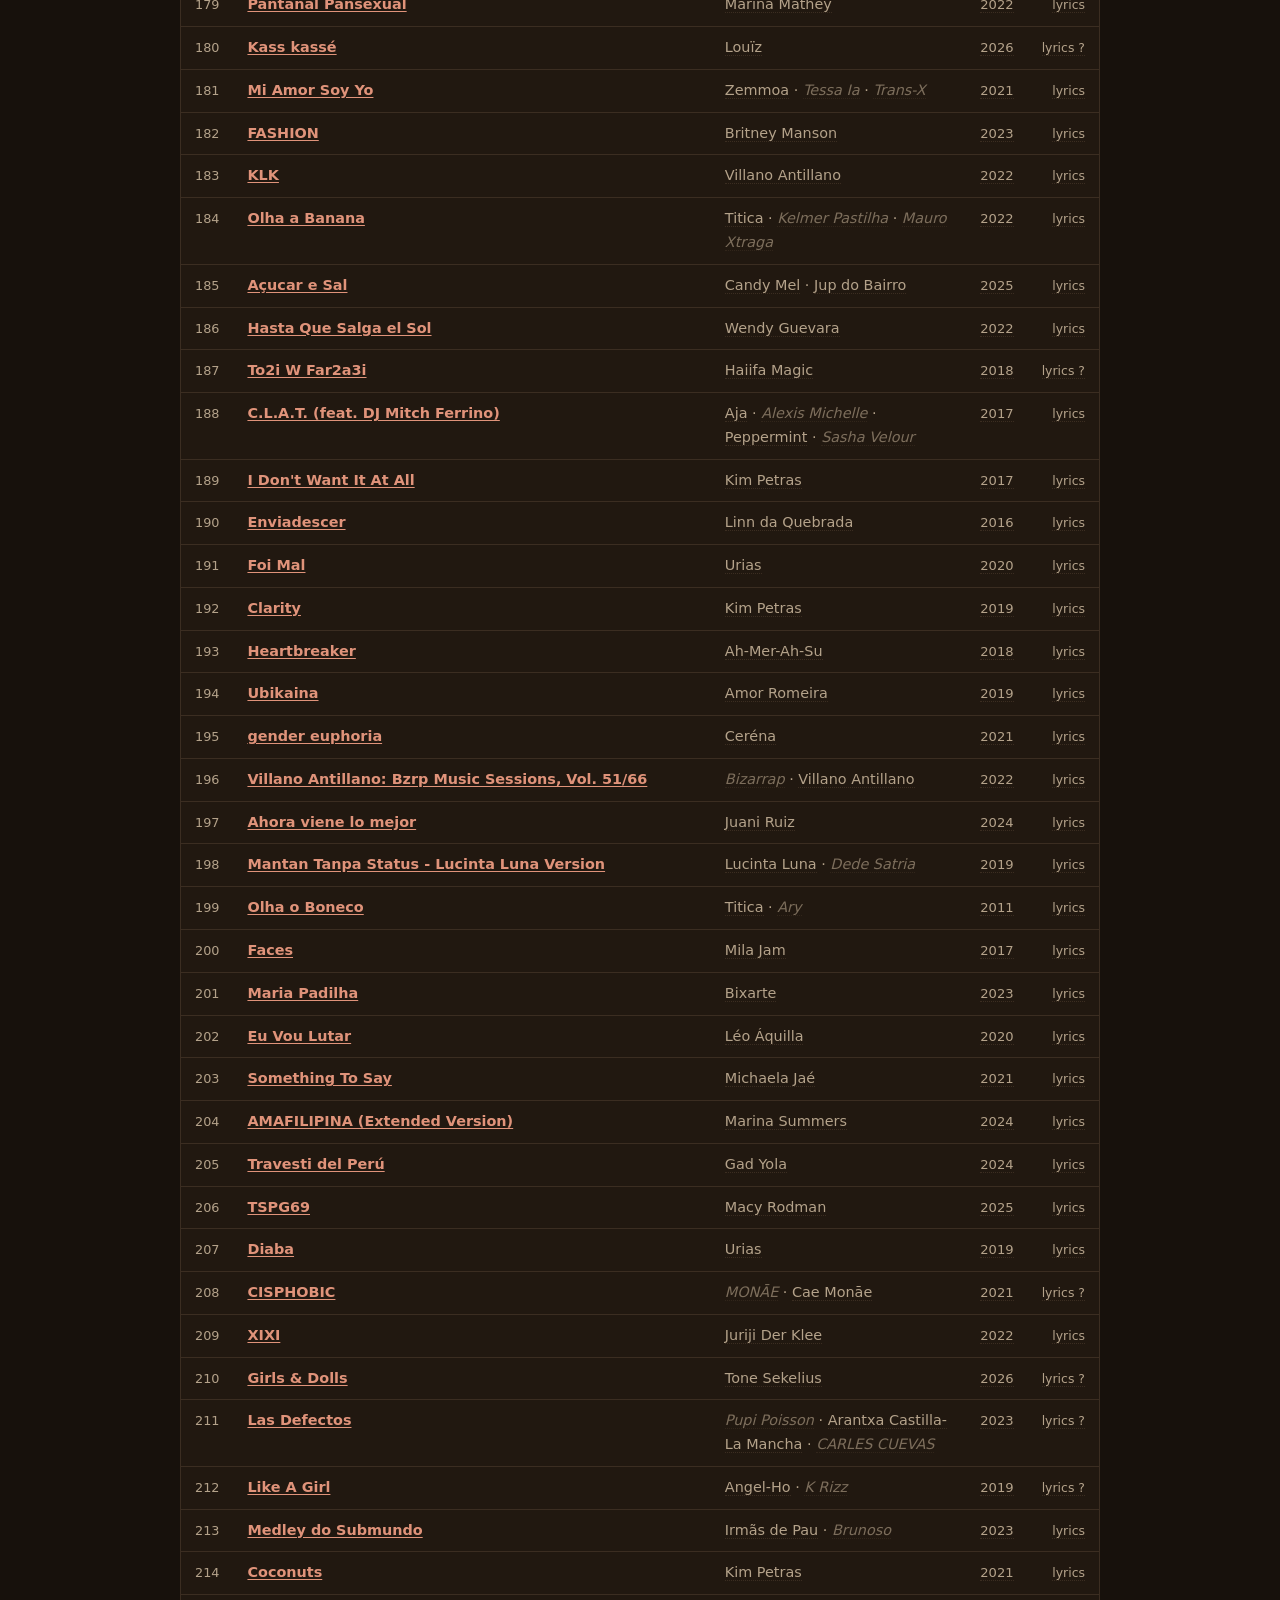
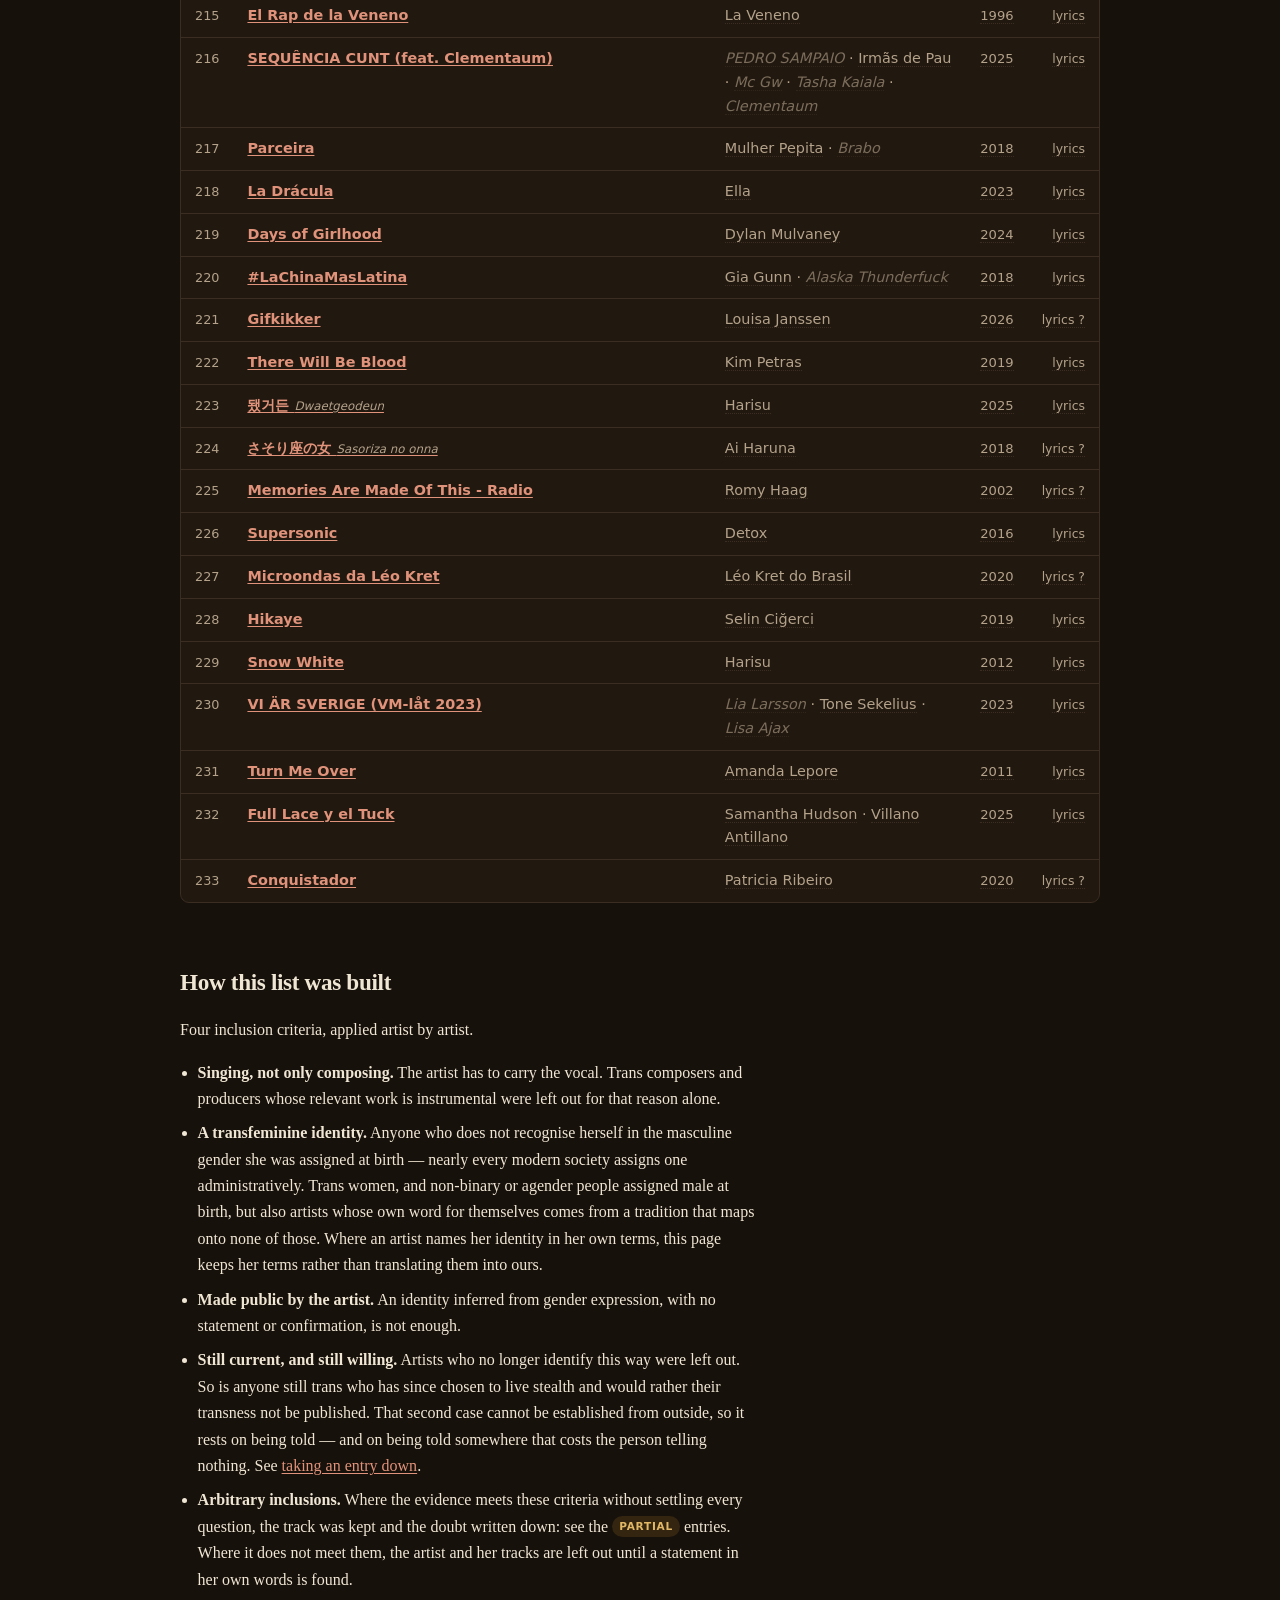
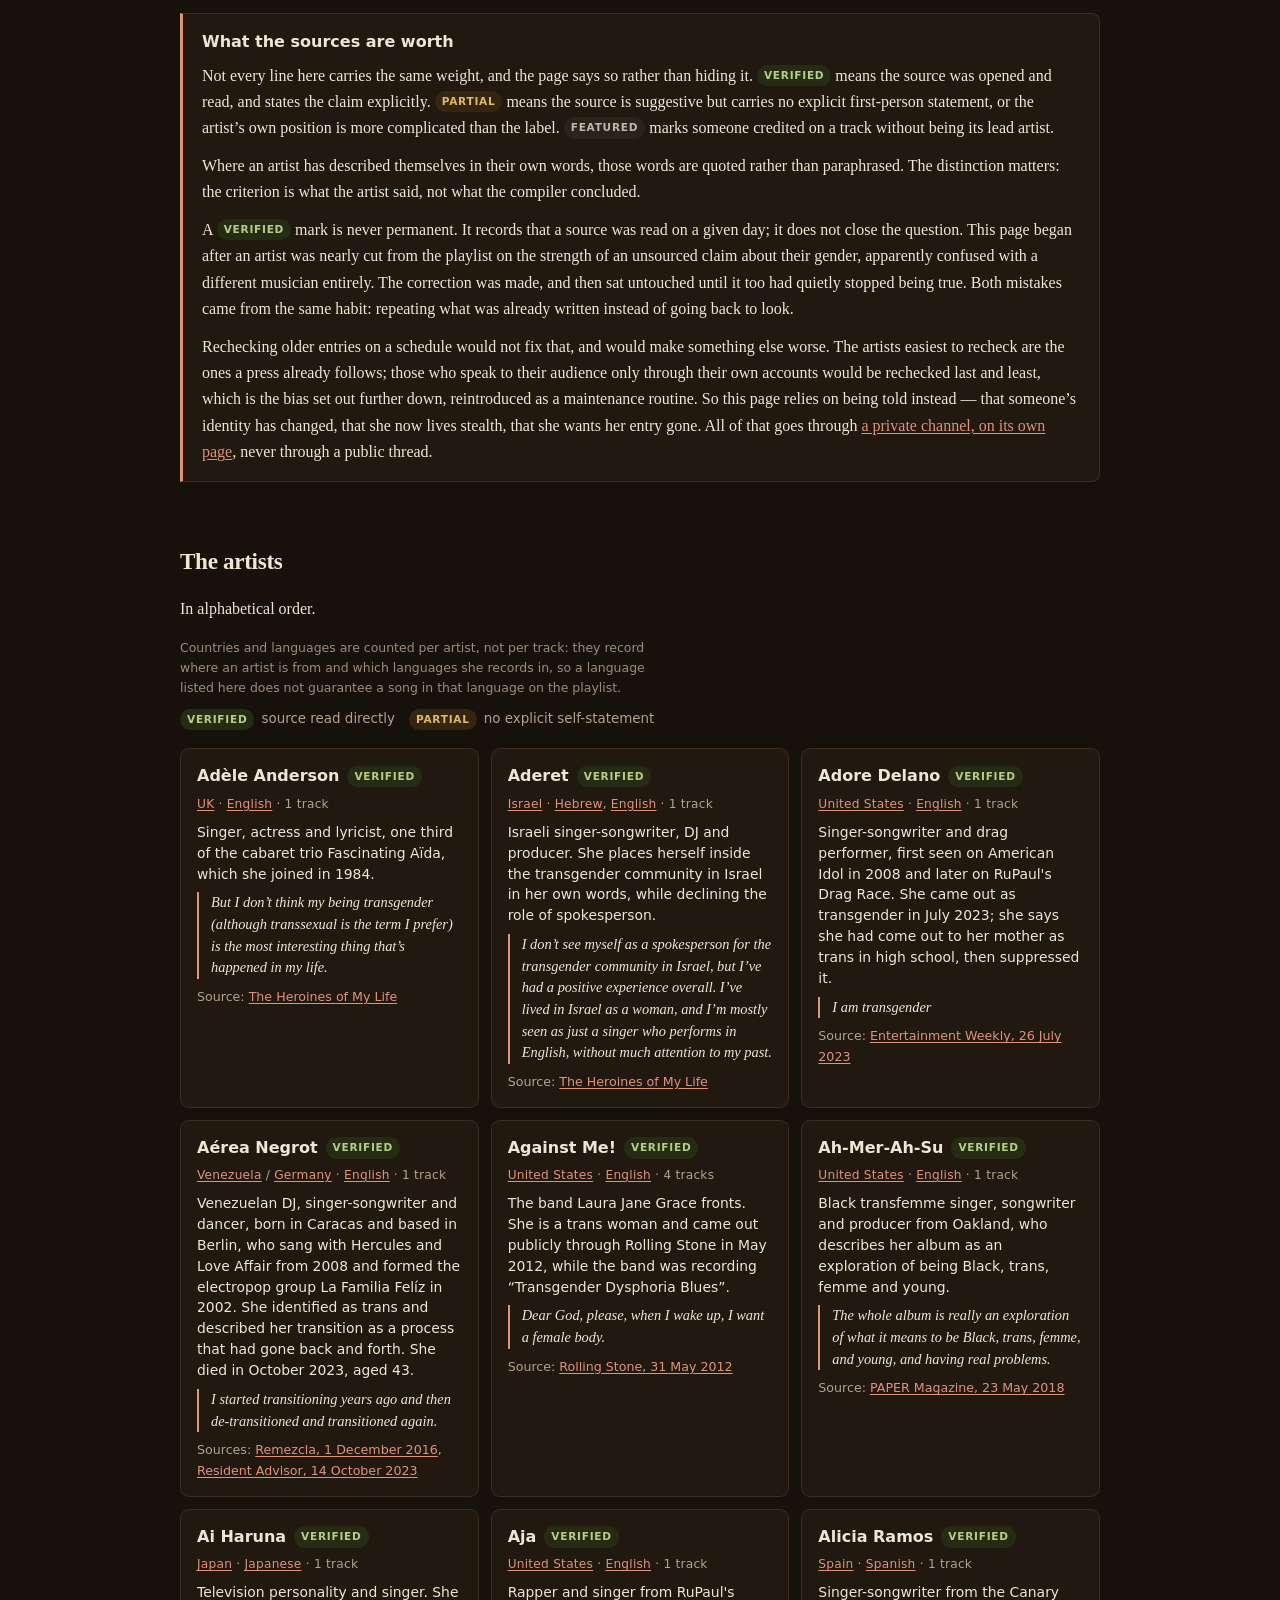
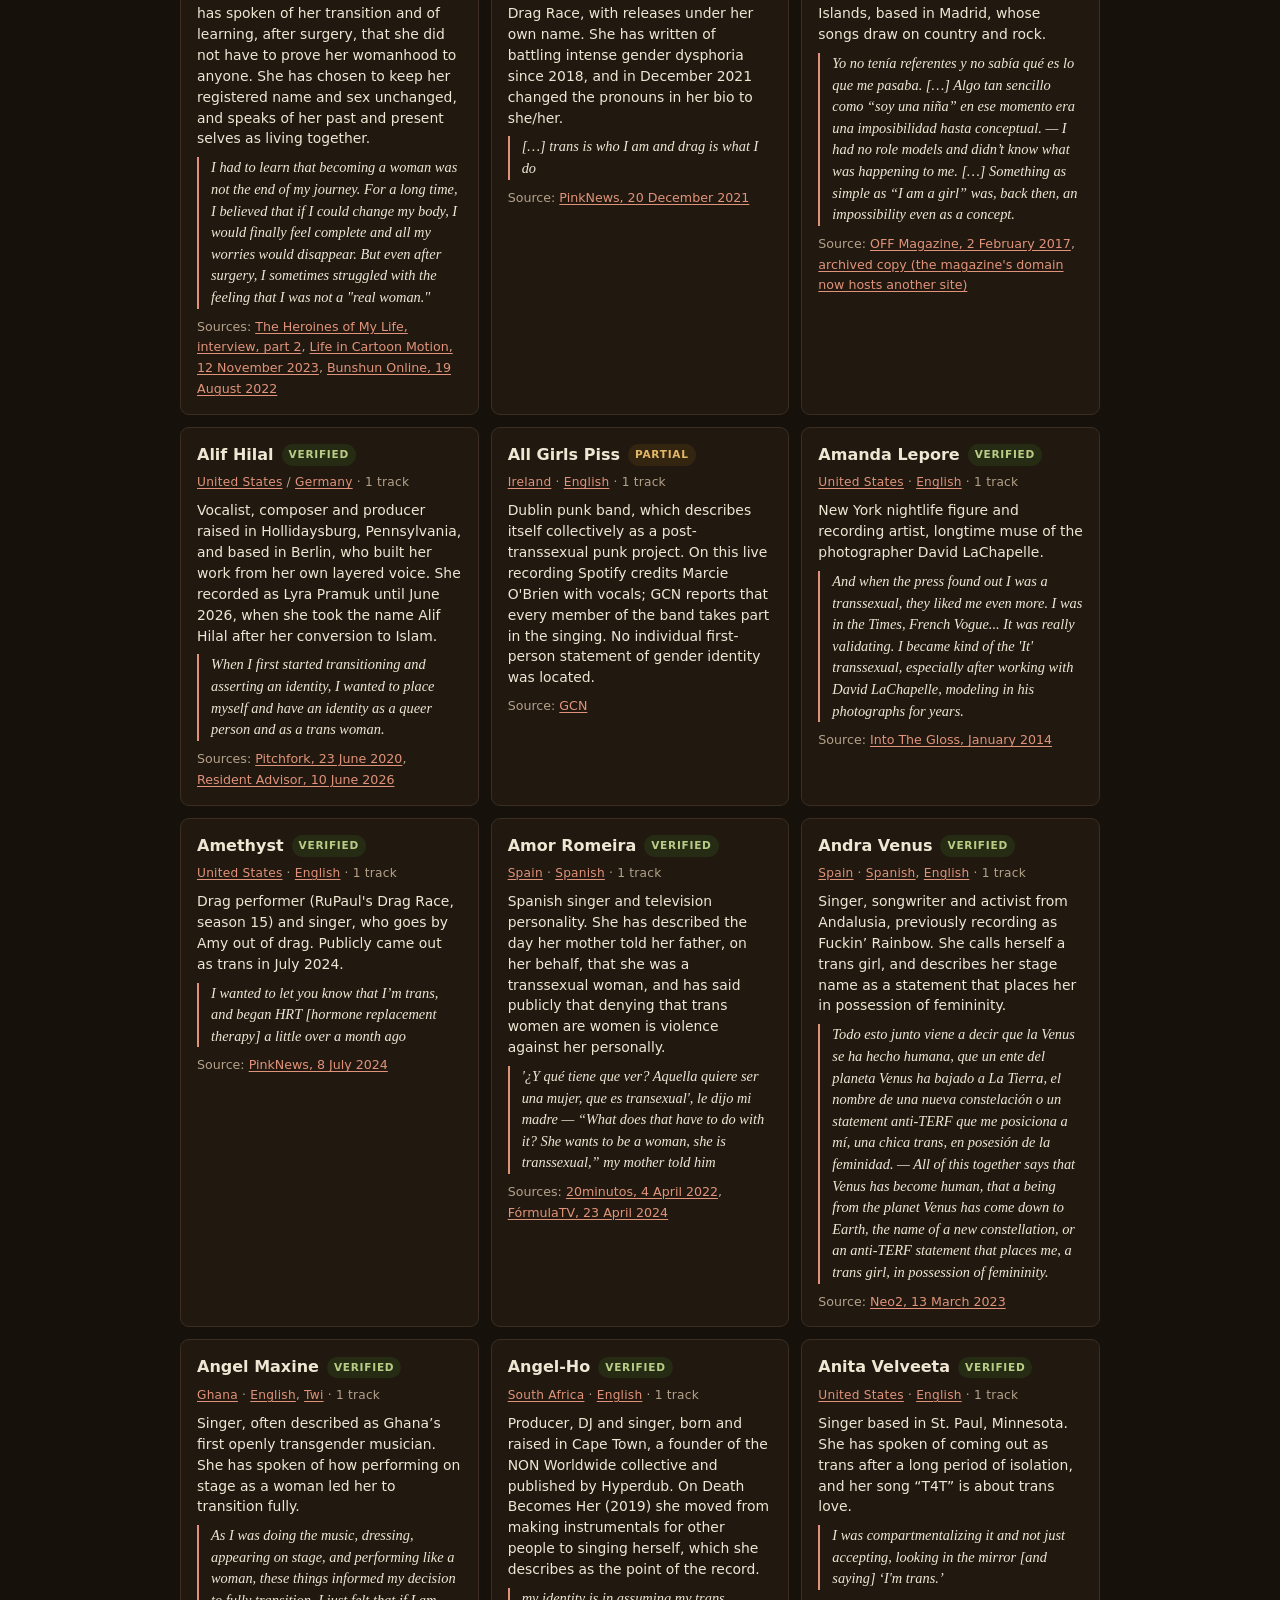
==== commit adfc1371: "Suggestion form: 'Suggest' tab and links; issues kept for dates and sources Co-Authored-By: Claude O" ====
--- a/index.html
+++ b/index.html
@@ -241,7 +241,7 @@
 </head>
 <body>
 <div class="wrap">
-<nav class="pagenav" id="tc-nav"><a class="brand" href="index.html">Transfem Tracks</a><button type="button" class="menubtn" id="tc-menu" hidden aria-expanded="false" aria-controls="tc-links"><svg viewBox="0 0 20 20" width="15" height="15" aria-hidden="true"><path d="M3 5h14M3 10h14M3 15h14" stroke="currentColor" stroke-width="2" stroke-linecap="round"/></svg><span>Menu</span></button><span class="navlinks" id="tc-links"><span class="here">Sources</span><a href="countries.html">By country</a><a href="languages.html">By language</a><a href="years.html">By year</a><a href="tags.html">By tags</a><a href="sonic.html">By sonic profile</a><a href="takedown.html">Removals</a></span><span class="navtools"><button type="button" class="searchbtn" id="tcs-btn" hidden aria-label="Search artists and songs" aria-expanded="false" aria-controls="tcs-panel"><svg viewBox="0 0 20 20" width="15" height="15" aria-hidden="true"><circle cx="8.5" cy="8.5" r="5.5" fill="none" stroke="currentColor" stroke-width="2"/><path d="M13 13l4.5 4.5" stroke="currentColor" stroke-width="2" stroke-linecap="round"/></svg></button><div class="searchpanel" id="tcs-panel" hidden><input type="search" id="tcs-in" placeholder="Search an artist or a song" autocomplete="off" spellcheck="false" aria-label="Search an artist or a song"><ul id="tcs-out" class="searchout"></ul></div><script>(function(){var b=document.getElementById("tcs-btn"),p=document.getElementById("tcs-panel"),i=document.getElementById("tcs-in"),o=document.getElementById("tcs-out"),D=null,L=null;b.hidden=false;function n(s){return s.normalize("NFD").replace(/[\u0300-\u036f]/g,"").toLowerCase().replace(/\u0153/g,"oe").replace(/\u00e6/g,"ae").replace(/\u00df/g,"ss").replace(/['\u2019]/g,"").replace(/[^\p{L}\p{N}]+/gu," ").trim()}function e(s){return s.replace(/[&<>"]/g,function(c){return{"&":"&amp;","<":"&lt;",">":"&gt;","\"":"&quot;"}[c]})}function ld(){if(!L)L=fetch("search-index.json").then(function(r){return r.json()}).then(function(j){j.forEach(function(x){x.k=n(x.r||x.t);x.q=" "+n(x.t+" "+(x.r||"")+" "+(x.s||""))});D=j;return j});return L}function run(){var q=n(i.value.trim());if(!q){o.innerHTML="";return}ld().then(function(d){var w=q.split(" "),r=d.filter(function(x){return w.every(function(v){return x.q.indexOf(" "+v)>=0})});r.sort(function(a,c){var sa=a.k.indexOf(q)===0?0:1,sc=c.k.indexOf(q)===0?0:1;return sa-sc||(a.c==="artist"?0:1)-(c.c==="artist"?0:1)||a.k.localeCompare(c.k)});o.innerHTML=r.length?r.slice(0,30).map(function(x){return'<li><a href="'+x.h+'"><span class="sk">'+x.c+'</span>'+e(x.t)+(x.r?' <span class="sr">'+e(x.r)+"</span>":"")+(x.s?'<span class="ss">'+e(x.s)+"</span>":"")+"</a></li>"}).join("")+(r.length>30?'<li class="more">'+(r.length-30)+" more, keep typing</li>":""):'<li class="more">Nothing found</li>'})}function sh(v){p.hidden=!v;b.setAttribute("aria-expanded",v?"true":"false");if(v){ld();i.focus()}}b.addEventListener("click",function(){sh(p.hidden)});i.addEventListener("input",run);i.addEventListener("keydown",function(k){if(k.key==="Escape"){sh(false);b.focus()}else if(k.key==="Enter"){var f=o.querySelector("a");if(f){k.preventDefault();f.click()}}});o.addEventListener("click",function(k){if(k.target.closest("a"))sh(false)})})()</script><button type="button" class="themebtn" onclick="tcToggleTheme()" aria-label="Switch between dark and light theme"><span class="to-light">Light theme</span><span class="to-dark">Dark theme</span></button></span></nav><script>(function(){var n=document.getElementById("tc-nav"),b=document.getElementById("tc-menu"),l=document.getElementById("tc-links");n.classList.add("js");b.hidden=false;function s(v){n.classList.toggle("open",v);b.setAttribute("aria-expanded",v?"true":"false")}var sb=document.getElementById("tcs-btn"),sp=document.getElementById("tcs-panel");if(sb)sb.addEventListener("click",function(){s(false)});b.addEventListener("click",function(e){e.stopPropagation();var v=!n.classList.contains("open");if(v&&sp&&!sp.hidden){sp.hidden=true;sb.setAttribute("aria-expanded","false")}s(v)});l.addEventListener("click",function(e){if(e.target.closest("a"))s(false)});document.addEventListener("click",function(e){if(!n.contains(e.target))s(false)});document.addEventListener("keydown",function(e){if(e.key==="Escape"&&n.classList.contains("open")){s(false);b.focus()}});if(location.hash){var t=0;addEventListener("touchstart",function(){t=1},{passive:true});addEventListener("wheel",function(){t=1},{passive:true});var j=function(){if(t)return;var e=document.getElementById(decodeURIComponent(location.hash.slice(1)));if(e&&e.tagName!=="DETAILS")e.scrollIntoView({behavior:"instant"})};document.addEventListener("DOMContentLoaded",j);addEventListener("load",function(){setTimeout(j,50)});[300,900].forEach(function(d){setTimeout(j,d)})}})()</script>
+<nav class="pagenav" id="tc-nav"><a class="brand" href="index.html">Transfem Tracks</a><button type="button" class="menubtn" id="tc-menu" hidden aria-expanded="false" aria-controls="tc-links"><svg viewBox="0 0 20 20" width="15" height="15" aria-hidden="true"><path d="M3 5h14M3 10h14M3 15h14" stroke="currentColor" stroke-width="2" stroke-linecap="round"/></svg><span>Menu</span></button><span class="navlinks" id="tc-links"><span class="here">Sources</span><a href="countries.html">By country</a><a href="languages.html">By language</a><a href="years.html">By year</a><a href="tags.html">By tags</a><a href="sonic.html">By sonic profile</a><a href="https://tally.so/r/xVMa9o" target="_blank" rel="noopener">Suggest</a><a href="takedown.html">Removals</a></span><span class="navtools"><button type="button" class="searchbtn" id="tcs-btn" hidden aria-label="Search artists and songs" aria-expanded="false" aria-controls="tcs-panel"><svg viewBox="0 0 20 20" width="15" height="15" aria-hidden="true"><circle cx="8.5" cy="8.5" r="5.5" fill="none" stroke="currentColor" stroke-width="2"/><path d="M13 13l4.5 4.5" stroke="currentColor" stroke-width="2" stroke-linecap="round"/></svg></button><div class="searchpanel" id="tcs-panel" hidden><input type="search" id="tcs-in" placeholder="Search an artist or a song" autocomplete="off" spellcheck="false" aria-label="Search an artist or a song"><ul id="tcs-out" class="searchout"></ul></div><script>(function(){var b=document.getElementById("tcs-btn"),p=document.getElementById("tcs-panel"),i=document.getElementById("tcs-in"),o=document.getElementById("tcs-out"),D=null,L=null;b.hidden=false;function n(s){return s.normalize("NFD").replace(/[\u0300-\u036f]/g,"").toLowerCase().replace(/\u0153/g,"oe").replace(/\u00e6/g,"ae").replace(/\u00df/g,"ss").replace(/['\u2019]/g,"").replace(/[^\p{L}\p{N}]+/gu," ").trim()}function e(s){return s.replace(/[&<>"]/g,function(c){return{"&":"&amp;","<":"&lt;",">":"&gt;","\"":"&quot;"}[c]})}function ld(){if(!L)L=fetch("search-index.json").then(function(r){return r.json()}).then(function(j){j.forEach(function(x){x.k=n(x.r||x.t);x.q=" "+n(x.t+" "+(x.r||"")+" "+(x.s||""))});D=j;return j});return L}function run(){var q=n(i.value.trim());if(!q){o.innerHTML="";return}ld().then(function(d){var w=q.split(" "),r=d.filter(function(x){return w.every(function(v){return x.q.indexOf(" "+v)>=0})});r.sort(function(a,c){var sa=a.k.indexOf(q)===0?0:1,sc=c.k.indexOf(q)===0?0:1;return sa-sc||(a.c==="artist"?0:1)-(c.c==="artist"?0:1)||a.k.localeCompare(c.k)});o.innerHTML=r.length?r.slice(0,30).map(function(x){return'<li><a href="'+x.h+'"><span class="sk">'+x.c+'</span>'+e(x.t)+(x.r?' <span class="sr">'+e(x.r)+"</span>":"")+(x.s?'<span class="ss">'+e(x.s)+"</span>":"")+"</a></li>"}).join("")+(r.length>30?'<li class="more">'+(r.length-30)+" more, keep typing</li>":""):'<li class="more">Nothing found</li>'})}function sh(v){p.hidden=!v;b.setAttribute("aria-expanded",v?"true":"false");if(v){ld();i.focus()}}b.addEventListener("click",function(){sh(p.hidden)});i.addEventListener("input",run);i.addEventListener("keydown",function(k){if(k.key==="Escape"){sh(false);b.focus()}else if(k.key==="Enter"){var f=o.querySelector("a");if(f){k.preventDefault();f.click()}}});o.addEventListener("click",function(k){if(k.target.closest("a"))sh(false)})})()</script><button type="button" class="themebtn" onclick="tcToggleTheme()" aria-label="Switch between dark and light theme"><span class="to-light">Light theme</span><span class="to-dark">Dark theme</span></button></span></nav><script>(function(){var n=document.getElementById("tc-nav"),b=document.getElementById("tc-menu"),l=document.getElementById("tc-links");n.classList.add("js");b.hidden=false;function s(v){n.classList.toggle("open",v);b.setAttribute("aria-expanded",v?"true":"false")}var sb=document.getElementById("tcs-btn"),sp=document.getElementById("tcs-panel");if(sb)sb.addEventListener("click",function(){s(false)});b.addEventListener("click",function(e){e.stopPropagation();var v=!n.classList.contains("open");if(v&&sp&&!sp.hidden){sp.hidden=true;sb.setAttribute("aria-expanded","false")}s(v)});l.addEventListener("click",function(e){if(e.target.closest("a"))s(false)});document.addEventListener("click",function(e){if(!n.contains(e.target))s(false)});document.addEventListener("keydown",function(e){if(e.key==="Escape"&&n.classList.contains("open")){s(false);b.focus()}});if(location.hash){var t=0;addEventListener("touchstart",function(){t=1},{passive:true});addEventListener("wheel",function(){t=1},{passive:true});var j=function(){if(t)return;var e=document.getElementById(decodeURIComponent(location.hash.slice(1)));if(e&&e.tagName!=="DETAILS")e.scrollIntoView({behavior:"instant"})};document.addEventListener("DOMContentLoaded",j);addEventListener("load",function(){setTimeout(j,50)});[300,900].forEach(function(d){setTimeout(j,d)})}})()</script>
 <header class="withcover">
 <img class="cover" src="cover.jpg" width="150" height="150" alt="Playlist cover: a raised fist inside the circle of a male symbol whose arrow breaks apart, wrapped in thorned stems of white roses.">
 <h1>Transfem Tracks</h1>
@@ -773,7 +773,7 @@
 <p>There is a bias built into the third criterion, and it is better named than hidden. Requiring a public statement means requiring that someone was interviewed, recorded and published — which happens to artists a press has already decided are worth covering. An artist with no interviews, no profile and no biography cannot meet the criterion however out she is among the people who know her. So this page over-represents the already visible and under-represents the precarious, the very young, and anyone working outside the reach of a music press. Several artists were left off these pages for that reason alone, and their absence says nothing about them.</p>
 
 <p>Several language areas are still missing: nothing in Persian, Hindi, or the languages of East Africa, and one song each in most of what is here. That is not an absence of artists. It is an absence of usable public sources. In a number of those contexts, declaring yourself publicly carries real risk, and the shape of this page reflects that before it reflects anything about the music. The gaps do close: German, Indonesian and Urdu were each named here as missing until an artist turned up who had said something about herself in public, in her own words, and could be read.</p>
-<p>Found an error, a better source, or an artist who should be here? <a href="https://github.com/clairevdd/transfem-tracks/issues" target="_blank" rel="noopener">Open an issue</a> — that thread is public, which is fine for a date or a citation. Anything touching a particular person’s identity, taking an entry down first among them, goes through <a href="takedown.html">a channel of its own</a> instead.</p>
+<p>Know an artist who should be here? <a href="https://tally.so/r/xVMa9o" target="_blank" rel="noopener">Suggest her</a> through the form. Found an error in a date or a source? <a href="https://github.com/clairevdd/transfem-tracks/issues" target="_blank" rel="noopener">Open an issue</a>: that thread is public, which is fine for a date or a citation. Anything touching a particular person’s identity, taking an entry down first among them, goes through <a href="takedown.html">a channel of its own</a> instead.</p>
 
 <footer>
 <p>Companion page to the Spotify playlist <a href="https://open.spotify.com/playlist/4rK80rB8ycyAUdIKX6FOIk" target="_blank" rel="noopener"><strong>Transfem Tracks</strong></a>. The identities described here are the ones the artists have made public themselves; every link goes to the source for the claim beside it.</p>
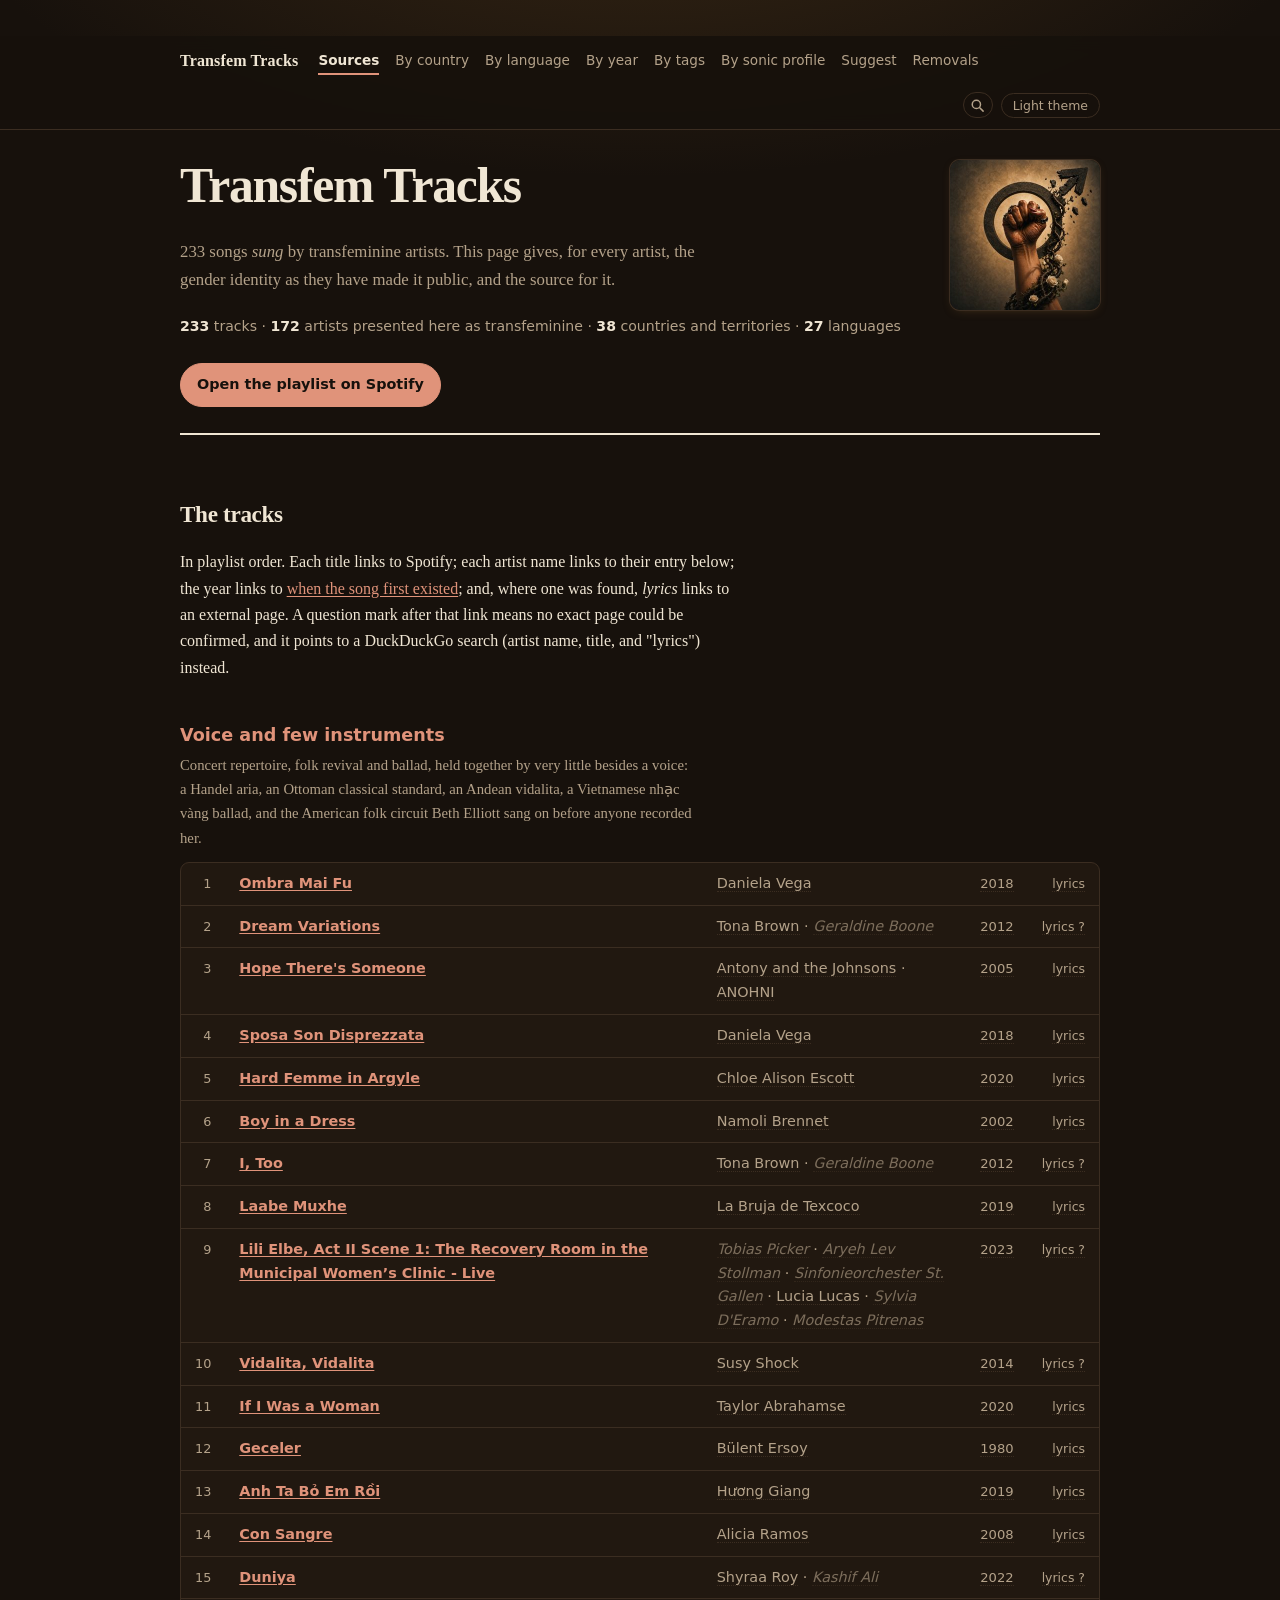
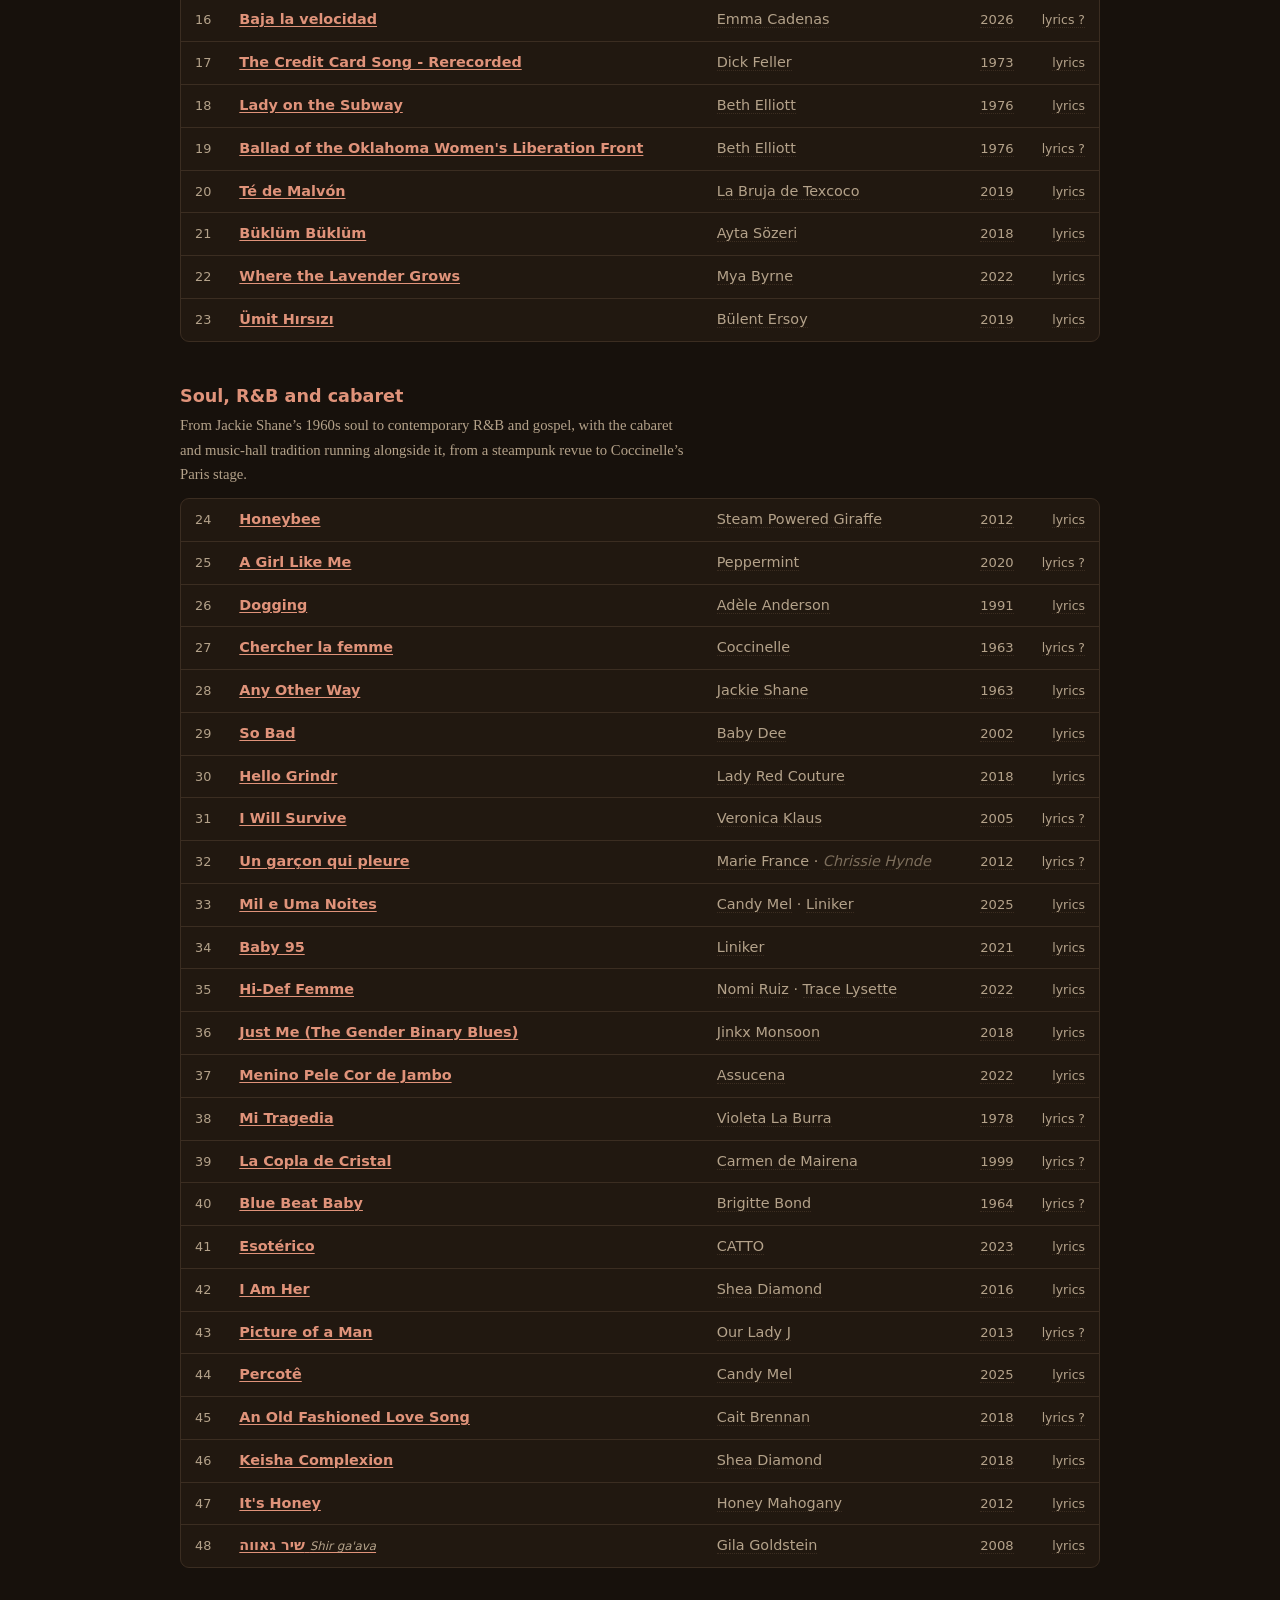
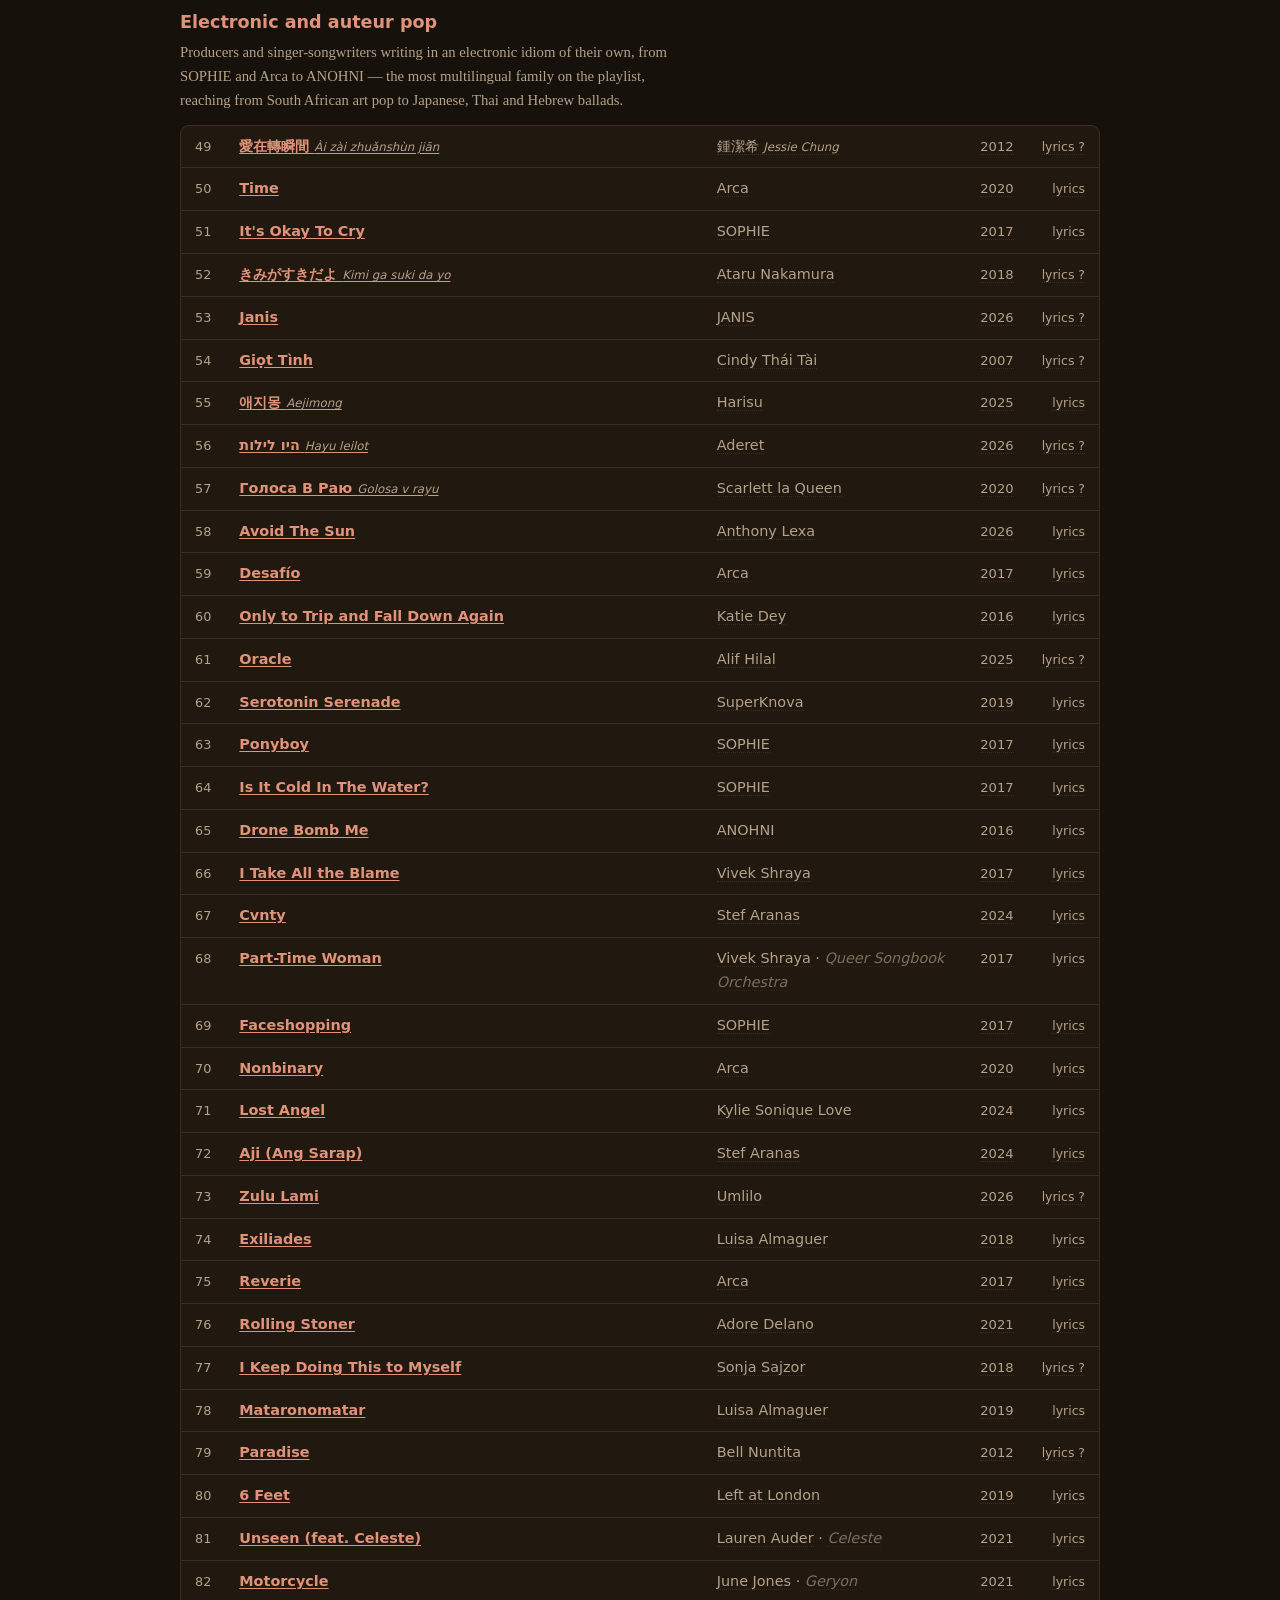
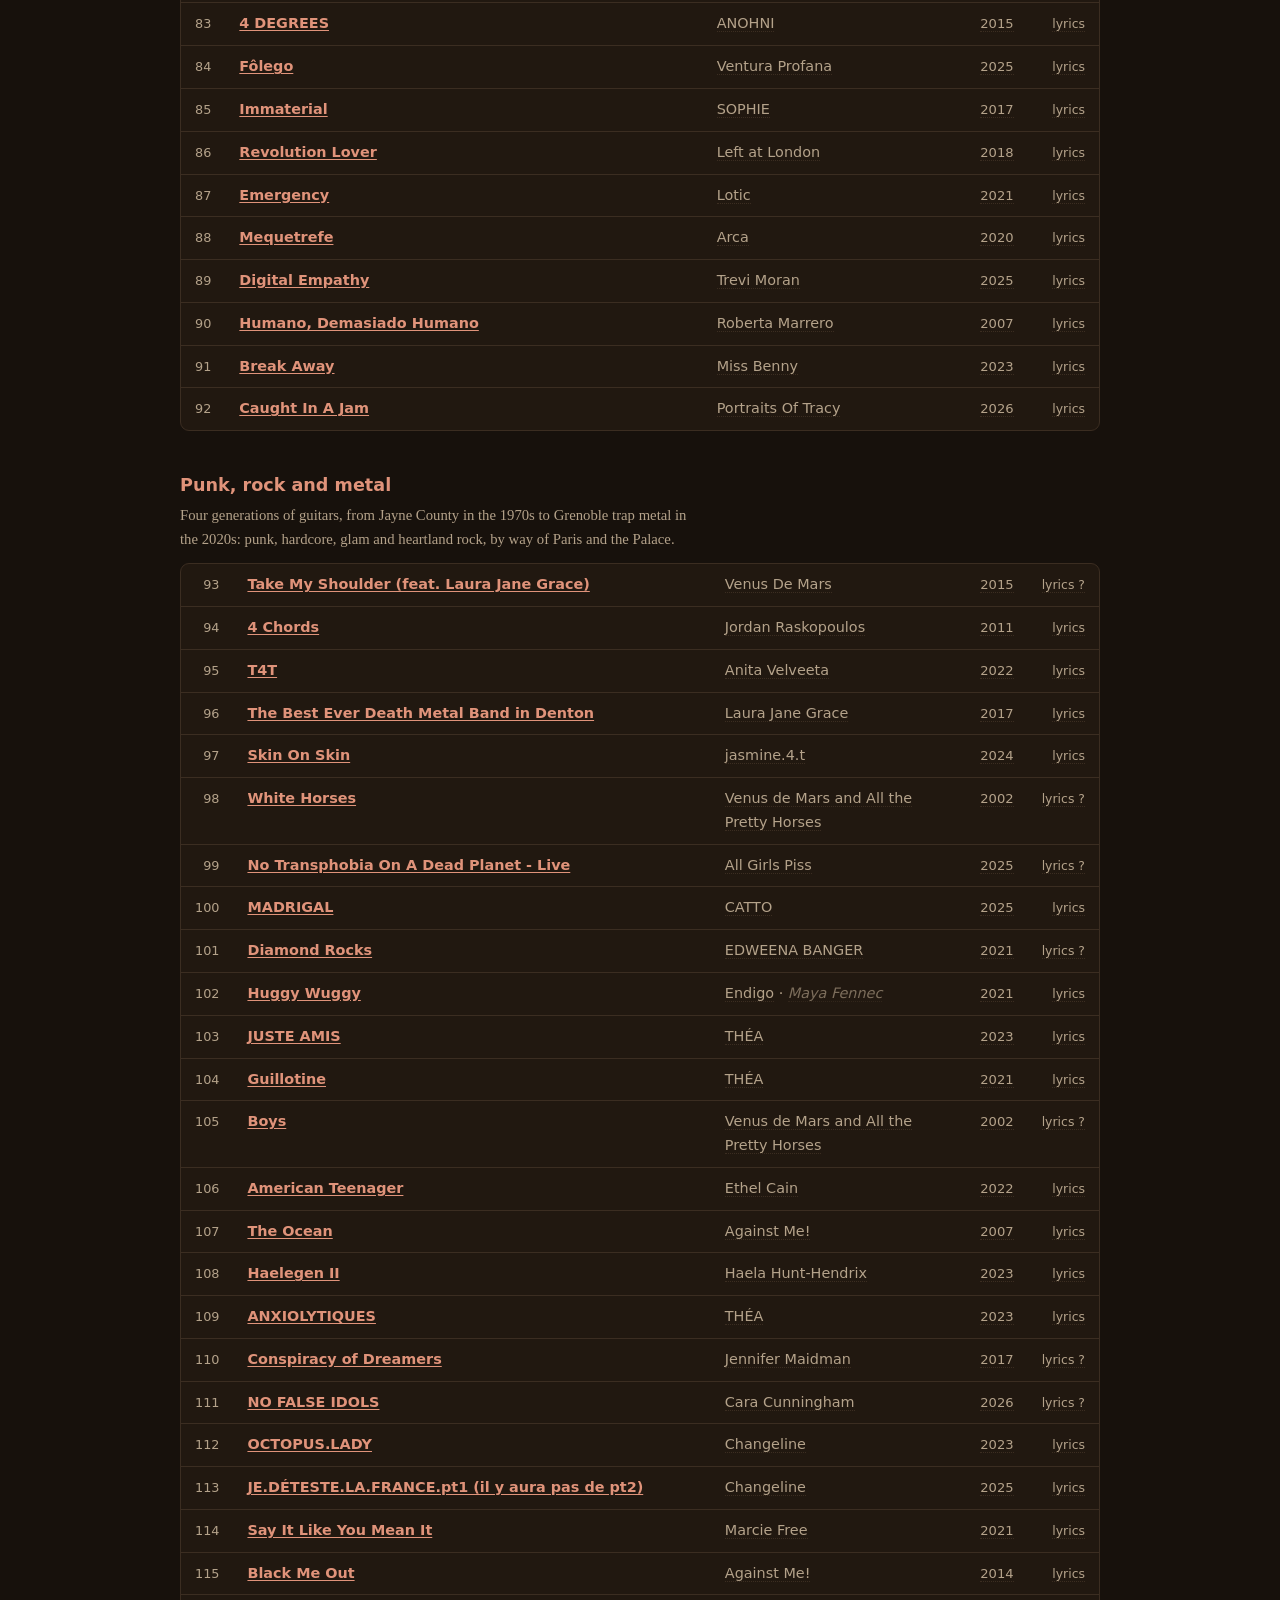
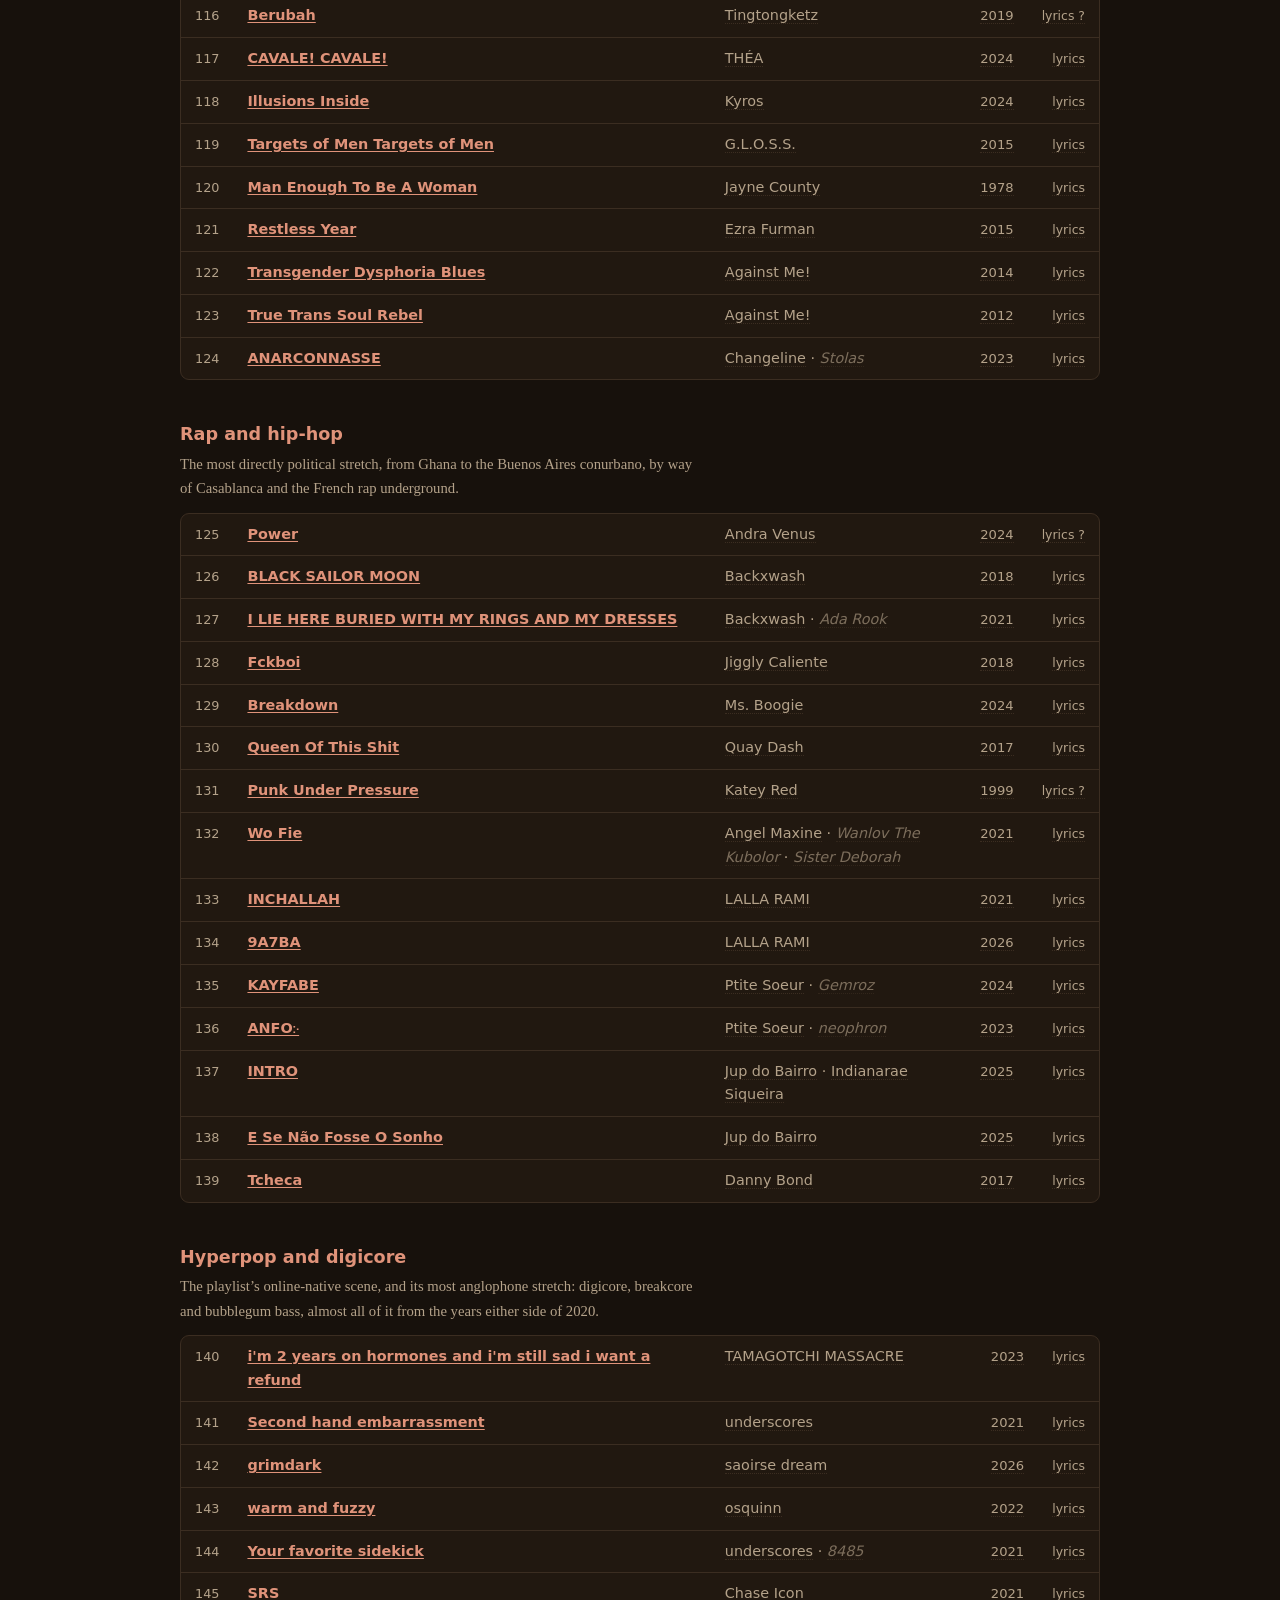
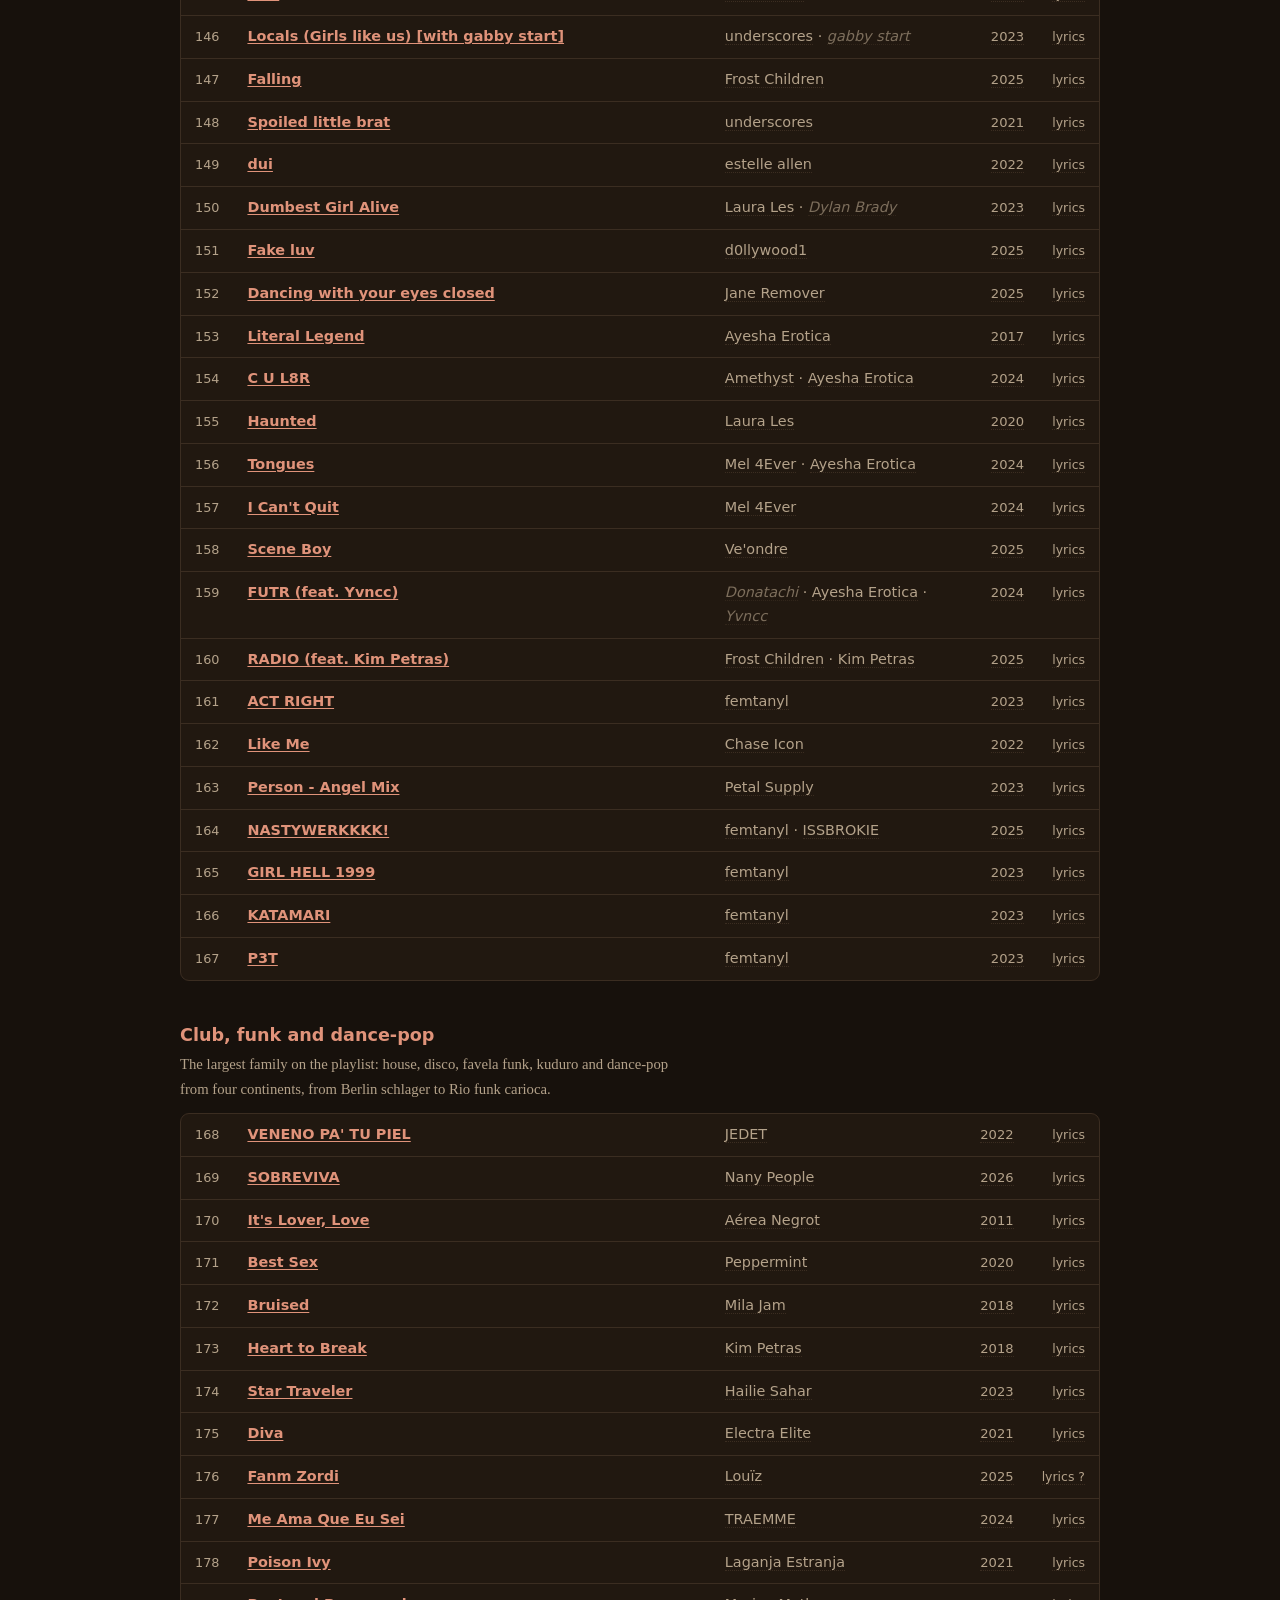
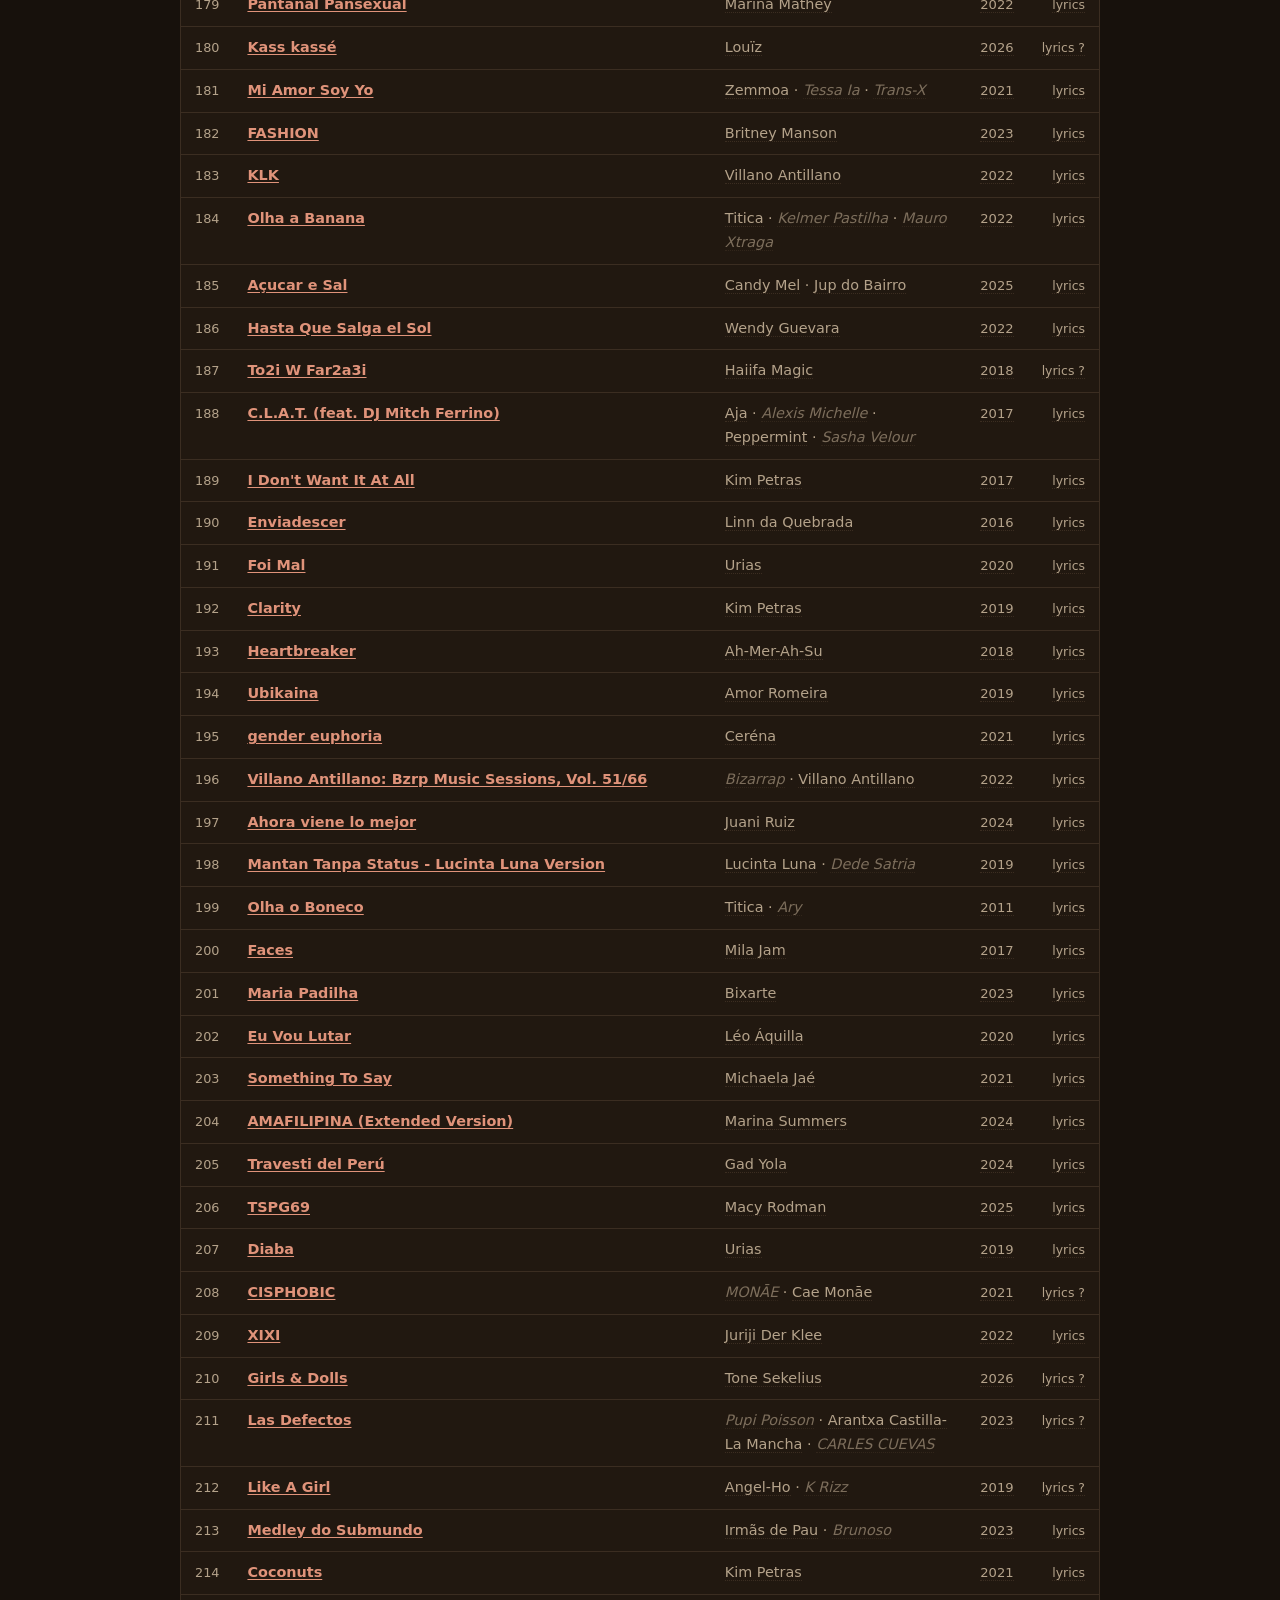
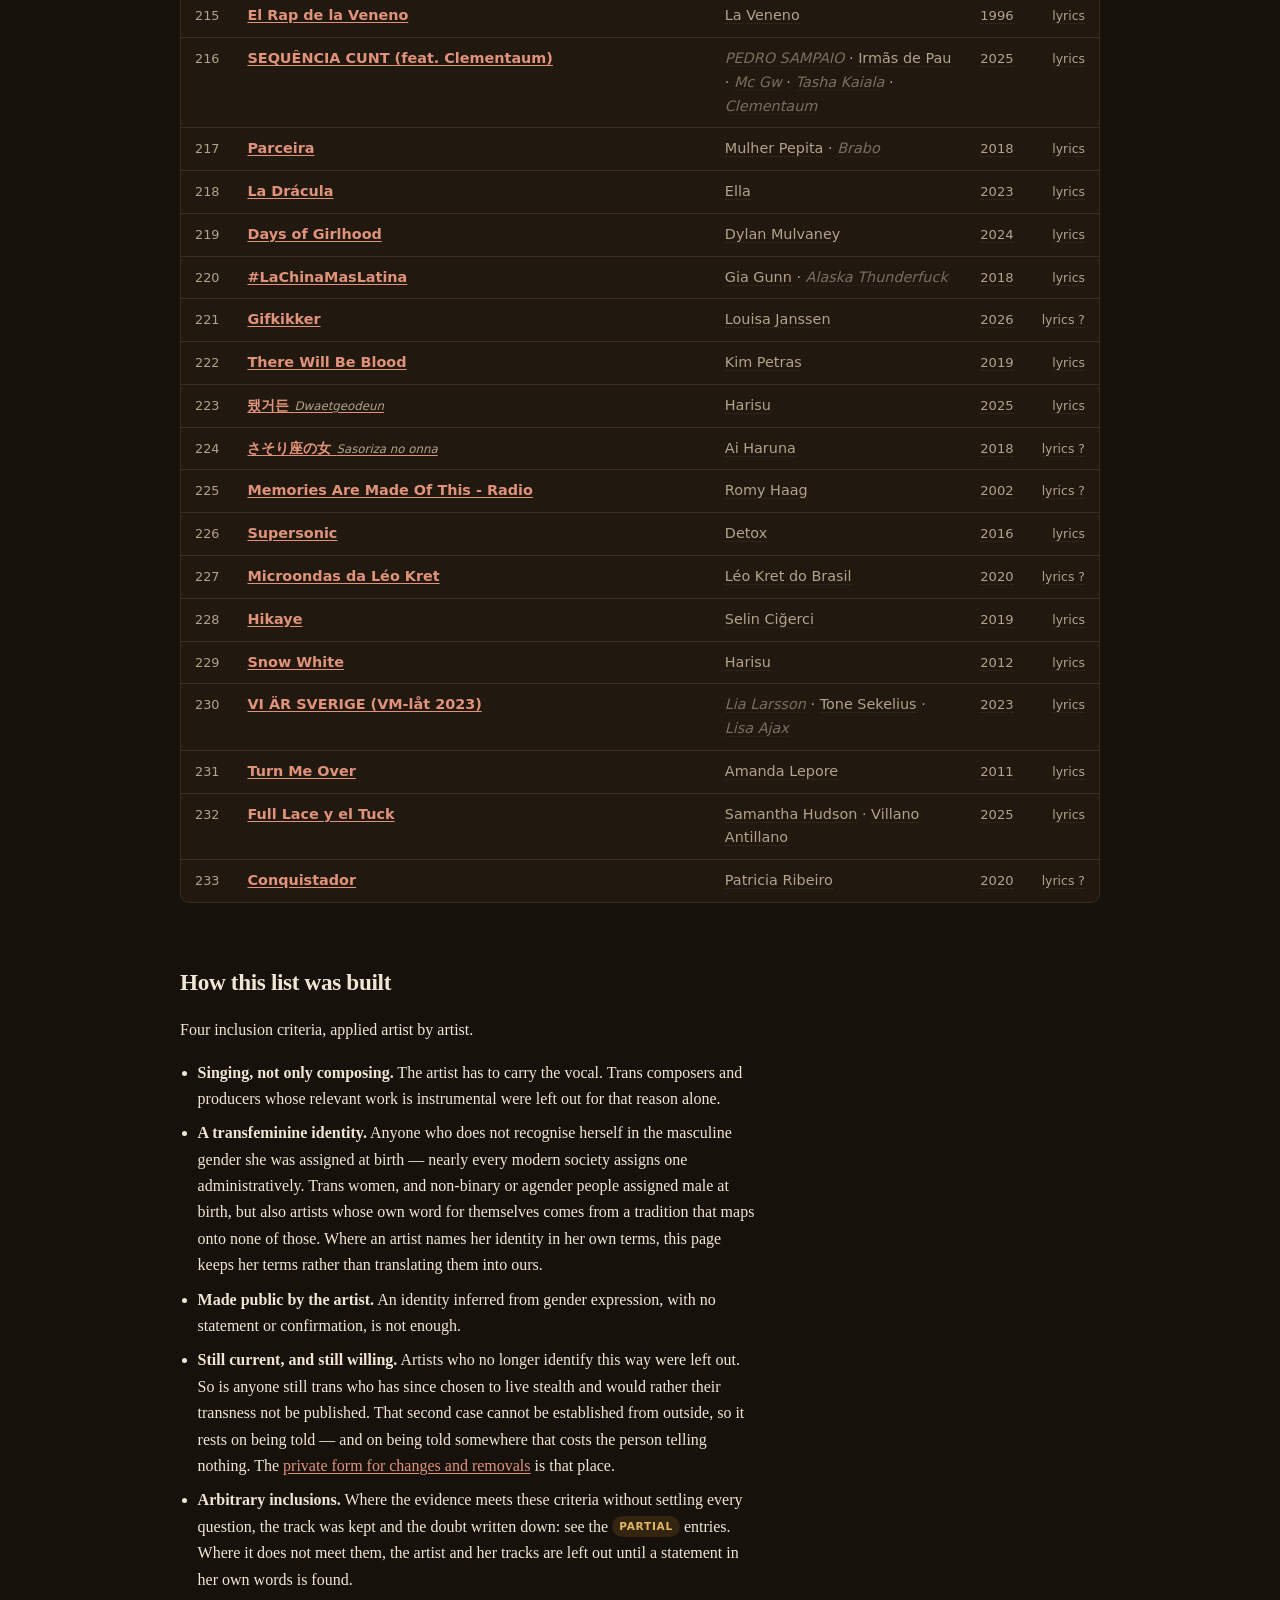
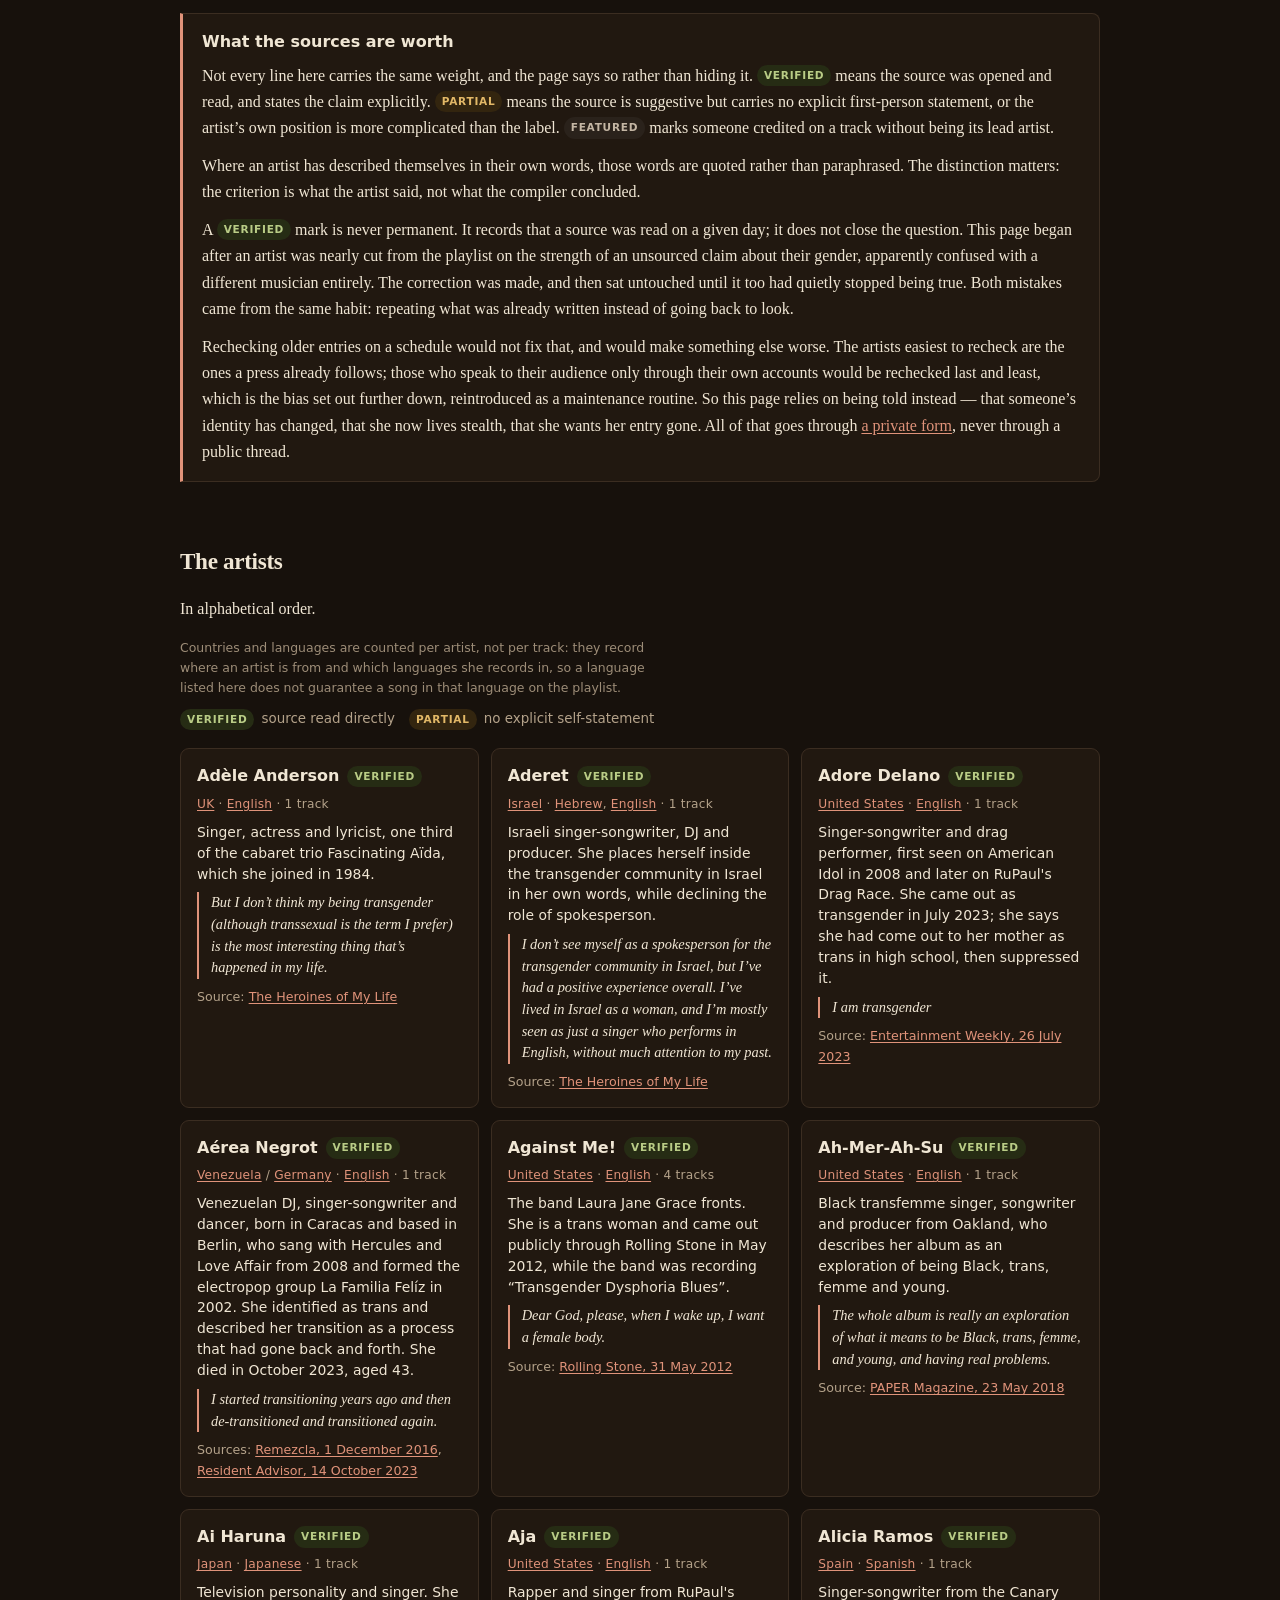
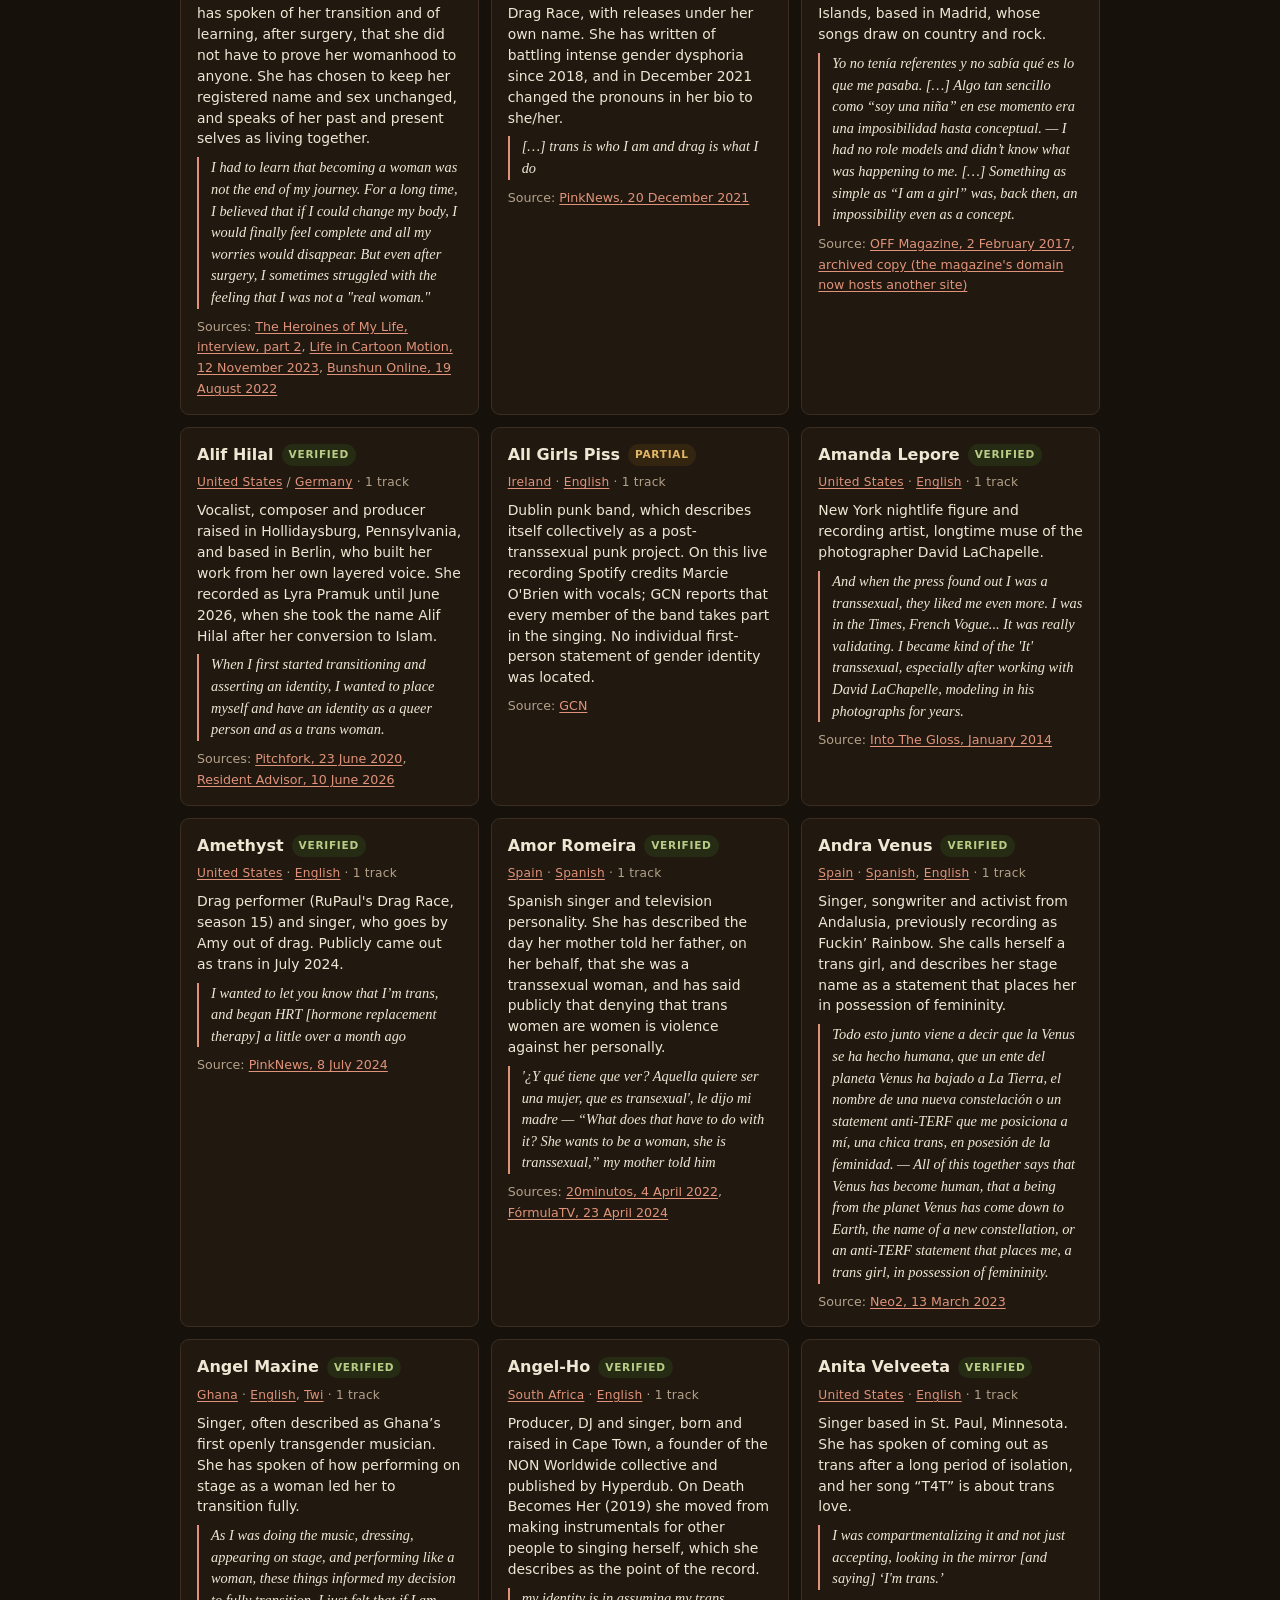
==== commit 13ee2fba: "Remove the Removals page: tab and links go to the private form; legal notice moves to the homepage C" ====
--- a/index.html
+++ b/index.html
@@ -241,7 +241,7 @@
 </head>
 <body>
 <div class="wrap">
-<nav class="pagenav" id="tc-nav"><a class="brand" href="index.html">Transfem Tracks</a><button type="button" class="menubtn" id="tc-menu" hidden aria-expanded="false" aria-controls="tc-links"><svg viewBox="0 0 20 20" width="15" height="15" aria-hidden="true"><path d="M3 5h14M3 10h14M3 15h14" stroke="currentColor" stroke-width="2" stroke-linecap="round"/></svg><span>Menu</span></button><span class="navlinks" id="tc-links"><span class="here">Sources</span><a href="countries.html">By country</a><a href="languages.html">By language</a><a href="years.html">By year</a><a href="tags.html">By tags</a><a href="sonic.html">By sonic profile</a><a href="https://tally.so/r/xVMa9o" target="_blank" rel="noopener">Suggest</a><a href="takedown.html">Removals</a></span><span class="navtools"><button type="button" class="searchbtn" id="tcs-btn" hidden aria-label="Search artists and songs" aria-expanded="false" aria-controls="tcs-panel"><svg viewBox="0 0 20 20" width="15" height="15" aria-hidden="true"><circle cx="8.5" cy="8.5" r="5.5" fill="none" stroke="currentColor" stroke-width="2"/><path d="M13 13l4.5 4.5" stroke="currentColor" stroke-width="2" stroke-linecap="round"/></svg></button><div class="searchpanel" id="tcs-panel" hidden><input type="search" id="tcs-in" placeholder="Search an artist or a song" autocomplete="off" spellcheck="false" aria-label="Search an artist or a song"><ul id="tcs-out" class="searchout"></ul></div><script>(function(){var b=document.getElementById("tcs-btn"),p=document.getElementById("tcs-panel"),i=document.getElementById("tcs-in"),o=document.getElementById("tcs-out"),D=null,L=null;b.hidden=false;function n(s){return s.normalize("NFD").replace(/[\u0300-\u036f]/g,"").toLowerCase().replace(/\u0153/g,"oe").replace(/\u00e6/g,"ae").replace(/\u00df/g,"ss").replace(/['\u2019]/g,"").replace(/[^\p{L}\p{N}]+/gu," ").trim()}function e(s){return s.replace(/[&<>"]/g,function(c){return{"&":"&amp;","<":"&lt;",">":"&gt;","\"":"&quot;"}[c]})}function ld(){if(!L)L=fetch("search-index.json").then(function(r){return r.json()}).then(function(j){j.forEach(function(x){x.k=n(x.r||x.t);x.q=" "+n(x.t+" "+(x.r||"")+" "+(x.s||""))});D=j;return j});return L}function run(){var q=n(i.value.trim());if(!q){o.innerHTML="";return}ld().then(function(d){var w=q.split(" "),r=d.filter(function(x){return w.every(function(v){return x.q.indexOf(" "+v)>=0})});r.sort(function(a,c){var sa=a.k.indexOf(q)===0?0:1,sc=c.k.indexOf(q)===0?0:1;return sa-sc||(a.c==="artist"?0:1)-(c.c==="artist"?0:1)||a.k.localeCompare(c.k)});o.innerHTML=r.length?r.slice(0,30).map(function(x){return'<li><a href="'+x.h+'"><span class="sk">'+x.c+'</span>'+e(x.t)+(x.r?' <span class="sr">'+e(x.r)+"</span>":"")+(x.s?'<span class="ss">'+e(x.s)+"</span>":"")+"</a></li>"}).join("")+(r.length>30?'<li class="more">'+(r.length-30)+" more, keep typing</li>":""):'<li class="more">Nothing found</li>'})}function sh(v){p.hidden=!v;b.setAttribute("aria-expanded",v?"true":"false");if(v){ld();i.focus()}}b.addEventListener("click",function(){sh(p.hidden)});i.addEventListener("input",run);i.addEventListener("keydown",function(k){if(k.key==="Escape"){sh(false);b.focus()}else if(k.key==="Enter"){var f=o.querySelector("a");if(f){k.preventDefault();f.click()}}});o.addEventListener("click",function(k){if(k.target.closest("a"))sh(false)})})()</script><button type="button" class="themebtn" onclick="tcToggleTheme()" aria-label="Switch between dark and light theme"><span class="to-light">Light theme</span><span class="to-dark">Dark theme</span></button></span></nav><script>(function(){var n=document.getElementById("tc-nav"),b=document.getElementById("tc-menu"),l=document.getElementById("tc-links");n.classList.add("js");b.hidden=false;function s(v){n.classList.toggle("open",v);b.setAttribute("aria-expanded",v?"true":"false")}var sb=document.getElementById("tcs-btn"),sp=document.getElementById("tcs-panel");if(sb)sb.addEventListener("click",function(){s(false)});b.addEventListener("click",function(e){e.stopPropagation();var v=!n.classList.contains("open");if(v&&sp&&!sp.hidden){sp.hidden=true;sb.setAttribute("aria-expanded","false")}s(v)});l.addEventListener("click",function(e){if(e.target.closest("a"))s(false)});document.addEventListener("click",function(e){if(!n.contains(e.target))s(false)});document.addEventListener("keydown",function(e){if(e.key==="Escape"&&n.classList.contains("open")){s(false);b.focus()}});if(location.hash){var t=0;addEventListener("touchstart",function(){t=1},{passive:true});addEventListener("wheel",function(){t=1},{passive:true});var j=function(){if(t)return;var e=document.getElementById(decodeURIComponent(location.hash.slice(1)));if(e&&e.tagName!=="DETAILS")e.scrollIntoView({behavior:"instant"})};document.addEventListener("DOMContentLoaded",j);addEventListener("load",function(){setTimeout(j,50)});[300,900].forEach(function(d){setTimeout(j,d)})}})()</script>
+<nav class="pagenav" id="tc-nav"><a class="brand" href="index.html">Transfem Tracks</a><button type="button" class="menubtn" id="tc-menu" hidden aria-expanded="false" aria-controls="tc-links"><svg viewBox="0 0 20 20" width="15" height="15" aria-hidden="true"><path d="M3 5h14M3 10h14M3 15h14" stroke="currentColor" stroke-width="2" stroke-linecap="round"/></svg><span>Menu</span></button><span class="navlinks" id="tc-links"><span class="here">Sources</span><a href="countries.html">By country</a><a href="languages.html">By language</a><a href="years.html">By year</a><a href="tags.html">By tags</a><a href="sonic.html">By sonic profile</a><a href="https://tally.so/r/xVMa9o" target="_blank" rel="noopener">Suggest</a><a href="https://tally.so/r/2EWdyg" target="_blank" rel="noopener">Removals</a></span><span class="navtools"><button type="button" class="searchbtn" id="tcs-btn" hidden aria-label="Search artists and songs" aria-expanded="false" aria-controls="tcs-panel"><svg viewBox="0 0 20 20" width="15" height="15" aria-hidden="true"><circle cx="8.5" cy="8.5" r="5.5" fill="none" stroke="currentColor" stroke-width="2"/><path d="M13 13l4.5 4.5" stroke="currentColor" stroke-width="2" stroke-linecap="round"/></svg></button><div class="searchpanel" id="tcs-panel" hidden><input type="search" id="tcs-in" placeholder="Search an artist or a song" autocomplete="off" spellcheck="false" aria-label="Search an artist or a song"><ul id="tcs-out" class="searchout"></ul></div><script>(function(){var b=document.getElementById("tcs-btn"),p=document.getElementById("tcs-panel"),i=document.getElementById("tcs-in"),o=document.getElementById("tcs-out"),D=null,L=null;b.hidden=false;function n(s){return s.normalize("NFD").replace(/[\u0300-\u036f]/g,"").toLowerCase().replace(/\u0153/g,"oe").replace(/\u00e6/g,"ae").replace(/\u00df/g,"ss").replace(/['\u2019]/g,"").replace(/[^\p{L}\p{N}]+/gu," ").trim()}function e(s){return s.replace(/[&<>"]/g,function(c){return{"&":"&amp;","<":"&lt;",">":"&gt;","\"":"&quot;"}[c]})}function ld(){if(!L)L=fetch("search-index.json").then(function(r){return r.json()}).then(function(j){j.forEach(function(x){x.k=n(x.r||x.t);x.q=" "+n(x.t+" "+(x.r||"")+" "+(x.s||""))});D=j;return j});return L}function run(){var q=n(i.value.trim());if(!q){o.innerHTML="";return}ld().then(function(d){var w=q.split(" "),r=d.filter(function(x){return w.every(function(v){return x.q.indexOf(" "+v)>=0})});r.sort(function(a,c){var sa=a.k.indexOf(q)===0?0:1,sc=c.k.indexOf(q)===0?0:1;return sa-sc||(a.c==="artist"?0:1)-(c.c==="artist"?0:1)||a.k.localeCompare(c.k)});o.innerHTML=r.length?r.slice(0,30).map(function(x){return'<li><a href="'+x.h+'"><span class="sk">'+x.c+'</span>'+e(x.t)+(x.r?' <span class="sr">'+e(x.r)+"</span>":"")+(x.s?'<span class="ss">'+e(x.s)+"</span>":"")+"</a></li>"}).join("")+(r.length>30?'<li class="more">'+(r.length-30)+" more, keep typing</li>":""):'<li class="more">Nothing found</li>'})}function sh(v){p.hidden=!v;b.setAttribute("aria-expanded",v?"true":"false");if(v){ld();i.focus()}}b.addEventListener("click",function(){sh(p.hidden)});i.addEventListener("input",run);i.addEventListener("keydown",function(k){if(k.key==="Escape"){sh(false);b.focus()}else if(k.key==="Enter"){var f=o.querySelector("a");if(f){k.preventDefault();f.click()}}});o.addEventListener("click",function(k){if(k.target.closest("a"))sh(false)})})()</script><button type="button" class="themebtn" onclick="tcToggleTheme()" aria-label="Switch between dark and light theme"><span class="to-light">Light theme</span><span class="to-dark">Dark theme</span></button></span></nav><script>(function(){var n=document.getElementById("tc-nav"),b=document.getElementById("tc-menu"),l=document.getElementById("tc-links");n.classList.add("js");b.hidden=false;function s(v){n.classList.toggle("open",v);b.setAttribute("aria-expanded",v?"true":"false")}var sb=document.getElementById("tcs-btn"),sp=document.getElementById("tcs-panel");if(sb)sb.addEventListener("click",function(){s(false)});b.addEventListener("click",function(e){e.stopPropagation();var v=!n.classList.contains("open");if(v&&sp&&!sp.hidden){sp.hidden=true;sb.setAttribute("aria-expanded","false")}s(v)});l.addEventListener("click",function(e){if(e.target.closest("a"))s(false)});document.addEventListener("click",function(e){if(!n.contains(e.target))s(false)});document.addEventListener("keydown",function(e){if(e.key==="Escape"&&n.classList.contains("open")){s(false);b.focus()}});if(location.hash){var t=0;addEventListener("touchstart",function(){t=1},{passive:true});addEventListener("wheel",function(){t=1},{passive:true});var j=function(){if(t)return;var e=document.getElementById(decodeURIComponent(location.hash.slice(1)));if(e&&e.tagName!=="DETAILS")e.scrollIntoView({behavior:"instant"})};document.addEventListener("DOMContentLoaded",j);addEventListener("load",function(){setTimeout(j,50)});[300,900].forEach(function(d){setTimeout(j,d)})}})()</script>
 <header class="withcover">
 <img class="cover" src="cover.jpg" width="150" height="150" alt="Playlist cover: a raised fist inside the circle of a male symbol whose arrow breaks apart, wrapped in thorned stems of white roses.">
 <h1>Transfem Tracks</h1>
@@ -514,7 +514,7 @@
 <li><strong>Singing, not only composing.</strong> The artist has to carry the vocal. Trans composers and producers whose relevant work is instrumental were left out for that reason alone.</li>
 <li><strong>A transfeminine identity.</strong> Anyone who does not recognise herself in the masculine gender she was assigned at birth — nearly every modern society assigns one administratively. Trans women, and non-binary or agender people assigned male at birth, but also artists whose own word for themselves comes from a tradition that maps onto none of those. Where an artist names her identity in her own terms, this page keeps her terms rather than translating them into ours.</li>
 <li><strong>Made public by the artist.</strong> An identity inferred from gender expression, with no statement or confirmation, is not enough.</li>
-<li><strong>Still current, and still willing.</strong> Artists who no longer identify this way were left out. So is anyone still trans who has since chosen to live stealth and would rather their transness not be published. That second case cannot be established from outside, so it rests on being told — and on being told somewhere that costs the person telling nothing. See <a href="takedown.html">taking an entry down</a>.</li>
+<li><strong>Still current, and still willing.</strong> Artists who no longer identify this way were left out. So is anyone still trans who has since chosen to live stealth and would rather their transness not be published. That second case cannot be established from outside, so it rests on being told — and on being told somewhere that costs the person telling nothing. The <a href="https://tally.so/r/2EWdyg" target="_blank" rel="noopener">private form for changes and removals</a> is that place.</li>
 <li><strong>Arbitrary inclusions.</strong> Where the evidence meets these criteria without settling every question, the track was kept and the doubt written down: see the <span class="st st-her">partial</span> entries. Where it does not meet them, the artist and her tracks are left out until a statement in her own words is found.</li>
 </ul>
 
@@ -523,7 +523,7 @@
 <p>Not every line here carries the same weight, and the page says so rather than hiding it. <span class="st st-ok">verified</span> means the source was opened and read, and states the claim explicitly. <span class="st st-her">partial</span> means the source is suggestive but carries no explicit first-person statement, or the artist’s own position is more complicated than the label. <span class="st st-note">featured</span> marks someone credited on a track without being its lead artist.</p>
 <p>Where an artist has described themselves in their own words, those words are quoted rather than paraphrased. The distinction matters: the criterion is what the artist said, not what the compiler concluded.</p>
 <p>A <span class="st st-ok">verified</span> mark is never permanent. It records that a source was read on a given day; it does not close the question. This page began after an artist was nearly cut from the playlist on the strength of an unsourced claim about their gender, apparently confused with a different musician entirely. The correction was made, and then sat untouched until it too had quietly stopped being true. Both mistakes came from the same habit: repeating what was already written instead of going back to look.</p>
-<p>Rechecking older entries on a schedule would not fix that, and would make something else worse. The artists easiest to recheck are the ones a press already follows; those who speak to their audience only through their own accounts would be rechecked last and least, which is the bias set out further down, reintroduced as a maintenance routine. So this page relies on being told instead — that someone’s identity has changed, that she now lives stealth, that she wants her entry gone. All of that goes through <a href="takedown.html">a private channel, on its own page</a>, never through a public thread.</p>
+<p>Rechecking older entries on a schedule would not fix that, and would make something else worse. The artists easiest to recheck are the ones a press already follows; those who speak to their audience only through their own accounts would be rechecked last and least, which is the bias set out further down, reintroduced as a maintenance routine. So this page relies on being told instead — that someone’s identity has changed, that she now lives stealth, that she wants her entry gone. All of that goes through <a href="https://tally.so/r/2EWdyg" target="_blank" rel="noopener">a private form</a>, never through a public thread.</p>
 </div>
 
 <h2>The artists</h2>
@@ -558,7 +558,7 @@
 <article class="card" id="a-arantxa-castilla-la-mancha"><h4>Arantxa Castilla-La Mancha<span class="st st-ok">verified</span></h4><p class="meta"><a href="countries.html#c-ES">Spain</a> &middot; <a href="languages.html#l-a-spanish">Spanish</a> &middot; 1 track</p><p class="desc">Drag performer and singer from Extremadura. She introduced herself as non-binary on the first season of Drag Race España, and in December 2022 said on her social media and her podcast that she is a trans woman, adding that she does not want this to be used as an argument against non-binary identities.</p><blockquote>Soy una chica y mi pronombre es ella. — I am a girl and my pronoun is she.</blockquote><p class="src">Source: <a href="https://www.elespanol.com/corazon/bluper/20221222/arantxa-castilla-la-mancha-drag-race-espana-abiertamente/727927241_0.html" target="_blank" rel="noopener">El Español, 22 December 2022</a></p></article>
 <article class="card" id="a-arca"><h4>Arca<span class="st st-ok">verified</span></h4><p class="meta"><a href="countries.html#c-VE">Venezuela</a> &middot; <a href="languages.html#l-a-spanish">Spanish</a>, <a href="languages.html#l-a-english">English</a> &middot; 5 tracks</p><p class="desc">Venezuelan producer and singer. She identifies as a trans woman and sees her gender identity as non-binary, and has gradually shifted to she/her pronouns.</p><blockquote>I identify as a transwoman, and I see my gender identity as nonbinary.</blockquote><p class="src">Source: <a href="https://www.papermag.com/arca-transformation" target="_blank" rel="noopener">PAPER Magazine, 7 April 2020</a></p></article>
 <article class="card" id="a-assucena"><h4>Assucena<span class="st st-ok">verified</span></h4><p class="meta"><a href="countries.html#c-BR">Brazil</a> &middot; <a href="languages.html#l-a-portuguese">Portuguese</a> &middot; 1 track</p><p class="desc">Singer and actress from Bahia. Her first solo album, Lusco-Fusco, came out in October 2023; she says it was by listening to Gal Costa that she came to understand herself as trans.</p><blockquote>Foi por meio dela que eu me tornei uma mulher trans. Foi ela que me deu coragem para ser quem eu sou — It was through music that I became a trans woman. It was music that gave me the courage to be who I am</blockquote><p class="src">Source: <a href="https://www.em.com.br/app/noticia/diversidade/2023/10/05/noticia-diversidade,1571972/pessoas-trans-ainda-estao-na-fase-do-grito-diz-assucena-ao-lancar-disco.shtml" target="_blank" rel="noopener">Estado de Minas / Folhapress, 5 October 2023</a></p></article>
-<article class="card" id="a-ataru-nakamura"><h4>Ataru Nakamura<span class="st st-ok">verified</span></h4><p class="meta"><a href="countries.html#c-JP">Japan</a> &middot; <a href="languages.html#l-a-japanese">Japanese</a> &middot; 1 track</p><p class="desc">Singer-songwriter from Tokyo, working in both rock and enka. She has said that the public disclosure of her gender history, at her debut in 2006, was pressed on her by the people promoting her rather than chosen, and that she now looks back on the attention it brought with gratitude as well as pain.</p><blockquote>注目していただけたのは、今となっては本当にありがたいこと。でも当時は『苦しい』という気持ちの方が大きくて。 — The attention I received, I am truly grateful for it now. But at the time, the feeling of pain was greater.</blockquote><p class="src">Sources: <a href="https://encount.press/archives/1002517" target="_blank" rel="noopener">ENCOUNT, 18 June 2026</a>, <a href="https://gendai.media/articles/-/84549" target="_blank" rel="noopener">FRaU, 28 June 2021</a></p><p class="src">To ask for this entry to be taken down, use the <a href="takedown.html">private channel</a>: a request from her, or from someone writing for her, is enough.</p></article>
+<article class="card" id="a-ataru-nakamura"><h4>Ataru Nakamura<span class="st st-ok">verified</span></h4><p class="meta"><a href="countries.html#c-JP">Japan</a> &middot; <a href="languages.html#l-a-japanese">Japanese</a> &middot; 1 track</p><p class="desc">Singer-songwriter from Tokyo, working in both rock and enka. She has said that the public disclosure of her gender history, at her debut in 2006, was pressed on her by the people promoting her rather than chosen, and that she now looks back on the attention it brought with gratitude as well as pain.</p><blockquote>注目していただけたのは、今となっては本当にありがたいこと。でも当時は『苦しい』という気持ちの方が大きくて。 — The attention I received, I am truly grateful for it now. But at the time, the feeling of pain was greater.</blockquote><p class="src">Sources: <a href="https://encount.press/archives/1002517" target="_blank" rel="noopener">ENCOUNT, 18 June 2026</a>, <a href="https://gendai.media/articles/-/84549" target="_blank" rel="noopener">FRaU, 28 June 2021</a></p><p class="src">To ask for this entry to be taken down, use the <a href="https://tally.so/r/2EWdyg" target="_blank" rel="noopener">private form</a>: a request from her, or from someone writing for her, is enough.</p></article>
 <article class="card" id="a-ayesha-erotica"><h4>Ayesha Erotica<span class="st st-her">partial</span></h4><p class="meta"><a href="countries.html#c-US">United States</a> &middot; <a href="languages.html#l-a-english">English</a> &middot; 4 tracks</p><p class="desc">American singer, songwriter and producer of club pop and hyperpop, also credited with Amethyst, Mel 4Ever and Donatachi. In a post on X she refers to her own dead name, which speaks of a transition; no statement naming her gender identity in her own words was found and read, hence partial.</p><blockquote>My man knows my dead name, my mom, my dad, this shit don&#x27;t scare me sorry.</blockquote><p class="src">Source: <a href="https://x.com/AyeshaOnline69/status/1756717588636459453" target="_blank" rel="noopener">X (@AyeshaOnline69), 11 February 2024</a></p></article>
 <article class="card" id="a-ayta-sozeri"><h4>Ayta Sözeri<span class="st st-ok">verified</span></h4><p class="meta"><a href="countries.html#c-TR">Türkiye</a> &middot; <a href="languages.html#l-a-turkish">Turkish</a> &middot; 1 track</p><p class="desc">Turkish actress who also performs as a singer. In the interview she says she spent years playing male roles before transitioning, and describes herself as having been trapped in her body.</p><blockquote>Bedenimin içinde kendim değildim ki, ailemin yanında kendim olayım. — I wasn&#x27;t even myself inside my own body, so how could I have been myself around my family.</blockquote><p class="src">Source: <a href="https://www.milliyet.com.tr/yazarlar/metin-uyar/bedenime-hapsolmustum-1689922" target="_blank" rel="noopener">Milliyet (Metin Uyar), 5 April 2013</a></p></article>
 <article class="card" id="a-baby-dee"><h4>Baby Dee<span class="st st-ok">verified</span></h4><p class="meta"><a href="countries.html#c-US">United States</a> &middot; <a href="languages.html#l-a-english">English</a> &middot; 1 track</p><p class="desc">Singer, harpist and pianist from suburban Cleveland, who studied church music and the organ and worked in Coney Island sideshows. In the interview cited she describes herself with a reclaimed slur.</p><blockquote>To keep a job like that and be tranny is like, that&#x27;s a bit of a stretch.</blockquote><p class="src">Source: <a href="https://www.npr.org/transcripts/17940655" target="_blank" rel="noopener">NPR, Day to Day, 22 January 2008</a></p></article>
@@ -773,12 +773,21 @@
 <p>There is a bias built into the third criterion, and it is better named than hidden. Requiring a public statement means requiring that someone was interviewed, recorded and published — which happens to artists a press has already decided are worth covering. An artist with no interviews, no profile and no biography cannot meet the criterion however out she is among the people who know her. So this page over-represents the already visible and under-represents the precarious, the very young, and anyone working outside the reach of a music press. Several artists were left off these pages for that reason alone, and their absence says nothing about them.</p>
 
 <p>Several language areas are still missing: nothing in Persian, Hindi, or the languages of East Africa, and one song each in most of what is here. That is not an absence of artists. It is an absence of usable public sources. In a number of those contexts, declaring yourself publicly carries real risk, and the shape of this page reflects that before it reflects anything about the music. The gaps do close: German, Indonesian and Urdu were each named here as missing until an artist turned up who had said something about herself in public, in her own words, and could be read.</p>
-<p>Know an artist who should be here? <a href="https://tally.so/r/xVMa9o" target="_blank" rel="noopener">Suggest her</a> through the form. Found an error in a date or a source? <a href="https://github.com/clairevdd/transfem-tracks/issues" target="_blank" rel="noopener">Open an issue</a>: that thread is public, which is fine for a date or a citation. Anything touching a particular person’s identity, taking an entry down first among them, goes through <a href="takedown.html">a channel of its own</a> instead.</p>
+<p>Know an artist who should be here? <a href="https://tally.so/r/xVMa9o" target="_blank" rel="noopener">Suggest her</a> through the form. Found an error in a date or a source? <a href="https://github.com/clairevdd/transfem-tracks/issues" target="_blank" rel="noopener">Open an issue</a>: that thread is public, which is fine for a date or a citation. Anything touching a particular person’s identity, taking an entry down first among them, goes through <a href="https://tally.so/r/2EWdyg" target="_blank" rel="noopener">a channel of its own</a> instead.</p>
+
+
+<h2 id="legal">Legal notice and privacy</h2>
+<div class="note">
+<p><strong>Publisher and host.</strong> This site is published on a personal, non-commercial basis by the person who compiled the playlist. As French law allows for non-professional publishers (LCEN, article 1-1, II), her identity has been given to the host rather than shown here. The site is hosted on GitHub Pages by GitHub, Inc., 88 Colin P Kelly Jr St, San Francisco, CA 94107, United States.</p>
+<p><strong>About the artists.</strong> These pages publish information about real people: the name each artist records under, the gender identity she has stated in public, and where she said it. Only what an artist has made public herself is used here (GDPR, article 9(2)(e)), and only to document the playlist. The publisher is responsible for this use. Anyone concerned can have an entry changed or removed through the <a href="https://tally.so/r/2EWdyg" target="_blank" rel="noopener">private form for changes and removals</a>, which is also the way to exercise any other right under the GDPR. You can also lodge a complaint with the French data protection authority, the <a href="https://www.cnil.fr/fr/plaintes" target="_blank" rel="noopener">CNIL</a>.</p>
+<p><strong>About visitors.</strong> No cookies, no analytics, no tracking. Your choice of light or dark theme is stored in your own browser and never leaves it. As host, GitHub receives the technical data of any web request, such as your IP address (<a href="https://docs.github.com/en/site-policy/privacy-policies/github-general-privacy-statement" target="_blank" rel="noopener">GitHub's privacy statement</a>). The sonic profile page loads its 3D library from the jsDelivr network, which receives your IP address in the same way (<a href="https://www.jsdelivr.com/terms" target="_blank" rel="noopener">jsDelivr's terms</a>). The two forms, for changes and removals and for suggesting an artist, are hosted by Tally, which receives the technical data of anyone who opens them, such as the IP address, as well as what is sent through them (<a href="https://tally.so/help/privacy-policy" target="_blank" rel="noopener">Tally's privacy notice</a>). What you send is read only to handle your request, and deleted once it has been dealt with.</p>
+</div>
+
 
 <footer>
 <p>Companion page to the Spotify playlist <a href="https://open.spotify.com/playlist/4rK80rB8ycyAUdIKX6FOIk" target="_blank" rel="noopener"><strong>Transfem Tracks</strong></a>. The identities described here are the ones the artists have made public themselves; every link goes to the source for the claim beside it.</p>
 <p class="colophon">Compiled <time datetime="2026-08">August 2026</time>. The playlist is by <a href="https://github.com/clairevdd" target="_blank" rel="noopener">Claire</a>, who set the criteria and made every call about what stays and what goes. The source research behind this page, the verification of each artist’s public statement, and the page itself were done by Claude, Anthropic’s AI assistant, working from those criteria. Where a claim could not be verified, that is written down rather than smoothed over.</p>
-<p class="colophon"><a href="takedown.html#legal">Legal notice and privacy</a></p>
+<p class="colophon"><a href="#legal">Legal notice and privacy</a></p>
 </footer>
 
 </div>
